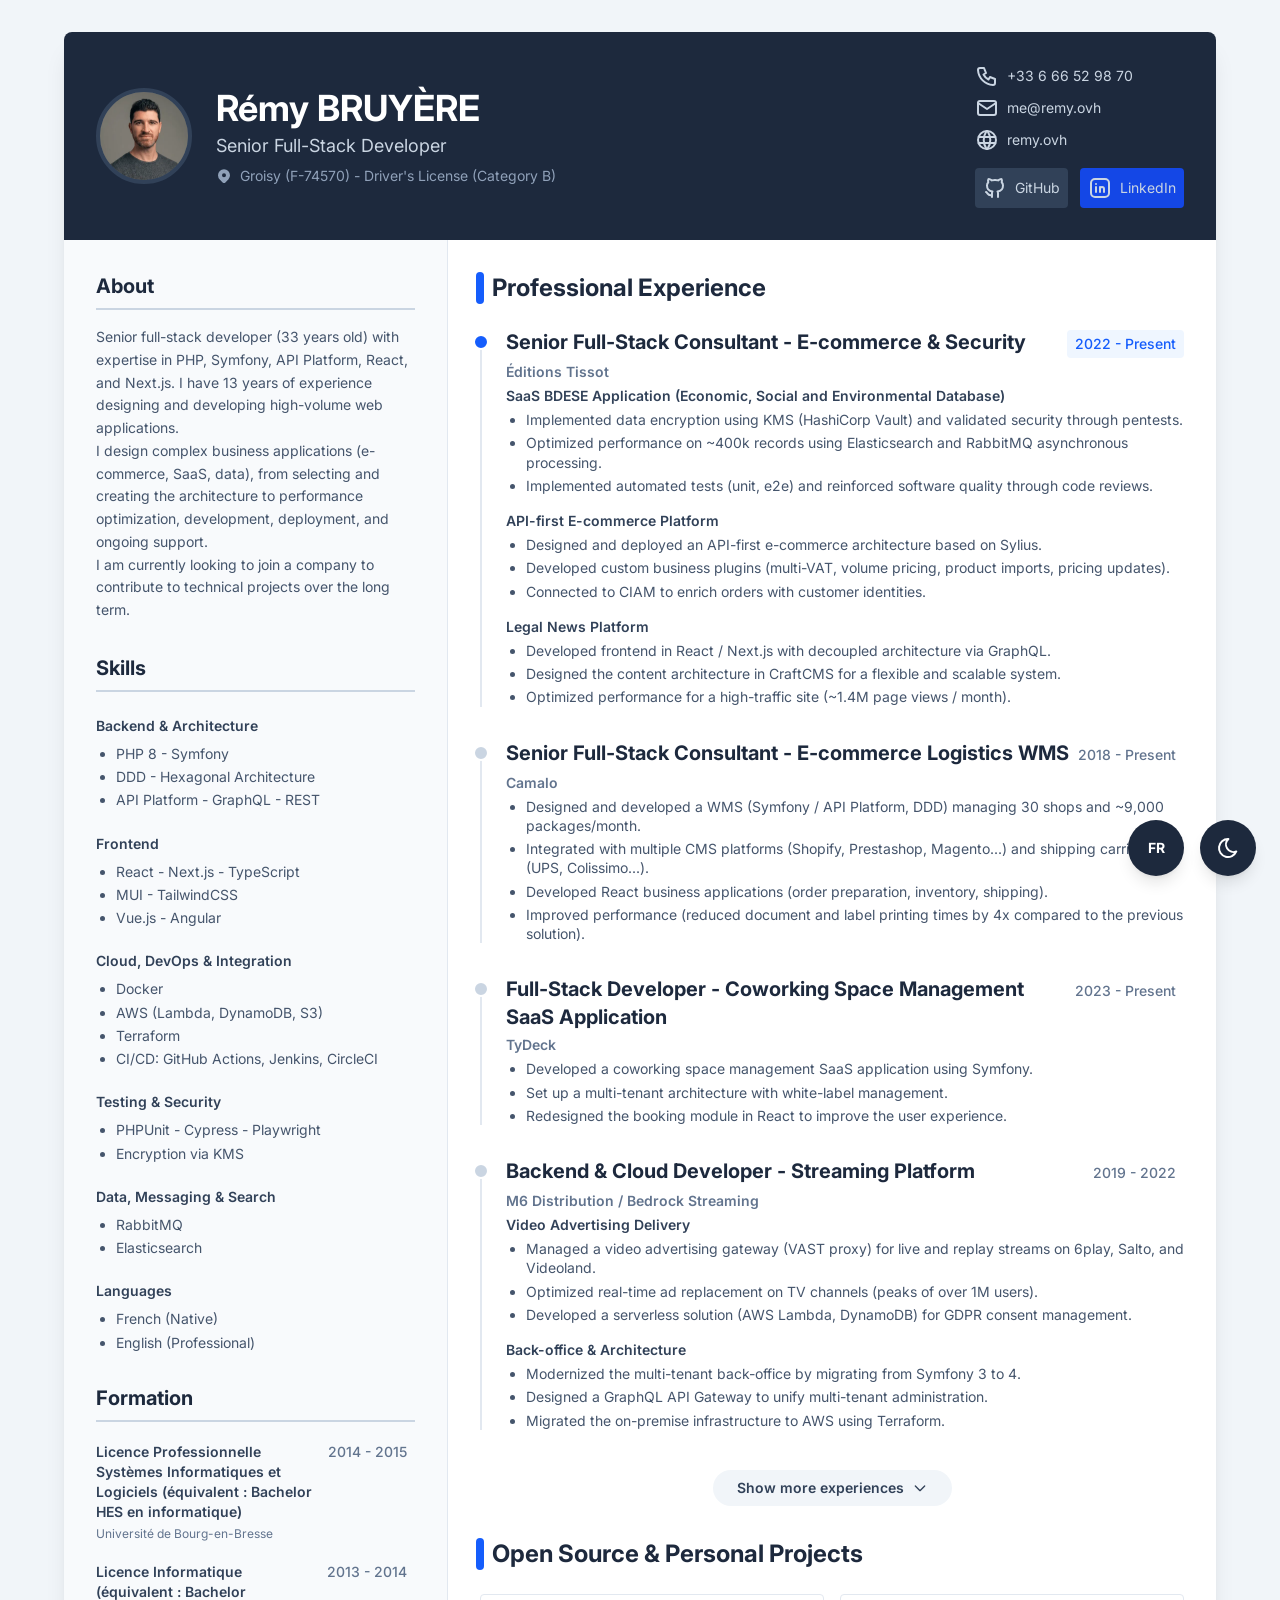
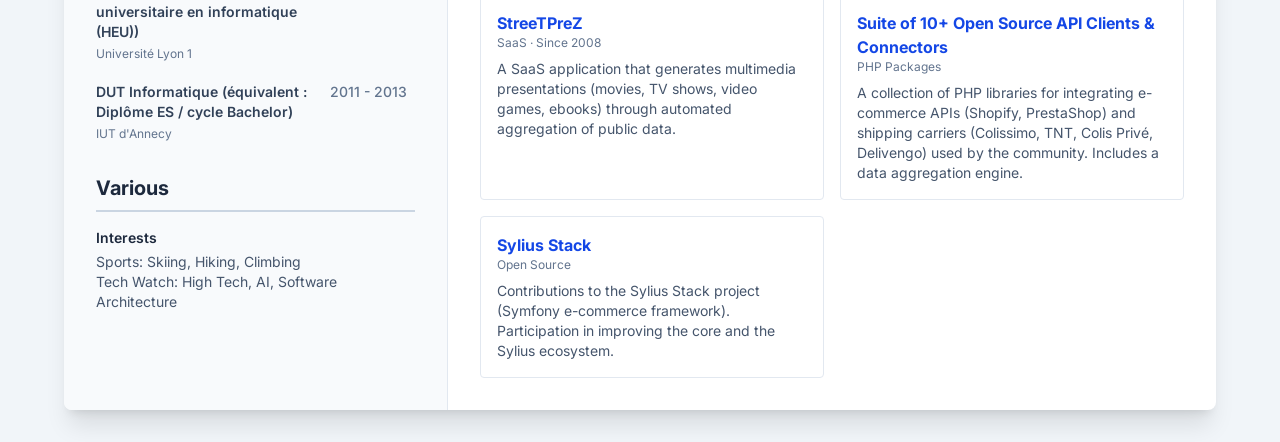
==== en/index.html @ 07b418db "Deploy from resume-astro-gh-page (Astro): 3948b68c5cbbfae77a20897827332fb862e461aa rem42/resume-astr" ====
<!DOCTYPE html><html lang="en"> <head><script>
			// Dark mode detection - runs before render to prevent flash
			(function () {
				const savedTheme = localStorage.getItem('theme');
				const prefersDark = window.matchMedia('(prefers-color-scheme: dark)').matches;

				if (savedTheme === 'dark' || (!savedTheme && prefersDark)) {
					document.documentElement.classList.add('dark');
				}
			})();
		</script><meta charset="UTF-8"><meta name="viewport" content="width=device-width, initial-scale=1.0"><title>Rémy BRUYÈRE - Resume - Senior Full-Stack Developer</title><meta name="description" content="Freelance Senior Developer and Consultant. Expert in PHP, Symfony, React, and PrestaShop. 10+ years of experience in E-commerce and complex Web Architecture. Available in French-speaking Switzerland (Border region), Annecy area, and Remote."><link href="https://fonts.googleapis.com/css2?family=Inter:wght@300;400;600;700&display=swap" rel="stylesheet"><link rel="icon" type="image/png" href="/favicon-96x96.png" sizes="96x96"><link rel="icon" type="image/svg+xml" href="/favicon.svg"><link rel="shortcut icon" href="/favicon.ico"><link rel="apple-touch-icon" sizes="180x180" href="/apple-touch-icon.png"><meta name="apple-mobile-web-app-title" content="Rémy BRUYERE"><link rel="manifest" href="/site.webmanifest"><meta name="generator" content="Astro v6.4.6"><link rel="stylesheet" href="/_astro/LanguageToggle.v1h4x8Sd.css"><script type="module" src="/_astro/page.vzY--OHv.js"></script></head> <body class="bg-slate-100 dark:bg-slate-900 text-slate-800 dark:text-slate-200 py-8 px-4 print:p-0 print:bg-white transition-colors duration-300"> <div class="max-w-6xl mx-auto bg-white dark:bg-slate-800 shadow-xl rounded-lg overflow-hidden print:shadow-none print:w-[210mm] print:min-h-[297mm] transition-colors duration-300">  <header class="bg-slate-800 text-white p-8 md:flex md:justify-between md:items-center print:bg-white print:text-slate-800 print:px-4 print:pb-4 print:pt-0 print:flex print:flex-row print:justify-between print:items-center print:mb-2"> <div class="flex items-center gap-6"> <div class="h-24 w-24 rounded-full bg-slate-600 flex items-center justify-center text-3xl font-bold border-4 border-slate-700 shrink-0 overflow-hidden"> <img src="/_astro/Remy_BRUYERE_small.B9lpAZHT_1zaGDk.webp" alt="Profile picture of Rémy BRUYÈRE" loading="eager" decoding="async" width="352" height="471" class="w-full h-full object-cover object-top"> </div> <div> <h1 class="text-3xl md:text-4xl font-bold print:text-2xl">Rémy BRUYÈRE</h1> <p class="text-lg text-slate-300 print:text-slate-800 mt-1 print:text-base">Senior Full-Stack Developer</p>  <p class="text-sm text-slate-400 mt-2 flex flex-wrap gap-2 leading-4"> <svg xmlns="http://www.w3.org/2000/svg" width="16" height="16" viewBox="0 0 24 24" fill="currentColor" class="icon icon-tabler icons-tabler-filled icon-tabler-map-pin"> <path stroke="none" d="M0 0h24v24H0z" fill="none"></path> <path d="M18.364 4.636a9 9 0 0 1 .203 12.519l-.203 .21l-4.243 4.242a3 3 0 0 1 -4.097 .135l-.144 -.135l-4.244 -4.243a9 9 0 0 1 12.728 -12.728zm-6.364 3.364a3 3 0 1 0 0 6a3 3 0 0 0 0 -6"></path> </svg> <span>Groisy (F-74570) - Driver&#39;s License (Category B)</span> </p> </div> </div> <div class="mt-6 md:mt-0 flex flex-col gap-2 text-sm text-slate-300 print:text-slate-800 print:mt-0"> <a href="tel:+33666529870" class="hover:text-white transition flex items-center gap-2"> <span> <svg xmlns="http://www.w3.org/2000/svg" width="24" height="24" viewBox="0 0 24 24" fill="none" stroke="currentColor" stroke-width="2" stroke-linecap="round" stroke-linejoin="round" class="icon icon-tabler icons-tabler-outline icon-tabler-phone"> <path stroke="none" d="M0 0h24v24H0z" fill="none"></path> <path d="M5 4h4l2 5l-2.5 1.5a11 11 0 0 0 5 5l1.5 -2.5l5 2v4a2 2 0 0 1 -2 2a16 16 0 0 1 -15 -15a2 2 0 0 1 2 -2"></path> </svg>   </span> +33 6 66 52 98 70 </a><a href="mailto:me@remy.ovh" class="hover:text-white transition flex items-center gap-2"> <span>  <svg xmlns="http://www.w3.org/2000/svg" width="24" height="24" viewBox="0 0 24 24" fill="none" stroke="currentColor" stroke-width="2" stroke-linecap="round" stroke-linejoin="round" class="icon icon-tabler icons-tabler-outline icon-tabler-mail"> <path stroke="none" d="M0 0h24v24H0z" fill="none"></path> <path d="M3 7a2 2 0 0 1 2 -2h14a2 2 0 0 1 2 2v10a2 2 0 0 1 -2 2h-14a2 2 0 0 1 -2 -2v-10"></path> <path d="M3 7l9 6l9 -6"></path> </svg>  </span> me@remy.ovh </a><a href="//remy.ovh" class="hover:text-white transition flex items-center gap-2" target="_blank" rel="noopener noreferrer"> <span>   <svg xmlns="http://www.w3.org/2000/svg" width="24" height="24" viewBox="0 0 24 24" fill="none" stroke="currentColor" stroke-width="2" stroke-linecap="round" stroke-linejoin="round" class="icon icon-tabler icons-tabler-outline icon-tabler-world"> <path stroke="none" d="M0 0h24v24H0z" fill="none"></path> <path d="M3 12a9 9 0 1 0 18 0a9 9 0 0 0 -18 0"></path> <path d="M3.6 9h16.8"></path> <path d="M3.6 15h16.8"></path> <path d="M11.5 3a17 17 0 0 0 0 18"></path> <path d="M12.5 3a17 17 0 0 1 0 18"></path> </svg> </span> remy.ovh </a> <div class="flex gap-3 mt-2 print:hidden"> <a href="https://github.com/rem42" target="_blank" rel="noopener noreferrer" class="bg-slate-700 hover:bg-slate-600 p-2 rounded transition flex items-center gap-2" title="rem42"> <svg xmlns="http://www.w3.org/2000/svg" width="24" height="24" viewBox="0 0 24 24" fill="none" stroke="currentColor" stroke-width="2" stroke-linecap="round" stroke-linejoin="round" class="icon icon-tabler icons-tabler-outline icon-tabler-brand-github"> <path stroke="none" d="M0 0h24v24H0z" fill="none"></path> <path d="M9 19c-4.3 1.4 -4.3 -2.5 -6 -3m12 5v-3.5c0 -1 .1 -1.4 -.5 -2c2.8 -.3 5.5 -1.4 5.5 -6a4.6 4.6 0 0 0 -1.3 -3.2a4.2 4.2 0 0 0 -.1 -3.2s-1.1 -.3 -3.5 1.3a12.3 12.3 0 0 0 -6.2 0c-2.4 -1.6 -3.5 -1.3 -3.5 -1.3a4.2 4.2 0 0 0 -.1 3.2a4.6 4.6 0 0 0 -1.3 3.2c0 4.6 2.7 5.7 5.5 6c-.6 .6 -.6 1.2 -.5 2v3.5"></path> </svg> GitHub </a><a href="https://linkedin.com/in/remy-bruyere" target="_blank" rel="noopener noreferrer" class="bg-blue-700 hover:bg-blue-600 p-2 rounded transition flex items-center gap-2" title="remy-bruyere"> <svg xmlns="http://www.w3.org/2000/svg" width="24" height="24" viewBox="0 0 24 24" fill="none" stroke="currentColor" stroke-width="2" stroke-linecap="round" stroke-linejoin="round" class="icon icon-tabler icons-tabler-outline icon-tabler-brand-linkedin"> <path stroke="none" d="M0 0h24v24H0z" fill="none"></path> <path d="M8 11v5"></path> <path d="M8 8v.01"></path> <path d="M12 16v-5"></path> <path d="M16 16v-3a2 2 0 1 0 -4 0"></path> <path d="M3 7a4 4 0 0 1 4 -4h10a4 4 0 0 1 4 4v10a4 4 0 0 1 -4 4h-10a4 4 0 0 1 -4 -4l0 -10"></path> </svg> LinkedIn </a> </div> </div> </header> <div class="grid grid-cols-1 md:grid-cols-3 print:block"> <aside class="bg-slate-50 dark:bg-slate-700 p-8 border-r border-slate-200 dark:border-slate-600 md:col-span-1 print:w-full print:border-r-0 print:mb-4 print:bg-white print:p-0 transition-colors duration-300"> <section class="mb-8 print:mb-0"> <h2 class="text-xl font-bold text-slate-800 dark:text-slate-100 border-b-2 border-slate-300 dark:border-slate-500 pb-2 mb-4 print:pb-0 print:mb-2"> About </h2> <p class="text-sm text-slate-600 dark:text-slate-300 leading-relaxed">Senior full-stack developer (33 years old) with expertise in PHP, Symfony, API Platform, React, and Next.js. I have 13 years of experience designing and developing high-volume web applications.<br/>I design complex business applications (e-commerce, SaaS, data), from selecting and creating the architecture to performance optimization, development, deployment, and ongoing support.<br/>I am currently looking to join a company to contribute to technical projects over the long term.</p> </section> <section class="mb-8 print:mb-4 print:hidden"> <h2 class="text-xl font-bold text-slate-800 dark:text-slate-100 border-b-2 border-slate-300 dark:border-slate-500 pb-2 mb-6 print:pb-0 print:mb-4 print:mt-8"> Skills </h2> <div class="space-y-6 print:flex print:flex-col print:gap-4 print:space-y-0"> <div> <h3 class="font-semibold text-slate-700 dark:text-slate-200 mb-2 text-sm "> Backend &amp; Architecture </h3> <ul class="list-disc list-outside pl-5 space-y-1 text-sm text-slate-600 dark:text-slate-300"> <li class="leading-snug text-slate-600 dark:text-slate-300 text-sm">PHP 8 - Symfony</li><li class="leading-snug text-slate-600 dark:text-slate-300 text-sm">DDD - Hexagonal Architecture</li><li class="leading-snug text-slate-600 dark:text-slate-300 text-sm">API Platform - GraphQL - REST</li> </ul> </div><div> <h3 class="font-semibold text-slate-700 dark:text-slate-200 mb-2 text-sm mt-6 print:mt-0"> Frontend </h3> <ul class="list-disc list-outside pl-5 space-y-1 text-sm text-slate-600 dark:text-slate-300"> <li class="leading-snug text-slate-600 dark:text-slate-300 text-sm">React - Next.js - TypeScript</li><li class="leading-snug text-slate-600 dark:text-slate-300 text-sm">MUI - TailwindCSS</li><li class="leading-snug text-slate-600 dark:text-slate-300 text-sm">Vue.js - Angular</li> </ul> </div><div> <h3 class="font-semibold text-slate-700 dark:text-slate-200 mb-2 text-sm mt-6 print:mt-0"> Cloud, DevOps &amp; Integration </h3> <ul class="list-disc list-outside pl-5 space-y-1 text-sm text-slate-600 dark:text-slate-300"> <li class="leading-snug text-slate-600 dark:text-slate-300 text-sm">Docker</li><li class="leading-snug text-slate-600 dark:text-slate-300 text-sm">AWS (Lambda, DynamoDB, S3)</li><li class="leading-snug text-slate-600 dark:text-slate-300 text-sm">Terraform</li><li class="leading-snug text-slate-600 dark:text-slate-300 text-sm">CI/CD: GitHub Actions, Jenkins, CircleCI</li> </ul> </div><div> <h3 class="font-semibold text-slate-700 dark:text-slate-200 mb-2 text-sm mt-6 print:mt-0"> Testing &amp; Security </h3> <ul class="list-disc list-outside pl-5 space-y-1 text-sm text-slate-600 dark:text-slate-300"> <li class="leading-snug text-slate-600 dark:text-slate-300 text-sm">PHPUnit - Cypress - Playwright</li><li class="leading-snug text-slate-600 dark:text-slate-300 text-sm">Encryption via KMS</li> </ul> </div><div> <h3 class="font-semibold text-slate-700 dark:text-slate-200 mb-2 text-sm mt-6 print:mt-0"> Data, Messaging &amp; Search </h3> <ul class="list-disc list-outside pl-5 space-y-1 text-sm text-slate-600 dark:text-slate-300"> <li class="leading-snug text-slate-600 dark:text-slate-300 text-sm">RabbitMQ</li><li class="leading-snug text-slate-600 dark:text-slate-300 text-sm">Elasticsearch</li> </ul> </div><div> <h3 class="font-semibold text-slate-700 dark:text-slate-200 mb-2 text-sm mt-6 print:mt-0"> Languages </h3> <ul class="list-disc list-outside pl-5 space-y-1 text-sm text-slate-600 dark:text-slate-300"> <li class="leading-snug text-slate-600 dark:text-slate-300 text-sm">French (Native)</li><li class="leading-snug text-slate-600 dark:text-slate-300 text-sm">English (Professional)</li> </ul> </div> </div> </section> <section class="mb-8 print:mb-4 print:hidden"> <h2 class="text-xl font-bold text-slate-800 dark:text-slate-100 border-b-2 border-slate-300 dark:border-slate-500 pb-2 mb-4 print:pb-0 print:mb-4"> Formation </h2> <div class="space-y-4"> <div> <div class="flex flex-col sm:flex-row sm:justify-between sm:items-baseline mb-1"> <h3 class="font-semibold text-sm text-slate-700 dark:text-slate-100">Licence Professionnelle Systèmes Informatiques et Logiciels (équivalent : Bachelor HES en informatique)</h3> <span class="text-sm font-medium px-2 py-1 rounded whitespace-nowrap transition-colors duration-300 text-slate-500 dark:text-slate-400 group-hover:text-blue-600 dark:group-hover:text-blue-400 group-hover:bg-blue-50 dark:group-hover:bg-blue-900/30 print:text-slate-500 print:bg-white"> 2014 - 2015 </span> </div> <p class="text-xs text-slate-500 dark:text-slate-400">Université de Bourg-en-Bresse</p> </div><div> <div class="flex flex-col sm:flex-row sm:justify-between sm:items-baseline mb-1"> <h3 class="font-semibold text-sm text-slate-700 dark:text-slate-100">Licence Informatique (équivalent : Bachelor universitaire en informatique (HEU))</h3> <span class="text-sm font-medium px-2 py-1 rounded whitespace-nowrap transition-colors duration-300 text-slate-500 dark:text-slate-400 group-hover:text-blue-600 dark:group-hover:text-blue-400 group-hover:bg-blue-50 dark:group-hover:bg-blue-900/30 print:text-slate-500 print:bg-white"> 2013 - 2014 </span> </div> <p class="text-xs text-slate-500 dark:text-slate-400">Université Lyon 1</p> </div><div> <div class="flex flex-col sm:flex-row sm:justify-between sm:items-baseline mb-1"> <h3 class="font-semibold text-sm text-slate-700 dark:text-slate-100">DUT Informatique (équivalent : Diplôme ES / cycle Bachelor)</h3> <span class="text-sm font-medium px-2 py-1 rounded whitespace-nowrap transition-colors duration-300 text-slate-500 dark:text-slate-400 group-hover:text-blue-600 dark:group-hover:text-blue-400 group-hover:bg-blue-50 dark:group-hover:bg-blue-900/30 print:text-slate-500 print:bg-white"> 2011 - 2013 </span> </div> <p class="text-xs text-slate-500 dark:text-slate-400">IUT d&#39;Annecy</p> </div> </div> </section> <section class="print:hidden"> <h2 class="text-xl font-bold text-slate-800 dark:text-slate-100 border-b-2 border-slate-300 dark:border-slate-500 pb-2 mb-4 print:pb-0 print:mb-4 print:hidden"> Various </h2>  <div class="print:hidden"> <h3 class="font-semibold text-sm mb-1 text-slate-800 dark:text-slate-100">Interests</h3> <p class="text-sm text-slate-600 dark:text-slate-300"> Sports: Skiing, Hiking, Climbing </p><p class="text-sm text-slate-600 dark:text-slate-300"> Tech Watch: High Tech, AI, Software Architecture </p> </div> </section> </aside> <main class="p-8 md:col-span-2 print:p-0 print:w-full"> <section class="mb-8 print:mb-4"> <h2 class="text-2xl font-bold text-slate-800 dark:text-slate-100 mb-6 flex items-center gap-2 print:text-xl print:mb-4 print:border-b-2 print:border-slate-300"> <span class="bg-blue-600 dark:bg-blue-500 w-2 h-8 rounded -ms-1 print:ms-1 print:h-6 print:hidden"></span> Professional Experience </h2> <div class="flex flex-col print:block"> <div class="group mb-8 relative border-l-2 border-slate-200 dark:border-slate-600 hover:border-blue-400 pl-6 print:break-inside-avoid transition-colors duration-300   print:ms-0 print:mb-6 print:border-0 print:pl-0">  <div class="absolute -left-2.25 w-4 h-4 rounded-full border-2 border-white dark:border-slate-800 transition-colors duration-300 before:content-[''] before:absolute before:w-0.5 before:h-2 before:bg-white dark:before:bg-slate-800 before:-top-2 before:left-1/2 before:-translate-x-1/2 top-1.5 bg-blue-600 dark:bg-blue-500 print:hidden"></div>  <div class="flex flex-col sm:flex-row sm:justify-between sm:items-baseline mb-1"> <h3 class="text-xl font-bold text-slate-800 dark:text-slate-100 print:text-lg">Senior Full-Stack Consultant - E-commerce &amp; Security</h3> <span class="text-sm font-medium px-2 py-1 rounded whitespace-nowrap transition-colors duration-300 text-blue-600 dark:text-blue-400 bg-blue-50 dark:bg-blue-900/30 print:text-slate-500 print:bg-white"> 2022 - Present </span> </div> <p class="text-sm font-semibold text-slate-500 dark:text-slate-400 mb-1">Éditions Tissot</p> <div class="mb-4 last:mb-0 print:mb-2"> <h4 class="font-semibold text-slate-700 dark:text-slate-200 mb-1 text-sm">SaaS BDESE Application (Economic, Social and Environmental Database)</h4> <ul class="list-disc list-outside pl-5 space-y-1"> <li class="leading-snug text-slate-600 dark:text-slate-300 text-sm">Implemented data encryption using KMS (HashiCorp Vault) and validated security through pentests.</li><li class="leading-snug text-slate-600 dark:text-slate-300 text-sm">Optimized performance on ~400k records using Elasticsearch and RabbitMQ asynchronous processing.</li><li class="leading-snug text-slate-600 dark:text-slate-300 text-sm">Implemented automated tests (unit, e2e) and reinforced software quality through code reviews.</li> </ul>  </div><div class="mb-4 last:mb-0 print:mb-2"> <h4 class="font-semibold text-slate-700 dark:text-slate-200 mb-1 text-sm">API-first E-commerce Platform</h4> <ul class="list-disc list-outside pl-5 space-y-1"> <li class="leading-snug text-slate-600 dark:text-slate-300 text-sm">Designed and deployed an API-first e-commerce architecture based on Sylius.</li><li class="leading-snug text-slate-600 dark:text-slate-300 text-sm">Developed custom business plugins (multi-VAT, volume pricing, product imports, pricing updates).</li><li class="leading-snug text-slate-600 dark:text-slate-300 text-sm">Connected to CIAM to enrich orders with customer identities.</li> </ul>  </div><div class="mb-4 last:mb-0 print:mb-2"> <h4 class="font-semibold text-slate-700 dark:text-slate-200 mb-1 text-sm">Legal News Platform</h4> <ul class="list-disc list-outside pl-5 space-y-1"> <li class="leading-snug text-slate-600 dark:text-slate-300 text-sm">Developed frontend in React / Next.js with decoupled architecture via GraphQL.</li><li class="leading-snug text-slate-600 dark:text-slate-300 text-sm">Designed the content architecture in CraftCMS for a flexible and scalable system.</li><li class="leading-snug text-slate-600 dark:text-slate-300 text-sm">Optimized performance for a high-traffic site (~1.4M page views / month).</li> </ul>  </div> </div><div class="group mb-8 relative border-l-2 border-slate-200 dark:border-slate-600 hover:border-blue-400 pl-6 print:break-inside-avoid transition-colors duration-300   print:ms-0 print:mb-6 print:border-0 print:pl-0">  <div class="absolute -left-2.25 w-4 h-4 rounded-full border-2 border-white dark:border-slate-800 transition-colors duration-300 before:content-[''] before:absolute before:w-0.5 before:h-2 before:bg-white dark:before:bg-slate-800 before:-top-2 before:left-1/2 before:-translate-x-1/2 top-1.5 bg-slate-300 dark:bg-slate-500 group-hover:bg-blue-600 dark:group-hover:bg-blue-500 print:hidden"></div>  <div class="flex flex-col sm:flex-row sm:justify-between sm:items-baseline mb-1"> <h3 class="text-xl font-bold text-slate-800 dark:text-slate-100 print:text-lg">Senior Full-Stack Consultant - E-commerce Logistics WMS</h3> <span class="text-sm font-medium px-2 py-1 rounded whitespace-nowrap transition-colors duration-300 text-slate-500 dark:text-slate-400 group-hover:text-blue-600 dark:group-hover:text-blue-400 group-hover:bg-blue-50 dark:group-hover:bg-blue-900/30 print:text-slate-500 print:bg-white"> 2018 - Present </span> </div> <p class="text-sm font-semibold text-slate-500 dark:text-slate-400 mb-1">Camalo</p> <div class="mb-4 last:mb-0 print:mb-2">  <ul class="list-disc list-outside pl-5 space-y-1"> <li class="leading-snug text-slate-600 dark:text-slate-300 text-sm">Designed and developed a WMS (Symfony / API Platform, DDD) managing 30 shops and ~9,000 packages/month.</li><li class="leading-snug text-slate-600 dark:text-slate-300 text-sm">Integrated with multiple CMS platforms (Shopify, Prestashop, Magento...) and shipping carriers (UPS, Colissimo...).</li><li class="leading-snug text-slate-600 dark:text-slate-300 text-sm">Developed React business applications (order preparation, inventory, shipping).</li><li class="leading-snug text-slate-600 dark:text-slate-300 text-sm">Improved performance (reduced document and label printing times by 4x compared to the previous solution).</li> </ul>  </div> </div><div class="group mb-8 relative border-l-2 border-slate-200 dark:border-slate-600 hover:border-blue-400 pl-6 print:break-inside-avoid transition-colors duration-300  print:hidden print:ms-0 print:mb-6 print:border-0 print:pl-0">  <div class="absolute -left-2.25 w-4 h-4 rounded-full border-2 border-white dark:border-slate-800 transition-colors duration-300 before:content-[''] before:absolute before:w-0.5 before:h-2 before:bg-white dark:before:bg-slate-800 before:-top-2 before:left-1/2 before:-translate-x-1/2 top-1.5 bg-slate-300 dark:bg-slate-500 group-hover:bg-blue-600 dark:group-hover:bg-blue-500 print:hidden"></div>  <div class="flex flex-col sm:flex-row sm:justify-between sm:items-baseline mb-1"> <h3 class="text-xl font-bold text-slate-800 dark:text-slate-100 print:text-lg">Full-Stack Developer - Coworking Space Management SaaS Application</h3> <span class="text-sm font-medium px-2 py-1 rounded whitespace-nowrap transition-colors duration-300 text-slate-500 dark:text-slate-400 group-hover:text-blue-600 dark:group-hover:text-blue-400 group-hover:bg-blue-50 dark:group-hover:bg-blue-900/30 print:text-slate-500 print:bg-white"> 2023 - Present </span> </div> <p class="text-sm font-semibold text-slate-500 dark:text-slate-400 mb-1">TyDeck</p> <div class="mb-4 last:mb-0 print:mb-2">  <ul class="list-disc list-outside pl-5 space-y-1"> <li class="leading-snug text-slate-600 dark:text-slate-300 text-sm">Developed a coworking space management SaaS application using Symfony.</li><li class="leading-snug text-slate-600 dark:text-slate-300 text-sm">Set up a multi-tenant architecture with white-label management.</li><li class="leading-snug text-slate-600 dark:text-slate-300 text-sm">Redesigned the booking module in React to improve the user experience.</li> </ul>  </div> </div><div class="group mb-8 relative border-l-2 border-slate-200 dark:border-slate-600 hover:border-blue-400 pl-6 print:break-inside-avoid transition-colors duration-300   print:ms-0 print:mb-6 print:border-0 print:pl-0">  <div class="absolute -left-2.25 w-4 h-4 rounded-full border-2 border-white dark:border-slate-800 transition-colors duration-300 before:content-[''] before:absolute before:w-0.5 before:h-2 before:bg-white dark:before:bg-slate-800 before:-top-2 before:left-1/2 before:-translate-x-1/2 top-1.5 bg-slate-300 dark:bg-slate-500 group-hover:bg-blue-600 dark:group-hover:bg-blue-500 print:hidden"></div>  <div class="flex flex-col sm:flex-row sm:justify-between sm:items-baseline mb-1"> <h3 class="text-xl font-bold text-slate-800 dark:text-slate-100 print:text-lg">Backend &amp; Cloud Developer - Streaming Platform</h3> <span class="text-sm font-medium px-2 py-1 rounded whitespace-nowrap transition-colors duration-300 text-slate-500 dark:text-slate-400 group-hover:text-blue-600 dark:group-hover:text-blue-400 group-hover:bg-blue-50 dark:group-hover:bg-blue-900/30 print:text-slate-500 print:bg-white"> 2019 - 2022 </span> </div> <p class="text-sm font-semibold text-slate-500 dark:text-slate-400 mb-1">M6 Distribution / Bedrock Streaming</p> <div class="mb-4 last:mb-0 print:mb-2"> <h4 class="font-semibold text-slate-700 dark:text-slate-200 mb-1 text-sm">Video Advertising Delivery</h4> <ul class="list-disc list-outside pl-5 space-y-1"> <li class="leading-snug text-slate-600 dark:text-slate-300 text-sm">Managed a video advertising gateway (VAST proxy) for live and replay streams on 6play, Salto, and Videoland.</li><li class="leading-snug text-slate-600 dark:text-slate-300 text-sm">Optimized real-time ad replacement on TV channels (peaks of over 1M users).</li><li class="leading-snug text-slate-600 dark:text-slate-300 text-sm">Developed a serverless solution (AWS Lambda, DynamoDB) for GDPR consent management.</li> </ul>  </div><div class="mb-4 last:mb-0 print:mb-2"> <h4 class="font-semibold text-slate-700 dark:text-slate-200 mb-1 text-sm">Back-office &amp; Architecture</h4> <ul class="list-disc list-outside pl-5 space-y-1"> <li class="leading-snug text-slate-600 dark:text-slate-300 text-sm">Modernized the multi-tenant back-office by migrating from Symfony 3 to 4.</li><li class="leading-snug text-slate-600 dark:text-slate-300 text-sm">Designed a GraphQL API Gateway to unify multi-tenant administration.</li><li class="leading-snug text-slate-600 dark:text-slate-300 text-sm">Migrated the on-premise infrastructure to AWS using Terraform.</li> </ul>  </div> </div><div class="group mb-8 relative border-l-2 border-slate-200 dark:border-slate-600 hover:border-blue-400 pl-6 print:break-inside-avoid transition-colors duration-300 hidden more-experience print:hidden  print:ms-0 print:mb-6 print:border-0 print:pl-0">  <div class="absolute -left-2.25 w-4 h-4 rounded-full border-2 border-white dark:border-slate-800 transition-colors duration-300 before:content-[''] before:absolute before:w-0.5 before:h-2 before:bg-white dark:before:bg-slate-800 before:-top-2 before:left-1/2 before:-translate-x-1/2 top-1.5 bg-slate-300 dark:bg-slate-500 group-hover:bg-blue-600 dark:group-hover:bg-blue-500 print:hidden"></div>  <div class="flex flex-col sm:flex-row sm:justify-between sm:items-baseline mb-1"> <h3 class="text-xl font-bold text-slate-800 dark:text-slate-100 print:text-lg">Full-Stack Developer - HR SaaS</h3> <span class="text-sm font-medium px-2 py-1 rounded whitespace-nowrap transition-colors duration-300 text-slate-500 dark:text-slate-400 group-hover:text-blue-600 dark:group-hover:text-blue-400 group-hover:bg-blue-50 dark:group-hover:bg-blue-900/30 print:text-slate-500 print:bg-white"> 2018 - 2019 </span> </div> <p class="text-sm font-semibold text-slate-500 dark:text-slate-400 mb-1">Éditions Tissot</p> <div class="mb-4 last:mb-0 print:mb-2">  <ul class="list-disc list-outside pl-5 space-y-1"> <li class="leading-snug text-slate-600 dark:text-slate-300 text-sm">Developed an HR SaaS application on a microservices architecture (Symfony, RabbitMQ).</li><li class="leading-snug text-slate-600 dark:text-slate-300 text-sm">Implemented the frontend in Angular with inter-service communication.</li><li class="leading-snug text-slate-600 dark:text-slate-300 text-sm">Set up automated tests (PHPUnit, Behat, Cypress) to secure deployments.</li> </ul>  </div> </div><div class="group mb-8 relative border-l-2 border-slate-200 dark:border-slate-600 hover:border-blue-400 pl-6 print:break-inside-avoid transition-colors duration-300 hidden more-experience print:hidden  print:ms-0 print:mb-6 print:border-0 print:pl-0">  <div class="absolute -left-2.25 w-4 h-4 rounded-full border-2 border-white dark:border-slate-800 transition-colors duration-300 before:content-[''] before:absolute before:w-0.5 before:h-2 before:bg-white dark:before:bg-slate-800 before:-top-2 before:left-1/2 before:-translate-x-1/2 top-1.5 bg-slate-300 dark:bg-slate-500 group-hover:bg-blue-600 dark:group-hover:bg-blue-500 print:hidden"></div>  <div class="flex flex-col sm:flex-row sm:justify-between sm:items-baseline mb-1"> <h3 class="text-xl font-bold text-slate-800 dark:text-slate-100 print:text-lg">Freelance Consultant - E-commerce &amp; Web Projects</h3> <span class="text-sm font-medium px-2 py-1 rounded whitespace-nowrap transition-colors duration-300 text-slate-500 dark:text-slate-400 group-hover:text-blue-600 dark:group-hover:text-blue-400 group-hover:bg-blue-50 dark:group-hover:bg-blue-900/30 print:text-slate-500 print:bg-white"> 2017 - Present </span> </div> <p class="text-sm font-semibold text-slate-500 dark:text-slate-400 mb-1">Various clients</p> <div class="mb-4 last:mb-0 print:mb-2">  <ul class="list-disc list-outside pl-5 space-y-1"> <li class="leading-snug text-slate-600 dark:text-slate-300 text-sm">Performed complex e-commerce migrations (Magento, PrestaShop, WooCommerce) with data migration and business continuity.</li><li class="leading-snug text-slate-600 dark:text-slate-300 text-sm">Developed custom solutions (Shopify, PrestaShop, WordPress): specific modules, workflow automation, API integrations.</li><li class="leading-snug text-slate-600 dark:text-slate-300 text-sm">Designed and optimized web architectures (data modeling, performance, hosting) for e-commerce environments.</li> </ul>  </div> </div><div class="group mb-8 relative border-l-2 border-slate-200 dark:border-slate-600 hover:border-blue-400 pl-6 print:break-inside-avoid transition-colors duration-300 hidden more-experience print:hidden  print:ms-0 print:mb-6 print:border-0 print:pl-0">  <div class="absolute -left-2.25 w-4 h-4 rounded-full border-2 border-white dark:border-slate-800 transition-colors duration-300 before:content-[''] before:absolute before:w-0.5 before:h-2 before:bg-white dark:before:bg-slate-800 before:-top-2 before:left-1/2 before:-translate-x-1/2 top-1.5 bg-slate-300 dark:bg-slate-500 group-hover:bg-blue-600 dark:group-hover:bg-blue-500 print:hidden"></div>  <div class="flex flex-col sm:flex-row sm:justify-between sm:items-baseline mb-1"> <h3 class="text-xl font-bold text-slate-800 dark:text-slate-100 print:text-lg">Backend Developer - E-commerce</h3> <span class="text-sm font-medium px-2 py-1 rounded whitespace-nowrap transition-colors duration-300 text-slate-500 dark:text-slate-400 group-hover:text-blue-600 dark:group-hover:text-blue-400 group-hover:bg-blue-50 dark:group-hover:bg-blue-900/30 print:text-slate-500 print:bg-white"> 2013 - 2018 </span> </div> <p class="text-sm font-semibold text-slate-500 dark:text-slate-400 mb-1">Cadeau Maestro</p> <div class="mb-4 last:mb-0 print:mb-2">  <ul class="list-disc list-outside pl-5 space-y-1"> <li class="leading-snug text-slate-600 dark:text-slate-300 text-sm">Developed and maintained a high-traffic e-commerce platform (PrestaShop).</li><li class="leading-snug text-slate-600 dark:text-slate-300 text-sm">Designed custom modules and continuously evolved business features.</li><li class="leading-snug text-slate-600 dark:text-slate-300 text-sm">Took on progressive responsibilities up to the lead developer role.</li> </ul>  </div> </div> </div> <div class="flex justify-center mt-2 print:hidden"> <button id="toggle-experiences-btn" data-more="Show more experiences" data-less="Show less experiences" class="px-6 py-2 bg-slate-100 dark:bg-slate-700 text-slate-700 dark:text-slate-200 font-semibold rounded-full hover:bg-slate-200 dark:hover:bg-slate-600 transition-all text-sm group flex items-center gap-2 cursor-pointer"> <span>Show more experiences</span> <svg xmlns="http://www.w3.org/2000/svg" class="h-4 w-4 transition-transform group-hover:translate-y-1" fill="none" viewBox="0 0 24 24" stroke="currentColor"> <path stroke-linecap="round" stroke-linejoin="round" stroke-width="2" d="M19 9l-7 7-7-7"></path> </svg> </button> </div> </section> <script type="module">const s=document.getElementById("toggle-experiences-btn");s&&s.addEventListener("click",function(){const o=document.querySelectorAll(".more-experience"),t=this.querySelector("span"),e=this.querySelector("svg");if(!t||!e)return;const n=s.getAttribute("data-more"),r=s.getAttribute("data-less");if(!n||!r)return;const i=t.innerText===n;o.forEach(c=>{c.classList.toggle("hidden")}),i?(t.innerText=r,e.classList.add("rotate-180"),e.classList.remove("group-hover:translate-y-1")):(t.innerText=n,e.classList.remove("rotate-180"),e.classList.add("group-hover:translate-y-1"))});</script> <div class="hidden print:block"> <section class="print:mb-4"> <h2 class="text-xl font-bold text-slate-800 dark:text-slate-100 border-b-2 border-slate-300 dark:border-slate-500 pb-2 mb-6 print:pb-0 print:mb-4 print:mt-8"> Skills </h2> <div class="space-y-6 print:flex print:flex-col print:gap-4 print:space-y-0"> <div> <h3 class="font-semibold text-slate-700 dark:text-slate-200 mb-2 text-sm "> Backend &amp; Architecture </h3> <ul class="list-disc list-outside pl-5 space-y-1 text-sm text-slate-600 dark:text-slate-300"> <li class="leading-snug text-slate-600 dark:text-slate-300 text-sm">PHP 8 - Symfony</li><li class="leading-snug text-slate-600 dark:text-slate-300 text-sm">DDD - Hexagonal Architecture</li><li class="leading-snug text-slate-600 dark:text-slate-300 text-sm">API Platform - GraphQL - REST</li> </ul> </div><div> <h3 class="font-semibold text-slate-700 dark:text-slate-200 mb-2 text-sm mt-6 print:mt-0"> Frontend </h3> <ul class="list-disc list-outside pl-5 space-y-1 text-sm text-slate-600 dark:text-slate-300"> <li class="leading-snug text-slate-600 dark:text-slate-300 text-sm">React - Next.js - TypeScript</li><li class="leading-snug text-slate-600 dark:text-slate-300 text-sm">MUI - TailwindCSS</li><li class="leading-snug text-slate-600 dark:text-slate-300 text-sm">Vue.js - Angular</li> </ul> </div><div> <h3 class="font-semibold text-slate-700 dark:text-slate-200 mb-2 text-sm mt-6 print:mt-0"> Cloud, DevOps &amp; Integration </h3> <ul class="list-disc list-outside pl-5 space-y-1 text-sm text-slate-600 dark:text-slate-300"> <li class="leading-snug text-slate-600 dark:text-slate-300 text-sm">Docker</li><li class="leading-snug text-slate-600 dark:text-slate-300 text-sm">AWS (Lambda, DynamoDB, S3)</li><li class="leading-snug text-slate-600 dark:text-slate-300 text-sm">Terraform</li><li class="leading-snug text-slate-600 dark:text-slate-300 text-sm">CI/CD: GitHub Actions, Jenkins, CircleCI</li> </ul> </div><div> <h3 class="font-semibold text-slate-700 dark:text-slate-200 mb-2 text-sm mt-6 print:mt-0"> Testing &amp; Security </h3> <ul class="list-disc list-outside pl-5 space-y-1 text-sm text-slate-600 dark:text-slate-300"> <li class="leading-snug text-slate-600 dark:text-slate-300 text-sm">PHPUnit - Cypress - Playwright</li><li class="leading-snug text-slate-600 dark:text-slate-300 text-sm">Encryption via KMS</li> </ul> </div><div> <h3 class="font-semibold text-slate-700 dark:text-slate-200 mb-2 text-sm mt-6 print:mt-0"> Data, Messaging &amp; Search </h3> <ul class="list-disc list-outside pl-5 space-y-1 text-sm text-slate-600 dark:text-slate-300"> <li class="leading-snug text-slate-600 dark:text-slate-300 text-sm">RabbitMQ</li><li class="leading-snug text-slate-600 dark:text-slate-300 text-sm">Elasticsearch</li> </ul> </div><div> <h3 class="font-semibold text-slate-700 dark:text-slate-200 mb-2 text-sm mt-6 print:mt-0"> Languages </h3> <ul class="list-disc list-outside pl-5 space-y-1 text-sm text-slate-600 dark:text-slate-300"> <li class="leading-snug text-slate-600 dark:text-slate-300 text-sm">French (Native)</li><li class="leading-snug text-slate-600 dark:text-slate-300 text-sm">English (Professional)</li> </ul> </div> </div> </section> <!-- Projects are only included here for the printed version --> <div class="print:mb-4"> <section> <h2 class="text-2xl font-bold text-slate-800 dark:text-slate-100 mb-6 flex items-center gap-2 print:text-xl print:mb-4 print:border-b-2 print:border-slate-300"> <span class="bg-blue-600 dark:bg-blue-500 w-2 h-8 rounded -ms-1 print:ms-1 print:h-6 print:hidden"></span> Open Source &amp; Personal Projects </h2> <div class="hidden print:block"> <ul class="list-disc list-outside pl-5 space-y-1 text-sm text-slate-600 dark:text-slate-300"> <li class="leading-snug text-slate-600 dark:text-slate-300 text-sm">Contributions to the Sylius Stack project</li><li class="leading-snug text-slate-600 dark:text-slate-300 text-sm">Development of PHP libraries for e-commerce API and shipping carrier integrations</li><li class="leading-snug text-slate-600 dark:text-slate-300 text-sm">Creation of a data aggregation SaaS (StreeTPreZ)</li> </ul> </div> <div class="grid grid-cols-1 md:grid-cols-2 gap-4 print:hidden"> <a href="https://streetprez.com" target="_blank" rel="noopener noreferrer" class="block p-4 bg-white dark:bg-slate-700 border border-slate-200 dark:border-slate-600 rounded hover:shadow-md dark:hover:shadow-slate-900/50 transition group"> <h3 class="font-bold text-blue-700 dark:text-blue-400 group-hover:underline">StreeTPreZ</h3> <p class="text-xs text-slate-500 dark:text-slate-400 mb-2">SaaS · Since 2008</p> <p class="text-sm text-slate-600 dark:text-slate-300">A SaaS application that generates multimedia presentations (movies, TV shows, video games, ebooks) through automated aggregation of public data.</p> </a><a href="https://github.com/rem42?tab=repositories&amp;q=scraper" target="_blank" rel="noopener noreferrer" class="block p-4 bg-white dark:bg-slate-700 border border-slate-200 dark:border-slate-600 rounded hover:shadow-md dark:hover:shadow-slate-900/50 transition group"> <h3 class="font-bold text-blue-700 dark:text-blue-400 group-hover:underline">Suite of 10+ Open Source API Clients &amp; Connectors</h3> <p class="text-xs text-slate-500 dark:text-slate-400 mb-2">PHP Packages</p> <p class="text-sm text-slate-600 dark:text-slate-300">A collection of PHP libraries for integrating e-commerce APIs (Shopify, PrestaShop) and shipping carriers (Colissimo, TNT, Colis Privé, Delivengo) used by the community. Includes a data aggregation engine.</p> </a><a href="https://github.com/Sylius/Stack" target="_blank" rel="noopener noreferrer" class="block p-4 bg-white dark:bg-slate-700 border border-slate-200 dark:border-slate-600 rounded hover:shadow-md dark:hover:shadow-slate-900/50 transition group"> <h3 class="font-bold text-blue-700 dark:text-blue-400 group-hover:underline">Sylius Stack</h3> <p class="text-xs text-slate-500 dark:text-slate-400 mb-2">Open Source</p> <p class="text-sm text-slate-600 dark:text-slate-300">Contributions to the Sylius Stack project (Symfony e-commerce framework). Participation in improving the core and the Sylius ecosystem.</p> </a> </div> </section> </div> <div class="print:mb-4"> <h2 class="text-xl font-bold text-slate-800 dark:text-slate-100 border-b-2 border-slate-300 dark:border-slate-500 pb-2 mb-4 print:pb-0 print:mb-4"> Formation </h2> <div class="space-y-4"> <div> <div class="flex flex-col sm:flex-row sm:justify-between sm:items-baseline mb-1"> <h3 class="font-semibold text-sm text-slate-700 dark:text-slate-100">Licence Professionnelle Systèmes Informatiques et Logiciels (équivalent : Bachelor HES en informatique)</h3> <span class="text-sm font-medium px-2 py-1 rounded whitespace-nowrap transition-colors duration-300 text-slate-500 dark:text-slate-400 group-hover:text-blue-600 dark:group-hover:text-blue-400 group-hover:bg-blue-50 dark:group-hover:bg-blue-900/30 print:text-slate-500 print:bg-white"> 2014 - 2015 </span> </div> <p class="text-xs text-slate-500 dark:text-slate-400">Université de Bourg-en-Bresse</p> </div><div> <div class="flex flex-col sm:flex-row sm:justify-between sm:items-baseline mb-1"> <h3 class="font-semibold text-sm text-slate-700 dark:text-slate-100">Licence Informatique (équivalent : Bachelor universitaire en informatique (HEU))</h3> <span class="text-sm font-medium px-2 py-1 rounded whitespace-nowrap transition-colors duration-300 text-slate-500 dark:text-slate-400 group-hover:text-blue-600 dark:group-hover:text-blue-400 group-hover:bg-blue-50 dark:group-hover:bg-blue-900/30 print:text-slate-500 print:bg-white"> 2013 - 2014 </span> </div> <p class="text-xs text-slate-500 dark:text-slate-400">Université Lyon 1</p> </div><div> <div class="flex flex-col sm:flex-row sm:justify-between sm:items-baseline mb-1"> <h3 class="font-semibold text-sm text-slate-700 dark:text-slate-100">DUT Informatique (équivalent : Diplôme ES / cycle Bachelor)</h3> <span class="text-sm font-medium px-2 py-1 rounded whitespace-nowrap transition-colors duration-300 text-slate-500 dark:text-slate-400 group-hover:text-blue-600 dark:group-hover:text-blue-400 group-hover:bg-blue-50 dark:group-hover:bg-blue-900/30 print:text-slate-500 print:bg-white"> 2011 - 2013 </span> </div> <p class="text-xs text-slate-500 dark:text-slate-400">IUT d&#39;Annecy</p> </div> </div> </div> </div> <div class="print:hidden"> <section> <h2 class="text-2xl font-bold text-slate-800 dark:text-slate-100 mb-6 flex items-center gap-2 print:text-xl print:mb-4 print:border-b-2 print:border-slate-300"> <span class="bg-blue-600 dark:bg-blue-500 w-2 h-8 rounded -ms-1 print:ms-1 print:h-6 print:hidden"></span> Open Source &amp; Personal Projects </h2> <div class="hidden print:block"> <ul class="list-disc list-outside pl-5 space-y-1 text-sm text-slate-600 dark:text-slate-300"> <li class="leading-snug text-slate-600 dark:text-slate-300 text-sm">Contributions to the Sylius Stack project</li><li class="leading-snug text-slate-600 dark:text-slate-300 text-sm">Development of PHP libraries for e-commerce API and shipping carrier integrations</li><li class="leading-snug text-slate-600 dark:text-slate-300 text-sm">Creation of a data aggregation SaaS (StreeTPreZ)</li> </ul> </div> <div class="grid grid-cols-1 md:grid-cols-2 gap-4 print:hidden"> <a href="https://streetprez.com" target="_blank" rel="noopener noreferrer" class="block p-4 bg-white dark:bg-slate-700 border border-slate-200 dark:border-slate-600 rounded hover:shadow-md dark:hover:shadow-slate-900/50 transition group"> <h3 class="font-bold text-blue-700 dark:text-blue-400 group-hover:underline">StreeTPreZ</h3> <p class="text-xs text-slate-500 dark:text-slate-400 mb-2">SaaS · Since 2008</p> <p class="text-sm text-slate-600 dark:text-slate-300">A SaaS application that generates multimedia presentations (movies, TV shows, video games, ebooks) through automated aggregation of public data.</p> </a><a href="https://github.com/rem42?tab=repositories&amp;q=scraper" target="_blank" rel="noopener noreferrer" class="block p-4 bg-white dark:bg-slate-700 border border-slate-200 dark:border-slate-600 rounded hover:shadow-md dark:hover:shadow-slate-900/50 transition group"> <h3 class="font-bold text-blue-700 dark:text-blue-400 group-hover:underline">Suite of 10+ Open Source API Clients &amp; Connectors</h3> <p class="text-xs text-slate-500 dark:text-slate-400 mb-2">PHP Packages</p> <p class="text-sm text-slate-600 dark:text-slate-300">A collection of PHP libraries for integrating e-commerce APIs (Shopify, PrestaShop) and shipping carriers (Colissimo, TNT, Colis Privé, Delivengo) used by the community. Includes a data aggregation engine.</p> </a><a href="https://github.com/Sylius/Stack" target="_blank" rel="noopener noreferrer" class="block p-4 bg-white dark:bg-slate-700 border border-slate-200 dark:border-slate-600 rounded hover:shadow-md dark:hover:shadow-slate-900/50 transition group"> <h3 class="font-bold text-blue-700 dark:text-blue-400 group-hover:underline">Sylius Stack</h3> <p class="text-xs text-slate-500 dark:text-slate-400 mb-2">Open Source</p> <p class="text-sm text-slate-600 dark:text-slate-300">Contributions to the Sylius Stack project (Symfony e-commerce framework). Participation in improving the core and the Sylius ecosystem.</p> </a> </div> </section> </div> </main> </div> <!-- Floating Dark Mode Toggle --><button id="theme-toggle" class="fixed bottom-6 right-6 p-4 bg-slate-800 dark:bg-slate-200 text-white dark:text-slate-800 rounded-full shadow-lg hover:shadow-xl hover:scale-110 transition-all duration-300 print:hidden z-50 cursor-pointer" title="Toggle dark mode"> <!-- Sun icon (shown in dark mode) --> <svg id="theme-toggle-light-icon" class="hidden w-6 h-6" xmlns="http://www.w3.org/2000/svg" viewBox="0 0 24 24" fill="none" stroke="currentColor" stroke-width="2" stroke-linecap="round" stroke-linejoin="round"> <circle cx="12" cy="12" r="4"></circle> <path d="M12 2v2"></path> <path d="M12 20v2"></path> <path d="M4.93 4.93l1.41 1.41"></path> <path d="M17.66 17.66l1.41 1.41"></path> <path d="M2 12h2"></path> <path d="M20 12h2"></path> <path d="M6.34 17.66l-1.41 1.41"></path> <path d="M19.07 4.93l-1.41 1.41"></path> </svg> <!-- Moon icon (shown in light mode) --> <svg id="theme-toggle-dark-icon" class="hidden w-6 h-6" xmlns="http://www.w3.org/2000/svg" viewBox="0 0 24 24" fill="none" stroke="currentColor" stroke-width="2" stroke-linecap="round" stroke-linejoin="round"> <path d="M12 3c.132 0 .263 0 .393 0a7.5 7.5 0 0 0 7.92 12.446a9 9 0 1 1 -8.313 -12.454z"></path> </svg> </button> <script type="module">const n=document.getElementById("theme-toggle"),e=document.getElementById("theme-toggle-light-icon"),t=document.getElementById("theme-toggle-dark-icon");function d(){!e||!t||(document.documentElement.classList.contains("dark")?(e.classList.remove("hidden"),t.classList.add("hidden")):(e.classList.add("hidden"),t.classList.remove("hidden")))}n&&(d(),n.addEventListener("click",function(){document.documentElement.classList.toggle("dark"),localStorage.setItem("theme",document.documentElement.classList.contains("dark")?"dark":"light"),d()}));</script> <a href="/" class="fixed bottom-6 right-24 p-4 bg-slate-800 dark:bg-slate-200 text-white dark:text-slate-800 rounded-full shadow-lg hover:shadow-xl hover:scale-110 transition-all duration-300 print:hidden z-50 cursor-pointer flex items-center justify-center font-bold text-sm w-14 h-14" title="Passer en Anglais"> FR </a>  </div> </body></html>
---- _astro/LanguageToggle.v1h4x8Sd.css ----
@layer properties{@supports (((-webkit-hyphens:none)) and (not (margin-trim:inline))) or ((-moz-orient:inline) and (not (color:rgb(from red r g b)))){*,:before,:after,::backdrop{--tw-space-y-reverse:0;--tw-border-style:solid;--tw-leading:initial;--tw-font-weight:initial;--tw-shadow:0 0 #0000;--tw-shadow-color:initial;--tw-shadow-alpha:100%;--tw-inset-shadow:0 0 #0000;--tw-inset-shadow-color:initial;--tw-inset-shadow-alpha:100%;--tw-ring-color:initial;--tw-ring-shadow:0 0 #0000;--tw-inset-ring-color:initial;--tw-inset-ring-shadow:0 0 #0000;--tw-ring-inset:initial;--tw-ring-offset-width:0px;--tw-ring-offset-color:#fff;--tw-ring-offset-shadow:0 0 #0000;--tw-blur:initial;--tw-brightness:initial;--tw-contrast:initial;--tw-grayscale:initial;--tw-hue-rotate:initial;--tw-invert:initial;--tw-opacity:initial;--tw-saturate:initial;--tw-sepia:initial;--tw-drop-shadow:initial;--tw-drop-shadow-color:initial;--tw-drop-shadow-alpha:100%;--tw-drop-shadow-size:initial;--tw-duration:initial;--tw-translate-x:0;--tw-translate-y:0;--tw-translate-z:0;--tw-content:"";--tw-scale-x:1;--tw-scale-y:1;--tw-scale-z:1}}}@layer theme{:root,:host{--font-sans:"Inter", sans-serif;--font-mono:ui-monospace, SFMono-Regular, Menlo, Monaco, Consolas, "Liberation Mono", "Courier New", monospace;--color-blue-50:oklch(97% .014 254.604);--color-blue-400:oklch(70.7% .165 254.624);--color-blue-500:oklch(62.3% .214 259.815);--color-blue-600:oklch(54.6% .245 262.881);--color-blue-700:oklch(48.8% .243 264.376);--color-blue-900:oklch(37.9% .146 265.522);--color-slate-50:oklch(98.4% .003 247.858);--color-slate-100:oklch(96.8% .007 247.896);--color-slate-200:oklch(92.9% .013 255.508);--color-slate-300:oklch(86.9% .022 252.894);--color-slate-400:oklch(70.4% .04 256.788);--color-slate-500:oklch(55.4% .046 257.417);--color-slate-600:oklch(44.6% .043 257.281);--color-slate-700:oklch(37.2% .044 257.287);--color-slate-800:oklch(27.9% .041 260.031);--color-slate-900:oklch(20.8% .042 265.755);--color-white:#fff;--spacing:.25rem;--container-6xl:72rem;--text-xs:.75rem;--text-xs--line-height:calc(1 / .75);--text-sm:.875rem;--text-sm--line-height:calc(1.25 / .875);--text-base:1rem;--text-base--line-height: 1.5 ;--text-lg:1.125rem;--text-lg--line-height:calc(1.75 / 1.125);--text-xl:1.25rem;--text-xl--line-height:calc(1.75 / 1.25);--text-2xl:1.5rem;--text-2xl--line-height:calc(2 / 1.5);--text-3xl:1.875rem;--text-3xl--line-height: 1.2 ;--text-4xl:2.25rem;--text-4xl--line-height:calc(2.5 / 2.25);--font-weight-medium:500;--font-weight-semibold:600;--font-weight-bold:700;--leading-snug:1.375;--leading-relaxed:1.625;--radius-lg:.5rem;--default-transition-duration:.15s;--default-transition-timing-function:cubic-bezier(.4, 0, .2, 1);--default-font-family:var(--font-sans);--default-mono-font-family:var(--font-mono)}}@layer base{*,:after,:before,::backdrop{box-sizing:border-box;border:0 solid;margin:0;padding:0}::file-selector-button{box-sizing:border-box;border:0 solid;margin:0;padding:0}html,:host{-webkit-text-size-adjust:100%;tab-size:4;line-height:1.5;font-family:var(--default-font-family,ui-sans-serif, system-ui, sans-serif, "Apple Color Emoji", "Segoe UI Emoji", "Segoe UI Symbol", "Noto Color Emoji");font-feature-settings:var(--default-font-feature-settings,normal);font-variation-settings:var(--default-font-variation-settings,normal);-webkit-tap-highlight-color:transparent}hr{height:0;color:inherit;border-top-width:1px}abbr:where([title]){-webkit-text-decoration:underline dotted;text-decoration:underline dotted}h1,h2,h3,h4,h5,h6{font-size:inherit;font-weight:inherit}a{color:inherit;-webkit-text-decoration:inherit;text-decoration:inherit}b,strong{font-weight:bolder}code,kbd,samp,pre{font-family:var(--default-mono-font-family,ui-monospace, SFMono-Regular, Menlo, Monaco, Consolas, "Liberation Mono", "Courier New", monospace);font-feature-settings:var(--default-mono-font-feature-settings,normal);font-variation-settings:var(--default-mono-font-variation-settings,normal);font-size:1em}small{font-size:80%}sub,sup{vertical-align:baseline;font-size:75%;line-height:0;position:relative}sub{bottom:-.25em}sup{top:-.5em}table{text-indent:0;border-color:inherit;border-collapse:collapse}:-moz-focusring{outline:auto}progress{vertical-align:baseline}summary{display:list-item}ol,ul,menu{list-style:none}img,svg,video,canvas,audio,iframe,embed,object{vertical-align:middle;display:block}img,video{max-width:100%;height:auto}button,input,select,optgroup,textarea{font:inherit;font-feature-settings:inherit;font-variation-settings:inherit;letter-spacing:inherit;color:inherit;opacity:1;background-color:#0000;border-radius:0}::file-selector-button{font:inherit;font-feature-settings:inherit;font-variation-settings:inherit;letter-spacing:inherit;color:inherit;opacity:1;background-color:#0000;border-radius:0}:where(select:is([multiple],[size])) optgroup{font-weight:bolder}:where(select:is([multiple],[size])) optgroup option{padding-inline-start:20px}::file-selector-button{margin-inline-end:4px}::placeholder{opacity:1}@supports (not ((-webkit-appearance:-apple-pay-button))) or (contain-intrinsic-size:1px){::placeholder{color:currentColor}@supports (color:color-mix(in lab,red,red)){::placeholder{color:color-mix(in oklab,currentcolor 50%,transparent)}}}textarea{resize:vertical}::-webkit-search-decoration{-webkit-appearance:none}::-webkit-date-and-time-value{min-height:1lh;text-align:inherit}::-webkit-datetime-edit{display:inline-flex}::-webkit-datetime-edit-fields-wrapper{padding:0}::-webkit-datetime-edit{padding-block:0}::-webkit-datetime-edit-year-field{padding-block:0}::-webkit-datetime-edit-month-field{padding-block:0}::-webkit-datetime-edit-day-field{padding-block:0}::-webkit-datetime-edit-hour-field{padding-block:0}::-webkit-datetime-edit-minute-field{padding-block:0}::-webkit-datetime-edit-second-field{padding-block:0}::-webkit-datetime-edit-millisecond-field{padding-block:0}::-webkit-datetime-edit-meridiem-field{padding-block:0}::-webkit-calendar-picker-indicator{line-height:1}:-moz-ui-invalid{box-shadow:none}button,input:where([type=button],[type=reset],[type=submit]){appearance:button}::file-selector-button{appearance:button}::-webkit-inner-spin-button{height:auto}::-webkit-outer-spin-button{height:auto}[hidden]:where(:not([hidden=until-found])){display:none!important}@media print{.no-print{display:none!important}body{-webkit-print-color-adjust:exact!important;print-color-adjust:exact!important;background:#fff!important;font-size:8pt!important;line-height:1.15!important}@page{margin:10mm;size:A4}.shadow-xl{box-shadow:none!important}}}@layer components;@layer utilities{.absolute{position:absolute}.fixed{position:fixed}.relative{position:relative}.top-1\.5{top:calc(var(--spacing) * 1.5)}.right-6{right:calc(var(--spacing) * 6)}.right-24{right:calc(var(--spacing) * 24)}.bottom-6{bottom:calc(var(--spacing) * 6)}.-left-2\.25{left:calc(var(--spacing) * -2.25)}.z-50{z-index:50}.mx-auto{margin-inline:auto}.-ms-1{margin-inline-start:calc(var(--spacing) * -1)}.mt-1{margin-top:var(--spacing)}.mt-2{margin-top:calc(var(--spacing) * 2)}.mt-6{margin-top:calc(var(--spacing) * 6)}.mb-1{margin-bottom:var(--spacing)}.mb-2{margin-bottom:calc(var(--spacing) * 2)}.mb-4{margin-bottom:calc(var(--spacing) * 4)}.mb-6{margin-bottom:calc(var(--spacing) * 6)}.mb-8{margin-bottom:calc(var(--spacing) * 8)}.block{display:block}.flex{display:flex}.grid{display:grid}.hidden{display:none}.inline{display:inline}.h-4{height:calc(var(--spacing) * 4)}.h-6{height:calc(var(--spacing) * 6)}.h-8{height:calc(var(--spacing) * 8)}.h-14{height:calc(var(--spacing) * 14)}.h-24{height:calc(var(--spacing) * 24)}.h-full{height:100%}.w-2{width:calc(var(--spacing) * 2)}.w-4{width:calc(var(--spacing) * 4)}.w-6{width:calc(var(--spacing) * 6)}.w-14{width:calc(var(--spacing) * 14)}.w-24{width:calc(var(--spacing) * 24)}.w-full{width:100%}.max-w-6xl{max-width:var(--container-6xl)}.shrink-0{flex-shrink:0}.rotate-180{rotate:180deg}.cursor-pointer{cursor:pointer}.list-outside{list-style-position:outside}.list-disc{list-style-type:disc}.grid-cols-1{grid-template-columns:repeat(1,minmax(0,1fr))}.flex-col{flex-direction:column}.flex-wrap{flex-wrap:wrap}.items-center{align-items:center}.justify-center{justify-content:center}.gap-2{gap:calc(var(--spacing) * 2)}.gap-3{gap:calc(var(--spacing) * 3)}.gap-4{gap:calc(var(--spacing) * 4)}.gap-6{gap:calc(var(--spacing) * 6)}:where(.space-y-1>:not(:last-child)){--tw-space-y-reverse:0;margin-block-start:calc(var(--spacing) * var(--tw-space-y-reverse));margin-block-end:calc(var(--spacing) * calc(1 - var(--tw-space-y-reverse)))}:where(.space-y-4>:not(:last-child)){--tw-space-y-reverse:0;margin-block-start:calc(calc(var(--spacing) * 4) * var(--tw-space-y-reverse));margin-block-end:calc(calc(var(--spacing) * 4) * calc(1 - var(--tw-space-y-reverse)))}:where(.space-y-6>:not(:last-child)){--tw-space-y-reverse:0;margin-block-start:calc(calc(var(--spacing) * 6) * var(--tw-space-y-reverse));margin-block-end:calc(calc(var(--spacing) * 6) * calc(1 - var(--tw-space-y-reverse)))}.overflow-hidden{overflow:hidden}.rounded{border-radius:.25rem}.rounded-full{border-radius:3.40282e38px}.rounded-lg{border-radius:var(--radius-lg)}.border{border-style:var(--tw-border-style);border-width:1px}.border-2{border-style:var(--tw-border-style);border-width:2px}.border-4{border-style:var(--tw-border-style);border-width:4px}.border-r{border-right-style:var(--tw-border-style);border-right-width:1px}.border-b-2{border-bottom-style:var(--tw-border-style);border-bottom-width:2px}.border-l-2{border-left-style:var(--tw-border-style);border-left-width:2px}.border-slate-200{border-color:var(--color-slate-200)}.border-slate-300{border-color:var(--color-slate-300)}.border-slate-700{border-color:var(--color-slate-700)}.border-white{border-color:var(--color-white)}.bg-blue-50{background-color:var(--color-blue-50)}.bg-blue-600{background-color:var(--color-blue-600)}.bg-blue-700{background-color:var(--color-blue-700)}.bg-slate-50{background-color:var(--color-slate-50)}.bg-slate-100{background-color:var(--color-slate-100)}.bg-slate-300{background-color:var(--color-slate-300)}.bg-slate-600{background-color:var(--color-slate-600)}.bg-slate-700{background-color:var(--color-slate-700)}.bg-slate-800{background-color:var(--color-slate-800)}.bg-white{background-color:var(--color-white)}.object-cover{object-fit:cover}.object-top{object-position:top}.p-2{padding:calc(var(--spacing) * 2)}.p-4{padding:calc(var(--spacing) * 4)}.p-8{padding:calc(var(--spacing) * 8)}.px-2{padding-inline:calc(var(--spacing) * 2)}.px-4{padding-inline:calc(var(--spacing) * 4)}.px-6{padding-inline:calc(var(--spacing) * 6)}.py-1{padding-block:var(--spacing)}.py-2{padding-block:calc(var(--spacing) * 2)}.py-8{padding-block:calc(var(--spacing) * 8)}.pb-2{padding-bottom:calc(var(--spacing) * 2)}.pl-5{padding-left:calc(var(--spacing) * 5)}.pl-6{padding-left:calc(var(--spacing) * 6)}.text-2xl{font-size:var(--text-2xl);line-height:var(--tw-leading,var(--text-2xl--line-height))}.text-3xl{font-size:var(--text-3xl);line-height:var(--tw-leading,var(--text-3xl--line-height))}.text-base{font-size:var(--text-base);line-height:var(--tw-leading,var(--text-base--line-height))}.text-lg{font-size:var(--text-lg);line-height:var(--tw-leading,var(--text-lg--line-height))}.text-sm{font-size:var(--text-sm);line-height:var(--tw-leading,var(--text-sm--line-height))}.text-xl{font-size:var(--text-xl);line-height:var(--tw-leading,var(--text-xl--line-height))}.text-xs{font-size:var(--text-xs);line-height:var(--tw-leading,var(--text-xs--line-height))}.leading-4{--tw-leading:calc(var(--spacing) * 4);line-height:calc(var(--spacing) * 4)}.leading-relaxed{--tw-leading:var(--leading-relaxed);line-height:var(--leading-relaxed)}.leading-snug{--tw-leading:var(--leading-snug);line-height:var(--leading-snug)}.font-bold{--tw-font-weight:var(--font-weight-bold);font-weight:var(--font-weight-bold)}.font-medium{--tw-font-weight:var(--font-weight-medium);font-weight:var(--font-weight-medium)}.font-semibold{--tw-font-weight:var(--font-weight-semibold);font-weight:var(--font-weight-semibold)}.whitespace-nowrap{white-space:nowrap}.text-blue-600{color:var(--color-blue-600)}.text-blue-700{color:var(--color-blue-700)}.text-slate-300{color:var(--color-slate-300)}.text-slate-400{color:var(--color-slate-400)}.text-slate-500{color:var(--color-slate-500)}.text-slate-600{color:var(--color-slate-600)}.text-slate-700{color:var(--color-slate-700)}.text-slate-800{color:var(--color-slate-800)}.text-white{color:var(--color-white)}.shadow-lg{--tw-shadow:0 10px 15px -3px var(--tw-shadow-color,#0000001a), 0 4px 6px -4px var(--tw-shadow-color,#0000001a);box-shadow:var(--tw-inset-shadow),var(--tw-inset-ring-shadow),var(--tw-ring-offset-shadow),var(--tw-ring-shadow),var(--tw-shadow)}.shadow-xl{--tw-shadow:0 20px 25px -5px var(--tw-shadow-color,#0000001a), 0 8px 10px -6px var(--tw-shadow-color,#0000001a);box-shadow:var(--tw-inset-shadow),var(--tw-inset-ring-shadow),var(--tw-ring-offset-shadow),var(--tw-ring-shadow),var(--tw-shadow)}.filter{filter:var(--tw-blur,) var(--tw-brightness,) var(--tw-contrast,) var(--tw-grayscale,) var(--tw-hue-rotate,) var(--tw-invert,) var(--tw-saturate,) var(--tw-sepia,) var(--tw-drop-shadow,)}.transition{transition-property:color,background-color,border-color,outline-color,text-decoration-color,fill,stroke,--tw-gradient-from,--tw-gradient-via,--tw-gradient-to,opacity,box-shadow,transform,translate,scale,rotate,filter,-webkit-backdrop-filter,backdrop-filter,display,content-visibility,overlay,pointer-events;transition-timing-function:var(--tw-ease,var(--default-transition-timing-function));transition-duration:var(--tw-duration,var(--default-transition-duration))}.transition-all{transition-property:all;transition-timing-function:var(--tw-ease,var(--default-transition-timing-function));transition-duration:var(--tw-duration,var(--default-transition-duration))}.transition-colors{transition-property:color,background-color,border-color,outline-color,text-decoration-color,fill,stroke,--tw-gradient-from,--tw-gradient-via,--tw-gradient-to;transition-timing-function:var(--tw-ease,var(--default-transition-timing-function));transition-duration:var(--tw-duration,var(--default-transition-duration))}.transition-transform{transition-property:transform,translate,scale,rotate;transition-timing-function:var(--tw-ease,var(--default-transition-timing-function));transition-duration:var(--tw-duration,var(--default-transition-duration))}.duration-200{--tw-duration:.2s;transition-duration:.2s}.duration-300{--tw-duration:.3s;transition-duration:.3s}@media(hover:hover){.group-hover\:translate-y-1:is(:where(.group):hover *){--tw-translate-y:var(--spacing);translate:var(--tw-translate-x) var(--tw-translate-y)}.group-hover\:bg-blue-50:is(:where(.group):hover *){background-color:var(--color-blue-50)}.group-hover\:bg-blue-600:is(:where(.group):hover *){background-color:var(--color-blue-600)}.group-hover\:text-blue-600:is(:where(.group):hover *){color:var(--color-blue-600)}.group-hover\:underline:is(:where(.group):hover *){text-decoration-line:underline}}.before\:absolute:before{content:var(--tw-content);position:absolute}.before\:-top-2:before{content:var(--tw-content);top:calc(var(--spacing) * -2)}.before\:left-1\/2:before{content:var(--tw-content);left:50%}.before\:h-2:before{content:var(--tw-content);height:calc(var(--spacing) * 2)}.before\:w-0\.5:before{content:var(--tw-content);width:calc(var(--spacing) * .5)}.before\:-translate-x-1\/2:before{content:var(--tw-content);--tw-translate-x: -50% ;translate:var(--tw-translate-x) var(--tw-translate-y)}.before\:bg-white:before{content:var(--tw-content);background-color:var(--color-white)}.before\:content-\[\'\'\]:before{--tw-content:"";content:var(--tw-content)}.last\:mb-0:last-child{margin-bottom:0}@media(hover:hover){.hover\:scale-110:hover{--tw-scale-x:110%;--tw-scale-y:110%;--tw-scale-z:110%;scale:var(--tw-scale-x) var(--tw-scale-y)}.hover\:border-blue-400:hover{border-color:var(--color-blue-400)}.hover\:bg-blue-600:hover{background-color:var(--color-blue-600)}.hover\:bg-slate-200:hover{background-color:var(--color-slate-200)}.hover\:bg-slate-600:hover{background-color:var(--color-slate-600)}.hover\:text-white:hover{color:var(--color-white)}.hover\:shadow-md:hover{--tw-shadow:0 4px 6px -1px var(--tw-shadow-color,#0000001a), 0 2px 4px -2px var(--tw-shadow-color,#0000001a);box-shadow:var(--tw-inset-shadow),var(--tw-inset-ring-shadow),var(--tw-ring-offset-shadow),var(--tw-ring-shadow),var(--tw-shadow)}.hover\:shadow-xl:hover{--tw-shadow:0 20px 25px -5px var(--tw-shadow-color,#0000001a), 0 8px 10px -6px var(--tw-shadow-color,#0000001a);box-shadow:var(--tw-inset-shadow),var(--tw-inset-ring-shadow),var(--tw-ring-offset-shadow),var(--tw-ring-shadow),var(--tw-shadow)}}@media(min-width:40rem){.sm\:flex-row{flex-direction:row}.sm\:items-baseline{align-items:baseline}.sm\:justify-between{justify-content:space-between}}@media(min-width:48rem){.md\:col-span-1{grid-column:span 1/span 1}.md\:col-span-2{grid-column:span 2/span 2}.md\:mt-0{margin-top:0}.md\:flex{display:flex}.md\:grid-cols-2{grid-template-columns:repeat(2,minmax(0,1fr))}.md\:grid-cols-3{grid-template-columns:repeat(3,minmax(0,1fr))}.md\:items-center{align-items:center}.md\:justify-between{justify-content:space-between}.md\:text-4xl{font-size:var(--text-4xl);line-height:var(--tw-leading,var(--text-4xl--line-height))}}.dark\:border-slate-500:where(.dark,.dark *){border-color:var(--color-slate-500)}.dark\:border-slate-600:where(.dark,.dark *){border-color:var(--color-slate-600)}.dark\:border-slate-800:where(.dark,.dark *){border-color:var(--color-slate-800)}.dark\:bg-blue-500:where(.dark,.dark *){background-color:var(--color-blue-500)}.dark\:bg-blue-900\/30:where(.dark,.dark *){background-color:#1c398e4d}@supports (color:color-mix(in lab,red,red)){.dark\:bg-blue-900\/30:where(.dark,.dark *){background-color:color-mix(in oklab,var(--color-blue-900) 30%,transparent)}}.dark\:bg-slate-200:where(.dark,.dark *){background-color:var(--color-slate-200)}.dark\:bg-slate-500:where(.dark,.dark *){background-color:var(--color-slate-500)}.dark\:bg-slate-600:where(.dark,.dark *){background-color:var(--color-slate-600)}.dark\:bg-slate-700:where(.dark,.dark *){background-color:var(--color-slate-700)}.dark\:bg-slate-800:where(.dark,.dark *){background-color:var(--color-slate-800)}.dark\:bg-slate-900:where(.dark,.dark *){background-color:var(--color-slate-900)}.dark\:text-blue-400:where(.dark,.dark *){color:var(--color-blue-400)}.dark\:text-slate-100:where(.dark,.dark *){color:var(--color-slate-100)}.dark\:text-slate-200:where(.dark,.dark *){color:var(--color-slate-200)}.dark\:text-slate-300:where(.dark,.dark *){color:var(--color-slate-300)}.dark\:text-slate-400:where(.dark,.dark *){color:var(--color-slate-400)}.dark\:text-slate-800:where(.dark,.dark *){color:var(--color-slate-800)}@media(hover:hover){.dark\:group-hover\:bg-blue-500:where(.dark,.dark *):is(:where(.group):hover *){background-color:var(--color-blue-500)}.dark\:group-hover\:bg-blue-900\/30:where(.dark,.dark *):is(:where(.group):hover *){background-color:#1c398e4d}@supports (color:color-mix(in lab,red,red)){.dark\:group-hover\:bg-blue-900\/30:where(.dark,.dark *):is(:where(.group):hover *){background-color:color-mix(in oklab,var(--color-blue-900) 30%,transparent)}}.dark\:group-hover\:text-blue-400:where(.dark,.dark *):is(:where(.group):hover *){color:var(--color-blue-400)}}.dark\:before\:bg-slate-800:where(.dark,.dark *):before{content:var(--tw-content);background-color:var(--color-slate-800)}@media(hover:hover){.dark\:hover\:bg-blue-500:where(.dark,.dark *):hover{background-color:var(--color-blue-500)}.dark\:hover\:bg-slate-600:where(.dark,.dark *):hover{background-color:var(--color-slate-600)}.dark\:hover\:shadow-slate-900\/50:where(.dark,.dark *):hover{--tw-shadow-color:#0f172b80}@supports (color:color-mix(in lab,red,red)){.dark\:hover\:shadow-slate-900\/50:where(.dark,.dark *):hover{--tw-shadow-color:color-mix(in oklab, color-mix(in oklab, var(--color-slate-900) 50%, transparent) var(--tw-shadow-alpha), transparent)}}}@media print{.print\:ms-0{margin-inline-start:0}.print\:ms-1{margin-inline-start:var(--spacing)}.print\:mt-0{margin-top:0}.print\:mt-8{margin-top:calc(var(--spacing) * 8)}.print\:mb-0{margin-bottom:0}.print\:mb-2{margin-bottom:calc(var(--spacing) * 2)}.print\:mb-4{margin-bottom:calc(var(--spacing) * 4)}.print\:mb-6{margin-bottom:calc(var(--spacing) * 6)}.print\:block{display:block}.print\:flex{display:flex}.print\:hidden{display:none}.print\:h-6{height:calc(var(--spacing) * 6)}.print\:min-h-\[297mm\]{min-height:297mm}.print\:w-\[210mm\]{width:210mm}.print\:w-full{width:100%}.print\:break-inside-avoid{break-inside:avoid}.print\:flex-col{flex-direction:column}.print\:flex-row{flex-direction:row}.print\:items-center{align-items:center}.print\:justify-between{justify-content:space-between}.print\:gap-4{gap:calc(var(--spacing) * 4)}:where(.print\:space-y-0>:not(:last-child)){--tw-space-y-reverse:0;margin-block:0}.print\:border-0{border-style:var(--tw-border-style);border-width:0}.print\:border-r-0{border-right-style:var(--tw-border-style);border-right-width:0}.print\:border-b-2{border-bottom-style:var(--tw-border-style);border-bottom-width:2px}.print\:border-slate-300{border-color:var(--color-slate-300)}.print\:bg-white{background-color:var(--color-white)}.print\:p-0{padding:0}.print\:px-4{padding-inline:calc(var(--spacing) * 4)}.print\:pt-0{padding-top:0}.print\:pb-0{padding-bottom:0}.print\:pb-4{padding-bottom:calc(var(--spacing) * 4)}.print\:pl-0{padding-left:0}.print\:text-2xl{font-size:var(--text-2xl);line-height:var(--tw-leading,var(--text-2xl--line-height))}.print\:text-base{font-size:var(--text-base);line-height:var(--tw-leading,var(--text-base--line-height))}.print\:text-lg{font-size:var(--text-lg);line-height:var(--tw-leading,var(--text-lg--line-height))}.print\:text-sm{font-size:var(--text-sm);line-height:var(--tw-leading,var(--text-sm--line-height))}.print\:text-xl{font-size:var(--text-xl);line-height:var(--tw-leading,var(--text-xl--line-height))}.print\:text-slate-500{color:var(--color-slate-500)}.print\:text-slate-800{color:var(--color-slate-800)}.print\:shadow-none{--tw-shadow:0 0 #0000;box-shadow:var(--tw-inset-shadow),var(--tw-inset-ring-shadow),var(--tw-ring-offset-shadow),var(--tw-ring-shadow),var(--tw-shadow)}}}body{font-family:var(--font-sans)}@property --tw-space-y-reverse{syntax:"*";inherits:false;initial-value:0}@property --tw-border-style{syntax:"*";inherits:false;initial-value:solid}@property --tw-leading{syntax:"*";inherits:false}@property --tw-font-weight{syntax:"*";inherits:false}@property --tw-shadow{syntax:"*";inherits:false;initial-value:0 0 #0000}@property --tw-shadow-color{syntax:"*";inherits:false}@property --tw-shadow-alpha{syntax:"<percentage>";inherits:false;initial-value:100%}@property --tw-inset-shadow{syntax:"*";inherits:false;initial-value:0 0 #0000}@property --tw-inset-shadow-color{syntax:"*";inherits:false}@property --tw-inset-shadow-alpha{syntax:"<percentage>";inherits:false;initial-value:100%}@property --tw-ring-color{syntax:"*";inherits:false}@property --tw-ring-shadow{syntax:"*";inherits:false;initial-value:0 0 #0000}@property --tw-inset-ring-color{syntax:"*";inherits:false}@property --tw-inset-ring-shadow{syntax:"*";inherits:false;initial-value:0 0 #0000}@property --tw-ring-inset{syntax:"*";inherits:false}@property --tw-ring-offset-width{syntax:"<length>";inherits:false;initial-value:0}@property --tw-ring-offset-color{syntax:"*";inherits:false;initial-value:#fff}@property --tw-ring-offset-shadow{syntax:"*";inherits:false;initial-value:0 0 #0000}@property --tw-blur{syntax:"*";inherits:false}@property --tw-brightness{syntax:"*";inherits:false}@property --tw-contrast{syntax:"*";inherits:false}@property --tw-grayscale{syntax:"*";inherits:false}@property --tw-hue-rotate{syntax:"*";inherits:false}@property --tw-invert{syntax:"*";inherits:false}@property --tw-opacity{syntax:"*";inherits:false}@property --tw-saturate{syntax:"*";inherits:false}@property --tw-sepia{syntax:"*";inherits:false}@property --tw-drop-shadow{syntax:"*";inherits:false}@property --tw-drop-shadow-color{syntax:"*";inherits:false}@property --tw-drop-shadow-alpha{syntax:"<percentage>";inherits:false;initial-value:100%}@property --tw-drop-shadow-size{syntax:"*";inherits:false}@property --tw-duration{syntax:"*";inherits:false}@property --tw-translate-x{syntax:"*";inherits:false;initial-value:0}@property --tw-translate-y{syntax:"*";inherits:false;initial-value:0}@property --tw-translate-z{syntax:"*";inherits:false;initial-value:0}@property --tw-content{syntax:"*";inherits:false;initial-value:""}@property --tw-scale-x{syntax:"*";inherits:false;initial-value:1}@property --tw-scale-y{syntax:"*";inherits:false;initial-value:1}@property --tw-scale-z{syntax:"*";inherits:false;initial-value:1}
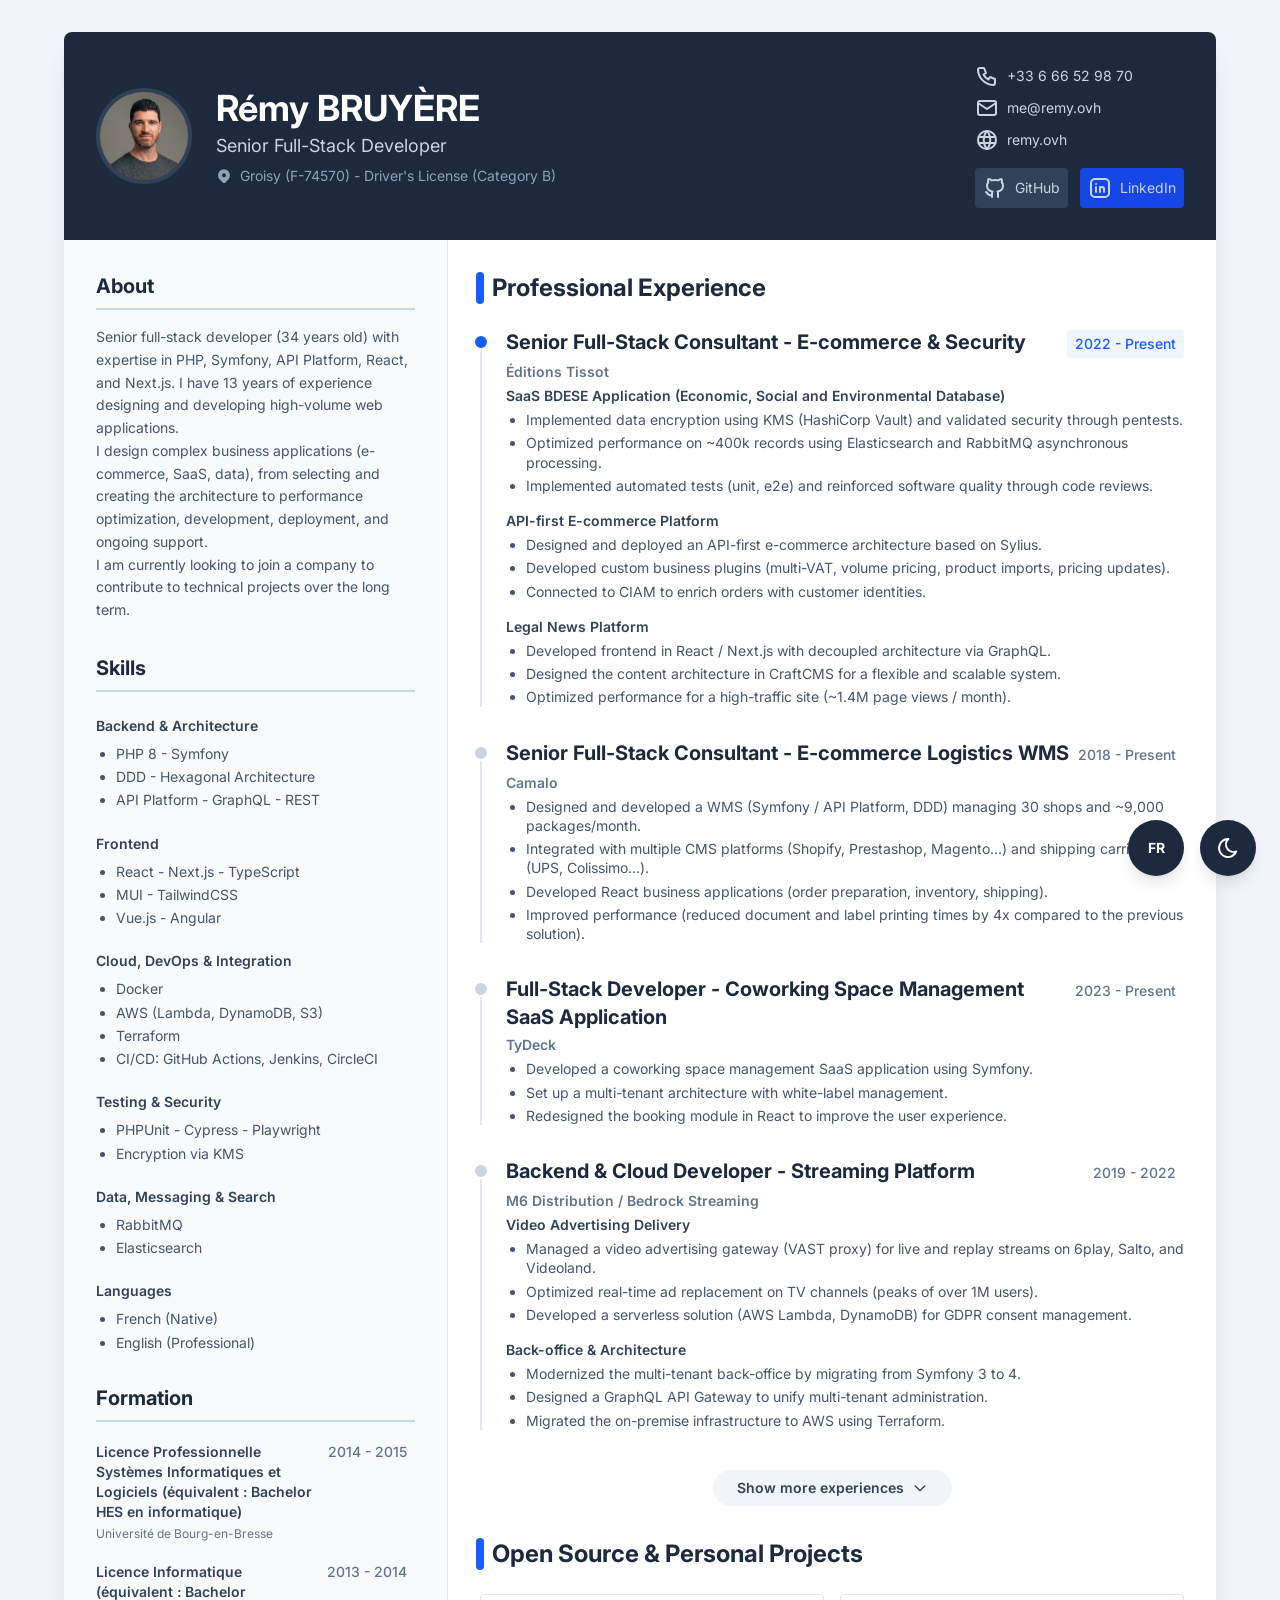
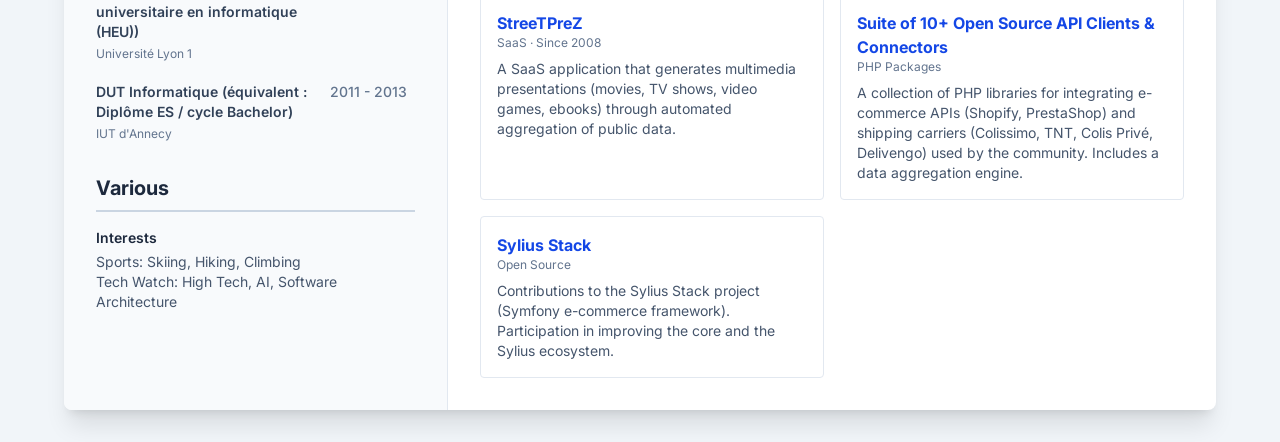
==== commit 51cc0566: "Deploy from resume-astro-gh-page (Astro): 86d916531d2ed28eb01ec8cc9083433352736d43 rem42/resume-astr" ====
--- a/en/index.html
+++ b/en/index.html
@@ -8,4 +8,4 @@
 					document.documentElement.classList.add('dark');
 				}
 			})();
-		</script><meta charset="UTF-8"><meta name="viewport" content="width=device-width, initial-scale=1.0"><title>Rémy BRUYÈRE - Resume - Senior Full-Stack Developer</title><meta name="description" content="Freelance Senior Developer and Consultant. Expert in PHP, Symfony, React, and PrestaShop. 10+ years of experience in E-commerce and complex Web Architecture. Available in French-speaking Switzerland (Border region), Annecy area, and Remote."><link href="https://fonts.googleapis.com/css2?family=Inter:wght@300;400;600;700&display=swap" rel="stylesheet"><link rel="icon" type="image/png" href="/favicon-96x96.png" sizes="96x96"><link rel="icon" type="image/svg+xml" href="/favicon.svg"><link rel="shortcut icon" href="/favicon.ico"><link rel="apple-touch-icon" sizes="180x180" href="/apple-touch-icon.png"><meta name="apple-mobile-web-app-title" content="Rémy BRUYERE"><link rel="manifest" href="/site.webmanifest"><meta name="generator" content="Astro v6.4.6"><link rel="stylesheet" href="/_astro/LanguageToggle.v1h4x8Sd.css"><script type="module" src="/_astro/page.vzY--OHv.js"></script></head> <body class="bg-slate-100 dark:bg-slate-900 text-slate-800 dark:text-slate-200 py-8 px-4 print:p-0 print:bg-white transition-colors duration-300"> <div class="max-w-6xl mx-auto bg-white dark:bg-slate-800 shadow-xl rounded-lg overflow-hidden print:shadow-none print:w-[210mm] print:min-h-[297mm] transition-colors duration-300">  <header class="bg-slate-800 text-white p-8 md:flex md:justify-between md:items-center print:bg-white print:text-slate-800 print:px-4 print:pb-4 print:pt-0 print:flex print:flex-row print:justify-between print:items-center print:mb-2"> <div class="flex items-center gap-6"> <div class="h-24 w-24 rounded-full bg-slate-600 flex items-center justify-center text-3xl font-bold border-4 border-slate-700 shrink-0 overflow-hidden"> <img src="/_astro/Remy_BRUYERE_small.B9lpAZHT_1zaGDk.webp" alt="Profile picture of Rémy BRUYÈRE" loading="eager" decoding="async" width="352" height="471" class="w-full h-full object-cover object-top"> </div> <div> <h1 class="text-3xl md:text-4xl font-bold print:text-2xl">Rémy BRUYÈRE</h1> <p class="text-lg text-slate-300 print:text-slate-800 mt-1 print:text-base">Senior Full-Stack Developer</p>  <p class="text-sm text-slate-400 mt-2 flex flex-wrap gap-2 leading-4"> <svg xmlns="http://www.w3.org/2000/svg" width="16" height="16" viewBox="0 0 24 24" fill="currentColor" class="icon icon-tabler icons-tabler-filled icon-tabler-map-pin"> <path stroke="none" d="M0 0h24v24H0z" fill="none"></path> <path d="M18.364 4.636a9 9 0 0 1 .203 12.519l-.203 .21l-4.243 4.242a3 3 0 0 1 -4.097 .135l-.144 -.135l-4.244 -4.243a9 9 0 0 1 12.728 -12.728zm-6.364 3.364a3 3 0 1 0 0 6a3 3 0 0 0 0 -6"></path> </svg> <span>Groisy (F-74570) - Driver&#39;s License (Category B)</span> </p> </div> </div> <div class="mt-6 md:mt-0 flex flex-col gap-2 text-sm text-slate-300 print:text-slate-800 print:mt-0"> <a href="tel:+33666529870" class="hover:text-white transition flex items-center gap-2"> <span> <svg xmlns="http://www.w3.org/2000/svg" width="24" height="24" viewBox="0 0 24 24" fill="none" stroke="currentColor" stroke-width="2" stroke-linecap="round" stroke-linejoin="round" class="icon icon-tabler icons-tabler-outline icon-tabler-phone"> <path stroke="none" d="M0 0h24v24H0z" fill="none"></path> <path d="M5 4h4l2 5l-2.5 1.5a11 11 0 0 0 5 5l1.5 -2.5l5 2v4a2 2 0 0 1 -2 2a16 16 0 0 1 -15 -15a2 2 0 0 1 2 -2"></path> </svg>   </span> +33 6 66 52 98 70 </a><a href="mailto:me@remy.ovh" class="hover:text-white transition flex items-center gap-2"> <span>  <svg xmlns="http://www.w3.org/2000/svg" width="24" height="24" viewBox="0 0 24 24" fill="none" stroke="currentColor" stroke-width="2" stroke-linecap="round" stroke-linejoin="round" class="icon icon-tabler icons-tabler-outline icon-tabler-mail"> <path stroke="none" d="M0 0h24v24H0z" fill="none"></path> <path d="M3 7a2 2 0 0 1 2 -2h14a2 2 0 0 1 2 2v10a2 2 0 0 1 -2 2h-14a2 2 0 0 1 -2 -2v-10"></path> <path d="M3 7l9 6l9 -6"></path> </svg>  </span> me@remy.ovh </a><a href="//remy.ovh" class="hover:text-white transition flex items-center gap-2" target="_blank" rel="noopener noreferrer"> <span>   <svg xmlns="http://www.w3.org/2000/svg" width="24" height="24" viewBox="0 0 24 24" fill="none" stroke="currentColor" stroke-width="2" stroke-linecap="round" stroke-linejoin="round" class="icon icon-tabler icons-tabler-outline icon-tabler-world"> <path stroke="none" d="M0 0h24v24H0z" fill="none"></path> <path d="M3 12a9 9 0 1 0 18 0a9 9 0 0 0 -18 0"></path> <path d="M3.6 9h16.8"></path> <path d="M3.6 15h16.8"></path> <path d="M11.5 3a17 17 0 0 0 0 18"></path> <path d="M12.5 3a17 17 0 0 1 0 18"></path> </svg> </span> remy.ovh </a> <div class="flex gap-3 mt-2 print:hidden"> <a href="https://github.com/rem42" target="_blank" rel="noopener noreferrer" class="bg-slate-700 hover:bg-slate-600 p-2 rounded transition flex items-center gap-2" title="rem42"> <svg xmlns="http://www.w3.org/2000/svg" width="24" height="24" viewBox="0 0 24 24" fill="none" stroke="currentColor" stroke-width="2" stroke-linecap="round" stroke-linejoin="round" class="icon icon-tabler icons-tabler-outline icon-tabler-brand-github"> <path stroke="none" d="M0 0h24v24H0z" fill="none"></path> <path d="M9 19c-4.3 1.4 -4.3 -2.5 -6 -3m12 5v-3.5c0 -1 .1 -1.4 -.5 -2c2.8 -.3 5.5 -1.4 5.5 -6a4.6 4.6 0 0 0 -1.3 -3.2a4.2 4.2 0 0 0 -.1 -3.2s-1.1 -.3 -3.5 1.3a12.3 12.3 0 0 0 -6.2 0c-2.4 -1.6 -3.5 -1.3 -3.5 -1.3a4.2 4.2 0 0 0 -.1 3.2a4.6 4.6 0 0 0 -1.3 3.2c0 4.6 2.7 5.7 5.5 6c-.6 .6 -.6 1.2 -.5 2v3.5"></path> </svg> GitHub </a><a href="https://linkedin.com/in/remy-bruyere" target="_blank" rel="noopener noreferrer" class="bg-blue-700 hover:bg-blue-600 p-2 rounded transition flex items-center gap-2" title="remy-bruyere"> <svg xmlns="http://www.w3.org/2000/svg" width="24" height="24" viewBox="0 0 24 24" fill="none" stroke="currentColor" stroke-width="2" stroke-linecap="round" stroke-linejoin="round" class="icon icon-tabler icons-tabler-outline icon-tabler-brand-linkedin"> <path stroke="none" d="M0 0h24v24H0z" fill="none"></path> <path d="M8 11v5"></path> <path d="M8 8v.01"></path> <path d="M12 16v-5"></path> <path d="M16 16v-3a2 2 0 1 0 -4 0"></path> <path d="M3 7a4 4 0 0 1 4 -4h10a4 4 0 0 1 4 4v10a4 4 0 0 1 -4 4h-10a4 4 0 0 1 -4 -4l0 -10"></path> </svg> LinkedIn </a> </div> </div> </header> <div class="grid grid-cols-1 md:grid-cols-3 print:block"> <aside class="bg-slate-50 dark:bg-slate-700 p-8 border-r border-slate-200 dark:border-slate-600 md:col-span-1 print:w-full print:border-r-0 print:mb-4 print:bg-white print:p-0 transition-colors duration-300"> <section class="mb-8 print:mb-0"> <h2 class="text-xl font-bold text-slate-800 dark:text-slate-100 border-b-2 border-slate-300 dark:border-slate-500 pb-2 mb-4 print:pb-0 print:mb-2"> About </h2> <p class="text-sm text-slate-600 dark:text-slate-300 leading-relaxed">Senior full-stack developer (33 years old) with expertise in PHP, Symfony, API Platform, React, and Next.js. I have 13 years of experience designing and developing high-volume web applications.<br/>I design complex business applications (e-commerce, SaaS, data), from selecting and creating the architecture to performance optimization, development, deployment, and ongoing support.<br/>I am currently looking to join a company to contribute to technical projects over the long term.</p> </section> <section class="mb-8 print:mb-4 print:hidden"> <h2 class="text-xl font-bold text-slate-800 dark:text-slate-100 border-b-2 border-slate-300 dark:border-slate-500 pb-2 mb-6 print:pb-0 print:mb-4 print:mt-8"> Skills </h2> <div class="space-y-6 print:flex print:flex-col print:gap-4 print:space-y-0"> <div> <h3 class="font-semibold text-slate-700 dark:text-slate-200 mb-2 text-sm "> Backend &amp; Architecture </h3> <ul class="list-disc list-outside pl-5 space-y-1 text-sm text-slate-600 dark:text-slate-300"> <li class="leading-snug text-slate-600 dark:text-slate-300 text-sm">PHP 8 - Symfony</li><li class="leading-snug text-slate-600 dark:text-slate-300 text-sm">DDD - Hexagonal Architecture</li><li class="leading-snug text-slate-600 dark:text-slate-300 text-sm">API Platform - GraphQL - REST</li> </ul> </div><div> <h3 class="font-semibold text-slate-700 dark:text-slate-200 mb-2 text-sm mt-6 print:mt-0"> Frontend </h3> <ul class="list-disc list-outside pl-5 space-y-1 text-sm text-slate-600 dark:text-slate-300"> <li class="leading-snug text-slate-600 dark:text-slate-300 text-sm">React - Next.js - TypeScript</li><li class="leading-snug text-slate-600 dark:text-slate-300 text-sm">MUI - TailwindCSS</li><li class="leading-snug text-slate-600 dark:text-slate-300 text-sm">Vue.js - Angular</li> </ul> </div><div> <h3 class="font-semibold text-slate-700 dark:text-slate-200 mb-2 text-sm mt-6 print:mt-0"> Cloud, DevOps &amp; Integration </h3> <ul class="list-disc list-outside pl-5 space-y-1 text-sm text-slate-600 dark:text-slate-300"> <li class="leading-snug text-slate-600 dark:text-slate-300 text-sm">Docker</li><li class="leading-snug text-slate-600 dark:text-slate-300 text-sm">AWS (Lambda, DynamoDB, S3)</li><li class="leading-snug text-slate-600 dark:text-slate-300 text-sm">Terraform</li><li class="leading-snug text-slate-600 dark:text-slate-300 text-sm">CI/CD: GitHub Actions, Jenkins, CircleCI</li> </ul> </div><div> <h3 class="font-semibold text-slate-700 dark:text-slate-200 mb-2 text-sm mt-6 print:mt-0"> Testing &amp; Security </h3> <ul class="list-disc list-outside pl-5 space-y-1 text-sm text-slate-600 dark:text-slate-300"> <li class="leading-snug text-slate-600 dark:text-slate-300 text-sm">PHPUnit - Cypress - Playwright</li><li class="leading-snug text-slate-600 dark:text-slate-300 text-sm">Encryption via KMS</li> </ul> </div><div> <h3 class="font-semibold text-slate-700 dark:text-slate-200 mb-2 text-sm mt-6 print:mt-0"> Data, Messaging &amp; Search </h3> <ul class="list-disc list-outside pl-5 space-y-1 text-sm text-slate-600 dark:text-slate-300"> <li class="leading-snug text-slate-600 dark:text-slate-300 text-sm">RabbitMQ</li><li class="leading-snug text-slate-600 dark:text-slate-300 text-sm">Elasticsearch</li> </ul> </div><div> <h3 class="font-semibold text-slate-700 dark:text-slate-200 mb-2 text-sm mt-6 print:mt-0"> Languages </h3> <ul class="list-disc list-outside pl-5 space-y-1 text-sm text-slate-600 dark:text-slate-300"> <li class="leading-snug text-slate-600 dark:text-slate-300 text-sm">French (Native)</li><li class="leading-snug text-slate-600 dark:text-slate-300 text-sm">English (Professional)</li> </ul> </div> </div> </section> <section class="mb-8 print:mb-4 print:hidden"> <h2 class="text-xl font-bold text-slate-800 dark:text-slate-100 border-b-2 border-slate-300 dark:border-slate-500 pb-2 mb-4 print:pb-0 print:mb-4"> Formation </h2> <div class="space-y-4"> <div> <div class="flex flex-col sm:flex-row sm:justify-between sm:items-baseline mb-1"> <h3 class="font-semibold text-sm text-slate-700 dark:text-slate-100">Licence Professionnelle Systèmes Informatiques et Logiciels (équivalent : Bachelor HES en informatique)</h3> <span class="text-sm font-medium px-2 py-1 rounded whitespace-nowrap transition-colors duration-300 text-slate-500 dark:text-slate-400 group-hover:text-blue-600 dark:group-hover:text-blue-400 group-hover:bg-blue-50 dark:group-hover:bg-blue-900/30 print:text-slate-500 print:bg-white"> 2014 - 2015 </span> </div> <p class="text-xs text-slate-500 dark:text-slate-400">Université de Bourg-en-Bresse</p> </div><div> <div class="flex flex-col sm:flex-row sm:justify-between sm:items-baseline mb-1"> <h3 class="font-semibold text-sm text-slate-700 dark:text-slate-100">Licence Informatique (équivalent : Bachelor universitaire en informatique (HEU))</h3> <span class="text-sm font-medium px-2 py-1 rounded whitespace-nowrap transition-colors duration-300 text-slate-500 dark:text-slate-400 group-hover:text-blue-600 dark:group-hover:text-blue-400 group-hover:bg-blue-50 dark:group-hover:bg-blue-900/30 print:text-slate-500 print:bg-white"> 2013 - 2014 </span> </div> <p class="text-xs text-slate-500 dark:text-slate-400">Université Lyon 1</p> </div><div> <div class="flex flex-col sm:flex-row sm:justify-between sm:items-baseline mb-1"> <h3 class="font-semibold text-sm text-slate-700 dark:text-slate-100">DUT Informatique (équivalent : Diplôme ES / cycle Bachelor)</h3> <span class="text-sm font-medium px-2 py-1 rounded whitespace-nowrap transition-colors duration-300 text-slate-500 dark:text-slate-400 group-hover:text-blue-600 dark:group-hover:text-blue-400 group-hover:bg-blue-50 dark:group-hover:bg-blue-900/30 print:text-slate-500 print:bg-white"> 2011 - 2013 </span> </div> <p class="text-xs text-slate-500 dark:text-slate-400">IUT d&#39;Annecy</p> </div> </div> </section> <section class="print:hidden"> <h2 class="text-xl font-bold text-slate-800 dark:text-slate-100 border-b-2 border-slate-300 dark:border-slate-500 pb-2 mb-4 print:pb-0 print:mb-4 print:hidden"> Various </h2>  <div class="print:hidden"> <h3 class="font-semibold text-sm mb-1 text-slate-800 dark:text-slate-100">Interests</h3> <p class="text-sm text-slate-600 dark:text-slate-300"> Sports: Skiing, Hiking, Climbing </p><p class="text-sm text-slate-600 dark:text-slate-300"> Tech Watch: High Tech, AI, Software Architecture </p> </div> </section> </aside> <main class="p-8 md:col-span-2 print:p-0 print:w-full"> <section class="mb-8 print:mb-4"> <h2 class="text-2xl font-bold text-slate-800 dark:text-slate-100 mb-6 flex items-center gap-2 print:text-xl print:mb-4 print:border-b-2 print:border-slate-300"> <span class="bg-blue-600 dark:bg-blue-500 w-2 h-8 rounded -ms-1 print:ms-1 print:h-6 print:hidden"></span> Professional Experience </h2> <div class="flex flex-col print:block"> <div class="group mb-8 relative border-l-2 border-slate-200 dark:border-slate-600 hover:border-blue-400 pl-6 print:break-inside-avoid transition-colors duration-300   print:ms-0 print:mb-6 print:border-0 print:pl-0">  <div class="absolute -left-2.25 w-4 h-4 rounded-full border-2 border-white dark:border-slate-800 transition-colors duration-300 before:content-[''] before:absolute before:w-0.5 before:h-2 before:bg-white dark:before:bg-slate-800 before:-top-2 before:left-1/2 before:-translate-x-1/2 top-1.5 bg-blue-600 dark:bg-blue-500 print:hidden"></div>  <div class="flex flex-col sm:flex-row sm:justify-between sm:items-baseline mb-1"> <h3 class="text-xl font-bold text-slate-800 dark:text-slate-100 print:text-lg">Senior Full-Stack Consultant - E-commerce &amp; Security</h3> <span class="text-sm font-medium px-2 py-1 rounded whitespace-nowrap transition-colors duration-300 text-blue-600 dark:text-blue-400 bg-blue-50 dark:bg-blue-900/30 print:text-slate-500 print:bg-white"> 2022 - Present </span> </div> <p class="text-sm font-semibold text-slate-500 dark:text-slate-400 mb-1">Éditions Tissot</p> <div class="mb-4 last:mb-0 print:mb-2"> <h4 class="font-semibold text-slate-700 dark:text-slate-200 mb-1 text-sm">SaaS BDESE Application (Economic, Social and Environmental Database)</h4> <ul class="list-disc list-outside pl-5 space-y-1"> <li class="leading-snug text-slate-600 dark:text-slate-300 text-sm">Implemented data encryption using KMS (HashiCorp Vault) and validated security through pentests.</li><li class="leading-snug text-slate-600 dark:text-slate-300 text-sm">Optimized performance on ~400k records using Elasticsearch and RabbitMQ asynchronous processing.</li><li class="leading-snug text-slate-600 dark:text-slate-300 text-sm">Implemented automated tests (unit, e2e) and reinforced software quality through code reviews.</li> </ul>  </div><div class="mb-4 last:mb-0 print:mb-2"> <h4 class="font-semibold text-slate-700 dark:text-slate-200 mb-1 text-sm">API-first E-commerce Platform</h4> <ul class="list-disc list-outside pl-5 space-y-1"> <li class="leading-snug text-slate-600 dark:text-slate-300 text-sm">Designed and deployed an API-first e-commerce architecture based on Sylius.</li><li class="leading-snug text-slate-600 dark:text-slate-300 text-sm">Developed custom business plugins (multi-VAT, volume pricing, product imports, pricing updates).</li><li class="leading-snug text-slate-600 dark:text-slate-300 text-sm">Connected to CIAM to enrich orders with customer identities.</li> </ul>  </div><div class="mb-4 last:mb-0 print:mb-2"> <h4 class="font-semibold text-slate-700 dark:text-slate-200 mb-1 text-sm">Legal News Platform</h4> <ul class="list-disc list-outside pl-5 space-y-1"> <li class="leading-snug text-slate-600 dark:text-slate-300 text-sm">Developed frontend in React / Next.js with decoupled architecture via GraphQL.</li><li class="leading-snug text-slate-600 dark:text-slate-300 text-sm">Designed the content architecture in CraftCMS for a flexible and scalable system.</li><li class="leading-snug text-slate-600 dark:text-slate-300 text-sm">Optimized performance for a high-traffic site (~1.4M page views / month).</li> </ul>  </div> </div><div class="group mb-8 relative border-l-2 border-slate-200 dark:border-slate-600 hover:border-blue-400 pl-6 print:break-inside-avoid transition-colors duration-300   print:ms-0 print:mb-6 print:border-0 print:pl-0">  <div class="absolute -left-2.25 w-4 h-4 rounded-full border-2 border-white dark:border-slate-800 transition-colors duration-300 before:content-[''] before:absolute before:w-0.5 before:h-2 before:bg-white dark:before:bg-slate-800 before:-top-2 before:left-1/2 before:-translate-x-1/2 top-1.5 bg-slate-300 dark:bg-slate-500 group-hover:bg-blue-600 dark:group-hover:bg-blue-500 print:hidden"></div>  <div class="flex flex-col sm:flex-row sm:justify-between sm:items-baseline mb-1"> <h3 class="text-xl font-bold text-slate-800 dark:text-slate-100 print:text-lg">Senior Full-Stack Consultant - E-commerce Logistics WMS</h3> <span class="text-sm font-medium px-2 py-1 rounded whitespace-nowrap transition-colors duration-300 text-slate-500 dark:text-slate-400 group-hover:text-blue-600 dark:group-hover:text-blue-400 group-hover:bg-blue-50 dark:group-hover:bg-blue-900/30 print:text-slate-500 print:bg-white"> 2018 - Present </span> </div> <p class="text-sm font-semibold text-slate-500 dark:text-slate-400 mb-1">Camalo</p> <div class="mb-4 last:mb-0 print:mb-2">  <ul class="list-disc list-outside pl-5 space-y-1"> <li class="leading-snug text-slate-600 dark:text-slate-300 text-sm">Designed and developed a WMS (Symfony / API Platform, DDD) managing 30 shops and ~9,000 packages/month.</li><li class="leading-snug text-slate-600 dark:text-slate-300 text-sm">Integrated with multiple CMS platforms (Shopify, Prestashop, Magento...) and shipping carriers (UPS, Colissimo...).</li><li class="leading-snug text-slate-600 dark:text-slate-300 text-sm">Developed React business applications (order preparation, inventory, shipping).</li><li class="leading-snug text-slate-600 dark:text-slate-300 text-sm">Improved performance (reduced document and label printing times by 4x compared to the previous solution).</li> </ul>  </div> </div><div class="group mb-8 relative border-l-2 border-slate-200 dark:border-slate-600 hover:border-blue-400 pl-6 print:break-inside-avoid transition-colors duration-300  print:hidden print:ms-0 print:mb-6 print:border-0 print:pl-0">  <div class="absolute -left-2.25 w-4 h-4 rounded-full border-2 border-white dark:border-slate-800 transition-colors duration-300 before:content-[''] before:absolute before:w-0.5 before:h-2 before:bg-white dark:before:bg-slate-800 before:-top-2 before:left-1/2 before:-translate-x-1/2 top-1.5 bg-slate-300 dark:bg-slate-500 group-hover:bg-blue-600 dark:group-hover:bg-blue-500 print:hidden"></div>  <div class="flex flex-col sm:flex-row sm:justify-between sm:items-baseline mb-1"> <h3 class="text-xl font-bold text-slate-800 dark:text-slate-100 print:text-lg">Full-Stack Developer - Coworking Space Management SaaS Application</h3> <span class="text-sm font-medium px-2 py-1 rounded whitespace-nowrap transition-colors duration-300 text-slate-500 dark:text-slate-400 group-hover:text-blue-600 dark:group-hover:text-blue-400 group-hover:bg-blue-50 dark:group-hover:bg-blue-900/30 print:text-slate-500 print:bg-white"> 2023 - Present </span> </div> <p class="text-sm font-semibold text-slate-500 dark:text-slate-400 mb-1">TyDeck</p> <div class="mb-4 last:mb-0 print:mb-2">  <ul class="list-disc list-outside pl-5 space-y-1"> <li class="leading-snug text-slate-600 dark:text-slate-300 text-sm">Developed a coworking space management SaaS application using Symfony.</li><li class="leading-snug text-slate-600 dark:text-slate-300 text-sm">Set up a multi-tenant architecture with white-label management.</li><li class="leading-snug text-slate-600 dark:text-slate-300 text-sm">Redesigned the booking module in React to improve the user experience.</li> </ul>  </div> </div><div class="group mb-8 relative border-l-2 border-slate-200 dark:border-slate-600 hover:border-blue-400 pl-6 print:break-inside-avoid transition-colors duration-300   print:ms-0 print:mb-6 print:border-0 print:pl-0">  <div class="absolute -left-2.25 w-4 h-4 rounded-full border-2 border-white dark:border-slate-800 transition-colors duration-300 before:content-[''] before:absolute before:w-0.5 before:h-2 before:bg-white dark:before:bg-slate-800 before:-top-2 before:left-1/2 before:-translate-x-1/2 top-1.5 bg-slate-300 dark:bg-slate-500 group-hover:bg-blue-600 dark:group-hover:bg-blue-500 print:hidden"></div>  <div class="flex flex-col sm:flex-row sm:justify-between sm:items-baseline mb-1"> <h3 class="text-xl font-bold text-slate-800 dark:text-slate-100 print:text-lg">Backend &amp; Cloud Developer - Streaming Platform</h3> <span class="text-sm font-medium px-2 py-1 rounded whitespace-nowrap transition-colors duration-300 text-slate-500 dark:text-slate-400 group-hover:text-blue-600 dark:group-hover:text-blue-400 group-hover:bg-blue-50 dark:group-hover:bg-blue-900/30 print:text-slate-500 print:bg-white"> 2019 - 2022 </span> </div> <p class="text-sm font-semibold text-slate-500 dark:text-slate-400 mb-1">M6 Distribution / Bedrock Streaming</p> <div class="mb-4 last:mb-0 print:mb-2"> <h4 class="font-semibold text-slate-700 dark:text-slate-200 mb-1 text-sm">Video Advertising Delivery</h4> <ul class="list-disc list-outside pl-5 space-y-1"> <li class="leading-snug text-slate-600 dark:text-slate-300 text-sm">Managed a video advertising gateway (VAST proxy) for live and replay streams on 6play, Salto, and Videoland.</li><li class="leading-snug text-slate-600 dark:text-slate-300 text-sm">Optimized real-time ad replacement on TV channels (peaks of over 1M users).</li><li class="leading-snug text-slate-600 dark:text-slate-300 text-sm">Developed a serverless solution (AWS Lambda, DynamoDB) for GDPR consent management.</li> </ul>  </div><div class="mb-4 last:mb-0 print:mb-2"> <h4 class="font-semibold text-slate-700 dark:text-slate-200 mb-1 text-sm">Back-office &amp; Architecture</h4> <ul class="list-disc list-outside pl-5 space-y-1"> <li class="leading-snug text-slate-600 dark:text-slate-300 text-sm">Modernized the multi-tenant back-office by migrating from Symfony 3 to 4.</li><li class="leading-snug text-slate-600 dark:text-slate-300 text-sm">Designed a GraphQL API Gateway to unify multi-tenant administration.</li><li class="leading-snug text-slate-600 dark:text-slate-300 text-sm">Migrated the on-premise infrastructure to AWS using Terraform.</li> </ul>  </div> </div><div class="group mb-8 relative border-l-2 border-slate-200 dark:border-slate-600 hover:border-blue-400 pl-6 print:break-inside-avoid transition-colors duration-300 hidden more-experience print:hidden  print:ms-0 print:mb-6 print:border-0 print:pl-0">  <div class="absolute -left-2.25 w-4 h-4 rounded-full border-2 border-white dark:border-slate-800 transition-colors duration-300 before:content-[''] before:absolute before:w-0.5 before:h-2 before:bg-white dark:before:bg-slate-800 before:-top-2 before:left-1/2 before:-translate-x-1/2 top-1.5 bg-slate-300 dark:bg-slate-500 group-hover:bg-blue-600 dark:group-hover:bg-blue-500 print:hidden"></div>  <div class="flex flex-col sm:flex-row sm:justify-between sm:items-baseline mb-1"> <h3 class="text-xl font-bold text-slate-800 dark:text-slate-100 print:text-lg">Full-Stack Developer - HR SaaS</h3> <span class="text-sm font-medium px-2 py-1 rounded whitespace-nowrap transition-colors duration-300 text-slate-500 dark:text-slate-400 group-hover:text-blue-600 dark:group-hover:text-blue-400 group-hover:bg-blue-50 dark:group-hover:bg-blue-900/30 print:text-slate-500 print:bg-white"> 2018 - 2019 </span> </div> <p class="text-sm font-semibold text-slate-500 dark:text-slate-400 mb-1">Éditions Tissot</p> <div class="mb-4 last:mb-0 print:mb-2">  <ul class="list-disc list-outside pl-5 space-y-1"> <li class="leading-snug text-slate-600 dark:text-slate-300 text-sm">Developed an HR SaaS application on a microservices architecture (Symfony, RabbitMQ).</li><li class="leading-snug text-slate-600 dark:text-slate-300 text-sm">Implemented the frontend in Angular with inter-service communication.</li><li class="leading-snug text-slate-600 dark:text-slate-300 text-sm">Set up automated tests (PHPUnit, Behat, Cypress) to secure deployments.</li> </ul>  </div> </div><div class="group mb-8 relative border-l-2 border-slate-200 dark:border-slate-600 hover:border-blue-400 pl-6 print:break-inside-avoid transition-colors duration-300 hidden more-experience print:hidden  print:ms-0 print:mb-6 print:border-0 print:pl-0">  <div class="absolute -left-2.25 w-4 h-4 rounded-full border-2 border-white dark:border-slate-800 transition-colors duration-300 before:content-[''] before:absolute before:w-0.5 before:h-2 before:bg-white dark:before:bg-slate-800 before:-top-2 before:left-1/2 before:-translate-x-1/2 top-1.5 bg-slate-300 dark:bg-slate-500 group-hover:bg-blue-600 dark:group-hover:bg-blue-500 print:hidden"></div>  <div class="flex flex-col sm:flex-row sm:justify-between sm:items-baseline mb-1"> <h3 class="text-xl font-bold text-slate-800 dark:text-slate-100 print:text-lg">Freelance Consultant - E-commerce &amp; Web Projects</h3> <span class="text-sm font-medium px-2 py-1 rounded whitespace-nowrap transition-colors duration-300 text-slate-500 dark:text-slate-400 group-hover:text-blue-600 dark:group-hover:text-blue-400 group-hover:bg-blue-50 dark:group-hover:bg-blue-900/30 print:text-slate-500 print:bg-white"> 2017 - Present </span> </div> <p class="text-sm font-semibold text-slate-500 dark:text-slate-400 mb-1">Various clients</p> <div class="mb-4 last:mb-0 print:mb-2">  <ul class="list-disc list-outside pl-5 space-y-1"> <li class="leading-snug text-slate-600 dark:text-slate-300 text-sm">Performed complex e-commerce migrations (Magento, PrestaShop, WooCommerce) with data migration and business continuity.</li><li class="leading-snug text-slate-600 dark:text-slate-300 text-sm">Developed custom solutions (Shopify, PrestaShop, WordPress): specific modules, workflow automation, API integrations.</li><li class="leading-snug text-slate-600 dark:text-slate-300 text-sm">Designed and optimized web architectures (data modeling, performance, hosting) for e-commerce environments.</li> </ul>  </div> </div><div class="group mb-8 relative border-l-2 border-slate-200 dark:border-slate-600 hover:border-blue-400 pl-6 print:break-inside-avoid transition-colors duration-300 hidden more-experience print:hidden  print:ms-0 print:mb-6 print:border-0 print:pl-0">  <div class="absolute -left-2.25 w-4 h-4 rounded-full border-2 border-white dark:border-slate-800 transition-colors duration-300 before:content-[''] before:absolute before:w-0.5 before:h-2 before:bg-white dark:before:bg-slate-800 before:-top-2 before:left-1/2 before:-translate-x-1/2 top-1.5 bg-slate-300 dark:bg-slate-500 group-hover:bg-blue-600 dark:group-hover:bg-blue-500 print:hidden"></div>  <div class="flex flex-col sm:flex-row sm:justify-between sm:items-baseline mb-1"> <h3 class="text-xl font-bold text-slate-800 dark:text-slate-100 print:text-lg">Backend Developer - E-commerce</h3> <span class="text-sm font-medium px-2 py-1 rounded whitespace-nowrap transition-colors duration-300 text-slate-500 dark:text-slate-400 group-hover:text-blue-600 dark:group-hover:text-blue-400 group-hover:bg-blue-50 dark:group-hover:bg-blue-900/30 print:text-slate-500 print:bg-white"> 2013 - 2018 </span> </div> <p class="text-sm font-semibold text-slate-500 dark:text-slate-400 mb-1">Cadeau Maestro</p> <div class="mb-4 last:mb-0 print:mb-2">  <ul class="list-disc list-outside pl-5 space-y-1"> <li class="leading-snug text-slate-600 dark:text-slate-300 text-sm">Developed and maintained a high-traffic e-commerce platform (PrestaShop).</li><li class="leading-snug text-slate-600 dark:text-slate-300 text-sm">Designed custom modules and continuously evolved business features.</li><li class="leading-snug text-slate-600 dark:text-slate-300 text-sm">Took on progressive responsibilities up to the lead developer role.</li> </ul>  </div> </div> </div> <div class="flex justify-center mt-2 print:hidden"> <button id="toggle-experiences-btn" data-more="Show more experiences" data-less="Show less experiences" class="px-6 py-2 bg-slate-100 dark:bg-slate-700 text-slate-700 dark:text-slate-200 font-semibold rounded-full hover:bg-slate-200 dark:hover:bg-slate-600 transition-all text-sm group flex items-center gap-2 cursor-pointer"> <span>Show more experiences</span> <svg xmlns="http://www.w3.org/2000/svg" class="h-4 w-4 transition-transform group-hover:translate-y-1" fill="none" viewBox="0 0 24 24" stroke="currentColor"> <path stroke-linecap="round" stroke-linejoin="round" stroke-width="2" d="M19 9l-7 7-7-7"></path> </svg> </button> </div> </section> <script type="module">const s=document.getElementById("toggle-experiences-btn");s&&s.addEventListener("click",function(){const o=document.querySelectorAll(".more-experience"),t=this.querySelector("span"),e=this.querySelector("svg");if(!t||!e)return;const n=s.getAttribute("data-more"),r=s.getAttribute("data-less");if(!n||!r)return;const i=t.innerText===n;o.forEach(c=>{c.classList.toggle("hidden")}),i?(t.innerText=r,e.classList.add("rotate-180"),e.classList.remove("group-hover:translate-y-1")):(t.innerText=n,e.classList.remove("rotate-180"),e.classList.add("group-hover:translate-y-1"))});</script> <div class="hidden print:block"> <section class="print:mb-4"> <h2 class="text-xl font-bold text-slate-800 dark:text-slate-100 border-b-2 border-slate-300 dark:border-slate-500 pb-2 mb-6 print:pb-0 print:mb-4 print:mt-8"> Skills </h2> <div class="space-y-6 print:flex print:flex-col print:gap-4 print:space-y-0"> <div> <h3 class="font-semibold text-slate-700 dark:text-slate-200 mb-2 text-sm "> Backend &amp; Architecture </h3> <ul class="list-disc list-outside pl-5 space-y-1 text-sm text-slate-600 dark:text-slate-300"> <li class="leading-snug text-slate-600 dark:text-slate-300 text-sm">PHP 8 - Symfony</li><li class="leading-snug text-slate-600 dark:text-slate-300 text-sm">DDD - Hexagonal Architecture</li><li class="leading-snug text-slate-600 dark:text-slate-300 text-sm">API Platform - GraphQL - REST</li> </ul> </div><div> <h3 class="font-semibold text-slate-700 dark:text-slate-200 mb-2 text-sm mt-6 print:mt-0"> Frontend </h3> <ul class="list-disc list-outside pl-5 space-y-1 text-sm text-slate-600 dark:text-slate-300"> <li class="leading-snug text-slate-600 dark:text-slate-300 text-sm">React - Next.js - TypeScript</li><li class="leading-snug text-slate-600 dark:text-slate-300 text-sm">MUI - TailwindCSS</li><li class="leading-snug text-slate-600 dark:text-slate-300 text-sm">Vue.js - Angular</li> </ul> </div><div> <h3 class="font-semibold text-slate-700 dark:text-slate-200 mb-2 text-sm mt-6 print:mt-0"> Cloud, DevOps &amp; Integration </h3> <ul class="list-disc list-outside pl-5 space-y-1 text-sm text-slate-600 dark:text-slate-300"> <li class="leading-snug text-slate-600 dark:text-slate-300 text-sm">Docker</li><li class="leading-snug text-slate-600 dark:text-slate-300 text-sm">AWS (Lambda, DynamoDB, S3)</li><li class="leading-snug text-slate-600 dark:text-slate-300 text-sm">Terraform</li><li class="leading-snug text-slate-600 dark:text-slate-300 text-sm">CI/CD: GitHub Actions, Jenkins, CircleCI</li> </ul> </div><div> <h3 class="font-semibold text-slate-700 dark:text-slate-200 mb-2 text-sm mt-6 print:mt-0"> Testing &amp; Security </h3> <ul class="list-disc list-outside pl-5 space-y-1 text-sm text-slate-600 dark:text-slate-300"> <li class="leading-snug text-slate-600 dark:text-slate-300 text-sm">PHPUnit - Cypress - Playwright</li><li class="leading-snug text-slate-600 dark:text-slate-300 text-sm">Encryption via KMS</li> </ul> </div><div> <h3 class="font-semibold text-slate-700 dark:text-slate-200 mb-2 text-sm mt-6 print:mt-0"> Data, Messaging &amp; Search </h3> <ul class="list-disc list-outside pl-5 space-y-1 text-sm text-slate-600 dark:text-slate-300"> <li class="leading-snug text-slate-600 dark:text-slate-300 text-sm">RabbitMQ</li><li class="leading-snug text-slate-600 dark:text-slate-300 text-sm">Elasticsearch</li> </ul> </div><div> <h3 class="font-semibold text-slate-700 dark:text-slate-200 mb-2 text-sm mt-6 print:mt-0"> Languages </h3> <ul class="list-disc list-outside pl-5 space-y-1 text-sm text-slate-600 dark:text-slate-300"> <li class="leading-snug text-slate-600 dark:text-slate-300 text-sm">French (Native)</li><li class="leading-snug text-slate-600 dark:text-slate-300 text-sm">English (Professional)</li> </ul> </div> </div> </section> <!-- Projects are only included here for the printed version --> <div class="print:mb-4"> <section> <h2 class="text-2xl font-bold text-slate-800 dark:text-slate-100 mb-6 flex items-center gap-2 print:text-xl print:mb-4 print:border-b-2 print:border-slate-300"> <span class="bg-blue-600 dark:bg-blue-500 w-2 h-8 rounded -ms-1 print:ms-1 print:h-6 print:hidden"></span> Open Source &amp; Personal Projects </h2> <div class="hidden print:block"> <ul class="list-disc list-outside pl-5 space-y-1 text-sm text-slate-600 dark:text-slate-300"> <li class="leading-snug text-slate-600 dark:text-slate-300 text-sm">Contributions to the Sylius Stack project</li><li class="leading-snug text-slate-600 dark:text-slate-300 text-sm">Development of PHP libraries for e-commerce API and shipping carrier integrations</li><li class="leading-snug text-slate-600 dark:text-slate-300 text-sm">Creation of a data aggregation SaaS (StreeTPreZ)</li> </ul> </div> <div class="grid grid-cols-1 md:grid-cols-2 gap-4 print:hidden"> <a href="https://streetprez.com" target="_blank" rel="noopener noreferrer" class="block p-4 bg-white dark:bg-slate-700 border border-slate-200 dark:border-slate-600 rounded hover:shadow-md dark:hover:shadow-slate-900/50 transition group"> <h3 class="font-bold text-blue-700 dark:text-blue-400 group-hover:underline">StreeTPreZ</h3> <p class="text-xs text-slate-500 dark:text-slate-400 mb-2">SaaS · Since 2008</p> <p class="text-sm text-slate-600 dark:text-slate-300">A SaaS application that generates multimedia presentations (movies, TV shows, video games, ebooks) through automated aggregation of public data.</p> </a><a href="https://github.com/rem42?tab=repositories&amp;q=scraper" target="_blank" rel="noopener noreferrer" class="block p-4 bg-white dark:bg-slate-700 border border-slate-200 dark:border-slate-600 rounded hover:shadow-md dark:hover:shadow-slate-900/50 transition group"> <h3 class="font-bold text-blue-700 dark:text-blue-400 group-hover:underline">Suite of 10+ Open Source API Clients &amp; Connectors</h3> <p class="text-xs text-slate-500 dark:text-slate-400 mb-2">PHP Packages</p> <p class="text-sm text-slate-600 dark:text-slate-300">A collection of PHP libraries for integrating e-commerce APIs (Shopify, PrestaShop) and shipping carriers (Colissimo, TNT, Colis Privé, Delivengo) used by the community. Includes a data aggregation engine.</p> </a><a href="https://github.com/Sylius/Stack" target="_blank" rel="noopener noreferrer" class="block p-4 bg-white dark:bg-slate-700 border border-slate-200 dark:border-slate-600 rounded hover:shadow-md dark:hover:shadow-slate-900/50 transition group"> <h3 class="font-bold text-blue-700 dark:text-blue-400 group-hover:underline">Sylius Stack</h3> <p class="text-xs text-slate-500 dark:text-slate-400 mb-2">Open Source</p> <p class="text-sm text-slate-600 dark:text-slate-300">Contributions to the Sylius Stack project (Symfony e-commerce framework). Participation in improving the core and the Sylius ecosystem.</p> </a> </div> </section> </div> <div class="print:mb-4"> <h2 class="text-xl font-bold text-slate-800 dark:text-slate-100 border-b-2 border-slate-300 dark:border-slate-500 pb-2 mb-4 print:pb-0 print:mb-4"> Formation </h2> <div class="space-y-4"> <div> <div class="flex flex-col sm:flex-row sm:justify-between sm:items-baseline mb-1"> <h3 class="font-semibold text-sm text-slate-700 dark:text-slate-100">Licence Professionnelle Systèmes Informatiques et Logiciels (équivalent : Bachelor HES en informatique)</h3> <span class="text-sm font-medium px-2 py-1 rounded whitespace-nowrap transition-colors duration-300 text-slate-500 dark:text-slate-400 group-hover:text-blue-600 dark:group-hover:text-blue-400 group-hover:bg-blue-50 dark:group-hover:bg-blue-900/30 print:text-slate-500 print:bg-white"> 2014 - 2015 </span> </div> <p class="text-xs text-slate-500 dark:text-slate-400">Université de Bourg-en-Bresse</p> </div><div> <div class="flex flex-col sm:flex-row sm:justify-between sm:items-baseline mb-1"> <h3 class="font-semibold text-sm text-slate-700 dark:text-slate-100">Licence Informatique (équivalent : Bachelor universitaire en informatique (HEU))</h3> <span class="text-sm font-medium px-2 py-1 rounded whitespace-nowrap transition-colors duration-300 text-slate-500 dark:text-slate-400 group-hover:text-blue-600 dark:group-hover:text-blue-400 group-hover:bg-blue-50 dark:group-hover:bg-blue-900/30 print:text-slate-500 print:bg-white"> 2013 - 2014 </span> </div> <p class="text-xs text-slate-500 dark:text-slate-400">Université Lyon 1</p> </div><div> <div class="flex flex-col sm:flex-row sm:justify-between sm:items-baseline mb-1"> <h3 class="font-semibold text-sm text-slate-700 dark:text-slate-100">DUT Informatique (équivalent : Diplôme ES / cycle Bachelor)</h3> <span class="text-sm font-medium px-2 py-1 rounded whitespace-nowrap transition-colors duration-300 text-slate-500 dark:text-slate-400 group-hover:text-blue-600 dark:group-hover:text-blue-400 group-hover:bg-blue-50 dark:group-hover:bg-blue-900/30 print:text-slate-500 print:bg-white"> 2011 - 2013 </span> </div> <p class="text-xs text-slate-500 dark:text-slate-400">IUT d&#39;Annecy</p> </div> </div> </div> </div> <div class="print:hidden"> <section> <h2 class="text-2xl font-bold text-slate-800 dark:text-slate-100 mb-6 flex items-center gap-2 print:text-xl print:mb-4 print:border-b-2 print:border-slate-300"> <span class="bg-blue-600 dark:bg-blue-500 w-2 h-8 rounded -ms-1 print:ms-1 print:h-6 print:hidden"></span> Open Source &amp; Personal Projects </h2> <div class="hidden print:block"> <ul class="list-disc list-outside pl-5 space-y-1 text-sm text-slate-600 dark:text-slate-300"> <li class="leading-snug text-slate-600 dark:text-slate-300 text-sm">Contributions to the Sylius Stack project</li><li class="leading-snug text-slate-600 dark:text-slate-300 text-sm">Development of PHP libraries for e-commerce API and shipping carrier integrations</li><li class="leading-snug text-slate-600 dark:text-slate-300 text-sm">Creation of a data aggregation SaaS (StreeTPreZ)</li> </ul> </div> <div class="grid grid-cols-1 md:grid-cols-2 gap-4 print:hidden"> <a href="https://streetprez.com" target="_blank" rel="noopener noreferrer" class="block p-4 bg-white dark:bg-slate-700 border border-slate-200 dark:border-slate-600 rounded hover:shadow-md dark:hover:shadow-slate-900/50 transition group"> <h3 class="font-bold text-blue-700 dark:text-blue-400 group-hover:underline">StreeTPreZ</h3> <p class="text-xs text-slate-500 dark:text-slate-400 mb-2">SaaS · Since 2008</p> <p class="text-sm text-slate-600 dark:text-slate-300">A SaaS application that generates multimedia presentations (movies, TV shows, video games, ebooks) through automated aggregation of public data.</p> </a><a href="https://github.com/rem42?tab=repositories&amp;q=scraper" target="_blank" rel="noopener noreferrer" class="block p-4 bg-white dark:bg-slate-700 border border-slate-200 dark:border-slate-600 rounded hover:shadow-md dark:hover:shadow-slate-900/50 transition group"> <h3 class="font-bold text-blue-700 dark:text-blue-400 group-hover:underline">Suite of 10+ Open Source API Clients &amp; Connectors</h3> <p class="text-xs text-slate-500 dark:text-slate-400 mb-2">PHP Packages</p> <p class="text-sm text-slate-600 dark:text-slate-300">A collection of PHP libraries for integrating e-commerce APIs (Shopify, PrestaShop) and shipping carriers (Colissimo, TNT, Colis Privé, Delivengo) used by the community. Includes a data aggregation engine.</p> </a><a href="https://github.com/Sylius/Stack" target="_blank" rel="noopener noreferrer" class="block p-4 bg-white dark:bg-slate-700 border border-slate-200 dark:border-slate-600 rounded hover:shadow-md dark:hover:shadow-slate-900/50 transition group"> <h3 class="font-bold text-blue-700 dark:text-blue-400 group-hover:underline">Sylius Stack</h3> <p class="text-xs text-slate-500 dark:text-slate-400 mb-2">Open Source</p> <p class="text-sm text-slate-600 dark:text-slate-300">Contributions to the Sylius Stack project (Symfony e-commerce framework). Participation in improving the core and the Sylius ecosystem.</p> </a> </div> </section> </div> </main> </div> <!-- Floating Dark Mode Toggle --><button id="theme-toggle" class="fixed bottom-6 right-6 p-4 bg-slate-800 dark:bg-slate-200 text-white dark:text-slate-800 rounded-full shadow-lg hover:shadow-xl hover:scale-110 transition-all duration-300 print:hidden z-50 cursor-pointer" title="Toggle dark mode"> <!-- Sun icon (shown in dark mode) --> <svg id="theme-toggle-light-icon" class="hidden w-6 h-6" xmlns="http://www.w3.org/2000/svg" viewBox="0 0 24 24" fill="none" stroke="currentColor" stroke-width="2" stroke-linecap="round" stroke-linejoin="round"> <circle cx="12" cy="12" r="4"></circle> <path d="M12 2v2"></path> <path d="M12 20v2"></path> <path d="M4.93 4.93l1.41 1.41"></path> <path d="M17.66 17.66l1.41 1.41"></path> <path d="M2 12h2"></path> <path d="M20 12h2"></path> <path d="M6.34 17.66l-1.41 1.41"></path> <path d="M19.07 4.93l-1.41 1.41"></path> </svg> <!-- Moon icon (shown in light mode) --> <svg id="theme-toggle-dark-icon" class="hidden w-6 h-6" xmlns="http://www.w3.org/2000/svg" viewBox="0 0 24 24" fill="none" stroke="currentColor" stroke-width="2" stroke-linecap="round" stroke-linejoin="round"> <path d="M12 3c.132 0 .263 0 .393 0a7.5 7.5 0 0 0 7.92 12.446a9 9 0 1 1 -8.313 -12.454z"></path> </svg> </button> <script type="module">const n=document.getElementById("theme-toggle"),e=document.getElementById("theme-toggle-light-icon"),t=document.getElementById("theme-toggle-dark-icon");function d(){!e||!t||(document.documentElement.classList.contains("dark")?(e.classList.remove("hidden"),t.classList.add("hidden")):(e.classList.add("hidden"),t.classList.remove("hidden")))}n&&(d(),n.addEventListener("click",function(){document.documentElement.classList.toggle("dark"),localStorage.setItem("theme",document.documentElement.classList.contains("dark")?"dark":"light"),d()}));</script> <a href="/" class="fixed bottom-6 right-24 p-4 bg-slate-800 dark:bg-slate-200 text-white dark:text-slate-800 rounded-full shadow-lg hover:shadow-xl hover:scale-110 transition-all duration-300 print:hidden z-50 cursor-pointer flex items-center justify-center font-bold text-sm w-14 h-14" title="Passer en Anglais"> FR </a>  </div> </body></html>+		</script><meta charset="UTF-8"><meta name="viewport" content="width=device-width, initial-scale=1.0"><title>Rémy BRUYÈRE - Resume - Senior Full-Stack Developer</title><meta name="description" content="Freelance Senior Developer and Consultant. Expert in PHP, Symfony, React, and PrestaShop. 10+ years of experience in E-commerce and complex Web Architecture. Available in French-speaking Switzerland (Border region), Annecy area, and Remote."><link href="https://fonts.googleapis.com/css2?family=Inter:wght@300;400;600;700&display=swap" rel="stylesheet"><link rel="icon" type="image/png" href="/favicon-96x96.png" sizes="96x96"><link rel="icon" type="image/svg+xml" href="/favicon.svg"><link rel="shortcut icon" href="/favicon.ico"><link rel="apple-touch-icon" sizes="180x180" href="/apple-touch-icon.png"><meta name="apple-mobile-web-app-title" content="Rémy BRUYERE"><link rel="manifest" href="/site.webmanifest"><meta name="generator" content="Astro v6.4.6"><link rel="stylesheet" href="/_astro/ThemeToggle.ceAgfvL8.css"><script type="module" src="/_astro/page.vzY--OHv.js"></script></head> <body class="bg-slate-100 dark:bg-slate-900 text-slate-800 dark:text-slate-200 py-8 px-4 print:p-0 print:bg-white transition-colors duration-300"> <div class="max-w-6xl mx-auto bg-white dark:bg-slate-800 shadow-xl rounded-lg overflow-hidden print:shadow-none print:w-[210mm] print:min-h-[297mm] transition-colors duration-300">  <header class="bg-slate-800 text-white p-8 md:flex md:justify-between md:items-center print:bg-white print:text-slate-800 print:px-4 print:pb-4 print:pt-0 print:flex print:flex-row print:justify-between print:items-center print:mb-2"> <div class="flex items-center gap-6"> <div class="h-24 w-24 rounded-full bg-slate-600 flex items-center justify-center text-3xl font-bold border-4 border-slate-700 shrink-0 overflow-hidden"> <img src="/_astro/Remy_BRUYERE_small.B9lpAZHT_1zaGDk.webp" alt="Profile picture of Rémy BRUYÈRE" loading="eager" decoding="async" width="352" height="471" class="w-full h-full object-cover object-top"> </div> <div> <h1 class="text-3xl md:text-4xl font-bold print:text-2xl">Rémy BRUYÈRE</h1> <p class="text-lg text-slate-300 print:text-slate-800 mt-1 print:text-base">Senior Full-Stack Developer</p>  <p class="text-sm text-slate-400 mt-2 flex flex-wrap gap-2 leading-4"> <svg xmlns="http://www.w3.org/2000/svg" width="16" height="16" viewBox="0 0 24 24" fill="currentColor" class="icon icon-tabler icons-tabler-filled icon-tabler-map-pin"> <path stroke="none" d="M0 0h24v24H0z" fill="none"></path> <path d="M18.364 4.636a9 9 0 0 1 .203 12.519l-.203 .21l-4.243 4.242a3 3 0 0 1 -4.097 .135l-.144 -.135l-4.244 -4.243a9 9 0 0 1 12.728 -12.728zm-6.364 3.364a3 3 0 1 0 0 6a3 3 0 0 0 0 -6"></path> </svg> <span>Groisy (F-74570) - Driver&#39;s License (Category B)</span> </p> </div> </div> <div class="mt-6 md:mt-0 flex flex-col gap-2 text-sm text-slate-300 print:text-slate-800 print:mt-0"> <a href="tel:+33666529870" class="hover:text-white transition flex items-center gap-2"> <span> <svg xmlns="http://www.w3.org/2000/svg" width="24" height="24" viewBox="0 0 24 24" fill="none" stroke="currentColor" stroke-width="2" stroke-linecap="round" stroke-linejoin="round" class="icon icon-tabler icons-tabler-outline icon-tabler-phone"> <path stroke="none" d="M0 0h24v24H0z" fill="none"></path> <path d="M5 4h4l2 5l-2.5 1.5a11 11 0 0 0 5 5l1.5 -2.5l5 2v4a2 2 0 0 1 -2 2a16 16 0 0 1 -15 -15a2 2 0 0 1 2 -2"></path> </svg>   </span> +33 6 66 52 98 70 </a><a href="mailto:me@remy.ovh" class="hover:text-white transition flex items-center gap-2"> <span>  <svg xmlns="http://www.w3.org/2000/svg" width="24" height="24" viewBox="0 0 24 24" fill="none" stroke="currentColor" stroke-width="2" stroke-linecap="round" stroke-linejoin="round" class="icon icon-tabler icons-tabler-outline icon-tabler-mail"> <path stroke="none" d="M0 0h24v24H0z" fill="none"></path> <path d="M3 7a2 2 0 0 1 2 -2h14a2 2 0 0 1 2 2v10a2 2 0 0 1 -2 2h-14a2 2 0 0 1 -2 -2v-10"></path> <path d="M3 7l9 6l9 -6"></path> </svg>  </span> me@remy.ovh </a><a href="//remy.ovh" class="hover:text-white transition flex items-center gap-2" target="_blank" rel="noopener noreferrer"> <span>   <svg xmlns="http://www.w3.org/2000/svg" width="24" height="24" viewBox="0 0 24 24" fill="none" stroke="currentColor" stroke-width="2" stroke-linecap="round" stroke-linejoin="round" class="icon icon-tabler icons-tabler-outline icon-tabler-world"> <path stroke="none" d="M0 0h24v24H0z" fill="none"></path> <path d="M3 12a9 9 0 1 0 18 0a9 9 0 0 0 -18 0"></path> <path d="M3.6 9h16.8"></path> <path d="M3.6 15h16.8"></path> <path d="M11.5 3a17 17 0 0 0 0 18"></path> <path d="M12.5 3a17 17 0 0 1 0 18"></path> </svg> </span> remy.ovh </a> <div class="flex gap-3 mt-2 print:hidden"> <a href="https://github.com/rem42" target="_blank" rel="noopener noreferrer" class="bg-slate-700 hover:bg-slate-600 p-2 rounded transition flex items-center gap-2" title="rem42"> <svg xmlns="http://www.w3.org/2000/svg" width="24" height="24" viewBox="0 0 24 24" fill="none" stroke="currentColor" stroke-width="2" stroke-linecap="round" stroke-linejoin="round" class="icon icon-tabler icons-tabler-outline icon-tabler-brand-github"> <path stroke="none" d="M0 0h24v24H0z" fill="none"></path> <path d="M9 19c-4.3 1.4 -4.3 -2.5 -6 -3m12 5v-3.5c0 -1 .1 -1.4 -.5 -2c2.8 -.3 5.5 -1.4 5.5 -6a4.6 4.6 0 0 0 -1.3 -3.2a4.2 4.2 0 0 0 -.1 -3.2s-1.1 -.3 -3.5 1.3a12.3 12.3 0 0 0 -6.2 0c-2.4 -1.6 -3.5 -1.3 -3.5 -1.3a4.2 4.2 0 0 0 -.1 3.2a4.6 4.6 0 0 0 -1.3 3.2c0 4.6 2.7 5.7 5.5 6c-.6 .6 -.6 1.2 -.5 2v3.5"></path> </svg> GitHub </a><a href="https://linkedin.com/in/remy-bruyere" target="_blank" rel="noopener noreferrer" class="bg-blue-700 hover:bg-blue-600 p-2 rounded transition flex items-center gap-2" title="remy-bruyere"> <svg xmlns="http://www.w3.org/2000/svg" width="24" height="24" viewBox="0 0 24 24" fill="none" stroke="currentColor" stroke-width="2" stroke-linecap="round" stroke-linejoin="round" class="icon icon-tabler icons-tabler-outline icon-tabler-brand-linkedin"> <path stroke="none" d="M0 0h24v24H0z" fill="none"></path> <path d="M8 11v5"></path> <path d="M8 8v.01"></path> <path d="M12 16v-5"></path> <path d="M16 16v-3a2 2 0 1 0 -4 0"></path> <path d="M3 7a4 4 0 0 1 4 -4h10a4 4 0 0 1 4 4v10a4 4 0 0 1 -4 4h-10a4 4 0 0 1 -4 -4l0 -10"></path> </svg> LinkedIn </a> </div> </div> </header> <div class="grid grid-cols-1 md:grid-cols-3 print:block"> <aside class="bg-slate-50 dark:bg-slate-700 p-8 border-r border-slate-200 dark:border-slate-600 md:col-span-1 print:w-full print:border-r-0 print:mb-4 print:bg-white print:p-0 transition-colors duration-300"> <section class="mb-8 print:mb-0"> <h2 class="text-xl font-bold text-slate-800 dark:text-slate-100 border-b-2 border-slate-300 dark:border-slate-500 pb-2 mb-4 print:pb-0 print:mb-2"> About </h2> <p class="text-sm text-slate-600 dark:text-slate-300 leading-relaxed">Senior full-stack developer (34 years old) with expertise in PHP, Symfony, API Platform, React, and Next.js. I have 13 years of experience designing and developing high-volume web applications.<br/>I design complex business applications (e-commerce, SaaS, data), from selecting and creating the architecture to performance optimization, development, deployment, and ongoing support.<br/>I am currently looking to join a company to contribute to technical projects over the long term.</p> </section> <section class="mb-8 print:mb-4 print:hidden"> <h2 class="text-xl font-bold text-slate-800 dark:text-slate-100 border-b-2 border-slate-300 dark:border-slate-500 pb-2 mb-6 print:pb-0 print:mb-4 print:mt-8"> Skills </h2> <div class="space-y-6 print:flex print:flex-col print:gap-4 print:space-y-0"> <div> <h3 class="font-semibold text-slate-700 dark:text-slate-200 mb-2 text-sm "> Backend &amp; Architecture </h3> <ul class="list-disc list-outside pl-5 space-y-1 text-sm text-slate-600 dark:text-slate-300"> <li class="leading-snug text-slate-600 dark:text-slate-300 text-sm">PHP 8 - Symfony</li><li class="leading-snug text-slate-600 dark:text-slate-300 text-sm">DDD - Hexagonal Architecture</li><li class="leading-snug text-slate-600 dark:text-slate-300 text-sm">API Platform - GraphQL - REST</li> </ul> </div><div> <h3 class="font-semibold text-slate-700 dark:text-slate-200 mb-2 text-sm mt-6 print:mt-0"> Frontend </h3> <ul class="list-disc list-outside pl-5 space-y-1 text-sm text-slate-600 dark:text-slate-300"> <li class="leading-snug text-slate-600 dark:text-slate-300 text-sm">React - Next.js - TypeScript</li><li class="leading-snug text-slate-600 dark:text-slate-300 text-sm">MUI - TailwindCSS</li><li class="leading-snug text-slate-600 dark:text-slate-300 text-sm">Vue.js - Angular</li> </ul> </div><div> <h3 class="font-semibold text-slate-700 dark:text-slate-200 mb-2 text-sm mt-6 print:mt-0"> Cloud, DevOps &amp; Integration </h3> <ul class="list-disc list-outside pl-5 space-y-1 text-sm text-slate-600 dark:text-slate-300"> <li class="leading-snug text-slate-600 dark:text-slate-300 text-sm">Docker</li><li class="leading-snug text-slate-600 dark:text-slate-300 text-sm">AWS (Lambda, DynamoDB, S3)</li><li class="leading-snug text-slate-600 dark:text-slate-300 text-sm">Terraform</li><li class="leading-snug text-slate-600 dark:text-slate-300 text-sm">CI/CD: GitHub Actions, Jenkins, CircleCI</li> </ul> </div><div> <h3 class="font-semibold text-slate-700 dark:text-slate-200 mb-2 text-sm mt-6 print:mt-0"> Testing &amp; Security </h3> <ul class="list-disc list-outside pl-5 space-y-1 text-sm text-slate-600 dark:text-slate-300"> <li class="leading-snug text-slate-600 dark:text-slate-300 text-sm">PHPUnit - Cypress - Playwright</li><li class="leading-snug text-slate-600 dark:text-slate-300 text-sm">Encryption via KMS</li> </ul> </div><div> <h3 class="font-semibold text-slate-700 dark:text-slate-200 mb-2 text-sm mt-6 print:mt-0"> Data, Messaging &amp; Search </h3> <ul class="list-disc list-outside pl-5 space-y-1 text-sm text-slate-600 dark:text-slate-300"> <li class="leading-snug text-slate-600 dark:text-slate-300 text-sm">RabbitMQ</li><li class="leading-snug text-slate-600 dark:text-slate-300 text-sm">Elasticsearch</li> </ul> </div><div> <h3 class="font-semibold text-slate-700 dark:text-slate-200 mb-2 text-sm mt-6 print:mt-0"> Languages </h3> <ul class="list-disc list-outside pl-5 space-y-1 text-sm text-slate-600 dark:text-slate-300"> <li class="leading-snug text-slate-600 dark:text-slate-300 text-sm">French (Native)</li><li class="leading-snug text-slate-600 dark:text-slate-300 text-sm">English (Professional)</li> </ul> </div> </div> </section> <section class="mb-8 print:mb-4 print:hidden"> <h2 class="text-xl font-bold text-slate-800 dark:text-slate-100 border-b-2 border-slate-300 dark:border-slate-500 pb-2 mb-4 print:pb-0 print:mb-4"> Formation </h2> <div class="space-y-4"> <div> <div class="flex flex-col sm:flex-row sm:justify-between sm:items-baseline mb-1"> <h3 class="font-semibold text-sm text-slate-700 dark:text-slate-100">Licence Professionnelle Systèmes Informatiques et Logiciels (équivalent : Bachelor HES en informatique)</h3> <span class="text-sm font-medium px-2 py-1 rounded whitespace-nowrap transition-colors duration-300 text-slate-500 dark:text-slate-400 group-hover:text-blue-600 dark:group-hover:text-blue-400 group-hover:bg-blue-50 dark:group-hover:bg-blue-900/30 print:text-slate-500 print:bg-white"> 2014 - 2015 </span> </div> <p class="text-xs text-slate-500 dark:text-slate-400">Université de Bourg-en-Bresse</p> </div><div> <div class="flex flex-col sm:flex-row sm:justify-between sm:items-baseline mb-1"> <h3 class="font-semibold text-sm text-slate-700 dark:text-slate-100">Licence Informatique (équivalent : Bachelor universitaire en informatique (HEU))</h3> <span class="text-sm font-medium px-2 py-1 rounded whitespace-nowrap transition-colors duration-300 text-slate-500 dark:text-slate-400 group-hover:text-blue-600 dark:group-hover:text-blue-400 group-hover:bg-blue-50 dark:group-hover:bg-blue-900/30 print:text-slate-500 print:bg-white"> 2013 - 2014 </span> </div> <p class="text-xs text-slate-500 dark:text-slate-400">Université Lyon 1</p> </div><div> <div class="flex flex-col sm:flex-row sm:justify-between sm:items-baseline mb-1"> <h3 class="font-semibold text-sm text-slate-700 dark:text-slate-100">DUT Informatique (équivalent : Diplôme ES / cycle Bachelor)</h3> <span class="text-sm font-medium px-2 py-1 rounded whitespace-nowrap transition-colors duration-300 text-slate-500 dark:text-slate-400 group-hover:text-blue-600 dark:group-hover:text-blue-400 group-hover:bg-blue-50 dark:group-hover:bg-blue-900/30 print:text-slate-500 print:bg-white"> 2011 - 2013 </span> </div> <p class="text-xs text-slate-500 dark:text-slate-400">IUT d&#39;Annecy</p> </div> </div> </section> <section class="print:hidden"> <h2 class="text-xl font-bold text-slate-800 dark:text-slate-100 border-b-2 border-slate-300 dark:border-slate-500 pb-2 mb-4 print:pb-0 print:mb-4 print:hidden"> Various </h2>  <div class="print:hidden"> <h3 class="font-semibold text-sm mb-1 text-slate-800 dark:text-slate-100">Interests</h3> <p class="text-sm text-slate-600 dark:text-slate-300"> Sports: Skiing, Hiking, Climbing </p><p class="text-sm text-slate-600 dark:text-slate-300"> Tech Watch: High Tech, AI, Software Architecture </p> </div> </section> </aside> <main class="p-8 md:col-span-2 print:p-0 print:w-full"> <section class="mb-8 print:mb-4"> <h2 class="text-2xl font-bold text-slate-800 dark:text-slate-100 mb-6 flex items-center gap-2 print:text-xl print:mb-4 print:border-b-2 print:border-slate-300"> <span class="bg-blue-600 dark:bg-blue-500 w-2 h-8 rounded -ms-1 print:ms-1 print:h-6 print:hidden"></span> Professional Experience </h2> <div class="flex flex-col print:block"> <div class="group mb-8 relative border-l-2 border-slate-200 dark:border-slate-600 hover:border-blue-400 pl-6 print:break-inside-avoid transition-colors duration-300   print:ms-0 print:mb-6 print:border-0 print:pl-0">  <div class="absolute -left-2.25 w-4 h-4 rounded-full border-2 border-white dark:border-slate-800 transition-colors duration-300 before:content-[''] before:absolute before:w-0.5 before:h-2 before:bg-white dark:before:bg-slate-800 before:-top-2 before:left-1/2 before:-translate-x-1/2 top-1.5 bg-blue-600 dark:bg-blue-500 print:hidden"></div>  <div class="flex flex-col sm:flex-row sm:justify-between sm:items-baseline mb-1"> <h3 class="text-xl font-bold text-slate-800 dark:text-slate-100 print:text-lg">Senior Full-Stack Consultant - E-commerce &amp; Security</h3> <span class="text-sm font-medium px-2 py-1 rounded whitespace-nowrap transition-colors duration-300 text-blue-600 dark:text-blue-400 bg-blue-50 dark:bg-blue-900/30 print:text-slate-500 print:bg-white"> 2022 - Present </span> </div> <p class="text-sm font-semibold text-slate-500 dark:text-slate-400 mb-1">Éditions Tissot</p> <div class="mb-4 last:mb-0 print:mb-2"> <h4 class="font-semibold text-slate-700 dark:text-slate-200 mb-1 text-sm">SaaS BDESE Application (Economic, Social and Environmental Database)</h4> <ul class="list-disc list-outside pl-5 space-y-1"> <li class="leading-snug text-slate-600 dark:text-slate-300 text-sm">Implemented data encryption using KMS (HashiCorp Vault) and validated security through pentests.</li><li class="leading-snug text-slate-600 dark:text-slate-300 text-sm">Optimized performance on ~400k records using Elasticsearch and RabbitMQ asynchronous processing.</li><li class="leading-snug text-slate-600 dark:text-slate-300 text-sm">Implemented automated tests (unit, e2e) and reinforced software quality through code reviews.</li> </ul>  </div><div class="mb-4 last:mb-0 print:mb-2"> <h4 class="font-semibold text-slate-700 dark:text-slate-200 mb-1 text-sm">API-first E-commerce Platform</h4> <ul class="list-disc list-outside pl-5 space-y-1"> <li class="leading-snug text-slate-600 dark:text-slate-300 text-sm">Designed and deployed an API-first e-commerce architecture based on Sylius.</li><li class="leading-snug text-slate-600 dark:text-slate-300 text-sm">Developed custom business plugins (multi-VAT, volume pricing, product imports, pricing updates).</li><li class="leading-snug text-slate-600 dark:text-slate-300 text-sm">Connected to CIAM to enrich orders with customer identities.</li> </ul>  </div><div class="mb-4 last:mb-0 print:mb-2"> <h4 class="font-semibold text-slate-700 dark:text-slate-200 mb-1 text-sm">Legal News Platform</h4> <ul class="list-disc list-outside pl-5 space-y-1"> <li class="leading-snug text-slate-600 dark:text-slate-300 text-sm">Developed frontend in React / Next.js with decoupled architecture via GraphQL.</li><li class="leading-snug text-slate-600 dark:text-slate-300 text-sm">Designed the content architecture in CraftCMS for a flexible and scalable system.</li><li class="leading-snug text-slate-600 dark:text-slate-300 text-sm">Optimized performance for a high-traffic site (~1.4M page views / month).</li> </ul>  </div> </div><div class="group mb-8 relative border-l-2 border-slate-200 dark:border-slate-600 hover:border-blue-400 pl-6 print:break-inside-avoid transition-colors duration-300   print:ms-0 print:mb-6 print:border-0 print:pl-0">  <div class="absolute -left-2.25 w-4 h-4 rounded-full border-2 border-white dark:border-slate-800 transition-colors duration-300 before:content-[''] before:absolute before:w-0.5 before:h-2 before:bg-white dark:before:bg-slate-800 before:-top-2 before:left-1/2 before:-translate-x-1/2 top-1.5 bg-slate-300 dark:bg-slate-500 group-hover:bg-blue-600 dark:group-hover:bg-blue-500 print:hidden"></div>  <div class="flex flex-col sm:flex-row sm:justify-between sm:items-baseline mb-1"> <h3 class="text-xl font-bold text-slate-800 dark:text-slate-100 print:text-lg">Senior Full-Stack Consultant - E-commerce Logistics WMS</h3> <span class="text-sm font-medium px-2 py-1 rounded whitespace-nowrap transition-colors duration-300 text-slate-500 dark:text-slate-400 group-hover:text-blue-600 dark:group-hover:text-blue-400 group-hover:bg-blue-50 dark:group-hover:bg-blue-900/30 print:text-slate-500 print:bg-white"> 2018 - Present </span> </div> <p class="text-sm font-semibold text-slate-500 dark:text-slate-400 mb-1">Camalo</p> <div class="mb-4 last:mb-0 print:mb-2">  <ul class="list-disc list-outside pl-5 space-y-1"> <li class="leading-snug text-slate-600 dark:text-slate-300 text-sm">Designed and developed a WMS (Symfony / API Platform, DDD) managing 30 shops and ~9,000 packages/month.</li><li class="leading-snug text-slate-600 dark:text-slate-300 text-sm">Integrated with multiple CMS platforms (Shopify, Prestashop, Magento...) and shipping carriers (UPS, Colissimo...).</li><li class="leading-snug text-slate-600 dark:text-slate-300 text-sm">Developed React business applications (order preparation, inventory, shipping).</li><li class="leading-snug text-slate-600 dark:text-slate-300 text-sm">Improved performance (reduced document and label printing times by 4x compared to the previous solution).</li> </ul>  </div> </div><div class="group mb-8 relative border-l-2 border-slate-200 dark:border-slate-600 hover:border-blue-400 pl-6 print:break-inside-avoid transition-colors duration-300  print:hidden print:ms-0 print:mb-6 print:border-0 print:pl-0">  <div class="absolute -left-2.25 w-4 h-4 rounded-full border-2 border-white dark:border-slate-800 transition-colors duration-300 before:content-[''] before:absolute before:w-0.5 before:h-2 before:bg-white dark:before:bg-slate-800 before:-top-2 before:left-1/2 before:-translate-x-1/2 top-1.5 bg-slate-300 dark:bg-slate-500 group-hover:bg-blue-600 dark:group-hover:bg-blue-500 print:hidden"></div>  <div class="flex flex-col sm:flex-row sm:justify-between sm:items-baseline mb-1"> <h3 class="text-xl font-bold text-slate-800 dark:text-slate-100 print:text-lg">Full-Stack Developer - Coworking Space Management SaaS Application</h3> <span class="text-sm font-medium px-2 py-1 rounded whitespace-nowrap transition-colors duration-300 text-slate-500 dark:text-slate-400 group-hover:text-blue-600 dark:group-hover:text-blue-400 group-hover:bg-blue-50 dark:group-hover:bg-blue-900/30 print:text-slate-500 print:bg-white"> 2023 - Present </span> </div> <p class="text-sm font-semibold text-slate-500 dark:text-slate-400 mb-1">TyDeck</p> <div class="mb-4 last:mb-0 print:mb-2">  <ul class="list-disc list-outside pl-5 space-y-1"> <li class="leading-snug text-slate-600 dark:text-slate-300 text-sm">Developed a coworking space management SaaS application using Symfony.</li><li class="leading-snug text-slate-600 dark:text-slate-300 text-sm">Set up a multi-tenant architecture with white-label management.</li><li class="leading-snug text-slate-600 dark:text-slate-300 text-sm">Redesigned the booking module in React to improve the user experience.</li> </ul>  </div> </div><div class="group mb-8 relative border-l-2 border-slate-200 dark:border-slate-600 hover:border-blue-400 pl-6 print:break-inside-avoid transition-colors duration-300   print:ms-0 print:mb-6 print:border-0 print:pl-0">  <div class="absolute -left-2.25 w-4 h-4 rounded-full border-2 border-white dark:border-slate-800 transition-colors duration-300 before:content-[''] before:absolute before:w-0.5 before:h-2 before:bg-white dark:before:bg-slate-800 before:-top-2 before:left-1/2 before:-translate-x-1/2 top-1.5 bg-slate-300 dark:bg-slate-500 group-hover:bg-blue-600 dark:group-hover:bg-blue-500 print:hidden"></div>  <div class="flex flex-col sm:flex-row sm:justify-between sm:items-baseline mb-1"> <h3 class="text-xl font-bold text-slate-800 dark:text-slate-100 print:text-lg">Backend &amp; Cloud Developer - Streaming Platform</h3> <span class="text-sm font-medium px-2 py-1 rounded whitespace-nowrap transition-colors duration-300 text-slate-500 dark:text-slate-400 group-hover:text-blue-600 dark:group-hover:text-blue-400 group-hover:bg-blue-50 dark:group-hover:bg-blue-900/30 print:text-slate-500 print:bg-white"> 2019 - 2022 </span> </div> <p class="text-sm font-semibold text-slate-500 dark:text-slate-400 mb-1">M6 Distribution / Bedrock Streaming</p> <div class="mb-4 last:mb-0 print:mb-2"> <h4 class="font-semibold text-slate-700 dark:text-slate-200 mb-1 text-sm">Video Advertising Delivery</h4> <ul class="list-disc list-outside pl-5 space-y-1"> <li class="leading-snug text-slate-600 dark:text-slate-300 text-sm">Managed a video advertising gateway (VAST proxy) for live and replay streams on 6play, Salto, and Videoland.</li><li class="leading-snug text-slate-600 dark:text-slate-300 text-sm">Optimized real-time ad replacement on TV channels (peaks of over 1M users).</li><li class="leading-snug text-slate-600 dark:text-slate-300 text-sm">Developed a serverless solution (AWS Lambda, DynamoDB) for GDPR consent management.</li> </ul>  </div><div class="mb-4 last:mb-0 print:mb-2"> <h4 class="font-semibold text-slate-700 dark:text-slate-200 mb-1 text-sm">Back-office &amp; Architecture</h4> <ul class="list-disc list-outside pl-5 space-y-1"> <li class="leading-snug text-slate-600 dark:text-slate-300 text-sm">Modernized the multi-tenant back-office by migrating from Symfony 3 to 4.</li><li class="leading-snug text-slate-600 dark:text-slate-300 text-sm">Designed a GraphQL API Gateway to unify multi-tenant administration.</li><li class="leading-snug text-slate-600 dark:text-slate-300 text-sm">Migrated the on-premise infrastructure to AWS using Terraform.</li> </ul>  </div> </div><div class="group mb-8 relative border-l-2 border-slate-200 dark:border-slate-600 hover:border-blue-400 pl-6 print:break-inside-avoid transition-colors duration-300 hidden more-experience print:hidden  print:ms-0 print:mb-6 print:border-0 print:pl-0">  <div class="absolute -left-2.25 w-4 h-4 rounded-full border-2 border-white dark:border-slate-800 transition-colors duration-300 before:content-[''] before:absolute before:w-0.5 before:h-2 before:bg-white dark:before:bg-slate-800 before:-top-2 before:left-1/2 before:-translate-x-1/2 top-1.5 bg-slate-300 dark:bg-slate-500 group-hover:bg-blue-600 dark:group-hover:bg-blue-500 print:hidden"></div>  <div class="flex flex-col sm:flex-row sm:justify-between sm:items-baseline mb-1"> <h3 class="text-xl font-bold text-slate-800 dark:text-slate-100 print:text-lg">Full-Stack Developer - HR SaaS</h3> <span class="text-sm font-medium px-2 py-1 rounded whitespace-nowrap transition-colors duration-300 text-slate-500 dark:text-slate-400 group-hover:text-blue-600 dark:group-hover:text-blue-400 group-hover:bg-blue-50 dark:group-hover:bg-blue-900/30 print:text-slate-500 print:bg-white"> 2018 - 2019 </span> </div> <p class="text-sm font-semibold text-slate-500 dark:text-slate-400 mb-1">Éditions Tissot</p> <div class="mb-4 last:mb-0 print:mb-2">  <ul class="list-disc list-outside pl-5 space-y-1"> <li class="leading-snug text-slate-600 dark:text-slate-300 text-sm">Developed an HR SaaS application on a microservices architecture (Symfony, RabbitMQ).</li><li class="leading-snug text-slate-600 dark:text-slate-300 text-sm">Implemented the frontend in Angular with inter-service communication.</li><li class="leading-snug text-slate-600 dark:text-slate-300 text-sm">Set up automated tests (PHPUnit, Behat, Cypress) to secure deployments.</li> </ul>  </div> </div><div class="group mb-8 relative border-l-2 border-slate-200 dark:border-slate-600 hover:border-blue-400 pl-6 print:break-inside-avoid transition-colors duration-300 hidden more-experience print:hidden  print:ms-0 print:mb-6 print:border-0 print:pl-0">  <div class="absolute -left-2.25 w-4 h-4 rounded-full border-2 border-white dark:border-slate-800 transition-colors duration-300 before:content-[''] before:absolute before:w-0.5 before:h-2 before:bg-white dark:before:bg-slate-800 before:-top-2 before:left-1/2 before:-translate-x-1/2 top-1.5 bg-slate-300 dark:bg-slate-500 group-hover:bg-blue-600 dark:group-hover:bg-blue-500 print:hidden"></div>  <div class="flex flex-col sm:flex-row sm:justify-between sm:items-baseline mb-1"> <h3 class="text-xl font-bold text-slate-800 dark:text-slate-100 print:text-lg">Freelance Consultant - E-commerce &amp; Web Projects</h3> <span class="text-sm font-medium px-2 py-1 rounded whitespace-nowrap transition-colors duration-300 text-slate-500 dark:text-slate-400 group-hover:text-blue-600 dark:group-hover:text-blue-400 group-hover:bg-blue-50 dark:group-hover:bg-blue-900/30 print:text-slate-500 print:bg-white"> 2017 - Present </span> </div> <p class="text-sm font-semibold text-slate-500 dark:text-slate-400 mb-1">Various clients</p> <div class="mb-4 last:mb-0 print:mb-2">  <ul class="list-disc list-outside pl-5 space-y-1"> <li class="leading-snug text-slate-600 dark:text-slate-300 text-sm">Performed complex e-commerce migrations (Magento, PrestaShop, WooCommerce) with data migration and business continuity.</li><li class="leading-snug text-slate-600 dark:text-slate-300 text-sm">Developed custom solutions (Shopify, PrestaShop, WordPress): specific modules, workflow automation, API integrations.</li><li class="leading-snug text-slate-600 dark:text-slate-300 text-sm">Designed and optimized web architectures (data modeling, performance, hosting) for e-commerce environments.</li> </ul>  </div> </div><div class="group mb-8 relative border-l-2 border-slate-200 dark:border-slate-600 hover:border-blue-400 pl-6 print:break-inside-avoid transition-colors duration-300 hidden more-experience print:hidden  print:ms-0 print:mb-6 print:border-0 print:pl-0">  <div class="absolute -left-2.25 w-4 h-4 rounded-full border-2 border-white dark:border-slate-800 transition-colors duration-300 before:content-[''] before:absolute before:w-0.5 before:h-2 before:bg-white dark:before:bg-slate-800 before:-top-2 before:left-1/2 before:-translate-x-1/2 top-1.5 bg-slate-300 dark:bg-slate-500 group-hover:bg-blue-600 dark:group-hover:bg-blue-500 print:hidden"></div>  <div class="flex flex-col sm:flex-row sm:justify-between sm:items-baseline mb-1"> <h3 class="text-xl font-bold text-slate-800 dark:text-slate-100 print:text-lg">Backend Developer - E-commerce</h3> <span class="text-sm font-medium px-2 py-1 rounded whitespace-nowrap transition-colors duration-300 text-slate-500 dark:text-slate-400 group-hover:text-blue-600 dark:group-hover:text-blue-400 group-hover:bg-blue-50 dark:group-hover:bg-blue-900/30 print:text-slate-500 print:bg-white"> 2013 - 2018 </span> </div> <p class="text-sm font-semibold text-slate-500 dark:text-slate-400 mb-1">Cadeau Maestro</p> <div class="mb-4 last:mb-0 print:mb-2">  <ul class="list-disc list-outside pl-5 space-y-1"> <li class="leading-snug text-slate-600 dark:text-slate-300 text-sm">Developed and maintained a high-traffic e-commerce platform (PrestaShop).</li><li class="leading-snug text-slate-600 dark:text-slate-300 text-sm">Designed custom modules and continuously evolved business features.</li><li class="leading-snug text-slate-600 dark:text-slate-300 text-sm">Took on progressive responsibilities up to the lead developer role.</li> </ul>  </div> </div> </div> <div class="flex justify-center mt-2 print:hidden"> <button id="toggle-experiences-btn" data-more="Show more experiences" data-less="Show less experiences" class="px-6 py-2 bg-slate-100 dark:bg-slate-700 text-slate-700 dark:text-slate-200 font-semibold rounded-full hover:bg-slate-200 dark:hover:bg-slate-600 transition-all text-sm group flex items-center gap-2 cursor-pointer"> <span>Show more experiences</span> <svg xmlns="http://www.w3.org/2000/svg" class="h-4 w-4 transition-transform group-hover:translate-y-1" fill="none" viewBox="0 0 24 24" stroke="currentColor"> <path stroke-linecap="round" stroke-linejoin="round" stroke-width="2" d="M19 9l-7 7-7-7"></path> </svg> </button> </div> </section> <script type="module">const s=document.getElementById("toggle-experiences-btn");s&&s.addEventListener("click",function(){const o=document.querySelectorAll(".more-experience"),t=this.querySelector("span"),e=this.querySelector("svg");if(!t||!e)return;const n=s.getAttribute("data-more"),r=s.getAttribute("data-less");if(!n||!r)return;const i=t.innerText===n;o.forEach(c=>{c.classList.toggle("hidden")}),i?(t.innerText=r,e.classList.add("rotate-180"),e.classList.remove("group-hover:translate-y-1")):(t.innerText=n,e.classList.remove("rotate-180"),e.classList.add("group-hover:translate-y-1"))});</script> <div class="hidden print:block"> <section class="print:mb-4"> <h2 class="text-xl font-bold text-slate-800 dark:text-slate-100 border-b-2 border-slate-300 dark:border-slate-500 pb-2 mb-6 print:pb-0 print:mb-4 print:mt-8"> Skills </h2> <div class="space-y-6 print:flex print:flex-col print:gap-4 print:space-y-0"> <div> <h3 class="font-semibold text-slate-700 dark:text-slate-200 mb-2 text-sm "> Backend &amp; Architecture </h3> <ul class="list-disc list-outside pl-5 space-y-1 text-sm text-slate-600 dark:text-slate-300"> <li class="leading-snug text-slate-600 dark:text-slate-300 text-sm">PHP 8 - Symfony</li><li class="leading-snug text-slate-600 dark:text-slate-300 text-sm">DDD - Hexagonal Architecture</li><li class="leading-snug text-slate-600 dark:text-slate-300 text-sm">API Platform - GraphQL - REST</li> </ul> </div><div> <h3 class="font-semibold text-slate-700 dark:text-slate-200 mb-2 text-sm mt-6 print:mt-0"> Frontend </h3> <ul class="list-disc list-outside pl-5 space-y-1 text-sm text-slate-600 dark:text-slate-300"> <li class="leading-snug text-slate-600 dark:text-slate-300 text-sm">React - Next.js - TypeScript</li><li class="leading-snug text-slate-600 dark:text-slate-300 text-sm">MUI - TailwindCSS</li><li class="leading-snug text-slate-600 dark:text-slate-300 text-sm">Vue.js - Angular</li> </ul> </div><div> <h3 class="font-semibold text-slate-700 dark:text-slate-200 mb-2 text-sm mt-6 print:mt-0"> Cloud, DevOps &amp; Integration </h3> <ul class="list-disc list-outside pl-5 space-y-1 text-sm text-slate-600 dark:text-slate-300"> <li class="leading-snug text-slate-600 dark:text-slate-300 text-sm">Docker</li><li class="leading-snug text-slate-600 dark:text-slate-300 text-sm">AWS (Lambda, DynamoDB, S3)</li><li class="leading-snug text-slate-600 dark:text-slate-300 text-sm">Terraform</li><li class="leading-snug text-slate-600 dark:text-slate-300 text-sm">CI/CD: GitHub Actions, Jenkins, CircleCI</li> </ul> </div><div> <h3 class="font-semibold text-slate-700 dark:text-slate-200 mb-2 text-sm mt-6 print:mt-0"> Testing &amp; Security </h3> <ul class="list-disc list-outside pl-5 space-y-1 text-sm text-slate-600 dark:text-slate-300"> <li class="leading-snug text-slate-600 dark:text-slate-300 text-sm">PHPUnit - Cypress - Playwright</li><li class="leading-snug text-slate-600 dark:text-slate-300 text-sm">Encryption via KMS</li> </ul> </div><div> <h3 class="font-semibold text-slate-700 dark:text-slate-200 mb-2 text-sm mt-6 print:mt-0"> Data, Messaging &amp; Search </h3> <ul class="list-disc list-outside pl-5 space-y-1 text-sm text-slate-600 dark:text-slate-300"> <li class="leading-snug text-slate-600 dark:text-slate-300 text-sm">RabbitMQ</li><li class="leading-snug text-slate-600 dark:text-slate-300 text-sm">Elasticsearch</li> </ul> </div><div> <h3 class="font-semibold text-slate-700 dark:text-slate-200 mb-2 text-sm mt-6 print:mt-0"> Languages </h3> <ul class="list-disc list-outside pl-5 space-y-1 text-sm text-slate-600 dark:text-slate-300"> <li class="leading-snug text-slate-600 dark:text-slate-300 text-sm">French (Native)</li><li class="leading-snug text-slate-600 dark:text-slate-300 text-sm">English (Professional)</li> </ul> </div> </div> </section> <!-- Projects are only included here for the printed version --> <div class="print:mb-4"> <section> <h2 class="text-2xl font-bold text-slate-800 dark:text-slate-100 mb-6 flex items-center gap-2 print:text-xl print:mb-4 print:border-b-2 print:border-slate-300"> <span class="bg-blue-600 dark:bg-blue-500 w-2 h-8 rounded -ms-1 print:ms-1 print:h-6 print:hidden"></span> Open Source &amp; Personal Projects </h2> <div class="hidden print:block"> <ul class="list-disc list-outside pl-5 space-y-1 text-sm text-slate-600 dark:text-slate-300"> <li class="leading-snug text-slate-600 dark:text-slate-300 text-sm">Contributions to the Sylius Stack project</li><li class="leading-snug text-slate-600 dark:text-slate-300 text-sm">Development of PHP libraries for e-commerce API and shipping carrier integrations</li><li class="leading-snug text-slate-600 dark:text-slate-300 text-sm">Creation of a data aggregation SaaS (StreeTPreZ)</li> </ul> </div> <div class="grid grid-cols-1 md:grid-cols-2 gap-4 print:hidden"> <a href="https://streetprez.com" target="_blank" rel="noopener noreferrer" class="block p-4 bg-white dark:bg-slate-700 border border-slate-200 dark:border-slate-600 rounded hover:shadow-md dark:hover:shadow-slate-900/50 transition group"> <h3 class="font-bold text-blue-700 dark:text-blue-400 group-hover:underline">StreeTPreZ</h3> <p class="text-xs text-slate-500 dark:text-slate-400 mb-2">SaaS · Since 2008</p> <p class="text-sm text-slate-600 dark:text-slate-300">A SaaS application that generates multimedia presentations (movies, TV shows, video games, ebooks) through automated aggregation of public data.</p> </a><a href="https://github.com/rem42?tab=repositories&amp;q=scraper" target="_blank" rel="noopener noreferrer" class="block p-4 bg-white dark:bg-slate-700 border border-slate-200 dark:border-slate-600 rounded hover:shadow-md dark:hover:shadow-slate-900/50 transition group"> <h3 class="font-bold text-blue-700 dark:text-blue-400 group-hover:underline">Suite of 10+ Open Source API Clients &amp; Connectors</h3> <p class="text-xs text-slate-500 dark:text-slate-400 mb-2">PHP Packages</p> <p class="text-sm text-slate-600 dark:text-slate-300">A collection of PHP libraries for integrating e-commerce APIs (Shopify, PrestaShop) and shipping carriers (Colissimo, TNT, Colis Privé, Delivengo) used by the community. Includes a data aggregation engine.</p> </a><a href="https://github.com/Sylius/Stack" target="_blank" rel="noopener noreferrer" class="block p-4 bg-white dark:bg-slate-700 border border-slate-200 dark:border-slate-600 rounded hover:shadow-md dark:hover:shadow-slate-900/50 transition group"> <h3 class="font-bold text-blue-700 dark:text-blue-400 group-hover:underline">Sylius Stack</h3> <p class="text-xs text-slate-500 dark:text-slate-400 mb-2">Open Source</p> <p class="text-sm text-slate-600 dark:text-slate-300">Contributions to the Sylius Stack project (Symfony e-commerce framework). Participation in improving the core and the Sylius ecosystem.</p> </a> </div> </section> </div> <div class="print:mb-4"> <h2 class="text-xl font-bold text-slate-800 dark:text-slate-100 border-b-2 border-slate-300 dark:border-slate-500 pb-2 mb-4 print:pb-0 print:mb-4"> Formation </h2> <div class="space-y-4"> <div> <div class="flex flex-col sm:flex-row sm:justify-between sm:items-baseline mb-1"> <h3 class="font-semibold text-sm text-slate-700 dark:text-slate-100">Licence Professionnelle Systèmes Informatiques et Logiciels (équivalent : Bachelor HES en informatique)</h3> <span class="text-sm font-medium px-2 py-1 rounded whitespace-nowrap transition-colors duration-300 text-slate-500 dark:text-slate-400 group-hover:text-blue-600 dark:group-hover:text-blue-400 group-hover:bg-blue-50 dark:group-hover:bg-blue-900/30 print:text-slate-500 print:bg-white"> 2014 - 2015 </span> </div> <p class="text-xs text-slate-500 dark:text-slate-400">Université de Bourg-en-Bresse</p> </div><div> <div class="flex flex-col sm:flex-row sm:justify-between sm:items-baseline mb-1"> <h3 class="font-semibold text-sm text-slate-700 dark:text-slate-100">Licence Informatique (équivalent : Bachelor universitaire en informatique (HEU))</h3> <span class="text-sm font-medium px-2 py-1 rounded whitespace-nowrap transition-colors duration-300 text-slate-500 dark:text-slate-400 group-hover:text-blue-600 dark:group-hover:text-blue-400 group-hover:bg-blue-50 dark:group-hover:bg-blue-900/30 print:text-slate-500 print:bg-white"> 2013 - 2014 </span> </div> <p class="text-xs text-slate-500 dark:text-slate-400">Université Lyon 1</p> </div><div> <div class="flex flex-col sm:flex-row sm:justify-between sm:items-baseline mb-1"> <h3 class="font-semibold text-sm text-slate-700 dark:text-slate-100">DUT Informatique (équivalent : Diplôme ES / cycle Bachelor)</h3> <span class="text-sm font-medium px-2 py-1 rounded whitespace-nowrap transition-colors duration-300 text-slate-500 dark:text-slate-400 group-hover:text-blue-600 dark:group-hover:text-blue-400 group-hover:bg-blue-50 dark:group-hover:bg-blue-900/30 print:text-slate-500 print:bg-white"> 2011 - 2013 </span> </div> <p class="text-xs text-slate-500 dark:text-slate-400">IUT d&#39;Annecy</p> </div> </div> </div> </div> <div class="print:hidden"> <section> <h2 class="text-2xl font-bold text-slate-800 dark:text-slate-100 mb-6 flex items-center gap-2 print:text-xl print:mb-4 print:border-b-2 print:border-slate-300"> <span class="bg-blue-600 dark:bg-blue-500 w-2 h-8 rounded -ms-1 print:ms-1 print:h-6 print:hidden"></span> Open Source &amp; Personal Projects </h2> <div class="hidden print:block"> <ul class="list-disc list-outside pl-5 space-y-1 text-sm text-slate-600 dark:text-slate-300"> <li class="leading-snug text-slate-600 dark:text-slate-300 text-sm">Contributions to the Sylius Stack project</li><li class="leading-snug text-slate-600 dark:text-slate-300 text-sm">Development of PHP libraries for e-commerce API and shipping carrier integrations</li><li class="leading-snug text-slate-600 dark:text-slate-300 text-sm">Creation of a data aggregation SaaS (StreeTPreZ)</li> </ul> </div> <div class="grid grid-cols-1 md:grid-cols-2 gap-4 print:hidden"> <a href="https://streetprez.com" target="_blank" rel="noopener noreferrer" class="block p-4 bg-white dark:bg-slate-700 border border-slate-200 dark:border-slate-600 rounded hover:shadow-md dark:hover:shadow-slate-900/50 transition group"> <h3 class="font-bold text-blue-700 dark:text-blue-400 group-hover:underline">StreeTPreZ</h3> <p class="text-xs text-slate-500 dark:text-slate-400 mb-2">SaaS · Since 2008</p> <p class="text-sm text-slate-600 dark:text-slate-300">A SaaS application that generates multimedia presentations (movies, TV shows, video games, ebooks) through automated aggregation of public data.</p> </a><a href="https://github.com/rem42?tab=repositories&amp;q=scraper" target="_blank" rel="noopener noreferrer" class="block p-4 bg-white dark:bg-slate-700 border border-slate-200 dark:border-slate-600 rounded hover:shadow-md dark:hover:shadow-slate-900/50 transition group"> <h3 class="font-bold text-blue-700 dark:text-blue-400 group-hover:underline">Suite of 10+ Open Source API Clients &amp; Connectors</h3> <p class="text-xs text-slate-500 dark:text-slate-400 mb-2">PHP Packages</p> <p class="text-sm text-slate-600 dark:text-slate-300">A collection of PHP libraries for integrating e-commerce APIs (Shopify, PrestaShop) and shipping carriers (Colissimo, TNT, Colis Privé, Delivengo) used by the community. Includes a data aggregation engine.</p> </a><a href="https://github.com/Sylius/Stack" target="_blank" rel="noopener noreferrer" class="block p-4 bg-white dark:bg-slate-700 border border-slate-200 dark:border-slate-600 rounded hover:shadow-md dark:hover:shadow-slate-900/50 transition group"> <h3 class="font-bold text-blue-700 dark:text-blue-400 group-hover:underline">Sylius Stack</h3> <p class="text-xs text-slate-500 dark:text-slate-400 mb-2">Open Source</p> <p class="text-sm text-slate-600 dark:text-slate-300">Contributions to the Sylius Stack project (Symfony e-commerce framework). Participation in improving the core and the Sylius ecosystem.</p> </a> </div> </section> </div> </main> </div> <!-- Floating Dark Mode Toggle --><button id="theme-toggle" class="fixed bottom-6 right-6 p-4 bg-slate-800 dark:bg-slate-200 text-white dark:text-slate-800 rounded-full shadow-lg hover:shadow-xl hover:scale-110 transition-all duration-300 print:hidden z-50 cursor-pointer" title="Toggle dark mode"> <!-- Sun icon (shown in dark mode) --> <svg id="theme-toggle-light-icon" class="hidden w-6 h-6" xmlns="http://www.w3.org/2000/svg" viewBox="0 0 24 24" fill="none" stroke="currentColor" stroke-width="2" stroke-linecap="round" stroke-linejoin="round"> <circle cx="12" cy="12" r="4"></circle> <path d="M12 2v2"></path> <path d="M12 20v2"></path> <path d="M4.93 4.93l1.41 1.41"></path> <path d="M17.66 17.66l1.41 1.41"></path> <path d="M2 12h2"></path> <path d="M20 12h2"></path> <path d="M6.34 17.66l-1.41 1.41"></path> <path d="M19.07 4.93l-1.41 1.41"></path> </svg> <!-- Moon icon (shown in light mode) --> <svg id="theme-toggle-dark-icon" class="hidden w-6 h-6" xmlns="http://www.w3.org/2000/svg" viewBox="0 0 24 24" fill="none" stroke="currentColor" stroke-width="2" stroke-linecap="round" stroke-linejoin="round"> <path d="M12 3c.132 0 .263 0 .393 0a7.5 7.5 0 0 0 7.92 12.446a9 9 0 1 1 -8.313 -12.454z"></path> </svg> </button> <script type="module">const n=document.getElementById("theme-toggle"),e=document.getElementById("theme-toggle-light-icon"),t=document.getElementById("theme-toggle-dark-icon");function d(){!e||!t||(document.documentElement.classList.contains("dark")?(e.classList.remove("hidden"),t.classList.add("hidden")):(e.classList.add("hidden"),t.classList.remove("hidden")))}n&&(d(),n.addEventListener("click",function(){document.documentElement.classList.toggle("dark"),localStorage.setItem("theme",document.documentElement.classList.contains("dark")?"dark":"light"),d()}));</script> <a href="/" class="fixed bottom-6 right-24 p-4 bg-slate-800 dark:bg-slate-200 text-white dark:text-slate-800 rounded-full shadow-lg hover:shadow-xl hover:scale-110 transition-all duration-300 print:hidden z-50 cursor-pointer flex items-center justify-center font-bold text-sm w-14 h-14" title="Passer en Anglais"> FR </a>  </div> </body></html>
--- a/_astro/ThemeToggle.ceAgfvL8.css
+++ b/_astro/ThemeToggle.ceAgfvL8.css
@@ -0,0 +1 @@
+@layer properties{@supports (((-webkit-hyphens:none)) and (not (margin-trim:inline))) or ((-moz-orient:inline) and (not (color:rgb(from red r g b)))){*,:before,:after,::backdrop{--tw-space-y-reverse:0;--tw-border-style:solid;--tw-leading:initial;--tw-font-weight:initial;--tw-shadow:0 0 #0000;--tw-shadow-color:initial;--tw-shadow-alpha:100%;--tw-inset-shadow:0 0 #0000;--tw-inset-shadow-color:initial;--tw-inset-shadow-alpha:100%;--tw-ring-color:initial;--tw-ring-shadow:0 0 #0000;--tw-inset-ring-color:initial;--tw-inset-ring-shadow:0 0 #0000;--tw-ring-inset:initial;--tw-ring-offset-width:0px;--tw-ring-offset-color:#fff;--tw-ring-offset-shadow:0 0 #0000;--tw-blur:initial;--tw-brightness:initial;--tw-contrast:initial;--tw-grayscale:initial;--tw-hue-rotate:initial;--tw-invert:initial;--tw-opacity:initial;--tw-saturate:initial;--tw-sepia:initial;--tw-drop-shadow:initial;--tw-drop-shadow-color:initial;--tw-drop-shadow-alpha:100%;--tw-drop-shadow-size:initial;--tw-duration:initial;--tw-translate-x:0;--tw-translate-y:0;--tw-translate-z:0;--tw-content:"";--tw-scale-x:1;--tw-scale-y:1;--tw-scale-z:1}}}@layer theme{:root,:host{--font-sans:"Inter", sans-serif;--font-mono:ui-monospace, SFMono-Regular, Menlo, Monaco, Consolas, "Liberation Mono", "Courier New", monospace;--color-blue-50:oklch(97% .014 254.604);--color-blue-400:oklch(70.7% .165 254.624);--color-blue-500:oklch(62.3% .214 259.815);--color-blue-600:oklch(54.6% .245 262.881);--color-blue-700:oklch(48.8% .243 264.376);--color-blue-900:oklch(37.9% .146 265.522);--color-slate-50:oklch(98.4% .003 247.858);--color-slate-100:oklch(96.8% .007 247.896);--color-slate-200:oklch(92.9% .013 255.508);--color-slate-300:oklch(86.9% .022 252.894);--color-slate-400:oklch(70.4% .04 256.788);--color-slate-500:oklch(55.4% .046 257.417);--color-slate-600:oklch(44.6% .043 257.281);--color-slate-700:oklch(37.2% .044 257.287);--color-slate-800:oklch(27.9% .041 260.031);--color-slate-900:oklch(20.8% .042 265.755);--color-white:#fff;--spacing:.25rem;--container-6xl:72rem;--text-xs:.75rem;--text-xs--line-height:calc(1 / .75);--text-sm:.875rem;--text-sm--line-height:calc(1.25 / .875);--text-base:1rem;--text-base--line-height: 1.5 ;--text-lg:1.125rem;--text-lg--line-height:calc(1.75 / 1.125);--text-xl:1.25rem;--text-xl--line-height:calc(1.75 / 1.25);--text-2xl:1.5rem;--text-2xl--line-height:calc(2 / 1.5);--text-3xl:1.875rem;--text-3xl--line-height: 1.2 ;--text-4xl:2.25rem;--text-4xl--line-height:calc(2.5 / 2.25);--font-weight-medium:500;--font-weight-semibold:600;--font-weight-bold:700;--leading-snug:1.375;--leading-relaxed:1.625;--radius-lg:.5rem;--default-transition-duration:.15s;--default-transition-timing-function:cubic-bezier(.4, 0, .2, 1);--default-font-family:var(--font-sans);--default-mono-font-family:var(--font-mono)}}@layer base{*,:after,:before,::backdrop{box-sizing:border-box;border:0 solid;margin:0;padding:0}::file-selector-button{box-sizing:border-box;border:0 solid;margin:0;padding:0}html,:host{-webkit-text-size-adjust:100%;tab-size:4;line-height:1.5;font-family:var(--default-font-family,ui-sans-serif, system-ui, sans-serif, "Apple Color Emoji", "Segoe UI Emoji", "Segoe UI Symbol", "Noto Color Emoji");font-feature-settings:var(--default-font-feature-settings,normal);font-variation-settings:var(--default-font-variation-settings,normal);-webkit-tap-highlight-color:transparent}hr{height:0;color:inherit;border-top-width:1px}abbr:where([title]){-webkit-text-decoration:underline dotted;text-decoration:underline dotted}h1,h2,h3,h4,h5,h6{font-size:inherit;font-weight:inherit}a{color:inherit;-webkit-text-decoration:inherit;text-decoration:inherit}b,strong{font-weight:bolder}code,kbd,samp,pre{font-family:var(--default-mono-font-family,ui-monospace, SFMono-Regular, Menlo, Monaco, Consolas, "Liberation Mono", "Courier New", monospace);font-feature-settings:var(--default-mono-font-feature-settings,normal);font-variation-settings:var(--default-mono-font-variation-settings,normal);font-size:1em}small{font-size:80%}sub,sup{vertical-align:baseline;font-size:75%;line-height:0;position:relative}sub{bottom:-.25em}sup{top:-.5em}table{text-indent:0;border-color:inherit;border-collapse:collapse}:-moz-focusring{outline:auto}progress{vertical-align:baseline}summary{display:list-item}ol,ul,menu{list-style:none}img,svg,video,canvas,audio,iframe,embed,object{vertical-align:middle;display:block}img,video{max-width:100%;height:auto}button,input,select,optgroup,textarea{font:inherit;font-feature-settings:inherit;font-variation-settings:inherit;letter-spacing:inherit;color:inherit;opacity:1;background-color:#0000;border-radius:0}::file-selector-button{font:inherit;font-feature-settings:inherit;font-variation-settings:inherit;letter-spacing:inherit;color:inherit;opacity:1;background-color:#0000;border-radius:0}:where(select:is([multiple],[size])) optgroup{font-weight:bolder}:where(select:is([multiple],[size])) optgroup option{padding-inline-start:20px}::file-selector-button{margin-inline-end:4px}::placeholder{opacity:1}@supports (not ((-webkit-appearance:-apple-pay-button))) or (contain-intrinsic-size:1px){::placeholder{color:currentColor}@supports (color:color-mix(in lab,red,red)){::placeholder{color:color-mix(in oklab,currentcolor 50%,transparent)}}}textarea{resize:vertical}::-webkit-search-decoration{-webkit-appearance:none}::-webkit-date-and-time-value{min-height:1lh;text-align:inherit}::-webkit-datetime-edit{display:inline-flex}::-webkit-datetime-edit-fields-wrapper{padding:0}::-webkit-datetime-edit{padding-block:0}::-webkit-datetime-edit-year-field{padding-block:0}::-webkit-datetime-edit-month-field{padding-block:0}::-webkit-datetime-edit-day-field{padding-block:0}::-webkit-datetime-edit-hour-field{padding-block:0}::-webkit-datetime-edit-minute-field{padding-block:0}::-webkit-datetime-edit-second-field{padding-block:0}::-webkit-datetime-edit-millisecond-field{padding-block:0}::-webkit-datetime-edit-meridiem-field{padding-block:0}::-webkit-calendar-picker-indicator{line-height:1}:-moz-ui-invalid{box-shadow:none}button,input:where([type=button],[type=reset],[type=submit]){appearance:button}::file-selector-button{appearance:button}::-webkit-inner-spin-button{height:auto}::-webkit-outer-spin-button{height:auto}[hidden]:where(:not([hidden=until-found])){display:none!important}@media print{.no-print{display:none!important}body{-webkit-print-color-adjust:exact!important;print-color-adjust:exact!important;background:#fff!important;font-size:8pt!important;line-height:1.15!important}@page{margin:10mm;size:A4}.shadow-xl{box-shadow:none!important}}}@layer components;@layer utilities{.absolute{position:absolute}.fixed{position:fixed}.relative{position:relative}.top-1\.5{top:calc(var(--spacing) * 1.5)}.right-6{right:calc(var(--spacing) * 6)}.right-24{right:calc(var(--spacing) * 24)}.bottom-6{bottom:calc(var(--spacing) * 6)}.-left-2\.25{left:calc(var(--spacing) * -2.25)}.z-50{z-index:50}.mx-auto{margin-inline:auto}.-ms-1{margin-inline-start:calc(var(--spacing) * -1)}.mt-1{margin-top:var(--spacing)}.mt-2{margin-top:calc(var(--spacing) * 2)}.mt-6{margin-top:calc(var(--spacing) * 6)}.mb-1{margin-bottom:var(--spacing)}.mb-2{margin-bottom:calc(var(--spacing) * 2)}.mb-4{margin-bottom:calc(var(--spacing) * 4)}.mb-6{margin-bottom:calc(var(--spacing) * 6)}.mb-8{margin-bottom:calc(var(--spacing) * 8)}.block{display:block}.flex{display:flex}.grid{display:grid}.hidden{display:none}.inline{display:inline}.h-4{height:calc(var(--spacing) * 4)}.h-6{height:calc(var(--spacing) * 6)}.h-8{height:calc(var(--spacing) * 8)}.h-14{height:calc(var(--spacing) * 14)}.h-24{height:calc(var(--spacing) * 24)}.h-full{height:100%}.w-2{width:calc(var(--spacing) * 2)}.w-4{width:calc(var(--spacing) * 4)}.w-6{width:calc(var(--spacing) * 6)}.w-14{width:calc(var(--spacing) * 14)}.w-24{width:calc(var(--spacing) * 24)}.w-full{width:100%}.max-w-6xl{max-width:var(--container-6xl)}.shrink-0{flex-shrink:0}.rotate-180{rotate:180deg}.cursor-pointer{cursor:pointer}.list-outside{list-style-position:outside}.list-disc{list-style-type:disc}.grid-cols-1{grid-template-columns:repeat(1,minmax(0,1fr))}.flex-col{flex-direction:column}.flex-wrap{flex-wrap:wrap}.items-center{align-items:center}.justify-center{justify-content:center}.gap-2{gap:calc(var(--spacing) * 2)}.gap-3{gap:calc(var(--spacing) * 3)}.gap-4{gap:calc(var(--spacing) * 4)}.gap-6{gap:calc(var(--spacing) * 6)}:where(.space-y-1>:not(:last-child)){--tw-space-y-reverse:0;margin-block-start:calc(var(--spacing) * var(--tw-space-y-reverse));margin-block-end:calc(var(--spacing) * calc(1 - var(--tw-space-y-reverse)))}:where(.space-y-4>:not(:last-child)){--tw-space-y-reverse:0;margin-block-start:calc(calc(var(--spacing) * 4) * var(--tw-space-y-reverse));margin-block-end:calc(calc(var(--spacing) * 4) * calc(1 - var(--tw-space-y-reverse)))}:where(.space-y-6>:not(:last-child)){--tw-space-y-reverse:0;margin-block-start:calc(calc(var(--spacing) * 6) * var(--tw-space-y-reverse));margin-block-end:calc(calc(var(--spacing) * 6) * calc(1 - var(--tw-space-y-reverse)))}.overflow-hidden{overflow:hidden}.rounded{border-radius:.25rem}.rounded-full{border-radius:3.40282e38px}.rounded-lg{border-radius:var(--radius-lg)}.border{border-style:var(--tw-border-style);border-width:1px}.border-2{border-style:var(--tw-border-style);border-width:2px}.border-4{border-style:var(--tw-border-style);border-width:4px}.border-r{border-right-style:var(--tw-border-style);border-right-width:1px}.border-b-2{border-bottom-style:var(--tw-border-style);border-bottom-width:2px}.border-l-2{border-left-style:var(--tw-border-style);border-left-width:2px}.border-slate-200{border-color:var(--color-slate-200)}.border-slate-300{border-color:var(--color-slate-300)}.border-slate-700{border-color:var(--color-slate-700)}.border-white{border-color:var(--color-white)}.bg-blue-50{background-color:var(--color-blue-50)}.bg-blue-600{background-color:var(--color-blue-600)}.bg-blue-700{background-color:var(--color-blue-700)}.bg-slate-50{background-color:var(--color-slate-50)}.bg-slate-100{background-color:var(--color-slate-100)}.bg-slate-300{background-color:var(--color-slate-300)}.bg-slate-600{background-color:var(--color-slate-600)}.bg-slate-700{background-color:var(--color-slate-700)}.bg-slate-800{background-color:var(--color-slate-800)}.bg-white{background-color:var(--color-white)}.object-cover{object-fit:cover}.object-top{object-position:top}.p-2{padding:calc(var(--spacing) * 2)}.p-4{padding:calc(var(--spacing) * 4)}.p-8{padding:calc(var(--spacing) * 8)}.px-2{padding-inline:calc(var(--spacing) * 2)}.px-4{padding-inline:calc(var(--spacing) * 4)}.px-6{padding-inline:calc(var(--spacing) * 6)}.py-1{padding-block:var(--spacing)}.py-2{padding-block:calc(var(--spacing) * 2)}.py-8{padding-block:calc(var(--spacing) * 8)}.pb-0{padding-bottom:0}.pb-2{padding-bottom:calc(var(--spacing) * 2)}.pb-6{padding-bottom:calc(var(--spacing) * 6)}.pl-5{padding-left:calc(var(--spacing) * 5)}.pl-6{padding-left:calc(var(--spacing) * 6)}.text-2xl{font-size:var(--text-2xl);line-height:var(--tw-leading,var(--text-2xl--line-height))}.text-3xl{font-size:var(--text-3xl);line-height:var(--tw-leading,var(--text-3xl--line-height))}.text-base{font-size:var(--text-base);line-height:var(--tw-leading,var(--text-base--line-height))}.text-lg{font-size:var(--text-lg);line-height:var(--tw-leading,var(--text-lg--line-height))}.text-sm{font-size:var(--text-sm);line-height:var(--tw-leading,var(--text-sm--line-height))}.text-xl{font-size:var(--text-xl);line-height:var(--tw-leading,var(--text-xl--line-height))}.text-xs{font-size:var(--text-xs);line-height:var(--tw-leading,var(--text-xs--line-height))}.leading-4{--tw-leading:calc(var(--spacing) * 4);line-height:calc(var(--spacing) * 4)}.leading-relaxed{--tw-leading:var(--leading-relaxed);line-height:var(--leading-relaxed)}.leading-snug{--tw-leading:var(--leading-snug);line-height:var(--leading-snug)}.font-bold{--tw-font-weight:var(--font-weight-bold);font-weight:var(--font-weight-bold)}.font-medium{--tw-font-weight:var(--font-weight-medium);font-weight:var(--font-weight-medium)}.font-semibold{--tw-font-weight:var(--font-weight-semibold);font-weight:var(--font-weight-semibold)}.whitespace-nowrap{white-space:nowrap}.text-blue-600{color:var(--color-blue-600)}.text-blue-700{color:var(--color-blue-700)}.text-slate-300{color:var(--color-slate-300)}.text-slate-400{color:var(--color-slate-400)}.text-slate-500{color:var(--color-slate-500)}.text-slate-600{color:var(--color-slate-600)}.text-slate-700{color:var(--color-slate-700)}.text-slate-800{color:var(--color-slate-800)}.text-white{color:var(--color-white)}.shadow-lg{--tw-shadow:0 10px 15px -3px var(--tw-shadow-color,#0000001a), 0 4px 6px -4px var(--tw-shadow-color,#0000001a);box-shadow:var(--tw-inset-shadow),var(--tw-inset-ring-shadow),var(--tw-ring-offset-shadow),var(--tw-ring-shadow),var(--tw-shadow)}.shadow-xl{--tw-shadow:0 20px 25px -5px var(--tw-shadow-color,#0000001a), 0 8px 10px -6px var(--tw-shadow-color,#0000001a);box-shadow:var(--tw-inset-shadow),var(--tw-inset-ring-shadow),var(--tw-ring-offset-shadow),var(--tw-ring-shadow),var(--tw-shadow)}.filter{filter:var(--tw-blur,) var(--tw-brightness,) var(--tw-contrast,) var(--tw-grayscale,) var(--tw-hue-rotate,) var(--tw-invert,) var(--tw-saturate,) var(--tw-sepia,) var(--tw-drop-shadow,)}.transition{transition-property:color,background-color,border-color,outline-color,text-decoration-color,fill,stroke,--tw-gradient-from,--tw-gradient-via,--tw-gradient-to,opacity,box-shadow,transform,translate,scale,rotate,filter,-webkit-backdrop-filter,backdrop-filter,display,content-visibility,overlay,pointer-events;transition-timing-function:var(--tw-ease,var(--default-transition-timing-function));transition-duration:var(--tw-duration,var(--default-transition-duration))}.transition-all{transition-property:all;transition-timing-function:var(--tw-ease,var(--default-transition-timing-function));transition-duration:var(--tw-duration,var(--default-transition-duration))}.transition-colors{transition-property:color,background-color,border-color,outline-color,text-decoration-color,fill,stroke,--tw-gradient-from,--tw-gradient-via,--tw-gradient-to;transition-timing-function:var(--tw-ease,var(--default-transition-timing-function));transition-duration:var(--tw-duration,var(--default-transition-duration))}.transition-transform{transition-property:transform,translate,scale,rotate;transition-timing-function:var(--tw-ease,var(--default-transition-timing-function));transition-duration:var(--tw-duration,var(--default-transition-duration))}.duration-200{--tw-duration:.2s;transition-duration:.2s}.duration-300{--tw-duration:.3s;transition-duration:.3s}@media(hover:hover){.group-hover\:translate-y-1:is(:where(.group):hover *){--tw-translate-y:var(--spacing);translate:var(--tw-translate-x) var(--tw-translate-y)}.group-hover\:bg-blue-50:is(:where(.group):hover *){background-color:var(--color-blue-50)}.group-hover\:bg-blue-600:is(:where(.group):hover *){background-color:var(--color-blue-600)}.group-hover\:text-blue-600:is(:where(.group):hover *){color:var(--color-blue-600)}.group-hover\:underline:is(:where(.group):hover *){text-decoration-line:underline}}.before\:absolute:before{content:var(--tw-content);position:absolute}.before\:-top-2:before{content:var(--tw-content);top:calc(var(--spacing) * -2)}.before\:left-1\/2:before{content:var(--tw-content);left:50%}.before\:h-2:before{content:var(--tw-content);height:calc(var(--spacing) * 2)}.before\:w-0\.5:before{content:var(--tw-content);width:calc(var(--spacing) * .5)}.before\:-translate-x-1\/2:before{content:var(--tw-content);--tw-translate-x: -50% ;translate:var(--tw-translate-x) var(--tw-translate-y)}.before\:bg-white:before{content:var(--tw-content);background-color:var(--color-white)}.before\:content-\[\'\'\]:before{--tw-content:"";content:var(--tw-content)}.last\:mb-0:last-child{margin-bottom:0}@media(hover:hover){.hover\:scale-110:hover{--tw-scale-x:110%;--tw-scale-y:110%;--tw-scale-z:110%;scale:var(--tw-scale-x) var(--tw-scale-y)}.hover\:border-blue-400:hover{border-color:var(--color-blue-400)}.hover\:bg-blue-600:hover{background-color:var(--color-blue-600)}.hover\:bg-slate-200:hover{background-color:var(--color-slate-200)}.hover\:bg-slate-600:hover{background-color:var(--color-slate-600)}.hover\:text-white:hover{color:var(--color-white)}.hover\:shadow-md:hover{--tw-shadow:0 4px 6px -1px var(--tw-shadow-color,#0000001a), 0 2px 4px -2px var(--tw-shadow-color,#0000001a);box-shadow:var(--tw-inset-shadow),var(--tw-inset-ring-shadow),var(--tw-ring-offset-shadow),var(--tw-ring-shadow),var(--tw-shadow)}.hover\:shadow-xl:hover{--tw-shadow:0 20px 25px -5px var(--tw-shadow-color,#0000001a), 0 8px 10px -6px var(--tw-shadow-color,#0000001a);box-shadow:var(--tw-inset-shadow),var(--tw-inset-ring-shadow),var(--tw-ring-offset-shadow),var(--tw-ring-shadow),var(--tw-shadow)}}@media(min-width:40rem){.sm\:flex-row{flex-direction:row}.sm\:items-baseline{align-items:baseline}.sm\:justify-between{justify-content:space-between}}@media(min-width:48rem){.md\:col-span-1{grid-column:span 1/span 1}.md\:col-span-2{grid-column:span 2/span 2}.md\:mt-0{margin-top:0}.md\:flex{display:flex}.md\:grid-cols-2{grid-template-columns:repeat(2,minmax(0,1fr))}.md\:grid-cols-3{grid-template-columns:repeat(3,minmax(0,1fr))}.md\:items-center{align-items:center}.md\:justify-between{justify-content:space-between}.md\:text-4xl{font-size:var(--text-4xl);line-height:var(--tw-leading,var(--text-4xl--line-height))}}.dark\:border-slate-500:where(.dark,.dark *){border-color:var(--color-slate-500)}.dark\:border-slate-600:where(.dark,.dark *){border-color:var(--color-slate-600)}.dark\:border-slate-800:where(.dark,.dark *){border-color:var(--color-slate-800)}.dark\:bg-blue-500:where(.dark,.dark *){background-color:var(--color-blue-500)}.dark\:bg-blue-900\/30:where(.dark,.dark *){background-color:#1c398e4d}@supports (color:color-mix(in lab,red,red)){.dark\:bg-blue-900\/30:where(.dark,.dark *){background-color:color-mix(in oklab,var(--color-blue-900) 30%,transparent)}}.dark\:bg-slate-200:where(.dark,.dark *){background-color:var(--color-slate-200)}.dark\:bg-slate-500:where(.dark,.dark *){background-color:var(--color-slate-500)}.dark\:bg-slate-600:where(.dark,.dark *){background-color:var(--color-slate-600)}.dark\:bg-slate-700:where(.dark,.dark *){background-color:var(--color-slate-700)}.dark\:bg-slate-800:where(.dark,.dark *){background-color:var(--color-slate-800)}.dark\:bg-slate-900:where(.dark,.dark *){background-color:var(--color-slate-900)}.dark\:text-blue-400:where(.dark,.dark *){color:var(--color-blue-400)}.dark\:text-slate-100:where(.dark,.dark *){color:var(--color-slate-100)}.dark\:text-slate-200:where(.dark,.dark *){color:var(--color-slate-200)}.dark\:text-slate-300:where(.dark,.dark *){color:var(--color-slate-300)}.dark\:text-slate-400:where(.dark,.dark *){color:var(--color-slate-400)}.dark\:text-slate-800:where(.dark,.dark *){color:var(--color-slate-800)}@media(hover:hover){.dark\:group-hover\:bg-blue-500:where(.dark,.dark *):is(:where(.group):hover *){background-color:var(--color-blue-500)}.dark\:group-hover\:bg-blue-900\/30:where(.dark,.dark *):is(:where(.group):hover *){background-color:#1c398e4d}@supports (color:color-mix(in lab,red,red)){.dark\:group-hover\:bg-blue-900\/30:where(.dark,.dark *):is(:where(.group):hover *){background-color:color-mix(in oklab,var(--color-blue-900) 30%,transparent)}}.dark\:group-hover\:text-blue-400:where(.dark,.dark *):is(:where(.group):hover *){color:var(--color-blue-400)}}.dark\:before\:bg-slate-800:where(.dark,.dark *):before{content:var(--tw-content);background-color:var(--color-slate-800)}@media(hover:hover){.dark\:hover\:bg-blue-500:where(.dark,.dark *):hover{background-color:var(--color-blue-500)}.dark\:hover\:bg-slate-600:where(.dark,.dark *):hover{background-color:var(--color-slate-600)}.dark\:hover\:shadow-slate-900\/50:where(.dark,.dark *):hover{--tw-shadow-color:#0f172b80}@supports (color:color-mix(in lab,red,red)){.dark\:hover\:shadow-slate-900\/50:where(.dark,.dark *):hover{--tw-shadow-color:color-mix(in oklab, color-mix(in oklab, var(--color-slate-900) 50%, transparent) var(--tw-shadow-alpha), transparent)}}}@media print{.print\:ms-0{margin-inline-start:0}.print\:ms-1{margin-inline-start:var(--spacing)}.print\:mt-0{margin-top:0}.print\:mt-8{margin-top:calc(var(--spacing) * 8)}.print\:mb-0{margin-bottom:0}.print\:mb-2{margin-bottom:calc(var(--spacing) * 2)}.print\:mb-4{margin-bottom:calc(var(--spacing) * 4)}.print\:mb-6{margin-bottom:calc(var(--spacing) * 6)}.print\:block{display:block}.print\:flex{display:flex}.print\:hidden{display:none}.print\:h-6{height:calc(var(--spacing) * 6)}.print\:min-h-\[297mm\]{min-height:297mm}.print\:w-\[210mm\]{width:210mm}.print\:w-full{width:100%}.print\:break-inside-avoid{break-inside:avoid}.print\:flex-col{flex-direction:column}.print\:flex-row{flex-direction:row}.print\:items-center{align-items:center}.print\:justify-between{justify-content:space-between}.print\:gap-4{gap:calc(var(--spacing) * 4)}:where(.print\:space-y-0>:not(:last-child)){--tw-space-y-reverse:0;margin-block:0}.print\:border-0{border-style:var(--tw-border-style);border-width:0}.print\:border-r-0{border-right-style:var(--tw-border-style);border-right-width:0}.print\:border-b-2{border-bottom-style:var(--tw-border-style);border-bottom-width:2px}.print\:border-slate-300{border-color:var(--color-slate-300)}.print\:bg-white{background-color:var(--color-white)}.print\:p-0{padding:0}.print\:px-4{padding-inline:calc(var(--spacing) * 4)}.print\:pt-0{padding-top:0}.print\:pb-0{padding-bottom:0}.print\:pb-4{padding-bottom:calc(var(--spacing) * 4)}.print\:pl-0{padding-left:0}.print\:text-2xl{font-size:var(--text-2xl);line-height:var(--tw-leading,var(--text-2xl--line-height))}.print\:text-base{font-size:var(--text-base);line-height:var(--tw-leading,var(--text-base--line-height))}.print\:text-lg{font-size:var(--text-lg);line-height:var(--tw-leading,var(--text-lg--line-height))}.print\:text-sm{font-size:var(--text-sm);line-height:var(--tw-leading,var(--text-sm--line-height))}.print\:text-xl{font-size:var(--text-xl);line-height:var(--tw-leading,var(--text-xl--line-height))}.print\:text-slate-500{color:var(--color-slate-500)}.print\:text-slate-800{color:var(--color-slate-800)}.print\:shadow-none{--tw-shadow:0 0 #0000;box-shadow:var(--tw-inset-shadow),var(--tw-inset-ring-shadow),var(--tw-ring-offset-shadow),var(--tw-ring-shadow),var(--tw-shadow)}}}body{font-family:var(--font-sans)}@property --tw-space-y-reverse{syntax:"*";inherits:false;initial-value:0}@property --tw-border-style{syntax:"*";inherits:false;initial-value:solid}@property --tw-leading{syntax:"*";inherits:false}@property --tw-font-weight{syntax:"*";inherits:false}@property --tw-shadow{syntax:"*";inherits:false;initial-value:0 0 #0000}@property --tw-shadow-color{syntax:"*";inherits:false}@property --tw-shadow-alpha{syntax:"<percentage>";inherits:false;initial-value:100%}@property --tw-inset-shadow{syntax:"*";inherits:false;initial-value:0 0 #0000}@property --tw-inset-shadow-color{syntax:"*";inherits:false}@property --tw-inset-shadow-alpha{syntax:"<percentage>";inherits:false;initial-value:100%}@property --tw-ring-color{syntax:"*";inherits:false}@property --tw-ring-shadow{syntax:"*";inherits:false;initial-value:0 0 #0000}@property --tw-inset-ring-color{syntax:"*";inherits:false}@property --tw-inset-ring-shadow{syntax:"*";inherits:false;initial-value:0 0 #0000}@property --tw-ring-inset{syntax:"*";inherits:false}@property --tw-ring-offset-width{syntax:"<length>";inherits:false;initial-value:0}@property --tw-ring-offset-color{syntax:"*";inherits:false;initial-value:#fff}@property --tw-ring-offset-shadow{syntax:"*";inherits:false;initial-value:0 0 #0000}@property --tw-blur{syntax:"*";inherits:false}@property --tw-brightness{syntax:"*";inherits:false}@property --tw-contrast{syntax:"*";inherits:false}@property --tw-grayscale{syntax:"*";inherits:false}@property --tw-hue-rotate{syntax:"*";inherits:false}@property --tw-invert{syntax:"*";inherits:false}@property --tw-opacity{syntax:"*";inherits:false}@property --tw-saturate{syntax:"*";inherits:false}@property --tw-sepia{syntax:"*";inherits:false}@property --tw-drop-shadow{syntax:"*";inherits:false}@property --tw-drop-shadow-color{syntax:"*";inherits:false}@property --tw-drop-shadow-alpha{syntax:"<percentage>";inherits:false;initial-value:100%}@property --tw-drop-shadow-size{syntax:"*";inherits:false}@property --tw-duration{syntax:"*";inherits:false}@property --tw-translate-x{syntax:"*";inherits:false;initial-value:0}@property --tw-translate-y{syntax:"*";inherits:false;initial-value:0}@property --tw-translate-z{syntax:"*";inherits:false;initial-value:0}@property --tw-content{syntax:"*";inherits:false;initial-value:""}@property --tw-scale-x{syntax:"*";inherits:false;initial-value:1}@property --tw-scale-y{syntax:"*";inherits:false;initial-value:1}@property --tw-scale-z{syntax:"*";inherits:false;initial-value:1}
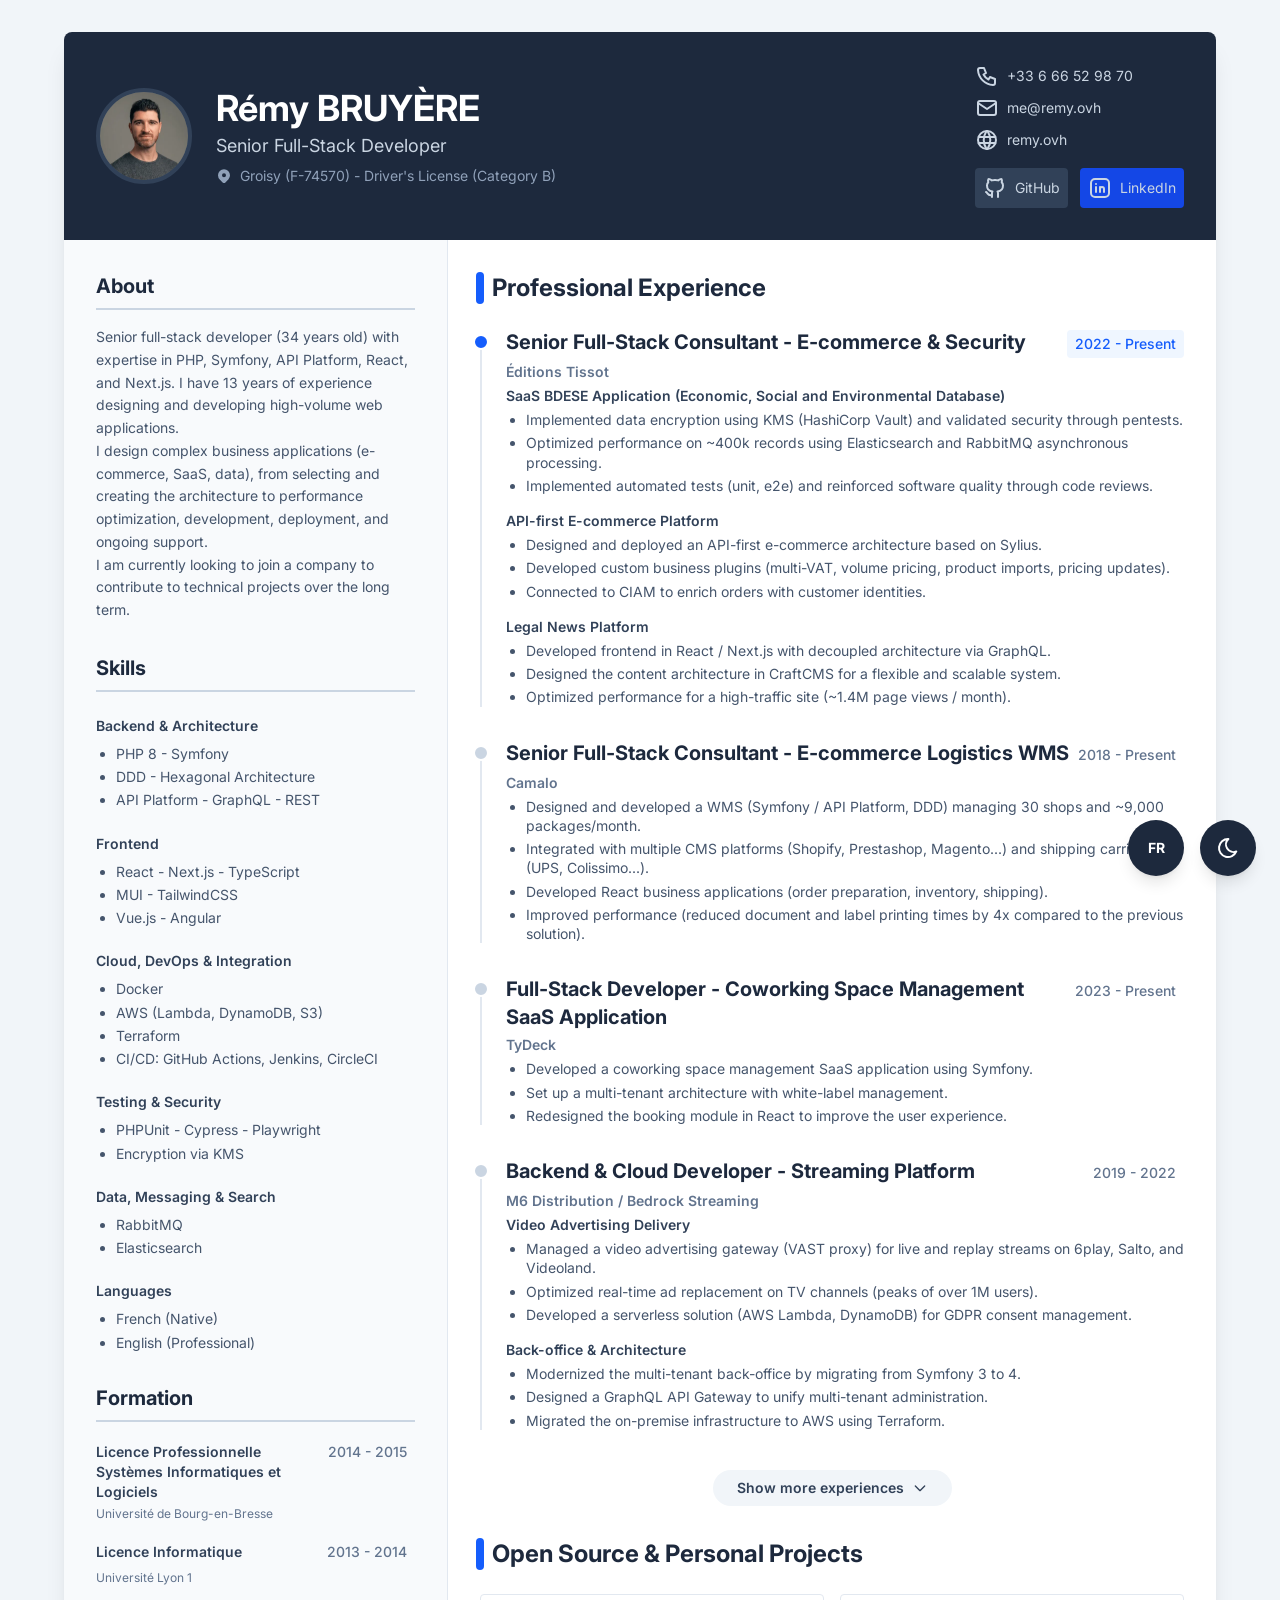
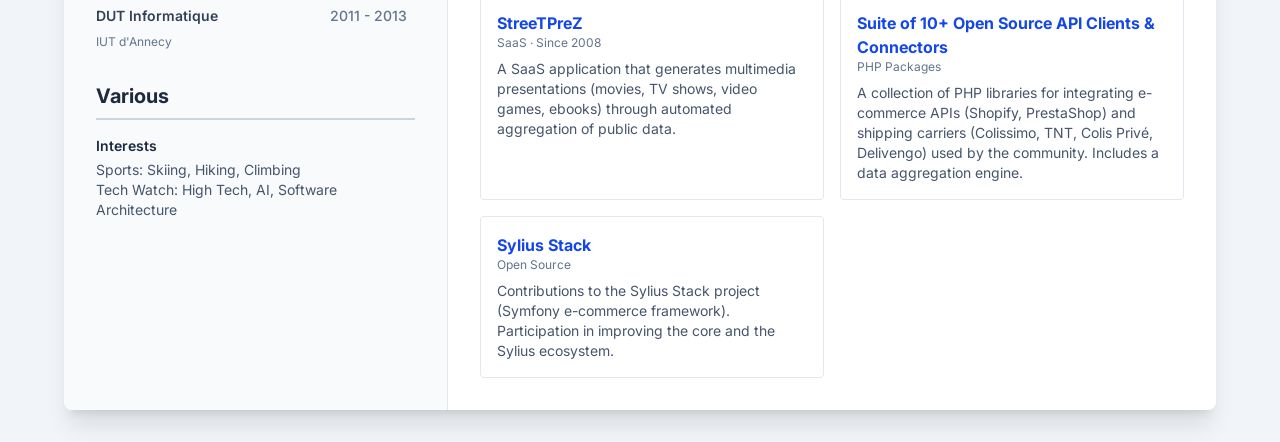
==== commit df14b91c: "Deploy from resume-astro-gh-page (Astro): 64758e85206040bb8a3b0364926e20ac6c92080a rem42/resume-astr" ====
--- a/en/index.html
+++ b/en/index.html
@@ -8,4 +8,4 @@
 					document.documentElement.classList.add('dark');
 				}
 			})();
-		</script><meta charset="UTF-8"><meta name="viewport" content="width=device-width, initial-scale=1.0"><title>Rémy BRUYÈRE - Resume - Senior Full-Stack Developer</title><meta name="description" content="Freelance Senior Developer and Consultant. Expert in PHP, Symfony, React, and PrestaShop. 10+ years of experience in E-commerce and complex Web Architecture. Available in French-speaking Switzerland (Border region), Annecy area, and Remote."><link href="https://fonts.googleapis.com/css2?family=Inter:wght@300;400;600;700&display=swap" rel="stylesheet"><link rel="icon" type="image/png" href="/favicon-96x96.png" sizes="96x96"><link rel="icon" type="image/svg+xml" href="/favicon.svg"><link rel="shortcut icon" href="/favicon.ico"><link rel="apple-touch-icon" sizes="180x180" href="/apple-touch-icon.png"><meta name="apple-mobile-web-app-title" content="Rémy BRUYERE"><link rel="manifest" href="/site.webmanifest"><meta name="generator" content="Astro v6.4.6"><link rel="stylesheet" href="/_astro/ThemeToggle.ceAgfvL8.css"><script type="module" src="/_astro/page.vzY--OHv.js"></script></head> <body class="bg-slate-100 dark:bg-slate-900 text-slate-800 dark:text-slate-200 py-8 px-4 print:p-0 print:bg-white transition-colors duration-300"> <div class="max-w-6xl mx-auto bg-white dark:bg-slate-800 shadow-xl rounded-lg overflow-hidden print:shadow-none print:w-[210mm] print:min-h-[297mm] transition-colors duration-300">  <header class="bg-slate-800 text-white p-8 md:flex md:justify-between md:items-center print:bg-white print:text-slate-800 print:px-4 print:pb-4 print:pt-0 print:flex print:flex-row print:justify-between print:items-center print:mb-2"> <div class="flex items-center gap-6"> <div class="h-24 w-24 rounded-full bg-slate-600 flex items-center justify-center text-3xl font-bold border-4 border-slate-700 shrink-0 overflow-hidden"> <img src="/_astro/Remy_BRUYERE_small.B9lpAZHT_1zaGDk.webp" alt="Profile picture of Rémy BRUYÈRE" loading="eager" decoding="async" width="352" height="471" class="w-full h-full object-cover object-top"> </div> <div> <h1 class="text-3xl md:text-4xl font-bold print:text-2xl">Rémy BRUYÈRE</h1> <p class="text-lg text-slate-300 print:text-slate-800 mt-1 print:text-base">Senior Full-Stack Developer</p>  <p class="text-sm text-slate-400 mt-2 flex flex-wrap gap-2 leading-4"> <svg xmlns="http://www.w3.org/2000/svg" width="16" height="16" viewBox="0 0 24 24" fill="currentColor" class="icon icon-tabler icons-tabler-filled icon-tabler-map-pin"> <path stroke="none" d="M0 0h24v24H0z" fill="none"></path> <path d="M18.364 4.636a9 9 0 0 1 .203 12.519l-.203 .21l-4.243 4.242a3 3 0 0 1 -4.097 .135l-.144 -.135l-4.244 -4.243a9 9 0 0 1 12.728 -12.728zm-6.364 3.364a3 3 0 1 0 0 6a3 3 0 0 0 0 -6"></path> </svg> <span>Groisy (F-74570) - Driver&#39;s License (Category B)</span> </p> </div> </div> <div class="mt-6 md:mt-0 flex flex-col gap-2 text-sm text-slate-300 print:text-slate-800 print:mt-0"> <a href="tel:+33666529870" class="hover:text-white transition flex items-center gap-2"> <span> <svg xmlns="http://www.w3.org/2000/svg" width="24" height="24" viewBox="0 0 24 24" fill="none" stroke="currentColor" stroke-width="2" stroke-linecap="round" stroke-linejoin="round" class="icon icon-tabler icons-tabler-outline icon-tabler-phone"> <path stroke="none" d="M0 0h24v24H0z" fill="none"></path> <path d="M5 4h4l2 5l-2.5 1.5a11 11 0 0 0 5 5l1.5 -2.5l5 2v4a2 2 0 0 1 -2 2a16 16 0 0 1 -15 -15a2 2 0 0 1 2 -2"></path> </svg>   </span> +33 6 66 52 98 70 </a><a href="mailto:me@remy.ovh" class="hover:text-white transition flex items-center gap-2"> <span>  <svg xmlns="http://www.w3.org/2000/svg" width="24" height="24" viewBox="0 0 24 24" fill="none" stroke="currentColor" stroke-width="2" stroke-linecap="round" stroke-linejoin="round" class="icon icon-tabler icons-tabler-outline icon-tabler-mail"> <path stroke="none" d="M0 0h24v24H0z" fill="none"></path> <path d="M3 7a2 2 0 0 1 2 -2h14a2 2 0 0 1 2 2v10a2 2 0 0 1 -2 2h-14a2 2 0 0 1 -2 -2v-10"></path> <path d="M3 7l9 6l9 -6"></path> </svg>  </span> me@remy.ovh </a><a href="//remy.ovh" class="hover:text-white transition flex items-center gap-2" target="_blank" rel="noopener noreferrer"> <span>   <svg xmlns="http://www.w3.org/2000/svg" width="24" height="24" viewBox="0 0 24 24" fill="none" stroke="currentColor" stroke-width="2" stroke-linecap="round" stroke-linejoin="round" class="icon icon-tabler icons-tabler-outline icon-tabler-world"> <path stroke="none" d="M0 0h24v24H0z" fill="none"></path> <path d="M3 12a9 9 0 1 0 18 0a9 9 0 0 0 -18 0"></path> <path d="M3.6 9h16.8"></path> <path d="M3.6 15h16.8"></path> <path d="M11.5 3a17 17 0 0 0 0 18"></path> <path d="M12.5 3a17 17 0 0 1 0 18"></path> </svg> </span> remy.ovh </a> <div class="flex gap-3 mt-2 print:hidden"> <a href="https://github.com/rem42" target="_blank" rel="noopener noreferrer" class="bg-slate-700 hover:bg-slate-600 p-2 rounded transition flex items-center gap-2" title="rem42"> <svg xmlns="http://www.w3.org/2000/svg" width="24" height="24" viewBox="0 0 24 24" fill="none" stroke="currentColor" stroke-width="2" stroke-linecap="round" stroke-linejoin="round" class="icon icon-tabler icons-tabler-outline icon-tabler-brand-github"> <path stroke="none" d="M0 0h24v24H0z" fill="none"></path> <path d="M9 19c-4.3 1.4 -4.3 -2.5 -6 -3m12 5v-3.5c0 -1 .1 -1.4 -.5 -2c2.8 -.3 5.5 -1.4 5.5 -6a4.6 4.6 0 0 0 -1.3 -3.2a4.2 4.2 0 0 0 -.1 -3.2s-1.1 -.3 -3.5 1.3a12.3 12.3 0 0 0 -6.2 0c-2.4 -1.6 -3.5 -1.3 -3.5 -1.3a4.2 4.2 0 0 0 -.1 3.2a4.6 4.6 0 0 0 -1.3 3.2c0 4.6 2.7 5.7 5.5 6c-.6 .6 -.6 1.2 -.5 2v3.5"></path> </svg> GitHub </a><a href="https://linkedin.com/in/remy-bruyere" target="_blank" rel="noopener noreferrer" class="bg-blue-700 hover:bg-blue-600 p-2 rounded transition flex items-center gap-2" title="remy-bruyere"> <svg xmlns="http://www.w3.org/2000/svg" width="24" height="24" viewBox="0 0 24 24" fill="none" stroke="currentColor" stroke-width="2" stroke-linecap="round" stroke-linejoin="round" class="icon icon-tabler icons-tabler-outline icon-tabler-brand-linkedin"> <path stroke="none" d="M0 0h24v24H0z" fill="none"></path> <path d="M8 11v5"></path> <path d="M8 8v.01"></path> <path d="M12 16v-5"></path> <path d="M16 16v-3a2 2 0 1 0 -4 0"></path> <path d="M3 7a4 4 0 0 1 4 -4h10a4 4 0 0 1 4 4v10a4 4 0 0 1 -4 4h-10a4 4 0 0 1 -4 -4l0 -10"></path> </svg> LinkedIn </a> </div> </div> </header> <div class="grid grid-cols-1 md:grid-cols-3 print:block"> <aside class="bg-slate-50 dark:bg-slate-700 p-8 border-r border-slate-200 dark:border-slate-600 md:col-span-1 print:w-full print:border-r-0 print:mb-4 print:bg-white print:p-0 transition-colors duration-300"> <section class="mb-8 print:mb-0"> <h2 class="text-xl font-bold text-slate-800 dark:text-slate-100 border-b-2 border-slate-300 dark:border-slate-500 pb-2 mb-4 print:pb-0 print:mb-2"> About </h2> <p class="text-sm text-slate-600 dark:text-slate-300 leading-relaxed">Senior full-stack developer (34 years old) with expertise in PHP, Symfony, API Platform, React, and Next.js. I have 13 years of experience designing and developing high-volume web applications.<br/>I design complex business applications (e-commerce, SaaS, data), from selecting and creating the architecture to performance optimization, development, deployment, and ongoing support.<br/>I am currently looking to join a company to contribute to technical projects over the long term.</p> </section> <section class="mb-8 print:mb-4 print:hidden"> <h2 class="text-xl font-bold text-slate-800 dark:text-slate-100 border-b-2 border-slate-300 dark:border-slate-500 pb-2 mb-6 print:pb-0 print:mb-4 print:mt-8"> Skills </h2> <div class="space-y-6 print:flex print:flex-col print:gap-4 print:space-y-0"> <div> <h3 class="font-semibold text-slate-700 dark:text-slate-200 mb-2 text-sm "> Backend &amp; Architecture </h3> <ul class="list-disc list-outside pl-5 space-y-1 text-sm text-slate-600 dark:text-slate-300"> <li class="leading-snug text-slate-600 dark:text-slate-300 text-sm">PHP 8 - Symfony</li><li class="leading-snug text-slate-600 dark:text-slate-300 text-sm">DDD - Hexagonal Architecture</li><li class="leading-snug text-slate-600 dark:text-slate-300 text-sm">API Platform - GraphQL - REST</li> </ul> </div><div> <h3 class="font-semibold text-slate-700 dark:text-slate-200 mb-2 text-sm mt-6 print:mt-0"> Frontend </h3> <ul class="list-disc list-outside pl-5 space-y-1 text-sm text-slate-600 dark:text-slate-300"> <li class="leading-snug text-slate-600 dark:text-slate-300 text-sm">React - Next.js - TypeScript</li><li class="leading-snug text-slate-600 dark:text-slate-300 text-sm">MUI - TailwindCSS</li><li class="leading-snug text-slate-600 dark:text-slate-300 text-sm">Vue.js - Angular</li> </ul> </div><div> <h3 class="font-semibold text-slate-700 dark:text-slate-200 mb-2 text-sm mt-6 print:mt-0"> Cloud, DevOps &amp; Integration </h3> <ul class="list-disc list-outside pl-5 space-y-1 text-sm text-slate-600 dark:text-slate-300"> <li class="leading-snug text-slate-600 dark:text-slate-300 text-sm">Docker</li><li class="leading-snug text-slate-600 dark:text-slate-300 text-sm">AWS (Lambda, DynamoDB, S3)</li><li class="leading-snug text-slate-600 dark:text-slate-300 text-sm">Terraform</li><li class="leading-snug text-slate-600 dark:text-slate-300 text-sm">CI/CD: GitHub Actions, Jenkins, CircleCI</li> </ul> </div><div> <h3 class="font-semibold text-slate-700 dark:text-slate-200 mb-2 text-sm mt-6 print:mt-0"> Testing &amp; Security </h3> <ul class="list-disc list-outside pl-5 space-y-1 text-sm text-slate-600 dark:text-slate-300"> <li class="leading-snug text-slate-600 dark:text-slate-300 text-sm">PHPUnit - Cypress - Playwright</li><li class="leading-snug text-slate-600 dark:text-slate-300 text-sm">Encryption via KMS</li> </ul> </div><div> <h3 class="font-semibold text-slate-700 dark:text-slate-200 mb-2 text-sm mt-6 print:mt-0"> Data, Messaging &amp; Search </h3> <ul class="list-disc list-outside pl-5 space-y-1 text-sm text-slate-600 dark:text-slate-300"> <li class="leading-snug text-slate-600 dark:text-slate-300 text-sm">RabbitMQ</li><li class="leading-snug text-slate-600 dark:text-slate-300 text-sm">Elasticsearch</li> </ul> </div><div> <h3 class="font-semibold text-slate-700 dark:text-slate-200 mb-2 text-sm mt-6 print:mt-0"> Languages </h3> <ul class="list-disc list-outside pl-5 space-y-1 text-sm text-slate-600 dark:text-slate-300"> <li class="leading-snug text-slate-600 dark:text-slate-300 text-sm">French (Native)</li><li class="leading-snug text-slate-600 dark:text-slate-300 text-sm">English (Professional)</li> </ul> </div> </div> </section> <section class="mb-8 print:mb-4 print:hidden"> <h2 class="text-xl font-bold text-slate-800 dark:text-slate-100 border-b-2 border-slate-300 dark:border-slate-500 pb-2 mb-4 print:pb-0 print:mb-4"> Formation </h2> <div class="space-y-4"> <div> <div class="flex flex-col sm:flex-row sm:justify-between sm:items-baseline mb-1"> <h3 class="font-semibold text-sm text-slate-700 dark:text-slate-100">Licence Professionnelle Systèmes Informatiques et Logiciels (équivalent : Bachelor HES en informatique)</h3> <span class="text-sm font-medium px-2 py-1 rounded whitespace-nowrap transition-colors duration-300 text-slate-500 dark:text-slate-400 group-hover:text-blue-600 dark:group-hover:text-blue-400 group-hover:bg-blue-50 dark:group-hover:bg-blue-900/30 print:text-slate-500 print:bg-white"> 2014 - 2015 </span> </div> <p class="text-xs text-slate-500 dark:text-slate-400">Université de Bourg-en-Bresse</p> </div><div> <div class="flex flex-col sm:flex-row sm:justify-between sm:items-baseline mb-1"> <h3 class="font-semibold text-sm text-slate-700 dark:text-slate-100">Licence Informatique (équivalent : Bachelor universitaire en informatique (HEU))</h3> <span class="text-sm font-medium px-2 py-1 rounded whitespace-nowrap transition-colors duration-300 text-slate-500 dark:text-slate-400 group-hover:text-blue-600 dark:group-hover:text-blue-400 group-hover:bg-blue-50 dark:group-hover:bg-blue-900/30 print:text-slate-500 print:bg-white"> 2013 - 2014 </span> </div> <p class="text-xs text-slate-500 dark:text-slate-400">Université Lyon 1</p> </div><div> <div class="flex flex-col sm:flex-row sm:justify-between sm:items-baseline mb-1"> <h3 class="font-semibold text-sm text-slate-700 dark:text-slate-100">DUT Informatique (équivalent : Diplôme ES / cycle Bachelor)</h3> <span class="text-sm font-medium px-2 py-1 rounded whitespace-nowrap transition-colors duration-300 text-slate-500 dark:text-slate-400 group-hover:text-blue-600 dark:group-hover:text-blue-400 group-hover:bg-blue-50 dark:group-hover:bg-blue-900/30 print:text-slate-500 print:bg-white"> 2011 - 2013 </span> </div> <p class="text-xs text-slate-500 dark:text-slate-400">IUT d&#39;Annecy</p> </div> </div> </section> <section class="print:hidden"> <h2 class="text-xl font-bold text-slate-800 dark:text-slate-100 border-b-2 border-slate-300 dark:border-slate-500 pb-2 mb-4 print:pb-0 print:mb-4 print:hidden"> Various </h2>  <div class="print:hidden"> <h3 class="font-semibold text-sm mb-1 text-slate-800 dark:text-slate-100">Interests</h3> <p class="text-sm text-slate-600 dark:text-slate-300"> Sports: Skiing, Hiking, Climbing </p><p class="text-sm text-slate-600 dark:text-slate-300"> Tech Watch: High Tech, AI, Software Architecture </p> </div> </section> </aside> <main class="p-8 md:col-span-2 print:p-0 print:w-full"> <section class="mb-8 print:mb-4"> <h2 class="text-2xl font-bold text-slate-800 dark:text-slate-100 mb-6 flex items-center gap-2 print:text-xl print:mb-4 print:border-b-2 print:border-slate-300"> <span class="bg-blue-600 dark:bg-blue-500 w-2 h-8 rounded -ms-1 print:ms-1 print:h-6 print:hidden"></span> Professional Experience </h2> <div class="flex flex-col print:block"> <div class="group mb-8 relative border-l-2 border-slate-200 dark:border-slate-600 hover:border-blue-400 pl-6 print:break-inside-avoid transition-colors duration-300   print:ms-0 print:mb-6 print:border-0 print:pl-0">  <div class="absolute -left-2.25 w-4 h-4 rounded-full border-2 border-white dark:border-slate-800 transition-colors duration-300 before:content-[''] before:absolute before:w-0.5 before:h-2 before:bg-white dark:before:bg-slate-800 before:-top-2 before:left-1/2 before:-translate-x-1/2 top-1.5 bg-blue-600 dark:bg-blue-500 print:hidden"></div>  <div class="flex flex-col sm:flex-row sm:justify-between sm:items-baseline mb-1"> <h3 class="text-xl font-bold text-slate-800 dark:text-slate-100 print:text-lg">Senior Full-Stack Consultant - E-commerce &amp; Security</h3> <span class="text-sm font-medium px-2 py-1 rounded whitespace-nowrap transition-colors duration-300 text-blue-600 dark:text-blue-400 bg-blue-50 dark:bg-blue-900/30 print:text-slate-500 print:bg-white"> 2022 - Present </span> </div> <p class="text-sm font-semibold text-slate-500 dark:text-slate-400 mb-1">Éditions Tissot</p> <div class="mb-4 last:mb-0 print:mb-2"> <h4 class="font-semibold text-slate-700 dark:text-slate-200 mb-1 text-sm">SaaS BDESE Application (Economic, Social and Environmental Database)</h4> <ul class="list-disc list-outside pl-5 space-y-1"> <li class="leading-snug text-slate-600 dark:text-slate-300 text-sm">Implemented data encryption using KMS (HashiCorp Vault) and validated security through pentests.</li><li class="leading-snug text-slate-600 dark:text-slate-300 text-sm">Optimized performance on ~400k records using Elasticsearch and RabbitMQ asynchronous processing.</li><li class="leading-snug text-slate-600 dark:text-slate-300 text-sm">Implemented automated tests (unit, e2e) and reinforced software quality through code reviews.</li> </ul>  </div><div class="mb-4 last:mb-0 print:mb-2"> <h4 class="font-semibold text-slate-700 dark:text-slate-200 mb-1 text-sm">API-first E-commerce Platform</h4> <ul class="list-disc list-outside pl-5 space-y-1"> <li class="leading-snug text-slate-600 dark:text-slate-300 text-sm">Designed and deployed an API-first e-commerce architecture based on Sylius.</li><li class="leading-snug text-slate-600 dark:text-slate-300 text-sm">Developed custom business plugins (multi-VAT, volume pricing, product imports, pricing updates).</li><li class="leading-snug text-slate-600 dark:text-slate-300 text-sm">Connected to CIAM to enrich orders with customer identities.</li> </ul>  </div><div class="mb-4 last:mb-0 print:mb-2"> <h4 class="font-semibold text-slate-700 dark:text-slate-200 mb-1 text-sm">Legal News Platform</h4> <ul class="list-disc list-outside pl-5 space-y-1"> <li class="leading-snug text-slate-600 dark:text-slate-300 text-sm">Developed frontend in React / Next.js with decoupled architecture via GraphQL.</li><li class="leading-snug text-slate-600 dark:text-slate-300 text-sm">Designed the content architecture in CraftCMS for a flexible and scalable system.</li><li class="leading-snug text-slate-600 dark:text-slate-300 text-sm">Optimized performance for a high-traffic site (~1.4M page views / month).</li> </ul>  </div> </div><div class="group mb-8 relative border-l-2 border-slate-200 dark:border-slate-600 hover:border-blue-400 pl-6 print:break-inside-avoid transition-colors duration-300   print:ms-0 print:mb-6 print:border-0 print:pl-0">  <div class="absolute -left-2.25 w-4 h-4 rounded-full border-2 border-white dark:border-slate-800 transition-colors duration-300 before:content-[''] before:absolute before:w-0.5 before:h-2 before:bg-white dark:before:bg-slate-800 before:-top-2 before:left-1/2 before:-translate-x-1/2 top-1.5 bg-slate-300 dark:bg-slate-500 group-hover:bg-blue-600 dark:group-hover:bg-blue-500 print:hidden"></div>  <div class="flex flex-col sm:flex-row sm:justify-between sm:items-baseline mb-1"> <h3 class="text-xl font-bold text-slate-800 dark:text-slate-100 print:text-lg">Senior Full-Stack Consultant - E-commerce Logistics WMS</h3> <span class="text-sm font-medium px-2 py-1 rounded whitespace-nowrap transition-colors duration-300 text-slate-500 dark:text-slate-400 group-hover:text-blue-600 dark:group-hover:text-blue-400 group-hover:bg-blue-50 dark:group-hover:bg-blue-900/30 print:text-slate-500 print:bg-white"> 2018 - Present </span> </div> <p class="text-sm font-semibold text-slate-500 dark:text-slate-400 mb-1">Camalo</p> <div class="mb-4 last:mb-0 print:mb-2">  <ul class="list-disc list-outside pl-5 space-y-1"> <li class="leading-snug text-slate-600 dark:text-slate-300 text-sm">Designed and developed a WMS (Symfony / API Platform, DDD) managing 30 shops and ~9,000 packages/month.</li><li class="leading-snug text-slate-600 dark:text-slate-300 text-sm">Integrated with multiple CMS platforms (Shopify, Prestashop, Magento...) and shipping carriers (UPS, Colissimo...).</li><li class="leading-snug text-slate-600 dark:text-slate-300 text-sm">Developed React business applications (order preparation, inventory, shipping).</li><li class="leading-snug text-slate-600 dark:text-slate-300 text-sm">Improved performance (reduced document and label printing times by 4x compared to the previous solution).</li> </ul>  </div> </div><div class="group mb-8 relative border-l-2 border-slate-200 dark:border-slate-600 hover:border-blue-400 pl-6 print:break-inside-avoid transition-colors duration-300  print:hidden print:ms-0 print:mb-6 print:border-0 print:pl-0">  <div class="absolute -left-2.25 w-4 h-4 rounded-full border-2 border-white dark:border-slate-800 transition-colors duration-300 before:content-[''] before:absolute before:w-0.5 before:h-2 before:bg-white dark:before:bg-slate-800 before:-top-2 before:left-1/2 before:-translate-x-1/2 top-1.5 bg-slate-300 dark:bg-slate-500 group-hover:bg-blue-600 dark:group-hover:bg-blue-500 print:hidden"></div>  <div class="flex flex-col sm:flex-row sm:justify-between sm:items-baseline mb-1"> <h3 class="text-xl font-bold text-slate-800 dark:text-slate-100 print:text-lg">Full-Stack Developer - Coworking Space Management SaaS Application</h3> <span class="text-sm font-medium px-2 py-1 rounded whitespace-nowrap transition-colors duration-300 text-slate-500 dark:text-slate-400 group-hover:text-blue-600 dark:group-hover:text-blue-400 group-hover:bg-blue-50 dark:group-hover:bg-blue-900/30 print:text-slate-500 print:bg-white"> 2023 - Present </span> </div> <p class="text-sm font-semibold text-slate-500 dark:text-slate-400 mb-1">TyDeck</p> <div class="mb-4 last:mb-0 print:mb-2">  <ul class="list-disc list-outside pl-5 space-y-1"> <li class="leading-snug text-slate-600 dark:text-slate-300 text-sm">Developed a coworking space management SaaS application using Symfony.</li><li class="leading-snug text-slate-600 dark:text-slate-300 text-sm">Set up a multi-tenant architecture with white-label management.</li><li class="leading-snug text-slate-600 dark:text-slate-300 text-sm">Redesigned the booking module in React to improve the user experience.</li> </ul>  </div> </div><div class="group mb-8 relative border-l-2 border-slate-200 dark:border-slate-600 hover:border-blue-400 pl-6 print:break-inside-avoid transition-colors duration-300   print:ms-0 print:mb-6 print:border-0 print:pl-0">  <div class="absolute -left-2.25 w-4 h-4 rounded-full border-2 border-white dark:border-slate-800 transition-colors duration-300 before:content-[''] before:absolute before:w-0.5 before:h-2 before:bg-white dark:before:bg-slate-800 before:-top-2 before:left-1/2 before:-translate-x-1/2 top-1.5 bg-slate-300 dark:bg-slate-500 group-hover:bg-blue-600 dark:group-hover:bg-blue-500 print:hidden"></div>  <div class="flex flex-col sm:flex-row sm:justify-between sm:items-baseline mb-1"> <h3 class="text-xl font-bold text-slate-800 dark:text-slate-100 print:text-lg">Backend &amp; Cloud Developer - Streaming Platform</h3> <span class="text-sm font-medium px-2 py-1 rounded whitespace-nowrap transition-colors duration-300 text-slate-500 dark:text-slate-400 group-hover:text-blue-600 dark:group-hover:text-blue-400 group-hover:bg-blue-50 dark:group-hover:bg-blue-900/30 print:text-slate-500 print:bg-white"> 2019 - 2022 </span> </div> <p class="text-sm font-semibold text-slate-500 dark:text-slate-400 mb-1">M6 Distribution / Bedrock Streaming</p> <div class="mb-4 last:mb-0 print:mb-2"> <h4 class="font-semibold text-slate-700 dark:text-slate-200 mb-1 text-sm">Video Advertising Delivery</h4> <ul class="list-disc list-outside pl-5 space-y-1"> <li class="leading-snug text-slate-600 dark:text-slate-300 text-sm">Managed a video advertising gateway (VAST proxy) for live and replay streams on 6play, Salto, and Videoland.</li><li class="leading-snug text-slate-600 dark:text-slate-300 text-sm">Optimized real-time ad replacement on TV channels (peaks of over 1M users).</li><li class="leading-snug text-slate-600 dark:text-slate-300 text-sm">Developed a serverless solution (AWS Lambda, DynamoDB) for GDPR consent management.</li> </ul>  </div><div class="mb-4 last:mb-0 print:mb-2"> <h4 class="font-semibold text-slate-700 dark:text-slate-200 mb-1 text-sm">Back-office &amp; Architecture</h4> <ul class="list-disc list-outside pl-5 space-y-1"> <li class="leading-snug text-slate-600 dark:text-slate-300 text-sm">Modernized the multi-tenant back-office by migrating from Symfony 3 to 4.</li><li class="leading-snug text-slate-600 dark:text-slate-300 text-sm">Designed a GraphQL API Gateway to unify multi-tenant administration.</li><li class="leading-snug text-slate-600 dark:text-slate-300 text-sm">Migrated the on-premise infrastructure to AWS using Terraform.</li> </ul>  </div> </div><div class="group mb-8 relative border-l-2 border-slate-200 dark:border-slate-600 hover:border-blue-400 pl-6 print:break-inside-avoid transition-colors duration-300 hidden more-experience print:hidden  print:ms-0 print:mb-6 print:border-0 print:pl-0">  <div class="absolute -left-2.25 w-4 h-4 rounded-full border-2 border-white dark:border-slate-800 transition-colors duration-300 before:content-[''] before:absolute before:w-0.5 before:h-2 before:bg-white dark:before:bg-slate-800 before:-top-2 before:left-1/2 before:-translate-x-1/2 top-1.5 bg-slate-300 dark:bg-slate-500 group-hover:bg-blue-600 dark:group-hover:bg-blue-500 print:hidden"></div>  <div class="flex flex-col sm:flex-row sm:justify-between sm:items-baseline mb-1"> <h3 class="text-xl font-bold text-slate-800 dark:text-slate-100 print:text-lg">Full-Stack Developer - HR SaaS</h3> <span class="text-sm font-medium px-2 py-1 rounded whitespace-nowrap transition-colors duration-300 text-slate-500 dark:text-slate-400 group-hover:text-blue-600 dark:group-hover:text-blue-400 group-hover:bg-blue-50 dark:group-hover:bg-blue-900/30 print:text-slate-500 print:bg-white"> 2018 - 2019 </span> </div> <p class="text-sm font-semibold text-slate-500 dark:text-slate-400 mb-1">Éditions Tissot</p> <div class="mb-4 last:mb-0 print:mb-2">  <ul class="list-disc list-outside pl-5 space-y-1"> <li class="leading-snug text-slate-600 dark:text-slate-300 text-sm">Developed an HR SaaS application on a microservices architecture (Symfony, RabbitMQ).</li><li class="leading-snug text-slate-600 dark:text-slate-300 text-sm">Implemented the frontend in Angular with inter-service communication.</li><li class="leading-snug text-slate-600 dark:text-slate-300 text-sm">Set up automated tests (PHPUnit, Behat, Cypress) to secure deployments.</li> </ul>  </div> </div><div class="group mb-8 relative border-l-2 border-slate-200 dark:border-slate-600 hover:border-blue-400 pl-6 print:break-inside-avoid transition-colors duration-300 hidden more-experience print:hidden  print:ms-0 print:mb-6 print:border-0 print:pl-0">  <div class="absolute -left-2.25 w-4 h-4 rounded-full border-2 border-white dark:border-slate-800 transition-colors duration-300 before:content-[''] before:absolute before:w-0.5 before:h-2 before:bg-white dark:before:bg-slate-800 before:-top-2 before:left-1/2 before:-translate-x-1/2 top-1.5 bg-slate-300 dark:bg-slate-500 group-hover:bg-blue-600 dark:group-hover:bg-blue-500 print:hidden"></div>  <div class="flex flex-col sm:flex-row sm:justify-between sm:items-baseline mb-1"> <h3 class="text-xl font-bold text-slate-800 dark:text-slate-100 print:text-lg">Freelance Consultant - E-commerce &amp; Web Projects</h3> <span class="text-sm font-medium px-2 py-1 rounded whitespace-nowrap transition-colors duration-300 text-slate-500 dark:text-slate-400 group-hover:text-blue-600 dark:group-hover:text-blue-400 group-hover:bg-blue-50 dark:group-hover:bg-blue-900/30 print:text-slate-500 print:bg-white"> 2017 - Present </span> </div> <p class="text-sm font-semibold text-slate-500 dark:text-slate-400 mb-1">Various clients</p> <div class="mb-4 last:mb-0 print:mb-2">  <ul class="list-disc list-outside pl-5 space-y-1"> <li class="leading-snug text-slate-600 dark:text-slate-300 text-sm">Performed complex e-commerce migrations (Magento, PrestaShop, WooCommerce) with data migration and business continuity.</li><li class="leading-snug text-slate-600 dark:text-slate-300 text-sm">Developed custom solutions (Shopify, PrestaShop, WordPress): specific modules, workflow automation, API integrations.</li><li class="leading-snug text-slate-600 dark:text-slate-300 text-sm">Designed and optimized web architectures (data modeling, performance, hosting) for e-commerce environments.</li> </ul>  </div> </div><div class="group mb-8 relative border-l-2 border-slate-200 dark:border-slate-600 hover:border-blue-400 pl-6 print:break-inside-avoid transition-colors duration-300 hidden more-experience print:hidden  print:ms-0 print:mb-6 print:border-0 print:pl-0">  <div class="absolute -left-2.25 w-4 h-4 rounded-full border-2 border-white dark:border-slate-800 transition-colors duration-300 before:content-[''] before:absolute before:w-0.5 before:h-2 before:bg-white dark:before:bg-slate-800 before:-top-2 before:left-1/2 before:-translate-x-1/2 top-1.5 bg-slate-300 dark:bg-slate-500 group-hover:bg-blue-600 dark:group-hover:bg-blue-500 print:hidden"></div>  <div class="flex flex-col sm:flex-row sm:justify-between sm:items-baseline mb-1"> <h3 class="text-xl font-bold text-slate-800 dark:text-slate-100 print:text-lg">Backend Developer - E-commerce</h3> <span class="text-sm font-medium px-2 py-1 rounded whitespace-nowrap transition-colors duration-300 text-slate-500 dark:text-slate-400 group-hover:text-blue-600 dark:group-hover:text-blue-400 group-hover:bg-blue-50 dark:group-hover:bg-blue-900/30 print:text-slate-500 print:bg-white"> 2013 - 2018 </span> </div> <p class="text-sm font-semibold text-slate-500 dark:text-slate-400 mb-1">Cadeau Maestro</p> <div class="mb-4 last:mb-0 print:mb-2">  <ul class="list-disc list-outside pl-5 space-y-1"> <li class="leading-snug text-slate-600 dark:text-slate-300 text-sm">Developed and maintained a high-traffic e-commerce platform (PrestaShop).</li><li class="leading-snug text-slate-600 dark:text-slate-300 text-sm">Designed custom modules and continuously evolved business features.</li><li class="leading-snug text-slate-600 dark:text-slate-300 text-sm">Took on progressive responsibilities up to the lead developer role.</li> </ul>  </div> </div> </div> <div class="flex justify-center mt-2 print:hidden"> <button id="toggle-experiences-btn" data-more="Show more experiences" data-less="Show less experiences" class="px-6 py-2 bg-slate-100 dark:bg-slate-700 text-slate-700 dark:text-slate-200 font-semibold rounded-full hover:bg-slate-200 dark:hover:bg-slate-600 transition-all text-sm group flex items-center gap-2 cursor-pointer"> <span>Show more experiences</span> <svg xmlns="http://www.w3.org/2000/svg" class="h-4 w-4 transition-transform group-hover:translate-y-1" fill="none" viewBox="0 0 24 24" stroke="currentColor"> <path stroke-linecap="round" stroke-linejoin="round" stroke-width="2" d="M19 9l-7 7-7-7"></path> </svg> </button> </div> </section> <script type="module">const s=document.getElementById("toggle-experiences-btn");s&&s.addEventListener("click",function(){const o=document.querySelectorAll(".more-experience"),t=this.querySelector("span"),e=this.querySelector("svg");if(!t||!e)return;const n=s.getAttribute("data-more"),r=s.getAttribute("data-less");if(!n||!r)return;const i=t.innerText===n;o.forEach(c=>{c.classList.toggle("hidden")}),i?(t.innerText=r,e.classList.add("rotate-180"),e.classList.remove("group-hover:translate-y-1")):(t.innerText=n,e.classList.remove("rotate-180"),e.classList.add("group-hover:translate-y-1"))});</script> <div class="hidden print:block"> <section class="print:mb-4"> <h2 class="text-xl font-bold text-slate-800 dark:text-slate-100 border-b-2 border-slate-300 dark:border-slate-500 pb-2 mb-6 print:pb-0 print:mb-4 print:mt-8"> Skills </h2> <div class="space-y-6 print:flex print:flex-col print:gap-4 print:space-y-0"> <div> <h3 class="font-semibold text-slate-700 dark:text-slate-200 mb-2 text-sm "> Backend &amp; Architecture </h3> <ul class="list-disc list-outside pl-5 space-y-1 text-sm text-slate-600 dark:text-slate-300"> <li class="leading-snug text-slate-600 dark:text-slate-300 text-sm">PHP 8 - Symfony</li><li class="leading-snug text-slate-600 dark:text-slate-300 text-sm">DDD - Hexagonal Architecture</li><li class="leading-snug text-slate-600 dark:text-slate-300 text-sm">API Platform - GraphQL - REST</li> </ul> </div><div> <h3 class="font-semibold text-slate-700 dark:text-slate-200 mb-2 text-sm mt-6 print:mt-0"> Frontend </h3> <ul class="list-disc list-outside pl-5 space-y-1 text-sm text-slate-600 dark:text-slate-300"> <li class="leading-snug text-slate-600 dark:text-slate-300 text-sm">React - Next.js - TypeScript</li><li class="leading-snug text-slate-600 dark:text-slate-300 text-sm">MUI - TailwindCSS</li><li class="leading-snug text-slate-600 dark:text-slate-300 text-sm">Vue.js - Angular</li> </ul> </div><div> <h3 class="font-semibold text-slate-700 dark:text-slate-200 mb-2 text-sm mt-6 print:mt-0"> Cloud, DevOps &amp; Integration </h3> <ul class="list-disc list-outside pl-5 space-y-1 text-sm text-slate-600 dark:text-slate-300"> <li class="leading-snug text-slate-600 dark:text-slate-300 text-sm">Docker</li><li class="leading-snug text-slate-600 dark:text-slate-300 text-sm">AWS (Lambda, DynamoDB, S3)</li><li class="leading-snug text-slate-600 dark:text-slate-300 text-sm">Terraform</li><li class="leading-snug text-slate-600 dark:text-slate-300 text-sm">CI/CD: GitHub Actions, Jenkins, CircleCI</li> </ul> </div><div> <h3 class="font-semibold text-slate-700 dark:text-slate-200 mb-2 text-sm mt-6 print:mt-0"> Testing &amp; Security </h3> <ul class="list-disc list-outside pl-5 space-y-1 text-sm text-slate-600 dark:text-slate-300"> <li class="leading-snug text-slate-600 dark:text-slate-300 text-sm">PHPUnit - Cypress - Playwright</li><li class="leading-snug text-slate-600 dark:text-slate-300 text-sm">Encryption via KMS</li> </ul> </div><div> <h3 class="font-semibold text-slate-700 dark:text-slate-200 mb-2 text-sm mt-6 print:mt-0"> Data, Messaging &amp; Search </h3> <ul class="list-disc list-outside pl-5 space-y-1 text-sm text-slate-600 dark:text-slate-300"> <li class="leading-snug text-slate-600 dark:text-slate-300 text-sm">RabbitMQ</li><li class="leading-snug text-slate-600 dark:text-slate-300 text-sm">Elasticsearch</li> </ul> </div><div> <h3 class="font-semibold text-slate-700 dark:text-slate-200 mb-2 text-sm mt-6 print:mt-0"> Languages </h3> <ul class="list-disc list-outside pl-5 space-y-1 text-sm text-slate-600 dark:text-slate-300"> <li class="leading-snug text-slate-600 dark:text-slate-300 text-sm">French (Native)</li><li class="leading-snug text-slate-600 dark:text-slate-300 text-sm">English (Professional)</li> </ul> </div> </div> </section> <!-- Projects are only included here for the printed version --> <div class="print:mb-4"> <section> <h2 class="text-2xl font-bold text-slate-800 dark:text-slate-100 mb-6 flex items-center gap-2 print:text-xl print:mb-4 print:border-b-2 print:border-slate-300"> <span class="bg-blue-600 dark:bg-blue-500 w-2 h-8 rounded -ms-1 print:ms-1 print:h-6 print:hidden"></span> Open Source &amp; Personal Projects </h2> <div class="hidden print:block"> <ul class="list-disc list-outside pl-5 space-y-1 text-sm text-slate-600 dark:text-slate-300"> <li class="leading-snug text-slate-600 dark:text-slate-300 text-sm">Contributions to the Sylius Stack project</li><li class="leading-snug text-slate-600 dark:text-slate-300 text-sm">Development of PHP libraries for e-commerce API and shipping carrier integrations</li><li class="leading-snug text-slate-600 dark:text-slate-300 text-sm">Creation of a data aggregation SaaS (StreeTPreZ)</li> </ul> </div> <div class="grid grid-cols-1 md:grid-cols-2 gap-4 print:hidden"> <a href="https://streetprez.com" target="_blank" rel="noopener noreferrer" class="block p-4 bg-white dark:bg-slate-700 border border-slate-200 dark:border-slate-600 rounded hover:shadow-md dark:hover:shadow-slate-900/50 transition group"> <h3 class="font-bold text-blue-700 dark:text-blue-400 group-hover:underline">StreeTPreZ</h3> <p class="text-xs text-slate-500 dark:text-slate-400 mb-2">SaaS · Since 2008</p> <p class="text-sm text-slate-600 dark:text-slate-300">A SaaS application that generates multimedia presentations (movies, TV shows, video games, ebooks) through automated aggregation of public data.</p> </a><a href="https://github.com/rem42?tab=repositories&amp;q=scraper" target="_blank" rel="noopener noreferrer" class="block p-4 bg-white dark:bg-slate-700 border border-slate-200 dark:border-slate-600 rounded hover:shadow-md dark:hover:shadow-slate-900/50 transition group"> <h3 class="font-bold text-blue-700 dark:text-blue-400 group-hover:underline">Suite of 10+ Open Source API Clients &amp; Connectors</h3> <p class="text-xs text-slate-500 dark:text-slate-400 mb-2">PHP Packages</p> <p class="text-sm text-slate-600 dark:text-slate-300">A collection of PHP libraries for integrating e-commerce APIs (Shopify, PrestaShop) and shipping carriers (Colissimo, TNT, Colis Privé, Delivengo) used by the community. Includes a data aggregation engine.</p> </a><a href="https://github.com/Sylius/Stack" target="_blank" rel="noopener noreferrer" class="block p-4 bg-white dark:bg-slate-700 border border-slate-200 dark:border-slate-600 rounded hover:shadow-md dark:hover:shadow-slate-900/50 transition group"> <h3 class="font-bold text-blue-700 dark:text-blue-400 group-hover:underline">Sylius Stack</h3> <p class="text-xs text-slate-500 dark:text-slate-400 mb-2">Open Source</p> <p class="text-sm text-slate-600 dark:text-slate-300">Contributions to the Sylius Stack project (Symfony e-commerce framework). Participation in improving the core and the Sylius ecosystem.</p> </a> </div> </section> </div> <div class="print:mb-4"> <h2 class="text-xl font-bold text-slate-800 dark:text-slate-100 border-b-2 border-slate-300 dark:border-slate-500 pb-2 mb-4 print:pb-0 print:mb-4"> Formation </h2> <div class="space-y-4"> <div> <div class="flex flex-col sm:flex-row sm:justify-between sm:items-baseline mb-1"> <h3 class="font-semibold text-sm text-slate-700 dark:text-slate-100">Licence Professionnelle Systèmes Informatiques et Logiciels (équivalent : Bachelor HES en informatique)</h3> <span class="text-sm font-medium px-2 py-1 rounded whitespace-nowrap transition-colors duration-300 text-slate-500 dark:text-slate-400 group-hover:text-blue-600 dark:group-hover:text-blue-400 group-hover:bg-blue-50 dark:group-hover:bg-blue-900/30 print:text-slate-500 print:bg-white"> 2014 - 2015 </span> </div> <p class="text-xs text-slate-500 dark:text-slate-400">Université de Bourg-en-Bresse</p> </div><div> <div class="flex flex-col sm:flex-row sm:justify-between sm:items-baseline mb-1"> <h3 class="font-semibold text-sm text-slate-700 dark:text-slate-100">Licence Informatique (équivalent : Bachelor universitaire en informatique (HEU))</h3> <span class="text-sm font-medium px-2 py-1 rounded whitespace-nowrap transition-colors duration-300 text-slate-500 dark:text-slate-400 group-hover:text-blue-600 dark:group-hover:text-blue-400 group-hover:bg-blue-50 dark:group-hover:bg-blue-900/30 print:text-slate-500 print:bg-white"> 2013 - 2014 </span> </div> <p class="text-xs text-slate-500 dark:text-slate-400">Université Lyon 1</p> </div><div> <div class="flex flex-col sm:flex-row sm:justify-between sm:items-baseline mb-1"> <h3 class="font-semibold text-sm text-slate-700 dark:text-slate-100">DUT Informatique (équivalent : Diplôme ES / cycle Bachelor)</h3> <span class="text-sm font-medium px-2 py-1 rounded whitespace-nowrap transition-colors duration-300 text-slate-500 dark:text-slate-400 group-hover:text-blue-600 dark:group-hover:text-blue-400 group-hover:bg-blue-50 dark:group-hover:bg-blue-900/30 print:text-slate-500 print:bg-white"> 2011 - 2013 </span> </div> <p class="text-xs text-slate-500 dark:text-slate-400">IUT d&#39;Annecy</p> </div> </div> </div> </div> <div class="print:hidden"> <section> <h2 class="text-2xl font-bold text-slate-800 dark:text-slate-100 mb-6 flex items-center gap-2 print:text-xl print:mb-4 print:border-b-2 print:border-slate-300"> <span class="bg-blue-600 dark:bg-blue-500 w-2 h-8 rounded -ms-1 print:ms-1 print:h-6 print:hidden"></span> Open Source &amp; Personal Projects </h2> <div class="hidden print:block"> <ul class="list-disc list-outside pl-5 space-y-1 text-sm text-slate-600 dark:text-slate-300"> <li class="leading-snug text-slate-600 dark:text-slate-300 text-sm">Contributions to the Sylius Stack project</li><li class="leading-snug text-slate-600 dark:text-slate-300 text-sm">Development of PHP libraries for e-commerce API and shipping carrier integrations</li><li class="leading-snug text-slate-600 dark:text-slate-300 text-sm">Creation of a data aggregation SaaS (StreeTPreZ)</li> </ul> </div> <div class="grid grid-cols-1 md:grid-cols-2 gap-4 print:hidden"> <a href="https://streetprez.com" target="_blank" rel="noopener noreferrer" class="block p-4 bg-white dark:bg-slate-700 border border-slate-200 dark:border-slate-600 rounded hover:shadow-md dark:hover:shadow-slate-900/50 transition group"> <h3 class="font-bold text-blue-700 dark:text-blue-400 group-hover:underline">StreeTPreZ</h3> <p class="text-xs text-slate-500 dark:text-slate-400 mb-2">SaaS · Since 2008</p> <p class="text-sm text-slate-600 dark:text-slate-300">A SaaS application that generates multimedia presentations (movies, TV shows, video games, ebooks) through automated aggregation of public data.</p> </a><a href="https://github.com/rem42?tab=repositories&amp;q=scraper" target="_blank" rel="noopener noreferrer" class="block p-4 bg-white dark:bg-slate-700 border border-slate-200 dark:border-slate-600 rounded hover:shadow-md dark:hover:shadow-slate-900/50 transition group"> <h3 class="font-bold text-blue-700 dark:text-blue-400 group-hover:underline">Suite of 10+ Open Source API Clients &amp; Connectors</h3> <p class="text-xs text-slate-500 dark:text-slate-400 mb-2">PHP Packages</p> <p class="text-sm text-slate-600 dark:text-slate-300">A collection of PHP libraries for integrating e-commerce APIs (Shopify, PrestaShop) and shipping carriers (Colissimo, TNT, Colis Privé, Delivengo) used by the community. Includes a data aggregation engine.</p> </a><a href="https://github.com/Sylius/Stack" target="_blank" rel="noopener noreferrer" class="block p-4 bg-white dark:bg-slate-700 border border-slate-200 dark:border-slate-600 rounded hover:shadow-md dark:hover:shadow-slate-900/50 transition group"> <h3 class="font-bold text-blue-700 dark:text-blue-400 group-hover:underline">Sylius Stack</h3> <p class="text-xs text-slate-500 dark:text-slate-400 mb-2">Open Source</p> <p class="text-sm text-slate-600 dark:text-slate-300">Contributions to the Sylius Stack project (Symfony e-commerce framework). Participation in improving the core and the Sylius ecosystem.</p> </a> </div> </section> </div> </main> </div> <!-- Floating Dark Mode Toggle --><button id="theme-toggle" class="fixed bottom-6 right-6 p-4 bg-slate-800 dark:bg-slate-200 text-white dark:text-slate-800 rounded-full shadow-lg hover:shadow-xl hover:scale-110 transition-all duration-300 print:hidden z-50 cursor-pointer" title="Toggle dark mode"> <!-- Sun icon (shown in dark mode) --> <svg id="theme-toggle-light-icon" class="hidden w-6 h-6" xmlns="http://www.w3.org/2000/svg" viewBox="0 0 24 24" fill="none" stroke="currentColor" stroke-width="2" stroke-linecap="round" stroke-linejoin="round"> <circle cx="12" cy="12" r="4"></circle> <path d="M12 2v2"></path> <path d="M12 20v2"></path> <path d="M4.93 4.93l1.41 1.41"></path> <path d="M17.66 17.66l1.41 1.41"></path> <path d="M2 12h2"></path> <path d="M20 12h2"></path> <path d="M6.34 17.66l-1.41 1.41"></path> <path d="M19.07 4.93l-1.41 1.41"></path> </svg> <!-- Moon icon (shown in light mode) --> <svg id="theme-toggle-dark-icon" class="hidden w-6 h-6" xmlns="http://www.w3.org/2000/svg" viewBox="0 0 24 24" fill="none" stroke="currentColor" stroke-width="2" stroke-linecap="round" stroke-linejoin="round"> <path d="M12 3c.132 0 .263 0 .393 0a7.5 7.5 0 0 0 7.92 12.446a9 9 0 1 1 -8.313 -12.454z"></path> </svg> </button> <script type="module">const n=document.getElementById("theme-toggle"),e=document.getElementById("theme-toggle-light-icon"),t=document.getElementById("theme-toggle-dark-icon");function d(){!e||!t||(document.documentElement.classList.contains("dark")?(e.classList.remove("hidden"),t.classList.add("hidden")):(e.classList.add("hidden"),t.classList.remove("hidden")))}n&&(d(),n.addEventListener("click",function(){document.documentElement.classList.toggle("dark"),localStorage.setItem("theme",document.documentElement.classList.contains("dark")?"dark":"light"),d()}));</script> <a href="/" class="fixed bottom-6 right-24 p-4 bg-slate-800 dark:bg-slate-200 text-white dark:text-slate-800 rounded-full shadow-lg hover:shadow-xl hover:scale-110 transition-all duration-300 print:hidden z-50 cursor-pointer flex items-center justify-center font-bold text-sm w-14 h-14" title="Passer en Anglais"> FR </a>  </div> </body></html>+		</script><meta charset="UTF-8"><meta name="viewport" content="width=device-width, initial-scale=1.0"><title>Rémy BRUYÈRE - Resume - Senior Full-Stack Developer</title><meta name="description" content="Freelance Senior Developer and Consultant. Expert in PHP, Symfony, React, and PrestaShop. 10+ years of experience in E-commerce and complex Web Architecture. Available in French-speaking Switzerland (Border region), Annecy area, and Remote."><link href="https://fonts.googleapis.com/css2?family=Inter:wght@300;400;600;700&display=swap" rel="stylesheet"><link rel="icon" type="image/png" href="/favicon-96x96.png" sizes="96x96"><link rel="icon" type="image/svg+xml" href="/favicon.svg"><link rel="shortcut icon" href="/favicon.ico"><link rel="apple-touch-icon" sizes="180x180" href="/apple-touch-icon.png"><meta name="apple-mobile-web-app-title" content="Rémy BRUYERE"><link rel="manifest" href="/site.webmanifest"><meta name="generator" content="Astro v6.4.6"><link rel="stylesheet" href="/_astro/ThemeToggle.Do_FVetc.css"><script type="module" src="/_astro/page.vzY--OHv.js"></script></head> <body class="bg-slate-100 dark:bg-slate-900 text-slate-800 dark:text-slate-200 py-8 px-4 print:p-0 print:bg-white transition-colors duration-300"> <div class="max-w-6xl mx-auto bg-white dark:bg-slate-800 shadow-xl rounded-lg overflow-hidden print:shadow-none print:w-[210mm] print:min-h-[297mm] transition-colors duration-300">  <header class="bg-slate-800 text-white p-8 md:flex md:justify-between md:items-center print:bg-white print:text-slate-800 print:px-4 print:pb-4 print:pt-0 print:flex print:flex-row print:justify-between print:items-center print:mb-2"> <div class="flex items-center gap-6"> <div class="h-24 w-24 rounded-full bg-slate-600 flex items-center justify-center text-3xl font-bold border-4 border-slate-700 shrink-0 overflow-hidden"> <img src="/_astro/Remy_BRUYERE_small.B9lpAZHT_1zaGDk.webp" alt="Profile picture of Rémy BRUYÈRE" loading="eager" decoding="async" width="352" height="471" class="w-full h-full object-cover object-top"> </div> <div> <h1 class="text-3xl md:text-4xl font-bold print:text-2xl">Rémy BRUYÈRE</h1> <p class="text-lg text-slate-300 print:text-slate-800 mt-1 print:text-base">Senior Full-Stack Developer</p>  <p class="text-sm text-slate-400 mt-2 flex flex-wrap gap-2 leading-4"> <svg xmlns="http://www.w3.org/2000/svg" width="16" height="16" viewBox="0 0 24 24" fill="currentColor" class="icon icon-tabler icons-tabler-filled icon-tabler-map-pin"> <path stroke="none" d="M0 0h24v24H0z" fill="none"></path> <path d="M18.364 4.636a9 9 0 0 1 .203 12.519l-.203 .21l-4.243 4.242a3 3 0 0 1 -4.097 .135l-.144 -.135l-4.244 -4.243a9 9 0 0 1 12.728 -12.728zm-6.364 3.364a3 3 0 1 0 0 6a3 3 0 0 0 0 -6"></path> </svg> <span>Groisy (F-74570) - Driver&#39;s License (Category B)</span> </p> </div> </div> <div class="mt-6 md:mt-0 flex flex-col gap-2 text-sm text-slate-300 print:text-slate-800 print:mt-0"> <a href="tel:+33666529870" class="hover:text-white transition flex items-center gap-2"> <span> <svg xmlns="http://www.w3.org/2000/svg" width="24" height="24" viewBox="0 0 24 24" fill="none" stroke="currentColor" stroke-width="2" stroke-linecap="round" stroke-linejoin="round" class="icon icon-tabler icons-tabler-outline icon-tabler-phone"> <path stroke="none" d="M0 0h24v24H0z" fill="none"></path> <path d="M5 4h4l2 5l-2.5 1.5a11 11 0 0 0 5 5l1.5 -2.5l5 2v4a2 2 0 0 1 -2 2a16 16 0 0 1 -15 -15a2 2 0 0 1 2 -2"></path> </svg>   </span> +33 6 66 52 98 70 </a><a href="mailto:me@remy.ovh" class="hover:text-white transition flex items-center gap-2"> <span>  <svg xmlns="http://www.w3.org/2000/svg" width="24" height="24" viewBox="0 0 24 24" fill="none" stroke="currentColor" stroke-width="2" stroke-linecap="round" stroke-linejoin="round" class="icon icon-tabler icons-tabler-outline icon-tabler-mail"> <path stroke="none" d="M0 0h24v24H0z" fill="none"></path> <path d="M3 7a2 2 0 0 1 2 -2h14a2 2 0 0 1 2 2v10a2 2 0 0 1 -2 2h-14a2 2 0 0 1 -2 -2v-10"></path> <path d="M3 7l9 6l9 -6"></path> </svg>  </span> me@remy.ovh </a><a href="//remy.ovh" class="hover:text-white transition flex items-center gap-2" target="_blank" rel="noopener noreferrer"> <span>   <svg xmlns="http://www.w3.org/2000/svg" width="24" height="24" viewBox="0 0 24 24" fill="none" stroke="currentColor" stroke-width="2" stroke-linecap="round" stroke-linejoin="round" class="icon icon-tabler icons-tabler-outline icon-tabler-world"> <path stroke="none" d="M0 0h24v24H0z" fill="none"></path> <path d="M3 12a9 9 0 1 0 18 0a9 9 0 0 0 -18 0"></path> <path d="M3.6 9h16.8"></path> <path d="M3.6 15h16.8"></path> <path d="M11.5 3a17 17 0 0 0 0 18"></path> <path d="M12.5 3a17 17 0 0 1 0 18"></path> </svg> </span> remy.ovh </a> <div class="flex gap-3 mt-2 print:hidden"> <a href="https://github.com/rem42" target="_blank" rel="noopener noreferrer" class="bg-slate-700 hover:bg-slate-600 p-2 rounded transition flex items-center gap-2" title="rem42"> <svg xmlns="http://www.w3.org/2000/svg" width="24" height="24" viewBox="0 0 24 24" fill="none" stroke="currentColor" stroke-width="2" stroke-linecap="round" stroke-linejoin="round" class="icon icon-tabler icons-tabler-outline icon-tabler-brand-github"> <path stroke="none" d="M0 0h24v24H0z" fill="none"></path> <path d="M9 19c-4.3 1.4 -4.3 -2.5 -6 -3m12 5v-3.5c0 -1 .1 -1.4 -.5 -2c2.8 -.3 5.5 -1.4 5.5 -6a4.6 4.6 0 0 0 -1.3 -3.2a4.2 4.2 0 0 0 -.1 -3.2s-1.1 -.3 -3.5 1.3a12.3 12.3 0 0 0 -6.2 0c-2.4 -1.6 -3.5 -1.3 -3.5 -1.3a4.2 4.2 0 0 0 -.1 3.2a4.6 4.6 0 0 0 -1.3 3.2c0 4.6 2.7 5.7 5.5 6c-.6 .6 -.6 1.2 -.5 2v3.5"></path> </svg> GitHub </a><a href="https://linkedin.com/in/remy-bruyere" target="_blank" rel="noopener noreferrer" class="bg-blue-700 hover:bg-blue-600 p-2 rounded transition flex items-center gap-2" title="remy-bruyere"> <svg xmlns="http://www.w3.org/2000/svg" width="24" height="24" viewBox="0 0 24 24" fill="none" stroke="currentColor" stroke-width="2" stroke-linecap="round" stroke-linejoin="round" class="icon icon-tabler icons-tabler-outline icon-tabler-brand-linkedin"> <path stroke="none" d="M0 0h24v24H0z" fill="none"></path> <path d="M8 11v5"></path> <path d="M8 8v.01"></path> <path d="M12 16v-5"></path> <path d="M16 16v-3a2 2 0 1 0 -4 0"></path> <path d="M3 7a4 4 0 0 1 4 -4h10a4 4 0 0 1 4 4v10a4 4 0 0 1 -4 4h-10a4 4 0 0 1 -4 -4l0 -10"></path> </svg> LinkedIn </a> </div> </div> </header> <div class="grid grid-cols-1 md:grid-cols-3 print:block"> <aside class="bg-slate-50 dark:bg-slate-700 p-8 border-r border-slate-200 dark:border-slate-600 md:col-span-1 print:w-full print:border-r-0 print:mb-4 print:bg-white print:p-0 transition-colors duration-300"> <section class="mb-8 print:mb-0"> <h2 class="text-xl font-bold text-slate-800 dark:text-slate-100 border-b-2 border-slate-300 dark:border-slate-500 pb-2 mb-4 print:pb-0 print:mb-2"> About </h2> <p class="text-sm text-slate-600 dark:text-slate-300 leading-relaxed">Senior full-stack developer (34 years old) with expertise in PHP, Symfony, API Platform, React, and Next.js. I have 13 years of experience designing and developing high-volume web applications.<br/>I design complex business applications (e-commerce, SaaS, data), from selecting and creating the architecture to performance optimization, development, deployment, and ongoing support.<br/>I am currently looking to join a company to contribute to technical projects over the long term.</p> </section> <section class="mb-8 print:mb-4 print:hidden"> <h2 class="text-xl font-bold text-slate-800 dark:text-slate-100 border-b-2 border-slate-300 dark:border-slate-500 pb-2 mb-6 print:pb-0 print:mb-4 print:mt-8"> Skills </h2> <div class="space-y-6 print:flex print:flex-col print:gap-3 print:space-y-0"> <div> <h3 class="font-semibold text-slate-700 dark:text-slate-200 mb-2 text-sm print:mb-1 "> Backend &amp; Architecture </h3> <ul class="list-disc list-outside pl-5 space-y-1 text-sm text-slate-600 dark:text-slate-300"> <li class="leading-snug text-slate-600 dark:text-slate-300 text-sm">PHP 8 - Symfony</li><li class="leading-snug text-slate-600 dark:text-slate-300 text-sm">DDD - Hexagonal Architecture</li><li class="leading-snug text-slate-600 dark:text-slate-300 text-sm">API Platform - GraphQL - REST</li> </ul> </div><div> <h3 class="font-semibold text-slate-700 dark:text-slate-200 mb-2 text-sm print:mb-1 mt-6 print:mt-0"> Frontend </h3> <ul class="list-disc list-outside pl-5 space-y-1 text-sm text-slate-600 dark:text-slate-300"> <li class="leading-snug text-slate-600 dark:text-slate-300 text-sm">React - Next.js - TypeScript</li><li class="leading-snug text-slate-600 dark:text-slate-300 text-sm">MUI - TailwindCSS</li><li class="leading-snug text-slate-600 dark:text-slate-300 text-sm">Vue.js - Angular</li> </ul> </div><div> <h3 class="font-semibold text-slate-700 dark:text-slate-200 mb-2 text-sm print:mb-1 mt-6 print:mt-0"> Cloud, DevOps &amp; Integration </h3> <ul class="list-disc list-outside pl-5 space-y-1 text-sm text-slate-600 dark:text-slate-300"> <li class="leading-snug text-slate-600 dark:text-slate-300 text-sm">Docker</li><li class="leading-snug text-slate-600 dark:text-slate-300 text-sm">AWS (Lambda, DynamoDB, S3)</li><li class="leading-snug text-slate-600 dark:text-slate-300 text-sm">Terraform</li><li class="leading-snug text-slate-600 dark:text-slate-300 text-sm">CI/CD: GitHub Actions, Jenkins, CircleCI</li> </ul> </div><div> <h3 class="font-semibold text-slate-700 dark:text-slate-200 mb-2 text-sm print:mb-1 mt-6 print:mt-0"> Testing &amp; Security </h3> <ul class="list-disc list-outside pl-5 space-y-1 text-sm text-slate-600 dark:text-slate-300"> <li class="leading-snug text-slate-600 dark:text-slate-300 text-sm">PHPUnit - Cypress - Playwright</li><li class="leading-snug text-slate-600 dark:text-slate-300 text-sm">Encryption via KMS</li> </ul> </div><div> <h3 class="font-semibold text-slate-700 dark:text-slate-200 mb-2 text-sm print:mb-1 mt-6 print:mt-0"> Data, Messaging &amp; Search </h3> <ul class="list-disc list-outside pl-5 space-y-1 text-sm text-slate-600 dark:text-slate-300"> <li class="leading-snug text-slate-600 dark:text-slate-300 text-sm">RabbitMQ</li><li class="leading-snug text-slate-600 dark:text-slate-300 text-sm">Elasticsearch</li> </ul> </div><div> <h3 class="font-semibold text-slate-700 dark:text-slate-200 mb-2 text-sm print:mb-1 mt-6 print:mt-0"> Languages </h3> <ul class="list-disc list-outside pl-5 space-y-1 text-sm text-slate-600 dark:text-slate-300"> <li class="leading-snug text-slate-600 dark:text-slate-300 text-sm">French (Native)</li><li class="leading-snug text-slate-600 dark:text-slate-300 text-sm">English (Professional)</li> </ul> </div> </div> </section> <section class="mb-8 print:mb-4 print:hidden"> <h2 class="text-xl font-bold text-slate-800 dark:text-slate-100 border-b-2 border-slate-300 dark:border-slate-500 pb-2 mb-4 print:pb-0 print:mb-4"> Formation </h2> <div class="space-y-4"> <div> <div class="flex flex-col sm:flex-row sm:justify-between sm:items-baseline mb-1"> <h3 class="font-semibold text-sm text-slate-700 dark:text-slate-100">Licence Professionnelle Systèmes Informatiques et Logiciels</h3> <span class="text-sm font-medium px-2 py-1 rounded whitespace-nowrap transition-colors duration-300 text-slate-500 dark:text-slate-400 group-hover:text-blue-600 dark:group-hover:text-blue-400 group-hover:bg-blue-50 dark:group-hover:bg-blue-900/30 print:text-slate-500 print:bg-white"> 2014 - 2015 </span> </div> <p class="text-xs text-slate-500 dark:text-slate-400">Université de Bourg-en-Bresse</p> </div><div> <div class="flex flex-col sm:flex-row sm:justify-between sm:items-baseline mb-1"> <h3 class="font-semibold text-sm text-slate-700 dark:text-slate-100">Licence Informatique</h3> <span class="text-sm font-medium px-2 py-1 rounded whitespace-nowrap transition-colors duration-300 text-slate-500 dark:text-slate-400 group-hover:text-blue-600 dark:group-hover:text-blue-400 group-hover:bg-blue-50 dark:group-hover:bg-blue-900/30 print:text-slate-500 print:bg-white"> 2013 - 2014 </span> </div> <p class="text-xs text-slate-500 dark:text-slate-400">Université Lyon 1</p> </div><div> <div class="flex flex-col sm:flex-row sm:justify-between sm:items-baseline mb-1"> <h3 class="font-semibold text-sm text-slate-700 dark:text-slate-100">DUT Informatique</h3> <span class="text-sm font-medium px-2 py-1 rounded whitespace-nowrap transition-colors duration-300 text-slate-500 dark:text-slate-400 group-hover:text-blue-600 dark:group-hover:text-blue-400 group-hover:bg-blue-50 dark:group-hover:bg-blue-900/30 print:text-slate-500 print:bg-white"> 2011 - 2013 </span> </div> <p class="text-xs text-slate-500 dark:text-slate-400">IUT d&#39;Annecy</p> </div> </div> </section> <section class="print:hidden"> <h2 class="text-xl font-bold text-slate-800 dark:text-slate-100 border-b-2 border-slate-300 dark:border-slate-500 pb-2 mb-4 print:pb-0 print:mb-4 print:hidden"> Various </h2>  <div class="print:hidden"> <h3 class="font-semibold text-sm mb-1 text-slate-800 dark:text-slate-100">Interests</h3> <p class="text-sm text-slate-600 dark:text-slate-300"> Sports: Skiing, Hiking, Climbing </p><p class="text-sm text-slate-600 dark:text-slate-300"> Tech Watch: High Tech, AI, Software Architecture </p> </div> </section> </aside> <main class="p-8 md:col-span-2 print:p-0 print:w-full"> <section class="mb-8 print:mb-4"> <h2 class="text-2xl font-bold text-slate-800 dark:text-slate-100 mb-6 flex items-center gap-2 print:text-xl print:mb-4 print:border-b-2 print:border-slate-300"> <span class="bg-blue-600 dark:bg-blue-500 w-2 h-8 rounded -ms-1 print:ms-1 print:h-6 print:hidden"></span> Professional Experience </h2> <div class="flex flex-col print:block"> <div class="group mb-8 relative border-l-2 border-slate-200 dark:border-slate-600 hover:border-blue-400 pl-6 print:break-inside-avoid transition-colors duration-300   print:ms-0 print:mb-6 print:border-0 print:pl-0">  <div class="absolute -left-2.25 w-4 h-4 rounded-full border-2 border-white dark:border-slate-800 transition-colors duration-300 before:content-[''] before:absolute before:w-0.5 before:h-2 before:bg-white dark:before:bg-slate-800 before:-top-2 before:left-1/2 before:-translate-x-1/2 top-1.5 bg-blue-600 dark:bg-blue-500 print:hidden"></div>  <div class="flex flex-col sm:flex-row sm:justify-between sm:items-baseline mb-1"> <h3 class="text-xl font-bold text-slate-800 dark:text-slate-100 print:text-lg">Senior Full-Stack Consultant - E-commerce &amp; Security</h3> <span class="text-sm font-medium px-2 py-1 rounded whitespace-nowrap transition-colors duration-300 text-blue-600 dark:text-blue-400 bg-blue-50 dark:bg-blue-900/30 print:text-slate-500 print:bg-white"> 2022 - Present </span> </div> <p class="text-sm font-semibold text-slate-500 dark:text-slate-400 mb-1">Éditions Tissot</p> <div class="mb-4 last:mb-0 print:mb-2"> <h4 class="font-semibold text-slate-700 dark:text-slate-200 mb-1 text-sm">SaaS BDESE Application (Economic, Social and Environmental Database)</h4> <ul class="list-disc list-outside pl-5 space-y-1"> <li class="leading-snug text-slate-600 dark:text-slate-300 text-sm">Implemented data encryption using KMS (HashiCorp Vault) and validated security through pentests.</li><li class="leading-snug text-slate-600 dark:text-slate-300 text-sm">Optimized performance on ~400k records using Elasticsearch and RabbitMQ asynchronous processing.</li><li class="leading-snug text-slate-600 dark:text-slate-300 text-sm">Implemented automated tests (unit, e2e) and reinforced software quality through code reviews.</li> </ul>  </div><div class="mb-4 last:mb-0 print:mb-2"> <h4 class="font-semibold text-slate-700 dark:text-slate-200 mb-1 text-sm">API-first E-commerce Platform</h4> <ul class="list-disc list-outside pl-5 space-y-1"> <li class="leading-snug text-slate-600 dark:text-slate-300 text-sm">Designed and deployed an API-first e-commerce architecture based on Sylius.</li><li class="leading-snug text-slate-600 dark:text-slate-300 text-sm">Developed custom business plugins (multi-VAT, volume pricing, product imports, pricing updates).</li><li class="leading-snug text-slate-600 dark:text-slate-300 text-sm">Connected to CIAM to enrich orders with customer identities.</li> </ul>  </div><div class="mb-4 last:mb-0 print:mb-2"> <h4 class="font-semibold text-slate-700 dark:text-slate-200 mb-1 text-sm">Legal News Platform</h4> <ul class="list-disc list-outside pl-5 space-y-1"> <li class="leading-snug text-slate-600 dark:text-slate-300 text-sm">Developed frontend in React / Next.js with decoupled architecture via GraphQL.</li><li class="leading-snug text-slate-600 dark:text-slate-300 text-sm">Designed the content architecture in CraftCMS for a flexible and scalable system.</li><li class="leading-snug text-slate-600 dark:text-slate-300 text-sm">Optimized performance for a high-traffic site (~1.4M page views / month).</li> </ul>  </div> </div><div class="group mb-8 relative border-l-2 border-slate-200 dark:border-slate-600 hover:border-blue-400 pl-6 print:break-inside-avoid transition-colors duration-300   print:ms-0 print:mb-6 print:border-0 print:pl-0">  <div class="absolute -left-2.25 w-4 h-4 rounded-full border-2 border-white dark:border-slate-800 transition-colors duration-300 before:content-[''] before:absolute before:w-0.5 before:h-2 before:bg-white dark:before:bg-slate-800 before:-top-2 before:left-1/2 before:-translate-x-1/2 top-1.5 bg-slate-300 dark:bg-slate-500 group-hover:bg-blue-600 dark:group-hover:bg-blue-500 print:hidden"></div>  <div class="flex flex-col sm:flex-row sm:justify-between sm:items-baseline mb-1"> <h3 class="text-xl font-bold text-slate-800 dark:text-slate-100 print:text-lg">Senior Full-Stack Consultant - E-commerce Logistics WMS</h3> <span class="text-sm font-medium px-2 py-1 rounded whitespace-nowrap transition-colors duration-300 text-slate-500 dark:text-slate-400 group-hover:text-blue-600 dark:group-hover:text-blue-400 group-hover:bg-blue-50 dark:group-hover:bg-blue-900/30 print:text-slate-500 print:bg-white"> 2018 - Present </span> </div> <p class="text-sm font-semibold text-slate-500 dark:text-slate-400 mb-1">Camalo</p> <div class="mb-4 last:mb-0 print:mb-2">  <ul class="list-disc list-outside pl-5 space-y-1"> <li class="leading-snug text-slate-600 dark:text-slate-300 text-sm">Designed and developed a WMS (Symfony / API Platform, DDD) managing 30 shops and ~9,000 packages/month.</li><li class="leading-snug text-slate-600 dark:text-slate-300 text-sm">Integrated with multiple CMS platforms (Shopify, Prestashop, Magento...) and shipping carriers (UPS, Colissimo...).</li><li class="leading-snug text-slate-600 dark:text-slate-300 text-sm">Developed React business applications (order preparation, inventory, shipping).</li><li class="leading-snug text-slate-600 dark:text-slate-300 text-sm">Improved performance (reduced document and label printing times by 4x compared to the previous solution).</li> </ul>  </div> </div><div class="group mb-8 relative border-l-2 border-slate-200 dark:border-slate-600 hover:border-blue-400 pl-6 print:break-inside-avoid transition-colors duration-300  print:hidden print:ms-0 print:mb-6 print:border-0 print:pl-0">  <div class="absolute -left-2.25 w-4 h-4 rounded-full border-2 border-white dark:border-slate-800 transition-colors duration-300 before:content-[''] before:absolute before:w-0.5 before:h-2 before:bg-white dark:before:bg-slate-800 before:-top-2 before:left-1/2 before:-translate-x-1/2 top-1.5 bg-slate-300 dark:bg-slate-500 group-hover:bg-blue-600 dark:group-hover:bg-blue-500 print:hidden"></div>  <div class="flex flex-col sm:flex-row sm:justify-between sm:items-baseline mb-1"> <h3 class="text-xl font-bold text-slate-800 dark:text-slate-100 print:text-lg">Full-Stack Developer - Coworking Space Management SaaS Application</h3> <span class="text-sm font-medium px-2 py-1 rounded whitespace-nowrap transition-colors duration-300 text-slate-500 dark:text-slate-400 group-hover:text-blue-600 dark:group-hover:text-blue-400 group-hover:bg-blue-50 dark:group-hover:bg-blue-900/30 print:text-slate-500 print:bg-white"> 2023 - Present </span> </div> <p class="text-sm font-semibold text-slate-500 dark:text-slate-400 mb-1">TyDeck</p> <div class="mb-4 last:mb-0 print:mb-2">  <ul class="list-disc list-outside pl-5 space-y-1"> <li class="leading-snug text-slate-600 dark:text-slate-300 text-sm">Developed a coworking space management SaaS application using Symfony.</li><li class="leading-snug text-slate-600 dark:text-slate-300 text-sm">Set up a multi-tenant architecture with white-label management.</li><li class="leading-snug text-slate-600 dark:text-slate-300 text-sm">Redesigned the booking module in React to improve the user experience.</li> </ul>  </div> </div><div class="group mb-8 relative border-l-2 border-slate-200 dark:border-slate-600 hover:border-blue-400 pl-6 print:break-inside-avoid transition-colors duration-300   print:ms-0 print:mb-6 print:border-0 print:pl-0">  <div class="absolute -left-2.25 w-4 h-4 rounded-full border-2 border-white dark:border-slate-800 transition-colors duration-300 before:content-[''] before:absolute before:w-0.5 before:h-2 before:bg-white dark:before:bg-slate-800 before:-top-2 before:left-1/2 before:-translate-x-1/2 top-1.5 bg-slate-300 dark:bg-slate-500 group-hover:bg-blue-600 dark:group-hover:bg-blue-500 print:hidden"></div>  <div class="flex flex-col sm:flex-row sm:justify-between sm:items-baseline mb-1"> <h3 class="text-xl font-bold text-slate-800 dark:text-slate-100 print:text-lg">Backend &amp; Cloud Developer - Streaming Platform</h3> <span class="text-sm font-medium px-2 py-1 rounded whitespace-nowrap transition-colors duration-300 text-slate-500 dark:text-slate-400 group-hover:text-blue-600 dark:group-hover:text-blue-400 group-hover:bg-blue-50 dark:group-hover:bg-blue-900/30 print:text-slate-500 print:bg-white"> 2019 - 2022 </span> </div> <p class="text-sm font-semibold text-slate-500 dark:text-slate-400 mb-1">M6 Distribution / Bedrock Streaming</p> <div class="mb-4 last:mb-0 print:mb-2"> <h4 class="font-semibold text-slate-700 dark:text-slate-200 mb-1 text-sm">Video Advertising Delivery</h4> <ul class="list-disc list-outside pl-5 space-y-1"> <li class="leading-snug text-slate-600 dark:text-slate-300 text-sm">Managed a video advertising gateway (VAST proxy) for live and replay streams on 6play, Salto, and Videoland.</li><li class="leading-snug text-slate-600 dark:text-slate-300 text-sm">Optimized real-time ad replacement on TV channels (peaks of over 1M users).</li><li class="leading-snug text-slate-600 dark:text-slate-300 text-sm">Developed a serverless solution (AWS Lambda, DynamoDB) for GDPR consent management.</li> </ul>  </div><div class="mb-4 last:mb-0 print:mb-2"> <h4 class="font-semibold text-slate-700 dark:text-slate-200 mb-1 text-sm">Back-office &amp; Architecture</h4> <ul class="list-disc list-outside pl-5 space-y-1"> <li class="leading-snug text-slate-600 dark:text-slate-300 text-sm">Modernized the multi-tenant back-office by migrating from Symfony 3 to 4.</li><li class="leading-snug text-slate-600 dark:text-slate-300 text-sm">Designed a GraphQL API Gateway to unify multi-tenant administration.</li><li class="leading-snug text-slate-600 dark:text-slate-300 text-sm">Migrated the on-premise infrastructure to AWS using Terraform.</li> </ul>  </div> </div><div class="group mb-8 relative border-l-2 border-slate-200 dark:border-slate-600 hover:border-blue-400 pl-6 print:break-inside-avoid transition-colors duration-300 hidden more-experience print:hidden  print:ms-0 print:mb-6 print:border-0 print:pl-0">  <div class="absolute -left-2.25 w-4 h-4 rounded-full border-2 border-white dark:border-slate-800 transition-colors duration-300 before:content-[''] before:absolute before:w-0.5 before:h-2 before:bg-white dark:before:bg-slate-800 before:-top-2 before:left-1/2 before:-translate-x-1/2 top-1.5 bg-slate-300 dark:bg-slate-500 group-hover:bg-blue-600 dark:group-hover:bg-blue-500 print:hidden"></div>  <div class="flex flex-col sm:flex-row sm:justify-between sm:items-baseline mb-1"> <h3 class="text-xl font-bold text-slate-800 dark:text-slate-100 print:text-lg">Full-Stack Developer - HR SaaS</h3> <span class="text-sm font-medium px-2 py-1 rounded whitespace-nowrap transition-colors duration-300 text-slate-500 dark:text-slate-400 group-hover:text-blue-600 dark:group-hover:text-blue-400 group-hover:bg-blue-50 dark:group-hover:bg-blue-900/30 print:text-slate-500 print:bg-white"> 2018 - 2019 </span> </div> <p class="text-sm font-semibold text-slate-500 dark:text-slate-400 mb-1">Éditions Tissot</p> <div class="mb-4 last:mb-0 print:mb-2">  <ul class="list-disc list-outside pl-5 space-y-1"> <li class="leading-snug text-slate-600 dark:text-slate-300 text-sm">Developed an HR SaaS application on a microservices architecture (Symfony, RabbitMQ).</li><li class="leading-snug text-slate-600 dark:text-slate-300 text-sm">Implemented the frontend in Angular with inter-service communication.</li><li class="leading-snug text-slate-600 dark:text-slate-300 text-sm">Set up automated tests (PHPUnit, Behat, Cypress) to secure deployments.</li> </ul>  </div> </div><div class="group mb-8 relative border-l-2 border-slate-200 dark:border-slate-600 hover:border-blue-400 pl-6 print:break-inside-avoid transition-colors duration-300 hidden more-experience print:hidden  print:ms-0 print:mb-6 print:border-0 print:pl-0">  <div class="absolute -left-2.25 w-4 h-4 rounded-full border-2 border-white dark:border-slate-800 transition-colors duration-300 before:content-[''] before:absolute before:w-0.5 before:h-2 before:bg-white dark:before:bg-slate-800 before:-top-2 before:left-1/2 before:-translate-x-1/2 top-1.5 bg-slate-300 dark:bg-slate-500 group-hover:bg-blue-600 dark:group-hover:bg-blue-500 print:hidden"></div>  <div class="flex flex-col sm:flex-row sm:justify-between sm:items-baseline mb-1"> <h3 class="text-xl font-bold text-slate-800 dark:text-slate-100 print:text-lg">Freelance Consultant - E-commerce &amp; Web Projects</h3> <span class="text-sm font-medium px-2 py-1 rounded whitespace-nowrap transition-colors duration-300 text-slate-500 dark:text-slate-400 group-hover:text-blue-600 dark:group-hover:text-blue-400 group-hover:bg-blue-50 dark:group-hover:bg-blue-900/30 print:text-slate-500 print:bg-white"> 2017 - Present </span> </div> <p class="text-sm font-semibold text-slate-500 dark:text-slate-400 mb-1">Various clients</p> <div class="mb-4 last:mb-0 print:mb-2">  <ul class="list-disc list-outside pl-5 space-y-1"> <li class="leading-snug text-slate-600 dark:text-slate-300 text-sm">Performed complex e-commerce migrations (Magento, PrestaShop, WooCommerce) with data migration and business continuity.</li><li class="leading-snug text-slate-600 dark:text-slate-300 text-sm">Developed custom solutions (Shopify, PrestaShop, WordPress): specific modules, workflow automation, API integrations.</li><li class="leading-snug text-slate-600 dark:text-slate-300 text-sm">Designed and optimized web architectures (data modeling, performance, hosting) for e-commerce environments.</li> </ul>  </div> </div><div class="group mb-8 relative border-l-2 border-slate-200 dark:border-slate-600 hover:border-blue-400 pl-6 print:break-inside-avoid transition-colors duration-300 hidden more-experience print:hidden  print:ms-0 print:mb-6 print:border-0 print:pl-0">  <div class="absolute -left-2.25 w-4 h-4 rounded-full border-2 border-white dark:border-slate-800 transition-colors duration-300 before:content-[''] before:absolute before:w-0.5 before:h-2 before:bg-white dark:before:bg-slate-800 before:-top-2 before:left-1/2 before:-translate-x-1/2 top-1.5 bg-slate-300 dark:bg-slate-500 group-hover:bg-blue-600 dark:group-hover:bg-blue-500 print:hidden"></div>  <div class="flex flex-col sm:flex-row sm:justify-between sm:items-baseline mb-1"> <h3 class="text-xl font-bold text-slate-800 dark:text-slate-100 print:text-lg">Backend Developer - E-commerce</h3> <span class="text-sm font-medium px-2 py-1 rounded whitespace-nowrap transition-colors duration-300 text-slate-500 dark:text-slate-400 group-hover:text-blue-600 dark:group-hover:text-blue-400 group-hover:bg-blue-50 dark:group-hover:bg-blue-900/30 print:text-slate-500 print:bg-white"> 2013 - 2018 </span> </div> <p class="text-sm font-semibold text-slate-500 dark:text-slate-400 mb-1">Cadeau Maestro</p> <div class="mb-4 last:mb-0 print:mb-2">  <ul class="list-disc list-outside pl-5 space-y-1"> <li class="leading-snug text-slate-600 dark:text-slate-300 text-sm">Developed and maintained a high-traffic e-commerce platform (PrestaShop).</li><li class="leading-snug text-slate-600 dark:text-slate-300 text-sm">Designed custom modules and continuously evolved business features.</li><li class="leading-snug text-slate-600 dark:text-slate-300 text-sm">Took on progressive responsibilities up to the lead developer role.</li> </ul>  </div> </div> </div> <div class="flex justify-center mt-2 print:hidden"> <button id="toggle-experiences-btn" data-more="Show more experiences" data-less="Show less experiences" class="px-6 py-2 bg-slate-100 dark:bg-slate-700 text-slate-700 dark:text-slate-200 font-semibold rounded-full hover:bg-slate-200 dark:hover:bg-slate-600 transition-all text-sm group flex items-center gap-2 cursor-pointer"> <span>Show more experiences</span> <svg xmlns="http://www.w3.org/2000/svg" class="h-4 w-4 transition-transform group-hover:translate-y-1" fill="none" viewBox="0 0 24 24" stroke="currentColor"> <path stroke-linecap="round" stroke-linejoin="round" stroke-width="2" d="M19 9l-7 7-7-7"></path> </svg> </button> </div> </section> <script type="module">const s=document.getElementById("toggle-experiences-btn");s&&s.addEventListener("click",function(){const o=document.querySelectorAll(".more-experience"),t=this.querySelector("span"),e=this.querySelector("svg");if(!t||!e)return;const n=s.getAttribute("data-more"),r=s.getAttribute("data-less");if(!n||!r)return;const i=t.innerText===n;o.forEach(c=>{c.classList.toggle("hidden")}),i?(t.innerText=r,e.classList.add("rotate-180"),e.classList.remove("group-hover:translate-y-1")):(t.innerText=n,e.classList.remove("rotate-180"),e.classList.add("group-hover:translate-y-1"))});</script> <div class="hidden print:block"> <section class="print:mb-4"> <h2 class="text-xl font-bold text-slate-800 dark:text-slate-100 border-b-2 border-slate-300 dark:border-slate-500 pb-2 mb-6 print:pb-0 print:mb-4 print:mt-8"> Skills </h2> <div class="space-y-6 print:flex print:flex-col print:gap-3 print:space-y-0"> <div> <h3 class="font-semibold text-slate-700 dark:text-slate-200 mb-2 text-sm print:mb-1 "> Backend &amp; Architecture </h3> <ul class="list-disc list-outside pl-5 space-y-1 text-sm text-slate-600 dark:text-slate-300"> <li class="leading-snug text-slate-600 dark:text-slate-300 text-sm">PHP 8 - Symfony</li><li class="leading-snug text-slate-600 dark:text-slate-300 text-sm">DDD - Hexagonal Architecture</li><li class="leading-snug text-slate-600 dark:text-slate-300 text-sm">API Platform - GraphQL - REST</li> </ul> </div><div> <h3 class="font-semibold text-slate-700 dark:text-slate-200 mb-2 text-sm print:mb-1 mt-6 print:mt-0"> Frontend </h3> <ul class="list-disc list-outside pl-5 space-y-1 text-sm text-slate-600 dark:text-slate-300"> <li class="leading-snug text-slate-600 dark:text-slate-300 text-sm">React - Next.js - TypeScript</li><li class="leading-snug text-slate-600 dark:text-slate-300 text-sm">MUI - TailwindCSS</li><li class="leading-snug text-slate-600 dark:text-slate-300 text-sm">Vue.js - Angular</li> </ul> </div><div> <h3 class="font-semibold text-slate-700 dark:text-slate-200 mb-2 text-sm print:mb-1 mt-6 print:mt-0"> Cloud, DevOps &amp; Integration </h3> <ul class="list-disc list-outside pl-5 space-y-1 text-sm text-slate-600 dark:text-slate-300"> <li class="leading-snug text-slate-600 dark:text-slate-300 text-sm">Docker</li><li class="leading-snug text-slate-600 dark:text-slate-300 text-sm">AWS (Lambda, DynamoDB, S3)</li><li class="leading-snug text-slate-600 dark:text-slate-300 text-sm">Terraform</li><li class="leading-snug text-slate-600 dark:text-slate-300 text-sm">CI/CD: GitHub Actions, Jenkins, CircleCI</li> </ul> </div><div> <h3 class="font-semibold text-slate-700 dark:text-slate-200 mb-2 text-sm print:mb-1 mt-6 print:mt-0"> Testing &amp; Security </h3> <ul class="list-disc list-outside pl-5 space-y-1 text-sm text-slate-600 dark:text-slate-300"> <li class="leading-snug text-slate-600 dark:text-slate-300 text-sm">PHPUnit - Cypress - Playwright</li><li class="leading-snug text-slate-600 dark:text-slate-300 text-sm">Encryption via KMS</li> </ul> </div><div> <h3 class="font-semibold text-slate-700 dark:text-slate-200 mb-2 text-sm print:mb-1 mt-6 print:mt-0"> Data, Messaging &amp; Search </h3> <ul class="list-disc list-outside pl-5 space-y-1 text-sm text-slate-600 dark:text-slate-300"> <li class="leading-snug text-slate-600 dark:text-slate-300 text-sm">RabbitMQ</li><li class="leading-snug text-slate-600 dark:text-slate-300 text-sm">Elasticsearch</li> </ul> </div><div> <h3 class="font-semibold text-slate-700 dark:text-slate-200 mb-2 text-sm print:mb-1 mt-6 print:mt-0"> Languages </h3> <ul class="list-disc list-outside pl-5 space-y-1 text-sm text-slate-600 dark:text-slate-300"> <li class="leading-snug text-slate-600 dark:text-slate-300 text-sm">French (Native)</li><li class="leading-snug text-slate-600 dark:text-slate-300 text-sm">English (Professional)</li> </ul> </div> </div> </section> <!-- Projects are only included here for the printed version --> <div class="print:mb-4"> <section> <h2 class="text-2xl font-bold text-slate-800 dark:text-slate-100 mb-6 flex items-center gap-2 print:text-xl print:mb-4 print:border-b-2 print:border-slate-300"> <span class="bg-blue-600 dark:bg-blue-500 w-2 h-8 rounded -ms-1 print:ms-1 print:h-6 print:hidden"></span> Open Source &amp; Personal Projects </h2> <div class="hidden print:block"> <ul class="list-disc list-outside pl-5 space-y-1 text-sm text-slate-600 dark:text-slate-300"> <li class="leading-snug text-slate-600 dark:text-slate-300 text-sm">Contributions to the Sylius Stack project</li><li class="leading-snug text-slate-600 dark:text-slate-300 text-sm">Development of PHP libraries for e-commerce API and shipping carrier integrations</li><li class="leading-snug text-slate-600 dark:text-slate-300 text-sm">Creation of a data aggregation SaaS (StreeTPreZ)</li> </ul> </div> <div class="grid grid-cols-1 md:grid-cols-2 gap-4 print:hidden"> <a href="https://streetprez.com" target="_blank" rel="noopener noreferrer" class="block p-4 bg-white dark:bg-slate-700 border border-slate-200 dark:border-slate-600 rounded hover:shadow-md dark:hover:shadow-slate-900/50 transition group"> <h3 class="font-bold text-blue-700 dark:text-blue-400 group-hover:underline">StreeTPreZ</h3> <p class="text-xs text-slate-500 dark:text-slate-400 mb-2">SaaS · Since 2008</p> <p class="text-sm text-slate-600 dark:text-slate-300">A SaaS application that generates multimedia presentations (movies, TV shows, video games, ebooks) through automated aggregation of public data.</p> </a><a href="https://github.com/rem42?tab=repositories&amp;q=scraper" target="_blank" rel="noopener noreferrer" class="block p-4 bg-white dark:bg-slate-700 border border-slate-200 dark:border-slate-600 rounded hover:shadow-md dark:hover:shadow-slate-900/50 transition group"> <h3 class="font-bold text-blue-700 dark:text-blue-400 group-hover:underline">Suite of 10+ Open Source API Clients &amp; Connectors</h3> <p class="text-xs text-slate-500 dark:text-slate-400 mb-2">PHP Packages</p> <p class="text-sm text-slate-600 dark:text-slate-300">A collection of PHP libraries for integrating e-commerce APIs (Shopify, PrestaShop) and shipping carriers (Colissimo, TNT, Colis Privé, Delivengo) used by the community. Includes a data aggregation engine.</p> </a><a href="https://github.com/Sylius/Stack" target="_blank" rel="noopener noreferrer" class="block p-4 bg-white dark:bg-slate-700 border border-slate-200 dark:border-slate-600 rounded hover:shadow-md dark:hover:shadow-slate-900/50 transition group"> <h3 class="font-bold text-blue-700 dark:text-blue-400 group-hover:underline">Sylius Stack</h3> <p class="text-xs text-slate-500 dark:text-slate-400 mb-2">Open Source</p> <p class="text-sm text-slate-600 dark:text-slate-300">Contributions to the Sylius Stack project (Symfony e-commerce framework). Participation in improving the core and the Sylius ecosystem.</p> </a> </div> </section> </div> <div class="print:mb-4"> <h2 class="text-xl font-bold text-slate-800 dark:text-slate-100 border-b-2 border-slate-300 dark:border-slate-500 pb-2 mb-4 print:pb-0 print:mb-4"> Formation </h2> <div class="space-y-4"> <div> <div class="flex flex-col sm:flex-row sm:justify-between sm:items-baseline mb-1"> <h3 class="font-semibold text-sm text-slate-700 dark:text-slate-100">Licence Professionnelle Systèmes Informatiques et Logiciels</h3> <span class="text-sm font-medium px-2 py-1 rounded whitespace-nowrap transition-colors duration-300 text-slate-500 dark:text-slate-400 group-hover:text-blue-600 dark:group-hover:text-blue-400 group-hover:bg-blue-50 dark:group-hover:bg-blue-900/30 print:text-slate-500 print:bg-white"> 2014 - 2015 </span> </div> <p class="text-xs text-slate-500 dark:text-slate-400">Université de Bourg-en-Bresse</p> </div><div> <div class="flex flex-col sm:flex-row sm:justify-between sm:items-baseline mb-1"> <h3 class="font-semibold text-sm text-slate-700 dark:text-slate-100">Licence Informatique</h3> <span class="text-sm font-medium px-2 py-1 rounded whitespace-nowrap transition-colors duration-300 text-slate-500 dark:text-slate-400 group-hover:text-blue-600 dark:group-hover:text-blue-400 group-hover:bg-blue-50 dark:group-hover:bg-blue-900/30 print:text-slate-500 print:bg-white"> 2013 - 2014 </span> </div> <p class="text-xs text-slate-500 dark:text-slate-400">Université Lyon 1</p> </div><div> <div class="flex flex-col sm:flex-row sm:justify-between sm:items-baseline mb-1"> <h3 class="font-semibold text-sm text-slate-700 dark:text-slate-100">DUT Informatique</h3> <span class="text-sm font-medium px-2 py-1 rounded whitespace-nowrap transition-colors duration-300 text-slate-500 dark:text-slate-400 group-hover:text-blue-600 dark:group-hover:text-blue-400 group-hover:bg-blue-50 dark:group-hover:bg-blue-900/30 print:text-slate-500 print:bg-white"> 2011 - 2013 </span> </div> <p class="text-xs text-slate-500 dark:text-slate-400">IUT d&#39;Annecy</p> </div> </div> </div> </div> <div class="print:hidden"> <section> <h2 class="text-2xl font-bold text-slate-800 dark:text-slate-100 mb-6 flex items-center gap-2 print:text-xl print:mb-4 print:border-b-2 print:border-slate-300"> <span class="bg-blue-600 dark:bg-blue-500 w-2 h-8 rounded -ms-1 print:ms-1 print:h-6 print:hidden"></span> Open Source &amp; Personal Projects </h2> <div class="hidden print:block"> <ul class="list-disc list-outside pl-5 space-y-1 text-sm text-slate-600 dark:text-slate-300"> <li class="leading-snug text-slate-600 dark:text-slate-300 text-sm">Contributions to the Sylius Stack project</li><li class="leading-snug text-slate-600 dark:text-slate-300 text-sm">Development of PHP libraries for e-commerce API and shipping carrier integrations</li><li class="leading-snug text-slate-600 dark:text-slate-300 text-sm">Creation of a data aggregation SaaS (StreeTPreZ)</li> </ul> </div> <div class="grid grid-cols-1 md:grid-cols-2 gap-4 print:hidden"> <a href="https://streetprez.com" target="_blank" rel="noopener noreferrer" class="block p-4 bg-white dark:bg-slate-700 border border-slate-200 dark:border-slate-600 rounded hover:shadow-md dark:hover:shadow-slate-900/50 transition group"> <h3 class="font-bold text-blue-700 dark:text-blue-400 group-hover:underline">StreeTPreZ</h3> <p class="text-xs text-slate-500 dark:text-slate-400 mb-2">SaaS · Since 2008</p> <p class="text-sm text-slate-600 dark:text-slate-300">A SaaS application that generates multimedia presentations (movies, TV shows, video games, ebooks) through automated aggregation of public data.</p> </a><a href="https://github.com/rem42?tab=repositories&amp;q=scraper" target="_blank" rel="noopener noreferrer" class="block p-4 bg-white dark:bg-slate-700 border border-slate-200 dark:border-slate-600 rounded hover:shadow-md dark:hover:shadow-slate-900/50 transition group"> <h3 class="font-bold text-blue-700 dark:text-blue-400 group-hover:underline">Suite of 10+ Open Source API Clients &amp; Connectors</h3> <p class="text-xs text-slate-500 dark:text-slate-400 mb-2">PHP Packages</p> <p class="text-sm text-slate-600 dark:text-slate-300">A collection of PHP libraries for integrating e-commerce APIs (Shopify, PrestaShop) and shipping carriers (Colissimo, TNT, Colis Privé, Delivengo) used by the community. Includes a data aggregation engine.</p> </a><a href="https://github.com/Sylius/Stack" target="_blank" rel="noopener noreferrer" class="block p-4 bg-white dark:bg-slate-700 border border-slate-200 dark:border-slate-600 rounded hover:shadow-md dark:hover:shadow-slate-900/50 transition group"> <h3 class="font-bold text-blue-700 dark:text-blue-400 group-hover:underline">Sylius Stack</h3> <p class="text-xs text-slate-500 dark:text-slate-400 mb-2">Open Source</p> <p class="text-sm text-slate-600 dark:text-slate-300">Contributions to the Sylius Stack project (Symfony e-commerce framework). Participation in improving the core and the Sylius ecosystem.</p> </a> </div> </section> </div> </main> </div> <!-- Floating Dark Mode Toggle --><button id="theme-toggle" class="fixed bottom-6 right-6 p-4 bg-slate-800 dark:bg-slate-200 text-white dark:text-slate-800 rounded-full shadow-lg hover:shadow-xl hover:scale-110 transition-all duration-300 print:hidden z-50 cursor-pointer" title="Toggle dark mode"> <!-- Sun icon (shown in dark mode) --> <svg id="theme-toggle-light-icon" class="hidden w-6 h-6" xmlns="http://www.w3.org/2000/svg" viewBox="0 0 24 24" fill="none" stroke="currentColor" stroke-width="2" stroke-linecap="round" stroke-linejoin="round"> <circle cx="12" cy="12" r="4"></circle> <path d="M12 2v2"></path> <path d="M12 20v2"></path> <path d="M4.93 4.93l1.41 1.41"></path> <path d="M17.66 17.66l1.41 1.41"></path> <path d="M2 12h2"></path> <path d="M20 12h2"></path> <path d="M6.34 17.66l-1.41 1.41"></path> <path d="M19.07 4.93l-1.41 1.41"></path> </svg> <!-- Moon icon (shown in light mode) --> <svg id="theme-toggle-dark-icon" class="hidden w-6 h-6" xmlns="http://www.w3.org/2000/svg" viewBox="0 0 24 24" fill="none" stroke="currentColor" stroke-width="2" stroke-linecap="round" stroke-linejoin="round"> <path d="M12 3c.132 0 .263 0 .393 0a7.5 7.5 0 0 0 7.92 12.446a9 9 0 1 1 -8.313 -12.454z"></path> </svg> </button> <script type="module">const n=document.getElementById("theme-toggle"),e=document.getElementById("theme-toggle-light-icon"),t=document.getElementById("theme-toggle-dark-icon");function d(){!e||!t||(document.documentElement.classList.contains("dark")?(e.classList.remove("hidden"),t.classList.add("hidden")):(e.classList.add("hidden"),t.classList.remove("hidden")))}n&&(d(),n.addEventListener("click",function(){document.documentElement.classList.toggle("dark"),localStorage.setItem("theme",document.documentElement.classList.contains("dark")?"dark":"light"),d()}));</script> <a href="/" class="fixed bottom-6 right-24 p-4 bg-slate-800 dark:bg-slate-200 text-white dark:text-slate-800 rounded-full shadow-lg hover:shadow-xl hover:scale-110 transition-all duration-300 print:hidden z-50 cursor-pointer flex items-center justify-center font-bold text-sm w-14 h-14" title="Passer en Anglais"> FR </a>  </div> </body></html>
--- a/_astro/ThemeToggle.Do_FVetc.css
+++ b/_astro/ThemeToggle.Do_FVetc.css
@@ -0,0 +1 @@
+@layer properties{@supports (((-webkit-hyphens:none)) and (not (margin-trim:inline))) or ((-moz-orient:inline) and (not (color:rgb(from red r g b)))){*,:before,:after,::backdrop{--tw-space-y-reverse:0;--tw-border-style:solid;--tw-leading:initial;--tw-font-weight:initial;--tw-shadow:0 0 #0000;--tw-shadow-color:initial;--tw-shadow-alpha:100%;--tw-inset-shadow:0 0 #0000;--tw-inset-shadow-color:initial;--tw-inset-shadow-alpha:100%;--tw-ring-color:initial;--tw-ring-shadow:0 0 #0000;--tw-inset-ring-color:initial;--tw-inset-ring-shadow:0 0 #0000;--tw-ring-inset:initial;--tw-ring-offset-width:0px;--tw-ring-offset-color:#fff;--tw-ring-offset-shadow:0 0 #0000;--tw-blur:initial;--tw-brightness:initial;--tw-contrast:initial;--tw-grayscale:initial;--tw-hue-rotate:initial;--tw-invert:initial;--tw-opacity:initial;--tw-saturate:initial;--tw-sepia:initial;--tw-drop-shadow:initial;--tw-drop-shadow-color:initial;--tw-drop-shadow-alpha:100%;--tw-drop-shadow-size:initial;--tw-duration:initial;--tw-translate-x:0;--tw-translate-y:0;--tw-translate-z:0;--tw-content:"";--tw-scale-x:1;--tw-scale-y:1;--tw-scale-z:1}}}@layer theme{:root,:host{--font-sans:"Inter", sans-serif;--font-mono:ui-monospace, SFMono-Regular, Menlo, Monaco, Consolas, "Liberation Mono", "Courier New", monospace;--color-blue-50:oklch(97% .014 254.604);--color-blue-400:oklch(70.7% .165 254.624);--color-blue-500:oklch(62.3% .214 259.815);--color-blue-600:oklch(54.6% .245 262.881);--color-blue-700:oklch(48.8% .243 264.376);--color-blue-900:oklch(37.9% .146 265.522);--color-slate-50:oklch(98.4% .003 247.858);--color-slate-100:oklch(96.8% .007 247.896);--color-slate-200:oklch(92.9% .013 255.508);--color-slate-300:oklch(86.9% .022 252.894);--color-slate-400:oklch(70.4% .04 256.788);--color-slate-500:oklch(55.4% .046 257.417);--color-slate-600:oklch(44.6% .043 257.281);--color-slate-700:oklch(37.2% .044 257.287);--color-slate-800:oklch(27.9% .041 260.031);--color-slate-900:oklch(20.8% .042 265.755);--color-white:#fff;--spacing:.25rem;--container-6xl:72rem;--text-xs:.75rem;--text-xs--line-height:calc(1 / .75);--text-sm:.875rem;--text-sm--line-height:calc(1.25 / .875);--text-base:1rem;--text-base--line-height: 1.5 ;--text-lg:1.125rem;--text-lg--line-height:calc(1.75 / 1.125);--text-xl:1.25rem;--text-xl--line-height:calc(1.75 / 1.25);--text-2xl:1.5rem;--text-2xl--line-height:calc(2 / 1.5);--text-3xl:1.875rem;--text-3xl--line-height: 1.2 ;--text-4xl:2.25rem;--text-4xl--line-height:calc(2.5 / 2.25);--font-weight-medium:500;--font-weight-semibold:600;--font-weight-bold:700;--leading-snug:1.375;--leading-relaxed:1.625;--radius-lg:.5rem;--default-transition-duration:.15s;--default-transition-timing-function:cubic-bezier(.4, 0, .2, 1);--default-font-family:var(--font-sans);--default-mono-font-family:var(--font-mono)}}@layer base{*,:after,:before,::backdrop{box-sizing:border-box;border:0 solid;margin:0;padding:0}::file-selector-button{box-sizing:border-box;border:0 solid;margin:0;padding:0}html,:host{-webkit-text-size-adjust:100%;tab-size:4;line-height:1.5;font-family:var(--default-font-family,ui-sans-serif, system-ui, sans-serif, "Apple Color Emoji", "Segoe UI Emoji", "Segoe UI Symbol", "Noto Color Emoji");font-feature-settings:var(--default-font-feature-settings,normal);font-variation-settings:var(--default-font-variation-settings,normal);-webkit-tap-highlight-color:transparent}hr{height:0;color:inherit;border-top-width:1px}abbr:where([title]){-webkit-text-decoration:underline dotted;text-decoration:underline dotted}h1,h2,h3,h4,h5,h6{font-size:inherit;font-weight:inherit}a{color:inherit;-webkit-text-decoration:inherit;text-decoration:inherit}b,strong{font-weight:bolder}code,kbd,samp,pre{font-family:var(--default-mono-font-family,ui-monospace, SFMono-Regular, Menlo, Monaco, Consolas, "Liberation Mono", "Courier New", monospace);font-feature-settings:var(--default-mono-font-feature-settings,normal);font-variation-settings:var(--default-mono-font-variation-settings,normal);font-size:1em}small{font-size:80%}sub,sup{vertical-align:baseline;font-size:75%;line-height:0;position:relative}sub{bottom:-.25em}sup{top:-.5em}table{text-indent:0;border-color:inherit;border-collapse:collapse}:-moz-focusring{outline:auto}progress{vertical-align:baseline}summary{display:list-item}ol,ul,menu{list-style:none}img,svg,video,canvas,audio,iframe,embed,object{vertical-align:middle;display:block}img,video{max-width:100%;height:auto}button,input,select,optgroup,textarea{font:inherit;font-feature-settings:inherit;font-variation-settings:inherit;letter-spacing:inherit;color:inherit;opacity:1;background-color:#0000;border-radius:0}::file-selector-button{font:inherit;font-feature-settings:inherit;font-variation-settings:inherit;letter-spacing:inherit;color:inherit;opacity:1;background-color:#0000;border-radius:0}:where(select:is([multiple],[size])) optgroup{font-weight:bolder}:where(select:is([multiple],[size])) optgroup option{padding-inline-start:20px}::file-selector-button{margin-inline-end:4px}::placeholder{opacity:1}@supports (not ((-webkit-appearance:-apple-pay-button))) or (contain-intrinsic-size:1px){::placeholder{color:currentColor}@supports (color:color-mix(in lab,red,red)){::placeholder{color:color-mix(in oklab,currentcolor 50%,transparent)}}}textarea{resize:vertical}::-webkit-search-decoration{-webkit-appearance:none}::-webkit-date-and-time-value{min-height:1lh;text-align:inherit}::-webkit-datetime-edit{display:inline-flex}::-webkit-datetime-edit-fields-wrapper{padding:0}::-webkit-datetime-edit{padding-block:0}::-webkit-datetime-edit-year-field{padding-block:0}::-webkit-datetime-edit-month-field{padding-block:0}::-webkit-datetime-edit-day-field{padding-block:0}::-webkit-datetime-edit-hour-field{padding-block:0}::-webkit-datetime-edit-minute-field{padding-block:0}::-webkit-datetime-edit-second-field{padding-block:0}::-webkit-datetime-edit-millisecond-field{padding-block:0}::-webkit-datetime-edit-meridiem-field{padding-block:0}::-webkit-calendar-picker-indicator{line-height:1}:-moz-ui-invalid{box-shadow:none}button,input:where([type=button],[type=reset],[type=submit]){appearance:button}::file-selector-button{appearance:button}::-webkit-inner-spin-button{height:auto}::-webkit-outer-spin-button{height:auto}[hidden]:where(:not([hidden=until-found])){display:none!important}@media print{.no-print{display:none!important}body{-webkit-print-color-adjust:exact!important;print-color-adjust:exact!important;background:#fff!important;font-size:8pt!important;line-height:1.15!important}@page{margin:10mm;size:A4}.shadow-xl{box-shadow:none!important}}}@layer components;@layer utilities{.absolute{position:absolute}.fixed{position:fixed}.relative{position:relative}.top-1\.5{top:calc(var(--spacing) * 1.5)}.right-6{right:calc(var(--spacing) * 6)}.right-24{right:calc(var(--spacing) * 24)}.bottom-6{bottom:calc(var(--spacing) * 6)}.-left-2\.25{left:calc(var(--spacing) * -2.25)}.z-50{z-index:50}.mx-auto{margin-inline:auto}.-ms-1{margin-inline-start:calc(var(--spacing) * -1)}.mt-1{margin-top:var(--spacing)}.mt-2{margin-top:calc(var(--spacing) * 2)}.mt-6{margin-top:calc(var(--spacing) * 6)}.mb-1{margin-bottom:var(--spacing)}.mb-2{margin-bottom:calc(var(--spacing) * 2)}.mb-4{margin-bottom:calc(var(--spacing) * 4)}.mb-6{margin-bottom:calc(var(--spacing) * 6)}.mb-8{margin-bottom:calc(var(--spacing) * 8)}.block{display:block}.flex{display:flex}.grid{display:grid}.hidden{display:none}.inline{display:inline}.h-4{height:calc(var(--spacing) * 4)}.h-6{height:calc(var(--spacing) * 6)}.h-8{height:calc(var(--spacing) * 8)}.h-14{height:calc(var(--spacing) * 14)}.h-24{height:calc(var(--spacing) * 24)}.h-full{height:100%}.w-2{width:calc(var(--spacing) * 2)}.w-4{width:calc(var(--spacing) * 4)}.w-6{width:calc(var(--spacing) * 6)}.w-14{width:calc(var(--spacing) * 14)}.w-24{width:calc(var(--spacing) * 24)}.w-full{width:100%}.max-w-6xl{max-width:var(--container-6xl)}.shrink-0{flex-shrink:0}.rotate-180{rotate:180deg}.cursor-pointer{cursor:pointer}.list-outside{list-style-position:outside}.list-disc{list-style-type:disc}.grid-cols-1{grid-template-columns:repeat(1,minmax(0,1fr))}.flex-col{flex-direction:column}.flex-wrap{flex-wrap:wrap}.items-center{align-items:center}.justify-center{justify-content:center}.gap-2{gap:calc(var(--spacing) * 2)}.gap-3{gap:calc(var(--spacing) * 3)}.gap-4{gap:calc(var(--spacing) * 4)}.gap-6{gap:calc(var(--spacing) * 6)}:where(.space-y-1>:not(:last-child)){--tw-space-y-reverse:0;margin-block-start:calc(var(--spacing) * var(--tw-space-y-reverse));margin-block-end:calc(var(--spacing) * calc(1 - var(--tw-space-y-reverse)))}:where(.space-y-4>:not(:last-child)){--tw-space-y-reverse:0;margin-block-start:calc(calc(var(--spacing) * 4) * var(--tw-space-y-reverse));margin-block-end:calc(calc(var(--spacing) * 4) * calc(1 - var(--tw-space-y-reverse)))}:where(.space-y-6>:not(:last-child)){--tw-space-y-reverse:0;margin-block-start:calc(calc(var(--spacing) * 6) * var(--tw-space-y-reverse));margin-block-end:calc(calc(var(--spacing) * 6) * calc(1 - var(--tw-space-y-reverse)))}.overflow-hidden{overflow:hidden}.rounded{border-radius:.25rem}.rounded-full{border-radius:3.40282e38px}.rounded-lg{border-radius:var(--radius-lg)}.border{border-style:var(--tw-border-style);border-width:1px}.border-2{border-style:var(--tw-border-style);border-width:2px}.border-4{border-style:var(--tw-border-style);border-width:4px}.border-r{border-right-style:var(--tw-border-style);border-right-width:1px}.border-b-2{border-bottom-style:var(--tw-border-style);border-bottom-width:2px}.border-l-2{border-left-style:var(--tw-border-style);border-left-width:2px}.border-slate-200{border-color:var(--color-slate-200)}.border-slate-300{border-color:var(--color-slate-300)}.border-slate-700{border-color:var(--color-slate-700)}.border-white{border-color:var(--color-white)}.bg-blue-50{background-color:var(--color-blue-50)}.bg-blue-600{background-color:var(--color-blue-600)}.bg-blue-700{background-color:var(--color-blue-700)}.bg-slate-50{background-color:var(--color-slate-50)}.bg-slate-100{background-color:var(--color-slate-100)}.bg-slate-300{background-color:var(--color-slate-300)}.bg-slate-600{background-color:var(--color-slate-600)}.bg-slate-700{background-color:var(--color-slate-700)}.bg-slate-800{background-color:var(--color-slate-800)}.bg-white{background-color:var(--color-white)}.object-cover{object-fit:cover}.object-top{object-position:top}.p-2{padding:calc(var(--spacing) * 2)}.p-4{padding:calc(var(--spacing) * 4)}.p-8{padding:calc(var(--spacing) * 8)}.px-2{padding-inline:calc(var(--spacing) * 2)}.px-4{padding-inline:calc(var(--spacing) * 4)}.px-6{padding-inline:calc(var(--spacing) * 6)}.py-1{padding-block:var(--spacing)}.py-2{padding-block:calc(var(--spacing) * 2)}.py-8{padding-block:calc(var(--spacing) * 8)}.pb-0{padding-bottom:0}.pb-2{padding-bottom:calc(var(--spacing) * 2)}.pb-6{padding-bottom:calc(var(--spacing) * 6)}.pl-5{padding-left:calc(var(--spacing) * 5)}.pl-6{padding-left:calc(var(--spacing) * 6)}.text-2xl{font-size:var(--text-2xl);line-height:var(--tw-leading,var(--text-2xl--line-height))}.text-3xl{font-size:var(--text-3xl);line-height:var(--tw-leading,var(--text-3xl--line-height))}.text-base{font-size:var(--text-base);line-height:var(--tw-leading,var(--text-base--line-height))}.text-lg{font-size:var(--text-lg);line-height:var(--tw-leading,var(--text-lg--line-height))}.text-sm{font-size:var(--text-sm);line-height:var(--tw-leading,var(--text-sm--line-height))}.text-xl{font-size:var(--text-xl);line-height:var(--tw-leading,var(--text-xl--line-height))}.text-xs{font-size:var(--text-xs);line-height:var(--tw-leading,var(--text-xs--line-height))}.leading-4{--tw-leading:calc(var(--spacing) * 4);line-height:calc(var(--spacing) * 4)}.leading-relaxed{--tw-leading:var(--leading-relaxed);line-height:var(--leading-relaxed)}.leading-snug{--tw-leading:var(--leading-snug);line-height:var(--leading-snug)}.font-bold{--tw-font-weight:var(--font-weight-bold);font-weight:var(--font-weight-bold)}.font-medium{--tw-font-weight:var(--font-weight-medium);font-weight:var(--font-weight-medium)}.font-semibold{--tw-font-weight:var(--font-weight-semibold);font-weight:var(--font-weight-semibold)}.whitespace-nowrap{white-space:nowrap}.text-blue-600{color:var(--color-blue-600)}.text-blue-700{color:var(--color-blue-700)}.text-slate-300{color:var(--color-slate-300)}.text-slate-400{color:var(--color-slate-400)}.text-slate-500{color:var(--color-slate-500)}.text-slate-600{color:var(--color-slate-600)}.text-slate-700{color:var(--color-slate-700)}.text-slate-800{color:var(--color-slate-800)}.text-white{color:var(--color-white)}.shadow-lg{--tw-shadow:0 10px 15px -3px var(--tw-shadow-color,#0000001a), 0 4px 6px -4px var(--tw-shadow-color,#0000001a);box-shadow:var(--tw-inset-shadow),var(--tw-inset-ring-shadow),var(--tw-ring-offset-shadow),var(--tw-ring-shadow),var(--tw-shadow)}.shadow-xl{--tw-shadow:0 20px 25px -5px var(--tw-shadow-color,#0000001a), 0 8px 10px -6px var(--tw-shadow-color,#0000001a);box-shadow:var(--tw-inset-shadow),var(--tw-inset-ring-shadow),var(--tw-ring-offset-shadow),var(--tw-ring-shadow),var(--tw-shadow)}.filter{filter:var(--tw-blur,) var(--tw-brightness,) var(--tw-contrast,) var(--tw-grayscale,) var(--tw-hue-rotate,) var(--tw-invert,) var(--tw-saturate,) var(--tw-sepia,) var(--tw-drop-shadow,)}.transition{transition-property:color,background-color,border-color,outline-color,text-decoration-color,fill,stroke,--tw-gradient-from,--tw-gradient-via,--tw-gradient-to,opacity,box-shadow,transform,translate,scale,rotate,filter,-webkit-backdrop-filter,backdrop-filter,display,content-visibility,overlay,pointer-events;transition-timing-function:var(--tw-ease,var(--default-transition-timing-function));transition-duration:var(--tw-duration,var(--default-transition-duration))}.transition-all{transition-property:all;transition-timing-function:var(--tw-ease,var(--default-transition-timing-function));transition-duration:var(--tw-duration,var(--default-transition-duration))}.transition-colors{transition-property:color,background-color,border-color,outline-color,text-decoration-color,fill,stroke,--tw-gradient-from,--tw-gradient-via,--tw-gradient-to;transition-timing-function:var(--tw-ease,var(--default-transition-timing-function));transition-duration:var(--tw-duration,var(--default-transition-duration))}.transition-transform{transition-property:transform,translate,scale,rotate;transition-timing-function:var(--tw-ease,var(--default-transition-timing-function));transition-duration:var(--tw-duration,var(--default-transition-duration))}.duration-200{--tw-duration:.2s;transition-duration:.2s}.duration-300{--tw-duration:.3s;transition-duration:.3s}@media(hover:hover){.group-hover\:translate-y-1:is(:where(.group):hover *){--tw-translate-y:var(--spacing);translate:var(--tw-translate-x) var(--tw-translate-y)}.group-hover\:bg-blue-50:is(:where(.group):hover *){background-color:var(--color-blue-50)}.group-hover\:bg-blue-600:is(:where(.group):hover *){background-color:var(--color-blue-600)}.group-hover\:text-blue-600:is(:where(.group):hover *){color:var(--color-blue-600)}.group-hover\:underline:is(:where(.group):hover *){text-decoration-line:underline}}.before\:absolute:before{content:var(--tw-content);position:absolute}.before\:-top-2:before{content:var(--tw-content);top:calc(var(--spacing) * -2)}.before\:left-1\/2:before{content:var(--tw-content);left:50%}.before\:h-2:before{content:var(--tw-content);height:calc(var(--spacing) * 2)}.before\:w-0\.5:before{content:var(--tw-content);width:calc(var(--spacing) * .5)}.before\:-translate-x-1\/2:before{content:var(--tw-content);--tw-translate-x: -50% ;translate:var(--tw-translate-x) var(--tw-translate-y)}.before\:bg-white:before{content:var(--tw-content);background-color:var(--color-white)}.before\:content-\[\'\'\]:before{--tw-content:"";content:var(--tw-content)}.last\:mb-0:last-child{margin-bottom:0}@media(hover:hover){.hover\:scale-110:hover{--tw-scale-x:110%;--tw-scale-y:110%;--tw-scale-z:110%;scale:var(--tw-scale-x) var(--tw-scale-y)}.hover\:border-blue-400:hover{border-color:var(--color-blue-400)}.hover\:bg-blue-600:hover{background-color:var(--color-blue-600)}.hover\:bg-slate-200:hover{background-color:var(--color-slate-200)}.hover\:bg-slate-600:hover{background-color:var(--color-slate-600)}.hover\:text-white:hover{color:var(--color-white)}.hover\:shadow-md:hover{--tw-shadow:0 4px 6px -1px var(--tw-shadow-color,#0000001a), 0 2px 4px -2px var(--tw-shadow-color,#0000001a);box-shadow:var(--tw-inset-shadow),var(--tw-inset-ring-shadow),var(--tw-ring-offset-shadow),var(--tw-ring-shadow),var(--tw-shadow)}.hover\:shadow-xl:hover{--tw-shadow:0 20px 25px -5px var(--tw-shadow-color,#0000001a), 0 8px 10px -6px var(--tw-shadow-color,#0000001a);box-shadow:var(--tw-inset-shadow),var(--tw-inset-ring-shadow),var(--tw-ring-offset-shadow),var(--tw-ring-shadow),var(--tw-shadow)}}@media(min-width:40rem){.sm\:flex-row{flex-direction:row}.sm\:items-baseline{align-items:baseline}.sm\:justify-between{justify-content:space-between}}@media(min-width:48rem){.md\:col-span-1{grid-column:span 1/span 1}.md\:col-span-2{grid-column:span 2/span 2}.md\:mt-0{margin-top:0}.md\:flex{display:flex}.md\:grid-cols-2{grid-template-columns:repeat(2,minmax(0,1fr))}.md\:grid-cols-3{grid-template-columns:repeat(3,minmax(0,1fr))}.md\:items-center{align-items:center}.md\:justify-between{justify-content:space-between}.md\:text-4xl{font-size:var(--text-4xl);line-height:var(--tw-leading,var(--text-4xl--line-height))}}.dark\:border-slate-500:where(.dark,.dark *){border-color:var(--color-slate-500)}.dark\:border-slate-600:where(.dark,.dark *){border-color:var(--color-slate-600)}.dark\:border-slate-800:where(.dark,.dark *){border-color:var(--color-slate-800)}.dark\:bg-blue-500:where(.dark,.dark *){background-color:var(--color-blue-500)}.dark\:bg-blue-900\/30:where(.dark,.dark *){background-color:#1c398e4d}@supports (color:color-mix(in lab,red,red)){.dark\:bg-blue-900\/30:where(.dark,.dark *){background-color:color-mix(in oklab,var(--color-blue-900) 30%,transparent)}}.dark\:bg-slate-200:where(.dark,.dark *){background-color:var(--color-slate-200)}.dark\:bg-slate-500:where(.dark,.dark *){background-color:var(--color-slate-500)}.dark\:bg-slate-600:where(.dark,.dark *){background-color:var(--color-slate-600)}.dark\:bg-slate-700:where(.dark,.dark *){background-color:var(--color-slate-700)}.dark\:bg-slate-800:where(.dark,.dark *){background-color:var(--color-slate-800)}.dark\:bg-slate-900:where(.dark,.dark *){background-color:var(--color-slate-900)}.dark\:text-blue-400:where(.dark,.dark *){color:var(--color-blue-400)}.dark\:text-slate-100:where(.dark,.dark *){color:var(--color-slate-100)}.dark\:text-slate-200:where(.dark,.dark *){color:var(--color-slate-200)}.dark\:text-slate-300:where(.dark,.dark *){color:var(--color-slate-300)}.dark\:text-slate-400:where(.dark,.dark *){color:var(--color-slate-400)}.dark\:text-slate-800:where(.dark,.dark *){color:var(--color-slate-800)}@media(hover:hover){.dark\:group-hover\:bg-blue-500:where(.dark,.dark *):is(:where(.group):hover *){background-color:var(--color-blue-500)}.dark\:group-hover\:bg-blue-900\/30:where(.dark,.dark *):is(:where(.group):hover *){background-color:#1c398e4d}@supports (color:color-mix(in lab,red,red)){.dark\:group-hover\:bg-blue-900\/30:where(.dark,.dark *):is(:where(.group):hover *){background-color:color-mix(in oklab,var(--color-blue-900) 30%,transparent)}}.dark\:group-hover\:text-blue-400:where(.dark,.dark *):is(:where(.group):hover *){color:var(--color-blue-400)}}.dark\:before\:bg-slate-800:where(.dark,.dark *):before{content:var(--tw-content);background-color:var(--color-slate-800)}@media(hover:hover){.dark\:hover\:bg-blue-500:where(.dark,.dark *):hover{background-color:var(--color-blue-500)}.dark\:hover\:bg-slate-600:where(.dark,.dark *):hover{background-color:var(--color-slate-600)}.dark\:hover\:shadow-slate-900\/50:where(.dark,.dark *):hover{--tw-shadow-color:#0f172b80}@supports (color:color-mix(in lab,red,red)){.dark\:hover\:shadow-slate-900\/50:where(.dark,.dark *):hover{--tw-shadow-color:color-mix(in oklab, color-mix(in oklab, var(--color-slate-900) 50%, transparent) var(--tw-shadow-alpha), transparent)}}}@media print{.print\:ms-0{margin-inline-start:0}.print\:ms-1{margin-inline-start:var(--spacing)}.print\:mt-0{margin-top:0}.print\:mt-8{margin-top:calc(var(--spacing) * 8)}.print\:mb-0{margin-bottom:0}.print\:mb-1{margin-bottom:var(--spacing)}.print\:mb-2{margin-bottom:calc(var(--spacing) * 2)}.print\:mb-4{margin-bottom:calc(var(--spacing) * 4)}.print\:mb-6{margin-bottom:calc(var(--spacing) * 6)}.print\:block{display:block}.print\:flex{display:flex}.print\:hidden{display:none}.print\:h-6{height:calc(var(--spacing) * 6)}.print\:min-h-\[297mm\]{min-height:297mm}.print\:w-\[210mm\]{width:210mm}.print\:w-full{width:100%}.print\:break-inside-avoid{break-inside:avoid}.print\:flex-col{flex-direction:column}.print\:flex-row{flex-direction:row}.print\:items-center{align-items:center}.print\:justify-between{justify-content:space-between}.print\:gap-3{gap:calc(var(--spacing) * 3)}:where(.print\:space-y-0>:not(:last-child)){--tw-space-y-reverse:0;margin-block:0}.print\:border-0{border-style:var(--tw-border-style);border-width:0}.print\:border-r-0{border-right-style:var(--tw-border-style);border-right-width:0}.print\:border-b-2{border-bottom-style:var(--tw-border-style);border-bottom-width:2px}.print\:border-slate-300{border-color:var(--color-slate-300)}.print\:bg-white{background-color:var(--color-white)}.print\:p-0{padding:0}.print\:px-4{padding-inline:calc(var(--spacing) * 4)}.print\:pt-0{padding-top:0}.print\:pb-0{padding-bottom:0}.print\:pb-4{padding-bottom:calc(var(--spacing) * 4)}.print\:pl-0{padding-left:0}.print\:text-2xl{font-size:var(--text-2xl);line-height:var(--tw-leading,var(--text-2xl--line-height))}.print\:text-base{font-size:var(--text-base);line-height:var(--tw-leading,var(--text-base--line-height))}.print\:text-lg{font-size:var(--text-lg);line-height:var(--tw-leading,var(--text-lg--line-height))}.print\:text-sm{font-size:var(--text-sm);line-height:var(--tw-leading,var(--text-sm--line-height))}.print\:text-xl{font-size:var(--text-xl);line-height:var(--tw-leading,var(--text-xl--line-height))}.print\:text-slate-500{color:var(--color-slate-500)}.print\:text-slate-800{color:var(--color-slate-800)}.print\:shadow-none{--tw-shadow:0 0 #0000;box-shadow:var(--tw-inset-shadow),var(--tw-inset-ring-shadow),var(--tw-ring-offset-shadow),var(--tw-ring-shadow),var(--tw-shadow)}}}body{font-family:var(--font-sans)}@property --tw-space-y-reverse{syntax:"*";inherits:false;initial-value:0}@property --tw-border-style{syntax:"*";inherits:false;initial-value:solid}@property --tw-leading{syntax:"*";inherits:false}@property --tw-font-weight{syntax:"*";inherits:false}@property --tw-shadow{syntax:"*";inherits:false;initial-value:0 0 #0000}@property --tw-shadow-color{syntax:"*";inherits:false}@property --tw-shadow-alpha{syntax:"<percentage>";inherits:false;initial-value:100%}@property --tw-inset-shadow{syntax:"*";inherits:false;initial-value:0 0 #0000}@property --tw-inset-shadow-color{syntax:"*";inherits:false}@property --tw-inset-shadow-alpha{syntax:"<percentage>";inherits:false;initial-value:100%}@property --tw-ring-color{syntax:"*";inherits:false}@property --tw-ring-shadow{syntax:"*";inherits:false;initial-value:0 0 #0000}@property --tw-inset-ring-color{syntax:"*";inherits:false}@property --tw-inset-ring-shadow{syntax:"*";inherits:false;initial-value:0 0 #0000}@property --tw-ring-inset{syntax:"*";inherits:false}@property --tw-ring-offset-width{syntax:"<length>";inherits:false;initial-value:0}@property --tw-ring-offset-color{syntax:"*";inherits:false;initial-value:#fff}@property --tw-ring-offset-shadow{syntax:"*";inherits:false;initial-value:0 0 #0000}@property --tw-blur{syntax:"*";inherits:false}@property --tw-brightness{syntax:"*";inherits:false}@property --tw-contrast{syntax:"*";inherits:false}@property --tw-grayscale{syntax:"*";inherits:false}@property --tw-hue-rotate{syntax:"*";inherits:false}@property --tw-invert{syntax:"*";inherits:false}@property --tw-opacity{syntax:"*";inherits:false}@property --tw-saturate{syntax:"*";inherits:false}@property --tw-sepia{syntax:"*";inherits:false}@property --tw-drop-shadow{syntax:"*";inherits:false}@property --tw-drop-shadow-color{syntax:"*";inherits:false}@property --tw-drop-shadow-alpha{syntax:"<percentage>";inherits:false;initial-value:100%}@property --tw-drop-shadow-size{syntax:"*";inherits:false}@property --tw-duration{syntax:"*";inherits:false}@property --tw-translate-x{syntax:"*";inherits:false;initial-value:0}@property --tw-translate-y{syntax:"*";inherits:false;initial-value:0}@property --tw-translate-z{syntax:"*";inherits:false;initial-value:0}@property --tw-content{syntax:"*";inherits:false;initial-value:""}@property --tw-scale-x{syntax:"*";inherits:false;initial-value:1}@property --tw-scale-y{syntax:"*";inherits:false;initial-value:1}@property --tw-scale-z{syntax:"*";inherits:false;initial-value:1}
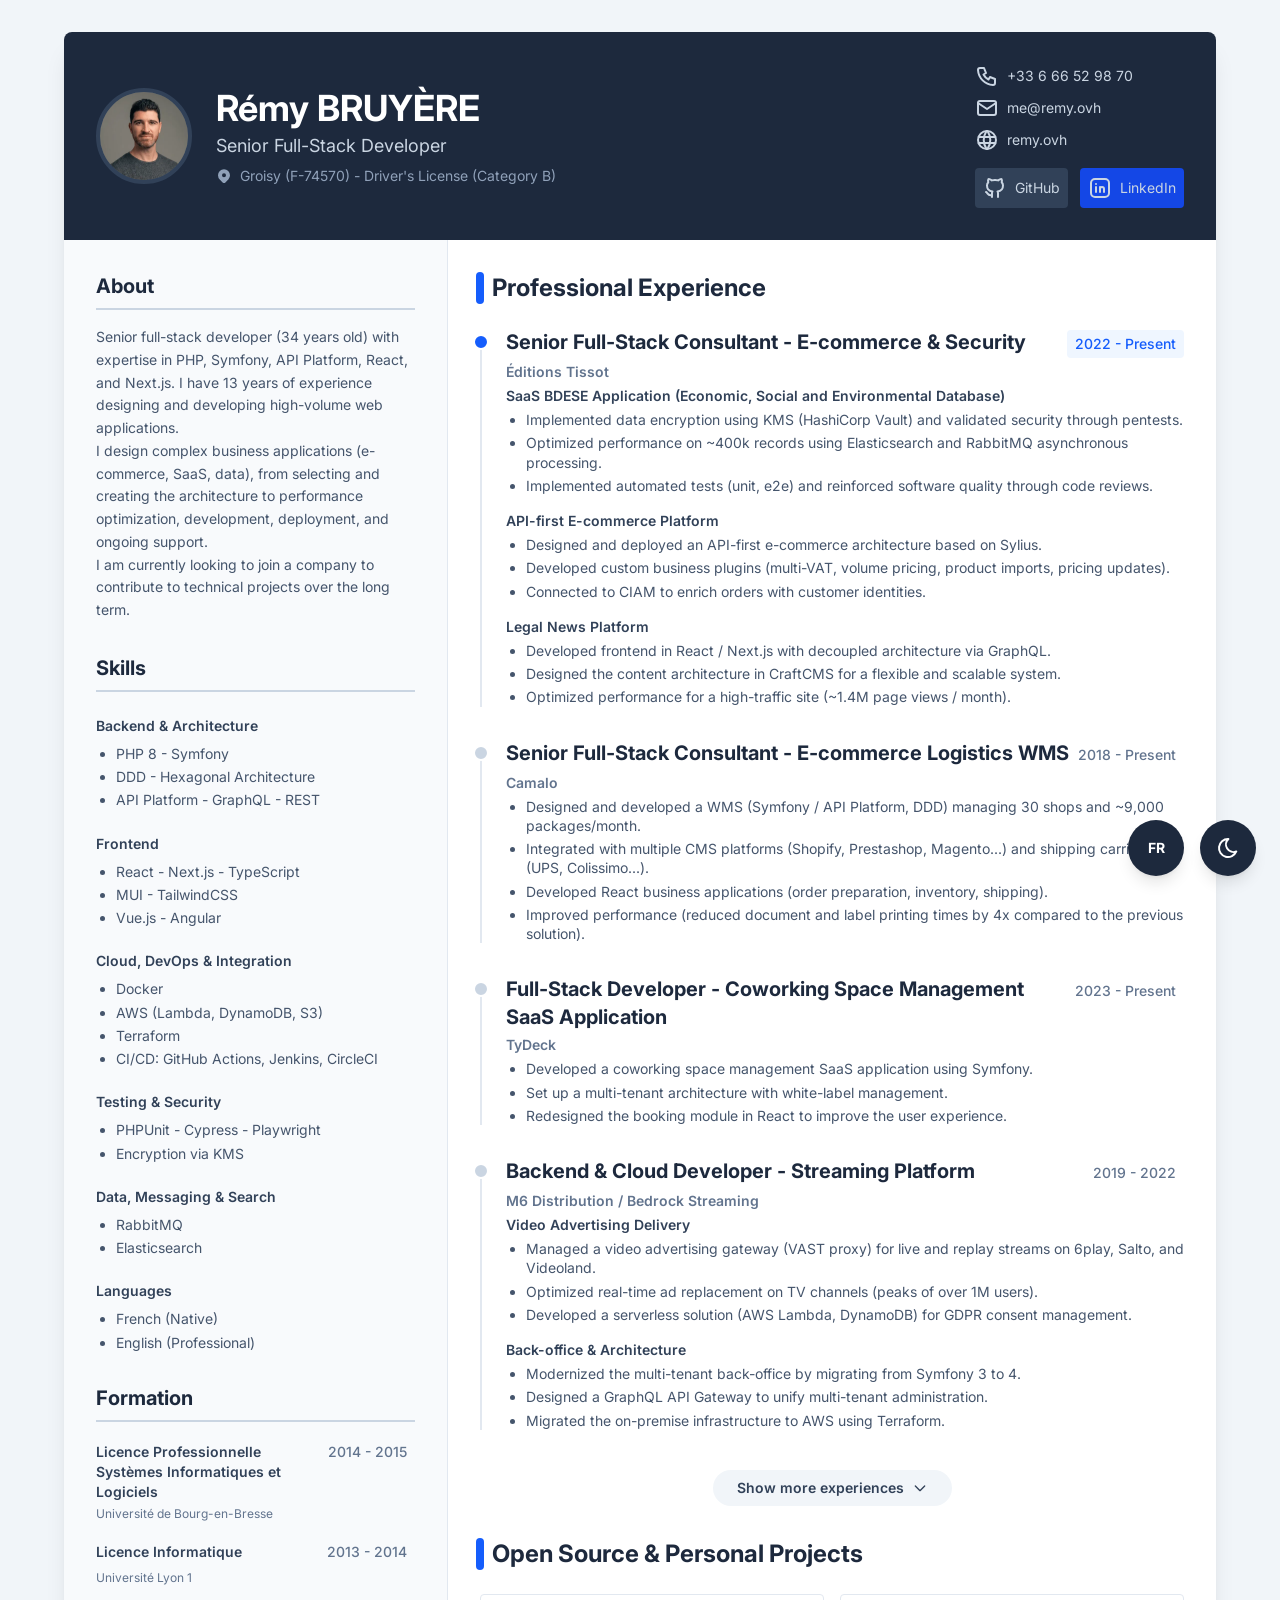
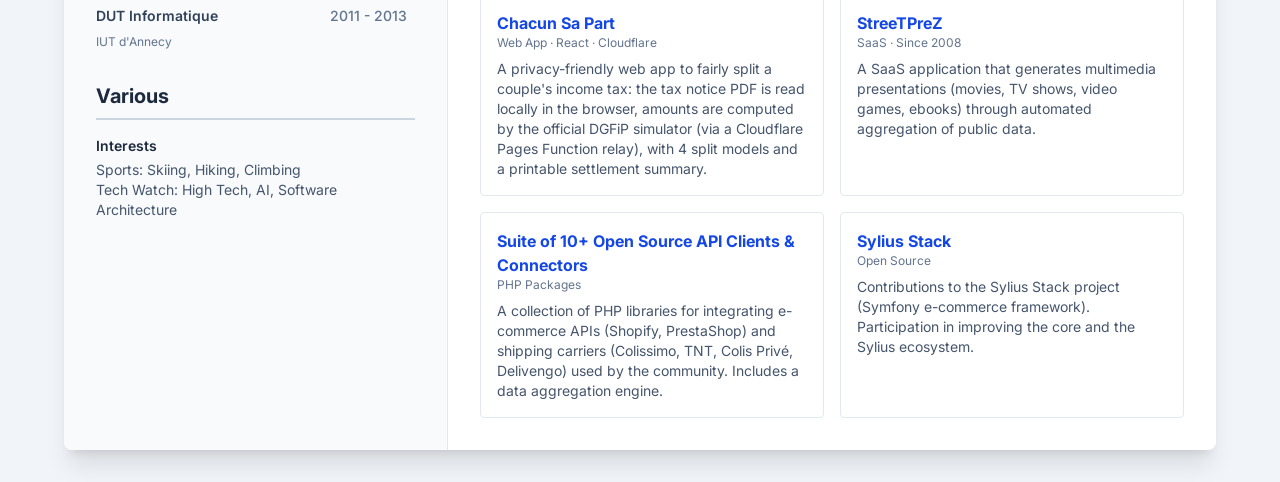
==== commit fd1318e7: "Deploy from resume-astro-gh-page (Astro): b9ea9b09292f61c9dc632352aa6f895abd9dbb2a rem42/resume-astr" ====
--- a/en/index.html
+++ b/en/index.html
@@ -1,4 +1,4 @@
-<!DOCTYPE html><html lang="en"> <head><script>
+<!DOCTYPE html><html lang="en"><head><script>
 			// Dark mode detection - runs before render to prevent flash
 			(function () {
 				const savedTheme = localStorage.getItem('theme');
@@ -8,4 +8,4 @@
 					document.documentElement.classList.add('dark');
 				}
 			})();
-		</script><meta charset="UTF-8"><meta name="viewport" content="width=device-width, initial-scale=1.0"><title>Rémy BRUYÈRE - Resume - Senior Full-Stack Developer</title><meta name="description" content="Freelance Senior Developer and Consultant. Expert in PHP, Symfony, React, and PrestaShop. 10+ years of experience in E-commerce and complex Web Architecture. Available in French-speaking Switzerland (Border region), Annecy area, and Remote."><link href="https://fonts.googleapis.com/css2?family=Inter:wght@300;400;600;700&display=swap" rel="stylesheet"><link rel="icon" type="image/png" href="/favicon-96x96.png" sizes="96x96"><link rel="icon" type="image/svg+xml" href="/favicon.svg"><link rel="shortcut icon" href="/favicon.ico"><link rel="apple-touch-icon" sizes="180x180" href="/apple-touch-icon.png"><meta name="apple-mobile-web-app-title" content="Rémy BRUYERE"><link rel="manifest" href="/site.webmanifest"><meta name="generator" content="Astro v6.4.6"><link rel="stylesheet" href="/_astro/ThemeToggle.Do_FVetc.css"><script type="module" src="/_astro/page.vzY--OHv.js"></script></head> <body class="bg-slate-100 dark:bg-slate-900 text-slate-800 dark:text-slate-200 py-8 px-4 print:p-0 print:bg-white transition-colors duration-300"> <div class="max-w-6xl mx-auto bg-white dark:bg-slate-800 shadow-xl rounded-lg overflow-hidden print:shadow-none print:w-[210mm] print:min-h-[297mm] transition-colors duration-300">  <header class="bg-slate-800 text-white p-8 md:flex md:justify-between md:items-center print:bg-white print:text-slate-800 print:px-4 print:pb-4 print:pt-0 print:flex print:flex-row print:justify-between print:items-center print:mb-2"> <div class="flex items-center gap-6"> <div class="h-24 w-24 rounded-full bg-slate-600 flex items-center justify-center text-3xl font-bold border-4 border-slate-700 shrink-0 overflow-hidden"> <img src="/_astro/Remy_BRUYERE_small.B9lpAZHT_1zaGDk.webp" alt="Profile picture of Rémy BRUYÈRE" loading="eager" decoding="async" width="352" height="471" class="w-full h-full object-cover object-top"> </div> <div> <h1 class="text-3xl md:text-4xl font-bold print:text-2xl">Rémy BRUYÈRE</h1> <p class="text-lg text-slate-300 print:text-slate-800 mt-1 print:text-base">Senior Full-Stack Developer</p>  <p class="text-sm text-slate-400 mt-2 flex flex-wrap gap-2 leading-4"> <svg xmlns="http://www.w3.org/2000/svg" width="16" height="16" viewBox="0 0 24 24" fill="currentColor" class="icon icon-tabler icons-tabler-filled icon-tabler-map-pin"> <path stroke="none" d="M0 0h24v24H0z" fill="none"></path> <path d="M18.364 4.636a9 9 0 0 1 .203 12.519l-.203 .21l-4.243 4.242a3 3 0 0 1 -4.097 .135l-.144 -.135l-4.244 -4.243a9 9 0 0 1 12.728 -12.728zm-6.364 3.364a3 3 0 1 0 0 6a3 3 0 0 0 0 -6"></path> </svg> <span>Groisy (F-74570) - Driver&#39;s License (Category B)</span> </p> </div> </div> <div class="mt-6 md:mt-0 flex flex-col gap-2 text-sm text-slate-300 print:text-slate-800 print:mt-0"> <a href="tel:+33666529870" class="hover:text-white transition flex items-center gap-2"> <span> <svg xmlns="http://www.w3.org/2000/svg" width="24" height="24" viewBox="0 0 24 24" fill="none" stroke="currentColor" stroke-width="2" stroke-linecap="round" stroke-linejoin="round" class="icon icon-tabler icons-tabler-outline icon-tabler-phone"> <path stroke="none" d="M0 0h24v24H0z" fill="none"></path> <path d="M5 4h4l2 5l-2.5 1.5a11 11 0 0 0 5 5l1.5 -2.5l5 2v4a2 2 0 0 1 -2 2a16 16 0 0 1 -15 -15a2 2 0 0 1 2 -2"></path> </svg>   </span> +33 6 66 52 98 70 </a><a href="mailto:me@remy.ovh" class="hover:text-white transition flex items-center gap-2"> <span>  <svg xmlns="http://www.w3.org/2000/svg" width="24" height="24" viewBox="0 0 24 24" fill="none" stroke="currentColor" stroke-width="2" stroke-linecap="round" stroke-linejoin="round" class="icon icon-tabler icons-tabler-outline icon-tabler-mail"> <path stroke="none" d="M0 0h24v24H0z" fill="none"></path> <path d="M3 7a2 2 0 0 1 2 -2h14a2 2 0 0 1 2 2v10a2 2 0 0 1 -2 2h-14a2 2 0 0 1 -2 -2v-10"></path> <path d="M3 7l9 6l9 -6"></path> </svg>  </span> me@remy.ovh </a><a href="//remy.ovh" class="hover:text-white transition flex items-center gap-2" target="_blank" rel="noopener noreferrer"> <span>   <svg xmlns="http://www.w3.org/2000/svg" width="24" height="24" viewBox="0 0 24 24" fill="none" stroke="currentColor" stroke-width="2" stroke-linecap="round" stroke-linejoin="round" class="icon icon-tabler icons-tabler-outline icon-tabler-world"> <path stroke="none" d="M0 0h24v24H0z" fill="none"></path> <path d="M3 12a9 9 0 1 0 18 0a9 9 0 0 0 -18 0"></path> <path d="M3.6 9h16.8"></path> <path d="M3.6 15h16.8"></path> <path d="M11.5 3a17 17 0 0 0 0 18"></path> <path d="M12.5 3a17 17 0 0 1 0 18"></path> </svg> </span> remy.ovh </a> <div class="flex gap-3 mt-2 print:hidden"> <a href="https://github.com/rem42" target="_blank" rel="noopener noreferrer" class="bg-slate-700 hover:bg-slate-600 p-2 rounded transition flex items-center gap-2" title="rem42"> <svg xmlns="http://www.w3.org/2000/svg" width="24" height="24" viewBox="0 0 24 24" fill="none" stroke="currentColor" stroke-width="2" stroke-linecap="round" stroke-linejoin="round" class="icon icon-tabler icons-tabler-outline icon-tabler-brand-github"> <path stroke="none" d="M0 0h24v24H0z" fill="none"></path> <path d="M9 19c-4.3 1.4 -4.3 -2.5 -6 -3m12 5v-3.5c0 -1 .1 -1.4 -.5 -2c2.8 -.3 5.5 -1.4 5.5 -6a4.6 4.6 0 0 0 -1.3 -3.2a4.2 4.2 0 0 0 -.1 -3.2s-1.1 -.3 -3.5 1.3a12.3 12.3 0 0 0 -6.2 0c-2.4 -1.6 -3.5 -1.3 -3.5 -1.3a4.2 4.2 0 0 0 -.1 3.2a4.6 4.6 0 0 0 -1.3 3.2c0 4.6 2.7 5.7 5.5 6c-.6 .6 -.6 1.2 -.5 2v3.5"></path> </svg> GitHub </a><a href="https://linkedin.com/in/remy-bruyere" target="_blank" rel="noopener noreferrer" class="bg-blue-700 hover:bg-blue-600 p-2 rounded transition flex items-center gap-2" title="remy-bruyere"> <svg xmlns="http://www.w3.org/2000/svg" width="24" height="24" viewBox="0 0 24 24" fill="none" stroke="currentColor" stroke-width="2" stroke-linecap="round" stroke-linejoin="round" class="icon icon-tabler icons-tabler-outline icon-tabler-brand-linkedin"> <path stroke="none" d="M0 0h24v24H0z" fill="none"></path> <path d="M8 11v5"></path> <path d="M8 8v.01"></path> <path d="M12 16v-5"></path> <path d="M16 16v-3a2 2 0 1 0 -4 0"></path> <path d="M3 7a4 4 0 0 1 4 -4h10a4 4 0 0 1 4 4v10a4 4 0 0 1 -4 4h-10a4 4 0 0 1 -4 -4l0 -10"></path> </svg> LinkedIn </a> </div> </div> </header> <div class="grid grid-cols-1 md:grid-cols-3 print:block"> <aside class="bg-slate-50 dark:bg-slate-700 p-8 border-r border-slate-200 dark:border-slate-600 md:col-span-1 print:w-full print:border-r-0 print:mb-4 print:bg-white print:p-0 transition-colors duration-300"> <section class="mb-8 print:mb-0"> <h2 class="text-xl font-bold text-slate-800 dark:text-slate-100 border-b-2 border-slate-300 dark:border-slate-500 pb-2 mb-4 print:pb-0 print:mb-2"> About </h2> <p class="text-sm text-slate-600 dark:text-slate-300 leading-relaxed">Senior full-stack developer (34 years old) with expertise in PHP, Symfony, API Platform, React, and Next.js. I have 13 years of experience designing and developing high-volume web applications.<br/>I design complex business applications (e-commerce, SaaS, data), from selecting and creating the architecture to performance optimization, development, deployment, and ongoing support.<br/>I am currently looking to join a company to contribute to technical projects over the long term.</p> </section> <section class="mb-8 print:mb-4 print:hidden"> <h2 class="text-xl font-bold text-slate-800 dark:text-slate-100 border-b-2 border-slate-300 dark:border-slate-500 pb-2 mb-6 print:pb-0 print:mb-4 print:mt-8"> Skills </h2> <div class="space-y-6 print:flex print:flex-col print:gap-3 print:space-y-0"> <div> <h3 class="font-semibold text-slate-700 dark:text-slate-200 mb-2 text-sm print:mb-1 "> Backend &amp; Architecture </h3> <ul class="list-disc list-outside pl-5 space-y-1 text-sm text-slate-600 dark:text-slate-300"> <li class="leading-snug text-slate-600 dark:text-slate-300 text-sm">PHP 8 - Symfony</li><li class="leading-snug text-slate-600 dark:text-slate-300 text-sm">DDD - Hexagonal Architecture</li><li class="leading-snug text-slate-600 dark:text-slate-300 text-sm">API Platform - GraphQL - REST</li> </ul> </div><div> <h3 class="font-semibold text-slate-700 dark:text-slate-200 mb-2 text-sm print:mb-1 mt-6 print:mt-0"> Frontend </h3> <ul class="list-disc list-outside pl-5 space-y-1 text-sm text-slate-600 dark:text-slate-300"> <li class="leading-snug text-slate-600 dark:text-slate-300 text-sm">React - Next.js - TypeScript</li><li class="leading-snug text-slate-600 dark:text-slate-300 text-sm">MUI - TailwindCSS</li><li class="leading-snug text-slate-600 dark:text-slate-300 text-sm">Vue.js - Angular</li> </ul> </div><div> <h3 class="font-semibold text-slate-700 dark:text-slate-200 mb-2 text-sm print:mb-1 mt-6 print:mt-0"> Cloud, DevOps &amp; Integration </h3> <ul class="list-disc list-outside pl-5 space-y-1 text-sm text-slate-600 dark:text-slate-300"> <li class="leading-snug text-slate-600 dark:text-slate-300 text-sm">Docker</li><li class="leading-snug text-slate-600 dark:text-slate-300 text-sm">AWS (Lambda, DynamoDB, S3)</li><li class="leading-snug text-slate-600 dark:text-slate-300 text-sm">Terraform</li><li class="leading-snug text-slate-600 dark:text-slate-300 text-sm">CI/CD: GitHub Actions, Jenkins, CircleCI</li> </ul> </div><div> <h3 class="font-semibold text-slate-700 dark:text-slate-200 mb-2 text-sm print:mb-1 mt-6 print:mt-0"> Testing &amp; Security </h3> <ul class="list-disc list-outside pl-5 space-y-1 text-sm text-slate-600 dark:text-slate-300"> <li class="leading-snug text-slate-600 dark:text-slate-300 text-sm">PHPUnit - Cypress - Playwright</li><li class="leading-snug text-slate-600 dark:text-slate-300 text-sm">Encryption via KMS</li> </ul> </div><div> <h3 class="font-semibold text-slate-700 dark:text-slate-200 mb-2 text-sm print:mb-1 mt-6 print:mt-0"> Data, Messaging &amp; Search </h3> <ul class="list-disc list-outside pl-5 space-y-1 text-sm text-slate-600 dark:text-slate-300"> <li class="leading-snug text-slate-600 dark:text-slate-300 text-sm">RabbitMQ</li><li class="leading-snug text-slate-600 dark:text-slate-300 text-sm">Elasticsearch</li> </ul> </div><div> <h3 class="font-semibold text-slate-700 dark:text-slate-200 mb-2 text-sm print:mb-1 mt-6 print:mt-0"> Languages </h3> <ul class="list-disc list-outside pl-5 space-y-1 text-sm text-slate-600 dark:text-slate-300"> <li class="leading-snug text-slate-600 dark:text-slate-300 text-sm">French (Native)</li><li class="leading-snug text-slate-600 dark:text-slate-300 text-sm">English (Professional)</li> </ul> </div> </div> </section> <section class="mb-8 print:mb-4 print:hidden"> <h2 class="text-xl font-bold text-slate-800 dark:text-slate-100 border-b-2 border-slate-300 dark:border-slate-500 pb-2 mb-4 print:pb-0 print:mb-4"> Formation </h2> <div class="space-y-4"> <div> <div class="flex flex-col sm:flex-row sm:justify-between sm:items-baseline mb-1"> <h3 class="font-semibold text-sm text-slate-700 dark:text-slate-100">Licence Professionnelle Systèmes Informatiques et Logiciels</h3> <span class="text-sm font-medium px-2 py-1 rounded whitespace-nowrap transition-colors duration-300 text-slate-500 dark:text-slate-400 group-hover:text-blue-600 dark:group-hover:text-blue-400 group-hover:bg-blue-50 dark:group-hover:bg-blue-900/30 print:text-slate-500 print:bg-white"> 2014 - 2015 </span> </div> <p class="text-xs text-slate-500 dark:text-slate-400">Université de Bourg-en-Bresse</p> </div><div> <div class="flex flex-col sm:flex-row sm:justify-between sm:items-baseline mb-1"> <h3 class="font-semibold text-sm text-slate-700 dark:text-slate-100">Licence Informatique</h3> <span class="text-sm font-medium px-2 py-1 rounded whitespace-nowrap transition-colors duration-300 text-slate-500 dark:text-slate-400 group-hover:text-blue-600 dark:group-hover:text-blue-400 group-hover:bg-blue-50 dark:group-hover:bg-blue-900/30 print:text-slate-500 print:bg-white"> 2013 - 2014 </span> </div> <p class="text-xs text-slate-500 dark:text-slate-400">Université Lyon 1</p> </div><div> <div class="flex flex-col sm:flex-row sm:justify-between sm:items-baseline mb-1"> <h3 class="font-semibold text-sm text-slate-700 dark:text-slate-100">DUT Informatique</h3> <span class="text-sm font-medium px-2 py-1 rounded whitespace-nowrap transition-colors duration-300 text-slate-500 dark:text-slate-400 group-hover:text-blue-600 dark:group-hover:text-blue-400 group-hover:bg-blue-50 dark:group-hover:bg-blue-900/30 print:text-slate-500 print:bg-white"> 2011 - 2013 </span> </div> <p class="text-xs text-slate-500 dark:text-slate-400">IUT d&#39;Annecy</p> </div> </div> </section> <section class="print:hidden"> <h2 class="text-xl font-bold text-slate-800 dark:text-slate-100 border-b-2 border-slate-300 dark:border-slate-500 pb-2 mb-4 print:pb-0 print:mb-4 print:hidden"> Various </h2>  <div class="print:hidden"> <h3 class="font-semibold text-sm mb-1 text-slate-800 dark:text-slate-100">Interests</h3> <p class="text-sm text-slate-600 dark:text-slate-300"> Sports: Skiing, Hiking, Climbing </p><p class="text-sm text-slate-600 dark:text-slate-300"> Tech Watch: High Tech, AI, Software Architecture </p> </div> </section> </aside> <main class="p-8 md:col-span-2 print:p-0 print:w-full"> <section class="mb-8 print:mb-4"> <h2 class="text-2xl font-bold text-slate-800 dark:text-slate-100 mb-6 flex items-center gap-2 print:text-xl print:mb-4 print:border-b-2 print:border-slate-300"> <span class="bg-blue-600 dark:bg-blue-500 w-2 h-8 rounded -ms-1 print:ms-1 print:h-6 print:hidden"></span> Professional Experience </h2> <div class="flex flex-col print:block"> <div class="group mb-8 relative border-l-2 border-slate-200 dark:border-slate-600 hover:border-blue-400 pl-6 print:break-inside-avoid transition-colors duration-300   print:ms-0 print:mb-6 print:border-0 print:pl-0">  <div class="absolute -left-2.25 w-4 h-4 rounded-full border-2 border-white dark:border-slate-800 transition-colors duration-300 before:content-[''] before:absolute before:w-0.5 before:h-2 before:bg-white dark:before:bg-slate-800 before:-top-2 before:left-1/2 before:-translate-x-1/2 top-1.5 bg-blue-600 dark:bg-blue-500 print:hidden"></div>  <div class="flex flex-col sm:flex-row sm:justify-between sm:items-baseline mb-1"> <h3 class="text-xl font-bold text-slate-800 dark:text-slate-100 print:text-lg">Senior Full-Stack Consultant - E-commerce &amp; Security</h3> <span class="text-sm font-medium px-2 py-1 rounded whitespace-nowrap transition-colors duration-300 text-blue-600 dark:text-blue-400 bg-blue-50 dark:bg-blue-900/30 print:text-slate-500 print:bg-white"> 2022 - Present </span> </div> <p class="text-sm font-semibold text-slate-500 dark:text-slate-400 mb-1">Éditions Tissot</p> <div class="mb-4 last:mb-0 print:mb-2"> <h4 class="font-semibold text-slate-700 dark:text-slate-200 mb-1 text-sm">SaaS BDESE Application (Economic, Social and Environmental Database)</h4> <ul class="list-disc list-outside pl-5 space-y-1"> <li class="leading-snug text-slate-600 dark:text-slate-300 text-sm">Implemented data encryption using KMS (HashiCorp Vault) and validated security through pentests.</li><li class="leading-snug text-slate-600 dark:text-slate-300 text-sm">Optimized performance on ~400k records using Elasticsearch and RabbitMQ asynchronous processing.</li><li class="leading-snug text-slate-600 dark:text-slate-300 text-sm">Implemented automated tests (unit, e2e) and reinforced software quality through code reviews.</li> </ul>  </div><div class="mb-4 last:mb-0 print:mb-2"> <h4 class="font-semibold text-slate-700 dark:text-slate-200 mb-1 text-sm">API-first E-commerce Platform</h4> <ul class="list-disc list-outside pl-5 space-y-1"> <li class="leading-snug text-slate-600 dark:text-slate-300 text-sm">Designed and deployed an API-first e-commerce architecture based on Sylius.</li><li class="leading-snug text-slate-600 dark:text-slate-300 text-sm">Developed custom business plugins (multi-VAT, volume pricing, product imports, pricing updates).</li><li class="leading-snug text-slate-600 dark:text-slate-300 text-sm">Connected to CIAM to enrich orders with customer identities.</li> </ul>  </div><div class="mb-4 last:mb-0 print:mb-2"> <h4 class="font-semibold text-slate-700 dark:text-slate-200 mb-1 text-sm">Legal News Platform</h4> <ul class="list-disc list-outside pl-5 space-y-1"> <li class="leading-snug text-slate-600 dark:text-slate-300 text-sm">Developed frontend in React / Next.js with decoupled architecture via GraphQL.</li><li class="leading-snug text-slate-600 dark:text-slate-300 text-sm">Designed the content architecture in CraftCMS for a flexible and scalable system.</li><li class="leading-snug text-slate-600 dark:text-slate-300 text-sm">Optimized performance for a high-traffic site (~1.4M page views / month).</li> </ul>  </div> </div><div class="group mb-8 relative border-l-2 border-slate-200 dark:border-slate-600 hover:border-blue-400 pl-6 print:break-inside-avoid transition-colors duration-300   print:ms-0 print:mb-6 print:border-0 print:pl-0">  <div class="absolute -left-2.25 w-4 h-4 rounded-full border-2 border-white dark:border-slate-800 transition-colors duration-300 before:content-[''] before:absolute before:w-0.5 before:h-2 before:bg-white dark:before:bg-slate-800 before:-top-2 before:left-1/2 before:-translate-x-1/2 top-1.5 bg-slate-300 dark:bg-slate-500 group-hover:bg-blue-600 dark:group-hover:bg-blue-500 print:hidden"></div>  <div class="flex flex-col sm:flex-row sm:justify-between sm:items-baseline mb-1"> <h3 class="text-xl font-bold text-slate-800 dark:text-slate-100 print:text-lg">Senior Full-Stack Consultant - E-commerce Logistics WMS</h3> <span class="text-sm font-medium px-2 py-1 rounded whitespace-nowrap transition-colors duration-300 text-slate-500 dark:text-slate-400 group-hover:text-blue-600 dark:group-hover:text-blue-400 group-hover:bg-blue-50 dark:group-hover:bg-blue-900/30 print:text-slate-500 print:bg-white"> 2018 - Present </span> </div> <p class="text-sm font-semibold text-slate-500 dark:text-slate-400 mb-1">Camalo</p> <div class="mb-4 last:mb-0 print:mb-2">  <ul class="list-disc list-outside pl-5 space-y-1"> <li class="leading-snug text-slate-600 dark:text-slate-300 text-sm">Designed and developed a WMS (Symfony / API Platform, DDD) managing 30 shops and ~9,000 packages/month.</li><li class="leading-snug text-slate-600 dark:text-slate-300 text-sm">Integrated with multiple CMS platforms (Shopify, Prestashop, Magento...) and shipping carriers (UPS, Colissimo...).</li><li class="leading-snug text-slate-600 dark:text-slate-300 text-sm">Developed React business applications (order preparation, inventory, shipping).</li><li class="leading-snug text-slate-600 dark:text-slate-300 text-sm">Improved performance (reduced document and label printing times by 4x compared to the previous solution).</li> </ul>  </div> </div><div class="group mb-8 relative border-l-2 border-slate-200 dark:border-slate-600 hover:border-blue-400 pl-6 print:break-inside-avoid transition-colors duration-300  print:hidden print:ms-0 print:mb-6 print:border-0 print:pl-0">  <div class="absolute -left-2.25 w-4 h-4 rounded-full border-2 border-white dark:border-slate-800 transition-colors duration-300 before:content-[''] before:absolute before:w-0.5 before:h-2 before:bg-white dark:before:bg-slate-800 before:-top-2 before:left-1/2 before:-translate-x-1/2 top-1.5 bg-slate-300 dark:bg-slate-500 group-hover:bg-blue-600 dark:group-hover:bg-blue-500 print:hidden"></div>  <div class="flex flex-col sm:flex-row sm:justify-between sm:items-baseline mb-1"> <h3 class="text-xl font-bold text-slate-800 dark:text-slate-100 print:text-lg">Full-Stack Developer - Coworking Space Management SaaS Application</h3> <span class="text-sm font-medium px-2 py-1 rounded whitespace-nowrap transition-colors duration-300 text-slate-500 dark:text-slate-400 group-hover:text-blue-600 dark:group-hover:text-blue-400 group-hover:bg-blue-50 dark:group-hover:bg-blue-900/30 print:text-slate-500 print:bg-white"> 2023 - Present </span> </div> <p class="text-sm font-semibold text-slate-500 dark:text-slate-400 mb-1">TyDeck</p> <div class="mb-4 last:mb-0 print:mb-2">  <ul class="list-disc list-outside pl-5 space-y-1"> <li class="leading-snug text-slate-600 dark:text-slate-300 text-sm">Developed a coworking space management SaaS application using Symfony.</li><li class="leading-snug text-slate-600 dark:text-slate-300 text-sm">Set up a multi-tenant architecture with white-label management.</li><li class="leading-snug text-slate-600 dark:text-slate-300 text-sm">Redesigned the booking module in React to improve the user experience.</li> </ul>  </div> </div><div class="group mb-8 relative border-l-2 border-slate-200 dark:border-slate-600 hover:border-blue-400 pl-6 print:break-inside-avoid transition-colors duration-300   print:ms-0 print:mb-6 print:border-0 print:pl-0">  <div class="absolute -left-2.25 w-4 h-4 rounded-full border-2 border-white dark:border-slate-800 transition-colors duration-300 before:content-[''] before:absolute before:w-0.5 before:h-2 before:bg-white dark:before:bg-slate-800 before:-top-2 before:left-1/2 before:-translate-x-1/2 top-1.5 bg-slate-300 dark:bg-slate-500 group-hover:bg-blue-600 dark:group-hover:bg-blue-500 print:hidden"></div>  <div class="flex flex-col sm:flex-row sm:justify-between sm:items-baseline mb-1"> <h3 class="text-xl font-bold text-slate-800 dark:text-slate-100 print:text-lg">Backend &amp; Cloud Developer - Streaming Platform</h3> <span class="text-sm font-medium px-2 py-1 rounded whitespace-nowrap transition-colors duration-300 text-slate-500 dark:text-slate-400 group-hover:text-blue-600 dark:group-hover:text-blue-400 group-hover:bg-blue-50 dark:group-hover:bg-blue-900/30 print:text-slate-500 print:bg-white"> 2019 - 2022 </span> </div> <p class="text-sm font-semibold text-slate-500 dark:text-slate-400 mb-1">M6 Distribution / Bedrock Streaming</p> <div class="mb-4 last:mb-0 print:mb-2"> <h4 class="font-semibold text-slate-700 dark:text-slate-200 mb-1 text-sm">Video Advertising Delivery</h4> <ul class="list-disc list-outside pl-5 space-y-1"> <li class="leading-snug text-slate-600 dark:text-slate-300 text-sm">Managed a video advertising gateway (VAST proxy) for live and replay streams on 6play, Salto, and Videoland.</li><li class="leading-snug text-slate-600 dark:text-slate-300 text-sm">Optimized real-time ad replacement on TV channels (peaks of over 1M users).</li><li class="leading-snug text-slate-600 dark:text-slate-300 text-sm">Developed a serverless solution (AWS Lambda, DynamoDB) for GDPR consent management.</li> </ul>  </div><div class="mb-4 last:mb-0 print:mb-2"> <h4 class="font-semibold text-slate-700 dark:text-slate-200 mb-1 text-sm">Back-office &amp; Architecture</h4> <ul class="list-disc list-outside pl-5 space-y-1"> <li class="leading-snug text-slate-600 dark:text-slate-300 text-sm">Modernized the multi-tenant back-office by migrating from Symfony 3 to 4.</li><li class="leading-snug text-slate-600 dark:text-slate-300 text-sm">Designed a GraphQL API Gateway to unify multi-tenant administration.</li><li class="leading-snug text-slate-600 dark:text-slate-300 text-sm">Migrated the on-premise infrastructure to AWS using Terraform.</li> </ul>  </div> </div><div class="group mb-8 relative border-l-2 border-slate-200 dark:border-slate-600 hover:border-blue-400 pl-6 print:break-inside-avoid transition-colors duration-300 hidden more-experience print:hidden  print:ms-0 print:mb-6 print:border-0 print:pl-0">  <div class="absolute -left-2.25 w-4 h-4 rounded-full border-2 border-white dark:border-slate-800 transition-colors duration-300 before:content-[''] before:absolute before:w-0.5 before:h-2 before:bg-white dark:before:bg-slate-800 before:-top-2 before:left-1/2 before:-translate-x-1/2 top-1.5 bg-slate-300 dark:bg-slate-500 group-hover:bg-blue-600 dark:group-hover:bg-blue-500 print:hidden"></div>  <div class="flex flex-col sm:flex-row sm:justify-between sm:items-baseline mb-1"> <h3 class="text-xl font-bold text-slate-800 dark:text-slate-100 print:text-lg">Full-Stack Developer - HR SaaS</h3> <span class="text-sm font-medium px-2 py-1 rounded whitespace-nowrap transition-colors duration-300 text-slate-500 dark:text-slate-400 group-hover:text-blue-600 dark:group-hover:text-blue-400 group-hover:bg-blue-50 dark:group-hover:bg-blue-900/30 print:text-slate-500 print:bg-white"> 2018 - 2019 </span> </div> <p class="text-sm font-semibold text-slate-500 dark:text-slate-400 mb-1">Éditions Tissot</p> <div class="mb-4 last:mb-0 print:mb-2">  <ul class="list-disc list-outside pl-5 space-y-1"> <li class="leading-snug text-slate-600 dark:text-slate-300 text-sm">Developed an HR SaaS application on a microservices architecture (Symfony, RabbitMQ).</li><li class="leading-snug text-slate-600 dark:text-slate-300 text-sm">Implemented the frontend in Angular with inter-service communication.</li><li class="leading-snug text-slate-600 dark:text-slate-300 text-sm">Set up automated tests (PHPUnit, Behat, Cypress) to secure deployments.</li> </ul>  </div> </div><div class="group mb-8 relative border-l-2 border-slate-200 dark:border-slate-600 hover:border-blue-400 pl-6 print:break-inside-avoid transition-colors duration-300 hidden more-experience print:hidden  print:ms-0 print:mb-6 print:border-0 print:pl-0">  <div class="absolute -left-2.25 w-4 h-4 rounded-full border-2 border-white dark:border-slate-800 transition-colors duration-300 before:content-[''] before:absolute before:w-0.5 before:h-2 before:bg-white dark:before:bg-slate-800 before:-top-2 before:left-1/2 before:-translate-x-1/2 top-1.5 bg-slate-300 dark:bg-slate-500 group-hover:bg-blue-600 dark:group-hover:bg-blue-500 print:hidden"></div>  <div class="flex flex-col sm:flex-row sm:justify-between sm:items-baseline mb-1"> <h3 class="text-xl font-bold text-slate-800 dark:text-slate-100 print:text-lg">Freelance Consultant - E-commerce &amp; Web Projects</h3> <span class="text-sm font-medium px-2 py-1 rounded whitespace-nowrap transition-colors duration-300 text-slate-500 dark:text-slate-400 group-hover:text-blue-600 dark:group-hover:text-blue-400 group-hover:bg-blue-50 dark:group-hover:bg-blue-900/30 print:text-slate-500 print:bg-white"> 2017 - Present </span> </div> <p class="text-sm font-semibold text-slate-500 dark:text-slate-400 mb-1">Various clients</p> <div class="mb-4 last:mb-0 print:mb-2">  <ul class="list-disc list-outside pl-5 space-y-1"> <li class="leading-snug text-slate-600 dark:text-slate-300 text-sm">Performed complex e-commerce migrations (Magento, PrestaShop, WooCommerce) with data migration and business continuity.</li><li class="leading-snug text-slate-600 dark:text-slate-300 text-sm">Developed custom solutions (Shopify, PrestaShop, WordPress): specific modules, workflow automation, API integrations.</li><li class="leading-snug text-slate-600 dark:text-slate-300 text-sm">Designed and optimized web architectures (data modeling, performance, hosting) for e-commerce environments.</li> </ul>  </div> </div><div class="group mb-8 relative border-l-2 border-slate-200 dark:border-slate-600 hover:border-blue-400 pl-6 print:break-inside-avoid transition-colors duration-300 hidden more-experience print:hidden  print:ms-0 print:mb-6 print:border-0 print:pl-0">  <div class="absolute -left-2.25 w-4 h-4 rounded-full border-2 border-white dark:border-slate-800 transition-colors duration-300 before:content-[''] before:absolute before:w-0.5 before:h-2 before:bg-white dark:before:bg-slate-800 before:-top-2 before:left-1/2 before:-translate-x-1/2 top-1.5 bg-slate-300 dark:bg-slate-500 group-hover:bg-blue-600 dark:group-hover:bg-blue-500 print:hidden"></div>  <div class="flex flex-col sm:flex-row sm:justify-between sm:items-baseline mb-1"> <h3 class="text-xl font-bold text-slate-800 dark:text-slate-100 print:text-lg">Backend Developer - E-commerce</h3> <span class="text-sm font-medium px-2 py-1 rounded whitespace-nowrap transition-colors duration-300 text-slate-500 dark:text-slate-400 group-hover:text-blue-600 dark:group-hover:text-blue-400 group-hover:bg-blue-50 dark:group-hover:bg-blue-900/30 print:text-slate-500 print:bg-white"> 2013 - 2018 </span> </div> <p class="text-sm font-semibold text-slate-500 dark:text-slate-400 mb-1">Cadeau Maestro</p> <div class="mb-4 last:mb-0 print:mb-2">  <ul class="list-disc list-outside pl-5 space-y-1"> <li class="leading-snug text-slate-600 dark:text-slate-300 text-sm">Developed and maintained a high-traffic e-commerce platform (PrestaShop).</li><li class="leading-snug text-slate-600 dark:text-slate-300 text-sm">Designed custom modules and continuously evolved business features.</li><li class="leading-snug text-slate-600 dark:text-slate-300 text-sm">Took on progressive responsibilities up to the lead developer role.</li> </ul>  </div> </div> </div> <div class="flex justify-center mt-2 print:hidden"> <button id="toggle-experiences-btn" data-more="Show more experiences" data-less="Show less experiences" class="px-6 py-2 bg-slate-100 dark:bg-slate-700 text-slate-700 dark:text-slate-200 font-semibold rounded-full hover:bg-slate-200 dark:hover:bg-slate-600 transition-all text-sm group flex items-center gap-2 cursor-pointer"> <span>Show more experiences</span> <svg xmlns="http://www.w3.org/2000/svg" class="h-4 w-4 transition-transform group-hover:translate-y-1" fill="none" viewBox="0 0 24 24" stroke="currentColor"> <path stroke-linecap="round" stroke-linejoin="round" stroke-width="2" d="M19 9l-7 7-7-7"></path> </svg> </button> </div> </section> <script type="module">const s=document.getElementById("toggle-experiences-btn");s&&s.addEventListener("click",function(){const o=document.querySelectorAll(".more-experience"),t=this.querySelector("span"),e=this.querySelector("svg");if(!t||!e)return;const n=s.getAttribute("data-more"),r=s.getAttribute("data-less");if(!n||!r)return;const i=t.innerText===n;o.forEach(c=>{c.classList.toggle("hidden")}),i?(t.innerText=r,e.classList.add("rotate-180"),e.classList.remove("group-hover:translate-y-1")):(t.innerText=n,e.classList.remove("rotate-180"),e.classList.add("group-hover:translate-y-1"))});</script> <div class="hidden print:block"> <section class="print:mb-4"> <h2 class="text-xl font-bold text-slate-800 dark:text-slate-100 border-b-2 border-slate-300 dark:border-slate-500 pb-2 mb-6 print:pb-0 print:mb-4 print:mt-8"> Skills </h2> <div class="space-y-6 print:flex print:flex-col print:gap-3 print:space-y-0"> <div> <h3 class="font-semibold text-slate-700 dark:text-slate-200 mb-2 text-sm print:mb-1 "> Backend &amp; Architecture </h3> <ul class="list-disc list-outside pl-5 space-y-1 text-sm text-slate-600 dark:text-slate-300"> <li class="leading-snug text-slate-600 dark:text-slate-300 text-sm">PHP 8 - Symfony</li><li class="leading-snug text-slate-600 dark:text-slate-300 text-sm">DDD - Hexagonal Architecture</li><li class="leading-snug text-slate-600 dark:text-slate-300 text-sm">API Platform - GraphQL - REST</li> </ul> </div><div> <h3 class="font-semibold text-slate-700 dark:text-slate-200 mb-2 text-sm print:mb-1 mt-6 print:mt-0"> Frontend </h3> <ul class="list-disc list-outside pl-5 space-y-1 text-sm text-slate-600 dark:text-slate-300"> <li class="leading-snug text-slate-600 dark:text-slate-300 text-sm">React - Next.js - TypeScript</li><li class="leading-snug text-slate-600 dark:text-slate-300 text-sm">MUI - TailwindCSS</li><li class="leading-snug text-slate-600 dark:text-slate-300 text-sm">Vue.js - Angular</li> </ul> </div><div> <h3 class="font-semibold text-slate-700 dark:text-slate-200 mb-2 text-sm print:mb-1 mt-6 print:mt-0"> Cloud, DevOps &amp; Integration </h3> <ul class="list-disc list-outside pl-5 space-y-1 text-sm text-slate-600 dark:text-slate-300"> <li class="leading-snug text-slate-600 dark:text-slate-300 text-sm">Docker</li><li class="leading-snug text-slate-600 dark:text-slate-300 text-sm">AWS (Lambda, DynamoDB, S3)</li><li class="leading-snug text-slate-600 dark:text-slate-300 text-sm">Terraform</li><li class="leading-snug text-slate-600 dark:text-slate-300 text-sm">CI/CD: GitHub Actions, Jenkins, CircleCI</li> </ul> </div><div> <h3 class="font-semibold text-slate-700 dark:text-slate-200 mb-2 text-sm print:mb-1 mt-6 print:mt-0"> Testing &amp; Security </h3> <ul class="list-disc list-outside pl-5 space-y-1 text-sm text-slate-600 dark:text-slate-300"> <li class="leading-snug text-slate-600 dark:text-slate-300 text-sm">PHPUnit - Cypress - Playwright</li><li class="leading-snug text-slate-600 dark:text-slate-300 text-sm">Encryption via KMS</li> </ul> </div><div> <h3 class="font-semibold text-slate-700 dark:text-slate-200 mb-2 text-sm print:mb-1 mt-6 print:mt-0"> Data, Messaging &amp; Search </h3> <ul class="list-disc list-outside pl-5 space-y-1 text-sm text-slate-600 dark:text-slate-300"> <li class="leading-snug text-slate-600 dark:text-slate-300 text-sm">RabbitMQ</li><li class="leading-snug text-slate-600 dark:text-slate-300 text-sm">Elasticsearch</li> </ul> </div><div> <h3 class="font-semibold text-slate-700 dark:text-slate-200 mb-2 text-sm print:mb-1 mt-6 print:mt-0"> Languages </h3> <ul class="list-disc list-outside pl-5 space-y-1 text-sm text-slate-600 dark:text-slate-300"> <li class="leading-snug text-slate-600 dark:text-slate-300 text-sm">French (Native)</li><li class="leading-snug text-slate-600 dark:text-slate-300 text-sm">English (Professional)</li> </ul> </div> </div> </section> <!-- Projects are only included here for the printed version --> <div class="print:mb-4"> <section> <h2 class="text-2xl font-bold text-slate-800 dark:text-slate-100 mb-6 flex items-center gap-2 print:text-xl print:mb-4 print:border-b-2 print:border-slate-300"> <span class="bg-blue-600 dark:bg-blue-500 w-2 h-8 rounded -ms-1 print:ms-1 print:h-6 print:hidden"></span> Open Source &amp; Personal Projects </h2> <div class="hidden print:block"> <ul class="list-disc list-outside pl-5 space-y-1 text-sm text-slate-600 dark:text-slate-300"> <li class="leading-snug text-slate-600 dark:text-slate-300 text-sm">Contributions to the Sylius Stack project</li><li class="leading-snug text-slate-600 dark:text-slate-300 text-sm">Development of PHP libraries for e-commerce API and shipping carrier integrations</li><li class="leading-snug text-slate-600 dark:text-slate-300 text-sm">Creation of a data aggregation SaaS (StreeTPreZ)</li> </ul> </div> <div class="grid grid-cols-1 md:grid-cols-2 gap-4 print:hidden"> <a href="https://streetprez.com" target="_blank" rel="noopener noreferrer" class="block p-4 bg-white dark:bg-slate-700 border border-slate-200 dark:border-slate-600 rounded hover:shadow-md dark:hover:shadow-slate-900/50 transition group"> <h3 class="font-bold text-blue-700 dark:text-blue-400 group-hover:underline">StreeTPreZ</h3> <p class="text-xs text-slate-500 dark:text-slate-400 mb-2">SaaS · Since 2008</p> <p class="text-sm text-slate-600 dark:text-slate-300">A SaaS application that generates multimedia presentations (movies, TV shows, video games, ebooks) through automated aggregation of public data.</p> </a><a href="https://github.com/rem42?tab=repositories&amp;q=scraper" target="_blank" rel="noopener noreferrer" class="block p-4 bg-white dark:bg-slate-700 border border-slate-200 dark:border-slate-600 rounded hover:shadow-md dark:hover:shadow-slate-900/50 transition group"> <h3 class="font-bold text-blue-700 dark:text-blue-400 group-hover:underline">Suite of 10+ Open Source API Clients &amp; Connectors</h3> <p class="text-xs text-slate-500 dark:text-slate-400 mb-2">PHP Packages</p> <p class="text-sm text-slate-600 dark:text-slate-300">A collection of PHP libraries for integrating e-commerce APIs (Shopify, PrestaShop) and shipping carriers (Colissimo, TNT, Colis Privé, Delivengo) used by the community. Includes a data aggregation engine.</p> </a><a href="https://github.com/Sylius/Stack" target="_blank" rel="noopener noreferrer" class="block p-4 bg-white dark:bg-slate-700 border border-slate-200 dark:border-slate-600 rounded hover:shadow-md dark:hover:shadow-slate-900/50 transition group"> <h3 class="font-bold text-blue-700 dark:text-blue-400 group-hover:underline">Sylius Stack</h3> <p class="text-xs text-slate-500 dark:text-slate-400 mb-2">Open Source</p> <p class="text-sm text-slate-600 dark:text-slate-300">Contributions to the Sylius Stack project (Symfony e-commerce framework). Participation in improving the core and the Sylius ecosystem.</p> </a> </div> </section> </div> <div class="print:mb-4"> <h2 class="text-xl font-bold text-slate-800 dark:text-slate-100 border-b-2 border-slate-300 dark:border-slate-500 pb-2 mb-4 print:pb-0 print:mb-4"> Formation </h2> <div class="space-y-4"> <div> <div class="flex flex-col sm:flex-row sm:justify-between sm:items-baseline mb-1"> <h3 class="font-semibold text-sm text-slate-700 dark:text-slate-100">Licence Professionnelle Systèmes Informatiques et Logiciels</h3> <span class="text-sm font-medium px-2 py-1 rounded whitespace-nowrap transition-colors duration-300 text-slate-500 dark:text-slate-400 group-hover:text-blue-600 dark:group-hover:text-blue-400 group-hover:bg-blue-50 dark:group-hover:bg-blue-900/30 print:text-slate-500 print:bg-white"> 2014 - 2015 </span> </div> <p class="text-xs text-slate-500 dark:text-slate-400">Université de Bourg-en-Bresse</p> </div><div> <div class="flex flex-col sm:flex-row sm:justify-between sm:items-baseline mb-1"> <h3 class="font-semibold text-sm text-slate-700 dark:text-slate-100">Licence Informatique</h3> <span class="text-sm font-medium px-2 py-1 rounded whitespace-nowrap transition-colors duration-300 text-slate-500 dark:text-slate-400 group-hover:text-blue-600 dark:group-hover:text-blue-400 group-hover:bg-blue-50 dark:group-hover:bg-blue-900/30 print:text-slate-500 print:bg-white"> 2013 - 2014 </span> </div> <p class="text-xs text-slate-500 dark:text-slate-400">Université Lyon 1</p> </div><div> <div class="flex flex-col sm:flex-row sm:justify-between sm:items-baseline mb-1"> <h3 class="font-semibold text-sm text-slate-700 dark:text-slate-100">DUT Informatique</h3> <span class="text-sm font-medium px-2 py-1 rounded whitespace-nowrap transition-colors duration-300 text-slate-500 dark:text-slate-400 group-hover:text-blue-600 dark:group-hover:text-blue-400 group-hover:bg-blue-50 dark:group-hover:bg-blue-900/30 print:text-slate-500 print:bg-white"> 2011 - 2013 </span> </div> <p class="text-xs text-slate-500 dark:text-slate-400">IUT d&#39;Annecy</p> </div> </div> </div> </div> <div class="print:hidden"> <section> <h2 class="text-2xl font-bold text-slate-800 dark:text-slate-100 mb-6 flex items-center gap-2 print:text-xl print:mb-4 print:border-b-2 print:border-slate-300"> <span class="bg-blue-600 dark:bg-blue-500 w-2 h-8 rounded -ms-1 print:ms-1 print:h-6 print:hidden"></span> Open Source &amp; Personal Projects </h2> <div class="hidden print:block"> <ul class="list-disc list-outside pl-5 space-y-1 text-sm text-slate-600 dark:text-slate-300"> <li class="leading-snug text-slate-600 dark:text-slate-300 text-sm">Contributions to the Sylius Stack project</li><li class="leading-snug text-slate-600 dark:text-slate-300 text-sm">Development of PHP libraries for e-commerce API and shipping carrier integrations</li><li class="leading-snug text-slate-600 dark:text-slate-300 text-sm">Creation of a data aggregation SaaS (StreeTPreZ)</li> </ul> </div> <div class="grid grid-cols-1 md:grid-cols-2 gap-4 print:hidden"> <a href="https://streetprez.com" target="_blank" rel="noopener noreferrer" class="block p-4 bg-white dark:bg-slate-700 border border-slate-200 dark:border-slate-600 rounded hover:shadow-md dark:hover:shadow-slate-900/50 transition group"> <h3 class="font-bold text-blue-700 dark:text-blue-400 group-hover:underline">StreeTPreZ</h3> <p class="text-xs text-slate-500 dark:text-slate-400 mb-2">SaaS · Since 2008</p> <p class="text-sm text-slate-600 dark:text-slate-300">A SaaS application that generates multimedia presentations (movies, TV shows, video games, ebooks) through automated aggregation of public data.</p> </a><a href="https://github.com/rem42?tab=repositories&amp;q=scraper" target="_blank" rel="noopener noreferrer" class="block p-4 bg-white dark:bg-slate-700 border border-slate-200 dark:border-slate-600 rounded hover:shadow-md dark:hover:shadow-slate-900/50 transition group"> <h3 class="font-bold text-blue-700 dark:text-blue-400 group-hover:underline">Suite of 10+ Open Source API Clients &amp; Connectors</h3> <p class="text-xs text-slate-500 dark:text-slate-400 mb-2">PHP Packages</p> <p class="text-sm text-slate-600 dark:text-slate-300">A collection of PHP libraries for integrating e-commerce APIs (Shopify, PrestaShop) and shipping carriers (Colissimo, TNT, Colis Privé, Delivengo) used by the community. Includes a data aggregation engine.</p> </a><a href="https://github.com/Sylius/Stack" target="_blank" rel="noopener noreferrer" class="block p-4 bg-white dark:bg-slate-700 border border-slate-200 dark:border-slate-600 rounded hover:shadow-md dark:hover:shadow-slate-900/50 transition group"> <h3 class="font-bold text-blue-700 dark:text-blue-400 group-hover:underline">Sylius Stack</h3> <p class="text-xs text-slate-500 dark:text-slate-400 mb-2">Open Source</p> <p class="text-sm text-slate-600 dark:text-slate-300">Contributions to the Sylius Stack project (Symfony e-commerce framework). Participation in improving the core and the Sylius ecosystem.</p> </a> </div> </section> </div> </main> </div> <!-- Floating Dark Mode Toggle --><button id="theme-toggle" class="fixed bottom-6 right-6 p-4 bg-slate-800 dark:bg-slate-200 text-white dark:text-slate-800 rounded-full shadow-lg hover:shadow-xl hover:scale-110 transition-all duration-300 print:hidden z-50 cursor-pointer" title="Toggle dark mode"> <!-- Sun icon (shown in dark mode) --> <svg id="theme-toggle-light-icon" class="hidden w-6 h-6" xmlns="http://www.w3.org/2000/svg" viewBox="0 0 24 24" fill="none" stroke="currentColor" stroke-width="2" stroke-linecap="round" stroke-linejoin="round"> <circle cx="12" cy="12" r="4"></circle> <path d="M12 2v2"></path> <path d="M12 20v2"></path> <path d="M4.93 4.93l1.41 1.41"></path> <path d="M17.66 17.66l1.41 1.41"></path> <path d="M2 12h2"></path> <path d="M20 12h2"></path> <path d="M6.34 17.66l-1.41 1.41"></path> <path d="M19.07 4.93l-1.41 1.41"></path> </svg> <!-- Moon icon (shown in light mode) --> <svg id="theme-toggle-dark-icon" class="hidden w-6 h-6" xmlns="http://www.w3.org/2000/svg" viewBox="0 0 24 24" fill="none" stroke="currentColor" stroke-width="2" stroke-linecap="round" stroke-linejoin="round"> <path d="M12 3c.132 0 .263 0 .393 0a7.5 7.5 0 0 0 7.92 12.446a9 9 0 1 1 -8.313 -12.454z"></path> </svg> </button> <script type="module">const n=document.getElementById("theme-toggle"),e=document.getElementById("theme-toggle-light-icon"),t=document.getElementById("theme-toggle-dark-icon");function d(){!e||!t||(document.documentElement.classList.contains("dark")?(e.classList.remove("hidden"),t.classList.add("hidden")):(e.classList.add("hidden"),t.classList.remove("hidden")))}n&&(d(),n.addEventListener("click",function(){document.documentElement.classList.toggle("dark"),localStorage.setItem("theme",document.documentElement.classList.contains("dark")?"dark":"light"),d()}));</script> <a href="/" class="fixed bottom-6 right-24 p-4 bg-slate-800 dark:bg-slate-200 text-white dark:text-slate-800 rounded-full shadow-lg hover:shadow-xl hover:scale-110 transition-all duration-300 print:hidden z-50 cursor-pointer flex items-center justify-center font-bold text-sm w-14 h-14" title="Passer en Anglais"> FR </a>  </div> </body></html>+		</script><meta charset="UTF-8"><meta name="viewport" content="width=device-width, initial-scale=1.0"><title>Rémy BRUYÈRE - Resume - Senior Full-Stack Developer</title><meta name="description" content="Freelance Senior Developer and Consultant. Expert in PHP, Symfony, React, and PrestaShop. 10+ years of experience in E-commerce and complex Web Architecture. Available in French-speaking Switzerland (Border region), Annecy area, and Remote."><link href="https://fonts.googleapis.com/css2?family=Inter:wght@300;400;600;700&display=swap" rel="stylesheet"><link rel="icon" type="image/png" href="/favicon-96x96.png" sizes="96x96"><link rel="icon" type="image/svg+xml" href="/favicon.svg"><link rel="shortcut icon" href="/favicon.ico"><link rel="apple-touch-icon" sizes="180x180" href="/apple-touch-icon.png"><meta name="apple-mobile-web-app-title" content="Rémy BRUYERE"><link rel="manifest" href="/site.webmanifest"><meta name="generator" content="Astro v7.3.2"><link rel="stylesheet" href="/_astro/ThemeToggle.B9ICykxs.css"><script type="module" src="/_astro/page.D6Rx8f8Z.js"></script></head><body class="bg-slate-100 dark:bg-slate-900 text-slate-800 dark:text-slate-200 py-8 px-4 print:p-0 print:bg-white transition-colors duration-300"><div class="max-w-6xl mx-auto bg-white dark:bg-slate-800 shadow-xl rounded-lg overflow-hidden print:shadow-none print:w-[210mm] print:min-h-[297mm] transition-colors duration-300"><header class="bg-slate-800 text-white p-8 md:flex md:justify-between md:items-center print:bg-white print:text-slate-800 print:px-4 print:pb-4 print:pt-0 print:flex print:flex-row print:justify-between print:items-center print:mb-2"><div class="flex items-center gap-6"><div class="h-24 w-24 rounded-full bg-slate-600 flex items-center justify-center text-3xl font-bold border-4 border-slate-700 shrink-0 overflow-hidden"><img src="/_astro/Remy_BRUYERE_small.B9lpAZHT_1zaGDk.webp" alt="Profile picture of Rémy BRUYÈRE" loading="eager" decoding="async" width="352" height="471" class="w-full h-full object-cover object-top"></div><div><h1 class="text-3xl md:text-4xl font-bold print:text-2xl">Rémy BRUYÈRE</h1><p class="text-lg text-slate-300 print:text-slate-800 mt-1 print:text-base">Senior Full-Stack Developer</p><p class="text-sm text-slate-400 mt-2 flex flex-wrap gap-2 leading-4"><svg xmlns="http://www.w3.org/2000/svg" width="16" height="16" viewBox="0 0 24 24" fill="currentColor" class="icon icon-tabler icons-tabler-filled icon-tabler-map-pin"><path stroke="none" d="M0 0h24v24H0z" fill="none"></path><path d="M18.364 4.636a9 9 0 0 1 .203 12.519l-.203 .21l-4.243 4.242a3 3 0 0 1 -4.097 .135l-.144 -.135l-4.244 -4.243a9 9 0 0 1 12.728 -12.728zm-6.364 3.364a3 3 0 1 0 0 6a3 3 0 0 0 0 -6"></path></svg><span>Groisy (F-74570) - Driver&#39;s License (Category B)</span></p></div></div><div class="mt-6 md:mt-0 flex flex-col gap-2 text-sm text-slate-300 print:text-slate-800 print:mt-0"><a href="tel:+33666529870" class="hover:text-white transition flex items-center gap-2"><span><svg xmlns="http://www.w3.org/2000/svg" width="24" height="24" viewBox="0 0 24 24" fill="none" stroke="currentColor" stroke-width="2" stroke-linecap="round" stroke-linejoin="round" class="icon icon-tabler icons-tabler-outline icon-tabler-phone"><path stroke="none" d="M0 0h24v24H0z" fill="none"></path><path d="M5 4h4l2 5l-2.5 1.5a11 11 0 0 0 5 5l1.5 -2.5l5 2v4a2 2 0 0 1 -2 2a16 16 0 0 1 -15 -15a2 2 0 0 1 2 -2"></path></svg></span>+33 6 66 52 98 70</a><a href="mailto:me@remy.ovh" class="hover:text-white transition flex items-center gap-2"><span><svg xmlns="http://www.w3.org/2000/svg" width="24" height="24" viewBox="0 0 24 24" fill="none" stroke="currentColor" stroke-width="2" stroke-linecap="round" stroke-linejoin="round" class="icon icon-tabler icons-tabler-outline icon-tabler-mail"><path stroke="none" d="M0 0h24v24H0z" fill="none"></path><path d="M3 7a2 2 0 0 1 2 -2h14a2 2 0 0 1 2 2v10a2 2 0 0 1 -2 2h-14a2 2 0 0 1 -2 -2v-10"></path><path d="M3 7l9 6l9 -6"></path></svg></span>me@remy.ovh</a><a href="//remy.ovh" class="hover:text-white transition flex items-center gap-2" target="_blank" rel="noopener noreferrer"><span><svg xmlns="http://www.w3.org/2000/svg" width="24" height="24" viewBox="0 0 24 24" fill="none" stroke="currentColor" stroke-width="2" stroke-linecap="round" stroke-linejoin="round" class="icon icon-tabler icons-tabler-outline icon-tabler-world"><path stroke="none" d="M0 0h24v24H0z" fill="none"></path><path d="M3 12a9 9 0 1 0 18 0a9 9 0 0 0 -18 0"></path><path d="M3.6 9h16.8"></path><path d="M3.6 15h16.8"></path><path d="M11.5 3a17 17 0 0 0 0 18"></path><path d="M12.5 3a17 17 0 0 1 0 18"></path></svg></span>remy.ovh</a><div class="flex gap-3 mt-2 print:hidden"><a href="https://github.com/rem42" target="_blank" rel="noopener noreferrer" class="bg-slate-700 hover:bg-slate-600 p-2 rounded transition flex items-center gap-2" title="rem42"><svg xmlns="http://www.w3.org/2000/svg" width="24" height="24" viewBox="0 0 24 24" fill="none" stroke="currentColor" stroke-width="2" stroke-linecap="round" stroke-linejoin="round" class="icon icon-tabler icons-tabler-outline icon-tabler-brand-github"><path stroke="none" d="M0 0h24v24H0z" fill="none"></path><path d="M9 19c-4.3 1.4 -4.3 -2.5 -6 -3m12 5v-3.5c0 -1 .1 -1.4 -.5 -2c2.8 -.3 5.5 -1.4 5.5 -6a4.6 4.6 0 0 0 -1.3 -3.2a4.2 4.2 0 0 0 -.1 -3.2s-1.1 -.3 -3.5 1.3a12.3 12.3 0 0 0 -6.2 0c-2.4 -1.6 -3.5 -1.3 -3.5 -1.3a4.2 4.2 0 0 0 -.1 3.2a4.6 4.6 0 0 0 -1.3 3.2c0 4.6 2.7 5.7 5.5 6c-.6 .6 -.6 1.2 -.5 2v3.5"></path></svg>GitHub</a><a href="https://linkedin.com/in/remy-bruyere" target="_blank" rel="noopener noreferrer" class="bg-blue-700 hover:bg-blue-600 p-2 rounded transition flex items-center gap-2" title="remy-bruyere"><svg xmlns="http://www.w3.org/2000/svg" width="24" height="24" viewBox="0 0 24 24" fill="none" stroke="currentColor" stroke-width="2" stroke-linecap="round" stroke-linejoin="round" class="icon icon-tabler icons-tabler-outline icon-tabler-brand-linkedin"><path stroke="none" d="M0 0h24v24H0z" fill="none"></path><path d="M8 11v5"></path><path d="M8 8v.01"></path><path d="M12 16v-5"></path><path d="M16 16v-3a2 2 0 1 0 -4 0"></path><path d="M3 7a4 4 0 0 1 4 -4h10a4 4 0 0 1 4 4v10a4 4 0 0 1 -4 4h-10a4 4 0 0 1 -4 -4l0 -10"></path></svg>LinkedIn</a></div></div></header><div class="grid grid-cols-1 md:grid-cols-3 print:block"><aside class="bg-slate-50 dark:bg-slate-700 p-8 border-r border-slate-200 dark:border-slate-600 md:col-span-1 print:w-full print:border-r-0 print:mb-4 print:bg-white print:p-0 transition-colors duration-300"><section class="mb-8 print:mb-0"><h2 class="text-xl font-bold text-slate-800 dark:text-slate-100 border-b-2 border-slate-300 dark:border-slate-500 pb-2 mb-4 print:pb-0 print:mb-2">About</h2><p class="text-sm text-slate-600 dark:text-slate-300 leading-relaxed">Senior full-stack developer (34 years old) with expertise in PHP, Symfony, API Platform, React, and Next.js. I have 13 years of experience designing and developing high-volume web applications.<br/>I design complex business applications (e-commerce, SaaS, data), from selecting and creating the architecture to performance optimization, development, deployment, and ongoing support.<br/>I am currently looking to join a company to contribute to technical projects over the long term.</p></section><section class="mb-8 print:mb-4 print:hidden"><h2 class="text-xl font-bold text-slate-800 dark:text-slate-100 border-b-2 border-slate-300 dark:border-slate-500 pb-2 mb-6 print:pb-0 print:mb-4 print:mt-8">Skills</h2><div class="space-y-6 print:flex print:flex-col print:gap-3 print:space-y-0"><div><h3 class="font-semibold text-slate-700 dark:text-slate-200 mb-2 text-sm print:mb-1 ">Backend &amp; Architecture</h3><ul class="list-disc list-outside pl-5 space-y-1 text-sm text-slate-600 dark:text-slate-300"><li class="leading-snug text-slate-600 dark:text-slate-300 text-sm">PHP 8 - Symfony</li><li class="leading-snug text-slate-600 dark:text-slate-300 text-sm">DDD - Hexagonal Architecture</li><li class="leading-snug text-slate-600 dark:text-slate-300 text-sm">API Platform - GraphQL - REST</li></ul></div><div><h3 class="font-semibold text-slate-700 dark:text-slate-200 mb-2 text-sm print:mb-1 mt-6 print:mt-0">Frontend</h3><ul class="list-disc list-outside pl-5 space-y-1 text-sm text-slate-600 dark:text-slate-300"><li class="leading-snug text-slate-600 dark:text-slate-300 text-sm">React - Next.js - TypeScript</li><li class="leading-snug text-slate-600 dark:text-slate-300 text-sm">MUI - TailwindCSS</li><li class="leading-snug text-slate-600 dark:text-slate-300 text-sm">Vue.js - Angular</li></ul></div><div><h3 class="font-semibold text-slate-700 dark:text-slate-200 mb-2 text-sm print:mb-1 mt-6 print:mt-0">Cloud, DevOps &amp; Integration</h3><ul class="list-disc list-outside pl-5 space-y-1 text-sm text-slate-600 dark:text-slate-300"><li class="leading-snug text-slate-600 dark:text-slate-300 text-sm">Docker</li><li class="leading-snug text-slate-600 dark:text-slate-300 text-sm">AWS (Lambda, DynamoDB, S3)</li><li class="leading-snug text-slate-600 dark:text-slate-300 text-sm">Terraform</li><li class="leading-snug text-slate-600 dark:text-slate-300 text-sm">CI/CD: GitHub Actions, Jenkins, CircleCI</li></ul></div><div><h3 class="font-semibold text-slate-700 dark:text-slate-200 mb-2 text-sm print:mb-1 mt-6 print:mt-0">Testing &amp; Security</h3><ul class="list-disc list-outside pl-5 space-y-1 text-sm text-slate-600 dark:text-slate-300"><li class="leading-snug text-slate-600 dark:text-slate-300 text-sm">PHPUnit - Cypress - Playwright</li><li class="leading-snug text-slate-600 dark:text-slate-300 text-sm">Encryption via KMS</li></ul></div><div><h3 class="font-semibold text-slate-700 dark:text-slate-200 mb-2 text-sm print:mb-1 mt-6 print:mt-0">Data, Messaging &amp; Search</h3><ul class="list-disc list-outside pl-5 space-y-1 text-sm text-slate-600 dark:text-slate-300"><li class="leading-snug text-slate-600 dark:text-slate-300 text-sm">RabbitMQ</li><li class="leading-snug text-slate-600 dark:text-slate-300 text-sm">Elasticsearch</li></ul></div><div><h3 class="font-semibold text-slate-700 dark:text-slate-200 mb-2 text-sm print:mb-1 mt-6 print:mt-0">Languages</h3><ul class="list-disc list-outside pl-5 space-y-1 text-sm text-slate-600 dark:text-slate-300"><li class="leading-snug text-slate-600 dark:text-slate-300 text-sm">French (Native)</li><li class="leading-snug text-slate-600 dark:text-slate-300 text-sm">English (Professional)</li></ul></div></div></section><section class="mb-8 print:mb-4 print:hidden"><h2 class="text-xl font-bold text-slate-800 dark:text-slate-100 border-b-2 border-slate-300 dark:border-slate-500 pb-2 mb-4 print:pb-0 print:mb-4">Formation</h2><div class="space-y-4"><div><div class="flex flex-col sm:flex-row sm:justify-between sm:items-baseline mb-1"><h3 class="font-semibold text-sm text-slate-700 dark:text-slate-100">Licence Professionnelle Systèmes Informatiques et Logiciels</h3><span class="text-sm font-medium px-2 py-1 rounded whitespace-nowrap transition-colors duration-300 text-slate-500 dark:text-slate-400 group-hover:text-blue-600 dark:group-hover:text-blue-400 group-hover:bg-blue-50 dark:group-hover:bg-blue-900/30 print:text-slate-500 print:bg-white">2014 - 2015</span></div><p class="text-xs text-slate-500 dark:text-slate-400">Université de Bourg-en-Bresse</p></div><div><div class="flex flex-col sm:flex-row sm:justify-between sm:items-baseline mb-1"><h3 class="font-semibold text-sm text-slate-700 dark:text-slate-100">Licence Informatique</h3><span class="text-sm font-medium px-2 py-1 rounded whitespace-nowrap transition-colors duration-300 text-slate-500 dark:text-slate-400 group-hover:text-blue-600 dark:group-hover:text-blue-400 group-hover:bg-blue-50 dark:group-hover:bg-blue-900/30 print:text-slate-500 print:bg-white">2013 - 2014</span></div><p class="text-xs text-slate-500 dark:text-slate-400">Université Lyon 1</p></div><div><div class="flex flex-col sm:flex-row sm:justify-between sm:items-baseline mb-1"><h3 class="font-semibold text-sm text-slate-700 dark:text-slate-100">DUT Informatique</h3><span class="text-sm font-medium px-2 py-1 rounded whitespace-nowrap transition-colors duration-300 text-slate-500 dark:text-slate-400 group-hover:text-blue-600 dark:group-hover:text-blue-400 group-hover:bg-blue-50 dark:group-hover:bg-blue-900/30 print:text-slate-500 print:bg-white">2011 - 2013</span></div><p class="text-xs text-slate-500 dark:text-slate-400">IUT d&#39;Annecy</p></div></div></section><section class="print:hidden"><h2 class="text-xl font-bold text-slate-800 dark:text-slate-100 border-b-2 border-slate-300 dark:border-slate-500 pb-2 mb-4 print:pb-0 print:mb-4 print:hidden">Various</h2><div class="print:hidden"><h3 class="font-semibold text-sm mb-1 text-slate-800 dark:text-slate-100">Interests</h3><p class="text-sm text-slate-600 dark:text-slate-300">Sports: Skiing, Hiking, Climbing</p><p class="text-sm text-slate-600 dark:text-slate-300">Tech Watch: High Tech, AI, Software Architecture</p></div></section></aside><main class="p-8 md:col-span-2 print:p-0 print:w-full"><section class="mb-8 print:mb-4"><h2 class="text-2xl font-bold text-slate-800 dark:text-slate-100 mb-6 flex items-center gap-2 print:text-xl print:mb-4 print:border-b-2 print:border-slate-300"><span class="bg-blue-600 dark:bg-blue-500 w-2 h-8 rounded -ms-1 print:ms-1 print:h-6 print:hidden"></span>Professional Experience</h2><div class="flex flex-col print:block"><div class="group mb-8 relative border-l-2 border-slate-200 dark:border-slate-600 hover:border-blue-400 pl-6 print:break-inside-avoid transition-colors duration-300   print:ms-0 print:mb-6 print:border-0 print:pl-0"><div class="absolute -left-2.25 w-4 h-4 rounded-full border-2 border-white dark:border-slate-800 transition-colors duration-300 before:content-[''] before:absolute before:w-0.5 before:h-2 before:bg-white dark:before:bg-slate-800 before:-top-2 before:left-1/2 before:-translate-x-1/2 top-1.5 bg-blue-600 dark:bg-blue-500 print:hidden"></div><div class="flex flex-col sm:flex-row sm:justify-between sm:items-baseline mb-1"><h3 class="text-xl font-bold text-slate-800 dark:text-slate-100 print:text-lg">Senior Full-Stack Consultant - E-commerce &amp; Security</h3><span class="text-sm font-medium px-2 py-1 rounded whitespace-nowrap transition-colors duration-300 text-blue-600 dark:text-blue-400 bg-blue-50 dark:bg-blue-900/30 print:text-slate-500 print:bg-white">2022 - Present</span></div><p class="text-sm font-semibold text-slate-500 dark:text-slate-400 mb-1">Éditions Tissot</p><div class="mb-4 last:mb-0 print:mb-2"><h4 class="font-semibold text-slate-700 dark:text-slate-200 mb-1 text-sm">SaaS BDESE Application (Economic, Social and Environmental Database)</h4><ul class="list-disc list-outside pl-5 space-y-1"><li class="leading-snug text-slate-600 dark:text-slate-300 text-sm">Implemented data encryption using KMS (HashiCorp Vault) and validated security through pentests.</li><li class="leading-snug text-slate-600 dark:text-slate-300 text-sm">Optimized performance on ~400k records using Elasticsearch and RabbitMQ asynchronous processing.</li><li class="leading-snug text-slate-600 dark:text-slate-300 text-sm">Implemented automated tests (unit, e2e) and reinforced software quality through code reviews.</li></ul></div><div class="mb-4 last:mb-0 print:mb-2"><h4 class="font-semibold text-slate-700 dark:text-slate-200 mb-1 text-sm">API-first E-commerce Platform</h4><ul class="list-disc list-outside pl-5 space-y-1"><li class="leading-snug text-slate-600 dark:text-slate-300 text-sm">Designed and deployed an API-first e-commerce architecture based on Sylius.</li><li class="leading-snug text-slate-600 dark:text-slate-300 text-sm">Developed custom business plugins (multi-VAT, volume pricing, product imports, pricing updates).</li><li class="leading-snug text-slate-600 dark:text-slate-300 text-sm">Connected to CIAM to enrich orders with customer identities.</li></ul></div><div class="mb-4 last:mb-0 print:mb-2"><h4 class="font-semibold text-slate-700 dark:text-slate-200 mb-1 text-sm">Legal News Platform</h4><ul class="list-disc list-outside pl-5 space-y-1"><li class="leading-snug text-slate-600 dark:text-slate-300 text-sm">Developed frontend in React / Next.js with decoupled architecture via GraphQL.</li><li class="leading-snug text-slate-600 dark:text-slate-300 text-sm">Designed the content architecture in CraftCMS for a flexible and scalable system.</li><li class="leading-snug text-slate-600 dark:text-slate-300 text-sm">Optimized performance for a high-traffic site (~1.4M page views / month).</li></ul></div></div><div class="group mb-8 relative border-l-2 border-slate-200 dark:border-slate-600 hover:border-blue-400 pl-6 print:break-inside-avoid transition-colors duration-300   print:ms-0 print:mb-6 print:border-0 print:pl-0"><div class="absolute -left-2.25 w-4 h-4 rounded-full border-2 border-white dark:border-slate-800 transition-colors duration-300 before:content-[''] before:absolute before:w-0.5 before:h-2 before:bg-white dark:before:bg-slate-800 before:-top-2 before:left-1/2 before:-translate-x-1/2 top-1.5 bg-slate-300 dark:bg-slate-500 group-hover:bg-blue-600 dark:group-hover:bg-blue-500 print:hidden"></div><div class="flex flex-col sm:flex-row sm:justify-between sm:items-baseline mb-1"><h3 class="text-xl font-bold text-slate-800 dark:text-slate-100 print:text-lg">Senior Full-Stack Consultant - E-commerce Logistics WMS</h3><span class="text-sm font-medium px-2 py-1 rounded whitespace-nowrap transition-colors duration-300 text-slate-500 dark:text-slate-400 group-hover:text-blue-600 dark:group-hover:text-blue-400 group-hover:bg-blue-50 dark:group-hover:bg-blue-900/30 print:text-slate-500 print:bg-white">2018 - Present</span></div><p class="text-sm font-semibold text-slate-500 dark:text-slate-400 mb-1">Camalo</p><div class="mb-4 last:mb-0 print:mb-2"><ul class="list-disc list-outside pl-5 space-y-1"><li class="leading-snug text-slate-600 dark:text-slate-300 text-sm">Designed and developed a WMS (Symfony / API Platform, DDD) managing 30 shops and ~9,000 packages/month.</li><li class="leading-snug text-slate-600 dark:text-slate-300 text-sm">Integrated with multiple CMS platforms (Shopify, Prestashop, Magento...) and shipping carriers (UPS, Colissimo...).</li><li class="leading-snug text-slate-600 dark:text-slate-300 text-sm">Developed React business applications (order preparation, inventory, shipping).</li><li class="leading-snug text-slate-600 dark:text-slate-300 text-sm">Improved performance (reduced document and label printing times by 4x compared to the previous solution).</li></ul></div></div><div class="group mb-8 relative border-l-2 border-slate-200 dark:border-slate-600 hover:border-blue-400 pl-6 print:break-inside-avoid transition-colors duration-300  print:hidden print:ms-0 print:mb-6 print:border-0 print:pl-0"><div class="absolute -left-2.25 w-4 h-4 rounded-full border-2 border-white dark:border-slate-800 transition-colors duration-300 before:content-[''] before:absolute before:w-0.5 before:h-2 before:bg-white dark:before:bg-slate-800 before:-top-2 before:left-1/2 before:-translate-x-1/2 top-1.5 bg-slate-300 dark:bg-slate-500 group-hover:bg-blue-600 dark:group-hover:bg-blue-500 print:hidden"></div><div class="flex flex-col sm:flex-row sm:justify-between sm:items-baseline mb-1"><h3 class="text-xl font-bold text-slate-800 dark:text-slate-100 print:text-lg">Full-Stack Developer - Coworking Space Management SaaS Application</h3><span class="text-sm font-medium px-2 py-1 rounded whitespace-nowrap transition-colors duration-300 text-slate-500 dark:text-slate-400 group-hover:text-blue-600 dark:group-hover:text-blue-400 group-hover:bg-blue-50 dark:group-hover:bg-blue-900/30 print:text-slate-500 print:bg-white">2023 - Present</span></div><p class="text-sm font-semibold text-slate-500 dark:text-slate-400 mb-1">TyDeck</p><div class="mb-4 last:mb-0 print:mb-2"><ul class="list-disc list-outside pl-5 space-y-1"><li class="leading-snug text-slate-600 dark:text-slate-300 text-sm">Developed a coworking space management SaaS application using Symfony.</li><li class="leading-snug text-slate-600 dark:text-slate-300 text-sm">Set up a multi-tenant architecture with white-label management.</li><li class="leading-snug text-slate-600 dark:text-slate-300 text-sm">Redesigned the booking module in React to improve the user experience.</li></ul></div></div><div class="group mb-8 relative border-l-2 border-slate-200 dark:border-slate-600 hover:border-blue-400 pl-6 print:break-inside-avoid transition-colors duration-300   print:ms-0 print:mb-6 print:border-0 print:pl-0"><div class="absolute -left-2.25 w-4 h-4 rounded-full border-2 border-white dark:border-slate-800 transition-colors duration-300 before:content-[''] before:absolute before:w-0.5 before:h-2 before:bg-white dark:before:bg-slate-800 before:-top-2 before:left-1/2 before:-translate-x-1/2 top-1.5 bg-slate-300 dark:bg-slate-500 group-hover:bg-blue-600 dark:group-hover:bg-blue-500 print:hidden"></div><div class="flex flex-col sm:flex-row sm:justify-between sm:items-baseline mb-1"><h3 class="text-xl font-bold text-slate-800 dark:text-slate-100 print:text-lg">Backend &amp; Cloud Developer - Streaming Platform</h3><span class="text-sm font-medium px-2 py-1 rounded whitespace-nowrap transition-colors duration-300 text-slate-500 dark:text-slate-400 group-hover:text-blue-600 dark:group-hover:text-blue-400 group-hover:bg-blue-50 dark:group-hover:bg-blue-900/30 print:text-slate-500 print:bg-white">2019 - 2022</span></div><p class="text-sm font-semibold text-slate-500 dark:text-slate-400 mb-1">M6 Distribution / Bedrock Streaming</p><div class="mb-4 last:mb-0 print:mb-2"><h4 class="font-semibold text-slate-700 dark:text-slate-200 mb-1 text-sm">Video Advertising Delivery</h4><ul class="list-disc list-outside pl-5 space-y-1"><li class="leading-snug text-slate-600 dark:text-slate-300 text-sm">Managed a video advertising gateway (VAST proxy) for live and replay streams on 6play, Salto, and Videoland.</li><li class="leading-snug text-slate-600 dark:text-slate-300 text-sm">Optimized real-time ad replacement on TV channels (peaks of over 1M users).</li><li class="leading-snug text-slate-600 dark:text-slate-300 text-sm">Developed a serverless solution (AWS Lambda, DynamoDB) for GDPR consent management.</li></ul></div><div class="mb-4 last:mb-0 print:mb-2"><h4 class="font-semibold text-slate-700 dark:text-slate-200 mb-1 text-sm">Back-office &amp; Architecture</h4><ul class="list-disc list-outside pl-5 space-y-1"><li class="leading-snug text-slate-600 dark:text-slate-300 text-sm">Modernized the multi-tenant back-office by migrating from Symfony 3 to 4.</li><li class="leading-snug text-slate-600 dark:text-slate-300 text-sm">Designed a GraphQL API Gateway to unify multi-tenant administration.</li><li class="leading-snug text-slate-600 dark:text-slate-300 text-sm">Migrated the on-premise infrastructure to AWS using Terraform.</li></ul></div></div><div class="group mb-8 relative border-l-2 border-slate-200 dark:border-slate-600 hover:border-blue-400 pl-6 print:break-inside-avoid transition-colors duration-300 hidden more-experience print:hidden  print:ms-0 print:mb-6 print:border-0 print:pl-0"><div class="absolute -left-2.25 w-4 h-4 rounded-full border-2 border-white dark:border-slate-800 transition-colors duration-300 before:content-[''] before:absolute before:w-0.5 before:h-2 before:bg-white dark:before:bg-slate-800 before:-top-2 before:left-1/2 before:-translate-x-1/2 top-1.5 bg-slate-300 dark:bg-slate-500 group-hover:bg-blue-600 dark:group-hover:bg-blue-500 print:hidden"></div><div class="flex flex-col sm:flex-row sm:justify-between sm:items-baseline mb-1"><h3 class="text-xl font-bold text-slate-800 dark:text-slate-100 print:text-lg">Full-Stack Developer - HR SaaS</h3><span class="text-sm font-medium px-2 py-1 rounded whitespace-nowrap transition-colors duration-300 text-slate-500 dark:text-slate-400 group-hover:text-blue-600 dark:group-hover:text-blue-400 group-hover:bg-blue-50 dark:group-hover:bg-blue-900/30 print:text-slate-500 print:bg-white">2018 - 2019</span></div><p class="text-sm font-semibold text-slate-500 dark:text-slate-400 mb-1">Éditions Tissot</p><div class="mb-4 last:mb-0 print:mb-2"><ul class="list-disc list-outside pl-5 space-y-1"><li class="leading-snug text-slate-600 dark:text-slate-300 text-sm">Developed an HR SaaS application on a microservices architecture (Symfony, RabbitMQ).</li><li class="leading-snug text-slate-600 dark:text-slate-300 text-sm">Implemented the frontend in Angular with inter-service communication.</li><li class="leading-snug text-slate-600 dark:text-slate-300 text-sm">Set up automated tests (PHPUnit, Behat, Cypress) to secure deployments.</li></ul></div></div><div class="group mb-8 relative border-l-2 border-slate-200 dark:border-slate-600 hover:border-blue-400 pl-6 print:break-inside-avoid transition-colors duration-300 hidden more-experience print:hidden  print:ms-0 print:mb-6 print:border-0 print:pl-0"><div class="absolute -left-2.25 w-4 h-4 rounded-full border-2 border-white dark:border-slate-800 transition-colors duration-300 before:content-[''] before:absolute before:w-0.5 before:h-2 before:bg-white dark:before:bg-slate-800 before:-top-2 before:left-1/2 before:-translate-x-1/2 top-1.5 bg-slate-300 dark:bg-slate-500 group-hover:bg-blue-600 dark:group-hover:bg-blue-500 print:hidden"></div><div class="flex flex-col sm:flex-row sm:justify-between sm:items-baseline mb-1"><h3 class="text-xl font-bold text-slate-800 dark:text-slate-100 print:text-lg">Freelance Consultant - E-commerce &amp; Web Projects</h3><span class="text-sm font-medium px-2 py-1 rounded whitespace-nowrap transition-colors duration-300 text-slate-500 dark:text-slate-400 group-hover:text-blue-600 dark:group-hover:text-blue-400 group-hover:bg-blue-50 dark:group-hover:bg-blue-900/30 print:text-slate-500 print:bg-white">2017 - Present</span></div><p class="text-sm font-semibold text-slate-500 dark:text-slate-400 mb-1">Various clients</p><div class="mb-4 last:mb-0 print:mb-2"><ul class="list-disc list-outside pl-5 space-y-1"><li class="leading-snug text-slate-600 dark:text-slate-300 text-sm">Performed complex e-commerce migrations (Magento, PrestaShop, WooCommerce) with data migration and business continuity.</li><li class="leading-snug text-slate-600 dark:text-slate-300 text-sm">Developed custom solutions (Shopify, PrestaShop, WordPress): specific modules, workflow automation, API integrations.</li><li class="leading-snug text-slate-600 dark:text-slate-300 text-sm">Designed and optimized web architectures (data modeling, performance, hosting) for e-commerce environments.</li></ul></div></div><div class="group mb-8 relative border-l-2 border-slate-200 dark:border-slate-600 hover:border-blue-400 pl-6 print:break-inside-avoid transition-colors duration-300 hidden more-experience print:hidden  print:ms-0 print:mb-6 print:border-0 print:pl-0"><div class="absolute -left-2.25 w-4 h-4 rounded-full border-2 border-white dark:border-slate-800 transition-colors duration-300 before:content-[''] before:absolute before:w-0.5 before:h-2 before:bg-white dark:before:bg-slate-800 before:-top-2 before:left-1/2 before:-translate-x-1/2 top-1.5 bg-slate-300 dark:bg-slate-500 group-hover:bg-blue-600 dark:group-hover:bg-blue-500 print:hidden"></div><div class="flex flex-col sm:flex-row sm:justify-between sm:items-baseline mb-1"><h3 class="text-xl font-bold text-slate-800 dark:text-slate-100 print:text-lg">Backend Developer - E-commerce</h3><span class="text-sm font-medium px-2 py-1 rounded whitespace-nowrap transition-colors duration-300 text-slate-500 dark:text-slate-400 group-hover:text-blue-600 dark:group-hover:text-blue-400 group-hover:bg-blue-50 dark:group-hover:bg-blue-900/30 print:text-slate-500 print:bg-white">2013 - 2018</span></div><p class="text-sm font-semibold text-slate-500 dark:text-slate-400 mb-1">Cadeau Maestro</p><div class="mb-4 last:mb-0 print:mb-2"><ul class="list-disc list-outside pl-5 space-y-1"><li class="leading-snug text-slate-600 dark:text-slate-300 text-sm">Developed and maintained a high-traffic e-commerce platform (PrestaShop).</li><li class="leading-snug text-slate-600 dark:text-slate-300 text-sm">Designed custom modules and continuously evolved business features.</li><li class="leading-snug text-slate-600 dark:text-slate-300 text-sm">Took on progressive responsibilities up to the lead developer role.</li></ul></div></div></div><div class="flex justify-center mt-2 print:hidden"><button id="toggle-experiences-btn" data-more="Show more experiences" data-less="Show less experiences" class="px-6 py-2 bg-slate-100 dark:bg-slate-700 text-slate-700 dark:text-slate-200 font-semibold rounded-full hover:bg-slate-200 dark:hover:bg-slate-600 transition-all text-sm group flex items-center gap-2 cursor-pointer"><span>Show more experiences</span><svg xmlns="http://www.w3.org/2000/svg" class="h-4 w-4 transition-transform group-hover:translate-y-1" fill="none" viewBox="0 0 24 24" stroke="currentColor"><path stroke-linecap="round" stroke-linejoin="round" stroke-width="2" d="M19 9l-7 7-7-7"></path></svg></button></div></section><script type="module">var e=document.getElementById(`toggle-experiences-btn`);e&&e.addEventListener(`click`,function(){let t=document.querySelectorAll(`.more-experience`),n=this.querySelector(`span`),r=this.querySelector(`svg`);if(!n||!r)return;let i=e.getAttribute(`data-more`),a=e.getAttribute(`data-less`);if(!i||!a)return;let o=n.innerText===i;t.forEach(e=>{e.classList.toggle(`hidden`)}),o?(n.innerText=a,r.classList.add(`rotate-180`),r.classList.remove(`group-hover:translate-y-1`)):(n.innerText=i,r.classList.remove(`rotate-180`),r.classList.add(`group-hover:translate-y-1`))});</script><div class="hidden print:block"><section class="print:mb-4"><h2 class="text-xl font-bold text-slate-800 dark:text-slate-100 border-b-2 border-slate-300 dark:border-slate-500 pb-2 mb-6 print:pb-0 print:mb-4 print:mt-8">Skills</h2><div class="space-y-6 print:flex print:flex-col print:gap-3 print:space-y-0"><div><h3 class="font-semibold text-slate-700 dark:text-slate-200 mb-2 text-sm print:mb-1 ">Backend &amp; Architecture</h3><ul class="list-disc list-outside pl-5 space-y-1 text-sm text-slate-600 dark:text-slate-300"><li class="leading-snug text-slate-600 dark:text-slate-300 text-sm">PHP 8 - Symfony</li><li class="leading-snug text-slate-600 dark:text-slate-300 text-sm">DDD - Hexagonal Architecture</li><li class="leading-snug text-slate-600 dark:text-slate-300 text-sm">API Platform - GraphQL - REST</li></ul></div><div><h3 class="font-semibold text-slate-700 dark:text-slate-200 mb-2 text-sm print:mb-1 mt-6 print:mt-0">Frontend</h3><ul class="list-disc list-outside pl-5 space-y-1 text-sm text-slate-600 dark:text-slate-300"><li class="leading-snug text-slate-600 dark:text-slate-300 text-sm">React - Next.js - TypeScript</li><li class="leading-snug text-slate-600 dark:text-slate-300 text-sm">MUI - TailwindCSS</li><li class="leading-snug text-slate-600 dark:text-slate-300 text-sm">Vue.js - Angular</li></ul></div><div><h3 class="font-semibold text-slate-700 dark:text-slate-200 mb-2 text-sm print:mb-1 mt-6 print:mt-0">Cloud, DevOps &amp; Integration</h3><ul class="list-disc list-outside pl-5 space-y-1 text-sm text-slate-600 dark:text-slate-300"><li class="leading-snug text-slate-600 dark:text-slate-300 text-sm">Docker</li><li class="leading-snug text-slate-600 dark:text-slate-300 text-sm">AWS (Lambda, DynamoDB, S3)</li><li class="leading-snug text-slate-600 dark:text-slate-300 text-sm">Terraform</li><li class="leading-snug text-slate-600 dark:text-slate-300 text-sm">CI/CD: GitHub Actions, Jenkins, CircleCI</li></ul></div><div><h3 class="font-semibold text-slate-700 dark:text-slate-200 mb-2 text-sm print:mb-1 mt-6 print:mt-0">Testing &amp; Security</h3><ul class="list-disc list-outside pl-5 space-y-1 text-sm text-slate-600 dark:text-slate-300"><li class="leading-snug text-slate-600 dark:text-slate-300 text-sm">PHPUnit - Cypress - Playwright</li><li class="leading-snug text-slate-600 dark:text-slate-300 text-sm">Encryption via KMS</li></ul></div><div><h3 class="font-semibold text-slate-700 dark:text-slate-200 mb-2 text-sm print:mb-1 mt-6 print:mt-0">Data, Messaging &amp; Search</h3><ul class="list-disc list-outside pl-5 space-y-1 text-sm text-slate-600 dark:text-slate-300"><li class="leading-snug text-slate-600 dark:text-slate-300 text-sm">RabbitMQ</li><li class="leading-snug text-slate-600 dark:text-slate-300 text-sm">Elasticsearch</li></ul></div><div><h3 class="font-semibold text-slate-700 dark:text-slate-200 mb-2 text-sm print:mb-1 mt-6 print:mt-0">Languages</h3><ul class="list-disc list-outside pl-5 space-y-1 text-sm text-slate-600 dark:text-slate-300"><li class="leading-snug text-slate-600 dark:text-slate-300 text-sm">French (Native)</li><li class="leading-snug text-slate-600 dark:text-slate-300 text-sm">English (Professional)</li></ul></div></div></section><!-- Projects are only included here for the printed version --><div class="print:mb-4"><section><h2 class="text-2xl font-bold text-slate-800 dark:text-slate-100 mb-6 flex items-center gap-2 print:text-xl print:mb-4 print:border-b-2 print:border-slate-300"><span class="bg-blue-600 dark:bg-blue-500 w-2 h-8 rounded -ms-1 print:ms-1 print:h-6 print:hidden"></span>Open Source &amp; Personal Projects</h2><div class="hidden print:block"><ul class="list-disc list-outside pl-5 space-y-1 text-sm text-slate-600 dark:text-slate-300"><li class="leading-snug text-slate-600 dark:text-slate-300 text-sm">Creation of a web app to split a couple&#39;s income tax (Chacun Sa Part)</li><li class="leading-snug text-slate-600 dark:text-slate-300 text-sm">Contributions to the Sylius Stack project</li><li class="leading-snug text-slate-600 dark:text-slate-300 text-sm">Development of PHP libraries for e-commerce API and shipping carrier integrations</li><li class="leading-snug text-slate-600 dark:text-slate-300 text-sm">Creation of a data aggregation SaaS (StreeTPreZ)</li></ul></div><div class="grid grid-cols-1 md:grid-cols-2 gap-4 print:hidden"><a href="https://chacunsapart.remy.ovh/" target="_blank" rel="noopener noreferrer" class="block p-4 bg-white dark:bg-slate-700 border border-slate-200 dark:border-slate-600 rounded hover:shadow-md dark:hover:shadow-slate-900/50 transition group"><h3 class="font-bold text-blue-700 dark:text-blue-400 group-hover:underline">Chacun Sa Part</h3><p class="text-xs text-slate-500 dark:text-slate-400 mb-2">Web App · React · Cloudflare</p><p class="text-sm text-slate-600 dark:text-slate-300">A privacy-friendly web app to fairly split a couple&#39;s income tax: the tax notice PDF is read locally in the browser, amounts are computed by the official DGFiP simulator (via a Cloudflare Pages Function relay), with 4 split models and a printable settlement summary.</p></a><a href="https://streetprez.com" target="_blank" rel="noopener noreferrer" class="block p-4 bg-white dark:bg-slate-700 border border-slate-200 dark:border-slate-600 rounded hover:shadow-md dark:hover:shadow-slate-900/50 transition group"><h3 class="font-bold text-blue-700 dark:text-blue-400 group-hover:underline">StreeTPreZ</h3><p class="text-xs text-slate-500 dark:text-slate-400 mb-2">SaaS · Since 2008</p><p class="text-sm text-slate-600 dark:text-slate-300">A SaaS application that generates multimedia presentations (movies, TV shows, video games, ebooks) through automated aggregation of public data.</p></a><a href="https://github.com/rem42?tab=repositories&amp;q=scraper" target="_blank" rel="noopener noreferrer" class="block p-4 bg-white dark:bg-slate-700 border border-slate-200 dark:border-slate-600 rounded hover:shadow-md dark:hover:shadow-slate-900/50 transition group"><h3 class="font-bold text-blue-700 dark:text-blue-400 group-hover:underline">Suite of 10+ Open Source API Clients &amp; Connectors</h3><p class="text-xs text-slate-500 dark:text-slate-400 mb-2">PHP Packages</p><p class="text-sm text-slate-600 dark:text-slate-300">A collection of PHP libraries for integrating e-commerce APIs (Shopify, PrestaShop) and shipping carriers (Colissimo, TNT, Colis Privé, Delivengo) used by the community. Includes a data aggregation engine.</p></a><a href="https://github.com/Sylius/Stack" target="_blank" rel="noopener noreferrer" class="block p-4 bg-white dark:bg-slate-700 border border-slate-200 dark:border-slate-600 rounded hover:shadow-md dark:hover:shadow-slate-900/50 transition group"><h3 class="font-bold text-blue-700 dark:text-blue-400 group-hover:underline">Sylius Stack</h3><p class="text-xs text-slate-500 dark:text-slate-400 mb-2">Open Source</p><p class="text-sm text-slate-600 dark:text-slate-300">Contributions to the Sylius Stack project (Symfony e-commerce framework). Participation in improving the core and the Sylius ecosystem.</p></a></div></section></div><div class="print:mb-4"><h2 class="text-xl font-bold text-slate-800 dark:text-slate-100 border-b-2 border-slate-300 dark:border-slate-500 pb-2 mb-4 print:pb-0 print:mb-4">Formation</h2><div class="space-y-4"><div><div class="flex flex-col sm:flex-row sm:justify-between sm:items-baseline mb-1"><h3 class="font-semibold text-sm text-slate-700 dark:text-slate-100">Licence Professionnelle Systèmes Informatiques et Logiciels</h3><span class="text-sm font-medium px-2 py-1 rounded whitespace-nowrap transition-colors duration-300 text-slate-500 dark:text-slate-400 group-hover:text-blue-600 dark:group-hover:text-blue-400 group-hover:bg-blue-50 dark:group-hover:bg-blue-900/30 print:text-slate-500 print:bg-white">2014 - 2015</span></div><p class="text-xs text-slate-500 dark:text-slate-400">Université de Bourg-en-Bresse</p></div><div><div class="flex flex-col sm:flex-row sm:justify-between sm:items-baseline mb-1"><h3 class="font-semibold text-sm text-slate-700 dark:text-slate-100">Licence Informatique</h3><span class="text-sm font-medium px-2 py-1 rounded whitespace-nowrap transition-colors duration-300 text-slate-500 dark:text-slate-400 group-hover:text-blue-600 dark:group-hover:text-blue-400 group-hover:bg-blue-50 dark:group-hover:bg-blue-900/30 print:text-slate-500 print:bg-white">2013 - 2014</span></div><p class="text-xs text-slate-500 dark:text-slate-400">Université Lyon 1</p></div><div><div class="flex flex-col sm:flex-row sm:justify-between sm:items-baseline mb-1"><h3 class="font-semibold text-sm text-slate-700 dark:text-slate-100">DUT Informatique</h3><span class="text-sm font-medium px-2 py-1 rounded whitespace-nowrap transition-colors duration-300 text-slate-500 dark:text-slate-400 group-hover:text-blue-600 dark:group-hover:text-blue-400 group-hover:bg-blue-50 dark:group-hover:bg-blue-900/30 print:text-slate-500 print:bg-white">2011 - 2013</span></div><p class="text-xs text-slate-500 dark:text-slate-400">IUT d&#39;Annecy</p></div></div></div></div><div class="print:hidden"><section><h2 class="text-2xl font-bold text-slate-800 dark:text-slate-100 mb-6 flex items-center gap-2 print:text-xl print:mb-4 print:border-b-2 print:border-slate-300"><span class="bg-blue-600 dark:bg-blue-500 w-2 h-8 rounded -ms-1 print:ms-1 print:h-6 print:hidden"></span>Open Source &amp; Personal Projects</h2><div class="hidden print:block"><ul class="list-disc list-outside pl-5 space-y-1 text-sm text-slate-600 dark:text-slate-300"><li class="leading-snug text-slate-600 dark:text-slate-300 text-sm">Creation of a web app to split a couple&#39;s income tax (Chacun Sa Part)</li><li class="leading-snug text-slate-600 dark:text-slate-300 text-sm">Contributions to the Sylius Stack project</li><li class="leading-snug text-slate-600 dark:text-slate-300 text-sm">Development of PHP libraries for e-commerce API and shipping carrier integrations</li><li class="leading-snug text-slate-600 dark:text-slate-300 text-sm">Creation of a data aggregation SaaS (StreeTPreZ)</li></ul></div><div class="grid grid-cols-1 md:grid-cols-2 gap-4 print:hidden"><a href="https://chacunsapart.remy.ovh/" target="_blank" rel="noopener noreferrer" class="block p-4 bg-white dark:bg-slate-700 border border-slate-200 dark:border-slate-600 rounded hover:shadow-md dark:hover:shadow-slate-900/50 transition group"><h3 class="font-bold text-blue-700 dark:text-blue-400 group-hover:underline">Chacun Sa Part</h3><p class="text-xs text-slate-500 dark:text-slate-400 mb-2">Web App · React · Cloudflare</p><p class="text-sm text-slate-600 dark:text-slate-300">A privacy-friendly web app to fairly split a couple&#39;s income tax: the tax notice PDF is read locally in the browser, amounts are computed by the official DGFiP simulator (via a Cloudflare Pages Function relay), with 4 split models and a printable settlement summary.</p></a><a href="https://streetprez.com" target="_blank" rel="noopener noreferrer" class="block p-4 bg-white dark:bg-slate-700 border border-slate-200 dark:border-slate-600 rounded hover:shadow-md dark:hover:shadow-slate-900/50 transition group"><h3 class="font-bold text-blue-700 dark:text-blue-400 group-hover:underline">StreeTPreZ</h3><p class="text-xs text-slate-500 dark:text-slate-400 mb-2">SaaS · Since 2008</p><p class="text-sm text-slate-600 dark:text-slate-300">A SaaS application that generates multimedia presentations (movies, TV shows, video games, ebooks) through automated aggregation of public data.</p></a><a href="https://github.com/rem42?tab=repositories&amp;q=scraper" target="_blank" rel="noopener noreferrer" class="block p-4 bg-white dark:bg-slate-700 border border-slate-200 dark:border-slate-600 rounded hover:shadow-md dark:hover:shadow-slate-900/50 transition group"><h3 class="font-bold text-blue-700 dark:text-blue-400 group-hover:underline">Suite of 10+ Open Source API Clients &amp; Connectors</h3><p class="text-xs text-slate-500 dark:text-slate-400 mb-2">PHP Packages</p><p class="text-sm text-slate-600 dark:text-slate-300">A collection of PHP libraries for integrating e-commerce APIs (Shopify, PrestaShop) and shipping carriers (Colissimo, TNT, Colis Privé, Delivengo) used by the community. Includes a data aggregation engine.</p></a><a href="https://github.com/Sylius/Stack" target="_blank" rel="noopener noreferrer" class="block p-4 bg-white dark:bg-slate-700 border border-slate-200 dark:border-slate-600 rounded hover:shadow-md dark:hover:shadow-slate-900/50 transition group"><h3 class="font-bold text-blue-700 dark:text-blue-400 group-hover:underline">Sylius Stack</h3><p class="text-xs text-slate-500 dark:text-slate-400 mb-2">Open Source</p><p class="text-sm text-slate-600 dark:text-slate-300">Contributions to the Sylius Stack project (Symfony e-commerce framework). Participation in improving the core and the Sylius ecosystem.</p></a></div></section></div></main></div><!-- Floating Dark Mode Toggle --><button id="theme-toggle" class="fixed bottom-6 right-6 p-4 bg-slate-800 dark:bg-slate-200 text-white dark:text-slate-800 rounded-full shadow-lg hover:shadow-xl hover:scale-110 transition-all duration-300 print:hidden z-50 cursor-pointer" title="Toggle dark mode"><!-- Sun icon (shown in dark mode) --><svg id="theme-toggle-light-icon" class="hidden w-6 h-6" xmlns="http://www.w3.org/2000/svg" viewBox="0 0 24 24" fill="none" stroke="currentColor" stroke-width="2" stroke-linecap="round" stroke-linejoin="round"><circle cx="12" cy="12" r="4"></circle><path d="M12 2v2"></path><path d="M12 20v2"></path><path d="M4.93 4.93l1.41 1.41"></path><path d="M17.66 17.66l1.41 1.41"></path><path d="M2 12h2"></path><path d="M20 12h2"></path><path d="M6.34 17.66l-1.41 1.41"></path><path d="M19.07 4.93l-1.41 1.41"></path></svg><!-- Moon icon (shown in light mode) --><svg id="theme-toggle-dark-icon" class="hidden w-6 h-6" xmlns="http://www.w3.org/2000/svg" viewBox="0 0 24 24" fill="none" stroke="currentColor" stroke-width="2" stroke-linecap="round" stroke-linejoin="round"><path d="M12 3c.132 0 .263 0 .393 0a7.5 7.5 0 0 0 7.92 12.446a9 9 0 1 1 -8.313 -12.454z"></path></svg></button><script type="module">var e=document.getElementById(`theme-toggle`),t=document.getElementById(`theme-toggle-light-icon`),n=document.getElementById(`theme-toggle-dark-icon`);function r(){t&&n&&(document.documentElement.classList.contains(`dark`)?(t.classList.remove(`hidden`),n.classList.add(`hidden`)):(t.classList.add(`hidden`),n.classList.remove(`hidden`)))}e&&(r(),e.addEventListener(`click`,function(){document.documentElement.classList.toggle(`dark`),localStorage.setItem(`theme`,document.documentElement.classList.contains(`dark`)?`dark`:`light`),r()}));</script><a href="/" class="fixed bottom-6 right-24 p-4 bg-slate-800 dark:bg-slate-200 text-white dark:text-slate-800 rounded-full shadow-lg hover:shadow-xl hover:scale-110 transition-all duration-300 print:hidden z-50 cursor-pointer flex items-center justify-center font-bold text-sm w-14 h-14" title="Passer en Anglais">FR</a></div></body></html>
--- a/_astro/ThemeToggle.B9ICykxs.css
+++ b/_astro/ThemeToggle.B9ICykxs.css
@@ -0,0 +1,2 @@
+/*! tailwindcss v4.3.1 | MIT License | https://tailwindcss.com */
+@layer properties{@supports (((-webkit-hyphens:none)) and (not (margin-trim:inline))) or ((-moz-orient:inline) and (not (color:rgb(from red r g b)))){*,:before,:after,::backdrop{--tw-space-y-reverse:0;--tw-border-style:solid;--tw-leading:initial;--tw-font-weight:initial;--tw-shadow:0 0 #0000;--tw-shadow-color:initial;--tw-shadow-alpha:100%;--tw-inset-shadow:0 0 #0000;--tw-inset-shadow-color:initial;--tw-inset-shadow-alpha:100%;--tw-ring-color:initial;--tw-ring-shadow:0 0 #0000;--tw-inset-ring-color:initial;--tw-inset-ring-shadow:0 0 #0000;--tw-ring-inset:initial;--tw-ring-offset-width:0px;--tw-ring-offset-color:#fff;--tw-ring-offset-shadow:0 0 #0000;--tw-blur:initial;--tw-brightness:initial;--tw-contrast:initial;--tw-grayscale:initial;--tw-hue-rotate:initial;--tw-invert:initial;--tw-opacity:initial;--tw-saturate:initial;--tw-sepia:initial;--tw-drop-shadow:initial;--tw-drop-shadow-color:initial;--tw-drop-shadow-alpha:100%;--tw-drop-shadow-size:initial;--tw-duration:initial;--tw-translate-x:0;--tw-translate-y:0;--tw-translate-z:0;--tw-content:"";--tw-scale-x:1;--tw-scale-y:1;--tw-scale-z:1}}}@layer theme{:root,:host{--font-sans:"Inter", sans-serif;--font-mono:ui-monospace, SFMono-Regular, Menlo, Monaco, Consolas, "Liberation Mono", "Courier New", monospace;--color-blue-50:oklch(97% .014 254.604);--color-blue-400:oklch(70.7% .165 254.624);--color-blue-500:oklch(62.3% .214 259.815);--color-blue-600:oklch(54.6% .245 262.881);--color-blue-700:oklch(48.8% .243 264.376);--color-blue-900:oklch(37.9% .146 265.522);--color-slate-50:oklch(98.4% .003 247.858);--color-slate-100:oklch(96.8% .007 247.896);--color-slate-200:oklch(92.9% .013 255.508);--color-slate-300:oklch(86.9% .022 252.894);--color-slate-400:oklch(70.4% .04 256.788);--color-slate-500:oklch(55.4% .046 257.417);--color-slate-600:oklch(44.6% .043 257.281);--color-slate-700:oklch(37.2% .044 257.287);--color-slate-800:oklch(27.9% .041 260.031);--color-slate-900:oklch(20.8% .042 265.755);--color-white:#fff;--spacing:.25rem;--container-6xl:72rem;--text-xs:.75rem;--text-xs--line-height:calc(1 / .75);--text-sm:.875rem;--text-sm--line-height:calc(1.25 / .875);--text-base:1rem;--text-base--line-height:calc(1.5 / 1);--text-lg:1.125rem;--text-lg--line-height:calc(1.75 / 1.125);--text-xl:1.25rem;--text-xl--line-height:calc(1.75 / 1.25);--text-2xl:1.5rem;--text-2xl--line-height:calc(2 / 1.5);--text-3xl:1.875rem;--text-3xl--line-height:calc(2.25 / 1.875);--text-4xl:2.25rem;--text-4xl--line-height:calc(2.5 / 2.25);--font-weight-medium:500;--font-weight-semibold:600;--font-weight-bold:700;--leading-snug:1.375;--leading-relaxed:1.625;--radius-lg:.5rem;--default-transition-duration:.15s;--default-transition-timing-function:cubic-bezier(.4, 0, .2, 1);--default-font-family:var(--font-sans);--default-mono-font-family:var(--font-mono)}}@layer base{*,:after,:before,::backdrop{box-sizing:border-box;border:0 solid;margin:0;padding:0}::file-selector-button{box-sizing:border-box;border:0 solid;margin:0;padding:0}html,:host{-webkit-text-size-adjust:100%;tab-size:4;line-height:1.5;font-family:var(--default-font-family,ui-sans-serif, system-ui, sans-serif, "Apple Color Emoji", "Segoe UI Emoji", "Segoe UI Symbol", "Noto Color Emoji");font-feature-settings:var(--default-font-feature-settings,normal);font-variation-settings:var(--default-font-variation-settings,normal);-webkit-tap-highlight-color:transparent}hr{height:0;color:inherit;border-top-width:1px}abbr:where([title]){text-decoration:underline dotted}h1,h2,h3,h4,h5,h6{font-size:inherit;font-weight:inherit}a{color:inherit;-webkit-text-decoration:inherit;-webkit-text-decoration:inherit;-webkit-text-decoration:inherit;text-decoration:inherit}b,strong{font-weight:bolder}code,kbd,samp,pre{font-family:var(--default-mono-font-family,ui-monospace, SFMono-Regular, Menlo, Monaco, Consolas, "Liberation Mono", "Courier New", monospace);font-feature-settings:var(--default-mono-font-feature-settings,normal);font-variation-settings:var(--default-mono-font-variation-settings,normal);font-size:1em}small{font-size:80%}sub,sup{vertical-align:baseline;font-size:75%;line-height:0;position:relative}sub{bottom:-.25em}sup{top:-.5em}table{text-indent:0;border-color:inherit;border-collapse:collapse}:-moz-focusring{outline:auto}progress{vertical-align:baseline}summary{display:list-item}ol,ul,menu{list-style:none}img,svg,video,canvas,audio,iframe,embed,object{vertical-align:middle;display:block}img,video{max-width:100%;height:auto}button,input,select,optgroup,textarea{font:inherit;font-feature-settings:inherit;font-variation-settings:inherit;letter-spacing:inherit;color:inherit;opacity:1;background-color:#0000;border-radius:0}::file-selector-button{font:inherit;font-feature-settings:inherit;font-variation-settings:inherit;letter-spacing:inherit;color:inherit;opacity:1;background-color:#0000;border-radius:0}:where(select:is([multiple],[size])) optgroup{font-weight:bolder}:where(select:is([multiple],[size])) optgroup option{padding-inline-start:20px}::file-selector-button{margin-inline-end:4px}::placeholder{opacity:1}@supports (not ((-webkit-appearance:-apple-pay-button))) or (contain-intrinsic-size:1px){::placeholder{color:currentColor}@supports (color:color-mix(in lab, red, red)){::placeholder{color:color-mix(in oklab, currentcolor 50%, transparent)}}}textarea{resize:vertical}::-webkit-search-decoration{-webkit-appearance:none}::-webkit-date-and-time-value{min-height:1lh;text-align:inherit}::-webkit-datetime-edit{display:inline-flex}::-webkit-datetime-edit-fields-wrapper{padding:0}::-webkit-datetime-edit{padding-block:0}::-webkit-datetime-edit-year-field{padding-block:0}::-webkit-datetime-edit-month-field{padding-block:0}::-webkit-datetime-edit-day-field{padding-block:0}::-webkit-datetime-edit-hour-field{padding-block:0}::-webkit-datetime-edit-minute-field{padding-block:0}::-webkit-datetime-edit-second-field{padding-block:0}::-webkit-datetime-edit-millisecond-field{padding-block:0}::-webkit-datetime-edit-meridiem-field{padding-block:0}::-webkit-calendar-picker-indicator{line-height:1}:-moz-ui-invalid{box-shadow:none}button,input:where([type=button],[type=reset],[type=submit]){appearance:button}::file-selector-button{appearance:button}::-webkit-inner-spin-button{height:auto}::-webkit-outer-spin-button{height:auto}[hidden]:where(:not([hidden=until-found])){display:none!important}@media print{.no-print{display:none!important}body{-webkit-print-color-adjust:exact!important;print-color-adjust:exact!important;background:#fff!important;font-size:8pt!important;line-height:1.15!important}@page{margin:10mm;size:A4}.shadow-xl{box-shadow:none!important}}}@layer components;@layer utilities{.absolute{position:absolute}.fixed{position:fixed}.relative{position:relative}.top-1\.5{top:calc(var(--spacing) * 1.5)}.right-6{right:calc(var(--spacing) * 6)}.right-24{right:calc(var(--spacing) * 24)}.bottom-6{bottom:calc(var(--spacing) * 6)}.-left-2\.25{left:calc(var(--spacing) * -2.25)}.z-50{z-index:50}.mx-auto{margin-inline:auto}.-ms-1{margin-inline-start:calc(var(--spacing) * -1)}.mt-1{margin-top:var(--spacing)}.mt-2{margin-top:calc(var(--spacing) * 2)}.mt-6{margin-top:calc(var(--spacing) * 6)}.mb-1{margin-bottom:var(--spacing)}.mb-2{margin-bottom:calc(var(--spacing) * 2)}.mb-4{margin-bottom:calc(var(--spacing) * 4)}.mb-6{margin-bottom:calc(var(--spacing) * 6)}.mb-8{margin-bottom:calc(var(--spacing) * 8)}.block{display:block}.flex{display:flex}.grid{display:grid}.hidden{display:none}.inline{display:inline}.h-4{height:calc(var(--spacing) * 4)}.h-6{height:calc(var(--spacing) * 6)}.h-8{height:calc(var(--spacing) * 8)}.h-14{height:calc(var(--spacing) * 14)}.h-24{height:calc(var(--spacing) * 24)}.h-full{height:100%}.w-2{width:calc(var(--spacing) * 2)}.w-4{width:calc(var(--spacing) * 4)}.w-6{width:calc(var(--spacing) * 6)}.w-14{width:calc(var(--spacing) * 14)}.w-24{width:calc(var(--spacing) * 24)}.w-full{width:100%}.max-w-6xl{max-width:var(--container-6xl)}.shrink-0{flex-shrink:0}.rotate-180{rotate:180deg}.cursor-pointer{cursor:pointer}.list-outside{list-style-position:outside}.list-disc{list-style-type:disc}.grid-cols-1{grid-template-columns:repeat(1,minmax(0,1fr))}.flex-col{flex-direction:column}.flex-wrap{flex-wrap:wrap}.items-center{align-items:center}.justify-center{justify-content:center}.gap-2{gap:calc(var(--spacing) * 2)}.gap-3{gap:calc(var(--spacing) * 3)}.gap-4{gap:calc(var(--spacing) * 4)}.gap-6{gap:calc(var(--spacing) * 6)}:where(.space-y-1>:not(:last-child)){--tw-space-y-reverse:0;margin-block-start:calc(var(--spacing) * var(--tw-space-y-reverse));margin-block-end:calc(var(--spacing) * calc(1 - var(--tw-space-y-reverse)))}:where(.space-y-4>:not(:last-child)){--tw-space-y-reverse:0;margin-block-start:calc(calc(var(--spacing) * 4) * var(--tw-space-y-reverse));margin-block-end:calc(calc(var(--spacing) * 4) * calc(1 - var(--tw-space-y-reverse)))}:where(.space-y-6>:not(:last-child)){--tw-space-y-reverse:0;margin-block-start:calc(calc(var(--spacing) * 6) * var(--tw-space-y-reverse));margin-block-end:calc(calc(var(--spacing) * 6) * calc(1 - var(--tw-space-y-reverse)))}.overflow-hidden{overflow:hidden}.rounded{border-radius:.25rem}.rounded-full{border-radius:2147483647px}.rounded-lg{border-radius:var(--radius-lg)}.border{border-style:var(--tw-border-style);border-width:1px}.border-2{border-style:var(--tw-border-style);border-width:2px}.border-4{border-style:var(--tw-border-style);border-width:4px}.border-r{border-right-style:var(--tw-border-style);border-right-width:1px}.border-b-2{border-bottom-style:var(--tw-border-style);border-bottom-width:2px}.border-l-2{border-left-style:var(--tw-border-style);border-left-width:2px}.border-slate-200{border-color:var(--color-slate-200)}.border-slate-300{border-color:var(--color-slate-300)}.border-slate-700{border-color:var(--color-slate-700)}.border-white{border-color:var(--color-white)}.bg-blue-50{background-color:var(--color-blue-50)}.bg-blue-600{background-color:var(--color-blue-600)}.bg-blue-700{background-color:var(--color-blue-700)}.bg-slate-50{background-color:var(--color-slate-50)}.bg-slate-100{background-color:var(--color-slate-100)}.bg-slate-300{background-color:var(--color-slate-300)}.bg-slate-600{background-color:var(--color-slate-600)}.bg-slate-700{background-color:var(--color-slate-700)}.bg-slate-800{background-color:var(--color-slate-800)}.bg-white{background-color:var(--color-white)}.object-cover{object-fit:cover}.object-top{object-position:top}.p-2{padding:calc(var(--spacing) * 2)}.p-4{padding:calc(var(--spacing) * 4)}.p-8{padding:calc(var(--spacing) * 8)}.px-2{padding-inline:calc(var(--spacing) * 2)}.px-4{padding-inline:calc(var(--spacing) * 4)}.px-6{padding-inline:calc(var(--spacing) * 6)}.py-1{padding-block:var(--spacing)}.py-2{padding-block:calc(var(--spacing) * 2)}.py-8{padding-block:calc(var(--spacing) * 8)}.pb-0{padding-bottom:0}.pb-2{padding-bottom:calc(var(--spacing) * 2)}.pb-6{padding-bottom:calc(var(--spacing) * 6)}.pl-5{padding-left:calc(var(--spacing) * 5)}.pl-6{padding-left:calc(var(--spacing) * 6)}.text-2xl{font-size:var(--text-2xl);line-height:var(--tw-leading,var(--text-2xl--line-height))}.text-3xl{font-size:var(--text-3xl);line-height:var(--tw-leading,var(--text-3xl--line-height))}.text-base{font-size:var(--text-base);line-height:var(--tw-leading,var(--text-base--line-height))}.text-lg{font-size:var(--text-lg);line-height:var(--tw-leading,var(--text-lg--line-height))}.text-sm{font-size:var(--text-sm);line-height:var(--tw-leading,var(--text-sm--line-height))}.text-xl{font-size:var(--text-xl);line-height:var(--tw-leading,var(--text-xl--line-height))}.text-xs{font-size:var(--text-xs);line-height:var(--tw-leading,var(--text-xs--line-height))}.leading-4{--tw-leading:calc(var(--spacing) * 4);line-height:calc(var(--spacing) * 4)}.leading-relaxed{--tw-leading:var(--leading-relaxed);line-height:var(--leading-relaxed)}.leading-snug{--tw-leading:var(--leading-snug);line-height:var(--leading-snug)}.font-bold{--tw-font-weight:var(--font-weight-bold);font-weight:var(--font-weight-bold)}.font-medium{--tw-font-weight:var(--font-weight-medium);font-weight:var(--font-weight-medium)}.font-semibold{--tw-font-weight:var(--font-weight-semibold);font-weight:var(--font-weight-semibold)}.whitespace-nowrap{white-space:nowrap}.text-blue-600{color:var(--color-blue-600)}.text-blue-700{color:var(--color-blue-700)}.text-slate-300{color:var(--color-slate-300)}.text-slate-400{color:var(--color-slate-400)}.text-slate-500{color:var(--color-slate-500)}.text-slate-600{color:var(--color-slate-600)}.text-slate-700{color:var(--color-slate-700)}.text-slate-800{color:var(--color-slate-800)}.text-white{color:var(--color-white)}.shadow-lg{--tw-shadow:0 10px 15px -3px var(--tw-shadow-color,#0000001a), 0 4px 6px -4px var(--tw-shadow-color,#0000001a);box-shadow:var(--tw-inset-shadow), var(--tw-inset-ring-shadow), var(--tw-ring-offset-shadow), var(--tw-ring-shadow), var(--tw-shadow)}.shadow-xl{--tw-shadow:0 20px 25px -5px var(--tw-shadow-color,#0000001a), 0 8px 10px -6px var(--tw-shadow-color,#0000001a);box-shadow:var(--tw-inset-shadow), var(--tw-inset-ring-shadow), var(--tw-ring-offset-shadow), var(--tw-ring-shadow), var(--tw-shadow)}.filter{filter:var(--tw-blur,) var(--tw-brightness,) var(--tw-contrast,) var(--tw-grayscale,) var(--tw-hue-rotate,) var(--tw-invert,) var(--tw-saturate,) var(--tw-sepia,) var(--tw-drop-shadow,)}.transition{transition-property:color,background-color,border-color,outline-color,text-decoration-color,fill,stroke,--tw-gradient-from,--tw-gradient-via,--tw-gradient-to,opacity,box-shadow,transform,translate,scale,rotate,filter,-webkit-backdrop-filter,backdrop-filter,display,content-visibility,overlay,pointer-events;transition-timing-function:var(--tw-ease,var(--default-transition-timing-function));transition-duration:var(--tw-duration,var(--default-transition-duration))}.transition-all{transition-property:all;transition-timing-function:var(--tw-ease,var(--default-transition-timing-function));transition-duration:var(--tw-duration,var(--default-transition-duration))}.transition-colors{transition-property:color,background-color,border-color,outline-color,text-decoration-color,fill,stroke,--tw-gradient-from,--tw-gradient-via,--tw-gradient-to;transition-timing-function:var(--tw-ease,var(--default-transition-timing-function));transition-duration:var(--tw-duration,var(--default-transition-duration))}.transition-transform{transition-property:transform,translate,scale,rotate;transition-timing-function:var(--tw-ease,var(--default-transition-timing-function));transition-duration:var(--tw-duration,var(--default-transition-duration))}.duration-200{--tw-duration:.2s;transition-duration:.2s}.duration-300{--tw-duration:.3s;transition-duration:.3s}@media (hover:hover){.group-hover\:translate-y-1:is(:where(.group):hover *){--tw-translate-y:var(--spacing);translate:var(--tw-translate-x) var(--tw-translate-y)}.group-hover\:bg-blue-50:is(:where(.group):hover *){background-color:var(--color-blue-50)}.group-hover\:bg-blue-600:is(:where(.group):hover *){background-color:var(--color-blue-600)}.group-hover\:text-blue-600:is(:where(.group):hover *){color:var(--color-blue-600)}.group-hover\:underline:is(:where(.group):hover *){text-decoration-line:underline}}.before\:absolute:before{content:var(--tw-content);position:absolute}.before\:-top-2:before{content:var(--tw-content);top:calc(var(--spacing) * -2)}.before\:left-1\/2:before{content:var(--tw-content);left:50%}.before\:h-2:before{content:var(--tw-content);height:calc(var(--spacing) * 2)}.before\:w-0\.5:before{content:var(--tw-content);width:calc(var(--spacing) * .5)}.before\:-translate-x-1\/2:before{content:var(--tw-content);--tw-translate-x:calc(calc(1 / 2 * 100%) * -1);translate:var(--tw-translate-x) var(--tw-translate-y)}.before\:bg-white:before{content:var(--tw-content);background-color:var(--color-white)}.before\:content-\[\'\'\]:before{--tw-content:"";content:var(--tw-content)}.last\:mb-0:last-child{margin-bottom:0}@media (hover:hover){.hover\:scale-110:hover{--tw-scale-x:110%;--tw-scale-y:110%;--tw-scale-z:110%;scale:var(--tw-scale-x) var(--tw-scale-y)}.hover\:border-blue-400:hover{border-color:var(--color-blue-400)}.hover\:bg-blue-600:hover{background-color:var(--color-blue-600)}.hover\:bg-slate-200:hover{background-color:var(--color-slate-200)}.hover\:bg-slate-600:hover{background-color:var(--color-slate-600)}.hover\:text-white:hover{color:var(--color-white)}.hover\:shadow-md:hover{--tw-shadow:0 4px 6px -1px var(--tw-shadow-color,#0000001a), 0 2px 4px -2px var(--tw-shadow-color,#0000001a);box-shadow:var(--tw-inset-shadow), var(--tw-inset-ring-shadow), var(--tw-ring-offset-shadow), var(--tw-ring-shadow), var(--tw-shadow)}.hover\:shadow-xl:hover{--tw-shadow:0 20px 25px -5px var(--tw-shadow-color,#0000001a), 0 8px 10px -6px var(--tw-shadow-color,#0000001a);box-shadow:var(--tw-inset-shadow), var(--tw-inset-ring-shadow), var(--tw-ring-offset-shadow), var(--tw-ring-shadow), var(--tw-shadow)}}@media (width>=40rem){.sm\:flex-row{flex-direction:row}.sm\:items-baseline{align-items:baseline}.sm\:justify-between{justify-content:space-between}}@media (width>=48rem){.md\:col-span-1{grid-column:span 1/span 1}.md\:col-span-2{grid-column:span 2/span 2}.md\:mt-0{margin-top:0}.md\:flex{display:flex}.md\:grid-cols-2{grid-template-columns:repeat(2,minmax(0,1fr))}.md\:grid-cols-3{grid-template-columns:repeat(3,minmax(0,1fr))}.md\:items-center{align-items:center}.md\:justify-between{justify-content:space-between}.md\:text-4xl{font-size:var(--text-4xl);line-height:var(--tw-leading,var(--text-4xl--line-height))}}.dark\:border-slate-500:where(.dark,.dark *){border-color:var(--color-slate-500)}.dark\:border-slate-600:where(.dark,.dark *){border-color:var(--color-slate-600)}.dark\:border-slate-800:where(.dark,.dark *){border-color:var(--color-slate-800)}.dark\:bg-blue-500:where(.dark,.dark *){background-color:var(--color-blue-500)}.dark\:bg-blue-900\/30:where(.dark,.dark *){background-color:#1c398e4d}@supports (color:color-mix(in lab, red, red)){.dark\:bg-blue-900\/30:where(.dark,.dark *){background-color:color-mix(in oklab, var(--color-blue-900) 30%, transparent)}}.dark\:bg-slate-200:where(.dark,.dark *){background-color:var(--color-slate-200)}.dark\:bg-slate-500:where(.dark,.dark *){background-color:var(--color-slate-500)}.dark\:bg-slate-600:where(.dark,.dark *){background-color:var(--color-slate-600)}.dark\:bg-slate-700:where(.dark,.dark *){background-color:var(--color-slate-700)}.dark\:bg-slate-800:where(.dark,.dark *){background-color:var(--color-slate-800)}.dark\:bg-slate-900:where(.dark,.dark *){background-color:var(--color-slate-900)}.dark\:text-blue-400:where(.dark,.dark *){color:var(--color-blue-400)}.dark\:text-slate-100:where(.dark,.dark *){color:var(--color-slate-100)}.dark\:text-slate-200:where(.dark,.dark *){color:var(--color-slate-200)}.dark\:text-slate-300:where(.dark,.dark *){color:var(--color-slate-300)}.dark\:text-slate-400:where(.dark,.dark *){color:var(--color-slate-400)}.dark\:text-slate-800:where(.dark,.dark *){color:var(--color-slate-800)}@media (hover:hover){.dark\:group-hover\:bg-blue-500:where(.dark,.dark *):is(:where(.group):hover *){background-color:var(--color-blue-500)}.dark\:group-hover\:bg-blue-900\/30:where(.dark,.dark *):is(:where(.group):hover *){background-color:#1c398e4d}@supports (color:color-mix(in lab, red, red)){.dark\:group-hover\:bg-blue-900\/30:where(.dark,.dark *):is(:where(.group):hover *){background-color:color-mix(in oklab, var(--color-blue-900) 30%, transparent)}}.dark\:group-hover\:text-blue-400:where(.dark,.dark *):is(:where(.group):hover *){color:var(--color-blue-400)}}.dark\:before\:bg-slate-800:where(.dark,.dark *):before{content:var(--tw-content);background-color:var(--color-slate-800)}@media (hover:hover){.dark\:hover\:bg-blue-500:where(.dark,.dark *):hover{background-color:var(--color-blue-500)}.dark\:hover\:bg-slate-600:where(.dark,.dark *):hover{background-color:var(--color-slate-600)}.dark\:hover\:shadow-slate-900\/50:where(.dark,.dark *):hover{--tw-shadow-color:#0f172b80}@supports (color:color-mix(in lab, red, red)){.dark\:hover\:shadow-slate-900\/50:where(.dark,.dark *):hover{--tw-shadow-color:color-mix(in oklab, color-mix(in oklab, var(--color-slate-900) 50%, transparent) var(--tw-shadow-alpha), transparent)}}}@media print{.print\:ms-0{margin-inline-start:0}.print\:ms-1{margin-inline-start:var(--spacing)}.print\:mt-0{margin-top:0}.print\:mt-8{margin-top:calc(var(--spacing) * 8)}.print\:mb-0{margin-bottom:0}.print\:mb-1{margin-bottom:var(--spacing)}.print\:mb-2{margin-bottom:calc(var(--spacing) * 2)}.print\:mb-4{margin-bottom:calc(var(--spacing) * 4)}.print\:mb-6{margin-bottom:calc(var(--spacing) * 6)}.print\:block{display:block}.print\:flex{display:flex}.print\:hidden{display:none}.print\:h-6{height:calc(var(--spacing) * 6)}.print\:min-h-\[297mm\]{min-height:297mm}.print\:w-\[210mm\]{width:210mm}.print\:w-full{width:100%}.print\:break-inside-avoid{break-inside:avoid}.print\:flex-col{flex-direction:column}.print\:flex-row{flex-direction:row}.print\:items-center{align-items:center}.print\:justify-between{justify-content:space-between}.print\:gap-3{gap:calc(var(--spacing) * 3)}:where(.print\:space-y-0>:not(:last-child)){--tw-space-y-reverse:0;margin-block:0}.print\:border-0{border-style:var(--tw-border-style);border-width:0}.print\:border-r-0{border-right-style:var(--tw-border-style);border-right-width:0}.print\:border-b-2{border-bottom-style:var(--tw-border-style);border-bottom-width:2px}.print\:border-slate-300{border-color:var(--color-slate-300)}.print\:bg-white{background-color:var(--color-white)}.print\:p-0{padding:0}.print\:px-4{padding-inline:calc(var(--spacing) * 4)}.print\:pt-0{padding-top:0}.print\:pb-0{padding-bottom:0}.print\:pb-4{padding-bottom:calc(var(--spacing) * 4)}.print\:pl-0{padding-left:0}.print\:text-2xl{font-size:var(--text-2xl);line-height:var(--tw-leading,var(--text-2xl--line-height))}.print\:text-base{font-size:var(--text-base);line-height:var(--tw-leading,var(--text-base--line-height))}.print\:text-lg{font-size:var(--text-lg);line-height:var(--tw-leading,var(--text-lg--line-height))}.print\:text-sm{font-size:var(--text-sm);line-height:var(--tw-leading,var(--text-sm--line-height))}.print\:text-xl{font-size:var(--text-xl);line-height:var(--tw-leading,var(--text-xl--line-height))}.print\:text-slate-500{color:var(--color-slate-500)}.print\:text-slate-800{color:var(--color-slate-800)}.print\:shadow-none{--tw-shadow:0 0 #0000;box-shadow:var(--tw-inset-shadow), var(--tw-inset-ring-shadow), var(--tw-ring-offset-shadow), var(--tw-ring-shadow), var(--tw-shadow)}}}body{font-family:var(--font-sans)}@property --tw-space-y-reverse{syntax:"*";inherits:false;initial-value:0}@property --tw-border-style{syntax:"*";inherits:false;initial-value:solid}@property --tw-leading{syntax:"*";inherits:false}@property --tw-font-weight{syntax:"*";inherits:false}@property --tw-shadow{syntax:"*";inherits:false;initial-value:0 0 #0000}@property --tw-shadow-color{syntax:"*";inherits:false}@property --tw-shadow-alpha{syntax:"<percentage>";inherits:false;initial-value:100%}@property --tw-inset-shadow{syntax:"*";inherits:false;initial-value:0 0 #0000}@property --tw-inset-shadow-color{syntax:"*";inherits:false}@property --tw-inset-shadow-alpha{syntax:"<percentage>";inherits:false;initial-value:100%}@property --tw-ring-color{syntax:"*";inherits:false}@property --tw-ring-shadow{syntax:"*";inherits:false;initial-value:0 0 #0000}@property --tw-inset-ring-color{syntax:"*";inherits:false}@property --tw-inset-ring-shadow{syntax:"*";inherits:false;initial-value:0 0 #0000}@property --tw-ring-inset{syntax:"*";inherits:false}@property --tw-ring-offset-width{syntax:"<length>";inherits:false;initial-value:0}@property --tw-ring-offset-color{syntax:"*";inherits:false;initial-value:#fff}@property --tw-ring-offset-shadow{syntax:"*";inherits:false;initial-value:0 0 #0000}@property --tw-blur{syntax:"*";inherits:false}@property --tw-brightness{syntax:"*";inherits:false}@property --tw-contrast{syntax:"*";inherits:false}@property --tw-grayscale{syntax:"*";inherits:false}@property --tw-hue-rotate{syntax:"*";inherits:false}@property --tw-invert{syntax:"*";inherits:false}@property --tw-opacity{syntax:"*";inherits:false}@property --tw-saturate{syntax:"*";inherits:false}@property --tw-sepia{syntax:"*";inherits:false}@property --tw-drop-shadow{syntax:"*";inherits:false}@property --tw-drop-shadow-color{syntax:"*";inherits:false}@property --tw-drop-shadow-alpha{syntax:"<percentage>";inherits:false;initial-value:100%}@property --tw-drop-shadow-size{syntax:"*";inherits:false}@property --tw-duration{syntax:"*";inherits:false}@property --tw-translate-x{syntax:"*";inherits:false;initial-value:0}@property --tw-translate-y{syntax:"*";inherits:false;initial-value:0}@property --tw-translate-z{syntax:"*";inherits:false;initial-value:0}@property --tw-content{syntax:"*";inherits:false;initial-value:""}@property --tw-scale-x{syntax:"*";inherits:false;initial-value:1}@property --tw-scale-y{syntax:"*";inherits:false;initial-value:1}@property --tw-scale-z{syntax:"*";inherits:false;initial-value:1}
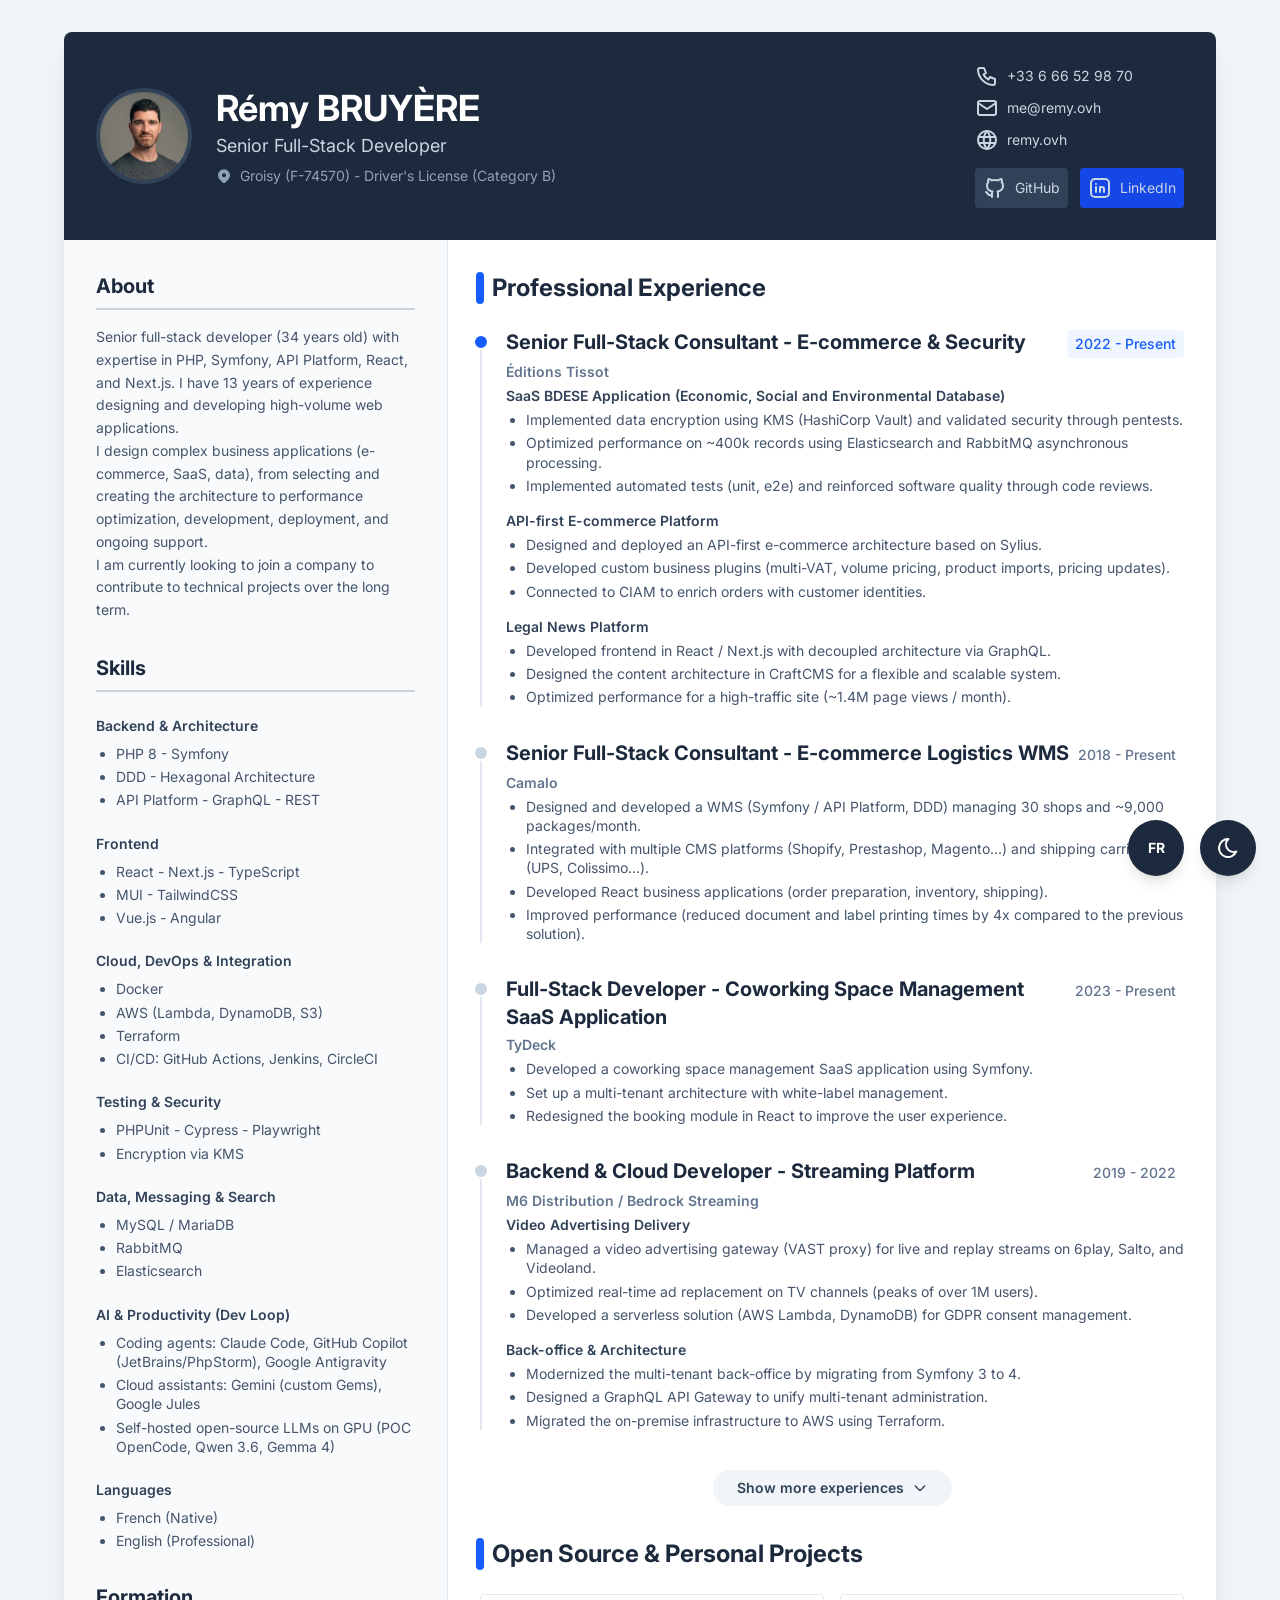
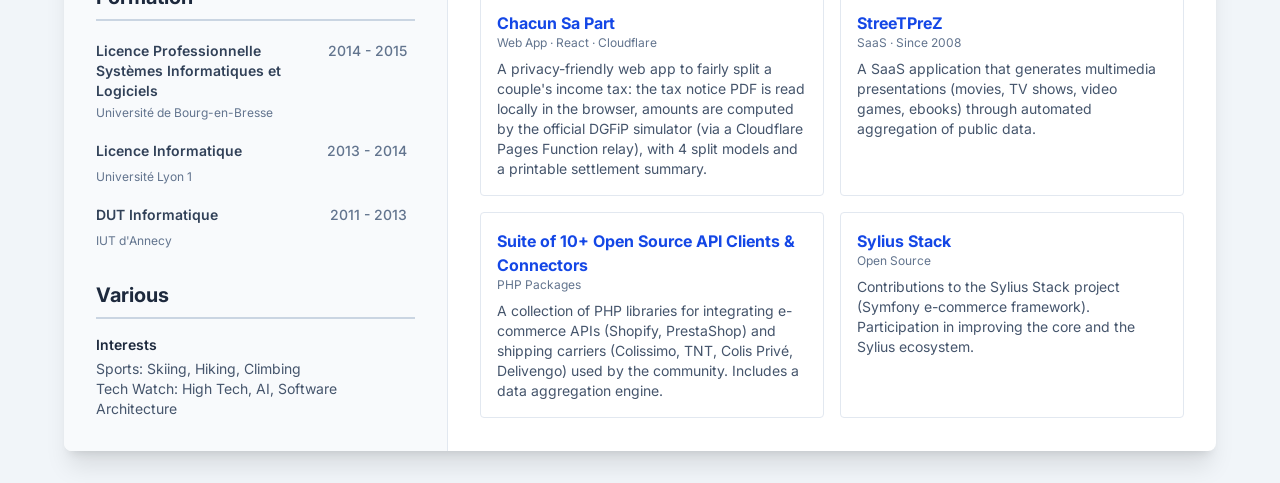
==== commit cb22d187: "Deploy from resume-astro-gh-page (Astro): 4036cbc554bc7c1fe39ce320823dcb476ce10b43 rem42/resume-astr" ====
--- a/en/index.html
+++ b/en/index.html
@@ -8,4 +8,4 @@
 					document.documentElement.classList.add('dark');
 				}
 			})();
-		</script><meta charset="UTF-8"><meta name="viewport" content="width=device-width, initial-scale=1.0"><title>Rémy BRUYÈRE - Resume - Senior Full-Stack Developer</title><meta name="description" content="Freelance Senior Developer and Consultant. Expert in PHP, Symfony, React, and PrestaShop. 10+ years of experience in E-commerce and complex Web Architecture. Available in French-speaking Switzerland (Border region), Annecy area, and Remote."><link href="https://fonts.googleapis.com/css2?family=Inter:wght@300;400;600;700&display=swap" rel="stylesheet"><link rel="icon" type="image/png" href="/favicon-96x96.png" sizes="96x96"><link rel="icon" type="image/svg+xml" href="/favicon.svg"><link rel="shortcut icon" href="/favicon.ico"><link rel="apple-touch-icon" sizes="180x180" href="/apple-touch-icon.png"><meta name="apple-mobile-web-app-title" content="Rémy BRUYERE"><link rel="manifest" href="/site.webmanifest"><meta name="generator" content="Astro v7.3.2"><link rel="stylesheet" href="/_astro/ThemeToggle.B9ICykxs.css"><script type="module" src="/_astro/page.D6Rx8f8Z.js"></script></head><body class="bg-slate-100 dark:bg-slate-900 text-slate-800 dark:text-slate-200 py-8 px-4 print:p-0 print:bg-white transition-colors duration-300"><div class="max-w-6xl mx-auto bg-white dark:bg-slate-800 shadow-xl rounded-lg overflow-hidden print:shadow-none print:w-[210mm] print:min-h-[297mm] transition-colors duration-300"><header class="bg-slate-800 text-white p-8 md:flex md:justify-between md:items-center print:bg-white print:text-slate-800 print:px-4 print:pb-4 print:pt-0 print:flex print:flex-row print:justify-between print:items-center print:mb-2"><div class="flex items-center gap-6"><div class="h-24 w-24 rounded-full bg-slate-600 flex items-center justify-center text-3xl font-bold border-4 border-slate-700 shrink-0 overflow-hidden"><img src="/_astro/Remy_BRUYERE_small.B9lpAZHT_1zaGDk.webp" alt="Profile picture of Rémy BRUYÈRE" loading="eager" decoding="async" width="352" height="471" class="w-full h-full object-cover object-top"></div><div><h1 class="text-3xl md:text-4xl font-bold print:text-2xl">Rémy BRUYÈRE</h1><p class="text-lg text-slate-300 print:text-slate-800 mt-1 print:text-base">Senior Full-Stack Developer</p><p class="text-sm text-slate-400 mt-2 flex flex-wrap gap-2 leading-4"><svg xmlns="http://www.w3.org/2000/svg" width="16" height="16" viewBox="0 0 24 24" fill="currentColor" class="icon icon-tabler icons-tabler-filled icon-tabler-map-pin"><path stroke="none" d="M0 0h24v24H0z" fill="none"></path><path d="M18.364 4.636a9 9 0 0 1 .203 12.519l-.203 .21l-4.243 4.242a3 3 0 0 1 -4.097 .135l-.144 -.135l-4.244 -4.243a9 9 0 0 1 12.728 -12.728zm-6.364 3.364a3 3 0 1 0 0 6a3 3 0 0 0 0 -6"></path></svg><span>Groisy (F-74570) - Driver&#39;s License (Category B)</span></p></div></div><div class="mt-6 md:mt-0 flex flex-col gap-2 text-sm text-slate-300 print:text-slate-800 print:mt-0"><a href="tel:+33666529870" class="hover:text-white transition flex items-center gap-2"><span><svg xmlns="http://www.w3.org/2000/svg" width="24" height="24" viewBox="0 0 24 24" fill="none" stroke="currentColor" stroke-width="2" stroke-linecap="round" stroke-linejoin="round" class="icon icon-tabler icons-tabler-outline icon-tabler-phone"><path stroke="none" d="M0 0h24v24H0z" fill="none"></path><path d="M5 4h4l2 5l-2.5 1.5a11 11 0 0 0 5 5l1.5 -2.5l5 2v4a2 2 0 0 1 -2 2a16 16 0 0 1 -15 -15a2 2 0 0 1 2 -2"></path></svg></span>+33 6 66 52 98 70</a><a href="mailto:me@remy.ovh" class="hover:text-white transition flex items-center gap-2"><span><svg xmlns="http://www.w3.org/2000/svg" width="24" height="24" viewBox="0 0 24 24" fill="none" stroke="currentColor" stroke-width="2" stroke-linecap="round" stroke-linejoin="round" class="icon icon-tabler icons-tabler-outline icon-tabler-mail"><path stroke="none" d="M0 0h24v24H0z" fill="none"></path><path d="M3 7a2 2 0 0 1 2 -2h14a2 2 0 0 1 2 2v10a2 2 0 0 1 -2 2h-14a2 2 0 0 1 -2 -2v-10"></path><path d="M3 7l9 6l9 -6"></path></svg></span>me@remy.ovh</a><a href="//remy.ovh" class="hover:text-white transition flex items-center gap-2" target="_blank" rel="noopener noreferrer"><span><svg xmlns="http://www.w3.org/2000/svg" width="24" height="24" viewBox="0 0 24 24" fill="none" stroke="currentColor" stroke-width="2" stroke-linecap="round" stroke-linejoin="round" class="icon icon-tabler icons-tabler-outline icon-tabler-world"><path stroke="none" d="M0 0h24v24H0z" fill="none"></path><path d="M3 12a9 9 0 1 0 18 0a9 9 0 0 0 -18 0"></path><path d="M3.6 9h16.8"></path><path d="M3.6 15h16.8"></path><path d="M11.5 3a17 17 0 0 0 0 18"></path><path d="M12.5 3a17 17 0 0 1 0 18"></path></svg></span>remy.ovh</a><div class="flex gap-3 mt-2 print:hidden"><a href="https://github.com/rem42" target="_blank" rel="noopener noreferrer" class="bg-slate-700 hover:bg-slate-600 p-2 rounded transition flex items-center gap-2" title="rem42"><svg xmlns="http://www.w3.org/2000/svg" width="24" height="24" viewBox="0 0 24 24" fill="none" stroke="currentColor" stroke-width="2" stroke-linecap="round" stroke-linejoin="round" class="icon icon-tabler icons-tabler-outline icon-tabler-brand-github"><path stroke="none" d="M0 0h24v24H0z" fill="none"></path><path d="M9 19c-4.3 1.4 -4.3 -2.5 -6 -3m12 5v-3.5c0 -1 .1 -1.4 -.5 -2c2.8 -.3 5.5 -1.4 5.5 -6a4.6 4.6 0 0 0 -1.3 -3.2a4.2 4.2 0 0 0 -.1 -3.2s-1.1 -.3 -3.5 1.3a12.3 12.3 0 0 0 -6.2 0c-2.4 -1.6 -3.5 -1.3 -3.5 -1.3a4.2 4.2 0 0 0 -.1 3.2a4.6 4.6 0 0 0 -1.3 3.2c0 4.6 2.7 5.7 5.5 6c-.6 .6 -.6 1.2 -.5 2v3.5"></path></svg>GitHub</a><a href="https://linkedin.com/in/remy-bruyere" target="_blank" rel="noopener noreferrer" class="bg-blue-700 hover:bg-blue-600 p-2 rounded transition flex items-center gap-2" title="remy-bruyere"><svg xmlns="http://www.w3.org/2000/svg" width="24" height="24" viewBox="0 0 24 24" fill="none" stroke="currentColor" stroke-width="2" stroke-linecap="round" stroke-linejoin="round" class="icon icon-tabler icons-tabler-outline icon-tabler-brand-linkedin"><path stroke="none" d="M0 0h24v24H0z" fill="none"></path><path d="M8 11v5"></path><path d="M8 8v.01"></path><path d="M12 16v-5"></path><path d="M16 16v-3a2 2 0 1 0 -4 0"></path><path d="M3 7a4 4 0 0 1 4 -4h10a4 4 0 0 1 4 4v10a4 4 0 0 1 -4 4h-10a4 4 0 0 1 -4 -4l0 -10"></path></svg>LinkedIn</a></div></div></header><div class="grid grid-cols-1 md:grid-cols-3 print:block"><aside class="bg-slate-50 dark:bg-slate-700 p-8 border-r border-slate-200 dark:border-slate-600 md:col-span-1 print:w-full print:border-r-0 print:mb-4 print:bg-white print:p-0 transition-colors duration-300"><section class="mb-8 print:mb-0"><h2 class="text-xl font-bold text-slate-800 dark:text-slate-100 border-b-2 border-slate-300 dark:border-slate-500 pb-2 mb-4 print:pb-0 print:mb-2">About</h2><p class="text-sm text-slate-600 dark:text-slate-300 leading-relaxed">Senior full-stack developer (34 years old) with expertise in PHP, Symfony, API Platform, React, and Next.js. I have 13 years of experience designing and developing high-volume web applications.<br/>I design complex business applications (e-commerce, SaaS, data), from selecting and creating the architecture to performance optimization, development, deployment, and ongoing support.<br/>I am currently looking to join a company to contribute to technical projects over the long term.</p></section><section class="mb-8 print:mb-4 print:hidden"><h2 class="text-xl font-bold text-slate-800 dark:text-slate-100 border-b-2 border-slate-300 dark:border-slate-500 pb-2 mb-6 print:pb-0 print:mb-4 print:mt-8">Skills</h2><div class="space-y-6 print:flex print:flex-col print:gap-3 print:space-y-0"><div><h3 class="font-semibold text-slate-700 dark:text-slate-200 mb-2 text-sm print:mb-1 ">Backend &amp; Architecture</h3><ul class="list-disc list-outside pl-5 space-y-1 text-sm text-slate-600 dark:text-slate-300"><li class="leading-snug text-slate-600 dark:text-slate-300 text-sm">PHP 8 - Symfony</li><li class="leading-snug text-slate-600 dark:text-slate-300 text-sm">DDD - Hexagonal Architecture</li><li class="leading-snug text-slate-600 dark:text-slate-300 text-sm">API Platform - GraphQL - REST</li></ul></div><div><h3 class="font-semibold text-slate-700 dark:text-slate-200 mb-2 text-sm print:mb-1 mt-6 print:mt-0">Frontend</h3><ul class="list-disc list-outside pl-5 space-y-1 text-sm text-slate-600 dark:text-slate-300"><li class="leading-snug text-slate-600 dark:text-slate-300 text-sm">React - Next.js - TypeScript</li><li class="leading-snug text-slate-600 dark:text-slate-300 text-sm">MUI - TailwindCSS</li><li class="leading-snug text-slate-600 dark:text-slate-300 text-sm">Vue.js - Angular</li></ul></div><div><h3 class="font-semibold text-slate-700 dark:text-slate-200 mb-2 text-sm print:mb-1 mt-6 print:mt-0">Cloud, DevOps &amp; Integration</h3><ul class="list-disc list-outside pl-5 space-y-1 text-sm text-slate-600 dark:text-slate-300"><li class="leading-snug text-slate-600 dark:text-slate-300 text-sm">Docker</li><li class="leading-snug text-slate-600 dark:text-slate-300 text-sm">AWS (Lambda, DynamoDB, S3)</li><li class="leading-snug text-slate-600 dark:text-slate-300 text-sm">Terraform</li><li class="leading-snug text-slate-600 dark:text-slate-300 text-sm">CI/CD: GitHub Actions, Jenkins, CircleCI</li></ul></div><div><h3 class="font-semibold text-slate-700 dark:text-slate-200 mb-2 text-sm print:mb-1 mt-6 print:mt-0">Testing &amp; Security</h3><ul class="list-disc list-outside pl-5 space-y-1 text-sm text-slate-600 dark:text-slate-300"><li class="leading-snug text-slate-600 dark:text-slate-300 text-sm">PHPUnit - Cypress - Playwright</li><li class="leading-snug text-slate-600 dark:text-slate-300 text-sm">Encryption via KMS</li></ul></div><div><h3 class="font-semibold text-slate-700 dark:text-slate-200 mb-2 text-sm print:mb-1 mt-6 print:mt-0">Data, Messaging &amp; Search</h3><ul class="list-disc list-outside pl-5 space-y-1 text-sm text-slate-600 dark:text-slate-300"><li class="leading-snug text-slate-600 dark:text-slate-300 text-sm">RabbitMQ</li><li class="leading-snug text-slate-600 dark:text-slate-300 text-sm">Elasticsearch</li></ul></div><div><h3 class="font-semibold text-slate-700 dark:text-slate-200 mb-2 text-sm print:mb-1 mt-6 print:mt-0">Languages</h3><ul class="list-disc list-outside pl-5 space-y-1 text-sm text-slate-600 dark:text-slate-300"><li class="leading-snug text-slate-600 dark:text-slate-300 text-sm">French (Native)</li><li class="leading-snug text-slate-600 dark:text-slate-300 text-sm">English (Professional)</li></ul></div></div></section><section class="mb-8 print:mb-4 print:hidden"><h2 class="text-xl font-bold text-slate-800 dark:text-slate-100 border-b-2 border-slate-300 dark:border-slate-500 pb-2 mb-4 print:pb-0 print:mb-4">Formation</h2><div class="space-y-4"><div><div class="flex flex-col sm:flex-row sm:justify-between sm:items-baseline mb-1"><h3 class="font-semibold text-sm text-slate-700 dark:text-slate-100">Licence Professionnelle Systèmes Informatiques et Logiciels</h3><span class="text-sm font-medium px-2 py-1 rounded whitespace-nowrap transition-colors duration-300 text-slate-500 dark:text-slate-400 group-hover:text-blue-600 dark:group-hover:text-blue-400 group-hover:bg-blue-50 dark:group-hover:bg-blue-900/30 print:text-slate-500 print:bg-white">2014 - 2015</span></div><p class="text-xs text-slate-500 dark:text-slate-400">Université de Bourg-en-Bresse</p></div><div><div class="flex flex-col sm:flex-row sm:justify-between sm:items-baseline mb-1"><h3 class="font-semibold text-sm text-slate-700 dark:text-slate-100">Licence Informatique</h3><span class="text-sm font-medium px-2 py-1 rounded whitespace-nowrap transition-colors duration-300 text-slate-500 dark:text-slate-400 group-hover:text-blue-600 dark:group-hover:text-blue-400 group-hover:bg-blue-50 dark:group-hover:bg-blue-900/30 print:text-slate-500 print:bg-white">2013 - 2014</span></div><p class="text-xs text-slate-500 dark:text-slate-400">Université Lyon 1</p></div><div><div class="flex flex-col sm:flex-row sm:justify-between sm:items-baseline mb-1"><h3 class="font-semibold text-sm text-slate-700 dark:text-slate-100">DUT Informatique</h3><span class="text-sm font-medium px-2 py-1 rounded whitespace-nowrap transition-colors duration-300 text-slate-500 dark:text-slate-400 group-hover:text-blue-600 dark:group-hover:text-blue-400 group-hover:bg-blue-50 dark:group-hover:bg-blue-900/30 print:text-slate-500 print:bg-white">2011 - 2013</span></div><p class="text-xs text-slate-500 dark:text-slate-400">IUT d&#39;Annecy</p></div></div></section><section class="print:hidden"><h2 class="text-xl font-bold text-slate-800 dark:text-slate-100 border-b-2 border-slate-300 dark:border-slate-500 pb-2 mb-4 print:pb-0 print:mb-4 print:hidden">Various</h2><div class="print:hidden"><h3 class="font-semibold text-sm mb-1 text-slate-800 dark:text-slate-100">Interests</h3><p class="text-sm text-slate-600 dark:text-slate-300">Sports: Skiing, Hiking, Climbing</p><p class="text-sm text-slate-600 dark:text-slate-300">Tech Watch: High Tech, AI, Software Architecture</p></div></section></aside><main class="p-8 md:col-span-2 print:p-0 print:w-full"><section class="mb-8 print:mb-4"><h2 class="text-2xl font-bold text-slate-800 dark:text-slate-100 mb-6 flex items-center gap-2 print:text-xl print:mb-4 print:border-b-2 print:border-slate-300"><span class="bg-blue-600 dark:bg-blue-500 w-2 h-8 rounded -ms-1 print:ms-1 print:h-6 print:hidden"></span>Professional Experience</h2><div class="flex flex-col print:block"><div class="group mb-8 relative border-l-2 border-slate-200 dark:border-slate-600 hover:border-blue-400 pl-6 print:break-inside-avoid transition-colors duration-300   print:ms-0 print:mb-6 print:border-0 print:pl-0"><div class="absolute -left-2.25 w-4 h-4 rounded-full border-2 border-white dark:border-slate-800 transition-colors duration-300 before:content-[''] before:absolute before:w-0.5 before:h-2 before:bg-white dark:before:bg-slate-800 before:-top-2 before:left-1/2 before:-translate-x-1/2 top-1.5 bg-blue-600 dark:bg-blue-500 print:hidden"></div><div class="flex flex-col sm:flex-row sm:justify-between sm:items-baseline mb-1"><h3 class="text-xl font-bold text-slate-800 dark:text-slate-100 print:text-lg">Senior Full-Stack Consultant - E-commerce &amp; Security</h3><span class="text-sm font-medium px-2 py-1 rounded whitespace-nowrap transition-colors duration-300 text-blue-600 dark:text-blue-400 bg-blue-50 dark:bg-blue-900/30 print:text-slate-500 print:bg-white">2022 - Present</span></div><p class="text-sm font-semibold text-slate-500 dark:text-slate-400 mb-1">Éditions Tissot</p><div class="mb-4 last:mb-0 print:mb-2"><h4 class="font-semibold text-slate-700 dark:text-slate-200 mb-1 text-sm">SaaS BDESE Application (Economic, Social and Environmental Database)</h4><ul class="list-disc list-outside pl-5 space-y-1"><li class="leading-snug text-slate-600 dark:text-slate-300 text-sm">Implemented data encryption using KMS (HashiCorp Vault) and validated security through pentests.</li><li class="leading-snug text-slate-600 dark:text-slate-300 text-sm">Optimized performance on ~400k records using Elasticsearch and RabbitMQ asynchronous processing.</li><li class="leading-snug text-slate-600 dark:text-slate-300 text-sm">Implemented automated tests (unit, e2e) and reinforced software quality through code reviews.</li></ul></div><div class="mb-4 last:mb-0 print:mb-2"><h4 class="font-semibold text-slate-700 dark:text-slate-200 mb-1 text-sm">API-first E-commerce Platform</h4><ul class="list-disc list-outside pl-5 space-y-1"><li class="leading-snug text-slate-600 dark:text-slate-300 text-sm">Designed and deployed an API-first e-commerce architecture based on Sylius.</li><li class="leading-snug text-slate-600 dark:text-slate-300 text-sm">Developed custom business plugins (multi-VAT, volume pricing, product imports, pricing updates).</li><li class="leading-snug text-slate-600 dark:text-slate-300 text-sm">Connected to CIAM to enrich orders with customer identities.</li></ul></div><div class="mb-4 last:mb-0 print:mb-2"><h4 class="font-semibold text-slate-700 dark:text-slate-200 mb-1 text-sm">Legal News Platform</h4><ul class="list-disc list-outside pl-5 space-y-1"><li class="leading-snug text-slate-600 dark:text-slate-300 text-sm">Developed frontend in React / Next.js with decoupled architecture via GraphQL.</li><li class="leading-snug text-slate-600 dark:text-slate-300 text-sm">Designed the content architecture in CraftCMS for a flexible and scalable system.</li><li class="leading-snug text-slate-600 dark:text-slate-300 text-sm">Optimized performance for a high-traffic site (~1.4M page views / month).</li></ul></div></div><div class="group mb-8 relative border-l-2 border-slate-200 dark:border-slate-600 hover:border-blue-400 pl-6 print:break-inside-avoid transition-colors duration-300   print:ms-0 print:mb-6 print:border-0 print:pl-0"><div class="absolute -left-2.25 w-4 h-4 rounded-full border-2 border-white dark:border-slate-800 transition-colors duration-300 before:content-[''] before:absolute before:w-0.5 before:h-2 before:bg-white dark:before:bg-slate-800 before:-top-2 before:left-1/2 before:-translate-x-1/2 top-1.5 bg-slate-300 dark:bg-slate-500 group-hover:bg-blue-600 dark:group-hover:bg-blue-500 print:hidden"></div><div class="flex flex-col sm:flex-row sm:justify-between sm:items-baseline mb-1"><h3 class="text-xl font-bold text-slate-800 dark:text-slate-100 print:text-lg">Senior Full-Stack Consultant - E-commerce Logistics WMS</h3><span class="text-sm font-medium px-2 py-1 rounded whitespace-nowrap transition-colors duration-300 text-slate-500 dark:text-slate-400 group-hover:text-blue-600 dark:group-hover:text-blue-400 group-hover:bg-blue-50 dark:group-hover:bg-blue-900/30 print:text-slate-500 print:bg-white">2018 - Present</span></div><p class="text-sm font-semibold text-slate-500 dark:text-slate-400 mb-1">Camalo</p><div class="mb-4 last:mb-0 print:mb-2"><ul class="list-disc list-outside pl-5 space-y-1"><li class="leading-snug text-slate-600 dark:text-slate-300 text-sm">Designed and developed a WMS (Symfony / API Platform, DDD) managing 30 shops and ~9,000 packages/month.</li><li class="leading-snug text-slate-600 dark:text-slate-300 text-sm">Integrated with multiple CMS platforms (Shopify, Prestashop, Magento...) and shipping carriers (UPS, Colissimo...).</li><li class="leading-snug text-slate-600 dark:text-slate-300 text-sm">Developed React business applications (order preparation, inventory, shipping).</li><li class="leading-snug text-slate-600 dark:text-slate-300 text-sm">Improved performance (reduced document and label printing times by 4x compared to the previous solution).</li></ul></div></div><div class="group mb-8 relative border-l-2 border-slate-200 dark:border-slate-600 hover:border-blue-400 pl-6 print:break-inside-avoid transition-colors duration-300  print:hidden print:ms-0 print:mb-6 print:border-0 print:pl-0"><div class="absolute -left-2.25 w-4 h-4 rounded-full border-2 border-white dark:border-slate-800 transition-colors duration-300 before:content-[''] before:absolute before:w-0.5 before:h-2 before:bg-white dark:before:bg-slate-800 before:-top-2 before:left-1/2 before:-translate-x-1/2 top-1.5 bg-slate-300 dark:bg-slate-500 group-hover:bg-blue-600 dark:group-hover:bg-blue-500 print:hidden"></div><div class="flex flex-col sm:flex-row sm:justify-between sm:items-baseline mb-1"><h3 class="text-xl font-bold text-slate-800 dark:text-slate-100 print:text-lg">Full-Stack Developer - Coworking Space Management SaaS Application</h3><span class="text-sm font-medium px-2 py-1 rounded whitespace-nowrap transition-colors duration-300 text-slate-500 dark:text-slate-400 group-hover:text-blue-600 dark:group-hover:text-blue-400 group-hover:bg-blue-50 dark:group-hover:bg-blue-900/30 print:text-slate-500 print:bg-white">2023 - Present</span></div><p class="text-sm font-semibold text-slate-500 dark:text-slate-400 mb-1">TyDeck</p><div class="mb-4 last:mb-0 print:mb-2"><ul class="list-disc list-outside pl-5 space-y-1"><li class="leading-snug text-slate-600 dark:text-slate-300 text-sm">Developed a coworking space management SaaS application using Symfony.</li><li class="leading-snug text-slate-600 dark:text-slate-300 text-sm">Set up a multi-tenant architecture with white-label management.</li><li class="leading-snug text-slate-600 dark:text-slate-300 text-sm">Redesigned the booking module in React to improve the user experience.</li></ul></div></div><div class="group mb-8 relative border-l-2 border-slate-200 dark:border-slate-600 hover:border-blue-400 pl-6 print:break-inside-avoid transition-colors duration-300   print:ms-0 print:mb-6 print:border-0 print:pl-0"><div class="absolute -left-2.25 w-4 h-4 rounded-full border-2 border-white dark:border-slate-800 transition-colors duration-300 before:content-[''] before:absolute before:w-0.5 before:h-2 before:bg-white dark:before:bg-slate-800 before:-top-2 before:left-1/2 before:-translate-x-1/2 top-1.5 bg-slate-300 dark:bg-slate-500 group-hover:bg-blue-600 dark:group-hover:bg-blue-500 print:hidden"></div><div class="flex flex-col sm:flex-row sm:justify-between sm:items-baseline mb-1"><h3 class="text-xl font-bold text-slate-800 dark:text-slate-100 print:text-lg">Backend &amp; Cloud Developer - Streaming Platform</h3><span class="text-sm font-medium px-2 py-1 rounded whitespace-nowrap transition-colors duration-300 text-slate-500 dark:text-slate-400 group-hover:text-blue-600 dark:group-hover:text-blue-400 group-hover:bg-blue-50 dark:group-hover:bg-blue-900/30 print:text-slate-500 print:bg-white">2019 - 2022</span></div><p class="text-sm font-semibold text-slate-500 dark:text-slate-400 mb-1">M6 Distribution / Bedrock Streaming</p><div class="mb-4 last:mb-0 print:mb-2"><h4 class="font-semibold text-slate-700 dark:text-slate-200 mb-1 text-sm">Video Advertising Delivery</h4><ul class="list-disc list-outside pl-5 space-y-1"><li class="leading-snug text-slate-600 dark:text-slate-300 text-sm">Managed a video advertising gateway (VAST proxy) for live and replay streams on 6play, Salto, and Videoland.</li><li class="leading-snug text-slate-600 dark:text-slate-300 text-sm">Optimized real-time ad replacement on TV channels (peaks of over 1M users).</li><li class="leading-snug text-slate-600 dark:text-slate-300 text-sm">Developed a serverless solution (AWS Lambda, DynamoDB) for GDPR consent management.</li></ul></div><div class="mb-4 last:mb-0 print:mb-2"><h4 class="font-semibold text-slate-700 dark:text-slate-200 mb-1 text-sm">Back-office &amp; Architecture</h4><ul class="list-disc list-outside pl-5 space-y-1"><li class="leading-snug text-slate-600 dark:text-slate-300 text-sm">Modernized the multi-tenant back-office by migrating from Symfony 3 to 4.</li><li class="leading-snug text-slate-600 dark:text-slate-300 text-sm">Designed a GraphQL API Gateway to unify multi-tenant administration.</li><li class="leading-snug text-slate-600 dark:text-slate-300 text-sm">Migrated the on-premise infrastructure to AWS using Terraform.</li></ul></div></div><div class="group mb-8 relative border-l-2 border-slate-200 dark:border-slate-600 hover:border-blue-400 pl-6 print:break-inside-avoid transition-colors duration-300 hidden more-experience print:hidden  print:ms-0 print:mb-6 print:border-0 print:pl-0"><div class="absolute -left-2.25 w-4 h-4 rounded-full border-2 border-white dark:border-slate-800 transition-colors duration-300 before:content-[''] before:absolute before:w-0.5 before:h-2 before:bg-white dark:before:bg-slate-800 before:-top-2 before:left-1/2 before:-translate-x-1/2 top-1.5 bg-slate-300 dark:bg-slate-500 group-hover:bg-blue-600 dark:group-hover:bg-blue-500 print:hidden"></div><div class="flex flex-col sm:flex-row sm:justify-between sm:items-baseline mb-1"><h3 class="text-xl font-bold text-slate-800 dark:text-slate-100 print:text-lg">Full-Stack Developer - HR SaaS</h3><span class="text-sm font-medium px-2 py-1 rounded whitespace-nowrap transition-colors duration-300 text-slate-500 dark:text-slate-400 group-hover:text-blue-600 dark:group-hover:text-blue-400 group-hover:bg-blue-50 dark:group-hover:bg-blue-900/30 print:text-slate-500 print:bg-white">2018 - 2019</span></div><p class="text-sm font-semibold text-slate-500 dark:text-slate-400 mb-1">Éditions Tissot</p><div class="mb-4 last:mb-0 print:mb-2"><ul class="list-disc list-outside pl-5 space-y-1"><li class="leading-snug text-slate-600 dark:text-slate-300 text-sm">Developed an HR SaaS application on a microservices architecture (Symfony, RabbitMQ).</li><li class="leading-snug text-slate-600 dark:text-slate-300 text-sm">Implemented the frontend in Angular with inter-service communication.</li><li class="leading-snug text-slate-600 dark:text-slate-300 text-sm">Set up automated tests (PHPUnit, Behat, Cypress) to secure deployments.</li></ul></div></div><div class="group mb-8 relative border-l-2 border-slate-200 dark:border-slate-600 hover:border-blue-400 pl-6 print:break-inside-avoid transition-colors duration-300 hidden more-experience print:hidden  print:ms-0 print:mb-6 print:border-0 print:pl-0"><div class="absolute -left-2.25 w-4 h-4 rounded-full border-2 border-white dark:border-slate-800 transition-colors duration-300 before:content-[''] before:absolute before:w-0.5 before:h-2 before:bg-white dark:before:bg-slate-800 before:-top-2 before:left-1/2 before:-translate-x-1/2 top-1.5 bg-slate-300 dark:bg-slate-500 group-hover:bg-blue-600 dark:group-hover:bg-blue-500 print:hidden"></div><div class="flex flex-col sm:flex-row sm:justify-between sm:items-baseline mb-1"><h3 class="text-xl font-bold text-slate-800 dark:text-slate-100 print:text-lg">Freelance Consultant - E-commerce &amp; Web Projects</h3><span class="text-sm font-medium px-2 py-1 rounded whitespace-nowrap transition-colors duration-300 text-slate-500 dark:text-slate-400 group-hover:text-blue-600 dark:group-hover:text-blue-400 group-hover:bg-blue-50 dark:group-hover:bg-blue-900/30 print:text-slate-500 print:bg-white">2017 - Present</span></div><p class="text-sm font-semibold text-slate-500 dark:text-slate-400 mb-1">Various clients</p><div class="mb-4 last:mb-0 print:mb-2"><ul class="list-disc list-outside pl-5 space-y-1"><li class="leading-snug text-slate-600 dark:text-slate-300 text-sm">Performed complex e-commerce migrations (Magento, PrestaShop, WooCommerce) with data migration and business continuity.</li><li class="leading-snug text-slate-600 dark:text-slate-300 text-sm">Developed custom solutions (Shopify, PrestaShop, WordPress): specific modules, workflow automation, API integrations.</li><li class="leading-snug text-slate-600 dark:text-slate-300 text-sm">Designed and optimized web architectures (data modeling, performance, hosting) for e-commerce environments.</li></ul></div></div><div class="group mb-8 relative border-l-2 border-slate-200 dark:border-slate-600 hover:border-blue-400 pl-6 print:break-inside-avoid transition-colors duration-300 hidden more-experience print:hidden  print:ms-0 print:mb-6 print:border-0 print:pl-0"><div class="absolute -left-2.25 w-4 h-4 rounded-full border-2 border-white dark:border-slate-800 transition-colors duration-300 before:content-[''] before:absolute before:w-0.5 before:h-2 before:bg-white dark:before:bg-slate-800 before:-top-2 before:left-1/2 before:-translate-x-1/2 top-1.5 bg-slate-300 dark:bg-slate-500 group-hover:bg-blue-600 dark:group-hover:bg-blue-500 print:hidden"></div><div class="flex flex-col sm:flex-row sm:justify-between sm:items-baseline mb-1"><h3 class="text-xl font-bold text-slate-800 dark:text-slate-100 print:text-lg">Backend Developer - E-commerce</h3><span class="text-sm font-medium px-2 py-1 rounded whitespace-nowrap transition-colors duration-300 text-slate-500 dark:text-slate-400 group-hover:text-blue-600 dark:group-hover:text-blue-400 group-hover:bg-blue-50 dark:group-hover:bg-blue-900/30 print:text-slate-500 print:bg-white">2013 - 2018</span></div><p class="text-sm font-semibold text-slate-500 dark:text-slate-400 mb-1">Cadeau Maestro</p><div class="mb-4 last:mb-0 print:mb-2"><ul class="list-disc list-outside pl-5 space-y-1"><li class="leading-snug text-slate-600 dark:text-slate-300 text-sm">Developed and maintained a high-traffic e-commerce platform (PrestaShop).</li><li class="leading-snug text-slate-600 dark:text-slate-300 text-sm">Designed custom modules and continuously evolved business features.</li><li class="leading-snug text-slate-600 dark:text-slate-300 text-sm">Took on progressive responsibilities up to the lead developer role.</li></ul></div></div></div><div class="flex justify-center mt-2 print:hidden"><button id="toggle-experiences-btn" data-more="Show more experiences" data-less="Show less experiences" class="px-6 py-2 bg-slate-100 dark:bg-slate-700 text-slate-700 dark:text-slate-200 font-semibold rounded-full hover:bg-slate-200 dark:hover:bg-slate-600 transition-all text-sm group flex items-center gap-2 cursor-pointer"><span>Show more experiences</span><svg xmlns="http://www.w3.org/2000/svg" class="h-4 w-4 transition-transform group-hover:translate-y-1" fill="none" viewBox="0 0 24 24" stroke="currentColor"><path stroke-linecap="round" stroke-linejoin="round" stroke-width="2" d="M19 9l-7 7-7-7"></path></svg></button></div></section><script type="module">var e=document.getElementById(`toggle-experiences-btn`);e&&e.addEventListener(`click`,function(){let t=document.querySelectorAll(`.more-experience`),n=this.querySelector(`span`),r=this.querySelector(`svg`);if(!n||!r)return;let i=e.getAttribute(`data-more`),a=e.getAttribute(`data-less`);if(!i||!a)return;let o=n.innerText===i;t.forEach(e=>{e.classList.toggle(`hidden`)}),o?(n.innerText=a,r.classList.add(`rotate-180`),r.classList.remove(`group-hover:translate-y-1`)):(n.innerText=i,r.classList.remove(`rotate-180`),r.classList.add(`group-hover:translate-y-1`))});</script><div class="hidden print:block"><section class="print:mb-4"><h2 class="text-xl font-bold text-slate-800 dark:text-slate-100 border-b-2 border-slate-300 dark:border-slate-500 pb-2 mb-6 print:pb-0 print:mb-4 print:mt-8">Skills</h2><div class="space-y-6 print:flex print:flex-col print:gap-3 print:space-y-0"><div><h3 class="font-semibold text-slate-700 dark:text-slate-200 mb-2 text-sm print:mb-1 ">Backend &amp; Architecture</h3><ul class="list-disc list-outside pl-5 space-y-1 text-sm text-slate-600 dark:text-slate-300"><li class="leading-snug text-slate-600 dark:text-slate-300 text-sm">PHP 8 - Symfony</li><li class="leading-snug text-slate-600 dark:text-slate-300 text-sm">DDD - Hexagonal Architecture</li><li class="leading-snug text-slate-600 dark:text-slate-300 text-sm">API Platform - GraphQL - REST</li></ul></div><div><h3 class="font-semibold text-slate-700 dark:text-slate-200 mb-2 text-sm print:mb-1 mt-6 print:mt-0">Frontend</h3><ul class="list-disc list-outside pl-5 space-y-1 text-sm text-slate-600 dark:text-slate-300"><li class="leading-snug text-slate-600 dark:text-slate-300 text-sm">React - Next.js - TypeScript</li><li class="leading-snug text-slate-600 dark:text-slate-300 text-sm">MUI - TailwindCSS</li><li class="leading-snug text-slate-600 dark:text-slate-300 text-sm">Vue.js - Angular</li></ul></div><div><h3 class="font-semibold text-slate-700 dark:text-slate-200 mb-2 text-sm print:mb-1 mt-6 print:mt-0">Cloud, DevOps &amp; Integration</h3><ul class="list-disc list-outside pl-5 space-y-1 text-sm text-slate-600 dark:text-slate-300"><li class="leading-snug text-slate-600 dark:text-slate-300 text-sm">Docker</li><li class="leading-snug text-slate-600 dark:text-slate-300 text-sm">AWS (Lambda, DynamoDB, S3)</li><li class="leading-snug text-slate-600 dark:text-slate-300 text-sm">Terraform</li><li class="leading-snug text-slate-600 dark:text-slate-300 text-sm">CI/CD: GitHub Actions, Jenkins, CircleCI</li></ul></div><div><h3 class="font-semibold text-slate-700 dark:text-slate-200 mb-2 text-sm print:mb-1 mt-6 print:mt-0">Testing &amp; Security</h3><ul class="list-disc list-outside pl-5 space-y-1 text-sm text-slate-600 dark:text-slate-300"><li class="leading-snug text-slate-600 dark:text-slate-300 text-sm">PHPUnit - Cypress - Playwright</li><li class="leading-snug text-slate-600 dark:text-slate-300 text-sm">Encryption via KMS</li></ul></div><div><h3 class="font-semibold text-slate-700 dark:text-slate-200 mb-2 text-sm print:mb-1 mt-6 print:mt-0">Data, Messaging &amp; Search</h3><ul class="list-disc list-outside pl-5 space-y-1 text-sm text-slate-600 dark:text-slate-300"><li class="leading-snug text-slate-600 dark:text-slate-300 text-sm">RabbitMQ</li><li class="leading-snug text-slate-600 dark:text-slate-300 text-sm">Elasticsearch</li></ul></div><div><h3 class="font-semibold text-slate-700 dark:text-slate-200 mb-2 text-sm print:mb-1 mt-6 print:mt-0">Languages</h3><ul class="list-disc list-outside pl-5 space-y-1 text-sm text-slate-600 dark:text-slate-300"><li class="leading-snug text-slate-600 dark:text-slate-300 text-sm">French (Native)</li><li class="leading-snug text-slate-600 dark:text-slate-300 text-sm">English (Professional)</li></ul></div></div></section><!-- Projects are only included here for the printed version --><div class="print:mb-4"><section><h2 class="text-2xl font-bold text-slate-800 dark:text-slate-100 mb-6 flex items-center gap-2 print:text-xl print:mb-4 print:border-b-2 print:border-slate-300"><span class="bg-blue-600 dark:bg-blue-500 w-2 h-8 rounded -ms-1 print:ms-1 print:h-6 print:hidden"></span>Open Source &amp; Personal Projects</h2><div class="hidden print:block"><ul class="list-disc list-outside pl-5 space-y-1 text-sm text-slate-600 dark:text-slate-300"><li class="leading-snug text-slate-600 dark:text-slate-300 text-sm">Creation of a web app to split a couple&#39;s income tax (Chacun Sa Part)</li><li class="leading-snug text-slate-600 dark:text-slate-300 text-sm">Contributions to the Sylius Stack project</li><li class="leading-snug text-slate-600 dark:text-slate-300 text-sm">Development of PHP libraries for e-commerce API and shipping carrier integrations</li><li class="leading-snug text-slate-600 dark:text-slate-300 text-sm">Creation of a data aggregation SaaS (StreeTPreZ)</li></ul></div><div class="grid grid-cols-1 md:grid-cols-2 gap-4 print:hidden"><a href="https://chacunsapart.remy.ovh/" target="_blank" rel="noopener noreferrer" class="block p-4 bg-white dark:bg-slate-700 border border-slate-200 dark:border-slate-600 rounded hover:shadow-md dark:hover:shadow-slate-900/50 transition group"><h3 class="font-bold text-blue-700 dark:text-blue-400 group-hover:underline">Chacun Sa Part</h3><p class="text-xs text-slate-500 dark:text-slate-400 mb-2">Web App · React · Cloudflare</p><p class="text-sm text-slate-600 dark:text-slate-300">A privacy-friendly web app to fairly split a couple&#39;s income tax: the tax notice PDF is read locally in the browser, amounts are computed by the official DGFiP simulator (via a Cloudflare Pages Function relay), with 4 split models and a printable settlement summary.</p></a><a href="https://streetprez.com" target="_blank" rel="noopener noreferrer" class="block p-4 bg-white dark:bg-slate-700 border border-slate-200 dark:border-slate-600 rounded hover:shadow-md dark:hover:shadow-slate-900/50 transition group"><h3 class="font-bold text-blue-700 dark:text-blue-400 group-hover:underline">StreeTPreZ</h3><p class="text-xs text-slate-500 dark:text-slate-400 mb-2">SaaS · Since 2008</p><p class="text-sm text-slate-600 dark:text-slate-300">A SaaS application that generates multimedia presentations (movies, TV shows, video games, ebooks) through automated aggregation of public data.</p></a><a href="https://github.com/rem42?tab=repositories&amp;q=scraper" target="_blank" rel="noopener noreferrer" class="block p-4 bg-white dark:bg-slate-700 border border-slate-200 dark:border-slate-600 rounded hover:shadow-md dark:hover:shadow-slate-900/50 transition group"><h3 class="font-bold text-blue-700 dark:text-blue-400 group-hover:underline">Suite of 10+ Open Source API Clients &amp; Connectors</h3><p class="text-xs text-slate-500 dark:text-slate-400 mb-2">PHP Packages</p><p class="text-sm text-slate-600 dark:text-slate-300">A collection of PHP libraries for integrating e-commerce APIs (Shopify, PrestaShop) and shipping carriers (Colissimo, TNT, Colis Privé, Delivengo) used by the community. Includes a data aggregation engine.</p></a><a href="https://github.com/Sylius/Stack" target="_blank" rel="noopener noreferrer" class="block p-4 bg-white dark:bg-slate-700 border border-slate-200 dark:border-slate-600 rounded hover:shadow-md dark:hover:shadow-slate-900/50 transition group"><h3 class="font-bold text-blue-700 dark:text-blue-400 group-hover:underline">Sylius Stack</h3><p class="text-xs text-slate-500 dark:text-slate-400 mb-2">Open Source</p><p class="text-sm text-slate-600 dark:text-slate-300">Contributions to the Sylius Stack project (Symfony e-commerce framework). Participation in improving the core and the Sylius ecosystem.</p></a></div></section></div><div class="print:mb-4"><h2 class="text-xl font-bold text-slate-800 dark:text-slate-100 border-b-2 border-slate-300 dark:border-slate-500 pb-2 mb-4 print:pb-0 print:mb-4">Formation</h2><div class="space-y-4"><div><div class="flex flex-col sm:flex-row sm:justify-between sm:items-baseline mb-1"><h3 class="font-semibold text-sm text-slate-700 dark:text-slate-100">Licence Professionnelle Systèmes Informatiques et Logiciels</h3><span class="text-sm font-medium px-2 py-1 rounded whitespace-nowrap transition-colors duration-300 text-slate-500 dark:text-slate-400 group-hover:text-blue-600 dark:group-hover:text-blue-400 group-hover:bg-blue-50 dark:group-hover:bg-blue-900/30 print:text-slate-500 print:bg-white">2014 - 2015</span></div><p class="text-xs text-slate-500 dark:text-slate-400">Université de Bourg-en-Bresse</p></div><div><div class="flex flex-col sm:flex-row sm:justify-between sm:items-baseline mb-1"><h3 class="font-semibold text-sm text-slate-700 dark:text-slate-100">Licence Informatique</h3><span class="text-sm font-medium px-2 py-1 rounded whitespace-nowrap transition-colors duration-300 text-slate-500 dark:text-slate-400 group-hover:text-blue-600 dark:group-hover:text-blue-400 group-hover:bg-blue-50 dark:group-hover:bg-blue-900/30 print:text-slate-500 print:bg-white">2013 - 2014</span></div><p class="text-xs text-slate-500 dark:text-slate-400">Université Lyon 1</p></div><div><div class="flex flex-col sm:flex-row sm:justify-between sm:items-baseline mb-1"><h3 class="font-semibold text-sm text-slate-700 dark:text-slate-100">DUT Informatique</h3><span class="text-sm font-medium px-2 py-1 rounded whitespace-nowrap transition-colors duration-300 text-slate-500 dark:text-slate-400 group-hover:text-blue-600 dark:group-hover:text-blue-400 group-hover:bg-blue-50 dark:group-hover:bg-blue-900/30 print:text-slate-500 print:bg-white">2011 - 2013</span></div><p class="text-xs text-slate-500 dark:text-slate-400">IUT d&#39;Annecy</p></div></div></div></div><div class="print:hidden"><section><h2 class="text-2xl font-bold text-slate-800 dark:text-slate-100 mb-6 flex items-center gap-2 print:text-xl print:mb-4 print:border-b-2 print:border-slate-300"><span class="bg-blue-600 dark:bg-blue-500 w-2 h-8 rounded -ms-1 print:ms-1 print:h-6 print:hidden"></span>Open Source &amp; Personal Projects</h2><div class="hidden print:block"><ul class="list-disc list-outside pl-5 space-y-1 text-sm text-slate-600 dark:text-slate-300"><li class="leading-snug text-slate-600 dark:text-slate-300 text-sm">Creation of a web app to split a couple&#39;s income tax (Chacun Sa Part)</li><li class="leading-snug text-slate-600 dark:text-slate-300 text-sm">Contributions to the Sylius Stack project</li><li class="leading-snug text-slate-600 dark:text-slate-300 text-sm">Development of PHP libraries for e-commerce API and shipping carrier integrations</li><li class="leading-snug text-slate-600 dark:text-slate-300 text-sm">Creation of a data aggregation SaaS (StreeTPreZ)</li></ul></div><div class="grid grid-cols-1 md:grid-cols-2 gap-4 print:hidden"><a href="https://chacunsapart.remy.ovh/" target="_blank" rel="noopener noreferrer" class="block p-4 bg-white dark:bg-slate-700 border border-slate-200 dark:border-slate-600 rounded hover:shadow-md dark:hover:shadow-slate-900/50 transition group"><h3 class="font-bold text-blue-700 dark:text-blue-400 group-hover:underline">Chacun Sa Part</h3><p class="text-xs text-slate-500 dark:text-slate-400 mb-2">Web App · React · Cloudflare</p><p class="text-sm text-slate-600 dark:text-slate-300">A privacy-friendly web app to fairly split a couple&#39;s income tax: the tax notice PDF is read locally in the browser, amounts are computed by the official DGFiP simulator (via a Cloudflare Pages Function relay), with 4 split models and a printable settlement summary.</p></a><a href="https://streetprez.com" target="_blank" rel="noopener noreferrer" class="block p-4 bg-white dark:bg-slate-700 border border-slate-200 dark:border-slate-600 rounded hover:shadow-md dark:hover:shadow-slate-900/50 transition group"><h3 class="font-bold text-blue-700 dark:text-blue-400 group-hover:underline">StreeTPreZ</h3><p class="text-xs text-slate-500 dark:text-slate-400 mb-2">SaaS · Since 2008</p><p class="text-sm text-slate-600 dark:text-slate-300">A SaaS application that generates multimedia presentations (movies, TV shows, video games, ebooks) through automated aggregation of public data.</p></a><a href="https://github.com/rem42?tab=repositories&amp;q=scraper" target="_blank" rel="noopener noreferrer" class="block p-4 bg-white dark:bg-slate-700 border border-slate-200 dark:border-slate-600 rounded hover:shadow-md dark:hover:shadow-slate-900/50 transition group"><h3 class="font-bold text-blue-700 dark:text-blue-400 group-hover:underline">Suite of 10+ Open Source API Clients &amp; Connectors</h3><p class="text-xs text-slate-500 dark:text-slate-400 mb-2">PHP Packages</p><p class="text-sm text-slate-600 dark:text-slate-300">A collection of PHP libraries for integrating e-commerce APIs (Shopify, PrestaShop) and shipping carriers (Colissimo, TNT, Colis Privé, Delivengo) used by the community. Includes a data aggregation engine.</p></a><a href="https://github.com/Sylius/Stack" target="_blank" rel="noopener noreferrer" class="block p-4 bg-white dark:bg-slate-700 border border-slate-200 dark:border-slate-600 rounded hover:shadow-md dark:hover:shadow-slate-900/50 transition group"><h3 class="font-bold text-blue-700 dark:text-blue-400 group-hover:underline">Sylius Stack</h3><p class="text-xs text-slate-500 dark:text-slate-400 mb-2">Open Source</p><p class="text-sm text-slate-600 dark:text-slate-300">Contributions to the Sylius Stack project (Symfony e-commerce framework). Participation in improving the core and the Sylius ecosystem.</p></a></div></section></div></main></div><!-- Floating Dark Mode Toggle --><button id="theme-toggle" class="fixed bottom-6 right-6 p-4 bg-slate-800 dark:bg-slate-200 text-white dark:text-slate-800 rounded-full shadow-lg hover:shadow-xl hover:scale-110 transition-all duration-300 print:hidden z-50 cursor-pointer" title="Toggle dark mode"><!-- Sun icon (shown in dark mode) --><svg id="theme-toggle-light-icon" class="hidden w-6 h-6" xmlns="http://www.w3.org/2000/svg" viewBox="0 0 24 24" fill="none" stroke="currentColor" stroke-width="2" stroke-linecap="round" stroke-linejoin="round"><circle cx="12" cy="12" r="4"></circle><path d="M12 2v2"></path><path d="M12 20v2"></path><path d="M4.93 4.93l1.41 1.41"></path><path d="M17.66 17.66l1.41 1.41"></path><path d="M2 12h2"></path><path d="M20 12h2"></path><path d="M6.34 17.66l-1.41 1.41"></path><path d="M19.07 4.93l-1.41 1.41"></path></svg><!-- Moon icon (shown in light mode) --><svg id="theme-toggle-dark-icon" class="hidden w-6 h-6" xmlns="http://www.w3.org/2000/svg" viewBox="0 0 24 24" fill="none" stroke="currentColor" stroke-width="2" stroke-linecap="round" stroke-linejoin="round"><path d="M12 3c.132 0 .263 0 .393 0a7.5 7.5 0 0 0 7.92 12.446a9 9 0 1 1 -8.313 -12.454z"></path></svg></button><script type="module">var e=document.getElementById(`theme-toggle`),t=document.getElementById(`theme-toggle-light-icon`),n=document.getElementById(`theme-toggle-dark-icon`);function r(){t&&n&&(document.documentElement.classList.contains(`dark`)?(t.classList.remove(`hidden`),n.classList.add(`hidden`)):(t.classList.add(`hidden`),n.classList.remove(`hidden`)))}e&&(r(),e.addEventListener(`click`,function(){document.documentElement.classList.toggle(`dark`),localStorage.setItem(`theme`,document.documentElement.classList.contains(`dark`)?`dark`:`light`),r()}));</script><a href="/" class="fixed bottom-6 right-24 p-4 bg-slate-800 dark:bg-slate-200 text-white dark:text-slate-800 rounded-full shadow-lg hover:shadow-xl hover:scale-110 transition-all duration-300 print:hidden z-50 cursor-pointer flex items-center justify-center font-bold text-sm w-14 h-14" title="Passer en Anglais">FR</a></div></body></html>+		</script><meta charset="UTF-8"><meta name="viewport" content="width=device-width, initial-scale=1.0"><title>Rémy BRUYÈRE - Resume - Senior Full-Stack Developer</title><meta name="description" content="Freelance Senior Developer and Consultant. Expert in PHP, Symfony, React, and PrestaShop. 10+ years of experience in E-commerce and complex Web Architecture. Available in French-speaking Switzerland (Border region), Annecy area, and Remote."><link href="https://fonts.googleapis.com/css2?family=Inter:wght@300;400;600;700&display=swap" rel="stylesheet"><link rel="icon" type="image/png" href="/favicon-96x96.png" sizes="96x96"><link rel="icon" type="image/svg+xml" href="/favicon.svg"><link rel="shortcut icon" href="/favicon.ico"><link rel="apple-touch-icon" sizes="180x180" href="/apple-touch-icon.png"><meta name="apple-mobile-web-app-title" content="Rémy BRUYERE"><link rel="manifest" href="/site.webmanifest"><meta name="generator" content="Astro v7.3.2"><link rel="stylesheet" href="/_astro/ThemeToggle.B9ICykxs.css"><script type="module" src="/_astro/page.D6Rx8f8Z.js"></script></head><body class="bg-slate-100 dark:bg-slate-900 text-slate-800 dark:text-slate-200 py-8 px-4 print:p-0 print:bg-white transition-colors duration-300"><div class="max-w-6xl mx-auto bg-white dark:bg-slate-800 shadow-xl rounded-lg overflow-hidden print:shadow-none print:w-[210mm] print:min-h-[297mm] transition-colors duration-300"><header class="bg-slate-800 text-white p-8 md:flex md:justify-between md:items-center print:bg-white print:text-slate-800 print:px-4 print:pb-4 print:pt-0 print:flex print:flex-row print:justify-between print:items-center print:mb-2"><div class="flex items-center gap-6"><div class="h-24 w-24 rounded-full bg-slate-600 flex items-center justify-center text-3xl font-bold border-4 border-slate-700 shrink-0 overflow-hidden"><img src="/_astro/Remy_BRUYERE_small.B9lpAZHT_1zaGDk.webp" alt="Profile picture of Rémy BRUYÈRE" loading="eager" decoding="async" width="352" height="471" class="w-full h-full object-cover object-top"></div><div><h1 class="text-3xl md:text-4xl font-bold print:text-2xl">Rémy BRUYÈRE</h1><p class="text-lg text-slate-300 print:text-slate-800 mt-1 print:text-base">Senior Full-Stack Developer</p><p class="text-sm text-slate-400 mt-2 flex flex-wrap gap-2 leading-4"><svg xmlns="http://www.w3.org/2000/svg" width="16" height="16" viewBox="0 0 24 24" fill="currentColor" class="icon icon-tabler icons-tabler-filled icon-tabler-map-pin"><path stroke="none" d="M0 0h24v24H0z" fill="none"></path><path d="M18.364 4.636a9 9 0 0 1 .203 12.519l-.203 .21l-4.243 4.242a3 3 0 0 1 -4.097 .135l-.144 -.135l-4.244 -4.243a9 9 0 0 1 12.728 -12.728zm-6.364 3.364a3 3 0 1 0 0 6a3 3 0 0 0 0 -6"></path></svg><span>Groisy (F-74570) - Driver&#39;s License (Category B)</span></p></div></div><div class="mt-6 md:mt-0 flex flex-col gap-2 text-sm text-slate-300 print:text-slate-800 print:mt-0"><a href="tel:+33666529870" class="hover:text-white transition flex items-center gap-2"><span><svg xmlns="http://www.w3.org/2000/svg" width="24" height="24" viewBox="0 0 24 24" fill="none" stroke="currentColor" stroke-width="2" stroke-linecap="round" stroke-linejoin="round" class="icon icon-tabler icons-tabler-outline icon-tabler-phone"><path stroke="none" d="M0 0h24v24H0z" fill="none"></path><path d="M5 4h4l2 5l-2.5 1.5a11 11 0 0 0 5 5l1.5 -2.5l5 2v4a2 2 0 0 1 -2 2a16 16 0 0 1 -15 -15a2 2 0 0 1 2 -2"></path></svg></span>+33 6 66 52 98 70</a><a href="mailto:me@remy.ovh" class="hover:text-white transition flex items-center gap-2"><span><svg xmlns="http://www.w3.org/2000/svg" width="24" height="24" viewBox="0 0 24 24" fill="none" stroke="currentColor" stroke-width="2" stroke-linecap="round" stroke-linejoin="round" class="icon icon-tabler icons-tabler-outline icon-tabler-mail"><path stroke="none" d="M0 0h24v24H0z" fill="none"></path><path d="M3 7a2 2 0 0 1 2 -2h14a2 2 0 0 1 2 2v10a2 2 0 0 1 -2 2h-14a2 2 0 0 1 -2 -2v-10"></path><path d="M3 7l9 6l9 -6"></path></svg></span>me@remy.ovh</a><a href="//remy.ovh" class="hover:text-white transition flex items-center gap-2" target="_blank" rel="noopener noreferrer"><span><svg xmlns="http://www.w3.org/2000/svg" width="24" height="24" viewBox="0 0 24 24" fill="none" stroke="currentColor" stroke-width="2" stroke-linecap="round" stroke-linejoin="round" class="icon icon-tabler icons-tabler-outline icon-tabler-world"><path stroke="none" d="M0 0h24v24H0z" fill="none"></path><path d="M3 12a9 9 0 1 0 18 0a9 9 0 0 0 -18 0"></path><path d="M3.6 9h16.8"></path><path d="M3.6 15h16.8"></path><path d="M11.5 3a17 17 0 0 0 0 18"></path><path d="M12.5 3a17 17 0 0 1 0 18"></path></svg></span>remy.ovh</a><div class="flex gap-3 mt-2 print:hidden"><a href="https://github.com/rem42" target="_blank" rel="noopener noreferrer" class="bg-slate-700 hover:bg-slate-600 p-2 rounded transition flex items-center gap-2" title="rem42"><svg xmlns="http://www.w3.org/2000/svg" width="24" height="24" viewBox="0 0 24 24" fill="none" stroke="currentColor" stroke-width="2" stroke-linecap="round" stroke-linejoin="round" class="icon icon-tabler icons-tabler-outline icon-tabler-brand-github"><path stroke="none" d="M0 0h24v24H0z" fill="none"></path><path d="M9 19c-4.3 1.4 -4.3 -2.5 -6 -3m12 5v-3.5c0 -1 .1 -1.4 -.5 -2c2.8 -.3 5.5 -1.4 5.5 -6a4.6 4.6 0 0 0 -1.3 -3.2a4.2 4.2 0 0 0 -.1 -3.2s-1.1 -.3 -3.5 1.3a12.3 12.3 0 0 0 -6.2 0c-2.4 -1.6 -3.5 -1.3 -3.5 -1.3a4.2 4.2 0 0 0 -.1 3.2a4.6 4.6 0 0 0 -1.3 3.2c0 4.6 2.7 5.7 5.5 6c-.6 .6 -.6 1.2 -.5 2v3.5"></path></svg>GitHub</a><a href="https://linkedin.com/in/remy-bruyere" target="_blank" rel="noopener noreferrer" class="bg-blue-700 hover:bg-blue-600 p-2 rounded transition flex items-center gap-2" title="remy-bruyere"><svg xmlns="http://www.w3.org/2000/svg" width="24" height="24" viewBox="0 0 24 24" fill="none" stroke="currentColor" stroke-width="2" stroke-linecap="round" stroke-linejoin="round" class="icon icon-tabler icons-tabler-outline icon-tabler-brand-linkedin"><path stroke="none" d="M0 0h24v24H0z" fill="none"></path><path d="M8 11v5"></path><path d="M8 8v.01"></path><path d="M12 16v-5"></path><path d="M16 16v-3a2 2 0 1 0 -4 0"></path><path d="M3 7a4 4 0 0 1 4 -4h10a4 4 0 0 1 4 4v10a4 4 0 0 1 -4 4h-10a4 4 0 0 1 -4 -4l0 -10"></path></svg>LinkedIn</a></div></div></header><div class="grid grid-cols-1 md:grid-cols-3 print:block"><aside class="bg-slate-50 dark:bg-slate-700 p-8 border-r border-slate-200 dark:border-slate-600 md:col-span-1 print:w-full print:border-r-0 print:mb-4 print:bg-white print:p-0 transition-colors duration-300"><section class="mb-8 print:mb-0"><h2 class="text-xl font-bold text-slate-800 dark:text-slate-100 border-b-2 border-slate-300 dark:border-slate-500 pb-2 mb-4 print:pb-0 print:mb-2">About</h2><p class="text-sm text-slate-600 dark:text-slate-300 leading-relaxed">Senior full-stack developer (34 years old) with expertise in PHP, Symfony, API Platform, React, and Next.js. I have 13 years of experience designing and developing high-volume web applications.<br/>I design complex business applications (e-commerce, SaaS, data), from selecting and creating the architecture to performance optimization, development, deployment, and ongoing support.<br/>I am currently looking to join a company to contribute to technical projects over the long term.</p></section><section class="mb-8 print:mb-4 print:hidden"><h2 class="text-xl font-bold text-slate-800 dark:text-slate-100 border-b-2 border-slate-300 dark:border-slate-500 pb-2 mb-6 print:pb-0 print:mb-4 print:mt-8">Skills</h2><div class="space-y-6 print:flex print:flex-col print:gap-3 print:space-y-0"><div><h3 class="font-semibold text-slate-700 dark:text-slate-200 mb-2 text-sm print:mb-1 ">Backend &amp; Architecture</h3><ul class="list-disc list-outside pl-5 space-y-1 text-sm text-slate-600 dark:text-slate-300"><li class="leading-snug text-slate-600 dark:text-slate-300 text-sm">PHP 8 - Symfony</li><li class="leading-snug text-slate-600 dark:text-slate-300 text-sm">DDD - Hexagonal Architecture</li><li class="leading-snug text-slate-600 dark:text-slate-300 text-sm">API Platform - GraphQL - REST</li></ul></div><div><h3 class="font-semibold text-slate-700 dark:text-slate-200 mb-2 text-sm print:mb-1 mt-6 print:mt-0">Frontend</h3><ul class="list-disc list-outside pl-5 space-y-1 text-sm text-slate-600 dark:text-slate-300"><li class="leading-snug text-slate-600 dark:text-slate-300 text-sm">React - Next.js - TypeScript</li><li class="leading-snug text-slate-600 dark:text-slate-300 text-sm">MUI - TailwindCSS</li><li class="leading-snug text-slate-600 dark:text-slate-300 text-sm">Vue.js - Angular</li></ul></div><div><h3 class="font-semibold text-slate-700 dark:text-slate-200 mb-2 text-sm print:mb-1 mt-6 print:mt-0">Cloud, DevOps &amp; Integration</h3><ul class="list-disc list-outside pl-5 space-y-1 text-sm text-slate-600 dark:text-slate-300"><li class="leading-snug text-slate-600 dark:text-slate-300 text-sm">Docker</li><li class="leading-snug text-slate-600 dark:text-slate-300 text-sm">AWS (Lambda, DynamoDB, S3)</li><li class="leading-snug text-slate-600 dark:text-slate-300 text-sm">Terraform</li><li class="leading-snug text-slate-600 dark:text-slate-300 text-sm">CI/CD: GitHub Actions, Jenkins, CircleCI</li></ul></div><div><h3 class="font-semibold text-slate-700 dark:text-slate-200 mb-2 text-sm print:mb-1 mt-6 print:mt-0">Testing &amp; Security</h3><ul class="list-disc list-outside pl-5 space-y-1 text-sm text-slate-600 dark:text-slate-300"><li class="leading-snug text-slate-600 dark:text-slate-300 text-sm">PHPUnit - Cypress - Playwright</li><li class="leading-snug text-slate-600 dark:text-slate-300 text-sm">Encryption via KMS</li></ul></div><div><h3 class="font-semibold text-slate-700 dark:text-slate-200 mb-2 text-sm print:mb-1 mt-6 print:mt-0">Data, Messaging &amp; Search</h3><ul class="list-disc list-outside pl-5 space-y-1 text-sm text-slate-600 dark:text-slate-300"><li class="leading-snug text-slate-600 dark:text-slate-300 text-sm">MySQL / MariaDB</li><li class="leading-snug text-slate-600 dark:text-slate-300 text-sm">RabbitMQ</li><li class="leading-snug text-slate-600 dark:text-slate-300 text-sm">Elasticsearch</li></ul></div><div><h3 class="font-semibold text-slate-700 dark:text-slate-200 mb-2 text-sm print:mb-1 mt-6 print:mt-0">AI &amp; Productivity (Dev Loop)</h3><ul class="list-disc list-outside pl-5 space-y-1 text-sm text-slate-600 dark:text-slate-300"><li class="leading-snug text-slate-600 dark:text-slate-300 text-sm">Coding agents: Claude Code, GitHub Copilot (JetBrains/PhpStorm), Google Antigravity</li><li class="leading-snug text-slate-600 dark:text-slate-300 text-sm">Cloud assistants: Gemini (custom Gems), Google Jules</li><li class="leading-snug text-slate-600 dark:text-slate-300 text-sm">Self-hosted open-source LLMs on GPU (POC OpenCode, Qwen 3.6, Gemma 4)</li></ul></div><div><h3 class="font-semibold text-slate-700 dark:text-slate-200 mb-2 text-sm print:mb-1 mt-6 print:mt-0">Languages</h3><ul class="list-disc list-outside pl-5 space-y-1 text-sm text-slate-600 dark:text-slate-300"><li class="leading-snug text-slate-600 dark:text-slate-300 text-sm">French (Native)</li><li class="leading-snug text-slate-600 dark:text-slate-300 text-sm">English (Professional)</li></ul></div></div></section><section class="mb-8 print:mb-4 print:hidden"><h2 class="text-xl font-bold text-slate-800 dark:text-slate-100 border-b-2 border-slate-300 dark:border-slate-500 pb-2 mb-4 print:pb-0 print:mb-4">Formation</h2><div class="space-y-4"><div><div class="flex flex-col sm:flex-row sm:justify-between sm:items-baseline mb-1"><h3 class="font-semibold text-sm text-slate-700 dark:text-slate-100">Licence Professionnelle Systèmes Informatiques et Logiciels</h3><span class="text-sm font-medium px-2 py-1 rounded whitespace-nowrap transition-colors duration-300 text-slate-500 dark:text-slate-400 group-hover:text-blue-600 dark:group-hover:text-blue-400 group-hover:bg-blue-50 dark:group-hover:bg-blue-900/30 print:text-slate-500 print:bg-white">2014 - 2015</span></div><p class="text-xs text-slate-500 dark:text-slate-400">Université de Bourg-en-Bresse</p></div><div><div class="flex flex-col sm:flex-row sm:justify-between sm:items-baseline mb-1"><h3 class="font-semibold text-sm text-slate-700 dark:text-slate-100">Licence Informatique</h3><span class="text-sm font-medium px-2 py-1 rounded whitespace-nowrap transition-colors duration-300 text-slate-500 dark:text-slate-400 group-hover:text-blue-600 dark:group-hover:text-blue-400 group-hover:bg-blue-50 dark:group-hover:bg-blue-900/30 print:text-slate-500 print:bg-white">2013 - 2014</span></div><p class="text-xs text-slate-500 dark:text-slate-400">Université Lyon 1</p></div><div><div class="flex flex-col sm:flex-row sm:justify-between sm:items-baseline mb-1"><h3 class="font-semibold text-sm text-slate-700 dark:text-slate-100">DUT Informatique</h3><span class="text-sm font-medium px-2 py-1 rounded whitespace-nowrap transition-colors duration-300 text-slate-500 dark:text-slate-400 group-hover:text-blue-600 dark:group-hover:text-blue-400 group-hover:bg-blue-50 dark:group-hover:bg-blue-900/30 print:text-slate-500 print:bg-white">2011 - 2013</span></div><p class="text-xs text-slate-500 dark:text-slate-400">IUT d&#39;Annecy</p></div></div></section><section class="print:hidden"><h2 class="text-xl font-bold text-slate-800 dark:text-slate-100 border-b-2 border-slate-300 dark:border-slate-500 pb-2 mb-4 print:pb-0 print:mb-4 print:hidden">Various</h2><div class="print:hidden"><h3 class="font-semibold text-sm mb-1 text-slate-800 dark:text-slate-100">Interests</h3><p class="text-sm text-slate-600 dark:text-slate-300">Sports: Skiing, Hiking, Climbing</p><p class="text-sm text-slate-600 dark:text-slate-300">Tech Watch: High Tech, AI, Software Architecture</p></div></section></aside><main class="p-8 md:col-span-2 print:p-0 print:w-full"><section class="mb-8 print:mb-4"><h2 class="text-2xl font-bold text-slate-800 dark:text-slate-100 mb-6 flex items-center gap-2 print:text-xl print:mb-4 print:border-b-2 print:border-slate-300"><span class="bg-blue-600 dark:bg-blue-500 w-2 h-8 rounded -ms-1 print:ms-1 print:h-6 print:hidden"></span>Professional Experience</h2><div class="flex flex-col print:block"><div class="group mb-8 relative border-l-2 border-slate-200 dark:border-slate-600 hover:border-blue-400 pl-6 print:break-inside-avoid transition-colors duration-300   print:ms-0 print:mb-6 print:border-0 print:pl-0"><div class="absolute -left-2.25 w-4 h-4 rounded-full border-2 border-white dark:border-slate-800 transition-colors duration-300 before:content-[''] before:absolute before:w-0.5 before:h-2 before:bg-white dark:before:bg-slate-800 before:-top-2 before:left-1/2 before:-translate-x-1/2 top-1.5 bg-blue-600 dark:bg-blue-500 print:hidden"></div><div class="flex flex-col sm:flex-row sm:justify-between sm:items-baseline mb-1"><h3 class="text-xl font-bold text-slate-800 dark:text-slate-100 print:text-lg">Senior Full-Stack Consultant - E-commerce &amp; Security</h3><span class="text-sm font-medium px-2 py-1 rounded whitespace-nowrap transition-colors duration-300 text-blue-600 dark:text-blue-400 bg-blue-50 dark:bg-blue-900/30 print:text-slate-500 print:bg-white">2022 - Present</span></div><p class="text-sm font-semibold text-slate-500 dark:text-slate-400 mb-1">Éditions Tissot</p><div class="mb-4 last:mb-0 print:mb-2"><h4 class="font-semibold text-slate-700 dark:text-slate-200 mb-1 text-sm">SaaS BDESE Application (Economic, Social and Environmental Database)</h4><ul class="list-disc list-outside pl-5 space-y-1"><li class="leading-snug text-slate-600 dark:text-slate-300 text-sm">Implemented data encryption using KMS (HashiCorp Vault) and validated security through pentests.</li><li class="leading-snug text-slate-600 dark:text-slate-300 text-sm">Optimized performance on ~400k records using Elasticsearch and RabbitMQ asynchronous processing.</li><li class="leading-snug text-slate-600 dark:text-slate-300 text-sm">Implemented automated tests (unit, e2e) and reinforced software quality through code reviews.</li></ul></div><div class="mb-4 last:mb-0 print:mb-2"><h4 class="font-semibold text-slate-700 dark:text-slate-200 mb-1 text-sm">API-first E-commerce Platform</h4><ul class="list-disc list-outside pl-5 space-y-1"><li class="leading-snug text-slate-600 dark:text-slate-300 text-sm">Designed and deployed an API-first e-commerce architecture based on Sylius.</li><li class="leading-snug text-slate-600 dark:text-slate-300 text-sm">Developed custom business plugins (multi-VAT, volume pricing, product imports, pricing updates).</li><li class="leading-snug text-slate-600 dark:text-slate-300 text-sm">Connected to CIAM to enrich orders with customer identities.</li></ul></div><div class="mb-4 last:mb-0 print:mb-2"><h4 class="font-semibold text-slate-700 dark:text-slate-200 mb-1 text-sm">Legal News Platform</h4><ul class="list-disc list-outside pl-5 space-y-1"><li class="leading-snug text-slate-600 dark:text-slate-300 text-sm">Developed frontend in React / Next.js with decoupled architecture via GraphQL.</li><li class="leading-snug text-slate-600 dark:text-slate-300 text-sm">Designed the content architecture in CraftCMS for a flexible and scalable system.</li><li class="leading-snug text-slate-600 dark:text-slate-300 text-sm">Optimized performance for a high-traffic site (~1.4M page views / month).</li></ul></div></div><div class="group mb-8 relative border-l-2 border-slate-200 dark:border-slate-600 hover:border-blue-400 pl-6 print:break-inside-avoid transition-colors duration-300   print:ms-0 print:mb-6 print:border-0 print:pl-0"><div class="absolute -left-2.25 w-4 h-4 rounded-full border-2 border-white dark:border-slate-800 transition-colors duration-300 before:content-[''] before:absolute before:w-0.5 before:h-2 before:bg-white dark:before:bg-slate-800 before:-top-2 before:left-1/2 before:-translate-x-1/2 top-1.5 bg-slate-300 dark:bg-slate-500 group-hover:bg-blue-600 dark:group-hover:bg-blue-500 print:hidden"></div><div class="flex flex-col sm:flex-row sm:justify-between sm:items-baseline mb-1"><h3 class="text-xl font-bold text-slate-800 dark:text-slate-100 print:text-lg">Senior Full-Stack Consultant - E-commerce Logistics WMS</h3><span class="text-sm font-medium px-2 py-1 rounded whitespace-nowrap transition-colors duration-300 text-slate-500 dark:text-slate-400 group-hover:text-blue-600 dark:group-hover:text-blue-400 group-hover:bg-blue-50 dark:group-hover:bg-blue-900/30 print:text-slate-500 print:bg-white">2018 - Present</span></div><p class="text-sm font-semibold text-slate-500 dark:text-slate-400 mb-1">Camalo</p><div class="mb-4 last:mb-0 print:mb-2"><ul class="list-disc list-outside pl-5 space-y-1"><li class="leading-snug text-slate-600 dark:text-slate-300 text-sm">Designed and developed a WMS (Symfony / API Platform, DDD) managing 30 shops and ~9,000 packages/month.</li><li class="leading-snug text-slate-600 dark:text-slate-300 text-sm">Integrated with multiple CMS platforms (Shopify, Prestashop, Magento...) and shipping carriers (UPS, Colissimo...).</li><li class="leading-snug text-slate-600 dark:text-slate-300 text-sm">Developed React business applications (order preparation, inventory, shipping).</li><li class="leading-snug text-slate-600 dark:text-slate-300 text-sm">Improved performance (reduced document and label printing times by 4x compared to the previous solution).</li></ul></div></div><div class="group mb-8 relative border-l-2 border-slate-200 dark:border-slate-600 hover:border-blue-400 pl-6 print:break-inside-avoid transition-colors duration-300  print:hidden print:ms-0 print:mb-6 print:border-0 print:pl-0"><div class="absolute -left-2.25 w-4 h-4 rounded-full border-2 border-white dark:border-slate-800 transition-colors duration-300 before:content-[''] before:absolute before:w-0.5 before:h-2 before:bg-white dark:before:bg-slate-800 before:-top-2 before:left-1/2 before:-translate-x-1/2 top-1.5 bg-slate-300 dark:bg-slate-500 group-hover:bg-blue-600 dark:group-hover:bg-blue-500 print:hidden"></div><div class="flex flex-col sm:flex-row sm:justify-between sm:items-baseline mb-1"><h3 class="text-xl font-bold text-slate-800 dark:text-slate-100 print:text-lg">Full-Stack Developer - Coworking Space Management SaaS Application</h3><span class="text-sm font-medium px-2 py-1 rounded whitespace-nowrap transition-colors duration-300 text-slate-500 dark:text-slate-400 group-hover:text-blue-600 dark:group-hover:text-blue-400 group-hover:bg-blue-50 dark:group-hover:bg-blue-900/30 print:text-slate-500 print:bg-white">2023 - Present</span></div><p class="text-sm font-semibold text-slate-500 dark:text-slate-400 mb-1">TyDeck</p><div class="mb-4 last:mb-0 print:mb-2"><ul class="list-disc list-outside pl-5 space-y-1"><li class="leading-snug text-slate-600 dark:text-slate-300 text-sm">Developed a coworking space management SaaS application using Symfony.</li><li class="leading-snug text-slate-600 dark:text-slate-300 text-sm">Set up a multi-tenant architecture with white-label management.</li><li class="leading-snug text-slate-600 dark:text-slate-300 text-sm">Redesigned the booking module in React to improve the user experience.</li></ul></div></div><div class="group mb-8 relative border-l-2 border-slate-200 dark:border-slate-600 hover:border-blue-400 pl-6 print:break-inside-avoid transition-colors duration-300   print:ms-0 print:mb-6 print:border-0 print:pl-0"><div class="absolute -left-2.25 w-4 h-4 rounded-full border-2 border-white dark:border-slate-800 transition-colors duration-300 before:content-[''] before:absolute before:w-0.5 before:h-2 before:bg-white dark:before:bg-slate-800 before:-top-2 before:left-1/2 before:-translate-x-1/2 top-1.5 bg-slate-300 dark:bg-slate-500 group-hover:bg-blue-600 dark:group-hover:bg-blue-500 print:hidden"></div><div class="flex flex-col sm:flex-row sm:justify-between sm:items-baseline mb-1"><h3 class="text-xl font-bold text-slate-800 dark:text-slate-100 print:text-lg">Backend &amp; Cloud Developer - Streaming Platform</h3><span class="text-sm font-medium px-2 py-1 rounded whitespace-nowrap transition-colors duration-300 text-slate-500 dark:text-slate-400 group-hover:text-blue-600 dark:group-hover:text-blue-400 group-hover:bg-blue-50 dark:group-hover:bg-blue-900/30 print:text-slate-500 print:bg-white">2019 - 2022</span></div><p class="text-sm font-semibold text-slate-500 dark:text-slate-400 mb-1">M6 Distribution / Bedrock Streaming</p><div class="mb-4 last:mb-0 print:mb-2"><h4 class="font-semibold text-slate-700 dark:text-slate-200 mb-1 text-sm">Video Advertising Delivery</h4><ul class="list-disc list-outside pl-5 space-y-1"><li class="leading-snug text-slate-600 dark:text-slate-300 text-sm">Managed a video advertising gateway (VAST proxy) for live and replay streams on 6play, Salto, and Videoland.</li><li class="leading-snug text-slate-600 dark:text-slate-300 text-sm">Optimized real-time ad replacement on TV channels (peaks of over 1M users).</li><li class="leading-snug text-slate-600 dark:text-slate-300 text-sm">Developed a serverless solution (AWS Lambda, DynamoDB) for GDPR consent management.</li></ul></div><div class="mb-4 last:mb-0 print:mb-2"><h4 class="font-semibold text-slate-700 dark:text-slate-200 mb-1 text-sm">Back-office &amp; Architecture</h4><ul class="list-disc list-outside pl-5 space-y-1"><li class="leading-snug text-slate-600 dark:text-slate-300 text-sm">Modernized the multi-tenant back-office by migrating from Symfony 3 to 4.</li><li class="leading-snug text-slate-600 dark:text-slate-300 text-sm">Designed a GraphQL API Gateway to unify multi-tenant administration.</li><li class="leading-snug text-slate-600 dark:text-slate-300 text-sm">Migrated the on-premise infrastructure to AWS using Terraform.</li></ul></div></div><div class="group mb-8 relative border-l-2 border-slate-200 dark:border-slate-600 hover:border-blue-400 pl-6 print:break-inside-avoid transition-colors duration-300 hidden more-experience print:hidden  print:ms-0 print:mb-6 print:border-0 print:pl-0"><div class="absolute -left-2.25 w-4 h-4 rounded-full border-2 border-white dark:border-slate-800 transition-colors duration-300 before:content-[''] before:absolute before:w-0.5 before:h-2 before:bg-white dark:before:bg-slate-800 before:-top-2 before:left-1/2 before:-translate-x-1/2 top-1.5 bg-slate-300 dark:bg-slate-500 group-hover:bg-blue-600 dark:group-hover:bg-blue-500 print:hidden"></div><div class="flex flex-col sm:flex-row sm:justify-between sm:items-baseline mb-1"><h3 class="text-xl font-bold text-slate-800 dark:text-slate-100 print:text-lg">Full-Stack Developer - HR SaaS</h3><span class="text-sm font-medium px-2 py-1 rounded whitespace-nowrap transition-colors duration-300 text-slate-500 dark:text-slate-400 group-hover:text-blue-600 dark:group-hover:text-blue-400 group-hover:bg-blue-50 dark:group-hover:bg-blue-900/30 print:text-slate-500 print:bg-white">2018 - 2019</span></div><p class="text-sm font-semibold text-slate-500 dark:text-slate-400 mb-1">Éditions Tissot</p><div class="mb-4 last:mb-0 print:mb-2"><ul class="list-disc list-outside pl-5 space-y-1"><li class="leading-snug text-slate-600 dark:text-slate-300 text-sm">Developed an HR SaaS application on a microservices architecture (Symfony, RabbitMQ).</li><li class="leading-snug text-slate-600 dark:text-slate-300 text-sm">Implemented the frontend in Angular with inter-service communication.</li><li class="leading-snug text-slate-600 dark:text-slate-300 text-sm">Set up automated tests (PHPUnit, Behat, Cypress) to secure deployments.</li></ul></div></div><div class="group mb-8 relative border-l-2 border-slate-200 dark:border-slate-600 hover:border-blue-400 pl-6 print:break-inside-avoid transition-colors duration-300 hidden more-experience print:hidden  print:ms-0 print:mb-6 print:border-0 print:pl-0"><div class="absolute -left-2.25 w-4 h-4 rounded-full border-2 border-white dark:border-slate-800 transition-colors duration-300 before:content-[''] before:absolute before:w-0.5 before:h-2 before:bg-white dark:before:bg-slate-800 before:-top-2 before:left-1/2 before:-translate-x-1/2 top-1.5 bg-slate-300 dark:bg-slate-500 group-hover:bg-blue-600 dark:group-hover:bg-blue-500 print:hidden"></div><div class="flex flex-col sm:flex-row sm:justify-between sm:items-baseline mb-1"><h3 class="text-xl font-bold text-slate-800 dark:text-slate-100 print:text-lg">Freelance Consultant - E-commerce &amp; Web Projects</h3><span class="text-sm font-medium px-2 py-1 rounded whitespace-nowrap transition-colors duration-300 text-slate-500 dark:text-slate-400 group-hover:text-blue-600 dark:group-hover:text-blue-400 group-hover:bg-blue-50 dark:group-hover:bg-blue-900/30 print:text-slate-500 print:bg-white">2017 - Present</span></div><p class="text-sm font-semibold text-slate-500 dark:text-slate-400 mb-1">Various clients</p><div class="mb-4 last:mb-0 print:mb-2"><ul class="list-disc list-outside pl-5 space-y-1"><li class="leading-snug text-slate-600 dark:text-slate-300 text-sm">Performed complex e-commerce migrations (Magento, PrestaShop, WooCommerce) with data migration and business continuity.</li><li class="leading-snug text-slate-600 dark:text-slate-300 text-sm">Developed custom solutions (Shopify, PrestaShop, WordPress): specific modules, workflow automation, API integrations.</li><li class="leading-snug text-slate-600 dark:text-slate-300 text-sm">Designed and optimized web architectures (data modeling, performance, hosting) for e-commerce environments.</li></ul></div></div><div class="group mb-8 relative border-l-2 border-slate-200 dark:border-slate-600 hover:border-blue-400 pl-6 print:break-inside-avoid transition-colors duration-300 hidden more-experience print:hidden  print:ms-0 print:mb-6 print:border-0 print:pl-0"><div class="absolute -left-2.25 w-4 h-4 rounded-full border-2 border-white dark:border-slate-800 transition-colors duration-300 before:content-[''] before:absolute before:w-0.5 before:h-2 before:bg-white dark:before:bg-slate-800 before:-top-2 before:left-1/2 before:-translate-x-1/2 top-1.5 bg-slate-300 dark:bg-slate-500 group-hover:bg-blue-600 dark:group-hover:bg-blue-500 print:hidden"></div><div class="flex flex-col sm:flex-row sm:justify-between sm:items-baseline mb-1"><h3 class="text-xl font-bold text-slate-800 dark:text-slate-100 print:text-lg">Backend Developer - E-commerce</h3><span class="text-sm font-medium px-2 py-1 rounded whitespace-nowrap transition-colors duration-300 text-slate-500 dark:text-slate-400 group-hover:text-blue-600 dark:group-hover:text-blue-400 group-hover:bg-blue-50 dark:group-hover:bg-blue-900/30 print:text-slate-500 print:bg-white">2013 - 2018</span></div><p class="text-sm font-semibold text-slate-500 dark:text-slate-400 mb-1">Cadeau Maestro</p><div class="mb-4 last:mb-0 print:mb-2"><ul class="list-disc list-outside pl-5 space-y-1"><li class="leading-snug text-slate-600 dark:text-slate-300 text-sm">Developed and maintained a high-traffic e-commerce platform (PrestaShop).</li><li class="leading-snug text-slate-600 dark:text-slate-300 text-sm">Designed custom modules and continuously evolved business features.</li><li class="leading-snug text-slate-600 dark:text-slate-300 text-sm">Took on progressive responsibilities up to the lead developer role.</li></ul></div></div></div><div class="flex justify-center mt-2 print:hidden"><button id="toggle-experiences-btn" data-more="Show more experiences" data-less="Show less experiences" class="px-6 py-2 bg-slate-100 dark:bg-slate-700 text-slate-700 dark:text-slate-200 font-semibold rounded-full hover:bg-slate-200 dark:hover:bg-slate-600 transition-all text-sm group flex items-center gap-2 cursor-pointer"><span>Show more experiences</span><svg xmlns="http://www.w3.org/2000/svg" class="h-4 w-4 transition-transform group-hover:translate-y-1" fill="none" viewBox="0 0 24 24" stroke="currentColor"><path stroke-linecap="round" stroke-linejoin="round" stroke-width="2" d="M19 9l-7 7-7-7"></path></svg></button></div></section><script type="module">var e=document.getElementById(`toggle-experiences-btn`);e&&e.addEventListener(`click`,function(){let t=document.querySelectorAll(`.more-experience`),n=this.querySelector(`span`),r=this.querySelector(`svg`);if(!n||!r)return;let i=e.getAttribute(`data-more`),a=e.getAttribute(`data-less`);if(!i||!a)return;let o=n.innerText===i;t.forEach(e=>{e.classList.toggle(`hidden`)}),o?(n.innerText=a,r.classList.add(`rotate-180`),r.classList.remove(`group-hover:translate-y-1`)):(n.innerText=i,r.classList.remove(`rotate-180`),r.classList.add(`group-hover:translate-y-1`))});</script><div class="hidden print:block"><section class="print:mb-4"><h2 class="text-xl font-bold text-slate-800 dark:text-slate-100 border-b-2 border-slate-300 dark:border-slate-500 pb-2 mb-6 print:pb-0 print:mb-4 print:mt-8">Skills</h2><div class="space-y-6 print:flex print:flex-col print:gap-3 print:space-y-0"><div><h3 class="font-semibold text-slate-700 dark:text-slate-200 mb-2 text-sm print:mb-1 ">Backend &amp; Architecture</h3><ul class="list-disc list-outside pl-5 space-y-1 text-sm text-slate-600 dark:text-slate-300"><li class="leading-snug text-slate-600 dark:text-slate-300 text-sm">PHP 8 - Symfony</li><li class="leading-snug text-slate-600 dark:text-slate-300 text-sm">DDD - Hexagonal Architecture</li><li class="leading-snug text-slate-600 dark:text-slate-300 text-sm">API Platform - GraphQL - REST</li></ul></div><div><h3 class="font-semibold text-slate-700 dark:text-slate-200 mb-2 text-sm print:mb-1 mt-6 print:mt-0">Frontend</h3><ul class="list-disc list-outside pl-5 space-y-1 text-sm text-slate-600 dark:text-slate-300"><li class="leading-snug text-slate-600 dark:text-slate-300 text-sm">React - Next.js - TypeScript</li><li class="leading-snug text-slate-600 dark:text-slate-300 text-sm">MUI - TailwindCSS</li><li class="leading-snug text-slate-600 dark:text-slate-300 text-sm">Vue.js - Angular</li></ul></div><div><h3 class="font-semibold text-slate-700 dark:text-slate-200 mb-2 text-sm print:mb-1 mt-6 print:mt-0">Cloud, DevOps &amp; Integration</h3><ul class="list-disc list-outside pl-5 space-y-1 text-sm text-slate-600 dark:text-slate-300"><li class="leading-snug text-slate-600 dark:text-slate-300 text-sm">Docker</li><li class="leading-snug text-slate-600 dark:text-slate-300 text-sm">AWS (Lambda, DynamoDB, S3)</li><li class="leading-snug text-slate-600 dark:text-slate-300 text-sm">Terraform</li><li class="leading-snug text-slate-600 dark:text-slate-300 text-sm">CI/CD: GitHub Actions, Jenkins, CircleCI</li></ul></div><div><h3 class="font-semibold text-slate-700 dark:text-slate-200 mb-2 text-sm print:mb-1 mt-6 print:mt-0">Testing &amp; Security</h3><ul class="list-disc list-outside pl-5 space-y-1 text-sm text-slate-600 dark:text-slate-300"><li class="leading-snug text-slate-600 dark:text-slate-300 text-sm">PHPUnit - Cypress - Playwright</li><li class="leading-snug text-slate-600 dark:text-slate-300 text-sm">Encryption via KMS</li></ul></div><div><h3 class="font-semibold text-slate-700 dark:text-slate-200 mb-2 text-sm print:mb-1 mt-6 print:mt-0">Data, Messaging &amp; Search</h3><ul class="list-disc list-outside pl-5 space-y-1 text-sm text-slate-600 dark:text-slate-300"><li class="leading-snug text-slate-600 dark:text-slate-300 text-sm">MySQL / MariaDB</li><li class="leading-snug text-slate-600 dark:text-slate-300 text-sm">RabbitMQ</li><li class="leading-snug text-slate-600 dark:text-slate-300 text-sm">Elasticsearch</li></ul></div><div><h3 class="font-semibold text-slate-700 dark:text-slate-200 mb-2 text-sm print:mb-1 mt-6 print:mt-0">AI &amp; Productivity (Dev Loop)</h3><ul class="list-disc list-outside pl-5 space-y-1 text-sm text-slate-600 dark:text-slate-300"><li class="leading-snug text-slate-600 dark:text-slate-300 text-sm">Coding agents: Claude Code, GitHub Copilot (JetBrains/PhpStorm), Google Antigravity</li><li class="leading-snug text-slate-600 dark:text-slate-300 text-sm">Cloud assistants: Gemini (custom Gems), Google Jules</li><li class="leading-snug text-slate-600 dark:text-slate-300 text-sm">Self-hosted open-source LLMs on GPU (POC OpenCode, Qwen 3.6, Gemma 4)</li></ul></div><div><h3 class="font-semibold text-slate-700 dark:text-slate-200 mb-2 text-sm print:mb-1 mt-6 print:mt-0">Languages</h3><ul class="list-disc list-outside pl-5 space-y-1 text-sm text-slate-600 dark:text-slate-300"><li class="leading-snug text-slate-600 dark:text-slate-300 text-sm">French (Native)</li><li class="leading-snug text-slate-600 dark:text-slate-300 text-sm">English (Professional)</li></ul></div></div></section><!-- Projects are only included here for the printed version --><div class="print:mb-4"><section><h2 class="text-2xl font-bold text-slate-800 dark:text-slate-100 mb-6 flex items-center gap-2 print:text-xl print:mb-4 print:border-b-2 print:border-slate-300"><span class="bg-blue-600 dark:bg-blue-500 w-2 h-8 rounded -ms-1 print:ms-1 print:h-6 print:hidden"></span>Open Source &amp; Personal Projects</h2><div class="hidden print:block"><ul class="list-disc list-outside pl-5 space-y-1 text-sm text-slate-600 dark:text-slate-300"><li class="leading-snug text-slate-600 dark:text-slate-300 text-sm">Creation of a web app to split a couple&#39;s income tax (Chacun Sa Part)</li><li class="leading-snug text-slate-600 dark:text-slate-300 text-sm">Contributions to the Sylius Stack project</li><li class="leading-snug text-slate-600 dark:text-slate-300 text-sm">Development of PHP libraries for e-commerce API and shipping carrier integrations</li><li class="leading-snug text-slate-600 dark:text-slate-300 text-sm">Creation of a data aggregation SaaS (StreeTPreZ)</li></ul></div><div class="grid grid-cols-1 md:grid-cols-2 gap-4 print:hidden"><a href="https://chacunsapart.remy.ovh/" target="_blank" rel="noopener noreferrer" class="block p-4 bg-white dark:bg-slate-700 border border-slate-200 dark:border-slate-600 rounded hover:shadow-md dark:hover:shadow-slate-900/50 transition group"><h3 class="font-bold text-blue-700 dark:text-blue-400 group-hover:underline">Chacun Sa Part</h3><p class="text-xs text-slate-500 dark:text-slate-400 mb-2">Web App · React · Cloudflare</p><p class="text-sm text-slate-600 dark:text-slate-300">A privacy-friendly web app to fairly split a couple&#39;s income tax: the tax notice PDF is read locally in the browser, amounts are computed by the official DGFiP simulator (via a Cloudflare Pages Function relay), with 4 split models and a printable settlement summary.</p></a><a href="https://streetprez.com" target="_blank" rel="noopener noreferrer" class="block p-4 bg-white dark:bg-slate-700 border border-slate-200 dark:border-slate-600 rounded hover:shadow-md dark:hover:shadow-slate-900/50 transition group"><h3 class="font-bold text-blue-700 dark:text-blue-400 group-hover:underline">StreeTPreZ</h3><p class="text-xs text-slate-500 dark:text-slate-400 mb-2">SaaS · Since 2008</p><p class="text-sm text-slate-600 dark:text-slate-300">A SaaS application that generates multimedia presentations (movies, TV shows, video games, ebooks) through automated aggregation of public data.</p></a><a href="https://github.com/rem42?tab=repositories&amp;q=scraper" target="_blank" rel="noopener noreferrer" class="block p-4 bg-white dark:bg-slate-700 border border-slate-200 dark:border-slate-600 rounded hover:shadow-md dark:hover:shadow-slate-900/50 transition group"><h3 class="font-bold text-blue-700 dark:text-blue-400 group-hover:underline">Suite of 10+ Open Source API Clients &amp; Connectors</h3><p class="text-xs text-slate-500 dark:text-slate-400 mb-2">PHP Packages</p><p class="text-sm text-slate-600 dark:text-slate-300">A collection of PHP libraries for integrating e-commerce APIs (Shopify, PrestaShop) and shipping carriers (Colissimo, TNT, Colis Privé, Delivengo) used by the community. Includes a data aggregation engine.</p></a><a href="https://github.com/Sylius/Stack" target="_blank" rel="noopener noreferrer" class="block p-4 bg-white dark:bg-slate-700 border border-slate-200 dark:border-slate-600 rounded hover:shadow-md dark:hover:shadow-slate-900/50 transition group"><h3 class="font-bold text-blue-700 dark:text-blue-400 group-hover:underline">Sylius Stack</h3><p class="text-xs text-slate-500 dark:text-slate-400 mb-2">Open Source</p><p class="text-sm text-slate-600 dark:text-slate-300">Contributions to the Sylius Stack project (Symfony e-commerce framework). Participation in improving the core and the Sylius ecosystem.</p></a></div></section></div><div class="print:mb-4"><h2 class="text-xl font-bold text-slate-800 dark:text-slate-100 border-b-2 border-slate-300 dark:border-slate-500 pb-2 mb-4 print:pb-0 print:mb-4">Formation</h2><div class="space-y-4"><div><div class="flex flex-col sm:flex-row sm:justify-between sm:items-baseline mb-1"><h3 class="font-semibold text-sm text-slate-700 dark:text-slate-100">Licence Professionnelle Systèmes Informatiques et Logiciels</h3><span class="text-sm font-medium px-2 py-1 rounded whitespace-nowrap transition-colors duration-300 text-slate-500 dark:text-slate-400 group-hover:text-blue-600 dark:group-hover:text-blue-400 group-hover:bg-blue-50 dark:group-hover:bg-blue-900/30 print:text-slate-500 print:bg-white">2014 - 2015</span></div><p class="text-xs text-slate-500 dark:text-slate-400">Université de Bourg-en-Bresse</p></div><div><div class="flex flex-col sm:flex-row sm:justify-between sm:items-baseline mb-1"><h3 class="font-semibold text-sm text-slate-700 dark:text-slate-100">Licence Informatique</h3><span class="text-sm font-medium px-2 py-1 rounded whitespace-nowrap transition-colors duration-300 text-slate-500 dark:text-slate-400 group-hover:text-blue-600 dark:group-hover:text-blue-400 group-hover:bg-blue-50 dark:group-hover:bg-blue-900/30 print:text-slate-500 print:bg-white">2013 - 2014</span></div><p class="text-xs text-slate-500 dark:text-slate-400">Université Lyon 1</p></div><div><div class="flex flex-col sm:flex-row sm:justify-between sm:items-baseline mb-1"><h3 class="font-semibold text-sm text-slate-700 dark:text-slate-100">DUT Informatique</h3><span class="text-sm font-medium px-2 py-1 rounded whitespace-nowrap transition-colors duration-300 text-slate-500 dark:text-slate-400 group-hover:text-blue-600 dark:group-hover:text-blue-400 group-hover:bg-blue-50 dark:group-hover:bg-blue-900/30 print:text-slate-500 print:bg-white">2011 - 2013</span></div><p class="text-xs text-slate-500 dark:text-slate-400">IUT d&#39;Annecy</p></div></div></div></div><div class="print:hidden"><section><h2 class="text-2xl font-bold text-slate-800 dark:text-slate-100 mb-6 flex items-center gap-2 print:text-xl print:mb-4 print:border-b-2 print:border-slate-300"><span class="bg-blue-600 dark:bg-blue-500 w-2 h-8 rounded -ms-1 print:ms-1 print:h-6 print:hidden"></span>Open Source &amp; Personal Projects</h2><div class="hidden print:block"><ul class="list-disc list-outside pl-5 space-y-1 text-sm text-slate-600 dark:text-slate-300"><li class="leading-snug text-slate-600 dark:text-slate-300 text-sm">Creation of a web app to split a couple&#39;s income tax (Chacun Sa Part)</li><li class="leading-snug text-slate-600 dark:text-slate-300 text-sm">Contributions to the Sylius Stack project</li><li class="leading-snug text-slate-600 dark:text-slate-300 text-sm">Development of PHP libraries for e-commerce API and shipping carrier integrations</li><li class="leading-snug text-slate-600 dark:text-slate-300 text-sm">Creation of a data aggregation SaaS (StreeTPreZ)</li></ul></div><div class="grid grid-cols-1 md:grid-cols-2 gap-4 print:hidden"><a href="https://chacunsapart.remy.ovh/" target="_blank" rel="noopener noreferrer" class="block p-4 bg-white dark:bg-slate-700 border border-slate-200 dark:border-slate-600 rounded hover:shadow-md dark:hover:shadow-slate-900/50 transition group"><h3 class="font-bold text-blue-700 dark:text-blue-400 group-hover:underline">Chacun Sa Part</h3><p class="text-xs text-slate-500 dark:text-slate-400 mb-2">Web App · React · Cloudflare</p><p class="text-sm text-slate-600 dark:text-slate-300">A privacy-friendly web app to fairly split a couple&#39;s income tax: the tax notice PDF is read locally in the browser, amounts are computed by the official DGFiP simulator (via a Cloudflare Pages Function relay), with 4 split models and a printable settlement summary.</p></a><a href="https://streetprez.com" target="_blank" rel="noopener noreferrer" class="block p-4 bg-white dark:bg-slate-700 border border-slate-200 dark:border-slate-600 rounded hover:shadow-md dark:hover:shadow-slate-900/50 transition group"><h3 class="font-bold text-blue-700 dark:text-blue-400 group-hover:underline">StreeTPreZ</h3><p class="text-xs text-slate-500 dark:text-slate-400 mb-2">SaaS · Since 2008</p><p class="text-sm text-slate-600 dark:text-slate-300">A SaaS application that generates multimedia presentations (movies, TV shows, video games, ebooks) through automated aggregation of public data.</p></a><a href="https://github.com/rem42?tab=repositories&amp;q=scraper" target="_blank" rel="noopener noreferrer" class="block p-4 bg-white dark:bg-slate-700 border border-slate-200 dark:border-slate-600 rounded hover:shadow-md dark:hover:shadow-slate-900/50 transition group"><h3 class="font-bold text-blue-700 dark:text-blue-400 group-hover:underline">Suite of 10+ Open Source API Clients &amp; Connectors</h3><p class="text-xs text-slate-500 dark:text-slate-400 mb-2">PHP Packages</p><p class="text-sm text-slate-600 dark:text-slate-300">A collection of PHP libraries for integrating e-commerce APIs (Shopify, PrestaShop) and shipping carriers (Colissimo, TNT, Colis Privé, Delivengo) used by the community. Includes a data aggregation engine.</p></a><a href="https://github.com/Sylius/Stack" target="_blank" rel="noopener noreferrer" class="block p-4 bg-white dark:bg-slate-700 border border-slate-200 dark:border-slate-600 rounded hover:shadow-md dark:hover:shadow-slate-900/50 transition group"><h3 class="font-bold text-blue-700 dark:text-blue-400 group-hover:underline">Sylius Stack</h3><p class="text-xs text-slate-500 dark:text-slate-400 mb-2">Open Source</p><p class="text-sm text-slate-600 dark:text-slate-300">Contributions to the Sylius Stack project (Symfony e-commerce framework). Participation in improving the core and the Sylius ecosystem.</p></a></div></section></div></main></div><!-- Floating Dark Mode Toggle --><button id="theme-toggle" class="fixed bottom-6 right-6 p-4 bg-slate-800 dark:bg-slate-200 text-white dark:text-slate-800 rounded-full shadow-lg hover:shadow-xl hover:scale-110 transition-all duration-300 print:hidden z-50 cursor-pointer" title="Toggle dark mode"><!-- Sun icon (shown in dark mode) --><svg id="theme-toggle-light-icon" class="hidden w-6 h-6" xmlns="http://www.w3.org/2000/svg" viewBox="0 0 24 24" fill="none" stroke="currentColor" stroke-width="2" stroke-linecap="round" stroke-linejoin="round"><circle cx="12" cy="12" r="4"></circle><path d="M12 2v2"></path><path d="M12 20v2"></path><path d="M4.93 4.93l1.41 1.41"></path><path d="M17.66 17.66l1.41 1.41"></path><path d="M2 12h2"></path><path d="M20 12h2"></path><path d="M6.34 17.66l-1.41 1.41"></path><path d="M19.07 4.93l-1.41 1.41"></path></svg><!-- Moon icon (shown in light mode) --><svg id="theme-toggle-dark-icon" class="hidden w-6 h-6" xmlns="http://www.w3.org/2000/svg" viewBox="0 0 24 24" fill="none" stroke="currentColor" stroke-width="2" stroke-linecap="round" stroke-linejoin="round"><path d="M12 3c.132 0 .263 0 .393 0a7.5 7.5 0 0 0 7.92 12.446a9 9 0 1 1 -8.313 -12.454z"></path></svg></button><script type="module">var e=document.getElementById(`theme-toggle`),t=document.getElementById(`theme-toggle-light-icon`),n=document.getElementById(`theme-toggle-dark-icon`);function r(){t&&n&&(document.documentElement.classList.contains(`dark`)?(t.classList.remove(`hidden`),n.classList.add(`hidden`)):(t.classList.add(`hidden`),n.classList.remove(`hidden`)))}e&&(r(),e.addEventListener(`click`,function(){document.documentElement.classList.toggle(`dark`),localStorage.setItem(`theme`,document.documentElement.classList.contains(`dark`)?`dark`:`light`),r()}));</script><a href="/" class="fixed bottom-6 right-24 p-4 bg-slate-800 dark:bg-slate-200 text-white dark:text-slate-800 rounded-full shadow-lg hover:shadow-xl hover:scale-110 transition-all duration-300 print:hidden z-50 cursor-pointer flex items-center justify-center font-bold text-sm w-14 h-14" title="Passer en Anglais">FR</a></div></body></html>
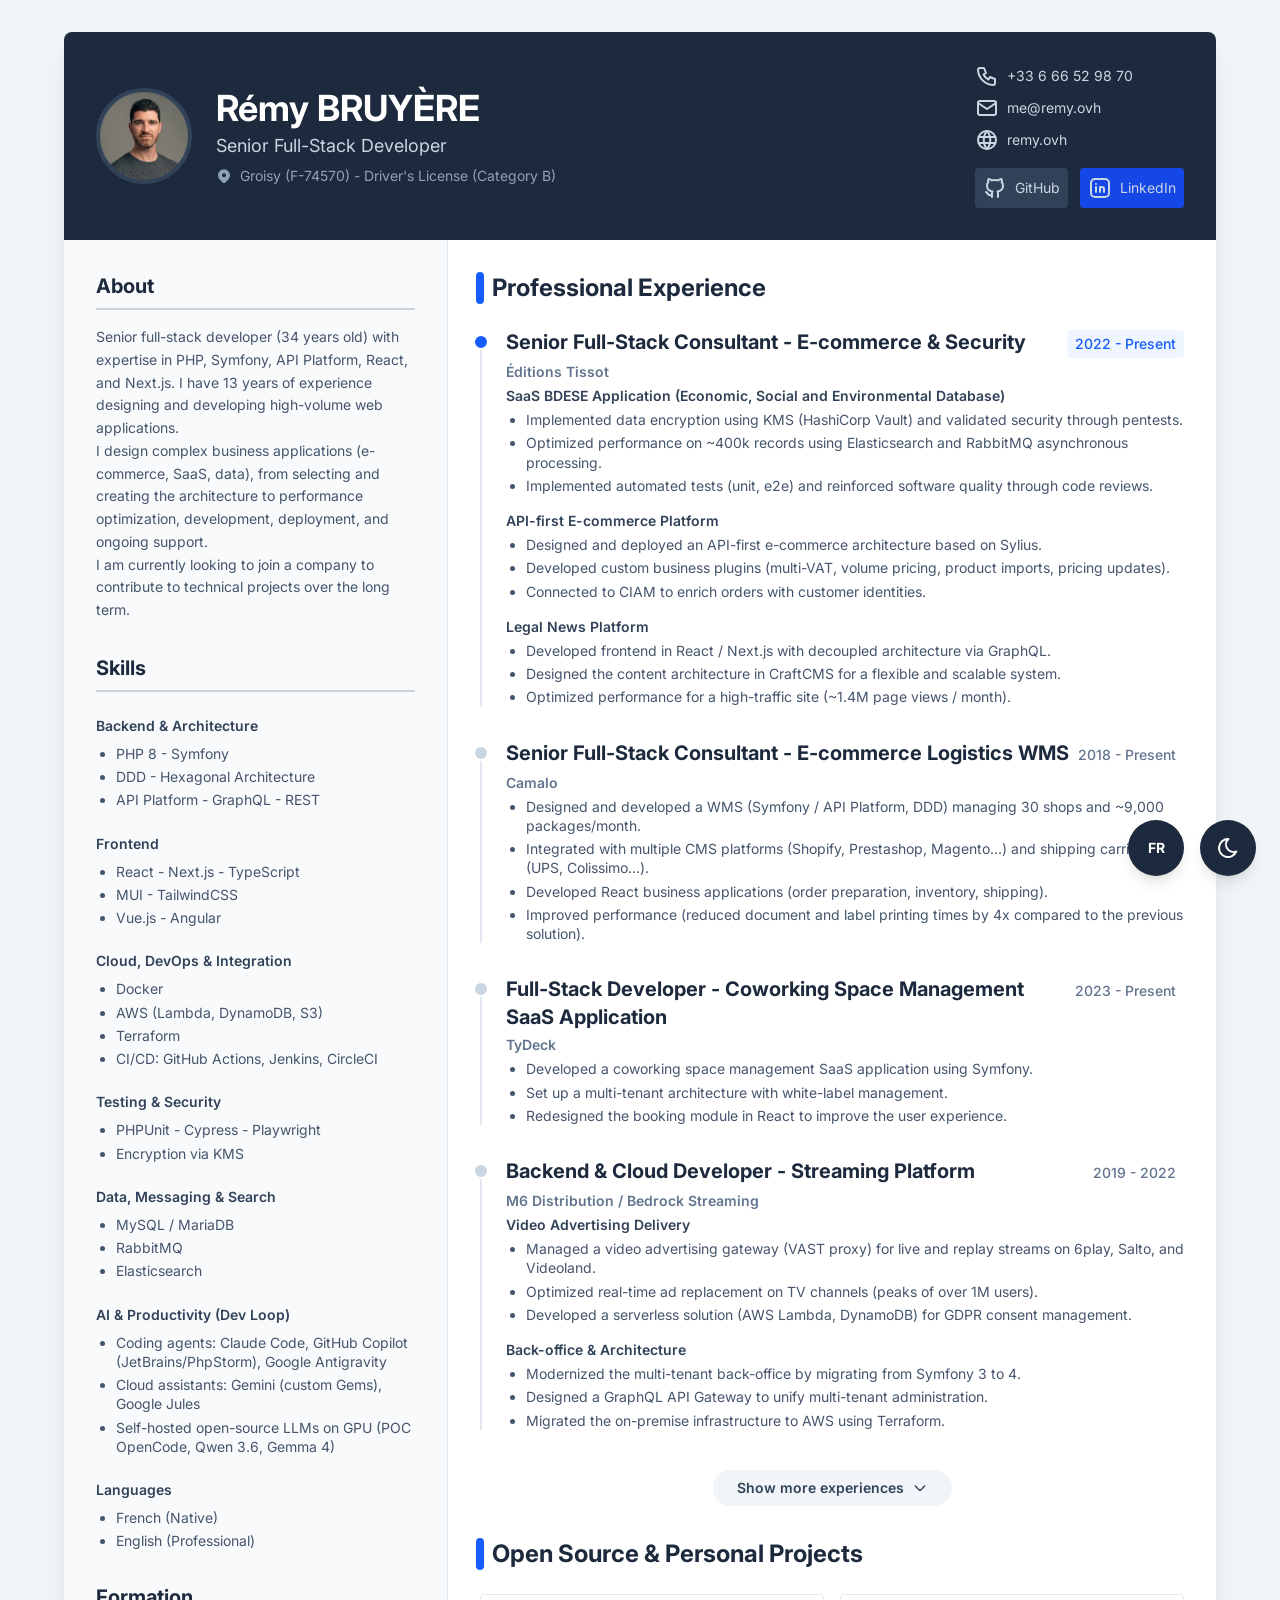
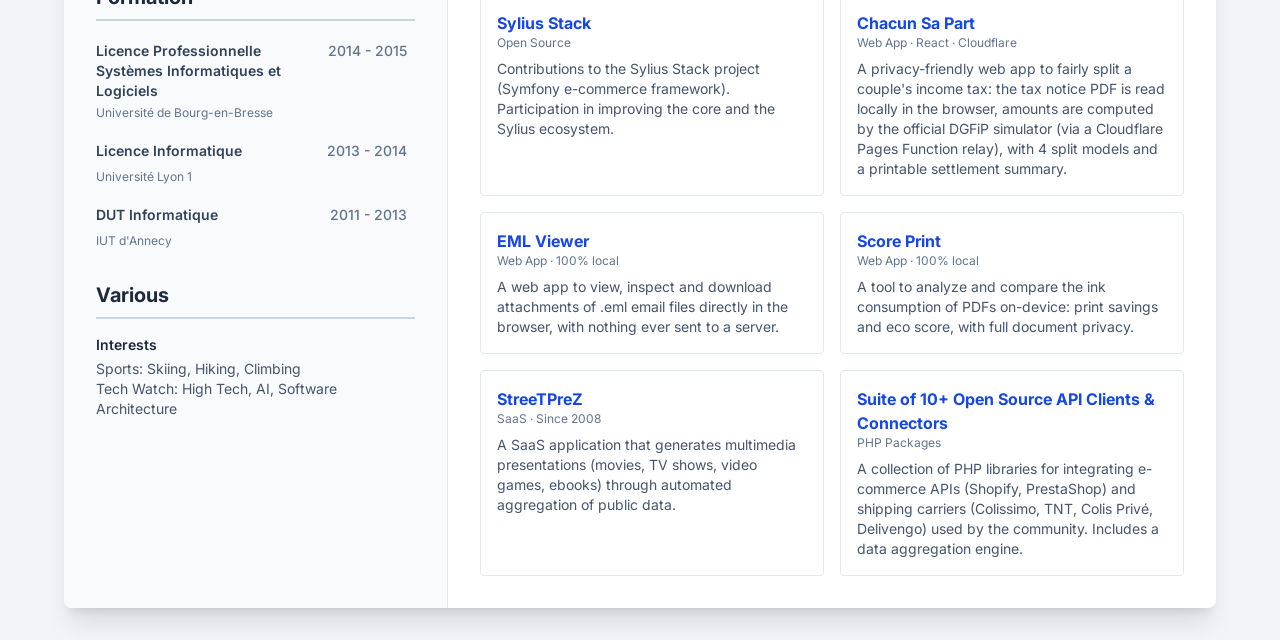
==== commit c2a4825b: "Deploy from resume-astro-gh-page (Astro): e6aca6a43bd1c522f44d65ac04b84ab48e1eae4d rem42/resume-astr" ====
--- a/en/index.html
+++ b/en/index.html
@@ -8,4 +8,4 @@
 					document.documentElement.classList.add('dark');
 				}
 			})();
-		</script><meta charset="UTF-8"><meta name="viewport" content="width=device-width, initial-scale=1.0"><title>Rémy BRUYÈRE - Resume - Senior Full-Stack Developer</title><meta name="description" content="Freelance Senior Developer and Consultant. Expert in PHP, Symfony, React, and PrestaShop. 10+ years of experience in E-commerce and complex Web Architecture. Available in French-speaking Switzerland (Border region), Annecy area, and Remote."><link href="https://fonts.googleapis.com/css2?family=Inter:wght@300;400;600;700&display=swap" rel="stylesheet"><link rel="icon" type="image/png" href="/favicon-96x96.png" sizes="96x96"><link rel="icon" type="image/svg+xml" href="/favicon.svg"><link rel="shortcut icon" href="/favicon.ico"><link rel="apple-touch-icon" sizes="180x180" href="/apple-touch-icon.png"><meta name="apple-mobile-web-app-title" content="Rémy BRUYERE"><link rel="manifest" href="/site.webmanifest"><meta name="generator" content="Astro v7.3.2"><link rel="stylesheet" href="/_astro/ThemeToggle.B9ICykxs.css"><script type="module" src="/_astro/page.D6Rx8f8Z.js"></script></head><body class="bg-slate-100 dark:bg-slate-900 text-slate-800 dark:text-slate-200 py-8 px-4 print:p-0 print:bg-white transition-colors duration-300"><div class="max-w-6xl mx-auto bg-white dark:bg-slate-800 shadow-xl rounded-lg overflow-hidden print:shadow-none print:w-[210mm] print:min-h-[297mm] transition-colors duration-300"><header class="bg-slate-800 text-white p-8 md:flex md:justify-between md:items-center print:bg-white print:text-slate-800 print:px-4 print:pb-4 print:pt-0 print:flex print:flex-row print:justify-between print:items-center print:mb-2"><div class="flex items-center gap-6"><div class="h-24 w-24 rounded-full bg-slate-600 flex items-center justify-center text-3xl font-bold border-4 border-slate-700 shrink-0 overflow-hidden"><img src="/_astro/Remy_BRUYERE_small.B9lpAZHT_1zaGDk.webp" alt="Profile picture of Rémy BRUYÈRE" loading="eager" decoding="async" width="352" height="471" class="w-full h-full object-cover object-top"></div><div><h1 class="text-3xl md:text-4xl font-bold print:text-2xl">Rémy BRUYÈRE</h1><p class="text-lg text-slate-300 print:text-slate-800 mt-1 print:text-base">Senior Full-Stack Developer</p><p class="text-sm text-slate-400 mt-2 flex flex-wrap gap-2 leading-4"><svg xmlns="http://www.w3.org/2000/svg" width="16" height="16" viewBox="0 0 24 24" fill="currentColor" class="icon icon-tabler icons-tabler-filled icon-tabler-map-pin"><path stroke="none" d="M0 0h24v24H0z" fill="none"></path><path d="M18.364 4.636a9 9 0 0 1 .203 12.519l-.203 .21l-4.243 4.242a3 3 0 0 1 -4.097 .135l-.144 -.135l-4.244 -4.243a9 9 0 0 1 12.728 -12.728zm-6.364 3.364a3 3 0 1 0 0 6a3 3 0 0 0 0 -6"></path></svg><span>Groisy (F-74570) - Driver&#39;s License (Category B)</span></p></div></div><div class="mt-6 md:mt-0 flex flex-col gap-2 text-sm text-slate-300 print:text-slate-800 print:mt-0"><a href="tel:+33666529870" class="hover:text-white transition flex items-center gap-2"><span><svg xmlns="http://www.w3.org/2000/svg" width="24" height="24" viewBox="0 0 24 24" fill="none" stroke="currentColor" stroke-width="2" stroke-linecap="round" stroke-linejoin="round" class="icon icon-tabler icons-tabler-outline icon-tabler-phone"><path stroke="none" d="M0 0h24v24H0z" fill="none"></path><path d="M5 4h4l2 5l-2.5 1.5a11 11 0 0 0 5 5l1.5 -2.5l5 2v4a2 2 0 0 1 -2 2a16 16 0 0 1 -15 -15a2 2 0 0 1 2 -2"></path></svg></span>+33 6 66 52 98 70</a><a href="mailto:me@remy.ovh" class="hover:text-white transition flex items-center gap-2"><span><svg xmlns="http://www.w3.org/2000/svg" width="24" height="24" viewBox="0 0 24 24" fill="none" stroke="currentColor" stroke-width="2" stroke-linecap="round" stroke-linejoin="round" class="icon icon-tabler icons-tabler-outline icon-tabler-mail"><path stroke="none" d="M0 0h24v24H0z" fill="none"></path><path d="M3 7a2 2 0 0 1 2 -2h14a2 2 0 0 1 2 2v10a2 2 0 0 1 -2 2h-14a2 2 0 0 1 -2 -2v-10"></path><path d="M3 7l9 6l9 -6"></path></svg></span>me@remy.ovh</a><a href="//remy.ovh" class="hover:text-white transition flex items-center gap-2" target="_blank" rel="noopener noreferrer"><span><svg xmlns="http://www.w3.org/2000/svg" width="24" height="24" viewBox="0 0 24 24" fill="none" stroke="currentColor" stroke-width="2" stroke-linecap="round" stroke-linejoin="round" class="icon icon-tabler icons-tabler-outline icon-tabler-world"><path stroke="none" d="M0 0h24v24H0z" fill="none"></path><path d="M3 12a9 9 0 1 0 18 0a9 9 0 0 0 -18 0"></path><path d="M3.6 9h16.8"></path><path d="M3.6 15h16.8"></path><path d="M11.5 3a17 17 0 0 0 0 18"></path><path d="M12.5 3a17 17 0 0 1 0 18"></path></svg></span>remy.ovh</a><div class="flex gap-3 mt-2 print:hidden"><a href="https://github.com/rem42" target="_blank" rel="noopener noreferrer" class="bg-slate-700 hover:bg-slate-600 p-2 rounded transition flex items-center gap-2" title="rem42"><svg xmlns="http://www.w3.org/2000/svg" width="24" height="24" viewBox="0 0 24 24" fill="none" stroke="currentColor" stroke-width="2" stroke-linecap="round" stroke-linejoin="round" class="icon icon-tabler icons-tabler-outline icon-tabler-brand-github"><path stroke="none" d="M0 0h24v24H0z" fill="none"></path><path d="M9 19c-4.3 1.4 -4.3 -2.5 -6 -3m12 5v-3.5c0 -1 .1 -1.4 -.5 -2c2.8 -.3 5.5 -1.4 5.5 -6a4.6 4.6 0 0 0 -1.3 -3.2a4.2 4.2 0 0 0 -.1 -3.2s-1.1 -.3 -3.5 1.3a12.3 12.3 0 0 0 -6.2 0c-2.4 -1.6 -3.5 -1.3 -3.5 -1.3a4.2 4.2 0 0 0 -.1 3.2a4.6 4.6 0 0 0 -1.3 3.2c0 4.6 2.7 5.7 5.5 6c-.6 .6 -.6 1.2 -.5 2v3.5"></path></svg>GitHub</a><a href="https://linkedin.com/in/remy-bruyere" target="_blank" rel="noopener noreferrer" class="bg-blue-700 hover:bg-blue-600 p-2 rounded transition flex items-center gap-2" title="remy-bruyere"><svg xmlns="http://www.w3.org/2000/svg" width="24" height="24" viewBox="0 0 24 24" fill="none" stroke="currentColor" stroke-width="2" stroke-linecap="round" stroke-linejoin="round" class="icon icon-tabler icons-tabler-outline icon-tabler-brand-linkedin"><path stroke="none" d="M0 0h24v24H0z" fill="none"></path><path d="M8 11v5"></path><path d="M8 8v.01"></path><path d="M12 16v-5"></path><path d="M16 16v-3a2 2 0 1 0 -4 0"></path><path d="M3 7a4 4 0 0 1 4 -4h10a4 4 0 0 1 4 4v10a4 4 0 0 1 -4 4h-10a4 4 0 0 1 -4 -4l0 -10"></path></svg>LinkedIn</a></div></div></header><div class="grid grid-cols-1 md:grid-cols-3 print:block"><aside class="bg-slate-50 dark:bg-slate-700 p-8 border-r border-slate-200 dark:border-slate-600 md:col-span-1 print:w-full print:border-r-0 print:mb-4 print:bg-white print:p-0 transition-colors duration-300"><section class="mb-8 print:mb-0"><h2 class="text-xl font-bold text-slate-800 dark:text-slate-100 border-b-2 border-slate-300 dark:border-slate-500 pb-2 mb-4 print:pb-0 print:mb-2">About</h2><p class="text-sm text-slate-600 dark:text-slate-300 leading-relaxed">Senior full-stack developer (34 years old) with expertise in PHP, Symfony, API Platform, React, and Next.js. I have 13 years of experience designing and developing high-volume web applications.<br/>I design complex business applications (e-commerce, SaaS, data), from selecting and creating the architecture to performance optimization, development, deployment, and ongoing support.<br/>I am currently looking to join a company to contribute to technical projects over the long term.</p></section><section class="mb-8 print:mb-4 print:hidden"><h2 class="text-xl font-bold text-slate-800 dark:text-slate-100 border-b-2 border-slate-300 dark:border-slate-500 pb-2 mb-6 print:pb-0 print:mb-4 print:mt-8">Skills</h2><div class="space-y-6 print:flex print:flex-col print:gap-3 print:space-y-0"><div><h3 class="font-semibold text-slate-700 dark:text-slate-200 mb-2 text-sm print:mb-1 ">Backend &amp; Architecture</h3><ul class="list-disc list-outside pl-5 space-y-1 text-sm text-slate-600 dark:text-slate-300"><li class="leading-snug text-slate-600 dark:text-slate-300 text-sm">PHP 8 - Symfony</li><li class="leading-snug text-slate-600 dark:text-slate-300 text-sm">DDD - Hexagonal Architecture</li><li class="leading-snug text-slate-600 dark:text-slate-300 text-sm">API Platform - GraphQL - REST</li></ul></div><div><h3 class="font-semibold text-slate-700 dark:text-slate-200 mb-2 text-sm print:mb-1 mt-6 print:mt-0">Frontend</h3><ul class="list-disc list-outside pl-5 space-y-1 text-sm text-slate-600 dark:text-slate-300"><li class="leading-snug text-slate-600 dark:text-slate-300 text-sm">React - Next.js - TypeScript</li><li class="leading-snug text-slate-600 dark:text-slate-300 text-sm">MUI - TailwindCSS</li><li class="leading-snug text-slate-600 dark:text-slate-300 text-sm">Vue.js - Angular</li></ul></div><div><h3 class="font-semibold text-slate-700 dark:text-slate-200 mb-2 text-sm print:mb-1 mt-6 print:mt-0">Cloud, DevOps &amp; Integration</h3><ul class="list-disc list-outside pl-5 space-y-1 text-sm text-slate-600 dark:text-slate-300"><li class="leading-snug text-slate-600 dark:text-slate-300 text-sm">Docker</li><li class="leading-snug text-slate-600 dark:text-slate-300 text-sm">AWS (Lambda, DynamoDB, S3)</li><li class="leading-snug text-slate-600 dark:text-slate-300 text-sm">Terraform</li><li class="leading-snug text-slate-600 dark:text-slate-300 text-sm">CI/CD: GitHub Actions, Jenkins, CircleCI</li></ul></div><div><h3 class="font-semibold text-slate-700 dark:text-slate-200 mb-2 text-sm print:mb-1 mt-6 print:mt-0">Testing &amp; Security</h3><ul class="list-disc list-outside pl-5 space-y-1 text-sm text-slate-600 dark:text-slate-300"><li class="leading-snug text-slate-600 dark:text-slate-300 text-sm">PHPUnit - Cypress - Playwright</li><li class="leading-snug text-slate-600 dark:text-slate-300 text-sm">Encryption via KMS</li></ul></div><div><h3 class="font-semibold text-slate-700 dark:text-slate-200 mb-2 text-sm print:mb-1 mt-6 print:mt-0">Data, Messaging &amp; Search</h3><ul class="list-disc list-outside pl-5 space-y-1 text-sm text-slate-600 dark:text-slate-300"><li class="leading-snug text-slate-600 dark:text-slate-300 text-sm">MySQL / MariaDB</li><li class="leading-snug text-slate-600 dark:text-slate-300 text-sm">RabbitMQ</li><li class="leading-snug text-slate-600 dark:text-slate-300 text-sm">Elasticsearch</li></ul></div><div><h3 class="font-semibold text-slate-700 dark:text-slate-200 mb-2 text-sm print:mb-1 mt-6 print:mt-0">AI &amp; Productivity (Dev Loop)</h3><ul class="list-disc list-outside pl-5 space-y-1 text-sm text-slate-600 dark:text-slate-300"><li class="leading-snug text-slate-600 dark:text-slate-300 text-sm">Coding agents: Claude Code, GitHub Copilot (JetBrains/PhpStorm), Google Antigravity</li><li class="leading-snug text-slate-600 dark:text-slate-300 text-sm">Cloud assistants: Gemini (custom Gems), Google Jules</li><li class="leading-snug text-slate-600 dark:text-slate-300 text-sm">Self-hosted open-source LLMs on GPU (POC OpenCode, Qwen 3.6, Gemma 4)</li></ul></div><div><h3 class="font-semibold text-slate-700 dark:text-slate-200 mb-2 text-sm print:mb-1 mt-6 print:mt-0">Languages</h3><ul class="list-disc list-outside pl-5 space-y-1 text-sm text-slate-600 dark:text-slate-300"><li class="leading-snug text-slate-600 dark:text-slate-300 text-sm">French (Native)</li><li class="leading-snug text-slate-600 dark:text-slate-300 text-sm">English (Professional)</li></ul></div></div></section><section class="mb-8 print:mb-4 print:hidden"><h2 class="text-xl font-bold text-slate-800 dark:text-slate-100 border-b-2 border-slate-300 dark:border-slate-500 pb-2 mb-4 print:pb-0 print:mb-4">Formation</h2><div class="space-y-4"><div><div class="flex flex-col sm:flex-row sm:justify-between sm:items-baseline mb-1"><h3 class="font-semibold text-sm text-slate-700 dark:text-slate-100">Licence Professionnelle Systèmes Informatiques et Logiciels</h3><span class="text-sm font-medium px-2 py-1 rounded whitespace-nowrap transition-colors duration-300 text-slate-500 dark:text-slate-400 group-hover:text-blue-600 dark:group-hover:text-blue-400 group-hover:bg-blue-50 dark:group-hover:bg-blue-900/30 print:text-slate-500 print:bg-white">2014 - 2015</span></div><p class="text-xs text-slate-500 dark:text-slate-400">Université de Bourg-en-Bresse</p></div><div><div class="flex flex-col sm:flex-row sm:justify-between sm:items-baseline mb-1"><h3 class="font-semibold text-sm text-slate-700 dark:text-slate-100">Licence Informatique</h3><span class="text-sm font-medium px-2 py-1 rounded whitespace-nowrap transition-colors duration-300 text-slate-500 dark:text-slate-400 group-hover:text-blue-600 dark:group-hover:text-blue-400 group-hover:bg-blue-50 dark:group-hover:bg-blue-900/30 print:text-slate-500 print:bg-white">2013 - 2014</span></div><p class="text-xs text-slate-500 dark:text-slate-400">Université Lyon 1</p></div><div><div class="flex flex-col sm:flex-row sm:justify-between sm:items-baseline mb-1"><h3 class="font-semibold text-sm text-slate-700 dark:text-slate-100">DUT Informatique</h3><span class="text-sm font-medium px-2 py-1 rounded whitespace-nowrap transition-colors duration-300 text-slate-500 dark:text-slate-400 group-hover:text-blue-600 dark:group-hover:text-blue-400 group-hover:bg-blue-50 dark:group-hover:bg-blue-900/30 print:text-slate-500 print:bg-white">2011 - 2013</span></div><p class="text-xs text-slate-500 dark:text-slate-400">IUT d&#39;Annecy</p></div></div></section><section class="print:hidden"><h2 class="text-xl font-bold text-slate-800 dark:text-slate-100 border-b-2 border-slate-300 dark:border-slate-500 pb-2 mb-4 print:pb-0 print:mb-4 print:hidden">Various</h2><div class="print:hidden"><h3 class="font-semibold text-sm mb-1 text-slate-800 dark:text-slate-100">Interests</h3><p class="text-sm text-slate-600 dark:text-slate-300">Sports: Skiing, Hiking, Climbing</p><p class="text-sm text-slate-600 dark:text-slate-300">Tech Watch: High Tech, AI, Software Architecture</p></div></section></aside><main class="p-8 md:col-span-2 print:p-0 print:w-full"><section class="mb-8 print:mb-4"><h2 class="text-2xl font-bold text-slate-800 dark:text-slate-100 mb-6 flex items-center gap-2 print:text-xl print:mb-4 print:border-b-2 print:border-slate-300"><span class="bg-blue-600 dark:bg-blue-500 w-2 h-8 rounded -ms-1 print:ms-1 print:h-6 print:hidden"></span>Professional Experience</h2><div class="flex flex-col print:block"><div class="group mb-8 relative border-l-2 border-slate-200 dark:border-slate-600 hover:border-blue-400 pl-6 print:break-inside-avoid transition-colors duration-300   print:ms-0 print:mb-6 print:border-0 print:pl-0"><div class="absolute -left-2.25 w-4 h-4 rounded-full border-2 border-white dark:border-slate-800 transition-colors duration-300 before:content-[''] before:absolute before:w-0.5 before:h-2 before:bg-white dark:before:bg-slate-800 before:-top-2 before:left-1/2 before:-translate-x-1/2 top-1.5 bg-blue-600 dark:bg-blue-500 print:hidden"></div><div class="flex flex-col sm:flex-row sm:justify-between sm:items-baseline mb-1"><h3 class="text-xl font-bold text-slate-800 dark:text-slate-100 print:text-lg">Senior Full-Stack Consultant - E-commerce &amp; Security</h3><span class="text-sm font-medium px-2 py-1 rounded whitespace-nowrap transition-colors duration-300 text-blue-600 dark:text-blue-400 bg-blue-50 dark:bg-blue-900/30 print:text-slate-500 print:bg-white">2022 - Present</span></div><p class="text-sm font-semibold text-slate-500 dark:text-slate-400 mb-1">Éditions Tissot</p><div class="mb-4 last:mb-0 print:mb-2"><h4 class="font-semibold text-slate-700 dark:text-slate-200 mb-1 text-sm">SaaS BDESE Application (Economic, Social and Environmental Database)</h4><ul class="list-disc list-outside pl-5 space-y-1"><li class="leading-snug text-slate-600 dark:text-slate-300 text-sm">Implemented data encryption using KMS (HashiCorp Vault) and validated security through pentests.</li><li class="leading-snug text-slate-600 dark:text-slate-300 text-sm">Optimized performance on ~400k records using Elasticsearch and RabbitMQ asynchronous processing.</li><li class="leading-snug text-slate-600 dark:text-slate-300 text-sm">Implemented automated tests (unit, e2e) and reinforced software quality through code reviews.</li></ul></div><div class="mb-4 last:mb-0 print:mb-2"><h4 class="font-semibold text-slate-700 dark:text-slate-200 mb-1 text-sm">API-first E-commerce Platform</h4><ul class="list-disc list-outside pl-5 space-y-1"><li class="leading-snug text-slate-600 dark:text-slate-300 text-sm">Designed and deployed an API-first e-commerce architecture based on Sylius.</li><li class="leading-snug text-slate-600 dark:text-slate-300 text-sm">Developed custom business plugins (multi-VAT, volume pricing, product imports, pricing updates).</li><li class="leading-snug text-slate-600 dark:text-slate-300 text-sm">Connected to CIAM to enrich orders with customer identities.</li></ul></div><div class="mb-4 last:mb-0 print:mb-2"><h4 class="font-semibold text-slate-700 dark:text-slate-200 mb-1 text-sm">Legal News Platform</h4><ul class="list-disc list-outside pl-5 space-y-1"><li class="leading-snug text-slate-600 dark:text-slate-300 text-sm">Developed frontend in React / Next.js with decoupled architecture via GraphQL.</li><li class="leading-snug text-slate-600 dark:text-slate-300 text-sm">Designed the content architecture in CraftCMS for a flexible and scalable system.</li><li class="leading-snug text-slate-600 dark:text-slate-300 text-sm">Optimized performance for a high-traffic site (~1.4M page views / month).</li></ul></div></div><div class="group mb-8 relative border-l-2 border-slate-200 dark:border-slate-600 hover:border-blue-400 pl-6 print:break-inside-avoid transition-colors duration-300   print:ms-0 print:mb-6 print:border-0 print:pl-0"><div class="absolute -left-2.25 w-4 h-4 rounded-full border-2 border-white dark:border-slate-800 transition-colors duration-300 before:content-[''] before:absolute before:w-0.5 before:h-2 before:bg-white dark:before:bg-slate-800 before:-top-2 before:left-1/2 before:-translate-x-1/2 top-1.5 bg-slate-300 dark:bg-slate-500 group-hover:bg-blue-600 dark:group-hover:bg-blue-500 print:hidden"></div><div class="flex flex-col sm:flex-row sm:justify-between sm:items-baseline mb-1"><h3 class="text-xl font-bold text-slate-800 dark:text-slate-100 print:text-lg">Senior Full-Stack Consultant - E-commerce Logistics WMS</h3><span class="text-sm font-medium px-2 py-1 rounded whitespace-nowrap transition-colors duration-300 text-slate-500 dark:text-slate-400 group-hover:text-blue-600 dark:group-hover:text-blue-400 group-hover:bg-blue-50 dark:group-hover:bg-blue-900/30 print:text-slate-500 print:bg-white">2018 - Present</span></div><p class="text-sm font-semibold text-slate-500 dark:text-slate-400 mb-1">Camalo</p><div class="mb-4 last:mb-0 print:mb-2"><ul class="list-disc list-outside pl-5 space-y-1"><li class="leading-snug text-slate-600 dark:text-slate-300 text-sm">Designed and developed a WMS (Symfony / API Platform, DDD) managing 30 shops and ~9,000 packages/month.</li><li class="leading-snug text-slate-600 dark:text-slate-300 text-sm">Integrated with multiple CMS platforms (Shopify, Prestashop, Magento...) and shipping carriers (UPS, Colissimo...).</li><li class="leading-snug text-slate-600 dark:text-slate-300 text-sm">Developed React business applications (order preparation, inventory, shipping).</li><li class="leading-snug text-slate-600 dark:text-slate-300 text-sm">Improved performance (reduced document and label printing times by 4x compared to the previous solution).</li></ul></div></div><div class="group mb-8 relative border-l-2 border-slate-200 dark:border-slate-600 hover:border-blue-400 pl-6 print:break-inside-avoid transition-colors duration-300  print:hidden print:ms-0 print:mb-6 print:border-0 print:pl-0"><div class="absolute -left-2.25 w-4 h-4 rounded-full border-2 border-white dark:border-slate-800 transition-colors duration-300 before:content-[''] before:absolute before:w-0.5 before:h-2 before:bg-white dark:before:bg-slate-800 before:-top-2 before:left-1/2 before:-translate-x-1/2 top-1.5 bg-slate-300 dark:bg-slate-500 group-hover:bg-blue-600 dark:group-hover:bg-blue-500 print:hidden"></div><div class="flex flex-col sm:flex-row sm:justify-between sm:items-baseline mb-1"><h3 class="text-xl font-bold text-slate-800 dark:text-slate-100 print:text-lg">Full-Stack Developer - Coworking Space Management SaaS Application</h3><span class="text-sm font-medium px-2 py-1 rounded whitespace-nowrap transition-colors duration-300 text-slate-500 dark:text-slate-400 group-hover:text-blue-600 dark:group-hover:text-blue-400 group-hover:bg-blue-50 dark:group-hover:bg-blue-900/30 print:text-slate-500 print:bg-white">2023 - Present</span></div><p class="text-sm font-semibold text-slate-500 dark:text-slate-400 mb-1">TyDeck</p><div class="mb-4 last:mb-0 print:mb-2"><ul class="list-disc list-outside pl-5 space-y-1"><li class="leading-snug text-slate-600 dark:text-slate-300 text-sm">Developed a coworking space management SaaS application using Symfony.</li><li class="leading-snug text-slate-600 dark:text-slate-300 text-sm">Set up a multi-tenant architecture with white-label management.</li><li class="leading-snug text-slate-600 dark:text-slate-300 text-sm">Redesigned the booking module in React to improve the user experience.</li></ul></div></div><div class="group mb-8 relative border-l-2 border-slate-200 dark:border-slate-600 hover:border-blue-400 pl-6 print:break-inside-avoid transition-colors duration-300   print:ms-0 print:mb-6 print:border-0 print:pl-0"><div class="absolute -left-2.25 w-4 h-4 rounded-full border-2 border-white dark:border-slate-800 transition-colors duration-300 before:content-[''] before:absolute before:w-0.5 before:h-2 before:bg-white dark:before:bg-slate-800 before:-top-2 before:left-1/2 before:-translate-x-1/2 top-1.5 bg-slate-300 dark:bg-slate-500 group-hover:bg-blue-600 dark:group-hover:bg-blue-500 print:hidden"></div><div class="flex flex-col sm:flex-row sm:justify-between sm:items-baseline mb-1"><h3 class="text-xl font-bold text-slate-800 dark:text-slate-100 print:text-lg">Backend &amp; Cloud Developer - Streaming Platform</h3><span class="text-sm font-medium px-2 py-1 rounded whitespace-nowrap transition-colors duration-300 text-slate-500 dark:text-slate-400 group-hover:text-blue-600 dark:group-hover:text-blue-400 group-hover:bg-blue-50 dark:group-hover:bg-blue-900/30 print:text-slate-500 print:bg-white">2019 - 2022</span></div><p class="text-sm font-semibold text-slate-500 dark:text-slate-400 mb-1">M6 Distribution / Bedrock Streaming</p><div class="mb-4 last:mb-0 print:mb-2"><h4 class="font-semibold text-slate-700 dark:text-slate-200 mb-1 text-sm">Video Advertising Delivery</h4><ul class="list-disc list-outside pl-5 space-y-1"><li class="leading-snug text-slate-600 dark:text-slate-300 text-sm">Managed a video advertising gateway (VAST proxy) for live and replay streams on 6play, Salto, and Videoland.</li><li class="leading-snug text-slate-600 dark:text-slate-300 text-sm">Optimized real-time ad replacement on TV channels (peaks of over 1M users).</li><li class="leading-snug text-slate-600 dark:text-slate-300 text-sm">Developed a serverless solution (AWS Lambda, DynamoDB) for GDPR consent management.</li></ul></div><div class="mb-4 last:mb-0 print:mb-2"><h4 class="font-semibold text-slate-700 dark:text-slate-200 mb-1 text-sm">Back-office &amp; Architecture</h4><ul class="list-disc list-outside pl-5 space-y-1"><li class="leading-snug text-slate-600 dark:text-slate-300 text-sm">Modernized the multi-tenant back-office by migrating from Symfony 3 to 4.</li><li class="leading-snug text-slate-600 dark:text-slate-300 text-sm">Designed a GraphQL API Gateway to unify multi-tenant administration.</li><li class="leading-snug text-slate-600 dark:text-slate-300 text-sm">Migrated the on-premise infrastructure to AWS using Terraform.</li></ul></div></div><div class="group mb-8 relative border-l-2 border-slate-200 dark:border-slate-600 hover:border-blue-400 pl-6 print:break-inside-avoid transition-colors duration-300 hidden more-experience print:hidden  print:ms-0 print:mb-6 print:border-0 print:pl-0"><div class="absolute -left-2.25 w-4 h-4 rounded-full border-2 border-white dark:border-slate-800 transition-colors duration-300 before:content-[''] before:absolute before:w-0.5 before:h-2 before:bg-white dark:before:bg-slate-800 before:-top-2 before:left-1/2 before:-translate-x-1/2 top-1.5 bg-slate-300 dark:bg-slate-500 group-hover:bg-blue-600 dark:group-hover:bg-blue-500 print:hidden"></div><div class="flex flex-col sm:flex-row sm:justify-between sm:items-baseline mb-1"><h3 class="text-xl font-bold text-slate-800 dark:text-slate-100 print:text-lg">Full-Stack Developer - HR SaaS</h3><span class="text-sm font-medium px-2 py-1 rounded whitespace-nowrap transition-colors duration-300 text-slate-500 dark:text-slate-400 group-hover:text-blue-600 dark:group-hover:text-blue-400 group-hover:bg-blue-50 dark:group-hover:bg-blue-900/30 print:text-slate-500 print:bg-white">2018 - 2019</span></div><p class="text-sm font-semibold text-slate-500 dark:text-slate-400 mb-1">Éditions Tissot</p><div class="mb-4 last:mb-0 print:mb-2"><ul class="list-disc list-outside pl-5 space-y-1"><li class="leading-snug text-slate-600 dark:text-slate-300 text-sm">Developed an HR SaaS application on a microservices architecture (Symfony, RabbitMQ).</li><li class="leading-snug text-slate-600 dark:text-slate-300 text-sm">Implemented the frontend in Angular with inter-service communication.</li><li class="leading-snug text-slate-600 dark:text-slate-300 text-sm">Set up automated tests (PHPUnit, Behat, Cypress) to secure deployments.</li></ul></div></div><div class="group mb-8 relative border-l-2 border-slate-200 dark:border-slate-600 hover:border-blue-400 pl-6 print:break-inside-avoid transition-colors duration-300 hidden more-experience print:hidden  print:ms-0 print:mb-6 print:border-0 print:pl-0"><div class="absolute -left-2.25 w-4 h-4 rounded-full border-2 border-white dark:border-slate-800 transition-colors duration-300 before:content-[''] before:absolute before:w-0.5 before:h-2 before:bg-white dark:before:bg-slate-800 before:-top-2 before:left-1/2 before:-translate-x-1/2 top-1.5 bg-slate-300 dark:bg-slate-500 group-hover:bg-blue-600 dark:group-hover:bg-blue-500 print:hidden"></div><div class="flex flex-col sm:flex-row sm:justify-between sm:items-baseline mb-1"><h3 class="text-xl font-bold text-slate-800 dark:text-slate-100 print:text-lg">Freelance Consultant - E-commerce &amp; Web Projects</h3><span class="text-sm font-medium px-2 py-1 rounded whitespace-nowrap transition-colors duration-300 text-slate-500 dark:text-slate-400 group-hover:text-blue-600 dark:group-hover:text-blue-400 group-hover:bg-blue-50 dark:group-hover:bg-blue-900/30 print:text-slate-500 print:bg-white">2017 - Present</span></div><p class="text-sm font-semibold text-slate-500 dark:text-slate-400 mb-1">Various clients</p><div class="mb-4 last:mb-0 print:mb-2"><ul class="list-disc list-outside pl-5 space-y-1"><li class="leading-snug text-slate-600 dark:text-slate-300 text-sm">Performed complex e-commerce migrations (Magento, PrestaShop, WooCommerce) with data migration and business continuity.</li><li class="leading-snug text-slate-600 dark:text-slate-300 text-sm">Developed custom solutions (Shopify, PrestaShop, WordPress): specific modules, workflow automation, API integrations.</li><li class="leading-snug text-slate-600 dark:text-slate-300 text-sm">Designed and optimized web architectures (data modeling, performance, hosting) for e-commerce environments.</li></ul></div></div><div class="group mb-8 relative border-l-2 border-slate-200 dark:border-slate-600 hover:border-blue-400 pl-6 print:break-inside-avoid transition-colors duration-300 hidden more-experience print:hidden  print:ms-0 print:mb-6 print:border-0 print:pl-0"><div class="absolute -left-2.25 w-4 h-4 rounded-full border-2 border-white dark:border-slate-800 transition-colors duration-300 before:content-[''] before:absolute before:w-0.5 before:h-2 before:bg-white dark:before:bg-slate-800 before:-top-2 before:left-1/2 before:-translate-x-1/2 top-1.5 bg-slate-300 dark:bg-slate-500 group-hover:bg-blue-600 dark:group-hover:bg-blue-500 print:hidden"></div><div class="flex flex-col sm:flex-row sm:justify-between sm:items-baseline mb-1"><h3 class="text-xl font-bold text-slate-800 dark:text-slate-100 print:text-lg">Backend Developer - E-commerce</h3><span class="text-sm font-medium px-2 py-1 rounded whitespace-nowrap transition-colors duration-300 text-slate-500 dark:text-slate-400 group-hover:text-blue-600 dark:group-hover:text-blue-400 group-hover:bg-blue-50 dark:group-hover:bg-blue-900/30 print:text-slate-500 print:bg-white">2013 - 2018</span></div><p class="text-sm font-semibold text-slate-500 dark:text-slate-400 mb-1">Cadeau Maestro</p><div class="mb-4 last:mb-0 print:mb-2"><ul class="list-disc list-outside pl-5 space-y-1"><li class="leading-snug text-slate-600 dark:text-slate-300 text-sm">Developed and maintained a high-traffic e-commerce platform (PrestaShop).</li><li class="leading-snug text-slate-600 dark:text-slate-300 text-sm">Designed custom modules and continuously evolved business features.</li><li class="leading-snug text-slate-600 dark:text-slate-300 text-sm">Took on progressive responsibilities up to the lead developer role.</li></ul></div></div></div><div class="flex justify-center mt-2 print:hidden"><button id="toggle-experiences-btn" data-more="Show more experiences" data-less="Show less experiences" class="px-6 py-2 bg-slate-100 dark:bg-slate-700 text-slate-700 dark:text-slate-200 font-semibold rounded-full hover:bg-slate-200 dark:hover:bg-slate-600 transition-all text-sm group flex items-center gap-2 cursor-pointer"><span>Show more experiences</span><svg xmlns="http://www.w3.org/2000/svg" class="h-4 w-4 transition-transform group-hover:translate-y-1" fill="none" viewBox="0 0 24 24" stroke="currentColor"><path stroke-linecap="round" stroke-linejoin="round" stroke-width="2" d="M19 9l-7 7-7-7"></path></svg></button></div></section><script type="module">var e=document.getElementById(`toggle-experiences-btn`);e&&e.addEventListener(`click`,function(){let t=document.querySelectorAll(`.more-experience`),n=this.querySelector(`span`),r=this.querySelector(`svg`);if(!n||!r)return;let i=e.getAttribute(`data-more`),a=e.getAttribute(`data-less`);if(!i||!a)return;let o=n.innerText===i;t.forEach(e=>{e.classList.toggle(`hidden`)}),o?(n.innerText=a,r.classList.add(`rotate-180`),r.classList.remove(`group-hover:translate-y-1`)):(n.innerText=i,r.classList.remove(`rotate-180`),r.classList.add(`group-hover:translate-y-1`))});</script><div class="hidden print:block"><section class="print:mb-4"><h2 class="text-xl font-bold text-slate-800 dark:text-slate-100 border-b-2 border-slate-300 dark:border-slate-500 pb-2 mb-6 print:pb-0 print:mb-4 print:mt-8">Skills</h2><div class="space-y-6 print:flex print:flex-col print:gap-3 print:space-y-0"><div><h3 class="font-semibold text-slate-700 dark:text-slate-200 mb-2 text-sm print:mb-1 ">Backend &amp; Architecture</h3><ul class="list-disc list-outside pl-5 space-y-1 text-sm text-slate-600 dark:text-slate-300"><li class="leading-snug text-slate-600 dark:text-slate-300 text-sm">PHP 8 - Symfony</li><li class="leading-snug text-slate-600 dark:text-slate-300 text-sm">DDD - Hexagonal Architecture</li><li class="leading-snug text-slate-600 dark:text-slate-300 text-sm">API Platform - GraphQL - REST</li></ul></div><div><h3 class="font-semibold text-slate-700 dark:text-slate-200 mb-2 text-sm print:mb-1 mt-6 print:mt-0">Frontend</h3><ul class="list-disc list-outside pl-5 space-y-1 text-sm text-slate-600 dark:text-slate-300"><li class="leading-snug text-slate-600 dark:text-slate-300 text-sm">React - Next.js - TypeScript</li><li class="leading-snug text-slate-600 dark:text-slate-300 text-sm">MUI - TailwindCSS</li><li class="leading-snug text-slate-600 dark:text-slate-300 text-sm">Vue.js - Angular</li></ul></div><div><h3 class="font-semibold text-slate-700 dark:text-slate-200 mb-2 text-sm print:mb-1 mt-6 print:mt-0">Cloud, DevOps &amp; Integration</h3><ul class="list-disc list-outside pl-5 space-y-1 text-sm text-slate-600 dark:text-slate-300"><li class="leading-snug text-slate-600 dark:text-slate-300 text-sm">Docker</li><li class="leading-snug text-slate-600 dark:text-slate-300 text-sm">AWS (Lambda, DynamoDB, S3)</li><li class="leading-snug text-slate-600 dark:text-slate-300 text-sm">Terraform</li><li class="leading-snug text-slate-600 dark:text-slate-300 text-sm">CI/CD: GitHub Actions, Jenkins, CircleCI</li></ul></div><div><h3 class="font-semibold text-slate-700 dark:text-slate-200 mb-2 text-sm print:mb-1 mt-6 print:mt-0">Testing &amp; Security</h3><ul class="list-disc list-outside pl-5 space-y-1 text-sm text-slate-600 dark:text-slate-300"><li class="leading-snug text-slate-600 dark:text-slate-300 text-sm">PHPUnit - Cypress - Playwright</li><li class="leading-snug text-slate-600 dark:text-slate-300 text-sm">Encryption via KMS</li></ul></div><div><h3 class="font-semibold text-slate-700 dark:text-slate-200 mb-2 text-sm print:mb-1 mt-6 print:mt-0">Data, Messaging &amp; Search</h3><ul class="list-disc list-outside pl-5 space-y-1 text-sm text-slate-600 dark:text-slate-300"><li class="leading-snug text-slate-600 dark:text-slate-300 text-sm">MySQL / MariaDB</li><li class="leading-snug text-slate-600 dark:text-slate-300 text-sm">RabbitMQ</li><li class="leading-snug text-slate-600 dark:text-slate-300 text-sm">Elasticsearch</li></ul></div><div><h3 class="font-semibold text-slate-700 dark:text-slate-200 mb-2 text-sm print:mb-1 mt-6 print:mt-0">AI &amp; Productivity (Dev Loop)</h3><ul class="list-disc list-outside pl-5 space-y-1 text-sm text-slate-600 dark:text-slate-300"><li class="leading-snug text-slate-600 dark:text-slate-300 text-sm">Coding agents: Claude Code, GitHub Copilot (JetBrains/PhpStorm), Google Antigravity</li><li class="leading-snug text-slate-600 dark:text-slate-300 text-sm">Cloud assistants: Gemini (custom Gems), Google Jules</li><li class="leading-snug text-slate-600 dark:text-slate-300 text-sm">Self-hosted open-source LLMs on GPU (POC OpenCode, Qwen 3.6, Gemma 4)</li></ul></div><div><h3 class="font-semibold text-slate-700 dark:text-slate-200 mb-2 text-sm print:mb-1 mt-6 print:mt-0">Languages</h3><ul class="list-disc list-outside pl-5 space-y-1 text-sm text-slate-600 dark:text-slate-300"><li class="leading-snug text-slate-600 dark:text-slate-300 text-sm">French (Native)</li><li class="leading-snug text-slate-600 dark:text-slate-300 text-sm">English (Professional)</li></ul></div></div></section><!-- Projects are only included here for the printed version --><div class="print:mb-4"><section><h2 class="text-2xl font-bold text-slate-800 dark:text-slate-100 mb-6 flex items-center gap-2 print:text-xl print:mb-4 print:border-b-2 print:border-slate-300"><span class="bg-blue-600 dark:bg-blue-500 w-2 h-8 rounded -ms-1 print:ms-1 print:h-6 print:hidden"></span>Open Source &amp; Personal Projects</h2><div class="hidden print:block"><ul class="list-disc list-outside pl-5 space-y-1 text-sm text-slate-600 dark:text-slate-300"><li class="leading-snug text-slate-600 dark:text-slate-300 text-sm">Creation of a web app to split a couple&#39;s income tax (Chacun Sa Part)</li><li class="leading-snug text-slate-600 dark:text-slate-300 text-sm">Contributions to the Sylius Stack project</li><li class="leading-snug text-slate-600 dark:text-slate-300 text-sm">Development of PHP libraries for e-commerce API and shipping carrier integrations</li><li class="leading-snug text-slate-600 dark:text-slate-300 text-sm">Creation of a data aggregation SaaS (StreeTPreZ)</li></ul></div><div class="grid grid-cols-1 md:grid-cols-2 gap-4 print:hidden"><a href="https://chacunsapart.remy.ovh/" target="_blank" rel="noopener noreferrer" class="block p-4 bg-white dark:bg-slate-700 border border-slate-200 dark:border-slate-600 rounded hover:shadow-md dark:hover:shadow-slate-900/50 transition group"><h3 class="font-bold text-blue-700 dark:text-blue-400 group-hover:underline">Chacun Sa Part</h3><p class="text-xs text-slate-500 dark:text-slate-400 mb-2">Web App · React · Cloudflare</p><p class="text-sm text-slate-600 dark:text-slate-300">A privacy-friendly web app to fairly split a couple&#39;s income tax: the tax notice PDF is read locally in the browser, amounts are computed by the official DGFiP simulator (via a Cloudflare Pages Function relay), with 4 split models and a printable settlement summary.</p></a><a href="https://streetprez.com" target="_blank" rel="noopener noreferrer" class="block p-4 bg-white dark:bg-slate-700 border border-slate-200 dark:border-slate-600 rounded hover:shadow-md dark:hover:shadow-slate-900/50 transition group"><h3 class="font-bold text-blue-700 dark:text-blue-400 group-hover:underline">StreeTPreZ</h3><p class="text-xs text-slate-500 dark:text-slate-400 mb-2">SaaS · Since 2008</p><p class="text-sm text-slate-600 dark:text-slate-300">A SaaS application that generates multimedia presentations (movies, TV shows, video games, ebooks) through automated aggregation of public data.</p></a><a href="https://github.com/rem42?tab=repositories&amp;q=scraper" target="_blank" rel="noopener noreferrer" class="block p-4 bg-white dark:bg-slate-700 border border-slate-200 dark:border-slate-600 rounded hover:shadow-md dark:hover:shadow-slate-900/50 transition group"><h3 class="font-bold text-blue-700 dark:text-blue-400 group-hover:underline">Suite of 10+ Open Source API Clients &amp; Connectors</h3><p class="text-xs text-slate-500 dark:text-slate-400 mb-2">PHP Packages</p><p class="text-sm text-slate-600 dark:text-slate-300">A collection of PHP libraries for integrating e-commerce APIs (Shopify, PrestaShop) and shipping carriers (Colissimo, TNT, Colis Privé, Delivengo) used by the community. Includes a data aggregation engine.</p></a><a href="https://github.com/Sylius/Stack" target="_blank" rel="noopener noreferrer" class="block p-4 bg-white dark:bg-slate-700 border border-slate-200 dark:border-slate-600 rounded hover:shadow-md dark:hover:shadow-slate-900/50 transition group"><h3 class="font-bold text-blue-700 dark:text-blue-400 group-hover:underline">Sylius Stack</h3><p class="text-xs text-slate-500 dark:text-slate-400 mb-2">Open Source</p><p class="text-sm text-slate-600 dark:text-slate-300">Contributions to the Sylius Stack project (Symfony e-commerce framework). Participation in improving the core and the Sylius ecosystem.</p></a></div></section></div><div class="print:mb-4"><h2 class="text-xl font-bold text-slate-800 dark:text-slate-100 border-b-2 border-slate-300 dark:border-slate-500 pb-2 mb-4 print:pb-0 print:mb-4">Formation</h2><div class="space-y-4"><div><div class="flex flex-col sm:flex-row sm:justify-between sm:items-baseline mb-1"><h3 class="font-semibold text-sm text-slate-700 dark:text-slate-100">Licence Professionnelle Systèmes Informatiques et Logiciels</h3><span class="text-sm font-medium px-2 py-1 rounded whitespace-nowrap transition-colors duration-300 text-slate-500 dark:text-slate-400 group-hover:text-blue-600 dark:group-hover:text-blue-400 group-hover:bg-blue-50 dark:group-hover:bg-blue-900/30 print:text-slate-500 print:bg-white">2014 - 2015</span></div><p class="text-xs text-slate-500 dark:text-slate-400">Université de Bourg-en-Bresse</p></div><div><div class="flex flex-col sm:flex-row sm:justify-between sm:items-baseline mb-1"><h3 class="font-semibold text-sm text-slate-700 dark:text-slate-100">Licence Informatique</h3><span class="text-sm font-medium px-2 py-1 rounded whitespace-nowrap transition-colors duration-300 text-slate-500 dark:text-slate-400 group-hover:text-blue-600 dark:group-hover:text-blue-400 group-hover:bg-blue-50 dark:group-hover:bg-blue-900/30 print:text-slate-500 print:bg-white">2013 - 2014</span></div><p class="text-xs text-slate-500 dark:text-slate-400">Université Lyon 1</p></div><div><div class="flex flex-col sm:flex-row sm:justify-between sm:items-baseline mb-1"><h3 class="font-semibold text-sm text-slate-700 dark:text-slate-100">DUT Informatique</h3><span class="text-sm font-medium px-2 py-1 rounded whitespace-nowrap transition-colors duration-300 text-slate-500 dark:text-slate-400 group-hover:text-blue-600 dark:group-hover:text-blue-400 group-hover:bg-blue-50 dark:group-hover:bg-blue-900/30 print:text-slate-500 print:bg-white">2011 - 2013</span></div><p class="text-xs text-slate-500 dark:text-slate-400">IUT d&#39;Annecy</p></div></div></div></div><div class="print:hidden"><section><h2 class="text-2xl font-bold text-slate-800 dark:text-slate-100 mb-6 flex items-center gap-2 print:text-xl print:mb-4 print:border-b-2 print:border-slate-300"><span class="bg-blue-600 dark:bg-blue-500 w-2 h-8 rounded -ms-1 print:ms-1 print:h-6 print:hidden"></span>Open Source &amp; Personal Projects</h2><div class="hidden print:block"><ul class="list-disc list-outside pl-5 space-y-1 text-sm text-slate-600 dark:text-slate-300"><li class="leading-snug text-slate-600 dark:text-slate-300 text-sm">Creation of a web app to split a couple&#39;s income tax (Chacun Sa Part)</li><li class="leading-snug text-slate-600 dark:text-slate-300 text-sm">Contributions to the Sylius Stack project</li><li class="leading-snug text-slate-600 dark:text-slate-300 text-sm">Development of PHP libraries for e-commerce API and shipping carrier integrations</li><li class="leading-snug text-slate-600 dark:text-slate-300 text-sm">Creation of a data aggregation SaaS (StreeTPreZ)</li></ul></div><div class="grid grid-cols-1 md:grid-cols-2 gap-4 print:hidden"><a href="https://chacunsapart.remy.ovh/" target="_blank" rel="noopener noreferrer" class="block p-4 bg-white dark:bg-slate-700 border border-slate-200 dark:border-slate-600 rounded hover:shadow-md dark:hover:shadow-slate-900/50 transition group"><h3 class="font-bold text-blue-700 dark:text-blue-400 group-hover:underline">Chacun Sa Part</h3><p class="text-xs text-slate-500 dark:text-slate-400 mb-2">Web App · React · Cloudflare</p><p class="text-sm text-slate-600 dark:text-slate-300">A privacy-friendly web app to fairly split a couple&#39;s income tax: the tax notice PDF is read locally in the browser, amounts are computed by the official DGFiP simulator (via a Cloudflare Pages Function relay), with 4 split models and a printable settlement summary.</p></a><a href="https://streetprez.com" target="_blank" rel="noopener noreferrer" class="block p-4 bg-white dark:bg-slate-700 border border-slate-200 dark:border-slate-600 rounded hover:shadow-md dark:hover:shadow-slate-900/50 transition group"><h3 class="font-bold text-blue-700 dark:text-blue-400 group-hover:underline">StreeTPreZ</h3><p class="text-xs text-slate-500 dark:text-slate-400 mb-2">SaaS · Since 2008</p><p class="text-sm text-slate-600 dark:text-slate-300">A SaaS application that generates multimedia presentations (movies, TV shows, video games, ebooks) through automated aggregation of public data.</p></a><a href="https://github.com/rem42?tab=repositories&amp;q=scraper" target="_blank" rel="noopener noreferrer" class="block p-4 bg-white dark:bg-slate-700 border border-slate-200 dark:border-slate-600 rounded hover:shadow-md dark:hover:shadow-slate-900/50 transition group"><h3 class="font-bold text-blue-700 dark:text-blue-400 group-hover:underline">Suite of 10+ Open Source API Clients &amp; Connectors</h3><p class="text-xs text-slate-500 dark:text-slate-400 mb-2">PHP Packages</p><p class="text-sm text-slate-600 dark:text-slate-300">A collection of PHP libraries for integrating e-commerce APIs (Shopify, PrestaShop) and shipping carriers (Colissimo, TNT, Colis Privé, Delivengo) used by the community. Includes a data aggregation engine.</p></a><a href="https://github.com/Sylius/Stack" target="_blank" rel="noopener noreferrer" class="block p-4 bg-white dark:bg-slate-700 border border-slate-200 dark:border-slate-600 rounded hover:shadow-md dark:hover:shadow-slate-900/50 transition group"><h3 class="font-bold text-blue-700 dark:text-blue-400 group-hover:underline">Sylius Stack</h3><p class="text-xs text-slate-500 dark:text-slate-400 mb-2">Open Source</p><p class="text-sm text-slate-600 dark:text-slate-300">Contributions to the Sylius Stack project (Symfony e-commerce framework). Participation in improving the core and the Sylius ecosystem.</p></a></div></section></div></main></div><!-- Floating Dark Mode Toggle --><button id="theme-toggle" class="fixed bottom-6 right-6 p-4 bg-slate-800 dark:bg-slate-200 text-white dark:text-slate-800 rounded-full shadow-lg hover:shadow-xl hover:scale-110 transition-all duration-300 print:hidden z-50 cursor-pointer" title="Toggle dark mode"><!-- Sun icon (shown in dark mode) --><svg id="theme-toggle-light-icon" class="hidden w-6 h-6" xmlns="http://www.w3.org/2000/svg" viewBox="0 0 24 24" fill="none" stroke="currentColor" stroke-width="2" stroke-linecap="round" stroke-linejoin="round"><circle cx="12" cy="12" r="4"></circle><path d="M12 2v2"></path><path d="M12 20v2"></path><path d="M4.93 4.93l1.41 1.41"></path><path d="M17.66 17.66l1.41 1.41"></path><path d="M2 12h2"></path><path d="M20 12h2"></path><path d="M6.34 17.66l-1.41 1.41"></path><path d="M19.07 4.93l-1.41 1.41"></path></svg><!-- Moon icon (shown in light mode) --><svg id="theme-toggle-dark-icon" class="hidden w-6 h-6" xmlns="http://www.w3.org/2000/svg" viewBox="0 0 24 24" fill="none" stroke="currentColor" stroke-width="2" stroke-linecap="round" stroke-linejoin="round"><path d="M12 3c.132 0 .263 0 .393 0a7.5 7.5 0 0 0 7.92 12.446a9 9 0 1 1 -8.313 -12.454z"></path></svg></button><script type="module">var e=document.getElementById(`theme-toggle`),t=document.getElementById(`theme-toggle-light-icon`),n=document.getElementById(`theme-toggle-dark-icon`);function r(){t&&n&&(document.documentElement.classList.contains(`dark`)?(t.classList.remove(`hidden`),n.classList.add(`hidden`)):(t.classList.add(`hidden`),n.classList.remove(`hidden`)))}e&&(r(),e.addEventListener(`click`,function(){document.documentElement.classList.toggle(`dark`),localStorage.setItem(`theme`,document.documentElement.classList.contains(`dark`)?`dark`:`light`),r()}));</script><a href="/" class="fixed bottom-6 right-24 p-4 bg-slate-800 dark:bg-slate-200 text-white dark:text-slate-800 rounded-full shadow-lg hover:shadow-xl hover:scale-110 transition-all duration-300 print:hidden z-50 cursor-pointer flex items-center justify-center font-bold text-sm w-14 h-14" title="Passer en Anglais">FR</a></div></body></html>+		</script><meta charset="UTF-8"><meta name="viewport" content="width=device-width, initial-scale=1.0"><title>Rémy BRUYÈRE - Resume - Senior Full-Stack Developer</title><meta name="description" content="Freelance Senior Developer and Consultant. Expert in PHP, Symfony, React, and PrestaShop. 10+ years of experience in E-commerce and complex Web Architecture. Available in French-speaking Switzerland (Border region), Annecy area, and Remote."><link href="https://fonts.googleapis.com/css2?family=Inter:wght@300;400;600;700&display=swap" rel="stylesheet"><link rel="icon" type="image/png" href="/favicon-96x96.png" sizes="96x96"><link rel="icon" type="image/svg+xml" href="/favicon.svg"><link rel="shortcut icon" href="/favicon.ico"><link rel="apple-touch-icon" sizes="180x180" href="/apple-touch-icon.png"><meta name="apple-mobile-web-app-title" content="Rémy BRUYERE"><link rel="manifest" href="/site.webmanifest"><meta name="generator" content="Astro v7.4.0"><link rel="stylesheet" href="/_astro/ThemeToggle.B2OI27Tj.css"><script type="module" src="/_astro/page.tougUCvb.js"></script></head><body class="bg-slate-100 dark:bg-slate-900 text-slate-800 dark:text-slate-200 py-8 px-4 print:p-0 print:bg-white transition-colors duration-300"><div class="max-w-6xl mx-auto bg-white dark:bg-slate-800 shadow-xl rounded-lg overflow-hidden print:shadow-none print:w-[210mm] print:min-h-[297mm] transition-colors duration-300"><header class="bg-slate-800 text-white p-8 md:flex md:justify-between md:items-center print:bg-white print:text-slate-800 print:px-4 print:pb-4 print:pt-0 print:flex print:flex-row print:justify-between print:items-center print:mb-2"><div class="flex items-center gap-6"><div class="h-24 w-24 rounded-full bg-slate-600 flex items-center justify-center text-3xl font-bold border-4 border-slate-700 shrink-0 overflow-hidden"><img src="/_astro/Remy_BRUYERE_small.B9lpAZHT_1zaGDk.webp" alt="Profile picture of Rémy BRUYÈRE" loading="eager" decoding="async" width="352" height="471" class="w-full h-full object-cover object-top"></div><div><h1 class="text-3xl md:text-4xl font-bold print:text-2xl">Rémy BRUYÈRE</h1><p class="text-lg text-slate-300 print:text-slate-800 mt-1 print:text-base">Senior Full-Stack Developer</p><p class="text-sm text-slate-400 mt-2 flex flex-wrap gap-2 leading-4"><svg xmlns="http://www.w3.org/2000/svg" width="16" height="16" viewBox="0 0 24 24" fill="currentColor" class="icon icon-tabler icons-tabler-filled icon-tabler-map-pin"><path stroke="none" d="M0 0h24v24H0z" fill="none"></path><path d="M18.364 4.636a9 9 0 0 1 .203 12.519l-.203 .21l-4.243 4.242a3 3 0 0 1 -4.097 .135l-.144 -.135l-4.244 -4.243a9 9 0 0 1 12.728 -12.728zm-6.364 3.364a3 3 0 1 0 0 6a3 3 0 0 0 0 -6"></path></svg><span>Groisy (F-74570) - Driver&#39;s License (Category B)</span></p></div></div><div class="mt-6 md:mt-0 flex flex-col gap-2 text-sm text-slate-300 print:text-slate-800 print:mt-0"><a href="tel:+33666529870" class="hover:text-white transition flex items-center gap-2"><span><svg xmlns="http://www.w3.org/2000/svg" width="24" height="24" viewBox="0 0 24 24" fill="none" stroke="currentColor" stroke-width="2" stroke-linecap="round" stroke-linejoin="round" class="icon icon-tabler icons-tabler-outline icon-tabler-phone"><path stroke="none" d="M0 0h24v24H0z" fill="none"></path><path d="M5 4h4l2 5l-2.5 1.5a11 11 0 0 0 5 5l1.5 -2.5l5 2v4a2 2 0 0 1 -2 2a16 16 0 0 1 -15 -15a2 2 0 0 1 2 -2"></path></svg></span>+33 6 66 52 98 70</a><a href="mailto:me@remy.ovh" class="hover:text-white transition flex items-center gap-2"><span><svg xmlns="http://www.w3.org/2000/svg" width="24" height="24" viewBox="0 0 24 24" fill="none" stroke="currentColor" stroke-width="2" stroke-linecap="round" stroke-linejoin="round" class="icon icon-tabler icons-tabler-outline icon-tabler-mail"><path stroke="none" d="M0 0h24v24H0z" fill="none"></path><path d="M3 7a2 2 0 0 1 2 -2h14a2 2 0 0 1 2 2v10a2 2 0 0 1 -2 2h-14a2 2 0 0 1 -2 -2v-10"></path><path d="M3 7l9 6l9 -6"></path></svg></span>me@remy.ovh</a><a href="//remy.ovh" class="hover:text-white transition flex items-center gap-2" target="_blank" rel="noopener noreferrer"><span><svg xmlns="http://www.w3.org/2000/svg" width="24" height="24" viewBox="0 0 24 24" fill="none" stroke="currentColor" stroke-width="2" stroke-linecap="round" stroke-linejoin="round" class="icon icon-tabler icons-tabler-outline icon-tabler-world"><path stroke="none" d="M0 0h24v24H0z" fill="none"></path><path d="M3 12a9 9 0 1 0 18 0a9 9 0 0 0 -18 0"></path><path d="M3.6 9h16.8"></path><path d="M3.6 15h16.8"></path><path d="M11.5 3a17 17 0 0 0 0 18"></path><path d="M12.5 3a17 17 0 0 1 0 18"></path></svg></span>remy.ovh</a><div class="flex gap-3 mt-2 print:hidden"><a href="https://github.com/rem42" target="_blank" rel="noopener noreferrer" class="bg-slate-700 hover:bg-slate-600 p-2 rounded transition flex items-center gap-2" title="rem42"><svg xmlns="http://www.w3.org/2000/svg" width="24" height="24" viewBox="0 0 24 24" fill="none" stroke="currentColor" stroke-width="2" stroke-linecap="round" stroke-linejoin="round" class="icon icon-tabler icons-tabler-outline icon-tabler-brand-github"><path stroke="none" d="M0 0h24v24H0z" fill="none"></path><path d="M9 19c-4.3 1.4 -4.3 -2.5 -6 -3m12 5v-3.5c0 -1 .1 -1.4 -.5 -2c2.8 -.3 5.5 -1.4 5.5 -6a4.6 4.6 0 0 0 -1.3 -3.2a4.2 4.2 0 0 0 -.1 -3.2s-1.1 -.3 -3.5 1.3a12.3 12.3 0 0 0 -6.2 0c-2.4 -1.6 -3.5 -1.3 -3.5 -1.3a4.2 4.2 0 0 0 -.1 3.2a4.6 4.6 0 0 0 -1.3 3.2c0 4.6 2.7 5.7 5.5 6c-.6 .6 -.6 1.2 -.5 2v3.5"></path></svg>GitHub</a><a href="https://linkedin.com/in/remy-bruyere" target="_blank" rel="noopener noreferrer" class="bg-blue-700 hover:bg-blue-600 p-2 rounded transition flex items-center gap-2" title="remy-bruyere"><svg xmlns="http://www.w3.org/2000/svg" width="24" height="24" viewBox="0 0 24 24" fill="none" stroke="currentColor" stroke-width="2" stroke-linecap="round" stroke-linejoin="round" class="icon icon-tabler icons-tabler-outline icon-tabler-brand-linkedin"><path stroke="none" d="M0 0h24v24H0z" fill="none"></path><path d="M8 11v5"></path><path d="M8 8v.01"></path><path d="M12 16v-5"></path><path d="M16 16v-3a2 2 0 1 0 -4 0"></path><path d="M3 7a4 4 0 0 1 4 -4h10a4 4 0 0 1 4 4v10a4 4 0 0 1 -4 4h-10a4 4 0 0 1 -4 -4l0 -10"></path></svg>LinkedIn</a></div></div></header><div class="grid grid-cols-1 md:grid-cols-3 print:block"><aside class="bg-slate-50 dark:bg-slate-700 p-8 border-r border-slate-200 dark:border-slate-600 md:col-span-1 print:w-full print:border-r-0 print:mb-4 print:bg-white print:p-0 transition-colors duration-300"><section class="mb-8 print:mb-0"><h2 class="text-xl font-bold text-slate-800 dark:text-slate-100 border-b-2 border-slate-300 dark:border-slate-500 pb-2 mb-4 print:pb-0 print:mb-2">About</h2><p class="text-sm text-slate-600 dark:text-slate-300 leading-relaxed">Senior full-stack developer (34 years old) with expertise in PHP, Symfony, API Platform, React, and Next.js. I have 13 years of experience designing and developing high-volume web applications.<br/>I design complex business applications (e-commerce, SaaS, data), from selecting and creating the architecture to performance optimization, development, deployment, and ongoing support.<br/>I am currently looking to join a company to contribute to technical projects over the long term.</p></section><section class="mb-8 print:mb-4 print:hidden"><h2 class="text-xl font-bold text-slate-800 dark:text-slate-100 border-b-2 border-slate-300 dark:border-slate-500 pb-2 mb-6 print:pb-0 print:mb-4 print:mt-8">Skills</h2><div class="space-y-6 print:flex print:flex-col print:gap-3 print:space-y-0"><div><h3 class="font-semibold text-slate-700 dark:text-slate-200 mb-2 text-sm print:mb-1 ">Backend &amp; Architecture</h3><ul class="list-disc list-outside pl-5 space-y-1 text-sm text-slate-600 dark:text-slate-300"><li class="leading-snug text-slate-600 dark:text-slate-300 text-sm">PHP 8 - Symfony</li><li class="leading-snug text-slate-600 dark:text-slate-300 text-sm">DDD - Hexagonal Architecture</li><li class="leading-snug text-slate-600 dark:text-slate-300 text-sm">API Platform - GraphQL - REST</li></ul></div><div><h3 class="font-semibold text-slate-700 dark:text-slate-200 mb-2 text-sm print:mb-1 mt-6 print:mt-0">Frontend</h3><ul class="list-disc list-outside pl-5 space-y-1 text-sm text-slate-600 dark:text-slate-300"><li class="leading-snug text-slate-600 dark:text-slate-300 text-sm">React - Next.js - TypeScript</li><li class="leading-snug text-slate-600 dark:text-slate-300 text-sm">MUI - TailwindCSS</li><li class="leading-snug text-slate-600 dark:text-slate-300 text-sm">Vue.js - Angular</li></ul></div><div><h3 class="font-semibold text-slate-700 dark:text-slate-200 mb-2 text-sm print:mb-1 mt-6 print:mt-0">Cloud, DevOps &amp; Integration</h3><ul class="list-disc list-outside pl-5 space-y-1 text-sm text-slate-600 dark:text-slate-300"><li class="leading-snug text-slate-600 dark:text-slate-300 text-sm">Docker</li><li class="leading-snug text-slate-600 dark:text-slate-300 text-sm">AWS (Lambda, DynamoDB, S3)</li><li class="leading-snug text-slate-600 dark:text-slate-300 text-sm">Terraform</li><li class="leading-snug text-slate-600 dark:text-slate-300 text-sm">CI/CD: GitHub Actions, Jenkins, CircleCI</li></ul></div><div><h3 class="font-semibold text-slate-700 dark:text-slate-200 mb-2 text-sm print:mb-1 mt-6 print:mt-0">Testing &amp; Security</h3><ul class="list-disc list-outside pl-5 space-y-1 text-sm text-slate-600 dark:text-slate-300"><li class="leading-snug text-slate-600 dark:text-slate-300 text-sm">PHPUnit - Cypress - Playwright</li><li class="leading-snug text-slate-600 dark:text-slate-300 text-sm">Encryption via KMS</li></ul></div><div><h3 class="font-semibold text-slate-700 dark:text-slate-200 mb-2 text-sm print:mb-1 mt-6 print:mt-0">Data, Messaging &amp; Search</h3><ul class="list-disc list-outside pl-5 space-y-1 text-sm text-slate-600 dark:text-slate-300"><li class="leading-snug text-slate-600 dark:text-slate-300 text-sm">MySQL / MariaDB</li><li class="leading-snug text-slate-600 dark:text-slate-300 text-sm">RabbitMQ</li><li class="leading-snug text-slate-600 dark:text-slate-300 text-sm">Elasticsearch</li></ul></div><div><h3 class="font-semibold text-slate-700 dark:text-slate-200 mb-2 text-sm print:mb-1 mt-6 print:mt-0">AI &amp; Productivity (Dev Loop)</h3><ul class="list-disc list-outside pl-5 space-y-1 text-sm text-slate-600 dark:text-slate-300"><li class="leading-snug text-slate-600 dark:text-slate-300 text-sm">Coding agents: Claude Code, GitHub Copilot (JetBrains/PhpStorm), Google Antigravity</li><li class="leading-snug text-slate-600 dark:text-slate-300 text-sm">Cloud assistants: Gemini (custom Gems), Google Jules</li><li class="leading-snug text-slate-600 dark:text-slate-300 text-sm">Self-hosted open-source LLMs on GPU (POC OpenCode, Qwen 3.6, Gemma 4)</li></ul></div><div><h3 class="font-semibold text-slate-700 dark:text-slate-200 mb-2 text-sm print:mb-1 mt-6 print:mt-0">Languages</h3><ul class="list-disc list-outside pl-5 space-y-1 text-sm text-slate-600 dark:text-slate-300"><li class="leading-snug text-slate-600 dark:text-slate-300 text-sm">French (Native)</li><li class="leading-snug text-slate-600 dark:text-slate-300 text-sm">English (Professional)</li></ul></div></div></section><section class="mb-8 print:mb-4 print:hidden"><h2 class="text-xl font-bold text-slate-800 dark:text-slate-100 border-b-2 border-slate-300 dark:border-slate-500 pb-2 mb-4 print:pb-0 print:mb-4">Formation</h2><div class="space-y-4"><div><div class="flex flex-col sm:flex-row sm:justify-between sm:items-baseline mb-1"><h3 class="font-semibold text-sm text-slate-700 dark:text-slate-100">Licence Professionnelle Systèmes Informatiques et Logiciels</h3><span class="text-sm font-medium px-2 py-1 rounded whitespace-nowrap transition-colors duration-300 text-slate-500 dark:text-slate-400 group-hover:text-blue-600 dark:group-hover:text-blue-400 group-hover:bg-blue-50 dark:group-hover:bg-blue-900/30 print:text-slate-500 print:bg-white">2014 - 2015</span></div><p class="text-xs text-slate-500 dark:text-slate-400">Université de Bourg-en-Bresse</p></div><div><div class="flex flex-col sm:flex-row sm:justify-between sm:items-baseline mb-1"><h3 class="font-semibold text-sm text-slate-700 dark:text-slate-100">Licence Informatique</h3><span class="text-sm font-medium px-2 py-1 rounded whitespace-nowrap transition-colors duration-300 text-slate-500 dark:text-slate-400 group-hover:text-blue-600 dark:group-hover:text-blue-400 group-hover:bg-blue-50 dark:group-hover:bg-blue-900/30 print:text-slate-500 print:bg-white">2013 - 2014</span></div><p class="text-xs text-slate-500 dark:text-slate-400">Université Lyon 1</p></div><div><div class="flex flex-col sm:flex-row sm:justify-between sm:items-baseline mb-1"><h3 class="font-semibold text-sm text-slate-700 dark:text-slate-100">DUT Informatique</h3><span class="text-sm font-medium px-2 py-1 rounded whitespace-nowrap transition-colors duration-300 text-slate-500 dark:text-slate-400 group-hover:text-blue-600 dark:group-hover:text-blue-400 group-hover:bg-blue-50 dark:group-hover:bg-blue-900/30 print:text-slate-500 print:bg-white">2011 - 2013</span></div><p class="text-xs text-slate-500 dark:text-slate-400">IUT d&#39;Annecy</p></div></div></section><section class="print:hidden"><h2 class="text-xl font-bold text-slate-800 dark:text-slate-100 border-b-2 border-slate-300 dark:border-slate-500 pb-2 mb-4 print:pb-0 print:mb-4 print:hidden">Various</h2><div class="print:hidden"><h3 class="font-semibold text-sm mb-1 text-slate-800 dark:text-slate-100">Interests</h3><p class="text-sm text-slate-600 dark:text-slate-300">Sports: Skiing, Hiking, Climbing</p><p class="text-sm text-slate-600 dark:text-slate-300">Tech Watch: High Tech, AI, Software Architecture</p></div></section></aside><main class="p-8 md:col-span-2 print:p-0 print:w-full"><section class="mb-8 print:mb-4"><h2 class="text-2xl font-bold text-slate-800 dark:text-slate-100 mb-6 flex items-center gap-2 print:text-xl print:mb-4 print:border-b-2 print:border-slate-300"><span class="bg-blue-600 dark:bg-blue-500 w-2 h-8 rounded -ms-1 print:ms-1 print:h-6 print:hidden"></span>Professional Experience</h2><div class="flex flex-col print:block"><div class="group mb-8 relative border-l-2 border-slate-200 dark:border-slate-600 hover:border-blue-400 pl-6 print:break-inside-avoid transition-colors duration-300   print:ms-0 print:mb-6 print:border-0 print:pl-0"><div class="absolute -left-2.25 w-4 h-4 rounded-full border-2 border-white dark:border-slate-800 transition-colors duration-300 before:content-[''] before:absolute before:w-0.5 before:h-2 before:bg-white dark:before:bg-slate-800 before:-top-2 before:left-1/2 before:-translate-x-1/2 top-1.5 bg-blue-600 dark:bg-blue-500 print:hidden"></div><div class="flex flex-col sm:flex-row sm:justify-between sm:items-baseline mb-1"><h3 class="text-xl font-bold text-slate-800 dark:text-slate-100 print:text-lg">Senior Full-Stack Consultant - E-commerce &amp; Security</h3><span class="text-sm font-medium px-2 py-1 rounded whitespace-nowrap transition-colors duration-300 text-blue-600 dark:text-blue-400 bg-blue-50 dark:bg-blue-900/30 print:text-slate-500 print:bg-white">2022 - Present</span></div><p class="text-sm font-semibold text-slate-500 dark:text-slate-400 mb-1">Éditions Tissot</p><div class="mb-4 last:mb-0 print:mb-2"><h4 class="font-semibold text-slate-700 dark:text-slate-200 mb-1 text-sm">SaaS BDESE Application (Economic, Social and Environmental Database)</h4><ul class="list-disc list-outside pl-5 space-y-1"><li class="leading-snug text-slate-600 dark:text-slate-300 text-sm">Implemented data encryption using KMS (HashiCorp Vault) and validated security through pentests.</li><li class="leading-snug text-slate-600 dark:text-slate-300 text-sm">Optimized performance on ~400k records using Elasticsearch and RabbitMQ asynchronous processing.</li><li class="leading-snug text-slate-600 dark:text-slate-300 text-sm">Implemented automated tests (unit, e2e) and reinforced software quality through code reviews.</li></ul></div><div class="mb-4 last:mb-0 print:mb-2"><h4 class="font-semibold text-slate-700 dark:text-slate-200 mb-1 text-sm">API-first E-commerce Platform</h4><ul class="list-disc list-outside pl-5 space-y-1"><li class="leading-snug text-slate-600 dark:text-slate-300 text-sm">Designed and deployed an API-first e-commerce architecture based on Sylius.</li><li class="leading-snug text-slate-600 dark:text-slate-300 text-sm">Developed custom business plugins (multi-VAT, volume pricing, product imports, pricing updates).</li><li class="leading-snug text-slate-600 dark:text-slate-300 text-sm">Connected to CIAM to enrich orders with customer identities.</li></ul></div><div class="mb-4 last:mb-0 print:mb-2"><h4 class="font-semibold text-slate-700 dark:text-slate-200 mb-1 text-sm">Legal News Platform</h4><ul class="list-disc list-outside pl-5 space-y-1"><li class="leading-snug text-slate-600 dark:text-slate-300 text-sm">Developed frontend in React / Next.js with decoupled architecture via GraphQL.</li><li class="leading-snug text-slate-600 dark:text-slate-300 text-sm">Designed the content architecture in CraftCMS for a flexible and scalable system.</li><li class="leading-snug text-slate-600 dark:text-slate-300 text-sm">Optimized performance for a high-traffic site (~1.4M page views / month).</li></ul></div></div><div class="group mb-8 relative border-l-2 border-slate-200 dark:border-slate-600 hover:border-blue-400 pl-6 print:break-inside-avoid transition-colors duration-300   print:ms-0 print:mb-6 print:border-0 print:pl-0"><div class="absolute -left-2.25 w-4 h-4 rounded-full border-2 border-white dark:border-slate-800 transition-colors duration-300 before:content-[''] before:absolute before:w-0.5 before:h-2 before:bg-white dark:before:bg-slate-800 before:-top-2 before:left-1/2 before:-translate-x-1/2 top-1.5 bg-slate-300 dark:bg-slate-500 group-hover:bg-blue-600 dark:group-hover:bg-blue-500 print:hidden"></div><div class="flex flex-col sm:flex-row sm:justify-between sm:items-baseline mb-1"><h3 class="text-xl font-bold text-slate-800 dark:text-slate-100 print:text-lg">Senior Full-Stack Consultant - E-commerce Logistics WMS</h3><span class="text-sm font-medium px-2 py-1 rounded whitespace-nowrap transition-colors duration-300 text-slate-500 dark:text-slate-400 group-hover:text-blue-600 dark:group-hover:text-blue-400 group-hover:bg-blue-50 dark:group-hover:bg-blue-900/30 print:text-slate-500 print:bg-white">2018 - Present</span></div><p class="text-sm font-semibold text-slate-500 dark:text-slate-400 mb-1">Camalo</p><div class="mb-4 last:mb-0 print:mb-2"><ul class="list-disc list-outside pl-5 space-y-1"><li class="leading-snug text-slate-600 dark:text-slate-300 text-sm">Designed and developed a WMS (Symfony / API Platform, DDD) managing 30 shops and ~9,000 packages/month.</li><li class="leading-snug text-slate-600 dark:text-slate-300 text-sm">Integrated with multiple CMS platforms (Shopify, Prestashop, Magento...) and shipping carriers (UPS, Colissimo...).</li><li class="leading-snug text-slate-600 dark:text-slate-300 text-sm">Developed React business applications (order preparation, inventory, shipping).</li><li class="leading-snug text-slate-600 dark:text-slate-300 text-sm">Improved performance (reduced document and label printing times by 4x compared to the previous solution).</li></ul></div></div><div class="group mb-8 relative border-l-2 border-slate-200 dark:border-slate-600 hover:border-blue-400 pl-6 print:break-inside-avoid transition-colors duration-300  print:hidden print:ms-0 print:mb-6 print:border-0 print:pl-0"><div class="absolute -left-2.25 w-4 h-4 rounded-full border-2 border-white dark:border-slate-800 transition-colors duration-300 before:content-[''] before:absolute before:w-0.5 before:h-2 before:bg-white dark:before:bg-slate-800 before:-top-2 before:left-1/2 before:-translate-x-1/2 top-1.5 bg-slate-300 dark:bg-slate-500 group-hover:bg-blue-600 dark:group-hover:bg-blue-500 print:hidden"></div><div class="flex flex-col sm:flex-row sm:justify-between sm:items-baseline mb-1"><h3 class="text-xl font-bold text-slate-800 dark:text-slate-100 print:text-lg">Full-Stack Developer - Coworking Space Management SaaS Application</h3><span class="text-sm font-medium px-2 py-1 rounded whitespace-nowrap transition-colors duration-300 text-slate-500 dark:text-slate-400 group-hover:text-blue-600 dark:group-hover:text-blue-400 group-hover:bg-blue-50 dark:group-hover:bg-blue-900/30 print:text-slate-500 print:bg-white">2023 - Present</span></div><p class="text-sm font-semibold text-slate-500 dark:text-slate-400 mb-1">TyDeck</p><div class="mb-4 last:mb-0 print:mb-2"><ul class="list-disc list-outside pl-5 space-y-1"><li class="leading-snug text-slate-600 dark:text-slate-300 text-sm">Developed a coworking space management SaaS application using Symfony.</li><li class="leading-snug text-slate-600 dark:text-slate-300 text-sm">Set up a multi-tenant architecture with white-label management.</li><li class="leading-snug text-slate-600 dark:text-slate-300 text-sm">Redesigned the booking module in React to improve the user experience.</li></ul></div></div><div class="group mb-8 relative border-l-2 border-slate-200 dark:border-slate-600 hover:border-blue-400 pl-6 print:break-inside-avoid transition-colors duration-300   print:ms-0 print:mb-6 print:border-0 print:pl-0"><div class="absolute -left-2.25 w-4 h-4 rounded-full border-2 border-white dark:border-slate-800 transition-colors duration-300 before:content-[''] before:absolute before:w-0.5 before:h-2 before:bg-white dark:before:bg-slate-800 before:-top-2 before:left-1/2 before:-translate-x-1/2 top-1.5 bg-slate-300 dark:bg-slate-500 group-hover:bg-blue-600 dark:group-hover:bg-blue-500 print:hidden"></div><div class="flex flex-col sm:flex-row sm:justify-between sm:items-baseline mb-1"><h3 class="text-xl font-bold text-slate-800 dark:text-slate-100 print:text-lg">Backend &amp; Cloud Developer - Streaming Platform</h3><span class="text-sm font-medium px-2 py-1 rounded whitespace-nowrap transition-colors duration-300 text-slate-500 dark:text-slate-400 group-hover:text-blue-600 dark:group-hover:text-blue-400 group-hover:bg-blue-50 dark:group-hover:bg-blue-900/30 print:text-slate-500 print:bg-white">2019 - 2022</span></div><p class="text-sm font-semibold text-slate-500 dark:text-slate-400 mb-1">M6 Distribution / Bedrock Streaming</p><div class="mb-4 last:mb-0 print:mb-2"><h4 class="font-semibold text-slate-700 dark:text-slate-200 mb-1 text-sm">Video Advertising Delivery</h4><ul class="list-disc list-outside pl-5 space-y-1"><li class="leading-snug text-slate-600 dark:text-slate-300 text-sm">Managed a video advertising gateway (VAST proxy) for live and replay streams on 6play, Salto, and Videoland.</li><li class="leading-snug text-slate-600 dark:text-slate-300 text-sm">Optimized real-time ad replacement on TV channels (peaks of over 1M users).</li><li class="leading-snug text-slate-600 dark:text-slate-300 text-sm">Developed a serverless solution (AWS Lambda, DynamoDB) for GDPR consent management.</li></ul></div><div class="mb-4 last:mb-0 print:mb-2"><h4 class="font-semibold text-slate-700 dark:text-slate-200 mb-1 text-sm">Back-office &amp; Architecture</h4><ul class="list-disc list-outside pl-5 space-y-1"><li class="leading-snug text-slate-600 dark:text-slate-300 text-sm">Modernized the multi-tenant back-office by migrating from Symfony 3 to 4.</li><li class="leading-snug text-slate-600 dark:text-slate-300 text-sm">Designed a GraphQL API Gateway to unify multi-tenant administration.</li><li class="leading-snug text-slate-600 dark:text-slate-300 text-sm">Migrated the on-premise infrastructure to AWS using Terraform.</li></ul></div></div><div class="group mb-8 relative border-l-2 border-slate-200 dark:border-slate-600 hover:border-blue-400 pl-6 print:break-inside-avoid transition-colors duration-300 hidden more-experience print:hidden  print:ms-0 print:mb-6 print:border-0 print:pl-0"><div class="absolute -left-2.25 w-4 h-4 rounded-full border-2 border-white dark:border-slate-800 transition-colors duration-300 before:content-[''] before:absolute before:w-0.5 before:h-2 before:bg-white dark:before:bg-slate-800 before:-top-2 before:left-1/2 before:-translate-x-1/2 top-1.5 bg-slate-300 dark:bg-slate-500 group-hover:bg-blue-600 dark:group-hover:bg-blue-500 print:hidden"></div><div class="flex flex-col sm:flex-row sm:justify-between sm:items-baseline mb-1"><h3 class="text-xl font-bold text-slate-800 dark:text-slate-100 print:text-lg">Full-Stack Developer - HR SaaS</h3><span class="text-sm font-medium px-2 py-1 rounded whitespace-nowrap transition-colors duration-300 text-slate-500 dark:text-slate-400 group-hover:text-blue-600 dark:group-hover:text-blue-400 group-hover:bg-blue-50 dark:group-hover:bg-blue-900/30 print:text-slate-500 print:bg-white">2018 - 2019</span></div><p class="text-sm font-semibold text-slate-500 dark:text-slate-400 mb-1">Éditions Tissot</p><div class="mb-4 last:mb-0 print:mb-2"><ul class="list-disc list-outside pl-5 space-y-1"><li class="leading-snug text-slate-600 dark:text-slate-300 text-sm">Developed an HR SaaS application on a microservices architecture (Symfony, RabbitMQ).</li><li class="leading-snug text-slate-600 dark:text-slate-300 text-sm">Implemented the frontend in Angular with inter-service communication.</li><li class="leading-snug text-slate-600 dark:text-slate-300 text-sm">Set up automated tests (PHPUnit, Behat, Cypress) to secure deployments.</li></ul></div></div><div class="group mb-8 relative border-l-2 border-slate-200 dark:border-slate-600 hover:border-blue-400 pl-6 print:break-inside-avoid transition-colors duration-300 hidden more-experience print:hidden  print:ms-0 print:mb-6 print:border-0 print:pl-0"><div class="absolute -left-2.25 w-4 h-4 rounded-full border-2 border-white dark:border-slate-800 transition-colors duration-300 before:content-[''] before:absolute before:w-0.5 before:h-2 before:bg-white dark:before:bg-slate-800 before:-top-2 before:left-1/2 before:-translate-x-1/2 top-1.5 bg-slate-300 dark:bg-slate-500 group-hover:bg-blue-600 dark:group-hover:bg-blue-500 print:hidden"></div><div class="flex flex-col sm:flex-row sm:justify-between sm:items-baseline mb-1"><h3 class="text-xl font-bold text-slate-800 dark:text-slate-100 print:text-lg">Freelance Consultant - E-commerce &amp; Web Projects</h3><span class="text-sm font-medium px-2 py-1 rounded whitespace-nowrap transition-colors duration-300 text-slate-500 dark:text-slate-400 group-hover:text-blue-600 dark:group-hover:text-blue-400 group-hover:bg-blue-50 dark:group-hover:bg-blue-900/30 print:text-slate-500 print:bg-white">2017 - Present</span></div><p class="text-sm font-semibold text-slate-500 dark:text-slate-400 mb-1">Various clients</p><div class="mb-4 last:mb-0 print:mb-2"><ul class="list-disc list-outside pl-5 space-y-1"><li class="leading-snug text-slate-600 dark:text-slate-300 text-sm">Performed complex e-commerce migrations (Magento, PrestaShop, WooCommerce) with data migration and business continuity.</li><li class="leading-snug text-slate-600 dark:text-slate-300 text-sm">Developed custom solutions (Shopify, PrestaShop, WordPress): specific modules, workflow automation, API integrations.</li><li class="leading-snug text-slate-600 dark:text-slate-300 text-sm">Designed and optimized web architectures (data modeling, performance, hosting) for e-commerce environments.</li></ul></div></div><div class="group mb-8 relative border-l-2 border-slate-200 dark:border-slate-600 hover:border-blue-400 pl-6 print:break-inside-avoid transition-colors duration-300 hidden more-experience print:hidden  print:ms-0 print:mb-6 print:border-0 print:pl-0"><div class="absolute -left-2.25 w-4 h-4 rounded-full border-2 border-white dark:border-slate-800 transition-colors duration-300 before:content-[''] before:absolute before:w-0.5 before:h-2 before:bg-white dark:before:bg-slate-800 before:-top-2 before:left-1/2 before:-translate-x-1/2 top-1.5 bg-slate-300 dark:bg-slate-500 group-hover:bg-blue-600 dark:group-hover:bg-blue-500 print:hidden"></div><div class="flex flex-col sm:flex-row sm:justify-between sm:items-baseline mb-1"><h3 class="text-xl font-bold text-slate-800 dark:text-slate-100 print:text-lg">Backend Developer - E-commerce</h3><span class="text-sm font-medium px-2 py-1 rounded whitespace-nowrap transition-colors duration-300 text-slate-500 dark:text-slate-400 group-hover:text-blue-600 dark:group-hover:text-blue-400 group-hover:bg-blue-50 dark:group-hover:bg-blue-900/30 print:text-slate-500 print:bg-white">2013 - 2018</span></div><p class="text-sm font-semibold text-slate-500 dark:text-slate-400 mb-1">Cadeau Maestro</p><div class="mb-4 last:mb-0 print:mb-2"><ul class="list-disc list-outside pl-5 space-y-1"><li class="leading-snug text-slate-600 dark:text-slate-300 text-sm">Developed and maintained a high-traffic e-commerce platform (PrestaShop).</li><li class="leading-snug text-slate-600 dark:text-slate-300 text-sm">Designed custom modules and continuously evolved business features.</li><li class="leading-snug text-slate-600 dark:text-slate-300 text-sm">Took on progressive responsibilities up to the lead developer role.</li></ul></div></div></div><div class="flex justify-center mt-2 print:hidden"><button id="toggle-experiences-btn" data-more="Show more experiences" data-less="Show less experiences" class="px-6 py-2 bg-slate-100 dark:bg-slate-700 text-slate-700 dark:text-slate-200 font-semibold rounded-full hover:bg-slate-200 dark:hover:bg-slate-600 transition-all text-sm group flex items-center gap-2 cursor-pointer"><span>Show more experiences</span><svg xmlns="http://www.w3.org/2000/svg" class="h-4 w-4 transition-transform group-hover:translate-y-1" fill="none" viewBox="0 0 24 24" stroke="currentColor"><path stroke-linecap="round" stroke-linejoin="round" stroke-width="2" d="M19 9l-7 7-7-7"></path></svg></button></div></section><script type="module">var e=document.getElementById(`toggle-experiences-btn`);e&&e.addEventListener(`click`,function(){let t=document.querySelectorAll(`.more-experience`),n=this.querySelector(`span`),r=this.querySelector(`svg`);if(!n||!r)return;let i=e.getAttribute(`data-more`),a=e.getAttribute(`data-less`);if(!i||!a)return;let o=n.innerText===i;t.forEach(e=>{e.classList.toggle(`hidden`)}),o?(n.innerText=a,r.classList.add(`rotate-180`),r.classList.remove(`group-hover:translate-y-1`)):(n.innerText=i,r.classList.remove(`rotate-180`),r.classList.add(`group-hover:translate-y-1`))});</script><div class="hidden print:block"><section class="print:mb-4"><h2 class="text-xl font-bold text-slate-800 dark:text-slate-100 border-b-2 border-slate-300 dark:border-slate-500 pb-2 mb-6 print:pb-0 print:mb-4 print:mt-8">Skills</h2><div class="space-y-6 print:flex print:flex-col print:gap-3 print:space-y-0"><div><h3 class="font-semibold text-slate-700 dark:text-slate-200 mb-2 text-sm print:mb-1 ">Backend &amp; Architecture</h3><ul class="list-disc list-outside pl-5 space-y-1 text-sm text-slate-600 dark:text-slate-300"><li class="leading-snug text-slate-600 dark:text-slate-300 text-sm">PHP 8 - Symfony</li><li class="leading-snug text-slate-600 dark:text-slate-300 text-sm">DDD - Hexagonal Architecture</li><li class="leading-snug text-slate-600 dark:text-slate-300 text-sm">API Platform - GraphQL - REST</li></ul></div><div><h3 class="font-semibold text-slate-700 dark:text-slate-200 mb-2 text-sm print:mb-1 mt-6 print:mt-0">Frontend</h3><ul class="list-disc list-outside pl-5 space-y-1 text-sm text-slate-600 dark:text-slate-300"><li class="leading-snug text-slate-600 dark:text-slate-300 text-sm">React - Next.js - TypeScript</li><li class="leading-snug text-slate-600 dark:text-slate-300 text-sm">MUI - TailwindCSS</li><li class="leading-snug text-slate-600 dark:text-slate-300 text-sm">Vue.js - Angular</li></ul></div><div><h3 class="font-semibold text-slate-700 dark:text-slate-200 mb-2 text-sm print:mb-1 mt-6 print:mt-0">Cloud, DevOps &amp; Integration</h3><ul class="list-disc list-outside pl-5 space-y-1 text-sm text-slate-600 dark:text-slate-300"><li class="leading-snug text-slate-600 dark:text-slate-300 text-sm">Docker</li><li class="leading-snug text-slate-600 dark:text-slate-300 text-sm">AWS (Lambda, DynamoDB, S3)</li><li class="leading-snug text-slate-600 dark:text-slate-300 text-sm">Terraform</li><li class="leading-snug text-slate-600 dark:text-slate-300 text-sm">CI/CD: GitHub Actions, Jenkins, CircleCI</li></ul></div><div><h3 class="font-semibold text-slate-700 dark:text-slate-200 mb-2 text-sm print:mb-1 mt-6 print:mt-0">Testing &amp; Security</h3><ul class="list-disc list-outside pl-5 space-y-1 text-sm text-slate-600 dark:text-slate-300"><li class="leading-snug text-slate-600 dark:text-slate-300 text-sm">PHPUnit - Cypress - Playwright</li><li class="leading-snug text-slate-600 dark:text-slate-300 text-sm">Encryption via KMS</li></ul></div><div><h3 class="font-semibold text-slate-700 dark:text-slate-200 mb-2 text-sm print:mb-1 mt-6 print:mt-0">Data, Messaging &amp; Search</h3><ul class="list-disc list-outside pl-5 space-y-1 text-sm text-slate-600 dark:text-slate-300"><li class="leading-snug text-slate-600 dark:text-slate-300 text-sm">MySQL / MariaDB</li><li class="leading-snug text-slate-600 dark:text-slate-300 text-sm">RabbitMQ</li><li class="leading-snug text-slate-600 dark:text-slate-300 text-sm">Elasticsearch</li></ul></div><div><h3 class="font-semibold text-slate-700 dark:text-slate-200 mb-2 text-sm print:mb-1 mt-6 print:mt-0">AI &amp; Productivity (Dev Loop)</h3><ul class="list-disc list-outside pl-5 space-y-1 text-sm text-slate-600 dark:text-slate-300"><li class="leading-snug text-slate-600 dark:text-slate-300 text-sm">Coding agents: Claude Code, GitHub Copilot (JetBrains/PhpStorm), Google Antigravity</li><li class="leading-snug text-slate-600 dark:text-slate-300 text-sm">Cloud assistants: Gemini (custom Gems), Google Jules</li><li class="leading-snug text-slate-600 dark:text-slate-300 text-sm">Self-hosted open-source LLMs on GPU (POC OpenCode, Qwen 3.6, Gemma 4)</li></ul></div><div><h3 class="font-semibold text-slate-700 dark:text-slate-200 mb-2 text-sm print:mb-1 mt-6 print:mt-0">Languages</h3><ul class="list-disc list-outside pl-5 space-y-1 text-sm text-slate-600 dark:text-slate-300"><li class="leading-snug text-slate-600 dark:text-slate-300 text-sm">French (Native)</li><li class="leading-snug text-slate-600 dark:text-slate-300 text-sm">English (Professional)</li></ul></div></div></section><!-- Projects are only included here for the printed version --><div class="print:mb-4"><section><h2 class="text-2xl font-bold text-slate-800 dark:text-slate-100 mb-6 flex items-center gap-2 print:text-xl print:mb-4 print:border-b-2 print:border-slate-300"><span class="bg-blue-600 dark:bg-blue-500 w-2 h-8 rounded -ms-1 print:ms-1 print:h-6 print:hidden"></span>Open Source &amp; Personal Projects</h2><div class="hidden print:block"><ul class="list-disc list-outside pl-5 space-y-1 text-sm text-slate-600 dark:text-slate-300"><li class="leading-snug text-slate-600 dark:text-slate-300 text-sm">Creation of a web app to split a couple&#39;s income tax (Chacun Sa Part)</li><li class="leading-snug text-slate-600 dark:text-slate-300 text-sm">Contributions to the Sylius Stack project</li><li class="leading-snug text-slate-600 dark:text-slate-300 text-sm">Development of PHP libraries for e-commerce API and shipping carrier integrations</li><li class="leading-snug text-slate-600 dark:text-slate-300 text-sm">Creation of a data aggregation SaaS (StreeTPreZ)</li></ul></div><div class="grid grid-cols-1 md:grid-cols-2 gap-4 print:hidden"><a href="https://github.com/Sylius/Stack" target="_blank" rel="noopener noreferrer" class="block p-4 bg-white dark:bg-slate-700 border border-slate-200 dark:border-slate-600 rounded hover:shadow-md dark:hover:shadow-slate-900/50 transition group"><h3 class="font-bold text-blue-700 dark:text-blue-400 group-hover:underline">Sylius Stack</h3><p class="text-xs text-slate-500 dark:text-slate-400 mb-2">Open Source</p><p class="text-sm text-slate-600 dark:text-slate-300">Contributions to the Sylius Stack project (Symfony e-commerce framework). Participation in improving the core and the Sylius ecosystem.</p></a><a href="https://chacunsapart.remy.ovh/" target="_blank" rel="noopener noreferrer" class="block p-4 bg-white dark:bg-slate-700 border border-slate-200 dark:border-slate-600 rounded hover:shadow-md dark:hover:shadow-slate-900/50 transition group"><h3 class="font-bold text-blue-700 dark:text-blue-400 group-hover:underline">Chacun Sa Part</h3><p class="text-xs text-slate-500 dark:text-slate-400 mb-2">Web App · React · Cloudflare</p><p class="text-sm text-slate-600 dark:text-slate-300">A privacy-friendly web app to fairly split a couple&#39;s income tax: the tax notice PDF is read locally in the browser, amounts are computed by the official DGFiP simulator (via a Cloudflare Pages Function relay), with 4 split models and a printable settlement summary.</p></a><a href="https://eml-viewer.remy.ovh/" target="_blank" rel="noopener noreferrer" class="block p-4 bg-white dark:bg-slate-700 border border-slate-200 dark:border-slate-600 rounded hover:shadow-md dark:hover:shadow-slate-900/50 transition group"><h3 class="font-bold text-blue-700 dark:text-blue-400 group-hover:underline">EML Viewer</h3><p class="text-xs text-slate-500 dark:text-slate-400 mb-2">Web App · 100% local</p><p class="text-sm text-slate-600 dark:text-slate-300">A web app to view, inspect and download attachments of .eml email files directly in the browser, with nothing ever sent to a server.</p></a><a href="https://score-print.remy.ovh/" target="_blank" rel="noopener noreferrer" class="block p-4 bg-white dark:bg-slate-700 border border-slate-200 dark:border-slate-600 rounded hover:shadow-md dark:hover:shadow-slate-900/50 transition group"><h3 class="font-bold text-blue-700 dark:text-blue-400 group-hover:underline">Score Print</h3><p class="text-xs text-slate-500 dark:text-slate-400 mb-2">Web App · 100% local</p><p class="text-sm text-slate-600 dark:text-slate-300">A tool to analyze and compare the ink consumption of PDFs on-device: print savings and eco score, with full document privacy.</p></a><a href="https://streetprez.com" target="_blank" rel="noopener noreferrer" class="block p-4 bg-white dark:bg-slate-700 border border-slate-200 dark:border-slate-600 rounded hover:shadow-md dark:hover:shadow-slate-900/50 transition group"><h3 class="font-bold text-blue-700 dark:text-blue-400 group-hover:underline">StreeTPreZ</h3><p class="text-xs text-slate-500 dark:text-slate-400 mb-2">SaaS · Since 2008</p><p class="text-sm text-slate-600 dark:text-slate-300">A SaaS application that generates multimedia presentations (movies, TV shows, video games, ebooks) through automated aggregation of public data.</p></a><a href="https://github.com/rem42?tab=repositories&amp;q=scraper" target="_blank" rel="noopener noreferrer" class="block p-4 bg-white dark:bg-slate-700 border border-slate-200 dark:border-slate-600 rounded hover:shadow-md dark:hover:shadow-slate-900/50 transition group"><h3 class="font-bold text-blue-700 dark:text-blue-400 group-hover:underline">Suite of 10+ Open Source API Clients &amp; Connectors</h3><p class="text-xs text-slate-500 dark:text-slate-400 mb-2">PHP Packages</p><p class="text-sm text-slate-600 dark:text-slate-300">A collection of PHP libraries for integrating e-commerce APIs (Shopify, PrestaShop) and shipping carriers (Colissimo, TNT, Colis Privé, Delivengo) used by the community. Includes a data aggregation engine.</p></a></div></section></div><div class="print:mb-4"><h2 class="text-xl font-bold text-slate-800 dark:text-slate-100 border-b-2 border-slate-300 dark:border-slate-500 pb-2 mb-4 print:pb-0 print:mb-4">Formation</h2><div class="space-y-4"><div><div class="flex flex-col sm:flex-row sm:justify-between sm:items-baseline mb-1"><h3 class="font-semibold text-sm text-slate-700 dark:text-slate-100">Licence Professionnelle Systèmes Informatiques et Logiciels</h3><span class="text-sm font-medium px-2 py-1 rounded whitespace-nowrap transition-colors duration-300 text-slate-500 dark:text-slate-400 group-hover:text-blue-600 dark:group-hover:text-blue-400 group-hover:bg-blue-50 dark:group-hover:bg-blue-900/30 print:text-slate-500 print:bg-white">2014 - 2015</span></div><p class="text-xs text-slate-500 dark:text-slate-400">Université de Bourg-en-Bresse</p></div><div><div class="flex flex-col sm:flex-row sm:justify-between sm:items-baseline mb-1"><h3 class="font-semibold text-sm text-slate-700 dark:text-slate-100">Licence Informatique</h3><span class="text-sm font-medium px-2 py-1 rounded whitespace-nowrap transition-colors duration-300 text-slate-500 dark:text-slate-400 group-hover:text-blue-600 dark:group-hover:text-blue-400 group-hover:bg-blue-50 dark:group-hover:bg-blue-900/30 print:text-slate-500 print:bg-white">2013 - 2014</span></div><p class="text-xs text-slate-500 dark:text-slate-400">Université Lyon 1</p></div><div><div class="flex flex-col sm:flex-row sm:justify-between sm:items-baseline mb-1"><h3 class="font-semibold text-sm text-slate-700 dark:text-slate-100">DUT Informatique</h3><span class="text-sm font-medium px-2 py-1 rounded whitespace-nowrap transition-colors duration-300 text-slate-500 dark:text-slate-400 group-hover:text-blue-600 dark:group-hover:text-blue-400 group-hover:bg-blue-50 dark:group-hover:bg-blue-900/30 print:text-slate-500 print:bg-white">2011 - 2013</span></div><p class="text-xs text-slate-500 dark:text-slate-400">IUT d&#39;Annecy</p></div></div></div></div><div class="print:hidden"><section><h2 class="text-2xl font-bold text-slate-800 dark:text-slate-100 mb-6 flex items-center gap-2 print:text-xl print:mb-4 print:border-b-2 print:border-slate-300"><span class="bg-blue-600 dark:bg-blue-500 w-2 h-8 rounded -ms-1 print:ms-1 print:h-6 print:hidden"></span>Open Source &amp; Personal Projects</h2><div class="hidden print:block"><ul class="list-disc list-outside pl-5 space-y-1 text-sm text-slate-600 dark:text-slate-300"><li class="leading-snug text-slate-600 dark:text-slate-300 text-sm">Creation of a web app to split a couple&#39;s income tax (Chacun Sa Part)</li><li class="leading-snug text-slate-600 dark:text-slate-300 text-sm">Contributions to the Sylius Stack project</li><li class="leading-snug text-slate-600 dark:text-slate-300 text-sm">Development of PHP libraries for e-commerce API and shipping carrier integrations</li><li class="leading-snug text-slate-600 dark:text-slate-300 text-sm">Creation of a data aggregation SaaS (StreeTPreZ)</li></ul></div><div class="grid grid-cols-1 md:grid-cols-2 gap-4 print:hidden"><a href="https://github.com/Sylius/Stack" target="_blank" rel="noopener noreferrer" class="block p-4 bg-white dark:bg-slate-700 border border-slate-200 dark:border-slate-600 rounded hover:shadow-md dark:hover:shadow-slate-900/50 transition group"><h3 class="font-bold text-blue-700 dark:text-blue-400 group-hover:underline">Sylius Stack</h3><p class="text-xs text-slate-500 dark:text-slate-400 mb-2">Open Source</p><p class="text-sm text-slate-600 dark:text-slate-300">Contributions to the Sylius Stack project (Symfony e-commerce framework). Participation in improving the core and the Sylius ecosystem.</p></a><a href="https://chacunsapart.remy.ovh/" target="_blank" rel="noopener noreferrer" class="block p-4 bg-white dark:bg-slate-700 border border-slate-200 dark:border-slate-600 rounded hover:shadow-md dark:hover:shadow-slate-900/50 transition group"><h3 class="font-bold text-blue-700 dark:text-blue-400 group-hover:underline">Chacun Sa Part</h3><p class="text-xs text-slate-500 dark:text-slate-400 mb-2">Web App · React · Cloudflare</p><p class="text-sm text-slate-600 dark:text-slate-300">A privacy-friendly web app to fairly split a couple&#39;s income tax: the tax notice PDF is read locally in the browser, amounts are computed by the official DGFiP simulator (via a Cloudflare Pages Function relay), with 4 split models and a printable settlement summary.</p></a><a href="https://eml-viewer.remy.ovh/" target="_blank" rel="noopener noreferrer" class="block p-4 bg-white dark:bg-slate-700 border border-slate-200 dark:border-slate-600 rounded hover:shadow-md dark:hover:shadow-slate-900/50 transition group"><h3 class="font-bold text-blue-700 dark:text-blue-400 group-hover:underline">EML Viewer</h3><p class="text-xs text-slate-500 dark:text-slate-400 mb-2">Web App · 100% local</p><p class="text-sm text-slate-600 dark:text-slate-300">A web app to view, inspect and download attachments of .eml email files directly in the browser, with nothing ever sent to a server.</p></a><a href="https://score-print.remy.ovh/" target="_blank" rel="noopener noreferrer" class="block p-4 bg-white dark:bg-slate-700 border border-slate-200 dark:border-slate-600 rounded hover:shadow-md dark:hover:shadow-slate-900/50 transition group"><h3 class="font-bold text-blue-700 dark:text-blue-400 group-hover:underline">Score Print</h3><p class="text-xs text-slate-500 dark:text-slate-400 mb-2">Web App · 100% local</p><p class="text-sm text-slate-600 dark:text-slate-300">A tool to analyze and compare the ink consumption of PDFs on-device: print savings and eco score, with full document privacy.</p></a><a href="https://streetprez.com" target="_blank" rel="noopener noreferrer" class="block p-4 bg-white dark:bg-slate-700 border border-slate-200 dark:border-slate-600 rounded hover:shadow-md dark:hover:shadow-slate-900/50 transition group"><h3 class="font-bold text-blue-700 dark:text-blue-400 group-hover:underline">StreeTPreZ</h3><p class="text-xs text-slate-500 dark:text-slate-400 mb-2">SaaS · Since 2008</p><p class="text-sm text-slate-600 dark:text-slate-300">A SaaS application that generates multimedia presentations (movies, TV shows, video games, ebooks) through automated aggregation of public data.</p></a><a href="https://github.com/rem42?tab=repositories&amp;q=scraper" target="_blank" rel="noopener noreferrer" class="block p-4 bg-white dark:bg-slate-700 border border-slate-200 dark:border-slate-600 rounded hover:shadow-md dark:hover:shadow-slate-900/50 transition group"><h3 class="font-bold text-blue-700 dark:text-blue-400 group-hover:underline">Suite of 10+ Open Source API Clients &amp; Connectors</h3><p class="text-xs text-slate-500 dark:text-slate-400 mb-2">PHP Packages</p><p class="text-sm text-slate-600 dark:text-slate-300">A collection of PHP libraries for integrating e-commerce APIs (Shopify, PrestaShop) and shipping carriers (Colissimo, TNT, Colis Privé, Delivengo) used by the community. Includes a data aggregation engine.</p></a></div></section></div></main></div><!-- Floating Dark Mode Toggle --><button id="theme-toggle" class="fixed bottom-6 right-6 p-4 bg-slate-800 dark:bg-slate-200 text-white dark:text-slate-800 rounded-full shadow-lg hover:shadow-xl hover:scale-110 transition-all duration-300 print:hidden z-50 cursor-pointer" title="Toggle dark mode"><!-- Sun icon (shown in dark mode) --><svg id="theme-toggle-light-icon" class="hidden w-6 h-6" xmlns="http://www.w3.org/2000/svg" viewBox="0 0 24 24" fill="none" stroke="currentColor" stroke-width="2" stroke-linecap="round" stroke-linejoin="round"><circle cx="12" cy="12" r="4"></circle><path d="M12 2v2"></path><path d="M12 20v2"></path><path d="M4.93 4.93l1.41 1.41"></path><path d="M17.66 17.66l1.41 1.41"></path><path d="M2 12h2"></path><path d="M20 12h2"></path><path d="M6.34 17.66l-1.41 1.41"></path><path d="M19.07 4.93l-1.41 1.41"></path></svg><!-- Moon icon (shown in light mode) --><svg id="theme-toggle-dark-icon" class="hidden w-6 h-6" xmlns="http://www.w3.org/2000/svg" viewBox="0 0 24 24" fill="none" stroke="currentColor" stroke-width="2" stroke-linecap="round" stroke-linejoin="round"><path d="M12 3c.132 0 .263 0 .393 0a7.5 7.5 0 0 0 7.92 12.446a9 9 0 1 1 -8.313 -12.454z"></path></svg></button><script type="module">var e=document.getElementById(`theme-toggle`),t=document.getElementById(`theme-toggle-light-icon`),n=document.getElementById(`theme-toggle-dark-icon`);function r(){t&&n&&(document.documentElement.classList.contains(`dark`)?(t.classList.remove(`hidden`),n.classList.add(`hidden`)):(t.classList.add(`hidden`),n.classList.remove(`hidden`)))}e&&(r(),e.addEventListener(`click`,function(){document.documentElement.classList.toggle(`dark`),localStorage.setItem(`theme`,document.documentElement.classList.contains(`dark`)?`dark`:`light`),r()}));</script><a href="/" class="fixed bottom-6 right-24 p-4 bg-slate-800 dark:bg-slate-200 text-white dark:text-slate-800 rounded-full shadow-lg hover:shadow-xl hover:scale-110 transition-all duration-300 print:hidden z-50 cursor-pointer flex items-center justify-center font-bold text-sm w-14 h-14" title="Passer en Anglais">FR</a></div></body></html>
--- a/_astro/ThemeToggle.B2OI27Tj.css
+++ b/_astro/ThemeToggle.B2OI27Tj.css
@@ -0,0 +1,2 @@
+/*! tailwindcss v4.3.3 | MIT License | https://tailwindcss.com */
+@layer properties{@supports (((-webkit-hyphens:none)) and (not (margin-trim:inline))) or ((-moz-orient:inline) and (not (color:rgb(from red r g b)))){*,:before,:after,::backdrop{--tw-space-y-reverse:0;--tw-border-style:solid;--tw-leading:initial;--tw-font-weight:initial;--tw-shadow:0 0 #0000;--tw-shadow-color:initial;--tw-shadow-alpha:100%;--tw-inset-shadow:0 0 #0000;--tw-inset-shadow-color:initial;--tw-inset-shadow-alpha:100%;--tw-ring-color:initial;--tw-ring-shadow:0 0 #0000;--tw-inset-ring-color:initial;--tw-inset-ring-shadow:0 0 #0000;--tw-ring-inset:initial;--tw-ring-offset-width:0px;--tw-ring-offset-color:#fff;--tw-ring-offset-shadow:0 0 #0000;--tw-blur:initial;--tw-brightness:initial;--tw-contrast:initial;--tw-grayscale:initial;--tw-hue-rotate:initial;--tw-invert:initial;--tw-opacity:initial;--tw-saturate:initial;--tw-sepia:initial;--tw-drop-shadow:initial;--tw-drop-shadow-color:initial;--tw-drop-shadow-alpha:100%;--tw-drop-shadow-size:initial;--tw-duration:initial;--tw-translate-x:0;--tw-translate-y:0;--tw-translate-z:0;--tw-content:"";--tw-scale-x:1;--tw-scale-y:1;--tw-scale-z:1}}}@layer theme{:root,:host{--font-sans:"Inter", sans-serif;--font-mono:ui-monospace, SFMono-Regular, Menlo, Monaco, Consolas, "Liberation Mono", "Courier New", monospace;--color-blue-50:oklch(97% .014 254.604);--color-blue-400:oklch(70.7% .165 254.624);--color-blue-500:oklch(62.3% .214 259.815);--color-blue-600:oklch(54.6% .245 262.881);--color-blue-700:oklch(48.8% .243 264.376);--color-blue-900:oklch(37.9% .146 265.522);--color-slate-50:oklch(98.4% .003 247.858);--color-slate-100:oklch(96.8% .007 247.896);--color-slate-200:oklch(92.9% .013 255.508);--color-slate-300:oklch(86.9% .022 252.894);--color-slate-400:oklch(70.4% .04 256.788);--color-slate-500:oklch(55.4% .046 257.417);--color-slate-600:oklch(44.6% .043 257.281);--color-slate-700:oklch(37.2% .044 257.287);--color-slate-800:oklch(27.9% .041 260.031);--color-slate-900:oklch(20.8% .042 265.755);--color-white:#fff;--spacing:.25rem;--container-6xl:72rem;--text-xs:.75rem;--text-xs--line-height:calc(1 / .75);--text-sm:.875rem;--text-sm--line-height:calc(1.25 / .875);--text-base:1rem;--text-base--line-height:calc(1.5 / 1);--text-lg:1.125rem;--text-lg--line-height:calc(1.75 / 1.125);--text-xl:1.25rem;--text-xl--line-height:calc(1.75 / 1.25);--text-2xl:1.5rem;--text-2xl--line-height:calc(2 / 1.5);--text-3xl:1.875rem;--text-3xl--line-height:calc(2.25 / 1.875);--text-4xl:2.25rem;--text-4xl--line-height:calc(2.5 / 2.25);--font-weight-medium:500;--font-weight-semibold:600;--font-weight-bold:700;--leading-snug:1.375;--leading-relaxed:1.625;--radius-lg:.5rem;--default-transition-duration:.15s;--default-transition-timing-function:cubic-bezier(.4, 0, .2, 1);--default-font-family:var(--font-sans);--default-mono-font-family:var(--font-mono)}}@layer base{*,:after,:before,::backdrop{box-sizing:border-box;border:0 solid;margin:0;padding:0}::file-selector-button{box-sizing:border-box;border:0 solid;margin:0;padding:0}html,:host{-webkit-text-size-adjust:100%;tab-size:4;line-height:1.5;font-family:var(--default-font-family,-apple-system, BlinkMacSystemFont, "Segoe UI", Roboto, "Helvetica Neue", "Noto Sans", Arial, sans-serif, "Apple Color Emoji", "Segoe UI Emoji", "Segoe UI Symbol", "Noto Color Emoji");font-feature-settings:var(--default-font-feature-settings,normal);font-variation-settings:var(--default-font-variation-settings,normal);-webkit-tap-highlight-color:transparent}hr{height:0;color:inherit;border-top-width:1px}abbr:where([title]){text-decoration:underline dotted}h1,h2,h3,h4,h5,h6{font-size:inherit;font-weight:inherit}a{color:inherit;-webkit-text-decoration:inherit;-webkit-text-decoration:inherit;-webkit-text-decoration:inherit;text-decoration:inherit}b,strong{font-weight:bolder}code,kbd,samp,pre{font-family:var(--default-mono-font-family,ui-monospace, SFMono-Regular, Menlo, Monaco, Consolas, "Liberation Mono", "Courier New", monospace);font-feature-settings:var(--default-mono-font-feature-settings,normal);font-variation-settings:var(--default-mono-font-variation-settings,normal);font-size:1em}small{font-size:80%}sub,sup{vertical-align:baseline;font-size:75%;line-height:0;position:relative}sub{bottom:-.25em}sup{top:-.5em}table{text-indent:0;border-color:inherit;border-collapse:collapse}:-moz-focusring:where(:not(iframe)){outline:auto}progress{vertical-align:baseline}summary{display:list-item}ol,ul,menu{list-style:none}img,svg,video,canvas,audio,iframe,embed,object{vertical-align:middle;display:block}img,video{max-width:100%;height:auto}button,input,select,optgroup,textarea{font:inherit;font-feature-settings:inherit;font-variation-settings:inherit;letter-spacing:inherit;color:inherit;opacity:1;background-color:#0000;border-radius:0}::file-selector-button{font:inherit;font-feature-settings:inherit;font-variation-settings:inherit;letter-spacing:inherit;color:inherit;opacity:1;background-color:#0000;border-radius:0}:where(select:is([multiple],[size])) optgroup{font-weight:bolder}:where(select:is([multiple],[size])) optgroup option{padding-inline-start:20px}::file-selector-button{margin-inline-end:4px}::placeholder{opacity:1}@supports (not ((-webkit-appearance:-apple-pay-button))) or (contain-intrinsic-size:1px){::placeholder{color:currentColor}@supports (color:color-mix(in lab, red, red)){::placeholder{color:color-mix(in oklab, currentcolor 50%, transparent)}}}textarea{resize:vertical}::-webkit-search-decoration{-webkit-appearance:none}::-webkit-date-and-time-value{min-height:1lh;text-align:inherit}::-webkit-datetime-edit{display:inline-flex}::-webkit-datetime-edit-fields-wrapper{padding:0}::-webkit-datetime-edit{padding-block:0}::-webkit-datetime-edit-year-field{padding-block:0}::-webkit-datetime-edit-month-field{padding-block:0}::-webkit-datetime-edit-day-field{padding-block:0}::-webkit-datetime-edit-hour-field{padding-block:0}::-webkit-datetime-edit-minute-field{padding-block:0}::-webkit-datetime-edit-second-field{padding-block:0}::-webkit-datetime-edit-millisecond-field{padding-block:0}::-webkit-datetime-edit-meridiem-field{padding-block:0}::-webkit-calendar-picker-indicator{line-height:1}:-moz-ui-invalid{box-shadow:none}button,input:where([type=button],[type=reset],[type=submit]){appearance:button}::file-selector-button{appearance:button}::-webkit-inner-spin-button{height:auto}::-webkit-outer-spin-button{height:auto}[hidden]:where(:not([hidden=until-found])){display:none!important}@media print{.no-print{display:none!important}body{-webkit-print-color-adjust:exact!important;print-color-adjust:exact!important;background:#fff!important;font-size:8pt!important;line-height:1.15!important}@page{margin:10mm;size:A4}.shadow-xl{box-shadow:none!important}}}@layer components;@layer utilities{.absolute{position:absolute}.fixed{position:fixed}.relative{position:relative}.top-1\.5{top:calc(var(--spacing) * 1.5)}.right-6{right:calc(var(--spacing) * 6)}.right-24{right:calc(var(--spacing) * 24)}.bottom-6{bottom:calc(var(--spacing) * 6)}.-left-2\.25{left:calc(var(--spacing) * -2.25)}.z-50{z-index:50}.mx-auto{margin-inline:auto}.-ms-1{margin-inline-start:calc(var(--spacing) * -1)}.mt-1{margin-top:var(--spacing)}.mt-2{margin-top:calc(var(--spacing) * 2)}.mt-6{margin-top:calc(var(--spacing) * 6)}.mb-1{margin-bottom:var(--spacing)}.mb-2{margin-bottom:calc(var(--spacing) * 2)}.mb-4{margin-bottom:calc(var(--spacing) * 4)}.mb-6{margin-bottom:calc(var(--spacing) * 6)}.mb-8{margin-bottom:calc(var(--spacing) * 8)}.block{display:block}.flex{display:flex}.grid{display:grid}.hidden{display:none}.inline{display:inline}.h-4{height:calc(var(--spacing) * 4)}.h-6{height:calc(var(--spacing) * 6)}.h-8{height:calc(var(--spacing) * 8)}.h-14{height:calc(var(--spacing) * 14)}.h-24{height:calc(var(--spacing) * 24)}.h-full{height:100%}.w-2{width:calc(var(--spacing) * 2)}.w-4{width:calc(var(--spacing) * 4)}.w-6{width:calc(var(--spacing) * 6)}.w-14{width:calc(var(--spacing) * 14)}.w-24{width:calc(var(--spacing) * 24)}.w-full{width:100%}.max-w-6xl{max-width:var(--container-6xl)}.shrink-0{flex-shrink:0}.rotate-180{rotate:180deg}.cursor-pointer{cursor:pointer}.list-outside{list-style-position:outside}.list-disc{list-style-type:disc}.grid-cols-1{grid-template-columns:repeat(1,minmax(0,1fr))}.flex-col{flex-direction:column}.flex-wrap{flex-wrap:wrap}.items-center{align-items:center}.justify-center{justify-content:center}.gap-2{gap:calc(var(--spacing) * 2)}.gap-3{gap:calc(var(--spacing) * 3)}.gap-4{gap:calc(var(--spacing) * 4)}.gap-6{gap:calc(var(--spacing) * 6)}:where(.space-y-1>:not(:last-child)){--tw-space-y-reverse:0;margin-block-start:calc(var(--spacing) * var(--tw-space-y-reverse));margin-block-end:calc(var(--spacing) * calc(1 - var(--tw-space-y-reverse)))}:where(.space-y-4>:not(:last-child)){--tw-space-y-reverse:0;margin-block-start:calc(calc(var(--spacing) * 4) * var(--tw-space-y-reverse));margin-block-end:calc(calc(var(--spacing) * 4) * calc(1 - var(--tw-space-y-reverse)))}:where(.space-y-6>:not(:last-child)){--tw-space-y-reverse:0;margin-block-start:calc(calc(var(--spacing) * 6) * var(--tw-space-y-reverse));margin-block-end:calc(calc(var(--spacing) * 6) * calc(1 - var(--tw-space-y-reverse)))}.overflow-hidden{overflow:hidden}.rounded{border-radius:.25rem}.rounded-full{border-radius:2147483647px}.rounded-lg{border-radius:var(--radius-lg)}.border{border-style:var(--tw-border-style);border-width:1px}.border-2{border-style:var(--tw-border-style);border-width:2px}.border-4{border-style:var(--tw-border-style);border-width:4px}.border-r{border-right-style:var(--tw-border-style);border-right-width:1px}.border-b-2{border-bottom-style:var(--tw-border-style);border-bottom-width:2px}.border-l-2{border-left-style:var(--tw-border-style);border-left-width:2px}.border-slate-200{border-color:var(--color-slate-200)}.border-slate-300{border-color:var(--color-slate-300)}.border-slate-700{border-color:var(--color-slate-700)}.border-white{border-color:var(--color-white)}.bg-blue-50{background-color:var(--color-blue-50)}.bg-blue-600{background-color:var(--color-blue-600)}.bg-blue-700{background-color:var(--color-blue-700)}.bg-slate-50{background-color:var(--color-slate-50)}.bg-slate-100{background-color:var(--color-slate-100)}.bg-slate-300{background-color:var(--color-slate-300)}.bg-slate-600{background-color:var(--color-slate-600)}.bg-slate-700{background-color:var(--color-slate-700)}.bg-slate-800{background-color:var(--color-slate-800)}.bg-white{background-color:var(--color-white)}.object-cover{object-fit:cover}.object-top{object-position:top}.p-2{padding:calc(var(--spacing) * 2)}.p-4{padding:calc(var(--spacing) * 4)}.p-8{padding:calc(var(--spacing) * 8)}.px-2{padding-inline:calc(var(--spacing) * 2)}.px-4{padding-inline:calc(var(--spacing) * 4)}.px-6{padding-inline:calc(var(--spacing) * 6)}.py-1{padding-block:var(--spacing)}.py-2{padding-block:calc(var(--spacing) * 2)}.py-8{padding-block:calc(var(--spacing) * 8)}.pb-0{padding-bottom:0}.pb-2{padding-bottom:calc(var(--spacing) * 2)}.pb-6{padding-bottom:calc(var(--spacing) * 6)}.pl-5{padding-left:calc(var(--spacing) * 5)}.pl-6{padding-left:calc(var(--spacing) * 6)}.text-2xl{font-size:var(--text-2xl);line-height:var(--tw-leading,var(--text-2xl--line-height))}.text-3xl{font-size:var(--text-3xl);line-height:var(--tw-leading,var(--text-3xl--line-height))}.text-base{font-size:var(--text-base);line-height:var(--tw-leading,var(--text-base--line-height))}.text-lg{font-size:var(--text-lg);line-height:var(--tw-leading,var(--text-lg--line-height))}.text-sm{font-size:var(--text-sm);line-height:var(--tw-leading,var(--text-sm--line-height))}.text-xl{font-size:var(--text-xl);line-height:var(--tw-leading,var(--text-xl--line-height))}.text-xs{font-size:var(--text-xs);line-height:var(--tw-leading,var(--text-xs--line-height))}.leading-4{--tw-leading:calc(var(--spacing) * 4);line-height:calc(var(--spacing) * 4)}.leading-relaxed{--tw-leading:var(--leading-relaxed);line-height:var(--leading-relaxed)}.leading-snug{--tw-leading:var(--leading-snug);line-height:var(--leading-snug)}.font-bold{--tw-font-weight:var(--font-weight-bold);font-weight:var(--font-weight-bold)}.font-medium{--tw-font-weight:var(--font-weight-medium);font-weight:var(--font-weight-medium)}.font-semibold{--tw-font-weight:var(--font-weight-semibold);font-weight:var(--font-weight-semibold)}.whitespace-nowrap{white-space:nowrap}.text-blue-600{color:var(--color-blue-600)}.text-blue-700{color:var(--color-blue-700)}.text-slate-300{color:var(--color-slate-300)}.text-slate-400{color:var(--color-slate-400)}.text-slate-500{color:var(--color-slate-500)}.text-slate-600{color:var(--color-slate-600)}.text-slate-700{color:var(--color-slate-700)}.text-slate-800{color:var(--color-slate-800)}.text-white{color:var(--color-white)}.shadow-lg{--tw-shadow:0 10px 15px -3px var(--tw-shadow-color,#0000001a), 0 4px 6px -4px var(--tw-shadow-color,#0000001a);box-shadow:var(--tw-inset-shadow), var(--tw-inset-ring-shadow), var(--tw-ring-offset-shadow), var(--tw-ring-shadow), var(--tw-shadow)}.shadow-xl{--tw-shadow:0 20px 25px -5px var(--tw-shadow-color,#0000001a), 0 8px 10px -6px var(--tw-shadow-color,#0000001a);box-shadow:var(--tw-inset-shadow), var(--tw-inset-ring-shadow), var(--tw-ring-offset-shadow), var(--tw-ring-shadow), var(--tw-shadow)}.filter{filter:var(--tw-blur,) var(--tw-brightness,) var(--tw-contrast,) var(--tw-grayscale,) var(--tw-hue-rotate,) var(--tw-invert,) var(--tw-saturate,) var(--tw-sepia,) var(--tw-drop-shadow,)}.transition{transition-property:color,background-color,border-color,outline-color,text-decoration-color,fill,stroke,--tw-gradient-from,--tw-gradient-via,--tw-gradient-to,opacity,box-shadow,transform,translate,scale,rotate,filter,-webkit-backdrop-filter,backdrop-filter,display,content-visibility,overlay,pointer-events;transition-timing-function:var(--tw-ease,var(--default-transition-timing-function));transition-duration:var(--tw-duration,var(--default-transition-duration))}.transition-all{transition-property:all;transition-timing-function:var(--tw-ease,var(--default-transition-timing-function));transition-duration:var(--tw-duration,var(--default-transition-duration))}.transition-colors{transition-property:color,background-color,border-color,outline-color,text-decoration-color,fill,stroke,--tw-gradient-from,--tw-gradient-via,--tw-gradient-to;transition-timing-function:var(--tw-ease,var(--default-transition-timing-function));transition-duration:var(--tw-duration,var(--default-transition-duration))}.transition-transform{transition-property:transform,translate,scale,rotate;transition-timing-function:var(--tw-ease,var(--default-transition-timing-function));transition-duration:var(--tw-duration,var(--default-transition-duration))}.duration-200{--tw-duration:.2s;transition-duration:.2s}.duration-300{--tw-duration:.3s;transition-duration:.3s}@media (hover:hover){.group-hover\:translate-y-1:is(:where(.group):hover *){--tw-translate-y:var(--spacing);translate:var(--tw-translate-x) var(--tw-translate-y)}.group-hover\:bg-blue-50:is(:where(.group):hover *){background-color:var(--color-blue-50)}.group-hover\:bg-blue-600:is(:where(.group):hover *){background-color:var(--color-blue-600)}.group-hover\:text-blue-600:is(:where(.group):hover *){color:var(--color-blue-600)}.group-hover\:underline:is(:where(.group):hover *){text-decoration-line:underline}}.before\:absolute:before{content:var(--tw-content);position:absolute}.before\:-top-2:before{content:var(--tw-content);top:calc(var(--spacing) * -2)}.before\:left-1\/2:before{content:var(--tw-content);left:50%}.before\:h-2:before{content:var(--tw-content);height:calc(var(--spacing) * 2)}.before\:w-0\.5:before{content:var(--tw-content);width:calc(var(--spacing) * .5)}.before\:-translate-x-1\/2:before{content:var(--tw-content);--tw-translate-x:calc(calc(1 / 2 * 100%) * -1);translate:var(--tw-translate-x) var(--tw-translate-y)}.before\:bg-white:before{content:var(--tw-content);background-color:var(--color-white)}.before\:content-\[\'\'\]:before{--tw-content:"";content:var(--tw-content)}.last\:mb-0:last-child{margin-bottom:0}@media (hover:hover){.hover\:scale-110:hover{--tw-scale-x:110%;--tw-scale-y:110%;--tw-scale-z:110%;scale:var(--tw-scale-x) var(--tw-scale-y)}.hover\:border-blue-400:hover{border-color:var(--color-blue-400)}.hover\:bg-blue-600:hover{background-color:var(--color-blue-600)}.hover\:bg-slate-200:hover{background-color:var(--color-slate-200)}.hover\:bg-slate-600:hover{background-color:var(--color-slate-600)}.hover\:text-white:hover{color:var(--color-white)}.hover\:shadow-md:hover{--tw-shadow:0 4px 6px -1px var(--tw-shadow-color,#0000001a), 0 2px 4px -2px var(--tw-shadow-color,#0000001a);box-shadow:var(--tw-inset-shadow), var(--tw-inset-ring-shadow), var(--tw-ring-offset-shadow), var(--tw-ring-shadow), var(--tw-shadow)}.hover\:shadow-xl:hover{--tw-shadow:0 20px 25px -5px var(--tw-shadow-color,#0000001a), 0 8px 10px -6px var(--tw-shadow-color,#0000001a);box-shadow:var(--tw-inset-shadow), var(--tw-inset-ring-shadow), var(--tw-ring-offset-shadow), var(--tw-ring-shadow), var(--tw-shadow)}}@media (width>=40rem){.sm\:flex-row{flex-direction:row}.sm\:items-baseline{align-items:baseline}.sm\:justify-between{justify-content:space-between}}@media (width>=48rem){.md\:col-span-1{grid-column:span 1/span 1}.md\:col-span-2{grid-column:span 2/span 2}.md\:mt-0{margin-top:0}.md\:flex{display:flex}.md\:grid-cols-2{grid-template-columns:repeat(2,minmax(0,1fr))}.md\:grid-cols-3{grid-template-columns:repeat(3,minmax(0,1fr))}.md\:items-center{align-items:center}.md\:justify-between{justify-content:space-between}.md\:text-4xl{font-size:var(--text-4xl);line-height:var(--tw-leading,var(--text-4xl--line-height))}}.dark\:border-slate-500:where(.dark,.dark *){border-color:var(--color-slate-500)}.dark\:border-slate-600:where(.dark,.dark *){border-color:var(--color-slate-600)}.dark\:border-slate-800:where(.dark,.dark *){border-color:var(--color-slate-800)}.dark\:bg-blue-500:where(.dark,.dark *){background-color:var(--color-blue-500)}.dark\:bg-blue-900\/30:where(.dark,.dark *){background-color:#1c398e4d}@supports (color:color-mix(in lab, red, red)){.dark\:bg-blue-900\/30:where(.dark,.dark *){background-color:color-mix(in oklab, var(--color-blue-900) 30%, transparent)}}.dark\:bg-slate-200:where(.dark,.dark *){background-color:var(--color-slate-200)}.dark\:bg-slate-500:where(.dark,.dark *){background-color:var(--color-slate-500)}.dark\:bg-slate-600:where(.dark,.dark *){background-color:var(--color-slate-600)}.dark\:bg-slate-700:where(.dark,.dark *){background-color:var(--color-slate-700)}.dark\:bg-slate-800:where(.dark,.dark *){background-color:var(--color-slate-800)}.dark\:bg-slate-900:where(.dark,.dark *){background-color:var(--color-slate-900)}.dark\:text-blue-400:where(.dark,.dark *){color:var(--color-blue-400)}.dark\:text-slate-100:where(.dark,.dark *){color:var(--color-slate-100)}.dark\:text-slate-200:where(.dark,.dark *){color:var(--color-slate-200)}.dark\:text-slate-300:where(.dark,.dark *){color:var(--color-slate-300)}.dark\:text-slate-400:where(.dark,.dark *){color:var(--color-slate-400)}.dark\:text-slate-800:where(.dark,.dark *){color:var(--color-slate-800)}@media (hover:hover){.dark\:group-hover\:bg-blue-500:where(.dark,.dark *):is(:where(.group):hover *){background-color:var(--color-blue-500)}.dark\:group-hover\:bg-blue-900\/30:where(.dark,.dark *):is(:where(.group):hover *){background-color:#1c398e4d}@supports (color:color-mix(in lab, red, red)){.dark\:group-hover\:bg-blue-900\/30:where(.dark,.dark *):is(:where(.group):hover *){background-color:color-mix(in oklab, var(--color-blue-900) 30%, transparent)}}.dark\:group-hover\:text-blue-400:where(.dark,.dark *):is(:where(.group):hover *){color:var(--color-blue-400)}}.dark\:before\:bg-slate-800:where(.dark,.dark *):before{content:var(--tw-content);background-color:var(--color-slate-800)}@media (hover:hover){.dark\:hover\:bg-blue-500:where(.dark,.dark *):hover{background-color:var(--color-blue-500)}.dark\:hover\:bg-slate-600:where(.dark,.dark *):hover{background-color:var(--color-slate-600)}.dark\:hover\:shadow-slate-900\/50:where(.dark,.dark *):hover{--tw-shadow-color:#0f172b80}@supports (color:color-mix(in lab, red, red)){.dark\:hover\:shadow-slate-900\/50:where(.dark,.dark *):hover{--tw-shadow-color:color-mix(in oklab, color-mix(in oklab, var(--color-slate-900) 50%, transparent) var(--tw-shadow-alpha), transparent)}}}@media print{.print\:ms-0{margin-inline-start:0}.print\:ms-1{margin-inline-start:var(--spacing)}.print\:mt-0{margin-top:0}.print\:mt-8{margin-top:calc(var(--spacing) * 8)}.print\:mb-0{margin-bottom:0}.print\:mb-1{margin-bottom:var(--spacing)}.print\:mb-2{margin-bottom:calc(var(--spacing) * 2)}.print\:mb-4{margin-bottom:calc(var(--spacing) * 4)}.print\:mb-6{margin-bottom:calc(var(--spacing) * 6)}.print\:block{display:block}.print\:flex{display:flex}.print\:hidden{display:none}.print\:h-6{height:calc(var(--spacing) * 6)}.print\:min-h-\[297mm\]{min-height:297mm}.print\:w-\[210mm\]{width:210mm}.print\:w-full{width:100%}.print\:break-inside-avoid{break-inside:avoid}.print\:flex-col{flex-direction:column}.print\:flex-row{flex-direction:row}.print\:items-center{align-items:center}.print\:justify-between{justify-content:space-between}.print\:gap-3{gap:calc(var(--spacing) * 3)}:where(.print\:space-y-0>:not(:last-child)){--tw-space-y-reverse:0;margin-block:0}.print\:border-0{border-style:var(--tw-border-style);border-width:0}.print\:border-r-0{border-right-style:var(--tw-border-style);border-right-width:0}.print\:border-b-2{border-bottom-style:var(--tw-border-style);border-bottom-width:2px}.print\:border-slate-300{border-color:var(--color-slate-300)}.print\:bg-white{background-color:var(--color-white)}.print\:p-0{padding:0}.print\:px-4{padding-inline:calc(var(--spacing) * 4)}.print\:pt-0{padding-top:0}.print\:pb-0{padding-bottom:0}.print\:pb-4{padding-bottom:calc(var(--spacing) * 4)}.print\:pl-0{padding-left:0}.print\:text-2xl{font-size:var(--text-2xl);line-height:var(--tw-leading,var(--text-2xl--line-height))}.print\:text-base{font-size:var(--text-base);line-height:var(--tw-leading,var(--text-base--line-height))}.print\:text-lg{font-size:var(--text-lg);line-height:var(--tw-leading,var(--text-lg--line-height))}.print\:text-sm{font-size:var(--text-sm);line-height:var(--tw-leading,var(--text-sm--line-height))}.print\:text-xl{font-size:var(--text-xl);line-height:var(--tw-leading,var(--text-xl--line-height))}.print\:text-slate-500{color:var(--color-slate-500)}.print\:text-slate-800{color:var(--color-slate-800)}.print\:shadow-none{--tw-shadow:0 0 #0000;box-shadow:var(--tw-inset-shadow), var(--tw-inset-ring-shadow), var(--tw-ring-offset-shadow), var(--tw-ring-shadow), var(--tw-shadow)}}}body{font-family:var(--font-sans)}@property --tw-space-y-reverse{syntax:"*";inherits:false;initial-value:0}@property --tw-border-style{syntax:"*";inherits:false;initial-value:solid}@property --tw-leading{syntax:"*";inherits:false}@property --tw-font-weight{syntax:"*";inherits:false}@property --tw-shadow{syntax:"*";inherits:false;initial-value:0 0 #0000}@property --tw-shadow-color{syntax:"*";inherits:false}@property --tw-shadow-alpha{syntax:"<percentage>";inherits:false;initial-value:100%}@property --tw-inset-shadow{syntax:"*";inherits:false;initial-value:0 0 #0000}@property --tw-inset-shadow-color{syntax:"*";inherits:false}@property --tw-inset-shadow-alpha{syntax:"<percentage>";inherits:false;initial-value:100%}@property --tw-ring-color{syntax:"*";inherits:false}@property --tw-ring-shadow{syntax:"*";inherits:false;initial-value:0 0 #0000}@property --tw-inset-ring-color{syntax:"*";inherits:false}@property --tw-inset-ring-shadow{syntax:"*";inherits:false;initial-value:0 0 #0000}@property --tw-ring-inset{syntax:"*";inherits:false}@property --tw-ring-offset-width{syntax:"<length>";inherits:false;initial-value:0}@property --tw-ring-offset-color{syntax:"*";inherits:false;initial-value:#fff}@property --tw-ring-offset-shadow{syntax:"*";inherits:false;initial-value:0 0 #0000}@property --tw-blur{syntax:"*";inherits:false}@property --tw-brightness{syntax:"*";inherits:false}@property --tw-contrast{syntax:"*";inherits:false}@property --tw-grayscale{syntax:"*";inherits:false}@property --tw-hue-rotate{syntax:"*";inherits:false}@property --tw-invert{syntax:"*";inherits:false}@property --tw-opacity{syntax:"*";inherits:false}@property --tw-saturate{syntax:"*";inherits:false}@property --tw-sepia{syntax:"*";inherits:false}@property --tw-drop-shadow{syntax:"*";inherits:false}@property --tw-drop-shadow-color{syntax:"*";inherits:false}@property --tw-drop-shadow-alpha{syntax:"<percentage>";inherits:false;initial-value:100%}@property --tw-drop-shadow-size{syntax:"*";inherits:false}@property --tw-duration{syntax:"*";inherits:false}@property --tw-translate-x{syntax:"*";inherits:false;initial-value:0}@property --tw-translate-y{syntax:"*";inherits:false;initial-value:0}@property --tw-translate-z{syntax:"*";inherits:false;initial-value:0}@property --tw-content{syntax:"*";inherits:false;initial-value:""}@property --tw-scale-x{syntax:"*";inherits:false;initial-value:1}@property --tw-scale-y{syntax:"*";inherits:false;initial-value:1}@property --tw-scale-z{syntax:"*";inherits:false;initial-value:1}
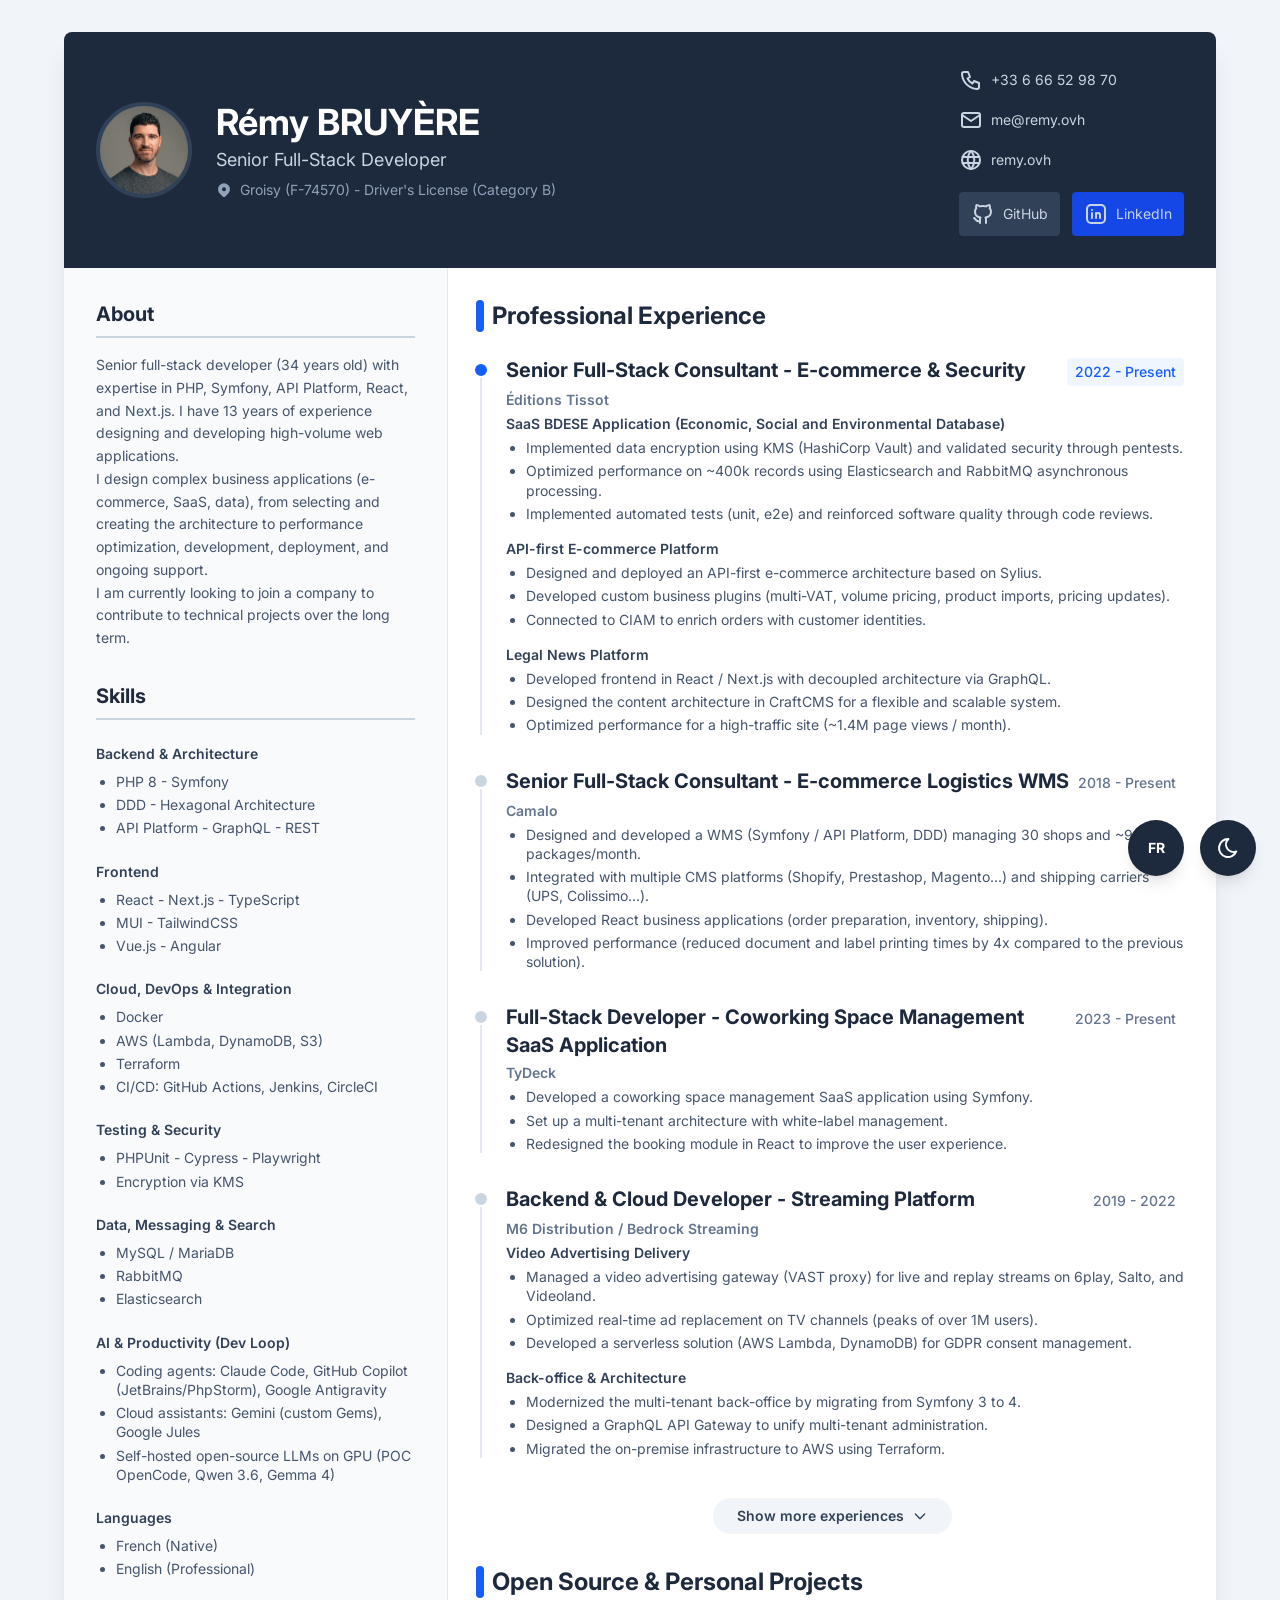
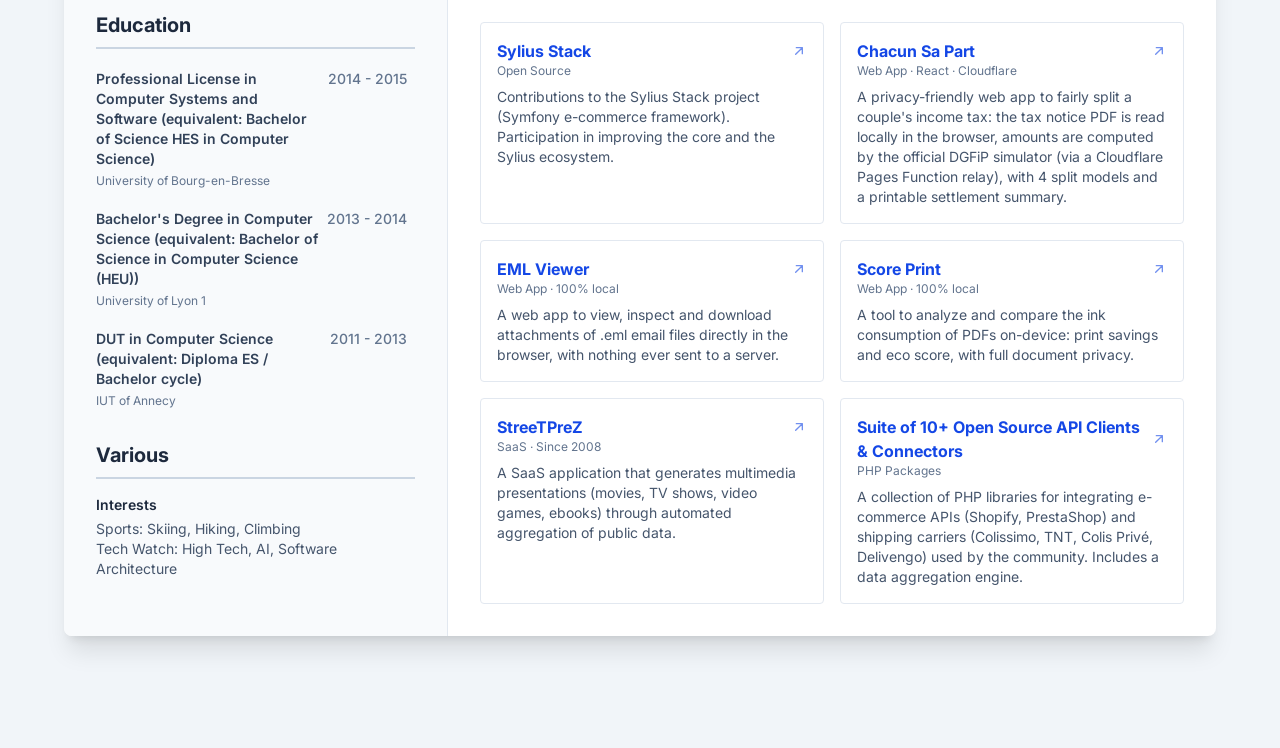
==== commit 2cf0f16a: "Deploy from resume-astro-gh-page (Astro): 7b1a48a6e333943c548c083e3c1966eb094c13f9 rem42/resume-astr" ====
--- a/en/index.html
+++ b/en/index.html
@@ -8,4 +8,4 @@
 					document.documentElement.classList.add('dark');
 				}
 			})();
-		</script><meta charset="UTF-8"><meta name="viewport" content="width=device-width, initial-scale=1.0"><title>Rémy BRUYÈRE - Resume - Senior Full-Stack Developer</title><meta name="description" content="Freelance Senior Developer and Consultant. Expert in PHP, Symfony, React, and PrestaShop. 10+ years of experience in E-commerce and complex Web Architecture. Available in French-speaking Switzerland (Border region), Annecy area, and Remote."><link href="https://fonts.googleapis.com/css2?family=Inter:wght@300;400;600;700&display=swap" rel="stylesheet"><link rel="icon" type="image/png" href="/favicon-96x96.png" sizes="96x96"><link rel="icon" type="image/svg+xml" href="/favicon.svg"><link rel="shortcut icon" href="/favicon.ico"><link rel="apple-touch-icon" sizes="180x180" href="/apple-touch-icon.png"><meta name="apple-mobile-web-app-title" content="Rémy BRUYERE"><link rel="manifest" href="/site.webmanifest"><meta name="generator" content="Astro v7.4.0"><link rel="stylesheet" href="/_astro/ThemeToggle.B2OI27Tj.css"><script type="module" src="/_astro/page.tougUCvb.js"></script></head><body class="bg-slate-100 dark:bg-slate-900 text-slate-800 dark:text-slate-200 py-8 px-4 print:p-0 print:bg-white transition-colors duration-300"><div class="max-w-6xl mx-auto bg-white dark:bg-slate-800 shadow-xl rounded-lg overflow-hidden print:shadow-none print:w-[210mm] print:min-h-[297mm] transition-colors duration-300"><header class="bg-slate-800 text-white p-8 md:flex md:justify-between md:items-center print:bg-white print:text-slate-800 print:px-4 print:pb-4 print:pt-0 print:flex print:flex-row print:justify-between print:items-center print:mb-2"><div class="flex items-center gap-6"><div class="h-24 w-24 rounded-full bg-slate-600 flex items-center justify-center text-3xl font-bold border-4 border-slate-700 shrink-0 overflow-hidden"><img src="/_astro/Remy_BRUYERE_small.B9lpAZHT_1zaGDk.webp" alt="Profile picture of Rémy BRUYÈRE" loading="eager" decoding="async" width="352" height="471" class="w-full h-full object-cover object-top"></div><div><h1 class="text-3xl md:text-4xl font-bold print:text-2xl">Rémy BRUYÈRE</h1><p class="text-lg text-slate-300 print:text-slate-800 mt-1 print:text-base">Senior Full-Stack Developer</p><p class="text-sm text-slate-400 mt-2 flex flex-wrap gap-2 leading-4"><svg xmlns="http://www.w3.org/2000/svg" width="16" height="16" viewBox="0 0 24 24" fill="currentColor" class="icon icon-tabler icons-tabler-filled icon-tabler-map-pin"><path stroke="none" d="M0 0h24v24H0z" fill="none"></path><path d="M18.364 4.636a9 9 0 0 1 .203 12.519l-.203 .21l-4.243 4.242a3 3 0 0 1 -4.097 .135l-.144 -.135l-4.244 -4.243a9 9 0 0 1 12.728 -12.728zm-6.364 3.364a3 3 0 1 0 0 6a3 3 0 0 0 0 -6"></path></svg><span>Groisy (F-74570) - Driver&#39;s License (Category B)</span></p></div></div><div class="mt-6 md:mt-0 flex flex-col gap-2 text-sm text-slate-300 print:text-slate-800 print:mt-0"><a href="tel:+33666529870" class="hover:text-white transition flex items-center gap-2"><span><svg xmlns="http://www.w3.org/2000/svg" width="24" height="24" viewBox="0 0 24 24" fill="none" stroke="currentColor" stroke-width="2" stroke-linecap="round" stroke-linejoin="round" class="icon icon-tabler icons-tabler-outline icon-tabler-phone"><path stroke="none" d="M0 0h24v24H0z" fill="none"></path><path d="M5 4h4l2 5l-2.5 1.5a11 11 0 0 0 5 5l1.5 -2.5l5 2v4a2 2 0 0 1 -2 2a16 16 0 0 1 -15 -15a2 2 0 0 1 2 -2"></path></svg></span>+33 6 66 52 98 70</a><a href="mailto:me@remy.ovh" class="hover:text-white transition flex items-center gap-2"><span><svg xmlns="http://www.w3.org/2000/svg" width="24" height="24" viewBox="0 0 24 24" fill="none" stroke="currentColor" stroke-width="2" stroke-linecap="round" stroke-linejoin="round" class="icon icon-tabler icons-tabler-outline icon-tabler-mail"><path stroke="none" d="M0 0h24v24H0z" fill="none"></path><path d="M3 7a2 2 0 0 1 2 -2h14a2 2 0 0 1 2 2v10a2 2 0 0 1 -2 2h-14a2 2 0 0 1 -2 -2v-10"></path><path d="M3 7l9 6l9 -6"></path></svg></span>me@remy.ovh</a><a href="//remy.ovh" class="hover:text-white transition flex items-center gap-2" target="_blank" rel="noopener noreferrer"><span><svg xmlns="http://www.w3.org/2000/svg" width="24" height="24" viewBox="0 0 24 24" fill="none" stroke="currentColor" stroke-width="2" stroke-linecap="round" stroke-linejoin="round" class="icon icon-tabler icons-tabler-outline icon-tabler-world"><path stroke="none" d="M0 0h24v24H0z" fill="none"></path><path d="M3 12a9 9 0 1 0 18 0a9 9 0 0 0 -18 0"></path><path d="M3.6 9h16.8"></path><path d="M3.6 15h16.8"></path><path d="M11.5 3a17 17 0 0 0 0 18"></path><path d="M12.5 3a17 17 0 0 1 0 18"></path></svg></span>remy.ovh</a><div class="flex gap-3 mt-2 print:hidden"><a href="https://github.com/rem42" target="_blank" rel="noopener noreferrer" class="bg-slate-700 hover:bg-slate-600 p-2 rounded transition flex items-center gap-2" title="rem42"><svg xmlns="http://www.w3.org/2000/svg" width="24" height="24" viewBox="0 0 24 24" fill="none" stroke="currentColor" stroke-width="2" stroke-linecap="round" stroke-linejoin="round" class="icon icon-tabler icons-tabler-outline icon-tabler-brand-github"><path stroke="none" d="M0 0h24v24H0z" fill="none"></path><path d="M9 19c-4.3 1.4 -4.3 -2.5 -6 -3m12 5v-3.5c0 -1 .1 -1.4 -.5 -2c2.8 -.3 5.5 -1.4 5.5 -6a4.6 4.6 0 0 0 -1.3 -3.2a4.2 4.2 0 0 0 -.1 -3.2s-1.1 -.3 -3.5 1.3a12.3 12.3 0 0 0 -6.2 0c-2.4 -1.6 -3.5 -1.3 -3.5 -1.3a4.2 4.2 0 0 0 -.1 3.2a4.6 4.6 0 0 0 -1.3 3.2c0 4.6 2.7 5.7 5.5 6c-.6 .6 -.6 1.2 -.5 2v3.5"></path></svg>GitHub</a><a href="https://linkedin.com/in/remy-bruyere" target="_blank" rel="noopener noreferrer" class="bg-blue-700 hover:bg-blue-600 p-2 rounded transition flex items-center gap-2" title="remy-bruyere"><svg xmlns="http://www.w3.org/2000/svg" width="24" height="24" viewBox="0 0 24 24" fill="none" stroke="currentColor" stroke-width="2" stroke-linecap="round" stroke-linejoin="round" class="icon icon-tabler icons-tabler-outline icon-tabler-brand-linkedin"><path stroke="none" d="M0 0h24v24H0z" fill="none"></path><path d="M8 11v5"></path><path d="M8 8v.01"></path><path d="M12 16v-5"></path><path d="M16 16v-3a2 2 0 1 0 -4 0"></path><path d="M3 7a4 4 0 0 1 4 -4h10a4 4 0 0 1 4 4v10a4 4 0 0 1 -4 4h-10a4 4 0 0 1 -4 -4l0 -10"></path></svg>LinkedIn</a></div></div></header><div class="grid grid-cols-1 md:grid-cols-3 print:block"><aside class="bg-slate-50 dark:bg-slate-700 p-8 border-r border-slate-200 dark:border-slate-600 md:col-span-1 print:w-full print:border-r-0 print:mb-4 print:bg-white print:p-0 transition-colors duration-300"><section class="mb-8 print:mb-0"><h2 class="text-xl font-bold text-slate-800 dark:text-slate-100 border-b-2 border-slate-300 dark:border-slate-500 pb-2 mb-4 print:pb-0 print:mb-2">About</h2><p class="text-sm text-slate-600 dark:text-slate-300 leading-relaxed">Senior full-stack developer (34 years old) with expertise in PHP, Symfony, API Platform, React, and Next.js. I have 13 years of experience designing and developing high-volume web applications.<br/>I design complex business applications (e-commerce, SaaS, data), from selecting and creating the architecture to performance optimization, development, deployment, and ongoing support.<br/>I am currently looking to join a company to contribute to technical projects over the long term.</p></section><section class="mb-8 print:mb-4 print:hidden"><h2 class="text-xl font-bold text-slate-800 dark:text-slate-100 border-b-2 border-slate-300 dark:border-slate-500 pb-2 mb-6 print:pb-0 print:mb-4 print:mt-8">Skills</h2><div class="space-y-6 print:flex print:flex-col print:gap-3 print:space-y-0"><div><h3 class="font-semibold text-slate-700 dark:text-slate-200 mb-2 text-sm print:mb-1 ">Backend &amp; Architecture</h3><ul class="list-disc list-outside pl-5 space-y-1 text-sm text-slate-600 dark:text-slate-300"><li class="leading-snug text-slate-600 dark:text-slate-300 text-sm">PHP 8 - Symfony</li><li class="leading-snug text-slate-600 dark:text-slate-300 text-sm">DDD - Hexagonal Architecture</li><li class="leading-snug text-slate-600 dark:text-slate-300 text-sm">API Platform - GraphQL - REST</li></ul></div><div><h3 class="font-semibold text-slate-700 dark:text-slate-200 mb-2 text-sm print:mb-1 mt-6 print:mt-0">Frontend</h3><ul class="list-disc list-outside pl-5 space-y-1 text-sm text-slate-600 dark:text-slate-300"><li class="leading-snug text-slate-600 dark:text-slate-300 text-sm">React - Next.js - TypeScript</li><li class="leading-snug text-slate-600 dark:text-slate-300 text-sm">MUI - TailwindCSS</li><li class="leading-snug text-slate-600 dark:text-slate-300 text-sm">Vue.js - Angular</li></ul></div><div><h3 class="font-semibold text-slate-700 dark:text-slate-200 mb-2 text-sm print:mb-1 mt-6 print:mt-0">Cloud, DevOps &amp; Integration</h3><ul class="list-disc list-outside pl-5 space-y-1 text-sm text-slate-600 dark:text-slate-300"><li class="leading-snug text-slate-600 dark:text-slate-300 text-sm">Docker</li><li class="leading-snug text-slate-600 dark:text-slate-300 text-sm">AWS (Lambda, DynamoDB, S3)</li><li class="leading-snug text-slate-600 dark:text-slate-300 text-sm">Terraform</li><li class="leading-snug text-slate-600 dark:text-slate-300 text-sm">CI/CD: GitHub Actions, Jenkins, CircleCI</li></ul></div><div><h3 class="font-semibold text-slate-700 dark:text-slate-200 mb-2 text-sm print:mb-1 mt-6 print:mt-0">Testing &amp; Security</h3><ul class="list-disc list-outside pl-5 space-y-1 text-sm text-slate-600 dark:text-slate-300"><li class="leading-snug text-slate-600 dark:text-slate-300 text-sm">PHPUnit - Cypress - Playwright</li><li class="leading-snug text-slate-600 dark:text-slate-300 text-sm">Encryption via KMS</li></ul></div><div><h3 class="font-semibold text-slate-700 dark:text-slate-200 mb-2 text-sm print:mb-1 mt-6 print:mt-0">Data, Messaging &amp; Search</h3><ul class="list-disc list-outside pl-5 space-y-1 text-sm text-slate-600 dark:text-slate-300"><li class="leading-snug text-slate-600 dark:text-slate-300 text-sm">MySQL / MariaDB</li><li class="leading-snug text-slate-600 dark:text-slate-300 text-sm">RabbitMQ</li><li class="leading-snug text-slate-600 dark:text-slate-300 text-sm">Elasticsearch</li></ul></div><div><h3 class="font-semibold text-slate-700 dark:text-slate-200 mb-2 text-sm print:mb-1 mt-6 print:mt-0">AI &amp; Productivity (Dev Loop)</h3><ul class="list-disc list-outside pl-5 space-y-1 text-sm text-slate-600 dark:text-slate-300"><li class="leading-snug text-slate-600 dark:text-slate-300 text-sm">Coding agents: Claude Code, GitHub Copilot (JetBrains/PhpStorm), Google Antigravity</li><li class="leading-snug text-slate-600 dark:text-slate-300 text-sm">Cloud assistants: Gemini (custom Gems), Google Jules</li><li class="leading-snug text-slate-600 dark:text-slate-300 text-sm">Self-hosted open-source LLMs on GPU (POC OpenCode, Qwen 3.6, Gemma 4)</li></ul></div><div><h3 class="font-semibold text-slate-700 dark:text-slate-200 mb-2 text-sm print:mb-1 mt-6 print:mt-0">Languages</h3><ul class="list-disc list-outside pl-5 space-y-1 text-sm text-slate-600 dark:text-slate-300"><li class="leading-snug text-slate-600 dark:text-slate-300 text-sm">French (Native)</li><li class="leading-snug text-slate-600 dark:text-slate-300 text-sm">English (Professional)</li></ul></div></div></section><section class="mb-8 print:mb-4 print:hidden"><h2 class="text-xl font-bold text-slate-800 dark:text-slate-100 border-b-2 border-slate-300 dark:border-slate-500 pb-2 mb-4 print:pb-0 print:mb-4">Formation</h2><div class="space-y-4"><div><div class="flex flex-col sm:flex-row sm:justify-between sm:items-baseline mb-1"><h3 class="font-semibold text-sm text-slate-700 dark:text-slate-100">Licence Professionnelle Systèmes Informatiques et Logiciels</h3><span class="text-sm font-medium px-2 py-1 rounded whitespace-nowrap transition-colors duration-300 text-slate-500 dark:text-slate-400 group-hover:text-blue-600 dark:group-hover:text-blue-400 group-hover:bg-blue-50 dark:group-hover:bg-blue-900/30 print:text-slate-500 print:bg-white">2014 - 2015</span></div><p class="text-xs text-slate-500 dark:text-slate-400">Université de Bourg-en-Bresse</p></div><div><div class="flex flex-col sm:flex-row sm:justify-between sm:items-baseline mb-1"><h3 class="font-semibold text-sm text-slate-700 dark:text-slate-100">Licence Informatique</h3><span class="text-sm font-medium px-2 py-1 rounded whitespace-nowrap transition-colors duration-300 text-slate-500 dark:text-slate-400 group-hover:text-blue-600 dark:group-hover:text-blue-400 group-hover:bg-blue-50 dark:group-hover:bg-blue-900/30 print:text-slate-500 print:bg-white">2013 - 2014</span></div><p class="text-xs text-slate-500 dark:text-slate-400">Université Lyon 1</p></div><div><div class="flex flex-col sm:flex-row sm:justify-between sm:items-baseline mb-1"><h3 class="font-semibold text-sm text-slate-700 dark:text-slate-100">DUT Informatique</h3><span class="text-sm font-medium px-2 py-1 rounded whitespace-nowrap transition-colors duration-300 text-slate-500 dark:text-slate-400 group-hover:text-blue-600 dark:group-hover:text-blue-400 group-hover:bg-blue-50 dark:group-hover:bg-blue-900/30 print:text-slate-500 print:bg-white">2011 - 2013</span></div><p class="text-xs text-slate-500 dark:text-slate-400">IUT d&#39;Annecy</p></div></div></section><section class="print:hidden"><h2 class="text-xl font-bold text-slate-800 dark:text-slate-100 border-b-2 border-slate-300 dark:border-slate-500 pb-2 mb-4 print:pb-0 print:mb-4 print:hidden">Various</h2><div class="print:hidden"><h3 class="font-semibold text-sm mb-1 text-slate-800 dark:text-slate-100">Interests</h3><p class="text-sm text-slate-600 dark:text-slate-300">Sports: Skiing, Hiking, Climbing</p><p class="text-sm text-slate-600 dark:text-slate-300">Tech Watch: High Tech, AI, Software Architecture</p></div></section></aside><main class="p-8 md:col-span-2 print:p-0 print:w-full"><section class="mb-8 print:mb-4"><h2 class="text-2xl font-bold text-slate-800 dark:text-slate-100 mb-6 flex items-center gap-2 print:text-xl print:mb-4 print:border-b-2 print:border-slate-300"><span class="bg-blue-600 dark:bg-blue-500 w-2 h-8 rounded -ms-1 print:ms-1 print:h-6 print:hidden"></span>Professional Experience</h2><div class="flex flex-col print:block"><div class="group mb-8 relative border-l-2 border-slate-200 dark:border-slate-600 hover:border-blue-400 pl-6 print:break-inside-avoid transition-colors duration-300   print:ms-0 print:mb-6 print:border-0 print:pl-0"><div class="absolute -left-2.25 w-4 h-4 rounded-full border-2 border-white dark:border-slate-800 transition-colors duration-300 before:content-[''] before:absolute before:w-0.5 before:h-2 before:bg-white dark:before:bg-slate-800 before:-top-2 before:left-1/2 before:-translate-x-1/2 top-1.5 bg-blue-600 dark:bg-blue-500 print:hidden"></div><div class="flex flex-col sm:flex-row sm:justify-between sm:items-baseline mb-1"><h3 class="text-xl font-bold text-slate-800 dark:text-slate-100 print:text-lg">Senior Full-Stack Consultant - E-commerce &amp; Security</h3><span class="text-sm font-medium px-2 py-1 rounded whitespace-nowrap transition-colors duration-300 text-blue-600 dark:text-blue-400 bg-blue-50 dark:bg-blue-900/30 print:text-slate-500 print:bg-white">2022 - Present</span></div><p class="text-sm font-semibold text-slate-500 dark:text-slate-400 mb-1">Éditions Tissot</p><div class="mb-4 last:mb-0 print:mb-2"><h4 class="font-semibold text-slate-700 dark:text-slate-200 mb-1 text-sm">SaaS BDESE Application (Economic, Social and Environmental Database)</h4><ul class="list-disc list-outside pl-5 space-y-1"><li class="leading-snug text-slate-600 dark:text-slate-300 text-sm">Implemented data encryption using KMS (HashiCorp Vault) and validated security through pentests.</li><li class="leading-snug text-slate-600 dark:text-slate-300 text-sm">Optimized performance on ~400k records using Elasticsearch and RabbitMQ asynchronous processing.</li><li class="leading-snug text-slate-600 dark:text-slate-300 text-sm">Implemented automated tests (unit, e2e) and reinforced software quality through code reviews.</li></ul></div><div class="mb-4 last:mb-0 print:mb-2"><h4 class="font-semibold text-slate-700 dark:text-slate-200 mb-1 text-sm">API-first E-commerce Platform</h4><ul class="list-disc list-outside pl-5 space-y-1"><li class="leading-snug text-slate-600 dark:text-slate-300 text-sm">Designed and deployed an API-first e-commerce architecture based on Sylius.</li><li class="leading-snug text-slate-600 dark:text-slate-300 text-sm">Developed custom business plugins (multi-VAT, volume pricing, product imports, pricing updates).</li><li class="leading-snug text-slate-600 dark:text-slate-300 text-sm">Connected to CIAM to enrich orders with customer identities.</li></ul></div><div class="mb-4 last:mb-0 print:mb-2"><h4 class="font-semibold text-slate-700 dark:text-slate-200 mb-1 text-sm">Legal News Platform</h4><ul class="list-disc list-outside pl-5 space-y-1"><li class="leading-snug text-slate-600 dark:text-slate-300 text-sm">Developed frontend in React / Next.js with decoupled architecture via GraphQL.</li><li class="leading-snug text-slate-600 dark:text-slate-300 text-sm">Designed the content architecture in CraftCMS for a flexible and scalable system.</li><li class="leading-snug text-slate-600 dark:text-slate-300 text-sm">Optimized performance for a high-traffic site (~1.4M page views / month).</li></ul></div></div><div class="group mb-8 relative border-l-2 border-slate-200 dark:border-slate-600 hover:border-blue-400 pl-6 print:break-inside-avoid transition-colors duration-300   print:ms-0 print:mb-6 print:border-0 print:pl-0"><div class="absolute -left-2.25 w-4 h-4 rounded-full border-2 border-white dark:border-slate-800 transition-colors duration-300 before:content-[''] before:absolute before:w-0.5 before:h-2 before:bg-white dark:before:bg-slate-800 before:-top-2 before:left-1/2 before:-translate-x-1/2 top-1.5 bg-slate-300 dark:bg-slate-500 group-hover:bg-blue-600 dark:group-hover:bg-blue-500 print:hidden"></div><div class="flex flex-col sm:flex-row sm:justify-between sm:items-baseline mb-1"><h3 class="text-xl font-bold text-slate-800 dark:text-slate-100 print:text-lg">Senior Full-Stack Consultant - E-commerce Logistics WMS</h3><span class="text-sm font-medium px-2 py-1 rounded whitespace-nowrap transition-colors duration-300 text-slate-500 dark:text-slate-400 group-hover:text-blue-600 dark:group-hover:text-blue-400 group-hover:bg-blue-50 dark:group-hover:bg-blue-900/30 print:text-slate-500 print:bg-white">2018 - Present</span></div><p class="text-sm font-semibold text-slate-500 dark:text-slate-400 mb-1">Camalo</p><div class="mb-4 last:mb-0 print:mb-2"><ul class="list-disc list-outside pl-5 space-y-1"><li class="leading-snug text-slate-600 dark:text-slate-300 text-sm">Designed and developed a WMS (Symfony / API Platform, DDD) managing 30 shops and ~9,000 packages/month.</li><li class="leading-snug text-slate-600 dark:text-slate-300 text-sm">Integrated with multiple CMS platforms (Shopify, Prestashop, Magento...) and shipping carriers (UPS, Colissimo...).</li><li class="leading-snug text-slate-600 dark:text-slate-300 text-sm">Developed React business applications (order preparation, inventory, shipping).</li><li class="leading-snug text-slate-600 dark:text-slate-300 text-sm">Improved performance (reduced document and label printing times by 4x compared to the previous solution).</li></ul></div></div><div class="group mb-8 relative border-l-2 border-slate-200 dark:border-slate-600 hover:border-blue-400 pl-6 print:break-inside-avoid transition-colors duration-300  print:hidden print:ms-0 print:mb-6 print:border-0 print:pl-0"><div class="absolute -left-2.25 w-4 h-4 rounded-full border-2 border-white dark:border-slate-800 transition-colors duration-300 before:content-[''] before:absolute before:w-0.5 before:h-2 before:bg-white dark:before:bg-slate-800 before:-top-2 before:left-1/2 before:-translate-x-1/2 top-1.5 bg-slate-300 dark:bg-slate-500 group-hover:bg-blue-600 dark:group-hover:bg-blue-500 print:hidden"></div><div class="flex flex-col sm:flex-row sm:justify-between sm:items-baseline mb-1"><h3 class="text-xl font-bold text-slate-800 dark:text-slate-100 print:text-lg">Full-Stack Developer - Coworking Space Management SaaS Application</h3><span class="text-sm font-medium px-2 py-1 rounded whitespace-nowrap transition-colors duration-300 text-slate-500 dark:text-slate-400 group-hover:text-blue-600 dark:group-hover:text-blue-400 group-hover:bg-blue-50 dark:group-hover:bg-blue-900/30 print:text-slate-500 print:bg-white">2023 - Present</span></div><p class="text-sm font-semibold text-slate-500 dark:text-slate-400 mb-1">TyDeck</p><div class="mb-4 last:mb-0 print:mb-2"><ul class="list-disc list-outside pl-5 space-y-1"><li class="leading-snug text-slate-600 dark:text-slate-300 text-sm">Developed a coworking space management SaaS application using Symfony.</li><li class="leading-snug text-slate-600 dark:text-slate-300 text-sm">Set up a multi-tenant architecture with white-label management.</li><li class="leading-snug text-slate-600 dark:text-slate-300 text-sm">Redesigned the booking module in React to improve the user experience.</li></ul></div></div><div class="group mb-8 relative border-l-2 border-slate-200 dark:border-slate-600 hover:border-blue-400 pl-6 print:break-inside-avoid transition-colors duration-300   print:ms-0 print:mb-6 print:border-0 print:pl-0"><div class="absolute -left-2.25 w-4 h-4 rounded-full border-2 border-white dark:border-slate-800 transition-colors duration-300 before:content-[''] before:absolute before:w-0.5 before:h-2 before:bg-white dark:before:bg-slate-800 before:-top-2 before:left-1/2 before:-translate-x-1/2 top-1.5 bg-slate-300 dark:bg-slate-500 group-hover:bg-blue-600 dark:group-hover:bg-blue-500 print:hidden"></div><div class="flex flex-col sm:flex-row sm:justify-between sm:items-baseline mb-1"><h3 class="text-xl font-bold text-slate-800 dark:text-slate-100 print:text-lg">Backend &amp; Cloud Developer - Streaming Platform</h3><span class="text-sm font-medium px-2 py-1 rounded whitespace-nowrap transition-colors duration-300 text-slate-500 dark:text-slate-400 group-hover:text-blue-600 dark:group-hover:text-blue-400 group-hover:bg-blue-50 dark:group-hover:bg-blue-900/30 print:text-slate-500 print:bg-white">2019 - 2022</span></div><p class="text-sm font-semibold text-slate-500 dark:text-slate-400 mb-1">M6 Distribution / Bedrock Streaming</p><div class="mb-4 last:mb-0 print:mb-2"><h4 class="font-semibold text-slate-700 dark:text-slate-200 mb-1 text-sm">Video Advertising Delivery</h4><ul class="list-disc list-outside pl-5 space-y-1"><li class="leading-snug text-slate-600 dark:text-slate-300 text-sm">Managed a video advertising gateway (VAST proxy) for live and replay streams on 6play, Salto, and Videoland.</li><li class="leading-snug text-slate-600 dark:text-slate-300 text-sm">Optimized real-time ad replacement on TV channels (peaks of over 1M users).</li><li class="leading-snug text-slate-600 dark:text-slate-300 text-sm">Developed a serverless solution (AWS Lambda, DynamoDB) for GDPR consent management.</li></ul></div><div class="mb-4 last:mb-0 print:mb-2"><h4 class="font-semibold text-slate-700 dark:text-slate-200 mb-1 text-sm">Back-office &amp; Architecture</h4><ul class="list-disc list-outside pl-5 space-y-1"><li class="leading-snug text-slate-600 dark:text-slate-300 text-sm">Modernized the multi-tenant back-office by migrating from Symfony 3 to 4.</li><li class="leading-snug text-slate-600 dark:text-slate-300 text-sm">Designed a GraphQL API Gateway to unify multi-tenant administration.</li><li class="leading-snug text-slate-600 dark:text-slate-300 text-sm">Migrated the on-premise infrastructure to AWS using Terraform.</li></ul></div></div><div class="group mb-8 relative border-l-2 border-slate-200 dark:border-slate-600 hover:border-blue-400 pl-6 print:break-inside-avoid transition-colors duration-300 hidden more-experience print:hidden  print:ms-0 print:mb-6 print:border-0 print:pl-0"><div class="absolute -left-2.25 w-4 h-4 rounded-full border-2 border-white dark:border-slate-800 transition-colors duration-300 before:content-[''] before:absolute before:w-0.5 before:h-2 before:bg-white dark:before:bg-slate-800 before:-top-2 before:left-1/2 before:-translate-x-1/2 top-1.5 bg-slate-300 dark:bg-slate-500 group-hover:bg-blue-600 dark:group-hover:bg-blue-500 print:hidden"></div><div class="flex flex-col sm:flex-row sm:justify-between sm:items-baseline mb-1"><h3 class="text-xl font-bold text-slate-800 dark:text-slate-100 print:text-lg">Full-Stack Developer - HR SaaS</h3><span class="text-sm font-medium px-2 py-1 rounded whitespace-nowrap transition-colors duration-300 text-slate-500 dark:text-slate-400 group-hover:text-blue-600 dark:group-hover:text-blue-400 group-hover:bg-blue-50 dark:group-hover:bg-blue-900/30 print:text-slate-500 print:bg-white">2018 - 2019</span></div><p class="text-sm font-semibold text-slate-500 dark:text-slate-400 mb-1">Éditions Tissot</p><div class="mb-4 last:mb-0 print:mb-2"><ul class="list-disc list-outside pl-5 space-y-1"><li class="leading-snug text-slate-600 dark:text-slate-300 text-sm">Developed an HR SaaS application on a microservices architecture (Symfony, RabbitMQ).</li><li class="leading-snug text-slate-600 dark:text-slate-300 text-sm">Implemented the frontend in Angular with inter-service communication.</li><li class="leading-snug text-slate-600 dark:text-slate-300 text-sm">Set up automated tests (PHPUnit, Behat, Cypress) to secure deployments.</li></ul></div></div><div class="group mb-8 relative border-l-2 border-slate-200 dark:border-slate-600 hover:border-blue-400 pl-6 print:break-inside-avoid transition-colors duration-300 hidden more-experience print:hidden  print:ms-0 print:mb-6 print:border-0 print:pl-0"><div class="absolute -left-2.25 w-4 h-4 rounded-full border-2 border-white dark:border-slate-800 transition-colors duration-300 before:content-[''] before:absolute before:w-0.5 before:h-2 before:bg-white dark:before:bg-slate-800 before:-top-2 before:left-1/2 before:-translate-x-1/2 top-1.5 bg-slate-300 dark:bg-slate-500 group-hover:bg-blue-600 dark:group-hover:bg-blue-500 print:hidden"></div><div class="flex flex-col sm:flex-row sm:justify-between sm:items-baseline mb-1"><h3 class="text-xl font-bold text-slate-800 dark:text-slate-100 print:text-lg">Freelance Consultant - E-commerce &amp; Web Projects</h3><span class="text-sm font-medium px-2 py-1 rounded whitespace-nowrap transition-colors duration-300 text-slate-500 dark:text-slate-400 group-hover:text-blue-600 dark:group-hover:text-blue-400 group-hover:bg-blue-50 dark:group-hover:bg-blue-900/30 print:text-slate-500 print:bg-white">2017 - Present</span></div><p class="text-sm font-semibold text-slate-500 dark:text-slate-400 mb-1">Various clients</p><div class="mb-4 last:mb-0 print:mb-2"><ul class="list-disc list-outside pl-5 space-y-1"><li class="leading-snug text-slate-600 dark:text-slate-300 text-sm">Performed complex e-commerce migrations (Magento, PrestaShop, WooCommerce) with data migration and business continuity.</li><li class="leading-snug text-slate-600 dark:text-slate-300 text-sm">Developed custom solutions (Shopify, PrestaShop, WordPress): specific modules, workflow automation, API integrations.</li><li class="leading-snug text-slate-600 dark:text-slate-300 text-sm">Designed and optimized web architectures (data modeling, performance, hosting) for e-commerce environments.</li></ul></div></div><div class="group mb-8 relative border-l-2 border-slate-200 dark:border-slate-600 hover:border-blue-400 pl-6 print:break-inside-avoid transition-colors duration-300 hidden more-experience print:hidden  print:ms-0 print:mb-6 print:border-0 print:pl-0"><div class="absolute -left-2.25 w-4 h-4 rounded-full border-2 border-white dark:border-slate-800 transition-colors duration-300 before:content-[''] before:absolute before:w-0.5 before:h-2 before:bg-white dark:before:bg-slate-800 before:-top-2 before:left-1/2 before:-translate-x-1/2 top-1.5 bg-slate-300 dark:bg-slate-500 group-hover:bg-blue-600 dark:group-hover:bg-blue-500 print:hidden"></div><div class="flex flex-col sm:flex-row sm:justify-between sm:items-baseline mb-1"><h3 class="text-xl font-bold text-slate-800 dark:text-slate-100 print:text-lg">Backend Developer - E-commerce</h3><span class="text-sm font-medium px-2 py-1 rounded whitespace-nowrap transition-colors duration-300 text-slate-500 dark:text-slate-400 group-hover:text-blue-600 dark:group-hover:text-blue-400 group-hover:bg-blue-50 dark:group-hover:bg-blue-900/30 print:text-slate-500 print:bg-white">2013 - 2018</span></div><p class="text-sm font-semibold text-slate-500 dark:text-slate-400 mb-1">Cadeau Maestro</p><div class="mb-4 last:mb-0 print:mb-2"><ul class="list-disc list-outside pl-5 space-y-1"><li class="leading-snug text-slate-600 dark:text-slate-300 text-sm">Developed and maintained a high-traffic e-commerce platform (PrestaShop).</li><li class="leading-snug text-slate-600 dark:text-slate-300 text-sm">Designed custom modules and continuously evolved business features.</li><li class="leading-snug text-slate-600 dark:text-slate-300 text-sm">Took on progressive responsibilities up to the lead developer role.</li></ul></div></div></div><div class="flex justify-center mt-2 print:hidden"><button id="toggle-experiences-btn" data-more="Show more experiences" data-less="Show less experiences" class="px-6 py-2 bg-slate-100 dark:bg-slate-700 text-slate-700 dark:text-slate-200 font-semibold rounded-full hover:bg-slate-200 dark:hover:bg-slate-600 transition-all text-sm group flex items-center gap-2 cursor-pointer"><span>Show more experiences</span><svg xmlns="http://www.w3.org/2000/svg" class="h-4 w-4 transition-transform group-hover:translate-y-1" fill="none" viewBox="0 0 24 24" stroke="currentColor"><path stroke-linecap="round" stroke-linejoin="round" stroke-width="2" d="M19 9l-7 7-7-7"></path></svg></button></div></section><script type="module">var e=document.getElementById(`toggle-experiences-btn`);e&&e.addEventListener(`click`,function(){let t=document.querySelectorAll(`.more-experience`),n=this.querySelector(`span`),r=this.querySelector(`svg`);if(!n||!r)return;let i=e.getAttribute(`data-more`),a=e.getAttribute(`data-less`);if(!i||!a)return;let o=n.innerText===i;t.forEach(e=>{e.classList.toggle(`hidden`)}),o?(n.innerText=a,r.classList.add(`rotate-180`),r.classList.remove(`group-hover:translate-y-1`)):(n.innerText=i,r.classList.remove(`rotate-180`),r.classList.add(`group-hover:translate-y-1`))});</script><div class="hidden print:block"><section class="print:mb-4"><h2 class="text-xl font-bold text-slate-800 dark:text-slate-100 border-b-2 border-slate-300 dark:border-slate-500 pb-2 mb-6 print:pb-0 print:mb-4 print:mt-8">Skills</h2><div class="space-y-6 print:flex print:flex-col print:gap-3 print:space-y-0"><div><h3 class="font-semibold text-slate-700 dark:text-slate-200 mb-2 text-sm print:mb-1 ">Backend &amp; Architecture</h3><ul class="list-disc list-outside pl-5 space-y-1 text-sm text-slate-600 dark:text-slate-300"><li class="leading-snug text-slate-600 dark:text-slate-300 text-sm">PHP 8 - Symfony</li><li class="leading-snug text-slate-600 dark:text-slate-300 text-sm">DDD - Hexagonal Architecture</li><li class="leading-snug text-slate-600 dark:text-slate-300 text-sm">API Platform - GraphQL - REST</li></ul></div><div><h3 class="font-semibold text-slate-700 dark:text-slate-200 mb-2 text-sm print:mb-1 mt-6 print:mt-0">Frontend</h3><ul class="list-disc list-outside pl-5 space-y-1 text-sm text-slate-600 dark:text-slate-300"><li class="leading-snug text-slate-600 dark:text-slate-300 text-sm">React - Next.js - TypeScript</li><li class="leading-snug text-slate-600 dark:text-slate-300 text-sm">MUI - TailwindCSS</li><li class="leading-snug text-slate-600 dark:text-slate-300 text-sm">Vue.js - Angular</li></ul></div><div><h3 class="font-semibold text-slate-700 dark:text-slate-200 mb-2 text-sm print:mb-1 mt-6 print:mt-0">Cloud, DevOps &amp; Integration</h3><ul class="list-disc list-outside pl-5 space-y-1 text-sm text-slate-600 dark:text-slate-300"><li class="leading-snug text-slate-600 dark:text-slate-300 text-sm">Docker</li><li class="leading-snug text-slate-600 dark:text-slate-300 text-sm">AWS (Lambda, DynamoDB, S3)</li><li class="leading-snug text-slate-600 dark:text-slate-300 text-sm">Terraform</li><li class="leading-snug text-slate-600 dark:text-slate-300 text-sm">CI/CD: GitHub Actions, Jenkins, CircleCI</li></ul></div><div><h3 class="font-semibold text-slate-700 dark:text-slate-200 mb-2 text-sm print:mb-1 mt-6 print:mt-0">Testing &amp; Security</h3><ul class="list-disc list-outside pl-5 space-y-1 text-sm text-slate-600 dark:text-slate-300"><li class="leading-snug text-slate-600 dark:text-slate-300 text-sm">PHPUnit - Cypress - Playwright</li><li class="leading-snug text-slate-600 dark:text-slate-300 text-sm">Encryption via KMS</li></ul></div><div><h3 class="font-semibold text-slate-700 dark:text-slate-200 mb-2 text-sm print:mb-1 mt-6 print:mt-0">Data, Messaging &amp; Search</h3><ul class="list-disc list-outside pl-5 space-y-1 text-sm text-slate-600 dark:text-slate-300"><li class="leading-snug text-slate-600 dark:text-slate-300 text-sm">MySQL / MariaDB</li><li class="leading-snug text-slate-600 dark:text-slate-300 text-sm">RabbitMQ</li><li class="leading-snug text-slate-600 dark:text-slate-300 text-sm">Elasticsearch</li></ul></div><div><h3 class="font-semibold text-slate-700 dark:text-slate-200 mb-2 text-sm print:mb-1 mt-6 print:mt-0">AI &amp; Productivity (Dev Loop)</h3><ul class="list-disc list-outside pl-5 space-y-1 text-sm text-slate-600 dark:text-slate-300"><li class="leading-snug text-slate-600 dark:text-slate-300 text-sm">Coding agents: Claude Code, GitHub Copilot (JetBrains/PhpStorm), Google Antigravity</li><li class="leading-snug text-slate-600 dark:text-slate-300 text-sm">Cloud assistants: Gemini (custom Gems), Google Jules</li><li class="leading-snug text-slate-600 dark:text-slate-300 text-sm">Self-hosted open-source LLMs on GPU (POC OpenCode, Qwen 3.6, Gemma 4)</li></ul></div><div><h3 class="font-semibold text-slate-700 dark:text-slate-200 mb-2 text-sm print:mb-1 mt-6 print:mt-0">Languages</h3><ul class="list-disc list-outside pl-5 space-y-1 text-sm text-slate-600 dark:text-slate-300"><li class="leading-snug text-slate-600 dark:text-slate-300 text-sm">French (Native)</li><li class="leading-snug text-slate-600 dark:text-slate-300 text-sm">English (Professional)</li></ul></div></div></section><!-- Projects are only included here for the printed version --><div class="print:mb-4"><section><h2 class="text-2xl font-bold text-slate-800 dark:text-slate-100 mb-6 flex items-center gap-2 print:text-xl print:mb-4 print:border-b-2 print:border-slate-300"><span class="bg-blue-600 dark:bg-blue-500 w-2 h-8 rounded -ms-1 print:ms-1 print:h-6 print:hidden"></span>Open Source &amp; Personal Projects</h2><div class="hidden print:block"><ul class="list-disc list-outside pl-5 space-y-1 text-sm text-slate-600 dark:text-slate-300"><li class="leading-snug text-slate-600 dark:text-slate-300 text-sm">Creation of a web app to split a couple&#39;s income tax (Chacun Sa Part)</li><li class="leading-snug text-slate-600 dark:text-slate-300 text-sm">Contributions to the Sylius Stack project</li><li class="leading-snug text-slate-600 dark:text-slate-300 text-sm">Development of PHP libraries for e-commerce API and shipping carrier integrations</li><li class="leading-snug text-slate-600 dark:text-slate-300 text-sm">Creation of a data aggregation SaaS (StreeTPreZ)</li></ul></div><div class="grid grid-cols-1 md:grid-cols-2 gap-4 print:hidden"><a href="https://github.com/Sylius/Stack" target="_blank" rel="noopener noreferrer" class="block p-4 bg-white dark:bg-slate-700 border border-slate-200 dark:border-slate-600 rounded hover:shadow-md dark:hover:shadow-slate-900/50 transition group"><h3 class="font-bold text-blue-700 dark:text-blue-400 group-hover:underline">Sylius Stack</h3><p class="text-xs text-slate-500 dark:text-slate-400 mb-2">Open Source</p><p class="text-sm text-slate-600 dark:text-slate-300">Contributions to the Sylius Stack project (Symfony e-commerce framework). Participation in improving the core and the Sylius ecosystem.</p></a><a href="https://chacunsapart.remy.ovh/" target="_blank" rel="noopener noreferrer" class="block p-4 bg-white dark:bg-slate-700 border border-slate-200 dark:border-slate-600 rounded hover:shadow-md dark:hover:shadow-slate-900/50 transition group"><h3 class="font-bold text-blue-700 dark:text-blue-400 group-hover:underline">Chacun Sa Part</h3><p class="text-xs text-slate-500 dark:text-slate-400 mb-2">Web App · React · Cloudflare</p><p class="text-sm text-slate-600 dark:text-slate-300">A privacy-friendly web app to fairly split a couple&#39;s income tax: the tax notice PDF is read locally in the browser, amounts are computed by the official DGFiP simulator (via a Cloudflare Pages Function relay), with 4 split models and a printable settlement summary.</p></a><a href="https://eml-viewer.remy.ovh/" target="_blank" rel="noopener noreferrer" class="block p-4 bg-white dark:bg-slate-700 border border-slate-200 dark:border-slate-600 rounded hover:shadow-md dark:hover:shadow-slate-900/50 transition group"><h3 class="font-bold text-blue-700 dark:text-blue-400 group-hover:underline">EML Viewer</h3><p class="text-xs text-slate-500 dark:text-slate-400 mb-2">Web App · 100% local</p><p class="text-sm text-slate-600 dark:text-slate-300">A web app to view, inspect and download attachments of .eml email files directly in the browser, with nothing ever sent to a server.</p></a><a href="https://score-print.remy.ovh/" target="_blank" rel="noopener noreferrer" class="block p-4 bg-white dark:bg-slate-700 border border-slate-200 dark:border-slate-600 rounded hover:shadow-md dark:hover:shadow-slate-900/50 transition group"><h3 class="font-bold text-blue-700 dark:text-blue-400 group-hover:underline">Score Print</h3><p class="text-xs text-slate-500 dark:text-slate-400 mb-2">Web App · 100% local</p><p class="text-sm text-slate-600 dark:text-slate-300">A tool to analyze and compare the ink consumption of PDFs on-device: print savings and eco score, with full document privacy.</p></a><a href="https://streetprez.com" target="_blank" rel="noopener noreferrer" class="block p-4 bg-white dark:bg-slate-700 border border-slate-200 dark:border-slate-600 rounded hover:shadow-md dark:hover:shadow-slate-900/50 transition group"><h3 class="font-bold text-blue-700 dark:text-blue-400 group-hover:underline">StreeTPreZ</h3><p class="text-xs text-slate-500 dark:text-slate-400 mb-2">SaaS · Since 2008</p><p class="text-sm text-slate-600 dark:text-slate-300">A SaaS application that generates multimedia presentations (movies, TV shows, video games, ebooks) through automated aggregation of public data.</p></a><a href="https://github.com/rem42?tab=repositories&amp;q=scraper" target="_blank" rel="noopener noreferrer" class="block p-4 bg-white dark:bg-slate-700 border border-slate-200 dark:border-slate-600 rounded hover:shadow-md dark:hover:shadow-slate-900/50 transition group"><h3 class="font-bold text-blue-700 dark:text-blue-400 group-hover:underline">Suite of 10+ Open Source API Clients &amp; Connectors</h3><p class="text-xs text-slate-500 dark:text-slate-400 mb-2">PHP Packages</p><p class="text-sm text-slate-600 dark:text-slate-300">A collection of PHP libraries for integrating e-commerce APIs (Shopify, PrestaShop) and shipping carriers (Colissimo, TNT, Colis Privé, Delivengo) used by the community. Includes a data aggregation engine.</p></a></div></section></div><div class="print:mb-4"><h2 class="text-xl font-bold text-slate-800 dark:text-slate-100 border-b-2 border-slate-300 dark:border-slate-500 pb-2 mb-4 print:pb-0 print:mb-4">Formation</h2><div class="space-y-4"><div><div class="flex flex-col sm:flex-row sm:justify-between sm:items-baseline mb-1"><h3 class="font-semibold text-sm text-slate-700 dark:text-slate-100">Licence Professionnelle Systèmes Informatiques et Logiciels</h3><span class="text-sm font-medium px-2 py-1 rounded whitespace-nowrap transition-colors duration-300 text-slate-500 dark:text-slate-400 group-hover:text-blue-600 dark:group-hover:text-blue-400 group-hover:bg-blue-50 dark:group-hover:bg-blue-900/30 print:text-slate-500 print:bg-white">2014 - 2015</span></div><p class="text-xs text-slate-500 dark:text-slate-400">Université de Bourg-en-Bresse</p></div><div><div class="flex flex-col sm:flex-row sm:justify-between sm:items-baseline mb-1"><h3 class="font-semibold text-sm text-slate-700 dark:text-slate-100">Licence Informatique</h3><span class="text-sm font-medium px-2 py-1 rounded whitespace-nowrap transition-colors duration-300 text-slate-500 dark:text-slate-400 group-hover:text-blue-600 dark:group-hover:text-blue-400 group-hover:bg-blue-50 dark:group-hover:bg-blue-900/30 print:text-slate-500 print:bg-white">2013 - 2014</span></div><p class="text-xs text-slate-500 dark:text-slate-400">Université Lyon 1</p></div><div><div class="flex flex-col sm:flex-row sm:justify-between sm:items-baseline mb-1"><h3 class="font-semibold text-sm text-slate-700 dark:text-slate-100">DUT Informatique</h3><span class="text-sm font-medium px-2 py-1 rounded whitespace-nowrap transition-colors duration-300 text-slate-500 dark:text-slate-400 group-hover:text-blue-600 dark:group-hover:text-blue-400 group-hover:bg-blue-50 dark:group-hover:bg-blue-900/30 print:text-slate-500 print:bg-white">2011 - 2013</span></div><p class="text-xs text-slate-500 dark:text-slate-400">IUT d&#39;Annecy</p></div></div></div></div><div class="print:hidden"><section><h2 class="text-2xl font-bold text-slate-800 dark:text-slate-100 mb-6 flex items-center gap-2 print:text-xl print:mb-4 print:border-b-2 print:border-slate-300"><span class="bg-blue-600 dark:bg-blue-500 w-2 h-8 rounded -ms-1 print:ms-1 print:h-6 print:hidden"></span>Open Source &amp; Personal Projects</h2><div class="hidden print:block"><ul class="list-disc list-outside pl-5 space-y-1 text-sm text-slate-600 dark:text-slate-300"><li class="leading-snug text-slate-600 dark:text-slate-300 text-sm">Creation of a web app to split a couple&#39;s income tax (Chacun Sa Part)</li><li class="leading-snug text-slate-600 dark:text-slate-300 text-sm">Contributions to the Sylius Stack project</li><li class="leading-snug text-slate-600 dark:text-slate-300 text-sm">Development of PHP libraries for e-commerce API and shipping carrier integrations</li><li class="leading-snug text-slate-600 dark:text-slate-300 text-sm">Creation of a data aggregation SaaS (StreeTPreZ)</li></ul></div><div class="grid grid-cols-1 md:grid-cols-2 gap-4 print:hidden"><a href="https://github.com/Sylius/Stack" target="_blank" rel="noopener noreferrer" class="block p-4 bg-white dark:bg-slate-700 border border-slate-200 dark:border-slate-600 rounded hover:shadow-md dark:hover:shadow-slate-900/50 transition group"><h3 class="font-bold text-blue-700 dark:text-blue-400 group-hover:underline">Sylius Stack</h3><p class="text-xs text-slate-500 dark:text-slate-400 mb-2">Open Source</p><p class="text-sm text-slate-600 dark:text-slate-300">Contributions to the Sylius Stack project (Symfony e-commerce framework). Participation in improving the core and the Sylius ecosystem.</p></a><a href="https://chacunsapart.remy.ovh/" target="_blank" rel="noopener noreferrer" class="block p-4 bg-white dark:bg-slate-700 border border-slate-200 dark:border-slate-600 rounded hover:shadow-md dark:hover:shadow-slate-900/50 transition group"><h3 class="font-bold text-blue-700 dark:text-blue-400 group-hover:underline">Chacun Sa Part</h3><p class="text-xs text-slate-500 dark:text-slate-400 mb-2">Web App · React · Cloudflare</p><p class="text-sm text-slate-600 dark:text-slate-300">A privacy-friendly web app to fairly split a couple&#39;s income tax: the tax notice PDF is read locally in the browser, amounts are computed by the official DGFiP simulator (via a Cloudflare Pages Function relay), with 4 split models and a printable settlement summary.</p></a><a href="https://eml-viewer.remy.ovh/" target="_blank" rel="noopener noreferrer" class="block p-4 bg-white dark:bg-slate-700 border border-slate-200 dark:border-slate-600 rounded hover:shadow-md dark:hover:shadow-slate-900/50 transition group"><h3 class="font-bold text-blue-700 dark:text-blue-400 group-hover:underline">EML Viewer</h3><p class="text-xs text-slate-500 dark:text-slate-400 mb-2">Web App · 100% local</p><p class="text-sm text-slate-600 dark:text-slate-300">A web app to view, inspect and download attachments of .eml email files directly in the browser, with nothing ever sent to a server.</p></a><a href="https://score-print.remy.ovh/" target="_blank" rel="noopener noreferrer" class="block p-4 bg-white dark:bg-slate-700 border border-slate-200 dark:border-slate-600 rounded hover:shadow-md dark:hover:shadow-slate-900/50 transition group"><h3 class="font-bold text-blue-700 dark:text-blue-400 group-hover:underline">Score Print</h3><p class="text-xs text-slate-500 dark:text-slate-400 mb-2">Web App · 100% local</p><p class="text-sm text-slate-600 dark:text-slate-300">A tool to analyze and compare the ink consumption of PDFs on-device: print savings and eco score, with full document privacy.</p></a><a href="https://streetprez.com" target="_blank" rel="noopener noreferrer" class="block p-4 bg-white dark:bg-slate-700 border border-slate-200 dark:border-slate-600 rounded hover:shadow-md dark:hover:shadow-slate-900/50 transition group"><h3 class="font-bold text-blue-700 dark:text-blue-400 group-hover:underline">StreeTPreZ</h3><p class="text-xs text-slate-500 dark:text-slate-400 mb-2">SaaS · Since 2008</p><p class="text-sm text-slate-600 dark:text-slate-300">A SaaS application that generates multimedia presentations (movies, TV shows, video games, ebooks) through automated aggregation of public data.</p></a><a href="https://github.com/rem42?tab=repositories&amp;q=scraper" target="_blank" rel="noopener noreferrer" class="block p-4 bg-white dark:bg-slate-700 border border-slate-200 dark:border-slate-600 rounded hover:shadow-md dark:hover:shadow-slate-900/50 transition group"><h3 class="font-bold text-blue-700 dark:text-blue-400 group-hover:underline">Suite of 10+ Open Source API Clients &amp; Connectors</h3><p class="text-xs text-slate-500 dark:text-slate-400 mb-2">PHP Packages</p><p class="text-sm text-slate-600 dark:text-slate-300">A collection of PHP libraries for integrating e-commerce APIs (Shopify, PrestaShop) and shipping carriers (Colissimo, TNT, Colis Privé, Delivengo) used by the community. Includes a data aggregation engine.</p></a></div></section></div></main></div><!-- Floating Dark Mode Toggle --><button id="theme-toggle" class="fixed bottom-6 right-6 p-4 bg-slate-800 dark:bg-slate-200 text-white dark:text-slate-800 rounded-full shadow-lg hover:shadow-xl hover:scale-110 transition-all duration-300 print:hidden z-50 cursor-pointer" title="Toggle dark mode"><!-- Sun icon (shown in dark mode) --><svg id="theme-toggle-light-icon" class="hidden w-6 h-6" xmlns="http://www.w3.org/2000/svg" viewBox="0 0 24 24" fill="none" stroke="currentColor" stroke-width="2" stroke-linecap="round" stroke-linejoin="round"><circle cx="12" cy="12" r="4"></circle><path d="M12 2v2"></path><path d="M12 20v2"></path><path d="M4.93 4.93l1.41 1.41"></path><path d="M17.66 17.66l1.41 1.41"></path><path d="M2 12h2"></path><path d="M20 12h2"></path><path d="M6.34 17.66l-1.41 1.41"></path><path d="M19.07 4.93l-1.41 1.41"></path></svg><!-- Moon icon (shown in light mode) --><svg id="theme-toggle-dark-icon" class="hidden w-6 h-6" xmlns="http://www.w3.org/2000/svg" viewBox="0 0 24 24" fill="none" stroke="currentColor" stroke-width="2" stroke-linecap="round" stroke-linejoin="round"><path d="M12 3c.132 0 .263 0 .393 0a7.5 7.5 0 0 0 7.92 12.446a9 9 0 1 1 -8.313 -12.454z"></path></svg></button><script type="module">var e=document.getElementById(`theme-toggle`),t=document.getElementById(`theme-toggle-light-icon`),n=document.getElementById(`theme-toggle-dark-icon`);function r(){t&&n&&(document.documentElement.classList.contains(`dark`)?(t.classList.remove(`hidden`),n.classList.add(`hidden`)):(t.classList.add(`hidden`),n.classList.remove(`hidden`)))}e&&(r(),e.addEventListener(`click`,function(){document.documentElement.classList.toggle(`dark`),localStorage.setItem(`theme`,document.documentElement.classList.contains(`dark`)?`dark`:`light`),r()}));</script><a href="/" class="fixed bottom-6 right-24 p-4 bg-slate-800 dark:bg-slate-200 text-white dark:text-slate-800 rounded-full shadow-lg hover:shadow-xl hover:scale-110 transition-all duration-300 print:hidden z-50 cursor-pointer flex items-center justify-center font-bold text-sm w-14 h-14" title="Passer en Anglais">FR</a></div></body></html>+		</script><meta charset="UTF-8"><meta name="viewport" content="width=device-width, initial-scale=1.0"><title>Rémy BRUYÈRE - Resume - Senior Full-Stack Developer</title><meta name="description" content="Freelance Senior Developer and Consultant. Expert in PHP, Symfony, React, and PrestaShop. 10+ years of experience in E-commerce and complex Web Architecture. Available in French-speaking Switzerland (Border region), Annecy area, and Remote."><link rel="preconnect" href="https://fonts.googleapis.com"><link rel="preconnect" href="https://fonts.gstatic.com" crossorigin><link href="https://fonts.googleapis.com/css2?family=Inter:wght@300;400;600;700&display=swap" rel="stylesheet"><link rel="icon" type="image/png" href="/favicon-96x96.png" sizes="96x96"><link rel="icon" type="image/svg+xml" href="/favicon.svg"><link rel="shortcut icon" href="/favicon.ico"><link rel="apple-touch-icon" sizes="180x180" href="/apple-touch-icon.png"><meta name="apple-mobile-web-app-title" content="Rémy BRUYERE"><link rel="manifest" href="/site.webmanifest"><meta name="generator" content="Astro v7.4.0"><link rel="stylesheet" href="/_astro/ThemeToggle.CK5CyaCS.css"><script type="module" src="/_astro/page.tougUCvb.js"></script></head><body class="bg-slate-100 dark:bg-slate-900 text-slate-800 dark:text-slate-200 pt-8 pb-28 px-4 print:p-0 print:bg-white transition-colors duration-300"><a href="#main" class="sr-only focus:not-sr-only focus:fixed focus:top-4 focus:left-4 focus:z-[60] focus:px-4 focus:py-2 focus:rounded focus:bg-blue-700 focus:text-white print:hidden">Skip to main content</a><div class="max-w-6xl mx-auto bg-white dark:bg-slate-800 shadow-xl rounded-lg overflow-hidden print:shadow-none print:w-[210mm] print:min-h-[297mm] transition-colors duration-300"><header class="bg-slate-800 dark:bg-slate-900 text-white p-8 md:flex md:justify-between md:items-center print:bg-white print:text-slate-800 print:px-4 print:pb-4 print:pt-0 print:flex print:flex-row print:justify-between print:items-center print:mb-2"><div class="flex items-center gap-6"><div class="h-24 w-24 rounded-full bg-slate-600 flex items-center justify-center text-3xl font-bold border-4 border-slate-700 shrink-0 overflow-hidden"><img src="/_astro/Remy_BRUYERE_small.B9lpAZHT_1zaGDk.webp" alt="Profile picture of Rémy BRUYÈRE" loading="eager" decoding="async" width="352" height="471" class="w-full h-full object-cover object-top"></div><div><h1 class="text-3xl md:text-4xl font-bold print:text-2xl">Rémy BRUYÈRE</h1><p class="text-lg text-slate-300 print:text-slate-800 mt-1 print:text-base">Senior Full-Stack Developer</p><p class="text-sm text-slate-400 mt-2 flex flex-wrap gap-2 leading-4"><svg xmlns="http://www.w3.org/2000/svg" width="16" height="16" viewBox="0 0 24 24" fill="currentColor" class="icon icon-tabler icons-tabler-filled icon-tabler-map-pin" aria-hidden="true"><path stroke="none" d="M0 0h24v24H0z" fill="none"></path><path d="M18.364 4.636a9 9 0 0 1 .203 12.519l-.203 .21l-4.243 4.242a3 3 0 0 1 -4.097 .135l-.144 -.135l-4.244 -4.243a9 9 0 0 1 12.728 -12.728zm-6.364 3.364a3 3 0 1 0 0 6a3 3 0 0 0 0 -6"></path></svg><span>Groisy (F-74570) - Driver&#39;s License (Category B)</span></p></div></div><div class="mt-6 md:mt-0 flex flex-col gap-2 text-sm text-slate-300 print:text-slate-800 print:mt-0"><a href="tel:+33666529870" class="hover:text-white transition flex items-center gap-2 py-1"><span aria-hidden="true"><svg xmlns="http://www.w3.org/2000/svg" width="24" height="24" viewBox="0 0 24 24" fill="none" stroke="currentColor" stroke-width="2" stroke-linecap="round" stroke-linejoin="round" class="icon icon-tabler icons-tabler-outline icon-tabler-phone"><path stroke="none" d="M0 0h24v24H0z" fill="none"></path><path d="M5 4h4l2 5l-2.5 1.5a11 11 0 0 0 5 5l1.5 -2.5l5 2v4a2 2 0 0 1 -2 2a16 16 0 0 1 -15 -15a2 2 0 0 1 2 -2"></path></svg></span>+33 6 66 52 98 70</a><a href="mailto:me@remy.ovh" class="hover:text-white transition flex items-center gap-2 py-1"><span aria-hidden="true"><svg xmlns="http://www.w3.org/2000/svg" width="24" height="24" viewBox="0 0 24 24" fill="none" stroke="currentColor" stroke-width="2" stroke-linecap="round" stroke-linejoin="round" class="icon icon-tabler icons-tabler-outline icon-tabler-mail"><path stroke="none" d="M0 0h24v24H0z" fill="none"></path><path d="M3 7a2 2 0 0 1 2 -2h14a2 2 0 0 1 2 2v10a2 2 0 0 1 -2 2h-14a2 2 0 0 1 -2 -2v-10"></path><path d="M3 7l9 6l9 -6"></path></svg></span>me@remy.ovh</a><a href="//remy.ovh" class="hover:text-white transition flex items-center gap-2 py-1" target="_blank" rel="noopener noreferrer"><span aria-hidden="true"><svg xmlns="http://www.w3.org/2000/svg" width="24" height="24" viewBox="0 0 24 24" fill="none" stroke="currentColor" stroke-width="2" stroke-linecap="round" stroke-linejoin="round" class="icon icon-tabler icons-tabler-outline icon-tabler-world"><path stroke="none" d="M0 0h24v24H0z" fill="none"></path><path d="M3 12a9 9 0 1 0 18 0a9 9 0 0 0 -18 0"></path><path d="M3.6 9h16.8"></path><path d="M3.6 15h16.8"></path><path d="M11.5 3a17 17 0 0 0 0 18"></path><path d="M12.5 3a17 17 0 0 1 0 18"></path></svg></span>remy.ovh</a><div class="flex gap-3 mt-2 print:hidden"><a href="https://github.com/rem42" target="_blank" rel="noopener noreferrer" class="bg-slate-700 hover:bg-slate-600 px-3 py-2.5 rounded transition flex items-center gap-2" title="rem42"><svg aria-hidden="true" xmlns="http://www.w3.org/2000/svg" width="24" height="24" viewBox="0 0 24 24" fill="none" stroke="currentColor" stroke-width="2" stroke-linecap="round" stroke-linejoin="round" class="icon icon-tabler icons-tabler-outline icon-tabler-brand-github"><path stroke="none" d="M0 0h24v24H0z" fill="none"></path><path d="M9 19c-4.3 1.4 -4.3 -2.5 -6 -3m12 5v-3.5c0 -1 .1 -1.4 -.5 -2c2.8 -.3 5.5 -1.4 5.5 -6a4.6 4.6 0 0 0 -1.3 -3.2a4.2 4.2 0 0 0 -.1 -3.2s-1.1 -.3 -3.5 1.3a12.3 12.3 0 0 0 -6.2 0c-2.4 -1.6 -3.5 -1.3 -3.5 -1.3a4.2 4.2 0 0 0 -.1 3.2a4.6 4.6 0 0 0 -1.3 3.2c0 4.6 2.7 5.7 5.5 6c-.6 .6 -.6 1.2 -.5 2v3.5"></path></svg>GitHub</a><a href="https://linkedin.com/in/remy-bruyere" target="_blank" rel="noopener noreferrer" class="bg-blue-700 hover:bg-blue-600 px-3 py-2.5 rounded transition flex items-center gap-2" title="remy-bruyere"><svg aria-hidden="true" xmlns="http://www.w3.org/2000/svg" width="24" height="24" viewBox="0 0 24 24" fill="none" stroke="currentColor" stroke-width="2" stroke-linecap="round" stroke-linejoin="round" class="icon icon-tabler icons-tabler-outline icon-tabler-brand-linkedin"><path stroke="none" d="M0 0h24v24H0z" fill="none"></path><path d="M8 11v5"></path><path d="M8 8v.01"></path><path d="M12 16v-5"></path><path d="M16 16v-3a2 2 0 1 0 -4 0"></path><path d="M3 7a4 4 0 0 1 4 -4h10a4 4 0 0 1 4 4v10a4 4 0 0 1 -4 4h-10a4 4 0 0 1 -4 -4l0 -10"></path></svg>LinkedIn</a></div></div></header><div class="grid grid-cols-1 md:grid-cols-3 print:block"><aside class="bg-slate-50 dark:bg-slate-700 p-8 border-r border-slate-200 dark:border-slate-600 md:col-span-1 print:w-full print:border-r-0 print:mb-4 print:bg-white print:p-0 transition-colors duration-300"><section class="mb-8 print:mb-0"><h2 class="text-xl font-bold text-slate-800 dark:text-slate-100 border-b-2 border-slate-300 dark:border-slate-500 pb-2 mb-4 print:pb-0 print:mb-2">About</h2><p class="text-sm text-slate-600 dark:text-slate-300 leading-relaxed">Senior full-stack developer (34 years old) with expertise in PHP, Symfony, API Platform, React, and Next.js. I have 13 years of experience designing and developing high-volume web applications.<br/>I design complex business applications (e-commerce, SaaS, data), from selecting and creating the architecture to performance optimization, development, deployment, and ongoing support.<br/>I am currently looking to join a company to contribute to technical projects over the long term.</p></section><section class="mb-8 print:mb-4 print:hidden"><h2 class="text-xl font-bold text-slate-800 dark:text-slate-100 border-b-2 border-slate-300 dark:border-slate-500 pb-2 mb-6 print:pb-0 print:mb-4 print:mt-8">Skills</h2><div class="space-y-6 print:flex print:flex-col print:gap-3 print:space-y-0"><div><h3 class="font-semibold text-slate-700 dark:text-slate-200 mb-2 text-sm print:mb-1 ">Backend &amp; Architecture</h3><ul class="list-disc list-outside pl-5 space-y-1 text-sm text-slate-600 dark:text-slate-300"><li class="leading-snug text-slate-600 dark:text-slate-300 text-sm">PHP 8 - Symfony</li><li class="leading-snug text-slate-600 dark:text-slate-300 text-sm">DDD - Hexagonal Architecture</li><li class="leading-snug text-slate-600 dark:text-slate-300 text-sm">API Platform - GraphQL - REST</li></ul></div><div><h3 class="font-semibold text-slate-700 dark:text-slate-200 mb-2 text-sm print:mb-1 mt-6 print:mt-0">Frontend</h3><ul class="list-disc list-outside pl-5 space-y-1 text-sm text-slate-600 dark:text-slate-300"><li class="leading-snug text-slate-600 dark:text-slate-300 text-sm">React - Next.js - TypeScript</li><li class="leading-snug text-slate-600 dark:text-slate-300 text-sm">MUI - TailwindCSS</li><li class="leading-snug text-slate-600 dark:text-slate-300 text-sm">Vue.js - Angular</li></ul></div><div><h3 class="font-semibold text-slate-700 dark:text-slate-200 mb-2 text-sm print:mb-1 mt-6 print:mt-0">Cloud, DevOps &amp; Integration</h3><ul class="list-disc list-outside pl-5 space-y-1 text-sm text-slate-600 dark:text-slate-300"><li class="leading-snug text-slate-600 dark:text-slate-300 text-sm">Docker</li><li class="leading-snug text-slate-600 dark:text-slate-300 text-sm">AWS (Lambda, DynamoDB, S3)</li><li class="leading-snug text-slate-600 dark:text-slate-300 text-sm">Terraform</li><li class="leading-snug text-slate-600 dark:text-slate-300 text-sm">CI/CD: GitHub Actions, Jenkins, CircleCI</li></ul></div><div><h3 class="font-semibold text-slate-700 dark:text-slate-200 mb-2 text-sm print:mb-1 mt-6 print:mt-0">Testing &amp; Security</h3><ul class="list-disc list-outside pl-5 space-y-1 text-sm text-slate-600 dark:text-slate-300"><li class="leading-snug text-slate-600 dark:text-slate-300 text-sm">PHPUnit - Cypress - Playwright</li><li class="leading-snug text-slate-600 dark:text-slate-300 text-sm">Encryption via KMS</li></ul></div><div><h3 class="font-semibold text-slate-700 dark:text-slate-200 mb-2 text-sm print:mb-1 mt-6 print:mt-0">Data, Messaging &amp; Search</h3><ul class="list-disc list-outside pl-5 space-y-1 text-sm text-slate-600 dark:text-slate-300"><li class="leading-snug text-slate-600 dark:text-slate-300 text-sm">MySQL / MariaDB</li><li class="leading-snug text-slate-600 dark:text-slate-300 text-sm">RabbitMQ</li><li class="leading-snug text-slate-600 dark:text-slate-300 text-sm">Elasticsearch</li></ul></div><div><h3 class="font-semibold text-slate-700 dark:text-slate-200 mb-2 text-sm print:mb-1 mt-6 print:mt-0">AI &amp; Productivity (Dev Loop)</h3><ul class="list-disc list-outside pl-5 space-y-1 text-sm text-slate-600 dark:text-slate-300"><li class="leading-snug text-slate-600 dark:text-slate-300 text-sm">Coding agents: Claude Code, GitHub Copilot (JetBrains/PhpStorm), Google Antigravity</li><li class="leading-snug text-slate-600 dark:text-slate-300 text-sm">Cloud assistants: Gemini (custom Gems), Google Jules</li><li class="leading-snug text-slate-600 dark:text-slate-300 text-sm">Self-hosted open-source LLMs on GPU (POC OpenCode, Qwen 3.6, Gemma 4)</li></ul></div><div><h3 class="font-semibold text-slate-700 dark:text-slate-200 mb-2 text-sm print:mb-1 mt-6 print:mt-0">Languages</h3><ul class="list-disc list-outside pl-5 space-y-1 text-sm text-slate-600 dark:text-slate-300"><li class="leading-snug text-slate-600 dark:text-slate-300 text-sm">French (Native)</li><li class="leading-snug text-slate-600 dark:text-slate-300 text-sm">English (Professional)</li></ul></div></div></section><section class="mb-8 print:mb-4 print:hidden"><h2 class="text-xl font-bold text-slate-800 dark:text-slate-100 border-b-2 border-slate-300 dark:border-slate-500 pb-2 mb-4 print:pb-0 print:mb-4">Education</h2><div class="space-y-4"><div><div class="flex flex-col sm:flex-row sm:justify-between sm:items-baseline mb-1"><h3 class="font-semibold text-sm text-slate-700 dark:text-slate-100">Professional License in Computer Systems and Software (equivalent: Bachelor of Science HES in Computer Science)</h3><span class="text-sm font-medium px-2 py-1 rounded whitespace-nowrap transition-colors duration-300 text-slate-500 dark:text-slate-400 print:text-slate-500 print:bg-white">2014 - 2015</span></div><p class="text-xs text-slate-500 dark:text-slate-400">University of Bourg-en-Bresse</p></div><div><div class="flex flex-col sm:flex-row sm:justify-between sm:items-baseline mb-1"><h3 class="font-semibold text-sm text-slate-700 dark:text-slate-100">Bachelor&#39;s Degree in Computer Science (equivalent: Bachelor of Science in Computer Science (HEU))</h3><span class="text-sm font-medium px-2 py-1 rounded whitespace-nowrap transition-colors duration-300 text-slate-500 dark:text-slate-400 print:text-slate-500 print:bg-white">2013 - 2014</span></div><p class="text-xs text-slate-500 dark:text-slate-400">University of Lyon 1</p></div><div><div class="flex flex-col sm:flex-row sm:justify-between sm:items-baseline mb-1"><h3 class="font-semibold text-sm text-slate-700 dark:text-slate-100">DUT in Computer Science (equivalent: Diploma ES / Bachelor cycle)</h3><span class="text-sm font-medium px-2 py-1 rounded whitespace-nowrap transition-colors duration-300 text-slate-500 dark:text-slate-400 print:text-slate-500 print:bg-white">2011 - 2013</span></div><p class="text-xs text-slate-500 dark:text-slate-400">IUT of Annecy</p></div></div></section><section class="print:hidden"><h2 class="text-xl font-bold text-slate-800 dark:text-slate-100 border-b-2 border-slate-300 dark:border-slate-500 pb-2 mb-4 print:pb-0 print:mb-4 print:hidden">Various</h2><div class="print:hidden"><h3 class="font-semibold text-sm mb-1 text-slate-800 dark:text-slate-100">Interests</h3><p class="text-sm text-slate-600 dark:text-slate-300">Sports: Skiing, Hiking, Climbing</p><p class="text-sm text-slate-600 dark:text-slate-300">Tech Watch: High Tech, AI, Software Architecture</p></div></section></aside><main id="main" class="p-8 md:col-span-2 print:p-0 print:w-full"><section class="mb-8 print:mb-4"><h2 class="text-2xl font-bold text-slate-800 dark:text-slate-100 mb-6 flex items-center gap-2 print:text-xl print:mb-4 print:border-b-2 print:border-slate-300"><span class="bg-blue-600 dark:bg-blue-500 w-2 h-8 rounded -ms-1 print:ms-1 print:h-6 print:hidden"></span>Professional Experience</h2><div class="flex flex-col print:block"><div class="group mb-8 relative border-l-2 border-slate-200 dark:border-slate-600 hover:border-blue-400 pl-6 print:break-inside-avoid transition-colors duration-300   print:ms-0 print:mb-6 print:border-0 print:pl-0"><div class="absolute -left-2.25 w-4 h-4 rounded-full border-2 border-white dark:border-slate-800 transition-colors duration-300 before:content-[''] before:absolute before:w-0.5 before:h-2 before:bg-white dark:before:bg-slate-800 before:-top-2 before:left-1/2 before:-translate-x-1/2 top-1.5 bg-blue-600 dark:bg-blue-500 print:hidden"></div><div class="flex flex-col sm:flex-row sm:justify-between sm:items-baseline mb-1"><h3 class="text-xl font-bold text-slate-800 dark:text-slate-100 print:text-lg">Senior Full-Stack Consultant - E-commerce &amp; Security</h3><span class="text-sm font-medium px-2 py-1 rounded whitespace-nowrap transition-colors duration-300 text-blue-600 dark:text-blue-400 bg-blue-50 dark:bg-blue-900/30 print:text-slate-500 print:bg-white">2022 - Present</span></div><p class="text-sm font-semibold text-slate-500 dark:text-slate-400 mb-1">Éditions Tissot</p><div class="mb-4 last:mb-0 print:mb-2"><h4 class="font-semibold text-slate-700 dark:text-slate-200 mb-1 text-sm">SaaS BDESE Application (Economic, Social and Environmental Database)</h4><ul class="list-disc list-outside pl-5 space-y-1"><li class="leading-snug text-slate-600 dark:text-slate-300 text-sm">Implemented data encryption using KMS (HashiCorp Vault) and validated security through pentests.</li><li class="leading-snug text-slate-600 dark:text-slate-300 text-sm">Optimized performance on ~400k records using Elasticsearch and RabbitMQ asynchronous processing.</li><li class="leading-snug text-slate-600 dark:text-slate-300 text-sm">Implemented automated tests (unit, e2e) and reinforced software quality through code reviews.</li></ul></div><div class="mb-4 last:mb-0 print:mb-2"><h4 class="font-semibold text-slate-700 dark:text-slate-200 mb-1 text-sm">API-first E-commerce Platform</h4><ul class="list-disc list-outside pl-5 space-y-1"><li class="leading-snug text-slate-600 dark:text-slate-300 text-sm">Designed and deployed an API-first e-commerce architecture based on Sylius.</li><li class="leading-snug text-slate-600 dark:text-slate-300 text-sm">Developed custom business plugins (multi-VAT, volume pricing, product imports, pricing updates).</li><li class="leading-snug text-slate-600 dark:text-slate-300 text-sm">Connected to CIAM to enrich orders with customer identities.</li></ul></div><div class="mb-4 last:mb-0 print:mb-2"><h4 class="font-semibold text-slate-700 dark:text-slate-200 mb-1 text-sm">Legal News Platform</h4><ul class="list-disc list-outside pl-5 space-y-1"><li class="leading-snug text-slate-600 dark:text-slate-300 text-sm">Developed frontend in React / Next.js with decoupled architecture via GraphQL.</li><li class="leading-snug text-slate-600 dark:text-slate-300 text-sm">Designed the content architecture in CraftCMS for a flexible and scalable system.</li><li class="leading-snug text-slate-600 dark:text-slate-300 text-sm">Optimized performance for a high-traffic site (~1.4M page views / month).</li></ul></div></div><div class="group mb-8 relative border-l-2 border-slate-200 dark:border-slate-600 hover:border-blue-400 pl-6 print:break-inside-avoid transition-colors duration-300   print:ms-0 print:mb-6 print:border-0 print:pl-0"><div class="absolute -left-2.25 w-4 h-4 rounded-full border-2 border-white dark:border-slate-800 transition-colors duration-300 before:content-[''] before:absolute before:w-0.5 before:h-2 before:bg-white dark:before:bg-slate-800 before:-top-2 before:left-1/2 before:-translate-x-1/2 top-1.5 bg-slate-300 dark:bg-slate-500 group-hover:bg-blue-600 dark:group-hover:bg-blue-500 print:hidden"></div><div class="flex flex-col sm:flex-row sm:justify-between sm:items-baseline mb-1"><h3 class="text-xl font-bold text-slate-800 dark:text-slate-100 print:text-lg">Senior Full-Stack Consultant - E-commerce Logistics WMS</h3><span class="text-sm font-medium px-2 py-1 rounded whitespace-nowrap transition-colors duration-300 text-slate-500 dark:text-slate-400 group-hover:text-blue-600 dark:group-hover:text-blue-400 group-hover:bg-blue-50 dark:group-hover:bg-blue-900/30 print:text-slate-500 print:bg-white">2018 - Present</span></div><p class="text-sm font-semibold text-slate-500 dark:text-slate-400 mb-1">Camalo</p><div class="mb-4 last:mb-0 print:mb-2"><ul class="list-disc list-outside pl-5 space-y-1"><li class="leading-snug text-slate-600 dark:text-slate-300 text-sm">Designed and developed a WMS (Symfony / API Platform, DDD) managing 30 shops and ~9,000 packages/month.</li><li class="leading-snug text-slate-600 dark:text-slate-300 text-sm">Integrated with multiple CMS platforms (Shopify, Prestashop, Magento...) and shipping carriers (UPS, Colissimo...).</li><li class="leading-snug text-slate-600 dark:text-slate-300 text-sm">Developed React business applications (order preparation, inventory, shipping).</li><li class="leading-snug text-slate-600 dark:text-slate-300 text-sm">Improved performance (reduced document and label printing times by 4x compared to the previous solution).</li></ul></div></div><div class="group mb-8 relative border-l-2 border-slate-200 dark:border-slate-600 hover:border-blue-400 pl-6 print:break-inside-avoid transition-colors duration-300  print:hidden print:ms-0 print:mb-6 print:border-0 print:pl-0"><div class="absolute -left-2.25 w-4 h-4 rounded-full border-2 border-white dark:border-slate-800 transition-colors duration-300 before:content-[''] before:absolute before:w-0.5 before:h-2 before:bg-white dark:before:bg-slate-800 before:-top-2 before:left-1/2 before:-translate-x-1/2 top-1.5 bg-slate-300 dark:bg-slate-500 group-hover:bg-blue-600 dark:group-hover:bg-blue-500 print:hidden"></div><div class="flex flex-col sm:flex-row sm:justify-between sm:items-baseline mb-1"><h3 class="text-xl font-bold text-slate-800 dark:text-slate-100 print:text-lg">Full-Stack Developer - Coworking Space Management SaaS Application</h3><span class="text-sm font-medium px-2 py-1 rounded whitespace-nowrap transition-colors duration-300 text-slate-500 dark:text-slate-400 group-hover:text-blue-600 dark:group-hover:text-blue-400 group-hover:bg-blue-50 dark:group-hover:bg-blue-900/30 print:text-slate-500 print:bg-white">2023 - Present</span></div><p class="text-sm font-semibold text-slate-500 dark:text-slate-400 mb-1">TyDeck</p><div class="mb-4 last:mb-0 print:mb-2"><ul class="list-disc list-outside pl-5 space-y-1"><li class="leading-snug text-slate-600 dark:text-slate-300 text-sm">Developed a coworking space management SaaS application using Symfony.</li><li class="leading-snug text-slate-600 dark:text-slate-300 text-sm">Set up a multi-tenant architecture with white-label management.</li><li class="leading-snug text-slate-600 dark:text-slate-300 text-sm">Redesigned the booking module in React to improve the user experience.</li></ul></div></div><div class="group mb-8 relative border-l-2 border-slate-200 dark:border-slate-600 hover:border-blue-400 pl-6 print:break-inside-avoid transition-colors duration-300   print:ms-0 print:mb-6 print:border-0 print:pl-0"><div class="absolute -left-2.25 w-4 h-4 rounded-full border-2 border-white dark:border-slate-800 transition-colors duration-300 before:content-[''] before:absolute before:w-0.5 before:h-2 before:bg-white dark:before:bg-slate-800 before:-top-2 before:left-1/2 before:-translate-x-1/2 top-1.5 bg-slate-300 dark:bg-slate-500 group-hover:bg-blue-600 dark:group-hover:bg-blue-500 print:hidden"></div><div class="flex flex-col sm:flex-row sm:justify-between sm:items-baseline mb-1"><h3 class="text-xl font-bold text-slate-800 dark:text-slate-100 print:text-lg">Backend &amp; Cloud Developer - Streaming Platform</h3><span class="text-sm font-medium px-2 py-1 rounded whitespace-nowrap transition-colors duration-300 text-slate-500 dark:text-slate-400 group-hover:text-blue-600 dark:group-hover:text-blue-400 group-hover:bg-blue-50 dark:group-hover:bg-blue-900/30 print:text-slate-500 print:bg-white">2019 - 2022</span></div><p class="text-sm font-semibold text-slate-500 dark:text-slate-400 mb-1">M6 Distribution / Bedrock Streaming</p><div class="mb-4 last:mb-0 print:mb-2"><h4 class="font-semibold text-slate-700 dark:text-slate-200 mb-1 text-sm">Video Advertising Delivery</h4><ul class="list-disc list-outside pl-5 space-y-1"><li class="leading-snug text-slate-600 dark:text-slate-300 text-sm">Managed a video advertising gateway (VAST proxy) for live and replay streams on 6play, Salto, and Videoland.</li><li class="leading-snug text-slate-600 dark:text-slate-300 text-sm">Optimized real-time ad replacement on TV channels (peaks of over 1M users).</li><li class="leading-snug text-slate-600 dark:text-slate-300 text-sm">Developed a serverless solution (AWS Lambda, DynamoDB) for GDPR consent management.</li></ul></div><div class="mb-4 last:mb-0 print:mb-2"><h4 class="font-semibold text-slate-700 dark:text-slate-200 mb-1 text-sm">Back-office &amp; Architecture</h4><ul class="list-disc list-outside pl-5 space-y-1"><li class="leading-snug text-slate-600 dark:text-slate-300 text-sm">Modernized the multi-tenant back-office by migrating from Symfony 3 to 4.</li><li class="leading-snug text-slate-600 dark:text-slate-300 text-sm">Designed a GraphQL API Gateway to unify multi-tenant administration.</li><li class="leading-snug text-slate-600 dark:text-slate-300 text-sm">Migrated the on-premise infrastructure to AWS using Terraform.</li></ul></div></div><div class="group mb-8 relative border-l-2 border-slate-200 dark:border-slate-600 hover:border-blue-400 pl-6 print:break-inside-avoid transition-colors duration-300 hidden more-experience print:hidden  print:ms-0 print:mb-6 print:border-0 print:pl-0"><div class="absolute -left-2.25 w-4 h-4 rounded-full border-2 border-white dark:border-slate-800 transition-colors duration-300 before:content-[''] before:absolute before:w-0.5 before:h-2 before:bg-white dark:before:bg-slate-800 before:-top-2 before:left-1/2 before:-translate-x-1/2 top-1.5 bg-slate-300 dark:bg-slate-500 group-hover:bg-blue-600 dark:group-hover:bg-blue-500 print:hidden"></div><div class="flex flex-col sm:flex-row sm:justify-between sm:items-baseline mb-1"><h3 class="text-xl font-bold text-slate-800 dark:text-slate-100 print:text-lg">Full-Stack Developer - HR SaaS</h3><span class="text-sm font-medium px-2 py-1 rounded whitespace-nowrap transition-colors duration-300 text-slate-500 dark:text-slate-400 group-hover:text-blue-600 dark:group-hover:text-blue-400 group-hover:bg-blue-50 dark:group-hover:bg-blue-900/30 print:text-slate-500 print:bg-white">2018 - 2019</span></div><p class="text-sm font-semibold text-slate-500 dark:text-slate-400 mb-1">Éditions Tissot</p><div class="mb-4 last:mb-0 print:mb-2"><ul class="list-disc list-outside pl-5 space-y-1"><li class="leading-snug text-slate-600 dark:text-slate-300 text-sm">Developed an HR SaaS application on a microservices architecture (Symfony, RabbitMQ).</li><li class="leading-snug text-slate-600 dark:text-slate-300 text-sm">Implemented the frontend in Angular with inter-service communication.</li><li class="leading-snug text-slate-600 dark:text-slate-300 text-sm">Set up automated tests (PHPUnit, Behat, Cypress) to secure deployments.</li></ul></div></div><div class="group mb-8 relative border-l-2 border-slate-200 dark:border-slate-600 hover:border-blue-400 pl-6 print:break-inside-avoid transition-colors duration-300 hidden more-experience print:hidden  print:ms-0 print:mb-6 print:border-0 print:pl-0"><div class="absolute -left-2.25 w-4 h-4 rounded-full border-2 border-white dark:border-slate-800 transition-colors duration-300 before:content-[''] before:absolute before:w-0.5 before:h-2 before:bg-white dark:before:bg-slate-800 before:-top-2 before:left-1/2 before:-translate-x-1/2 top-1.5 bg-slate-300 dark:bg-slate-500 group-hover:bg-blue-600 dark:group-hover:bg-blue-500 print:hidden"></div><div class="flex flex-col sm:flex-row sm:justify-between sm:items-baseline mb-1"><h3 class="text-xl font-bold text-slate-800 dark:text-slate-100 print:text-lg">Freelance Consultant - E-commerce &amp; Web Projects</h3><span class="text-sm font-medium px-2 py-1 rounded whitespace-nowrap transition-colors duration-300 text-slate-500 dark:text-slate-400 group-hover:text-blue-600 dark:group-hover:text-blue-400 group-hover:bg-blue-50 dark:group-hover:bg-blue-900/30 print:text-slate-500 print:bg-white">2017 - Present</span></div><p class="text-sm font-semibold text-slate-500 dark:text-slate-400 mb-1">Various clients</p><div class="mb-4 last:mb-0 print:mb-2"><ul class="list-disc list-outside pl-5 space-y-1"><li class="leading-snug text-slate-600 dark:text-slate-300 text-sm">Performed complex e-commerce migrations (Magento, PrestaShop, WooCommerce) with data migration and business continuity.</li><li class="leading-snug text-slate-600 dark:text-slate-300 text-sm">Developed custom solutions (Shopify, PrestaShop, WordPress): specific modules, workflow automation, API integrations.</li><li class="leading-snug text-slate-600 dark:text-slate-300 text-sm">Designed and optimized web architectures (data modeling, performance, hosting) for e-commerce environments.</li></ul></div></div><div class="group mb-8 relative border-l-2 border-slate-200 dark:border-slate-600 hover:border-blue-400 pl-6 print:break-inside-avoid transition-colors duration-300 hidden more-experience print:hidden  print:ms-0 print:mb-6 print:border-0 print:pl-0"><div class="absolute -left-2.25 w-4 h-4 rounded-full border-2 border-white dark:border-slate-800 transition-colors duration-300 before:content-[''] before:absolute before:w-0.5 before:h-2 before:bg-white dark:before:bg-slate-800 before:-top-2 before:left-1/2 before:-translate-x-1/2 top-1.5 bg-slate-300 dark:bg-slate-500 group-hover:bg-blue-600 dark:group-hover:bg-blue-500 print:hidden"></div><div class="flex flex-col sm:flex-row sm:justify-between sm:items-baseline mb-1"><h3 class="text-xl font-bold text-slate-800 dark:text-slate-100 print:text-lg">Backend Developer - E-commerce</h3><span class="text-sm font-medium px-2 py-1 rounded whitespace-nowrap transition-colors duration-300 text-slate-500 dark:text-slate-400 group-hover:text-blue-600 dark:group-hover:text-blue-400 group-hover:bg-blue-50 dark:group-hover:bg-blue-900/30 print:text-slate-500 print:bg-white">2013 - 2018</span></div><p class="text-sm font-semibold text-slate-500 dark:text-slate-400 mb-1">Cadeau Maestro</p><div class="mb-4 last:mb-0 print:mb-2"><ul class="list-disc list-outside pl-5 space-y-1"><li class="leading-snug text-slate-600 dark:text-slate-300 text-sm">Developed and maintained a high-traffic e-commerce platform (PrestaShop).</li><li class="leading-snug text-slate-600 dark:text-slate-300 text-sm">Designed custom modules and continuously evolved business features.</li><li class="leading-snug text-slate-600 dark:text-slate-300 text-sm">Took on progressive responsibilities up to the lead developer role.</li></ul></div></div></div><div class="flex justify-center mt-2 print:hidden"><button id="toggle-experiences-btn" aria-expanded="false" data-more="Show more experiences" data-less="Show less experiences" class="px-6 py-2 bg-slate-100 dark:bg-slate-700 text-slate-700 dark:text-slate-200 font-semibold rounded-full hover:bg-slate-200 dark:hover:bg-slate-600 transition-all text-sm group flex items-center gap-2 cursor-pointer"><span>Show more experiences</span><svg aria-hidden="true" xmlns="http://www.w3.org/2000/svg" class="h-4 w-4 transition-transform group-hover:translate-y-1" fill="none" viewBox="0 0 24 24" stroke="currentColor"><path stroke-linecap="round" stroke-linejoin="round" stroke-width="2" d="M19 9l-7 7-7-7"></path></svg></button></div></section><script type="module">var e=document.getElementById(`toggle-experiences-btn`);e&&e.addEventListener(`click`,function(){let t=document.querySelectorAll(`.more-experience`),n=this.querySelector(`span`),r=this.querySelector(`svg`);if(!n||!r)return;let i=e.getAttribute(`data-more`),a=e.getAttribute(`data-less`);if(!i||!a)return;let o=e.getAttribute(`aria-expanded`)!==`true`;e.setAttribute(`aria-expanded`,String(o)),t.forEach(e=>{e.classList.toggle(`hidden`)}),o?(n.textContent=a,r.classList.add(`rotate-180`),r.classList.remove(`group-hover:translate-y-1`)):(n.textContent=i,r.classList.remove(`rotate-180`),r.classList.add(`group-hover:translate-y-1`))});</script><div class="hidden print:block"><section class="print:mb-4"><h2 class="text-xl font-bold text-slate-800 dark:text-slate-100 border-b-2 border-slate-300 dark:border-slate-500 pb-2 mb-6 print:pb-0 print:mb-4 print:mt-8">Skills</h2><div class="space-y-6 print:flex print:flex-col print:gap-3 print:space-y-0"><div><h3 class="font-semibold text-slate-700 dark:text-slate-200 mb-2 text-sm print:mb-1 ">Backend &amp; Architecture</h3><ul class="list-disc list-outside pl-5 space-y-1 text-sm text-slate-600 dark:text-slate-300"><li class="leading-snug text-slate-600 dark:text-slate-300 text-sm">PHP 8 - Symfony</li><li class="leading-snug text-slate-600 dark:text-slate-300 text-sm">DDD - Hexagonal Architecture</li><li class="leading-snug text-slate-600 dark:text-slate-300 text-sm">API Platform - GraphQL - REST</li></ul></div><div><h3 class="font-semibold text-slate-700 dark:text-slate-200 mb-2 text-sm print:mb-1 mt-6 print:mt-0">Frontend</h3><ul class="list-disc list-outside pl-5 space-y-1 text-sm text-slate-600 dark:text-slate-300"><li class="leading-snug text-slate-600 dark:text-slate-300 text-sm">React - Next.js - TypeScript</li><li class="leading-snug text-slate-600 dark:text-slate-300 text-sm">MUI - TailwindCSS</li><li class="leading-snug text-slate-600 dark:text-slate-300 text-sm">Vue.js - Angular</li></ul></div><div><h3 class="font-semibold text-slate-700 dark:text-slate-200 mb-2 text-sm print:mb-1 mt-6 print:mt-0">Cloud, DevOps &amp; Integration</h3><ul class="list-disc list-outside pl-5 space-y-1 text-sm text-slate-600 dark:text-slate-300"><li class="leading-snug text-slate-600 dark:text-slate-300 text-sm">Docker</li><li class="leading-snug text-slate-600 dark:text-slate-300 text-sm">AWS (Lambda, DynamoDB, S3)</li><li class="leading-snug text-slate-600 dark:text-slate-300 text-sm">Terraform</li><li class="leading-snug text-slate-600 dark:text-slate-300 text-sm">CI/CD: GitHub Actions, Jenkins, CircleCI</li></ul></div><div><h3 class="font-semibold text-slate-700 dark:text-slate-200 mb-2 text-sm print:mb-1 mt-6 print:mt-0">Testing &amp; Security</h3><ul class="list-disc list-outside pl-5 space-y-1 text-sm text-slate-600 dark:text-slate-300"><li class="leading-snug text-slate-600 dark:text-slate-300 text-sm">PHPUnit - Cypress - Playwright</li><li class="leading-snug text-slate-600 dark:text-slate-300 text-sm">Encryption via KMS</li></ul></div><div><h3 class="font-semibold text-slate-700 dark:text-slate-200 mb-2 text-sm print:mb-1 mt-6 print:mt-0">Data, Messaging &amp; Search</h3><ul class="list-disc list-outside pl-5 space-y-1 text-sm text-slate-600 dark:text-slate-300"><li class="leading-snug text-slate-600 dark:text-slate-300 text-sm">MySQL / MariaDB</li><li class="leading-snug text-slate-600 dark:text-slate-300 text-sm">RabbitMQ</li><li class="leading-snug text-slate-600 dark:text-slate-300 text-sm">Elasticsearch</li></ul></div><div><h3 class="font-semibold text-slate-700 dark:text-slate-200 mb-2 text-sm print:mb-1 mt-6 print:mt-0">AI &amp; Productivity (Dev Loop)</h3><ul class="list-disc list-outside pl-5 space-y-1 text-sm text-slate-600 dark:text-slate-300"><li class="leading-snug text-slate-600 dark:text-slate-300 text-sm">Coding agents: Claude Code, GitHub Copilot (JetBrains/PhpStorm), Google Antigravity</li><li class="leading-snug text-slate-600 dark:text-slate-300 text-sm">Cloud assistants: Gemini (custom Gems), Google Jules</li><li class="leading-snug text-slate-600 dark:text-slate-300 text-sm">Self-hosted open-source LLMs on GPU (POC OpenCode, Qwen 3.6, Gemma 4)</li></ul></div><div><h3 class="font-semibold text-slate-700 dark:text-slate-200 mb-2 text-sm print:mb-1 mt-6 print:mt-0">Languages</h3><ul class="list-disc list-outside pl-5 space-y-1 text-sm text-slate-600 dark:text-slate-300"><li class="leading-snug text-slate-600 dark:text-slate-300 text-sm">French (Native)</li><li class="leading-snug text-slate-600 dark:text-slate-300 text-sm">English (Professional)</li></ul></div></div></section><!-- Projects are only included here for the printed version --><div class="print:mb-4"><section><h2 class="text-2xl font-bold text-slate-800 dark:text-slate-100 mb-6 flex items-center gap-2 print:text-xl print:mb-4 print:border-b-2 print:border-slate-300"><span class="bg-blue-600 dark:bg-blue-500 w-2 h-8 rounded -ms-1 print:ms-1 print:h-6 print:hidden"></span>Open Source &amp; Personal Projects</h2><div class="hidden print:block"><ul class="list-disc list-outside pl-5 space-y-1 text-sm text-slate-600 dark:text-slate-300"><li class="leading-snug text-slate-600 dark:text-slate-300 text-sm">Creation of a web app to split a couple&#39;s income tax (Chacun Sa Part)</li><li class="leading-snug text-slate-600 dark:text-slate-300 text-sm">Contributions to the Sylius Stack project</li><li class="leading-snug text-slate-600 dark:text-slate-300 text-sm">Development of PHP libraries for e-commerce API and shipping carrier integrations</li><li class="leading-snug text-slate-600 dark:text-slate-300 text-sm">Creation of a data aggregation SaaS (StreeTPreZ)</li></ul></div><div class="grid grid-cols-1 md:grid-cols-2 gap-4 print:hidden"><a href="https://github.com/Sylius/Stack" target="_blank" rel="noopener noreferrer" class="block p-4 bg-white dark:bg-slate-700 border border-slate-200 dark:border-slate-600 rounded hover:shadow-md dark:hover:shadow-slate-900/50 transition group"><h3 class="font-bold text-blue-700 dark:text-blue-400 group-hover:underline flex items-center justify-between gap-2">Sylius Stack<svg aria-hidden="true" xmlns="http://www.w3.org/2000/svg" class="h-4 w-4 shrink-0 opacity-60 group-hover:opacity-100 transition-opacity" fill="none" viewBox="0 0 24 24" stroke="currentColor" stroke-width="2" stroke-linecap="round" stroke-linejoin="round"><path d="M7 17L17 7M8 7h9v9"></path></svg></h3><p class="text-xs text-slate-500 dark:text-slate-400 mb-2">Open Source</p><p class="text-sm text-slate-600 dark:text-slate-300">Contributions to the Sylius Stack project (Symfony e-commerce framework). Participation in improving the core and the Sylius ecosystem.</p></a><a href="https://chacunsapart.remy.ovh/" target="_blank" rel="noopener noreferrer" class="block p-4 bg-white dark:bg-slate-700 border border-slate-200 dark:border-slate-600 rounded hover:shadow-md dark:hover:shadow-slate-900/50 transition group"><h3 class="font-bold text-blue-700 dark:text-blue-400 group-hover:underline flex items-center justify-between gap-2">Chacun Sa Part<svg aria-hidden="true" xmlns="http://www.w3.org/2000/svg" class="h-4 w-4 shrink-0 opacity-60 group-hover:opacity-100 transition-opacity" fill="none" viewBox="0 0 24 24" stroke="currentColor" stroke-width="2" stroke-linecap="round" stroke-linejoin="round"><path d="M7 17L17 7M8 7h9v9"></path></svg></h3><p class="text-xs text-slate-500 dark:text-slate-400 mb-2">Web App · React · Cloudflare</p><p class="text-sm text-slate-600 dark:text-slate-300">A privacy-friendly web app to fairly split a couple&#39;s income tax: the tax notice PDF is read locally in the browser, amounts are computed by the official DGFiP simulator (via a Cloudflare Pages Function relay), with 4 split models and a printable settlement summary.</p></a><a href="https://eml-viewer.remy.ovh/" target="_blank" rel="noopener noreferrer" class="block p-4 bg-white dark:bg-slate-700 border border-slate-200 dark:border-slate-600 rounded hover:shadow-md dark:hover:shadow-slate-900/50 transition group"><h3 class="font-bold text-blue-700 dark:text-blue-400 group-hover:underline flex items-center justify-between gap-2">EML Viewer<svg aria-hidden="true" xmlns="http://www.w3.org/2000/svg" class="h-4 w-4 shrink-0 opacity-60 group-hover:opacity-100 transition-opacity" fill="none" viewBox="0 0 24 24" stroke="currentColor" stroke-width="2" stroke-linecap="round" stroke-linejoin="round"><path d="M7 17L17 7M8 7h9v9"></path></svg></h3><p class="text-xs text-slate-500 dark:text-slate-400 mb-2">Web App · 100% local</p><p class="text-sm text-slate-600 dark:text-slate-300">A web app to view, inspect and download attachments of .eml email files directly in the browser, with nothing ever sent to a server.</p></a><a href="https://score-print.remy.ovh/" target="_blank" rel="noopener noreferrer" class="block p-4 bg-white dark:bg-slate-700 border border-slate-200 dark:border-slate-600 rounded hover:shadow-md dark:hover:shadow-slate-900/50 transition group"><h3 class="font-bold text-blue-700 dark:text-blue-400 group-hover:underline flex items-center justify-between gap-2">Score Print<svg aria-hidden="true" xmlns="http://www.w3.org/2000/svg" class="h-4 w-4 shrink-0 opacity-60 group-hover:opacity-100 transition-opacity" fill="none" viewBox="0 0 24 24" stroke="currentColor" stroke-width="2" stroke-linecap="round" stroke-linejoin="round"><path d="M7 17L17 7M8 7h9v9"></path></svg></h3><p class="text-xs text-slate-500 dark:text-slate-400 mb-2">Web App · 100% local</p><p class="text-sm text-slate-600 dark:text-slate-300">A tool to analyze and compare the ink consumption of PDFs on-device: print savings and eco score, with full document privacy.</p></a><a href="https://streetprez.com" target="_blank" rel="noopener noreferrer" class="block p-4 bg-white dark:bg-slate-700 border border-slate-200 dark:border-slate-600 rounded hover:shadow-md dark:hover:shadow-slate-900/50 transition group"><h3 class="font-bold text-blue-700 dark:text-blue-400 group-hover:underline flex items-center justify-between gap-2">StreeTPreZ<svg aria-hidden="true" xmlns="http://www.w3.org/2000/svg" class="h-4 w-4 shrink-0 opacity-60 group-hover:opacity-100 transition-opacity" fill="none" viewBox="0 0 24 24" stroke="currentColor" stroke-width="2" stroke-linecap="round" stroke-linejoin="round"><path d="M7 17L17 7M8 7h9v9"></path></svg></h3><p class="text-xs text-slate-500 dark:text-slate-400 mb-2">SaaS · Since 2008</p><p class="text-sm text-slate-600 dark:text-slate-300">A SaaS application that generates multimedia presentations (movies, TV shows, video games, ebooks) through automated aggregation of public data.</p></a><a href="https://github.com/rem42?tab=repositories&amp;q=scraper" target="_blank" rel="noopener noreferrer" class="block p-4 bg-white dark:bg-slate-700 border border-slate-200 dark:border-slate-600 rounded hover:shadow-md dark:hover:shadow-slate-900/50 transition group"><h3 class="font-bold text-blue-700 dark:text-blue-400 group-hover:underline flex items-center justify-between gap-2">Suite of 10+ Open Source API Clients &amp; Connectors<svg aria-hidden="true" xmlns="http://www.w3.org/2000/svg" class="h-4 w-4 shrink-0 opacity-60 group-hover:opacity-100 transition-opacity" fill="none" viewBox="0 0 24 24" stroke="currentColor" stroke-width="2" stroke-linecap="round" stroke-linejoin="round"><path d="M7 17L17 7M8 7h9v9"></path></svg></h3><p class="text-xs text-slate-500 dark:text-slate-400 mb-2">PHP Packages</p><p class="text-sm text-slate-600 dark:text-slate-300">A collection of PHP libraries for integrating e-commerce APIs (Shopify, PrestaShop) and shipping carriers (Colissimo, TNT, Colis Privé, Delivengo) used by the community. Includes a data aggregation engine.</p></a></div></section></div><div class="print:mb-4"><h2 class="text-xl font-bold text-slate-800 dark:text-slate-100 border-b-2 border-slate-300 dark:border-slate-500 pb-2 mb-4 print:pb-0 print:mb-4">Education</h2><div class="space-y-4"><div><div class="flex flex-col sm:flex-row sm:justify-between sm:items-baseline mb-1"><h3 class="font-semibold text-sm text-slate-700 dark:text-slate-100">Professional License in Computer Systems and Software (equivalent: Bachelor of Science HES in Computer Science)</h3><span class="text-sm font-medium px-2 py-1 rounded whitespace-nowrap transition-colors duration-300 text-slate-500 dark:text-slate-400 print:text-slate-500 print:bg-white">2014 - 2015</span></div><p class="text-xs text-slate-500 dark:text-slate-400">University of Bourg-en-Bresse</p></div><div><div class="flex flex-col sm:flex-row sm:justify-between sm:items-baseline mb-1"><h3 class="font-semibold text-sm text-slate-700 dark:text-slate-100">Bachelor&#39;s Degree in Computer Science (equivalent: Bachelor of Science in Computer Science (HEU))</h3><span class="text-sm font-medium px-2 py-1 rounded whitespace-nowrap transition-colors duration-300 text-slate-500 dark:text-slate-400 print:text-slate-500 print:bg-white">2013 - 2014</span></div><p class="text-xs text-slate-500 dark:text-slate-400">University of Lyon 1</p></div><div><div class="flex flex-col sm:flex-row sm:justify-between sm:items-baseline mb-1"><h3 class="font-semibold text-sm text-slate-700 dark:text-slate-100">DUT in Computer Science (equivalent: Diploma ES / Bachelor cycle)</h3><span class="text-sm font-medium px-2 py-1 rounded whitespace-nowrap transition-colors duration-300 text-slate-500 dark:text-slate-400 print:text-slate-500 print:bg-white">2011 - 2013</span></div><p class="text-xs text-slate-500 dark:text-slate-400">IUT of Annecy</p></div></div></div></div><div class="print:hidden"><section><h2 class="text-2xl font-bold text-slate-800 dark:text-slate-100 mb-6 flex items-center gap-2 print:text-xl print:mb-4 print:border-b-2 print:border-slate-300"><span class="bg-blue-600 dark:bg-blue-500 w-2 h-8 rounded -ms-1 print:ms-1 print:h-6 print:hidden"></span>Open Source &amp; Personal Projects</h2><div class="hidden print:block"><ul class="list-disc list-outside pl-5 space-y-1 text-sm text-slate-600 dark:text-slate-300"><li class="leading-snug text-slate-600 dark:text-slate-300 text-sm">Creation of a web app to split a couple&#39;s income tax (Chacun Sa Part)</li><li class="leading-snug text-slate-600 dark:text-slate-300 text-sm">Contributions to the Sylius Stack project</li><li class="leading-snug text-slate-600 dark:text-slate-300 text-sm">Development of PHP libraries for e-commerce API and shipping carrier integrations</li><li class="leading-snug text-slate-600 dark:text-slate-300 text-sm">Creation of a data aggregation SaaS (StreeTPreZ)</li></ul></div><div class="grid grid-cols-1 md:grid-cols-2 gap-4 print:hidden"><a href="https://github.com/Sylius/Stack" target="_blank" rel="noopener noreferrer" class="block p-4 bg-white dark:bg-slate-700 border border-slate-200 dark:border-slate-600 rounded hover:shadow-md dark:hover:shadow-slate-900/50 transition group"><h3 class="font-bold text-blue-700 dark:text-blue-400 group-hover:underline flex items-center justify-between gap-2">Sylius Stack<svg aria-hidden="true" xmlns="http://www.w3.org/2000/svg" class="h-4 w-4 shrink-0 opacity-60 group-hover:opacity-100 transition-opacity" fill="none" viewBox="0 0 24 24" stroke="currentColor" stroke-width="2" stroke-linecap="round" stroke-linejoin="round"><path d="M7 17L17 7M8 7h9v9"></path></svg></h3><p class="text-xs text-slate-500 dark:text-slate-400 mb-2">Open Source</p><p class="text-sm text-slate-600 dark:text-slate-300">Contributions to the Sylius Stack project (Symfony e-commerce framework). Participation in improving the core and the Sylius ecosystem.</p></a><a href="https://chacunsapart.remy.ovh/" target="_blank" rel="noopener noreferrer" class="block p-4 bg-white dark:bg-slate-700 border border-slate-200 dark:border-slate-600 rounded hover:shadow-md dark:hover:shadow-slate-900/50 transition group"><h3 class="font-bold text-blue-700 dark:text-blue-400 group-hover:underline flex items-center justify-between gap-2">Chacun Sa Part<svg aria-hidden="true" xmlns="http://www.w3.org/2000/svg" class="h-4 w-4 shrink-0 opacity-60 group-hover:opacity-100 transition-opacity" fill="none" viewBox="0 0 24 24" stroke="currentColor" stroke-width="2" stroke-linecap="round" stroke-linejoin="round"><path d="M7 17L17 7M8 7h9v9"></path></svg></h3><p class="text-xs text-slate-500 dark:text-slate-400 mb-2">Web App · React · Cloudflare</p><p class="text-sm text-slate-600 dark:text-slate-300">A privacy-friendly web app to fairly split a couple&#39;s income tax: the tax notice PDF is read locally in the browser, amounts are computed by the official DGFiP simulator (via a Cloudflare Pages Function relay), with 4 split models and a printable settlement summary.</p></a><a href="https://eml-viewer.remy.ovh/" target="_blank" rel="noopener noreferrer" class="block p-4 bg-white dark:bg-slate-700 border border-slate-200 dark:border-slate-600 rounded hover:shadow-md dark:hover:shadow-slate-900/50 transition group"><h3 class="font-bold text-blue-700 dark:text-blue-400 group-hover:underline flex items-center justify-between gap-2">EML Viewer<svg aria-hidden="true" xmlns="http://www.w3.org/2000/svg" class="h-4 w-4 shrink-0 opacity-60 group-hover:opacity-100 transition-opacity" fill="none" viewBox="0 0 24 24" stroke="currentColor" stroke-width="2" stroke-linecap="round" stroke-linejoin="round"><path d="M7 17L17 7M8 7h9v9"></path></svg></h3><p class="text-xs text-slate-500 dark:text-slate-400 mb-2">Web App · 100% local</p><p class="text-sm text-slate-600 dark:text-slate-300">A web app to view, inspect and download attachments of .eml email files directly in the browser, with nothing ever sent to a server.</p></a><a href="https://score-print.remy.ovh/" target="_blank" rel="noopener noreferrer" class="block p-4 bg-white dark:bg-slate-700 border border-slate-200 dark:border-slate-600 rounded hover:shadow-md dark:hover:shadow-slate-900/50 transition group"><h3 class="font-bold text-blue-700 dark:text-blue-400 group-hover:underline flex items-center justify-between gap-2">Score Print<svg aria-hidden="true" xmlns="http://www.w3.org/2000/svg" class="h-4 w-4 shrink-0 opacity-60 group-hover:opacity-100 transition-opacity" fill="none" viewBox="0 0 24 24" stroke="currentColor" stroke-width="2" stroke-linecap="round" stroke-linejoin="round"><path d="M7 17L17 7M8 7h9v9"></path></svg></h3><p class="text-xs text-slate-500 dark:text-slate-400 mb-2">Web App · 100% local</p><p class="text-sm text-slate-600 dark:text-slate-300">A tool to analyze and compare the ink consumption of PDFs on-device: print savings and eco score, with full document privacy.</p></a><a href="https://streetprez.com" target="_blank" rel="noopener noreferrer" class="block p-4 bg-white dark:bg-slate-700 border border-slate-200 dark:border-slate-600 rounded hover:shadow-md dark:hover:shadow-slate-900/50 transition group"><h3 class="font-bold text-blue-700 dark:text-blue-400 group-hover:underline flex items-center justify-between gap-2">StreeTPreZ<svg aria-hidden="true" xmlns="http://www.w3.org/2000/svg" class="h-4 w-4 shrink-0 opacity-60 group-hover:opacity-100 transition-opacity" fill="none" viewBox="0 0 24 24" stroke="currentColor" stroke-width="2" stroke-linecap="round" stroke-linejoin="round"><path d="M7 17L17 7M8 7h9v9"></path></svg></h3><p class="text-xs text-slate-500 dark:text-slate-400 mb-2">SaaS · Since 2008</p><p class="text-sm text-slate-600 dark:text-slate-300">A SaaS application that generates multimedia presentations (movies, TV shows, video games, ebooks) through automated aggregation of public data.</p></a><a href="https://github.com/rem42?tab=repositories&amp;q=scraper" target="_blank" rel="noopener noreferrer" class="block p-4 bg-white dark:bg-slate-700 border border-slate-200 dark:border-slate-600 rounded hover:shadow-md dark:hover:shadow-slate-900/50 transition group"><h3 class="font-bold text-blue-700 dark:text-blue-400 group-hover:underline flex items-center justify-between gap-2">Suite of 10+ Open Source API Clients &amp; Connectors<svg aria-hidden="true" xmlns="http://www.w3.org/2000/svg" class="h-4 w-4 shrink-0 opacity-60 group-hover:opacity-100 transition-opacity" fill="none" viewBox="0 0 24 24" stroke="currentColor" stroke-width="2" stroke-linecap="round" stroke-linejoin="round"><path d="M7 17L17 7M8 7h9v9"></path></svg></h3><p class="text-xs text-slate-500 dark:text-slate-400 mb-2">PHP Packages</p><p class="text-sm text-slate-600 dark:text-slate-300">A collection of PHP libraries for integrating e-commerce APIs (Shopify, PrestaShop) and shipping carriers (Colissimo, TNT, Colis Privé, Delivengo) used by the community. Includes a data aggregation engine.</p></a></div></section></div></main></div><!-- Floating Dark Mode Toggle --><button id="theme-toggle" class="fixed bottom-6 right-6 p-4 bg-slate-800 dark:bg-slate-200 text-white dark:text-slate-800 rounded-full shadow-lg hover:shadow-xl hover:scale-110 transition-all duration-300 print:hidden z-50 cursor-pointer" title="Toggle dark mode" aria-label="Toggle dark mode"><!-- Sun icon (shown in dark mode) --><svg id="theme-toggle-light-icon" aria-hidden="true" class="hidden w-6 h-6" xmlns="http://www.w3.org/2000/svg" viewBox="0 0 24 24" fill="none" stroke="currentColor" stroke-width="2" stroke-linecap="round" stroke-linejoin="round"><circle cx="12" cy="12" r="4"></circle><path d="M12 2v2"></path><path d="M12 20v2"></path><path d="M4.93 4.93l1.41 1.41"></path><path d="M17.66 17.66l1.41 1.41"></path><path d="M2 12h2"></path><path d="M20 12h2"></path><path d="M6.34 17.66l-1.41 1.41"></path><path d="M19.07 4.93l-1.41 1.41"></path></svg><!-- Moon icon (shown in light mode) --><svg id="theme-toggle-dark-icon" aria-hidden="true" class="hidden w-6 h-6" xmlns="http://www.w3.org/2000/svg" viewBox="0 0 24 24" fill="none" stroke="currentColor" stroke-width="2" stroke-linecap="round" stroke-linejoin="round"><path d="M12 3c.132 0 .263 0 .393 0a7.5 7.5 0 0 0 7.92 12.446a9 9 0 1 1 -8.313 -12.454z"></path></svg></button><script type="module">var e=document.getElementById(`theme-toggle`),t=document.getElementById(`theme-toggle-light-icon`),n=document.getElementById(`theme-toggle-dark-icon`);function r(){t&&n&&(document.documentElement.classList.contains(`dark`)?(t.classList.remove(`hidden`),n.classList.add(`hidden`)):(t.classList.add(`hidden`),n.classList.remove(`hidden`)))}e&&(r(),e.addEventListener(`click`,function(){document.documentElement.classList.toggle(`dark`),localStorage.setItem(`theme`,document.documentElement.classList.contains(`dark`)?`dark`:`light`),r()}));</script><a href="/" class="fixed bottom-6 right-24 p-4 bg-slate-800 dark:bg-slate-200 text-white dark:text-slate-800 rounded-full shadow-lg hover:shadow-xl hover:scale-110 transition-all duration-300 print:hidden z-50 cursor-pointer flex items-center justify-center font-bold text-sm w-14 h-14" title="Passer en Anglais" aria-label="Passer en Anglais" hreflang="fr">FR</a></div></body></html>
--- a/_astro/ThemeToggle.CK5CyaCS.css
+++ b/_astro/ThemeToggle.CK5CyaCS.css
@@ -0,0 +1,2 @@
+/*! tailwindcss v4.3.3 | MIT License | https://tailwindcss.com */
+@layer properties{@supports (((-webkit-hyphens:none)) and (not (margin-trim:inline))) or ((-moz-orient:inline) and (not (color:rgb(from red r g b)))){*,:before,:after,::backdrop{--tw-space-y-reverse:0;--tw-border-style:solid;--tw-leading:initial;--tw-font-weight:initial;--tw-shadow:0 0 #0000;--tw-shadow-color:initial;--tw-shadow-alpha:100%;--tw-inset-shadow:0 0 #0000;--tw-inset-shadow-color:initial;--tw-inset-shadow-alpha:100%;--tw-ring-color:initial;--tw-ring-shadow:0 0 #0000;--tw-inset-ring-color:initial;--tw-inset-ring-shadow:0 0 #0000;--tw-ring-inset:initial;--tw-ring-offset-width:0px;--tw-ring-offset-color:#fff;--tw-ring-offset-shadow:0 0 #0000;--tw-blur:initial;--tw-brightness:initial;--tw-contrast:initial;--tw-grayscale:initial;--tw-hue-rotate:initial;--tw-invert:initial;--tw-opacity:initial;--tw-saturate:initial;--tw-sepia:initial;--tw-drop-shadow:initial;--tw-drop-shadow-color:initial;--tw-drop-shadow-alpha:100%;--tw-drop-shadow-size:initial;--tw-duration:initial;--tw-translate-x:0;--tw-translate-y:0;--tw-translate-z:0;--tw-content:"";--tw-scale-x:1;--tw-scale-y:1;--tw-scale-z:1}}}@layer theme{:root,:host{--font-sans:"Inter", sans-serif;--font-mono:ui-monospace, SFMono-Regular, Menlo, Monaco, Consolas, "Liberation Mono", "Courier New", monospace;--color-blue-50:oklch(97% .014 254.604);--color-blue-400:oklch(70.7% .165 254.624);--color-blue-500:oklch(62.3% .214 259.815);--color-blue-600:oklch(54.6% .245 262.881);--color-blue-700:oklch(48.8% .243 264.376);--color-blue-900:oklch(37.9% .146 265.522);--color-slate-50:oklch(98.4% .003 247.858);--color-slate-100:oklch(96.8% .007 247.896);--color-slate-200:oklch(92.9% .013 255.508);--color-slate-300:oklch(86.9% .022 252.894);--color-slate-400:oklch(70.4% .04 256.788);--color-slate-500:oklch(55.4% .046 257.417);--color-slate-600:oklch(44.6% .043 257.281);--color-slate-700:oklch(37.2% .044 257.287);--color-slate-800:oklch(27.9% .041 260.031);--color-slate-900:oklch(20.8% .042 265.755);--color-white:#fff;--spacing:.25rem;--container-6xl:72rem;--text-xs:.75rem;--text-xs--line-height:calc(1 / .75);--text-sm:.875rem;--text-sm--line-height:calc(1.25 / .875);--text-base:1rem;--text-base--line-height:calc(1.5 / 1);--text-lg:1.125rem;--text-lg--line-height:calc(1.75 / 1.125);--text-xl:1.25rem;--text-xl--line-height:calc(1.75 / 1.25);--text-2xl:1.5rem;--text-2xl--line-height:calc(2 / 1.5);--text-3xl:1.875rem;--text-3xl--line-height:calc(2.25 / 1.875);--text-4xl:2.25rem;--text-4xl--line-height:calc(2.5 / 2.25);--font-weight-medium:500;--font-weight-semibold:600;--font-weight-bold:700;--leading-snug:1.375;--leading-relaxed:1.625;--radius-lg:.5rem;--default-transition-duration:.15s;--default-transition-timing-function:cubic-bezier(.4, 0, .2, 1);--default-font-family:var(--font-sans);--default-mono-font-family:var(--font-mono)}}@layer base{*,:after,:before,::backdrop{box-sizing:border-box;border:0 solid;margin:0;padding:0}::file-selector-button{box-sizing:border-box;border:0 solid;margin:0;padding:0}html,:host{-webkit-text-size-adjust:100%;tab-size:4;line-height:1.5;font-family:var(--default-font-family,-apple-system, BlinkMacSystemFont, "Segoe UI", Roboto, "Helvetica Neue", "Noto Sans", Arial, sans-serif, "Apple Color Emoji", "Segoe UI Emoji", "Segoe UI Symbol", "Noto Color Emoji");font-feature-settings:var(--default-font-feature-settings,normal);font-variation-settings:var(--default-font-variation-settings,normal);-webkit-tap-highlight-color:transparent}hr{height:0;color:inherit;border-top-width:1px}abbr:where([title]){text-decoration:underline dotted}h1,h2,h3,h4,h5,h6{font-size:inherit;font-weight:inherit}a{color:inherit;-webkit-text-decoration:inherit;-webkit-text-decoration:inherit;-webkit-text-decoration:inherit;text-decoration:inherit}b,strong{font-weight:bolder}code,kbd,samp,pre{font-family:var(--default-mono-font-family,ui-monospace, SFMono-Regular, Menlo, Monaco, Consolas, "Liberation Mono", "Courier New", monospace);font-feature-settings:var(--default-mono-font-feature-settings,normal);font-variation-settings:var(--default-mono-font-variation-settings,normal);font-size:1em}small{font-size:80%}sub,sup{vertical-align:baseline;font-size:75%;line-height:0;position:relative}sub{bottom:-.25em}sup{top:-.5em}table{text-indent:0;border-color:inherit;border-collapse:collapse}:-moz-focusring:where(:not(iframe)){outline:auto}progress{vertical-align:baseline}summary{display:list-item}ol,ul,menu{list-style:none}img,svg,video,canvas,audio,iframe,embed,object{vertical-align:middle;display:block}img,video{max-width:100%;height:auto}button,input,select,optgroup,textarea{font:inherit;font-feature-settings:inherit;font-variation-settings:inherit;letter-spacing:inherit;color:inherit;opacity:1;background-color:#0000;border-radius:0}::file-selector-button{font:inherit;font-feature-settings:inherit;font-variation-settings:inherit;letter-spacing:inherit;color:inherit;opacity:1;background-color:#0000;border-radius:0}:where(select:is([multiple],[size])) optgroup{font-weight:bolder}:where(select:is([multiple],[size])) optgroup option{padding-inline-start:20px}::file-selector-button{margin-inline-end:4px}::placeholder{opacity:1}@supports (not ((-webkit-appearance:-apple-pay-button))) or (contain-intrinsic-size:1px){::placeholder{color:currentColor}@supports (color:color-mix(in lab, red, red)){::placeholder{color:color-mix(in oklab, currentcolor 50%, transparent)}}}textarea{resize:vertical}::-webkit-search-decoration{-webkit-appearance:none}::-webkit-date-and-time-value{min-height:1lh;text-align:inherit}::-webkit-datetime-edit{display:inline-flex}::-webkit-datetime-edit-fields-wrapper{padding:0}::-webkit-datetime-edit{padding-block:0}::-webkit-datetime-edit-year-field{padding-block:0}::-webkit-datetime-edit-month-field{padding-block:0}::-webkit-datetime-edit-day-field{padding-block:0}::-webkit-datetime-edit-hour-field{padding-block:0}::-webkit-datetime-edit-minute-field{padding-block:0}::-webkit-datetime-edit-second-field{padding-block:0}::-webkit-datetime-edit-millisecond-field{padding-block:0}::-webkit-datetime-edit-meridiem-field{padding-block:0}::-webkit-calendar-picker-indicator{line-height:1}:-moz-ui-invalid{box-shadow:none}button,input:where([type=button],[type=reset],[type=submit]){appearance:button}::file-selector-button{appearance:button}::-webkit-inner-spin-button{height:auto}::-webkit-outer-spin-button{height:auto}[hidden]:where(:not([hidden=until-found])){display:none!important}@media print{.no-print{display:none!important}body{-webkit-print-color-adjust:exact!important;print-color-adjust:exact!important;background:#fff!important;font-size:8pt!important;line-height:1.15!important}@page{margin:10mm;size:A4}.shadow-xl{box-shadow:none!important}}:focus-visible{outline:2px solid var(--color-blue-600);outline-offset:2px;border-radius:2px}.dark :focus-visible,header :focus-visible{outline-color:var(--color-blue-400)}html{scroll-behavior:smooth}@media (prefers-reduced-motion:reduce){html{scroll-behavior:auto}*,:before,:after{transition-duration:.01ms!important;animation-duration:.01ms!important}.hover\:scale-110:hover{transform:none!important}}}@layer components;@layer utilities{.sr-only{clip-path:inset(50%);white-space:nowrap;border-width:0;width:1px;height:1px;margin:-1px;padding:0;position:absolute;overflow:hidden}.absolute{position:absolute}.fixed{position:fixed}.relative{position:relative}.top-1\.5{top:calc(var(--spacing) * 1.5)}.right-6{right:calc(var(--spacing) * 6)}.right-24{right:calc(var(--spacing) * 24)}.bottom-6{bottom:calc(var(--spacing) * 6)}.-left-2\.25{left:calc(var(--spacing) * -2.25)}.z-50{z-index:50}.mx-auto{margin-inline:auto}.-ms-1{margin-inline-start:calc(var(--spacing) * -1)}.mt-1{margin-top:var(--spacing)}.mt-2{margin-top:calc(var(--spacing) * 2)}.mt-6{margin-top:calc(var(--spacing) * 6)}.mb-1{margin-bottom:var(--spacing)}.mb-2{margin-bottom:calc(var(--spacing) * 2)}.mb-4{margin-bottom:calc(var(--spacing) * 4)}.mb-6{margin-bottom:calc(var(--spacing) * 6)}.mb-8{margin-bottom:calc(var(--spacing) * 8)}.block{display:block}.flex{display:flex}.grid{display:grid}.hidden{display:none}.inline{display:inline}.h-4{height:calc(var(--spacing) * 4)}.h-6{height:calc(var(--spacing) * 6)}.h-8{height:calc(var(--spacing) * 8)}.h-14{height:calc(var(--spacing) * 14)}.h-24{height:calc(var(--spacing) * 24)}.h-full{height:100%}.w-2{width:calc(var(--spacing) * 2)}.w-4{width:calc(var(--spacing) * 4)}.w-6{width:calc(var(--spacing) * 6)}.w-14{width:calc(var(--spacing) * 14)}.w-24{width:calc(var(--spacing) * 24)}.w-full{width:100%}.max-w-6xl{max-width:var(--container-6xl)}.shrink-0{flex-shrink:0}.rotate-180{rotate:180deg}.cursor-pointer{cursor:pointer}.list-outside{list-style-position:outside}.list-disc{list-style-type:disc}.grid-cols-1{grid-template-columns:repeat(1,minmax(0,1fr))}.flex-col{flex-direction:column}.flex-wrap{flex-wrap:wrap}.items-center{align-items:center}.justify-between{justify-content:space-between}.justify-center{justify-content:center}.gap-2{gap:calc(var(--spacing) * 2)}.gap-3{gap:calc(var(--spacing) * 3)}.gap-4{gap:calc(var(--spacing) * 4)}.gap-6{gap:calc(var(--spacing) * 6)}:where(.space-y-1>:not(:last-child)){--tw-space-y-reverse:0;margin-block-start:calc(var(--spacing) * var(--tw-space-y-reverse));margin-block-end:calc(var(--spacing) * calc(1 - var(--tw-space-y-reverse)))}:where(.space-y-4>:not(:last-child)){--tw-space-y-reverse:0;margin-block-start:calc(calc(var(--spacing) * 4) * var(--tw-space-y-reverse));margin-block-end:calc(calc(var(--spacing) * 4) * calc(1 - var(--tw-space-y-reverse)))}:where(.space-y-6>:not(:last-child)){--tw-space-y-reverse:0;margin-block-start:calc(calc(var(--spacing) * 6) * var(--tw-space-y-reverse));margin-block-end:calc(calc(var(--spacing) * 6) * calc(1 - var(--tw-space-y-reverse)))}.overflow-hidden{overflow:hidden}.rounded{border-radius:.25rem}.rounded-full{border-radius:2147483647px}.rounded-lg{border-radius:var(--radius-lg)}.border{border-style:var(--tw-border-style);border-width:1px}.border-2{border-style:var(--tw-border-style);border-width:2px}.border-4{border-style:var(--tw-border-style);border-width:4px}.border-r{border-right-style:var(--tw-border-style);border-right-width:1px}.border-b-2{border-bottom-style:var(--tw-border-style);border-bottom-width:2px}.border-l-2{border-left-style:var(--tw-border-style);border-left-width:2px}.border-slate-200{border-color:var(--color-slate-200)}.border-slate-300{border-color:var(--color-slate-300)}.border-slate-700{border-color:var(--color-slate-700)}.border-white{border-color:var(--color-white)}.bg-blue-50{background-color:var(--color-blue-50)}.bg-blue-600{background-color:var(--color-blue-600)}.bg-blue-700{background-color:var(--color-blue-700)}.bg-slate-50{background-color:var(--color-slate-50)}.bg-slate-100{background-color:var(--color-slate-100)}.bg-slate-300{background-color:var(--color-slate-300)}.bg-slate-600{background-color:var(--color-slate-600)}.bg-slate-700{background-color:var(--color-slate-700)}.bg-slate-800{background-color:var(--color-slate-800)}.bg-white{background-color:var(--color-white)}.object-cover{object-fit:cover}.object-top{object-position:top}.p-4{padding:calc(var(--spacing) * 4)}.p-8{padding:calc(var(--spacing) * 8)}.px-2{padding-inline:calc(var(--spacing) * 2)}.px-3{padding-inline:calc(var(--spacing) * 3)}.px-4{padding-inline:calc(var(--spacing) * 4)}.px-6{padding-inline:calc(var(--spacing) * 6)}.py-1{padding-block:var(--spacing)}.py-2{padding-block:calc(var(--spacing) * 2)}.py-2\.5{padding-block:calc(var(--spacing) * 2.5)}.pt-8{padding-top:calc(var(--spacing) * 8)}.pb-0{padding-bottom:0}.pb-2{padding-bottom:calc(var(--spacing) * 2)}.pb-6{padding-bottom:calc(var(--spacing) * 6)}.pb-28{padding-bottom:calc(var(--spacing) * 28)}.pl-5{padding-left:calc(var(--spacing) * 5)}.pl-6{padding-left:calc(var(--spacing) * 6)}.text-2xl{font-size:var(--text-2xl);line-height:var(--tw-leading,var(--text-2xl--line-height))}.text-3xl{font-size:var(--text-3xl);line-height:var(--tw-leading,var(--text-3xl--line-height))}.text-base{font-size:var(--text-base);line-height:var(--tw-leading,var(--text-base--line-height))}.text-lg{font-size:var(--text-lg);line-height:var(--tw-leading,var(--text-lg--line-height))}.text-sm{font-size:var(--text-sm);line-height:var(--tw-leading,var(--text-sm--line-height))}.text-xl{font-size:var(--text-xl);line-height:var(--tw-leading,var(--text-xl--line-height))}.text-xs{font-size:var(--text-xs);line-height:var(--tw-leading,var(--text-xs--line-height))}.leading-4{--tw-leading:calc(var(--spacing) * 4);line-height:calc(var(--spacing) * 4)}.leading-relaxed{--tw-leading:var(--leading-relaxed);line-height:var(--leading-relaxed)}.leading-snug{--tw-leading:var(--leading-snug);line-height:var(--leading-snug)}.font-bold{--tw-font-weight:var(--font-weight-bold);font-weight:var(--font-weight-bold)}.font-medium{--tw-font-weight:var(--font-weight-medium);font-weight:var(--font-weight-medium)}.font-semibold{--tw-font-weight:var(--font-weight-semibold);font-weight:var(--font-weight-semibold)}.whitespace-nowrap{white-space:nowrap}.text-blue-600{color:var(--color-blue-600)}.text-blue-700{color:var(--color-blue-700)}.text-slate-300{color:var(--color-slate-300)}.text-slate-400{color:var(--color-slate-400)}.text-slate-500{color:var(--color-slate-500)}.text-slate-600{color:var(--color-slate-600)}.text-slate-700{color:var(--color-slate-700)}.text-slate-800{color:var(--color-slate-800)}.text-white{color:var(--color-white)}.opacity-60{opacity:.6}.shadow-lg{--tw-shadow:0 10px 15px -3px var(--tw-shadow-color,#0000001a), 0 4px 6px -4px var(--tw-shadow-color,#0000001a);box-shadow:var(--tw-inset-shadow), var(--tw-inset-ring-shadow), var(--tw-ring-offset-shadow), var(--tw-ring-shadow), var(--tw-shadow)}.shadow-xl{--tw-shadow:0 20px 25px -5px var(--tw-shadow-color,#0000001a), 0 8px 10px -6px var(--tw-shadow-color,#0000001a);box-shadow:var(--tw-inset-shadow), var(--tw-inset-ring-shadow), var(--tw-ring-offset-shadow), var(--tw-ring-shadow), var(--tw-shadow)}.filter{filter:var(--tw-blur,) var(--tw-brightness,) var(--tw-contrast,) var(--tw-grayscale,) var(--tw-hue-rotate,) var(--tw-invert,) var(--tw-saturate,) var(--tw-sepia,) var(--tw-drop-shadow,)}.transition{transition-property:color,background-color,border-color,outline-color,text-decoration-color,fill,stroke,--tw-gradient-from,--tw-gradient-via,--tw-gradient-to,opacity,box-shadow,transform,translate,scale,rotate,filter,-webkit-backdrop-filter,backdrop-filter,display,content-visibility,overlay,pointer-events;transition-timing-function:var(--tw-ease,var(--default-transition-timing-function));transition-duration:var(--tw-duration,var(--default-transition-duration))}.transition-all{transition-property:all;transition-timing-function:var(--tw-ease,var(--default-transition-timing-function));transition-duration:var(--tw-duration,var(--default-transition-duration))}.transition-colors{transition-property:color,background-color,border-color,outline-color,text-decoration-color,fill,stroke,--tw-gradient-from,--tw-gradient-via,--tw-gradient-to;transition-timing-function:var(--tw-ease,var(--default-transition-timing-function));transition-duration:var(--tw-duration,var(--default-transition-duration))}.transition-opacity{transition-property:opacity;transition-timing-function:var(--tw-ease,var(--default-transition-timing-function));transition-duration:var(--tw-duration,var(--default-transition-duration))}.transition-transform{transition-property:transform,translate,scale,rotate;transition-timing-function:var(--tw-ease,var(--default-transition-timing-function));transition-duration:var(--tw-duration,var(--default-transition-duration))}.duration-300{--tw-duration:.3s;transition-duration:.3s}@media (hover:hover){.group-hover\:translate-y-1:is(:where(.group):hover *){--tw-translate-y:var(--spacing);translate:var(--tw-translate-x) var(--tw-translate-y)}.group-hover\:bg-blue-50:is(:where(.group):hover *){background-color:var(--color-blue-50)}.group-hover\:bg-blue-600:is(:where(.group):hover *){background-color:var(--color-blue-600)}.group-hover\:text-blue-600:is(:where(.group):hover *){color:var(--color-blue-600)}.group-hover\:underline:is(:where(.group):hover *){text-decoration-line:underline}.group-hover\:opacity-100:is(:where(.group):hover *){opacity:1}}.before\:absolute:before{content:var(--tw-content);position:absolute}.before\:-top-2:before{content:var(--tw-content);top:calc(var(--spacing) * -2)}.before\:left-1\/2:before{content:var(--tw-content);left:50%}.before\:h-2:before{content:var(--tw-content);height:calc(var(--spacing) * 2)}.before\:w-0\.5:before{content:var(--tw-content);width:calc(var(--spacing) * .5)}.before\:-translate-x-1\/2:before{content:var(--tw-content);--tw-translate-x:calc(calc(1 / 2 * 100%) * -1);translate:var(--tw-translate-x) var(--tw-translate-y)}.before\:bg-white:before{content:var(--tw-content);background-color:var(--color-white)}.before\:content-\[\'\'\]:before{--tw-content:"";content:var(--tw-content)}.last\:mb-0:last-child{margin-bottom:0}@media (hover:hover){.hover\:scale-110:hover{--tw-scale-x:110%;--tw-scale-y:110%;--tw-scale-z:110%;scale:var(--tw-scale-x) var(--tw-scale-y)}.hover\:border-blue-400:hover{border-color:var(--color-blue-400)}.hover\:bg-blue-600:hover{background-color:var(--color-blue-600)}.hover\:bg-slate-200:hover{background-color:var(--color-slate-200)}.hover\:bg-slate-600:hover{background-color:var(--color-slate-600)}.hover\:text-white:hover{color:var(--color-white)}.hover\:shadow-md:hover{--tw-shadow:0 4px 6px -1px var(--tw-shadow-color,#0000001a), 0 2px 4px -2px var(--tw-shadow-color,#0000001a);box-shadow:var(--tw-inset-shadow), var(--tw-inset-ring-shadow), var(--tw-ring-offset-shadow), var(--tw-ring-shadow), var(--tw-shadow)}.hover\:shadow-xl:hover{--tw-shadow:0 20px 25px -5px var(--tw-shadow-color,#0000001a), 0 8px 10px -6px var(--tw-shadow-color,#0000001a);box-shadow:var(--tw-inset-shadow), var(--tw-inset-ring-shadow), var(--tw-ring-offset-shadow), var(--tw-ring-shadow), var(--tw-shadow)}}.focus\:not-sr-only:focus{clip-path:none;white-space:normal;width:auto;height:auto;margin:0;padding:0;position:static;overflow:visible}.focus\:fixed:focus{position:fixed}.focus\:top-4:focus{top:calc(var(--spacing) * 4)}.focus\:left-4:focus{left:calc(var(--spacing) * 4)}.focus\:z-\[60\]:focus{z-index:60}.focus\:rounded:focus{border-radius:.25rem}.focus\:bg-blue-700:focus{background-color:var(--color-blue-700)}.focus\:px-4:focus{padding-inline:calc(var(--spacing) * 4)}.focus\:py-2:focus{padding-block:calc(var(--spacing) * 2)}.focus\:text-white:focus{color:var(--color-white)}@media (width>=40rem){.sm\:flex-row{flex-direction:row}.sm\:items-baseline{align-items:baseline}.sm\:justify-between{justify-content:space-between}}@media (width>=48rem){.md\:col-span-1{grid-column:span 1/span 1}.md\:col-span-2{grid-column:span 2/span 2}.md\:mt-0{margin-top:0}.md\:flex{display:flex}.md\:grid-cols-2{grid-template-columns:repeat(2,minmax(0,1fr))}.md\:grid-cols-3{grid-template-columns:repeat(3,minmax(0,1fr))}.md\:items-center{align-items:center}.md\:justify-between{justify-content:space-between}.md\:text-4xl{font-size:var(--text-4xl);line-height:var(--tw-leading,var(--text-4xl--line-height))}}.dark\:border-slate-500:where(.dark,.dark *){border-color:var(--color-slate-500)}.dark\:border-slate-600:where(.dark,.dark *){border-color:var(--color-slate-600)}.dark\:border-slate-800:where(.dark,.dark *){border-color:var(--color-slate-800)}.dark\:bg-blue-500:where(.dark,.dark *){background-color:var(--color-blue-500)}.dark\:bg-blue-900\/30:where(.dark,.dark *){background-color:#1c398e4d}@supports (color:color-mix(in lab, red, red)){.dark\:bg-blue-900\/30:where(.dark,.dark *){background-color:color-mix(in oklab, var(--color-blue-900) 30%, transparent)}}.dark\:bg-slate-200:where(.dark,.dark *){background-color:var(--color-slate-200)}.dark\:bg-slate-500:where(.dark,.dark *){background-color:var(--color-slate-500)}.dark\:bg-slate-600:where(.dark,.dark *){background-color:var(--color-slate-600)}.dark\:bg-slate-700:where(.dark,.dark *){background-color:var(--color-slate-700)}.dark\:bg-slate-800:where(.dark,.dark *){background-color:var(--color-slate-800)}.dark\:bg-slate-900:where(.dark,.dark *){background-color:var(--color-slate-900)}.dark\:text-blue-400:where(.dark,.dark *){color:var(--color-blue-400)}.dark\:text-slate-100:where(.dark,.dark *){color:var(--color-slate-100)}.dark\:text-slate-200:where(.dark,.dark *){color:var(--color-slate-200)}.dark\:text-slate-300:where(.dark,.dark *){color:var(--color-slate-300)}.dark\:text-slate-400:where(.dark,.dark *){color:var(--color-slate-400)}.dark\:text-slate-800:where(.dark,.dark *){color:var(--color-slate-800)}@media (hover:hover){.dark\:group-hover\:bg-blue-500:where(.dark,.dark *):is(:where(.group):hover *){background-color:var(--color-blue-500)}.dark\:group-hover\:bg-blue-900\/30:where(.dark,.dark *):is(:where(.group):hover *){background-color:#1c398e4d}@supports (color:color-mix(in lab, red, red)){.dark\:group-hover\:bg-blue-900\/30:where(.dark,.dark *):is(:where(.group):hover *){background-color:color-mix(in oklab, var(--color-blue-900) 30%, transparent)}}.dark\:group-hover\:text-blue-400:where(.dark,.dark *):is(:where(.group):hover *){color:var(--color-blue-400)}}.dark\:before\:bg-slate-800:where(.dark,.dark *):before{content:var(--tw-content);background-color:var(--color-slate-800)}@media (hover:hover){.dark\:hover\:bg-slate-600:where(.dark,.dark *):hover{background-color:var(--color-slate-600)}.dark\:hover\:shadow-slate-900\/50:where(.dark,.dark *):hover{--tw-shadow-color:#0f172b80}@supports (color:color-mix(in lab, red, red)){.dark\:hover\:shadow-slate-900\/50:where(.dark,.dark *):hover{--tw-shadow-color:color-mix(in oklab, color-mix(in oklab, var(--color-slate-900) 50%, transparent) var(--tw-shadow-alpha), transparent)}}}@media print{.print\:ms-0{margin-inline-start:0}.print\:ms-1{margin-inline-start:var(--spacing)}.print\:mt-0{margin-top:0}.print\:mt-8{margin-top:calc(var(--spacing) * 8)}.print\:mb-0{margin-bottom:0}.print\:mb-1{margin-bottom:var(--spacing)}.print\:mb-2{margin-bottom:calc(var(--spacing) * 2)}.print\:mb-4{margin-bottom:calc(var(--spacing) * 4)}.print\:mb-6{margin-bottom:calc(var(--spacing) * 6)}.print\:block{display:block}.print\:flex{display:flex}.print\:hidden{display:none}.print\:h-6{height:calc(var(--spacing) * 6)}.print\:min-h-\[297mm\]{min-height:297mm}.print\:w-\[210mm\]{width:210mm}.print\:w-full{width:100%}.print\:break-inside-avoid{break-inside:avoid}.print\:flex-col{flex-direction:column}.print\:flex-row{flex-direction:row}.print\:items-center{align-items:center}.print\:justify-between{justify-content:space-between}.print\:gap-3{gap:calc(var(--spacing) * 3)}:where(.print\:space-y-0>:not(:last-child)){--tw-space-y-reverse:0;margin-block:0}.print\:border-0{border-style:var(--tw-border-style);border-width:0}.print\:border-r-0{border-right-style:var(--tw-border-style);border-right-width:0}.print\:border-b-2{border-bottom-style:var(--tw-border-style);border-bottom-width:2px}.print\:border-slate-300{border-color:var(--color-slate-300)}.print\:bg-white{background-color:var(--color-white)}.print\:p-0{padding:0}.print\:px-4{padding-inline:calc(var(--spacing) * 4)}.print\:pt-0{padding-top:0}.print\:pb-0{padding-bottom:0}.print\:pb-4{padding-bottom:calc(var(--spacing) * 4)}.print\:pl-0{padding-left:0}.print\:text-2xl{font-size:var(--text-2xl);line-height:var(--tw-leading,var(--text-2xl--line-height))}.print\:text-base{font-size:var(--text-base);line-height:var(--tw-leading,var(--text-base--line-height))}.print\:text-lg{font-size:var(--text-lg);line-height:var(--tw-leading,var(--text-lg--line-height))}.print\:text-sm{font-size:var(--text-sm);line-height:var(--tw-leading,var(--text-sm--line-height))}.print\:text-xl{font-size:var(--text-xl);line-height:var(--tw-leading,var(--text-xl--line-height))}.print\:text-slate-500{color:var(--color-slate-500)}.print\:text-slate-800{color:var(--color-slate-800)}.print\:shadow-none{--tw-shadow:0 0 #0000;box-shadow:var(--tw-inset-shadow), var(--tw-inset-ring-shadow), var(--tw-ring-offset-shadow), var(--tw-ring-shadow), var(--tw-shadow)}}}body{font-family:var(--font-sans)}@property --tw-space-y-reverse{syntax:"*";inherits:false;initial-value:0}@property --tw-border-style{syntax:"*";inherits:false;initial-value:solid}@property --tw-leading{syntax:"*";inherits:false}@property --tw-font-weight{syntax:"*";inherits:false}@property --tw-shadow{syntax:"*";inherits:false;initial-value:0 0 #0000}@property --tw-shadow-color{syntax:"*";inherits:false}@property --tw-shadow-alpha{syntax:"<percentage>";inherits:false;initial-value:100%}@property --tw-inset-shadow{syntax:"*";inherits:false;initial-value:0 0 #0000}@property --tw-inset-shadow-color{syntax:"*";inherits:false}@property --tw-inset-shadow-alpha{syntax:"<percentage>";inherits:false;initial-value:100%}@property --tw-ring-color{syntax:"*";inherits:false}@property --tw-ring-shadow{syntax:"*";inherits:false;initial-value:0 0 #0000}@property --tw-inset-ring-color{syntax:"*";inherits:false}@property --tw-inset-ring-shadow{syntax:"*";inherits:false;initial-value:0 0 #0000}@property --tw-ring-inset{syntax:"*";inherits:false}@property --tw-ring-offset-width{syntax:"<length>";inherits:false;initial-value:0}@property --tw-ring-offset-color{syntax:"*";inherits:false;initial-value:#fff}@property --tw-ring-offset-shadow{syntax:"*";inherits:false;initial-value:0 0 #0000}@property --tw-blur{syntax:"*";inherits:false}@property --tw-brightness{syntax:"*";inherits:false}@property --tw-contrast{syntax:"*";inherits:false}@property --tw-grayscale{syntax:"*";inherits:false}@property --tw-hue-rotate{syntax:"*";inherits:false}@property --tw-invert{syntax:"*";inherits:false}@property --tw-opacity{syntax:"*";inherits:false}@property --tw-saturate{syntax:"*";inherits:false}@property --tw-sepia{syntax:"*";inherits:false}@property --tw-drop-shadow{syntax:"*";inherits:false}@property --tw-drop-shadow-color{syntax:"*";inherits:false}@property --tw-drop-shadow-alpha{syntax:"<percentage>";inherits:false;initial-value:100%}@property --tw-drop-shadow-size{syntax:"*";inherits:false}@property --tw-duration{syntax:"*";inherits:false}@property --tw-translate-x{syntax:"*";inherits:false;initial-value:0}@property --tw-translate-y{syntax:"*";inherits:false;initial-value:0}@property --tw-translate-z{syntax:"*";inherits:false;initial-value:0}@property --tw-content{syntax:"*";inherits:false;initial-value:""}@property --tw-scale-x{syntax:"*";inherits:false;initial-value:1}@property --tw-scale-y{syntax:"*";inherits:false;initial-value:1}@property --tw-scale-z{syntax:"*";inherits:false;initial-value:1}
